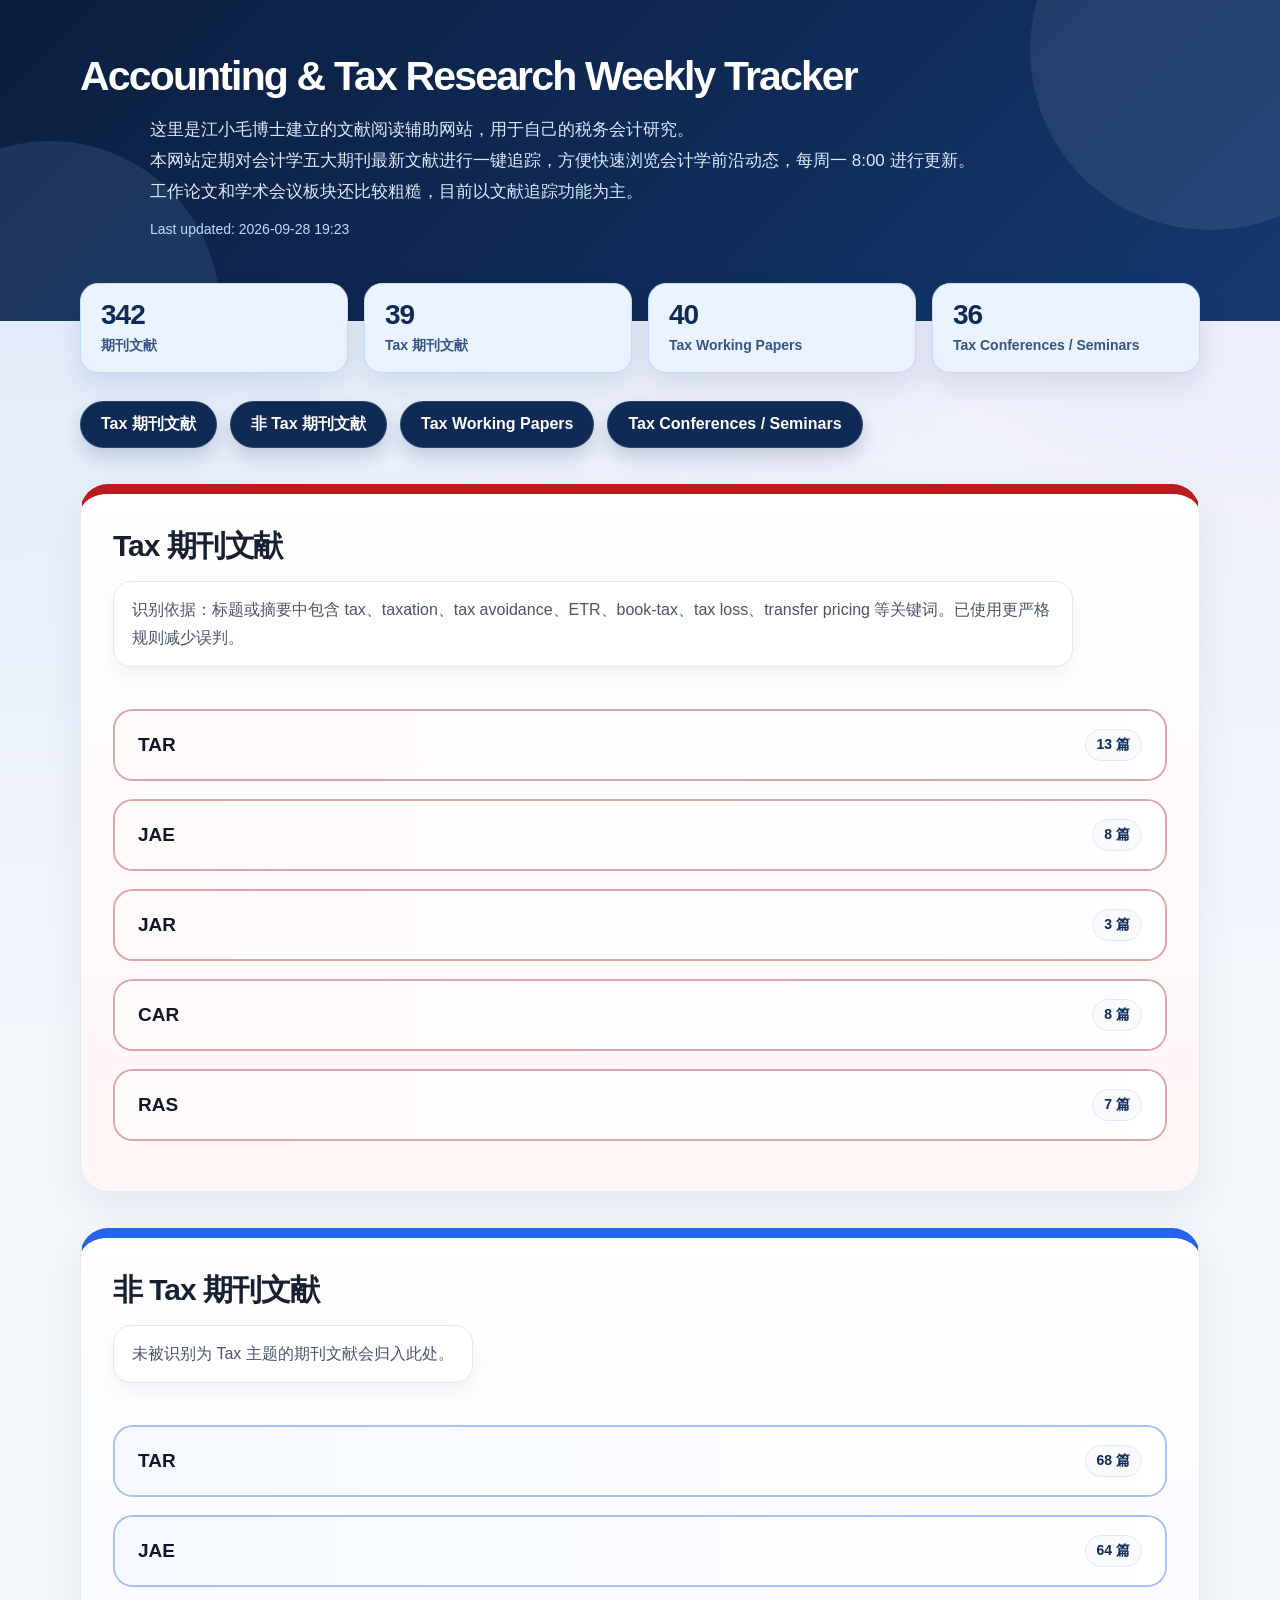
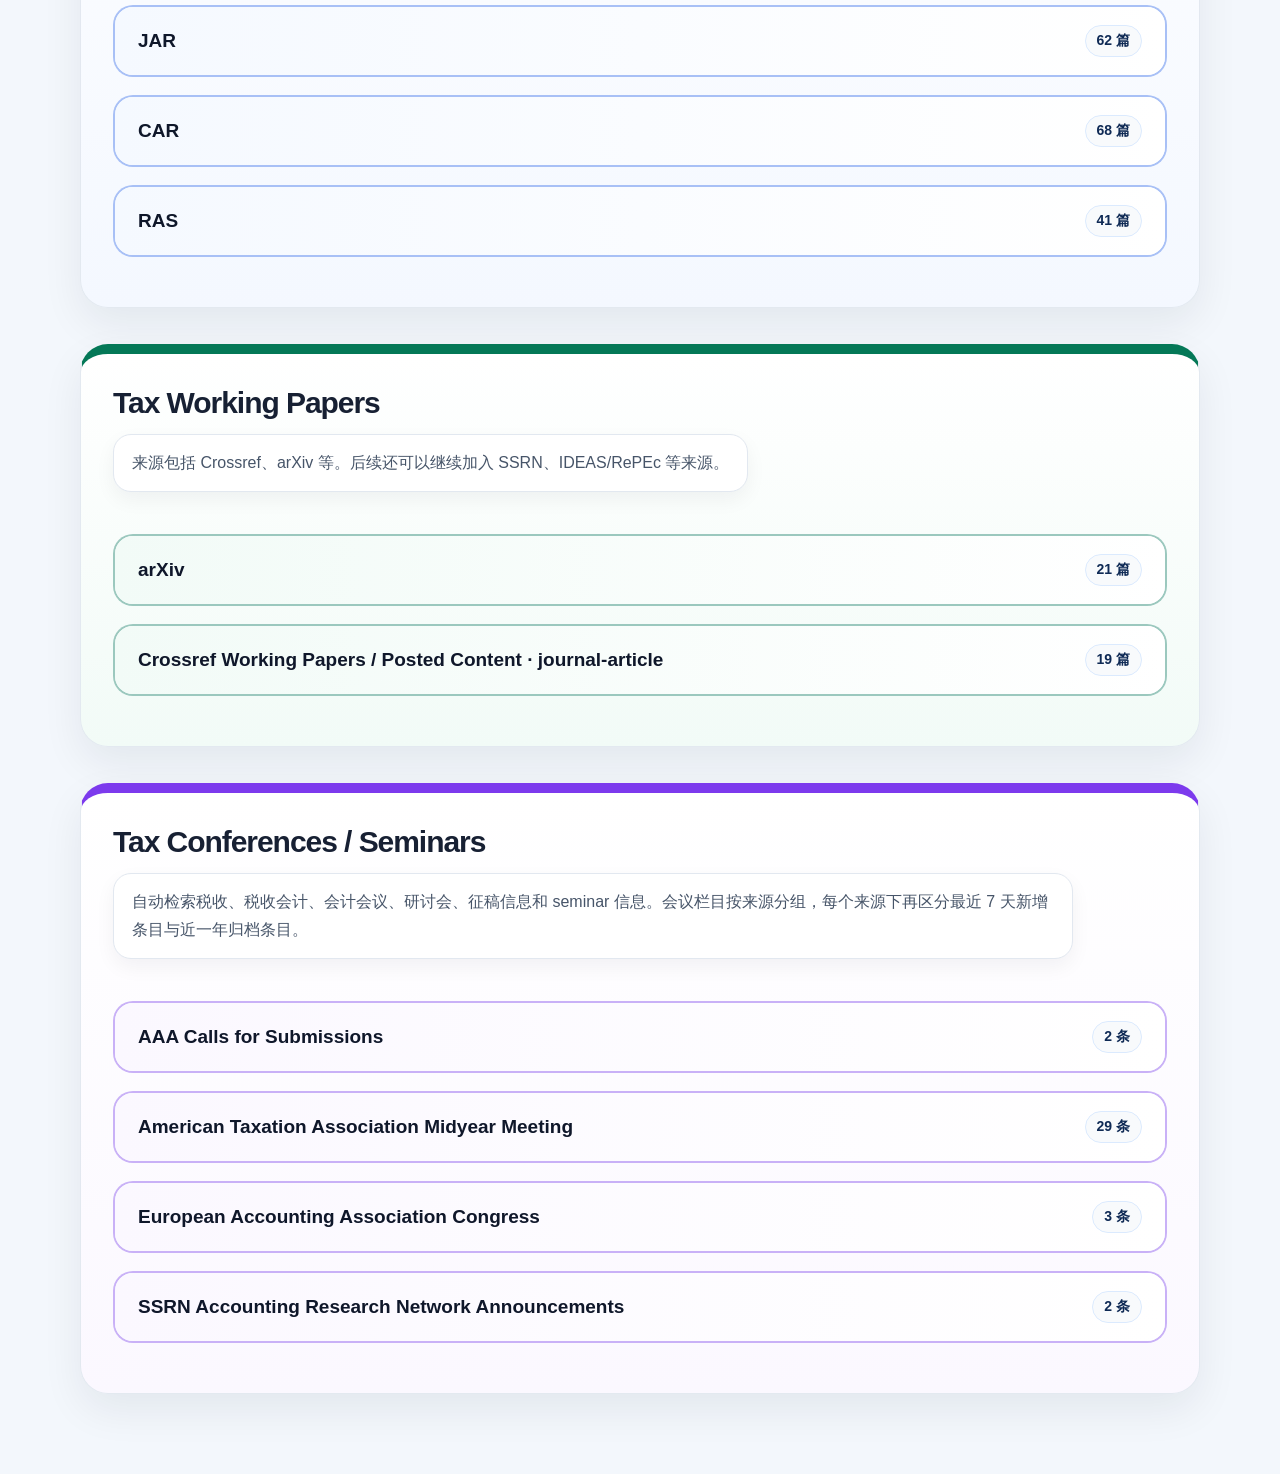
==== docs/index.html @ 23c06424 "Weekly literature update" ====
<!DOCTYPE html>
<html lang="zh-CN">
<head>
  <meta charset="UTF-8">
  <title>Accounting & Tax Research Weekly Tracker</title>
  <link rel="stylesheet" href="style.css">
</head>

<body>
  <header>
    <h1>Accounting & Tax Research Weekly Tracker</h1>
    <p>这里是江小毛博士建立的文献阅读辅助网站，用于自己的税务会计研究。</p>
<p>本网站定期对会计学五大期刊最新文献进行一键追踪，方便快速浏览会计学前沿动态，每周一 8:00 进行更新。</p>
<p>工作论文和学术会议板块还比较粗糙，目前以文献追踪功能为主。</p>
    <p class="updated">Last updated: 2026-09-28 19:23</p>
  </header>

  <main>
    <section class="summary">
      <div>
        <strong>342</strong>
        <span>期刊文献</span>
      </div>
      <div>
        <strong>39</strong>
        <span>Tax 期刊文献</span>
      </div>
      <div>
        <strong>40</strong>
        <span>Tax Working Papers</span>
      </div>
      <div>
        <strong>36</strong>
        <span>Tax Conferences / Seminars</span>
      </div>
    </section>

    <nav class="top-tabs">
      <a href="#tax-section">Tax 期刊文献</a>
      <a href="#non-tax-section">非 Tax 期刊文献</a>
      <a href="#working-paper-section">Tax Working Papers</a>
      <a href="#conference-section">Tax Conferences / Seminars</a>
    </nav>

    <section id="tax-section" class="major-section tax-section">
      <h2>Tax 期刊文献</h2>
      <p class="section-note">
        识别依据：标题或摘要中包含 tax、taxation、tax avoidance、ETR、book-tax、tax loss、transfer pricing 等关键词。已使用更严格规则减少误判。
      </p>

      
        
          
            <details class="journal-block">
              <summary>
                <span>TAR</span>
                <span>13 篇</span>
              </summary>

              
                <div class="section-subgroup">
                  <div class="section-subtitle">
                    <span>Crossref Fallback / Recent Articles</span>
                    <span>13 篇</span>
                  </div>

                  
                    <article class="card tax-card">
                      <div class="meta">
                        The Accounting Review · Crossref Fallback / Recent Articles · 2026-07-30
                      </div>

                      
                        <span class="new-badge">本周新增</span>
                      

                      <h3>
                        <a href="https://doi.org/10.2308/tar-2025-0139" target="_blank">
                          The Rich Get Richer: An Examination of Tax Haven Concentration and the New “Top 7”
                        </a>
                      </h3>

                      <div class="abstract-block">
                        <h4>Abstract</h4>
                        <p>ABSTRACT This study examines how separately analyzing tax haven countries according to country-level heterogeneity can produce different tax policy inferences. We focus on understanding tax havens with the largest impact on the U.S. corporate tax landscape by modernizing Hines and Rice’s (1994) “Big 7” classification, focusing on economic nexus. We identify seven tax havens (“Top 7”) holding a combined 81 percent of all U.S. public corporate tax haven subsidiaries in 2021. Top 7 havens offer a desirable combination of various nontax attributes, for example, strong governance, which signal economic stability and tax planning opportunities. We find the tax savings from tax haven operations are attributable to Top 7 haven use. Separating tax havens unmasks significant post-TCJA tax haven effects in foreign direct investment. Although these havens pose the largest public finance threat, we hope to further inform research to select tax havens according to a priori relevant characteristics. Data Availability: Data used in this study are available from publicly available sources or upon request. JEL Classifications: F3; G38; H20.</p>
                      </div>

                      
                        <div class="source-info">
                          <h4>Source Info</h4>
                          <p>Source: Crossref fallback because publisher page blocked script access.</p>
                        </div>
                      

                      <p class="authors">
                        
                          Authors: Frank Murphy, Mary E. Vernon
                        
                      </p>

                      <p>
                        <span class="tag">Method: Unclassified</span>
                        <span class="tag tax-tag">Tax</span>
                      </p>
                    </article>
                  
                    <article class="card tax-card">
                      <div class="meta">
                        The Accounting Review · Crossref Fallback / Recent Articles · 2026-07-30
                      </div>

                      
                        <span class="new-badge">本周新增</span>
                      

                      <h3>
                        <a href="https://doi.org/10.2308/tar-2024-0328" target="_blank">
                          Market Leaders’ Tax-Motivated Income Shifting and U.S. Domestic Firms’ Investment Efficiency
                        </a>
                      </h3>

                      <div class="abstract-block">
                        <h4>Abstract</h4>
                        <p>ABSTRACT This paper examines whether U.S. domestic firms’ investment decisions are affected by their expectations of market leaders’ tax-motivated income shifting. Market leaders’ financial reports can help peers evaluate industry conditions and potential investment payoffs, but income shifting obscures the geographic source of profits and reduces the informativeness of these disclosures. Thus, when peers expect that leaders shift income, they face greater uncertainty about the outcomes of their own investments. Consistent with the theory of investment under uncertainty, we find that U.S. domestic firms are less responsive to investment opportunities as expectations of leaders’ shifting increase. This reduced responsiveness is concentrated among firms facing higher investment irreversibility and those whose market leaders provide less transparent geographic disclosures. Our findings identify a novel spillover cost of income shifting and suggest that policies enhancing the transparency of multinational firms’ geographic reporting or constraining income shifting could help improve domestic firms’ investment decisions.</p>
                      </div>

                      
                        <div class="source-info">
                          <h4>Source Info</h4>
                          <p>Source: Crossref fallback because publisher page blocked script access.</p>
                        </div>
                      

                      <p class="authors">
                        
                          Authors: Michelle L. Nessa, Xinjie Tang, Ryan J. Wilson
                        
                      </p>

                      <p>
                        <span class="tag">Method: Unclassified</span>
                        <span class="tag tax-tag">Tax</span>
                      </p>
                    </article>
                  
                    <article class="card tax-card">
                      <div class="meta">
                        The Accounting Review · Crossref Fallback / Recent Articles · 2026-08-27
                      </div>

                      
                        <span class="new-badge">本周新增</span>
                      

                      <h3>
                        <a href="https://doi.org/10.2308/tar-2025-0338" target="_blank">
                          Does Anti-Tax Avoidance Regulation Curb Industry Concentration?
                        </a>
                      </h3>

                      <div class="abstract-block">
                        <h4>Abstract</h4>
                        <p>ABSTRACT Policymakers claim that combating tax avoidance can help reduce industry concentration by leveling the playing field between industry leaders and their competitors. We test the validity of this claim by using administrative data on industry concentration and exploiting the staggered introduction of anti-tax avoidance regulations across 17 European countries. Although these regulations significantly reduce tax avoidance, we find no statistically or economically meaningful effect on industry concentration. Further tests indicate that our nonresults stem from a genuine lack of effect rather than a lack of statistical power and that our inferences are robust to multiple research designs. The sole exception is in industries with both high levels of leader tax-avoidance advantages and multinational presence, but even in these industries, effect sizes are modest and fall short of regulatory benchmarks. Overall, our findings cast doubt on the idea that broad-based anti-tax avoidance regulations can materially influence industry concentration. JEL Classifications: D40; H25; M40; M41.</p>
                      </div>

                      
                        <div class="source-info">
                          <h4>Source Info</h4>
                          <p>Source: Crossref fallback because publisher page blocked script access.</p>
                        </div>
                      

                      <p class="authors">
                        
                          Authors: John Gallemore, Martin Jacob, Jesse Marangoni, Christian P. H. Peters
                        
                      </p>

                      <p>
                        <span class="tag">Method: Unclassified</span>
                        <span class="tag tax-tag">Tax</span>
                      </p>
                    </article>
                  
                    <article class="card tax-card">
                      <div class="meta">
                        The Accounting Review · Crossref Fallback / Recent Articles · 2026-08-12
                      </div>

                      
                        <span class="new-badge">本周新增</span>
                      

                      <h3>
                        <a href="https://doi.org/10.2308/tar-2023-0689" target="_blank">
                          Social Tax Discontent and Individual Tax Avoidance
                        </a>
                      </h3>

                      <div class="abstract-block">
                        <h4>Abstract</h4>
                        <p>ABSTRACT This study examines the relation between exposure to social tax discontent—public expressions of frustration about others’ tax avoidance on social media—and individual tax avoidance. Economic and psychological theories predict bidirectional effects: discontent may reduce avoidance by inducing internal sanctions (e.g., shame and guilt) or increase avoidance by normalizing noncompliance through perceived prevalence. Using a novel, large-scale measure of tax discontent derived from geolocated Twitter data and a language classification model, we find that increases in social tax discontent are associated with reductions in estimated tax avoidance. The effect is stronger among high-income groups, in response to tweets targeting wealthy individuals, and in areas with higher political engagement and social media activity. Our results reinforce the importance of taxpayers’ social and behavioral motivations and suggest that jurisdictions’ efforts to manage taxpayer beliefs and leverage social norms can act as a complementary tool to traditional enforcement. Data Availability: The data used in this study are derived from public and third-party sources described in the text: the IRS Statistics of Income, the U.S. Bureau of Labor Statistics (BLS) Quarterly Census of Employment and Wages, the Bureau of Economic Analysis, Google Trends, and the National Neighborhood Data Archive. Twitter/X data were collected via the Twitter Application Programming Interface (API) under its academic-access terms and are subject to Twitter’s/X’s terms of use; they cannot be redistributed by the authors, but the collection and classification procedures are described in Section IV. JEL Classifications: H26; H24; Z13; D91.</p>
                      </div>

                      
                        <div class="source-info">
                          <h4>Source Info</h4>
                          <p>Source: Crossref fallback because publisher page blocked script access.</p>
                        </div>
                      

                      <p class="authors">
                        
                          Authors: Andrew Belnap, Kevin R. Standridge, Jacob R. Thornock, Braden Williams
                        
                      </p>

                      <p>
                        <span class="tag">Method: Analytical / Theory</span>
                        <span class="tag tax-tag">Tax</span>
                      </p>
                    </article>
                  
                    <article class="card tax-card">
                      <div class="meta">
                        The Accounting Review · Crossref Fallback / Recent Articles · 2026-08-17
                      </div>

                      
                        <span class="new-badge">本周新增</span>
                      

                      <h3>
                        <a href="https://doi.org/10.2308/tar-2024-0708" target="_blank">
                          Domestic Product Market Impacts of Politically Motivated Foreign Tariffs
                        </a>
                      </h3>

                      <div class="abstract-block">
                        <h4>Abstract</h4>
                        <p>ABSTRACT We examine how foreign non-income tax shocks affect U.S. product markets. Our setting is the politically motivated tariffs on U.S. whiskey exports levied during the 2018 trade war, which created an exogenous negative foreign demand shock for domestic producers. Using a difference-in-differences design we show that, on average, U.S. whiskey producers decrease U.S. product prices and thus increase domestic sales volume following the export tariffs. However, we find evidence of strategic pricing, as producers increase prices of locally produced products in primary production states (Kentucky and Tennessee) and more significantly decrease prices in states where whiskey consumption is less popular. Further, we show that U.S. whiskey producers implement smaller product price decreases in states with greater tariff-related media exposure and reduce advertising spending nationwide but not in Kentucky and Tennessee. Taken together, these findings provide timely evidence regarding how foreign trade restrictions impact the U.S. product market and consumer outcomes. Data Availability: NielsenIQ Retail Scanner Data are available through the Kilts Center for Marketing at the University of Chicago Booth School of Business (http://research.chicagobooth.edu/nielsen). Kantar Advertising Insights data are available by subscription. GDELT data are available at https://www.gdeltproject.org/. JEL Classifications: M40; M41; F10; F13; F14.</p>
                      </div>

                      
                        <div class="source-info">
                          <h4>Source Info</h4>
                          <p>Source: Crossref fallback because publisher page blocked script access.</p>
                        </div>
                      

                      <p class="authors">
                        
                          Authors: Carlyle S. Burd, Duke Ferguson
                        
                      </p>

                      <p>
                        <span class="tag">Method: Archival empirical</span>
                        <span class="tag tax-tag">Tax</span>
                      </p>
                    </article>
                  
                    <article class="card tax-card">
                      <div class="meta">
                        The Accounting Review · Crossref Fallback / Recent Articles · 2026-09-21
                      </div>

                      
                        <span class="new-badge">本周新增</span>
                      

                      <h3>
                        <a href="https://doi.org/10.2308/tar-2023-0495" target="_blank">
                          Auditor-Employed Tax Experts and Audit Quality
                        </a>
                      </h3>

                      <div class="abstract-block">
                        <h4>Abstract</h4>
                        <p>ABSTRACT Using PCAOB data, we examine variation in auditor-employed tax experts’ involvement to assist the audit team. Tax expert hours average 5 percent of total audit hours and are positively associated with several proxies for the complexity of tax estimates. Greater tax expert involvement correlates with a higher detection rate of tax-related internal control material weaknesses (ICMWs) and a greater frequency of subsequent tax-related restatements. However, earlier tax expert involvement is associated with fewer ICMWs, although it is not significantly associated with subsequent restatements. Overall, our findings provide new evidence on how the timing and intensity of tax expert involvement relate to audit outcomes. Although involving tax experts is a typical response to auditing complex estimates, their involvement alone does not fully mitigate restatement risk. Importantly, timely coordination between the audit team and tax experts plays a critical role in ensuring high audit quality. Data Availability: Audit engagement data from the PCAOB are proprietary; other data are from public sources. JEL Classifications: M4.</p>
                      </div>

                      
                        <div class="source-info">
                          <h4>Source Info</h4>
                          <p>Source: Crossref fallback because publisher page blocked script access.</p>
                        </div>
                      

                      <p class="authors">
                        
                          Authors: Andrew M. Bauer, Miguel Minutti-Meza, Saad Siddiqui, Aleksandra B. Zimmerman
                        
                      </p>

                      <p>
                        <span class="tag">Method: Unclassified</span>
                        <span class="tag tax-tag">Tax</span>
                      </p>
                    </article>
                  
                    <article class="card tax-card">
                      <div class="meta">
                        The Accounting Review · Crossref Fallback / Recent Articles · 2026-09-25
                      </div>

                      
                        <span class="new-badge">本周新增</span>
                      

                      <h3>
                        <a href="https://doi.org/10.2308/tar-2025-0006" target="_blank">
                          CEO Tax Lock-In and Share Pledging
                        </a>
                      </h3>

                      <div class="abstract-block">
                        <h4>Abstract</h4>
                        <p>ABSTRACT We study how CEOs’ personal tax incentives shape their share pledging decisions and firms’ restrictions on the practice. Pledging shares entails using company stock as collateral for personal loans, enabling executives to obtain liquidity without making a taxable sale of appreciated shares. Using pledging data from 2006 to 2024, we find a robust positive relation between CEOs’ unrealized capital gains tax liabilities, or tax burdens, and share pledging. This relation is weaker when interest rates are high, consistent with CEOs’ trading off tax benefits against borrowing costs. After Institutional Shareholder Services discouraged share pledging in 2012, firms with high-tax-burden CEOs were slower to adopt antipledging policies and, when they did adopt, chose less restrictive policies. Firms that adopted strong antipledging policies subsequently increased CEO cash pay and stock awards. Our evidence suggests that share pledging helps executives manage personal tax lock-in and that firms consider this benefit when restricting pledging. Data Availability: Data are available from the public and subscription sources identified in the text, subject to applicable data-use restrictions. JEL Classifications: G30; H24; J33; M52.</p>
                      </div>

                      
                        <div class="source-info">
                          <h4>Source Info</h4>
                          <p>Source: Crossref fallback because publisher page blocked script access.</p>
                        </div>
                      

                      <p class="authors">
                        
                          Authors: Jonathan Underwood, Benjamin P. Yost
                        
                      </p>

                      <p>
                        <span class="tag">Method: Archival empirical</span>
                        <span class="tag tax-tag">Tax</span>
                      </p>
                    </article>
                  
                    <article class="card tax-card">
                      <div class="meta">
                        The Accounting Review · Crossref Fallback / Recent Articles · 2026-09-21
                      </div>

                      
                        <span class="new-badge">本周新增</span>
                      

                      <h3>
                        <a href="https://doi.org/10.2308/tar-2023-0662" target="_blank">
                          Financial Statement Audits of Private Firms and IRS Enforcement Outcomes
                        </a>
                      </h3>

                      <div class="abstract-block">
                        <h4>Abstract</h4>
                        <p>ABSTRACT Using IRS tax return data for private C corporations, we examine the relation between GAAP audits and IRS enforcement outcomes. Among IRS-audited tax returns, we find that those with audited GAAP financial statements have fewer and smaller proposed deficiencies. These effects persist after controlling for tax preparers. Furthermore, we estimate that the explanatory power of audited GAAP financial statements is comparable to that of external debtholders. Audited GAAP financial statements are also associated with a higher likelihood of unagreed proposed deficiencies, more detailed tax return disclosures, and fewer IRS audit hours, all of which are consistent with more defensible tax positions. Tax returns with audited GAAP financial statements exhibit greater initial voluntary compliance and generate smaller proposed deficiencies per IRS audit hour. These results inform private firms as they weigh the costs and benefits of financial statement audits and the IRS as it allocates enforcement resources. Data Availability: The IRS provided confidential tax information to Michele S. Mullaney pursuant to an agreement under the Intergovernmental Personnel Act of 1970 through the Statistics of Income Division’s Joint Statistical Research Program. JEL Classifications: H25; H26; M41; M42; M48.</p>
                      </div>

                      
                        <div class="source-info">
                          <h4>Source Info</h4>
                          <p>Source: Crossref fallback because publisher page blocked script access.</p>
                        </div>
                      

                      <p class="authors">
                        
                          Authors: Michele S. Mullaney, Bridget Stomberg, Brian Williams
                        
                      </p>

                      <p>
                        <span class="tag">Method: Unclassified</span>
                        <span class="tag tax-tag">Tax</span>
                      </p>
                    </article>
                  
                    <article class="card tax-card">
                      <div class="meta">
                        The Accounting Review · Crossref Fallback / Recent Articles · 2026-06-09
                      </div>

                      

                      <h3>
                        <a href="https://doi.org/10.2308/tar-2024-0525" target="_blank">
                          Mandatory Information Exchange, Cross-Border Income Shifting, and the Physical Flow of Tangible Goods
                        </a>
                      </h3>

                      <div class="abstract-block">
                        <h4>Abstract</h4>
                        <p>ABSTRACT We examine whether mandatory tax information exchange agreements between governments have real effects on firms’ physical trade in tangible goods. We posit that some of the physical trade in tangible goods flowing through low-tax jurisdictions is intended to facilitate income shifting. As such, shocks to enforcement via mandatory information exchange agreements could cause firms to change the physical flow of goods. Using firm-level shipping container data, we find that adoption of bilateral tax information exchange agreements (TIEAs) between the U.S. and foreign jurisdictions is associated with significant decreases in the volume of imports by U.S. firms from those jurisdictions. We also find reallocation effects: U.S. firms increase imports from jurisdictions in the same subregion as the treated jurisdiction, resulting in minimal overall change in total imports. To our knowledge, ours is the first study to document a connection among enforcement-related tax disclosure, income shifting, and physical trade flows. Data Availability: The data used in this study are available from the sources cited in the paper. JEL Classifications: F14; F18; F23; H25; H26.</p>
                      </div>

                      
                        <div class="source-info">
                          <h4>Source Info</h4>
                          <p>Source: Crossref fallback because publisher page blocked script access.</p>
                        </div>
                      

                      <p class="authors">
                        
                          Authors: Travis Chow, Edward L. Maydew, Guoman She
                        
                      </p>

                      <p>
                        <span class="tag">Method: Unclassified</span>
                        <span class="tag tax-tag">Tax</span>
                      </p>
                    </article>
                  
                    <article class="card tax-card">
                      <div class="meta">
                        The Accounting Review · Crossref Fallback / Recent Articles · 2026-07-28
                      </div>

                      

                      <h3>
                        <a href="https://doi.org/10.2308/tar-2023-0226" target="_blank">
                          Tax-Induced Shifts in Risk-Taking Incentives and Executive Compensation Design
                        </a>
                      </h3>

                      <div class="abstract-block">
                        <h4>Abstract</h4>
                        <p>ABSTRACT Theory suggests that changes in corporate tax rates can alter the dispersion of after-tax project payoffs, thereby altering the exposure of firm-level risk transmitted to executives through compensation. Using state tax changes, we observe firms shifting away from option-based compensation following state corporate tax rate increases. This result is concentrated in compensation contracts that lack relative performance evaluation (RPE) features, which filter common shocks to performance and influence the type of risk executives are incentivized to take. We also find that firms are more likely to initiate RPE shortly after a state tax rate increase and that firms that adjusted compensation through reductions in equity risk incentives or used RPE were less likely to experience a subsequent increase in systematic risk following a state tax rate increase. Overall, our findings provide novel insight into how taxes can influence CEO compensation design and the transmission of firm-level risk to executives. Data Availability: Data are obtained from public sources identified in the paper. JEL Classifications: G32; H32; J33; J41; L25.</p>
                      </div>

                      
                        <div class="source-info">
                          <h4>Source Info</h4>
                          <p>Source: Crossref fallback because publisher page blocked script access.</p>
                        </div>
                      

                      <p class="authors">
                        
                          Authors: Jennifer L. Blouin, Thomas R. Kubick, John R. Robinson
                        
                      </p>

                      <p>
                        <span class="tag">Method: Unclassified</span>
                        <span class="tag tax-tag">Tax</span>
                      </p>
                    </article>
                  
                    <article class="card tax-card">
                      <div class="meta">
                        The Accounting Review · Crossref Fallback / Recent Articles · 2026-07-28
                      </div>

                      

                      <h3>
                        <a href="https://doi.org/10.2308/tar-2023-0208" target="_blank">
                          The Consequences of Regulating Ownership for Profitable Tax-Exempt Organizations
                        </a>
                      </h3>

                      <div class="abstract-block">
                        <h4>Abstract</h4>
                        <p>ABSTRACT Many tax-exempt hospitals generate substantial profits. At the same time, regulations governing tax-exempt status prohibit these organizations from issuing equity or operating for the benefit of private owners, leaving managers with unusual discretion over retained resources. This combination makes them especially prone to agency problems. Because hospitals play a central role in the U.S. economy, the costs of weak governance extend beyond the sector itself. We find that tax-exempt hospitals spend more on administrative wages and capital investments than comparable taxable hospitals. At the same time, weaker financial performance accompanies greater mission-related activity. A novel, hand-collected measure of additional state-level oversight reveals that stronger oversight disciplines finances without crowding out mission-related activity. Data Availability: The data used in this study are derived from publicly available sources. Hospital financial and operational data are from the Centers for Medicare and Medicaid Services’ Hospital Cost Report Information System (HCRIS). County-level demographic data are from the Area Resource File maintained by the U.S. Department of Health and Human Services. Hospital market definitions are from the Dartmouth Atlas of Health Care. The hand-collected measure of state-level oversight (the O-Score) is described in the manuscript and appendices. JEL Classifications: M12; G30; G34; I18; J30.</p>
                      </div>

                      
                        <div class="source-info">
                          <h4>Source Info</h4>
                          <p>Source: Crossref fallback because publisher page blocked script access.</p>
                        </div>
                      

                      <p class="authors">
                        
                          Authors: Brian D. Cadman, Elena S. Patel
                        
                      </p>

                      <p>
                        <span class="tag">Method: Unclassified</span>
                        <span class="tag tax-tag">Tax</span>
                      </p>
                    </article>
                  
                    <article class="card tax-card">
                      <div class="meta">
                        The Accounting Review · Crossref Fallback / Recent Articles · 2026-06-09
                      </div>

                      

                      <h3>
                        <a href="https://doi.org/10.2308/tar-2024-0408" target="_blank">
                          Income Tax Over-Withholding and Household Investment Decisions
                        </a>
                      </h3>

                      <div class="abstract-block">
                        <h4>Abstract</h4>
                        <p>ABSTRACT Over three-quarters of U.S. taxpayers receive federal tax refunds, largely due to income tax over-withholding. This study explores how over-withholding impacts investments by comparing individuals’ investment behavior following wage receipts and tax refunds. We find a significantly higher marginal propensity to invest out of wages than refunds, suggesting that over-withholding, which alters the labeling and timing of income, meaningfully influences financial decision-making. Our cross-sectional analysis indicates that the differential investment rates are more pronounced for individuals with automatic investment setups and lower financial sophistication. The difference cannot be fully explained by alternative explanations such as lack of awareness, fixed dollar investment goals, timing differences between wages and refunds, uncertainty of refunds, transaction costs, or the perception of refunds as additional windfall income. Our findings underscore the importance of considering behavioral factors in the formulation of tax policies and contribute to the accounting literature that examines taxes and investment behavior.</p>
                      </div>

                      
                        <div class="source-info">
                          <h4>Source Info</h4>
                          <p>Source: Crossref fallback because publisher page blocked script access.</p>
                        </div>
                      

                      <p class="authors">
                        
                          Authors: Xi Chen, Jungbae Kim, Ben Lourie, Chenqi Zhu
                        
                      </p>

                      <p>
                        <span class="tag">Method: Unclassified</span>
                        <span class="tag tax-tag">Tax</span>
                      </p>
                    </article>
                  
                    <article class="card tax-card">
                      <div class="meta">
                        The Accounting Review · Crossref Fallback / Recent Articles · 2026-04-16
                      </div>

                      

                      <h3>
                        <a href="https://doi.org/10.2308/tar-2023-0444" target="_blank">
                          The 2003 U.S. Dividend Tax Cut, Small Business Loan Supply, and the Real Economy
                        </a>
                      </h3>

                      <div class="abstract-block">
                        <h4>Abstract</h4>
                        <p>ABSTRACT This paper examines the credit supply-side effect of the U.S. 2003 dividend tax cut on the real economy through the banking sector. We show that C-corporation banks (treatment group), particularly those capital-constrained, increase the supply of small business loans more than S-subchapter banks (control group) following the tax cut, aligning with the old view of dividend taxation and the supply-side effect rooted in credit rationing. Such an enhanced small business loan supply stemming from the tax cut translates into real effects on the economy. We find that areas with a greater presence of C-corporation banks exhibit more small business formations, employment, and innovations. The positive real effects are concentrated in subsamples when business growth opportunities are more abundant or international trade exposures are higher. Overall, our findings add to the literature on the real effects of the tax cut by showing an important yet unexplored bank credit supply channel.</p>
                      </div>

                      
                        <div class="source-info">
                          <h4>Source Info</h4>
                          <p>Source: Crossref fallback because publisher page blocked script access.</p>
                        </div>
                      

                      <p class="authors">
                        
                          Authors: Oliver Zhen Li, Yupeng Lin, Keyuan Zhang
                        
                      </p>

                      <p>
                        <span class="tag">Method: Archival empirical</span>
                        <span class="tag tax-tag">Tax</span>
                      </p>
                    </article>
                  
                </div>
              
            </details>
          
        
          
            <details class="journal-block">
              <summary>
                <span>JAE</span>
                <span>8 篇</span>
              </summary>

              
                <div class="section-subgroup">
                  <div class="section-subtitle">
                    <span>RSS / Latest Articles</span>
                    <span>8 篇</span>
                  </div>

                  
                    <article class="card tax-card">
                      <div class="meta">
                        Journal of Accounting and Economics · RSS / Latest Articles · August 2026
                      </div>

                      
                        <span class="new-badge">本周新增</span>
                      

                      <h3>
                        <a href="https://www.sciencedirect.com/science/article/pii/S0165410126000169?dgcid=rss_sd_all" target="_blank">
                          Taxes and Competition: Evidence from the airline industry
                        </a>
                      </h3>

                      <div class="abstract-block">
                        <h4>Abstract</h4>
                        <p><p><span>This paper examines whether corporate tax cuts alter product-market competition by differentially affecting firms with high versus low tax burdens. Tax cuts increase after-tax cash flows for profitable firms but provide little immediate benefit to loss-making firms. We study the 1986 Tax Reform Act, which reduced the top corporate tax rate by 12 percentage points and examine route-level price and quantity data from the U.S. airline industry. We find that, in response to the Act, profitable airlines reduce ticket prices by 4.2% relative to their loss-making rivals and gain 3.3 percentage points in market share. These effects are concentrated in routes where loss-making competitors are financially constrained and are accompanied by increased entry by profitable airlines and exit by loss-making airlines. The evidence suggests that taxes can affect competitive outcomes, specifically in our paper by enabling high-tax firms to compete more aggressively with low-tax rivals after tax cuts.</span></p></p>
                      </div>

                      
                        <div class="source-info">
                          <h4>Source Info</h4>
                          <p>Publication date: August 2026 Source: Journal of Accounting and Economics, Volume 82, Issue 1 Author(s): Michelle Hanlon, Nemit Shroff, Rachel Yoon</p>
                        </div>
                      

                      <p class="authors">
                        
                          Authors: Michelle Hanlon, Nemit Shroff, Rachel Yoon
                        
                      </p>

                      <p>
                        <span class="tag">Method: Unclassified</span>
                        <span class="tag tax-tag">Tax</span>
                      </p>
                    </article>
                  
                    <article class="card tax-card">
                      <div class="meta">
                        Journal of Accounting and Economics · RSS / Latest Articles · November 2026
                      </div>

                      
                        <span class="new-badge">本周新增</span>
                      

                      <h3>
                        <a href="https://www.sciencedirect.com/science/article/pii/S0165410126000418?dgcid=rss_sd_all" target="_blank">
                          Consumption tax and corporate product mix decisions
                        </a>
                      </h3>

                      <div class="abstract-block">
                        <h4>Abstract</h4>
                        <p><p><span>This paper examines how consumption taxes</span><span>—</span><span>through the taxation of input goods</span><span>—</span><span>can affect firms’ product mix decisions. We study India’s staggered transition from a sales tax, where there was the risk that intermediate inputs are taxed multiple times along the supply chain, to a value-added tax (VAT) that offered credits for taxes paid on inputs. Using detailed product-level data for manufacturing firms and a stacked difference-in-differences design, we find that firms respond to the VAT adoption by narrowing their product scope through reducing vertical integration. These changes reflect a shift away from internal production of inputs, which was tax-induced under the sales tax system, toward greater specialization in the most profitable outputs. We also document that this vertical disintegration leads to lower manufacturing costs, greater profitability, improved investment efficiency, and higher firm value. Our findings highlight how consumption tax design can affect resource allocation within firms and that reducing tax burdens on input goods enhances operational efficiency.</span></p></p>
                      </div>

                      
                        <div class="source-info">
                          <h4>Source Info</h4>
                          <p>Publication date: November 2026 Source: Journal of Accounting and Economics, Volume 82, Issue 2 Author(s): Pulak Ghosh, Martin Jacob, Ya Kang, Jian Zhang</p>
                        </div>
                      

                      <p class="authors">
                        
                          Authors: Pulak Ghosh, Martin Jacob, Ya Kang, Jian Zhang
                        
                      </p>

                      <p>
                        <span class="tag">Method: Unclassified</span>
                        <span class="tag tax-tag">Tax</span>
                      </p>
                    </article>
                  
                    <article class="card tax-card">
                      <div class="meta">
                        Journal of Accounting and Economics · RSS / Latest Articles · November 2026
                      </div>

                      
                        <span class="new-badge">本周新增</span>
                      

                      <h3>
                        <a href="https://www.sciencedirect.com/science/article/pii/S016541012600042X?dgcid=rss_sd_all" target="_blank">
                          The role of executives in foreign tax planning
                        </a>
                      </h3>

                      <div class="abstract-block">
                        <h4>Abstract</h4>
                        <p>This study investigates to what extent U.S. multinational corporations’ (MNCs) executives affect the tax planning of their foreign subsidiaries. Our results show that parent executives (CEOs and CFOs) do not affect foreign subsidiaries’ tax planning (profit shifting and effective tax rates). Instead, subsidiaries' tax planning is largely explained by time-invariant subsidiary characteristics, and partly by local subsidiary executives when subsidiary managers have more incentives and opportunities to engage in tax planning. Our study sheds new light on the role of executives in international tax planning decisions and contributes to the literature by documenting that tax planning in non-tax haven subsidiaries is shaped by subsidiaries’ characteristics and local management rather than parent executives.</p>
                      </div>

                      
                        <div class="source-info">
                          <h4>Source Info</h4>
                          <p>Publication date: November 2026 Source: Journal of Accounting and Economics, Volume 82, Issue 2 Author(s): Benjamin Osswald, Jochen Pierk</p>
                        </div>
                      

                      <p class="authors">
                        
                          Authors: Benjamin Osswald, Jochen Pierk
                        
                      </p>

                      <p>
                        <span class="tag">Method: Unclassified</span>
                        <span class="tag tax-tag">Tax</span>
                      </p>
                    </article>
                  
                    <article class="card tax-card">
                      <div class="meta">
                        Journal of Accounting and Economics · RSS / Latest Articles · November 2026
                      </div>

                      
                        <span class="new-badge">本周新增</span>
                      

                      <h3>
                        <a href="https://www.sciencedirect.com/science/article/pii/S0165410126000467?dgcid=rss_sd_all" target="_blank">
                          Pay for(eign) performance: CEO pay incentives for foreign tax savings
                        </a>
                      </h3>

                      <div class="abstract-block">
                        <h4>Abstract</h4>
                        <p>This paper investigates the relation between executive compensation and corporate tax policies, with a focus on the Tax Cuts and Jobs Act of 2017 (TCJA). Using a pay-performance sensitivity framework, we analyze the differing compensation rewards associated with domestic and foreign pre-tax incomes. Our findings reveal that, before the TCJA, executives received significantly higher rewards for foreign income, encouraging them to shift income abroad. The TCJA reduced this disparity, bringing rewards for domestic and foreign income into closer alignment. A cross-sectional analysis shows that firms assessing CEO performance based on after-tax income exhibit greater sensitivity to changes in tax policy, establishing the presence of a tax mechanism. Additional tests eliminate alternative nontax explanations related to protectionist trade policies and changes in foreign market growth opportunities. These results highlight the significant impact of executive incentives on corporate tax behavior and the effectiveness of tax policy reforms.&nbsp;</p>
                      </div>

                      
                        <div class="source-info">
                          <h4>Source Info</h4>
                          <p>Publication date: November 2026 Source: Journal of Accounting and Economics, Volume 82, Issue 2 Author(s): Kathleen Boylen, Fabio B. Gaertner, Melissa A. Martin</p>
                        </div>
                      

                      <p class="authors">
                        
                          Authors: Kathleen Boylen, Fabio B. Gaertner, Melissa A. Martin
                        
                      </p>

                      <p>
                        <span class="tag">Method: Unclassified</span>
                        <span class="tag tax-tag">Tax</span>
                      </p>
                    </article>
                  
                    <article class="card tax-card">
                      <div class="meta">
                        Journal of Accounting and Economics · RSS / Latest Articles · November 2026
                      </div>

                      
                        <span class="new-badge">本周新增</span>
                      

                      <h3>
                        <a href="https://www.sciencedirect.com/science/article/pii/S0165410126000534?dgcid=rss_sd_all" target="_blank">
                          The effects of tax clienteles on disclosure: Evidence from the municipal bond market
                        </a>
                      </h3>

                      <div class="abstract-block">
                        <h4>Abstract</h4>
                        <p><span>The municipal bond market has long been criticized for its lack of disclosure, which prior research often attributes to weak regulatory oversight. We offer another explanation: tax clienteles. Most municipal bonds are tax-exempt, and thus primarily attract high-tax retail investors, who may lack the incentive or ability to demand or monitor disclosures. In contrast, taxable bonds attract a broader investor base, including institutional investors who can demand disclosure. We find that issuers provide more continuing disclosures in years with taxable bonds outstanding relative to years without. Issuers also increase disclosures after issuing their first taxable bond and decrease disclosures after calling their last taxable bond. Exploiting a tax law change, we find that disclosures increase following plausibly exogenous increases in taxable bond issuances. Our results suggest that the tax clienteles for municipal bonds affect issuers’ disclosure practices and can inform those concerned with disclosure noncompliance in the municipal bond market.</span></p>
                      </div>

                      
                        <div class="source-info">
                          <h4>Source Info</h4>
                          <p>Publication date: November 2026 Source: Journal of Accounting and Economics, Volume 82, Issue 2 Author(s): Novia Chen, Michelle Hutchens, Junwei Xia</p>
                        </div>
                      

                      <p class="authors">
                        
                          Authors: Novia Chen, Michelle Hutchens, Junwei Xia
                        
                      </p>

                      <p>
                        <span class="tag">Method: Unclassified</span>
                        <span class="tag tax-tag">Tax</span>
                      </p>
                    </article>
                  
                    <article class="card tax-card">
                      <div class="meta">
                        Journal of Accounting and Economics · RSS / Latest Articles · April 2026
                      </div>

                      

                      <h3>
                        <a href="https://www.sciencedirect.com/science/article/pii/S0165410125000680?dgcid=rss_sd_all" target="_blank">
                          Tax administration quality and foreign investment in developing countries: Evidence from participation in tax inspectors without borders
                        </a>
                      </h3>

                      <div class="abstract-block">
                        <h4>Abstract</h4>
                        <p>Recent years have seen a remarkable expansion in economists' ability to measure corruption. This, in turn, has led to a new generation of well-identified, microeconomic studies. We review the evidence on corruption in developing countries in light of these recent advances, focusing on three questions: how much corruption is there, what are the efficiency consequences of corruption, and what determines the level of corruption. We find robust evidence that corruption responds to standard economic incentive theory, but also that effects of anti-corruption policies often attenuate as officials find alternate strategies to pursue rents.</p>
                      </div>

                      
                        <div class="source-info">
                          <h4>Source Info</h4>
                          <p>Publication date: April 2026 Source: Journal of Accounting and Economics, Volume 81, Issue 2 Author(s): Duke Ferguson, Trent J. Krupa, Rick C. Laux</p>
                        </div>
                      

                      <p class="authors">
                        
                          Authors: Duke Ferguson, Trent J. Krupa, Rick C. Laux
                        
                      </p>

                      <p>
                        <span class="tag">Method: Unclassified</span>
                        <span class="tag tax-tag">Tax</span>
                      </p>
                    </article>
                  
                    <article class="card tax-card">
                      <div class="meta">
                        Journal of Accounting and Economics · RSS / Latest Articles · April 2026
                      </div>

                      

                      <h3>
                        <a href="https://www.sciencedirect.com/science/article/pii/S0165410125000746?dgcid=rss_sd_all" target="_blank">
                          Paying your fair share: Perceived fairness and tax compliance
                        </a>
                      </h3>

                      <div class="abstract-block">
                        <h4>Abstract</h4>
                        <p>We provide evidence on the role of fairness for tax compliance: households are willing to pay more in taxes if they believe that other households are contributing their fair share.We conducted an information-disclosure natural field experiment in the context of property taxes in the United States.We induced exogenous shocks to households' perceptions about the average tax rate paid by other households.We find that a higher perceived average tax rate decreases the probability of filing a tax appeal.Translating our estimates into a money metric, we find that for each additional $1 contributed by the average household, a taxpayer is willing to pay an extra $0.43 in his or her own taxes.</p>
                      </div>

                      
                        <div class="source-info">
                          <h4>Source Info</h4>
                          <p>Publication date: April 2026 Source: Journal of Accounting and Economics, Volume 81, Issue 2 Author(s): Brad Nathan, Ricardo Perez-Truglia, Alejandro Zentner</p>
                        </div>
                      

                      <p class="authors">
                        
                          Authors: Brad Nathan, Ricardo Perez-Truglia, Alejandro Zentner
                        
                      </p>

                      <p>
                        <span class="tag">Method: Unclassified</span>
                        <span class="tag tax-tag">Tax</span>
                      </p>
                    </article>
                  
                    <article class="card tax-card">
                      <div class="meta">
                        Journal of Accounting and Economics · RSS / Latest Articles · April 2026
                      </div>

                      

                      <h3>
                        <a href="https://www.sciencedirect.com/science/article/pii/S0165410125000758?dgcid=rss_sd_all" target="_blank">
                          Does taxpayer assistance encourage entrepreneurship?
                        </a>
                      </h3>

                      <div class="abstract-block">
                        <h4>Abstract</h4>
                        <p>This article examines how social capital shapes entrepreneurial activity by analyzing the strength and diversity of social ties across U.S. counties. Drawing on Granovetter’s theory of weak ties, we assess how economic connectedness and social cohesiveness influence entrepreneurship. Using Non-farm Proprietorships from the U.S. Bureau of Economic Analysis as a proxy for entrepreneurship, along with socioeconomic data and Facebook’s Social Capital Atlas, we apply spatial econometrics to reveal patterns of spatial dependence. Results show that economic connectedness—ties across socioeconomic divides—is positively associated with entrepreneurship, while social cohesiveness—dense in-group ties—is negatively related. Our findings support Granovetter’s hypothesis, demonstrating that diverse networks facilitate access to resources and information vital for entrepreneurial activity.</p>
                      </div>

                      
                        <div class="source-info">
                          <h4>Source Info</h4>
                          <p>Publication date: April 2026 Source: Journal of Accounting and Economics, Volume 81, Issue 2 Author(s): Daphne M. Armstrong, Stephen Glaeser</p>
                        </div>
                      

                      <p class="authors">
                        
                          Authors: Daphne M. Armstrong, Stephen Glaeser
                        
                      </p>

                      <p>
                        <span class="tag">Method: Unclassified</span>
                        <span class="tag tax-tag">Tax</span>
                      </p>
                    </article>
                  
                </div>
              
            </details>
          
        
          
            <details class="journal-block">
              <summary>
                <span>JAR</span>
                <span>3 篇</span>
              </summary>

              
                <div class="section-subgroup">
                  <div class="section-subtitle">
                    <span>Most Recent RSS</span>
                    <span>3 篇</span>
                  </div>

                  
                    <article class="card tax-card">
                      <div class="meta">
                        Journal of Accounting Research · Most Recent RSS · Tue, 05 May 2026 06:41:02 -0700
                      </div>

                      
                        <span class="new-badge">本周新增</span>
                      

                      <h3>
                        <a href="https://onlinelibrary.wiley.com/doi/10.1111/1475-679x.70070?af=R" target="_blank">
                          The Value of a Loss: The Impact of Restricting Tax Loss Transfers
                        </a>
                      </h3>

                      <div class="abstract-block">
                        <h4>Abstract</h4>
                        <p>We study the economic consequences of anti-loss trafficking rules, which disallow the use of loss carryforwards as a tax shield after a substantial ownership change. We use staggered changes to these rules in the EU27 Member States, Norway, and the United Kingdom from 1998 to 2019 and find that limiting the transfer of tax losses is related to the number of mergers and acquisitions (M&amp;A) declining by 18%, driven by loss making targets. Turning to broader industry dynamics, we find decreases in survival rates of young companies after tighter regulations. Loosening of regulation is associated with increased firm survival. Tightening (loosening) anti-loss trafficking rules is related to decreased (increased) industry productivity, especially in R&amp;D-intensive industries that are more prone to loss-making. Finally, tighter anti-loss trafficking rules are associated with lower deal synergies and risk-taking. All effects concentrate in strict regimes.</p>
                      </div>

                      

                      <p class="authors">
                        
                          Authors: THERESA BÜHRLE, 
ELISA CASI, 
BARBARA STAGE, 
JOHANNES VOGET
                        
                      </p>

                      <p>
                        <span class="tag">Method: Unclassified</span>
                        <span class="tag tax-tag">Tax</span>
                      </p>
                    </article>
                  
                    <article class="card tax-card">
                      <div class="meta">
                        Journal of Accounting Research · Most Recent RSS · Thu, 23 Jul 2026 00:00:00 -0700
                      </div>

                      
                        <span class="new-badge">本周新增</span>
                      

                      <h3>
                        <a href="https://onlinelibrary.wiley.com/doi/10.1111/1475-679x.70040?af=R" target="_blank">
                          Corporate Tax System Complexity and Investment Sensitivity to Tax Policy Changes
                        </a>
                      </h3>

                      <div class="abstract-block">
                        <h4>Abstract</h4>
                        <p>Effective policymakers must balance the demands of formulating a corporate tax system that raises revenue and spurs economic activity (e.g., investment) while promoting a “level playing field” across firms. Balancing these tradeoffs has likely caused tax systems to become more complex over time, increasing firms’ difficulty in understanding and complying with tax regulations. We investigate the impact of tax system complexity on the responsiveness of firm-level investment to tax policy changes. Exploiting staggered tax rate changes and variation in tax system complexity across countries, we document two key findings. First, firm-level investment is less sensitive to changes in the corporate tax rate when tax system complexity is higher, suggesting that such complexity can undermine the ability of tax policy to affect economic growth. Second, the impact of tax complexity on the sensitivity of investment to tax rate changes varies significantly across firms, with domestic-owned, smaller, and private firms being more affected. These cross-sectional disparities are consistent with tax system complexity potentially reducing tax system parity. Collectively, our findings suggest that corporate tax system complexity can negatively impact the ability of fiscal policy to affect investment and lead to heterogeneous tax policy responses across firms.</p>
                      </div>

                      
                        <div class="source-info">
                          <h4>Source Info</h4>
                          <p>Journal of Accounting Research, Volume 64, Issue 4, Page 1515-1563, September 2026.</p>
                        </div>
                      

                      <p class="authors">
                        
                          Authors: HARALD AMBERGER, 
JOHN GALLEMORE, 
JARON WILDE
                        
                      </p>

                      <p>
                        <span class="tag">Method: Unclassified</span>
                        <span class="tag tax-tag">Tax</span>
                      </p>
                    </article>
                  
                    <article class="card tax-card">
                      <div class="meta">
                        Journal of Accounting Research · Most Recent RSS · Tue, 25 Aug 2026 00:00:00 -0700
                      </div>

                      
                        <span class="new-badge">本周新增</span>
                      

                      <h3>
                        <a href="https://onlinelibrary.wiley.com/doi/10.1111/1475-679x.70084?af=R" target="_blank">
                          Taxes and Investment: Evidence from the “Halloween Massacre” of 2006
                        </a>
                      </h3>

                      <div class="abstract-block">
                        <h4>Abstract</h4>
                        <p>ABSTRACT This study examines the relation between taxes and business investment using the setting of an unexpected and economically significant federal corporate income tax rate increase in Canada known colloquially as the Halloween Massacre of 2006. This tax increase only applies to firms organized as income trusts, but not corporations. Using a difference‐in‐differences design, we find that investment by income trusts decreases about 0.67% for each 1 percentage point increase in the tax rate, translating into over $10 billion in reduced aggregate investment. In decomposing total investment, our results reveal that capital expenditures exhibit an immediate decrease while there is a delayed decrease in acquisition activity. Our results are concentrated in high‐investment income trusts that are most sensitive to the link between investment and taxes. Our study helps resolve conflicting prior results by providing robust evidence that tax increases have an economically significant and negative causal effect on business investment.</p>
                      </div>

                      

                      <p class="authors">
                        
                          Authors: MATTHEW BOLAND, 
KHIN PHYO HLAING, 
PETRO LISOWSKY
                        
                      </p>

                      <p>
                        <span class="tag">Method: Unclassified</span>
                        <span class="tag tax-tag">Tax</span>
                      </p>
                    </article>
                  
                </div>
              
            </details>
          
        
          
            <details class="journal-block">
              <summary>
                <span>CAR</span>
                <span>8 篇</span>
              </summary>

              
                <div class="section-subgroup">
                  <div class="section-subtitle">
                    <span>Most Recent RSS</span>
                    <span>8 篇</span>
                  </div>

                  
                    <article class="card tax-card">
                      <div class="meta">
                        Contemporary Accounting Research · Most Recent RSS · Tue, 22 Sep 2026 05:18:43 -0700
                      </div>

                      
                        <span class="new-badge">本周新增</span>
                      

                      <h3>
                        <a href="https://onlinelibrary.wiley.com/doi/10.1111/1911-3846.70064?af=R" target="_blank">
                          Tax Payments in Loss FirmsPaiements de l'impôt sur les sociétés affichant des pertes
                        </a>
                      </h3>

                      <div class="abstract-block">
                        <h4>Abstract</h4>
                        <p>No abstract available.</p>
                      </div>

                      
                        <div class="source-info">
                          <h4>Source Info</h4>
                          <p>Contemporary Accounting Research, Volume 43, Issue 3, Page 1338-1375, Fall 2026.</p>
                        </div>
                      

                      <p class="authors">
                        
                          Authors: Alexander Edwards, 
Adrian Kubata, 
Terry Shevlin
                        
                      </p>

                      <p>
                        <span class="tag">Method: Unclassified</span>
                        <span class="tag tax-tag">Tax</span>
                      </p>
                    </article>
                  
                    <article class="card tax-card">
                      <div class="meta">
                        Contemporary Accounting Research · Most Recent RSS · Mon, 08 Jun 2026 21:59:20 -0700
                      </div>

                      

                      <h3>
                        <a href="https://onlinelibrary.wiley.com/doi/10.1111/1911-3846.70044?af=R" target="_blank">
                          Debt Concentration and the Tax Sensitivity of LeverageConcentration de la dette et sensibilité fiscale du levier financier
                        </a>
                      </h3>

                      <div class="abstract-block">
                        <h4>Abstract</h4>
                        <p>No abstract available.</p>
                      </div>

                      
                        <div class="source-info">
                          <h4>Source Info</h4>
                          <p>Contemporary Accounting Research, Volume 43, Issue 2, Page 923-954, Summer 2026.</p>
                        </div>
                      

                      <p class="authors">
                        
                          Authors: Xiaoli Hu, 
Yuehua Li, 
Oliver Zhen Li, 
Sha Pei
                        
                      </p>

                      <p>
                        <span class="tag">Method: Unclassified</span>
                        <span class="tag tax-tag">Tax</span>
                      </p>
                    </article>
                  
                    <article class="card tax-card">
                      <div class="meta">
                        Contemporary Accounting Research · Most Recent RSS · Mon, 08 Jun 2026 21:59:20 -0700
                      </div>

                      

                      <h3>
                        <a href="https://onlinelibrary.wiley.com/doi/10.1111/1911-3846.70037?af=R" target="_blank">
                          The Impact of Section 4960 Excise Tax on Nonprofit Executive Compensation and TurnoverLes effets de l'article 4960 relatif à la taxe d'accise sur la rémunération et la rotation des cadres dans les organismes à but non lucratif
                        </a>
                      </h3>

                      <div class="abstract-block">
                        <h4>Abstract</h4>
                        <p>ABSTRACT We examine the impact of Internal Revenue Service (IRS) Code Section 4960 of the Tax Cuts and Jobs Act of 2017 on nonprofit organizations (NPOs). This section imposes a 21% excise tax on nonprofit employee compensation exceeding $1 million per covered individual. As this is an exogenous shock imposing a cost on NPOs with highly paid employees, it leads us to examine whether those employees share the newly added cost via a reduction in their compensation. Using a difference‐in‐differences analysis on data from IRS Form 990 filings for nearly 40,000 nonprofit employee‐year observations from 2015 to 2010, we find that the level of compensation, on average, increases for treated executives in the post–Section 4960 period, but at a slower rate than that of the control group of executives. These results are consistent with highly paid employees being reluctant, on average, to take a pay cut, but being more willing to accept a reduction in their rate of pay growth. Our results are robust to alternative treatment specifications and control samples, such as employees who earn more than $1 million but are not covered under Section 4960 and medical professionals who are specifically exempt from Section 4960. We also find that compensation decreases are more likely for treated employees post–Section 4960 and that replacements for treated CEOs take an even steeper pay cut post–Section 4960. Additionally, we observe increased turnover for treated CEOs post–Section 4960, consistent with Section 4960 leading to conflicts between treated CEOs and their boards regarding the excise tax and who should bear its cost.</p>
                      </div>

                      
                        <div class="source-info">
                          <h4>Source Info</h4>
                          <p>Contemporary Accounting Research, Volume 43, Issue 2, Page 979-1007, Summer 2026.</p>
                        </div>
                      

                      <p class="authors">
                        
                          Authors: Steven Balsam, 
Curtis M. Hall, 
Erica E. Harris, 
Kyle A. Smith
                        
                      </p>

                      <p>
                        <span class="tag">Method: Unclassified</span>
                        <span class="tag tax-tag">Tax</span>
                      </p>
                    </article>
                  
                    <article class="card tax-card">
                      <div class="meta">
                        Contemporary Accounting Research · Most Recent RSS · Mon, 08 Jun 2026 21:59:20 -0700
                      </div>

                      

                      <h3>
                        <a href="https://onlinelibrary.wiley.com/doi/10.1111/1911-3846.70039?af=R" target="_blank">
                          Is State Tax Policy Associated With State‐Level COVID‐19 Restrictions?La politique fiscale des États est‐elle associée aux restrictions introduites pendant la crise de COVID‐19 ?
                        </a>
                      </h3>

                      <div class="abstract-block">
                        <h4>Abstract</h4>
                        <p>During the COVID-19 pandemic, states grappled with the question of whether and to what extent to impose restrictions to slow the spread of COVID-19. We investigate whether state reliance on sales tax revenue, relative to other tax revenue sources, is associated with shorter durations of COVID-19 pandemic state mobility restrictions. We find that sales tax reliance is associated with states imposing shorter durations of stay-home orders, restaurant closures, bar closures, and movie theater closures. Meanwhile, falsification tests in non-taxable settings of elective medical procedures and prison visits yield no association with sales tax reliance. We control for state political preferences in our main tests and partition on state political preferences in a subsequent analysis, detecting evidence of a negative association between sales tax reliance and duration of stay-home orders and restaurant closures in both Democrat- and Republican-leaning states. Finally, we find evidence that European nations’ reliance on consumption taxes was negatively associated with the duration of national stay-home orders. Our study suggests that perceptions of sales tax revenue shortfalls may have influenced states’ COVID-19 responses. These findings provide far-reaching evidence of the role of financial policies in society and, in particular, the “real effects” of state tax policy on state public health policy.</p>
                      </div>

                      
                        <div class="source-info">
                          <h4>Source Info</h4>
                          <p>Contemporary Accounting Research, Volume 43, Issue 2, Page 680-706, Summer 2026.</p>
                        </div>
                      

                      <p class="authors">
                        
                          Authors: Nathan C. Goldman, 
Stephen J. Lusch, 
Luke Watson
                        
                      </p>

                      <p>
                        <span class="tag">Method: Unclassified</span>
                        <span class="tag tax-tag">Tax</span>
                      </p>
                    </article>
                  
                    <article class="card tax-card">
                      <div class="meta">
                        Contemporary Accounting Research · Most Recent RSS · Mon, 08 Jun 2026 21:59:20 -0700
                      </div>

                      

                      <h3>
                        <a href="https://onlinelibrary.wiley.com/doi/10.1111/1911-3846.70029?af=R" target="_blank">
                          Foreign Tax Holiday Participation and US Job and Investment LossCongé fiscal obtenu à l'étranger et perte d'emplois et de placements aux États‐Unis
                        </a>
                      </h3>

                      <div class="abstract-block">
                        <h4>Abstract</h4>
                        <p>ABSTRACT We investigate whether foreign tax holiday participation among US multinational companies is associated with offshoring US jobs and other domestic investment activities. We find that foreign tax holiday participation is associated with (1) an increase in offshoring US jobs and (2) a decrease in domestic investment, as proxied by changes in the number of employees, capital expenditures, and R&D activity. Furthermore, we find evidence suggesting that the association between targeted, temporary tax incentives provided by foreign tax holidays and firms' domestic activities is stronger among firms with a smaller foreign presence and is distinct from the impact of foreign statutory tax rate changes. Overall, the results of this study increase our understanding of the firm‐level consequences of foreign tax holiday participation, the influence of various tax incentive structures on the allocation of firm resources, and the potential consequences of international tax competition.</p>
                      </div>

                      
                        <div class="source-info">
                          <h4>Source Info</h4>
                          <p>Contemporary Accounting Research, Volume 43, Issue 2, Page 817-848, Summer 2026.</p>
                        </div>
                      

                      <p class="authors">
                        
                          Authors: Zackery D. Fox, 
Linda Krull, 
Scott G. Rane
                        
                      </p>

                      <p>
                        <span class="tag">Method: Unclassified</span>
                        <span class="tag tax-tag">Tax</span>
                      </p>
                    </article>
                  
                    <article class="card tax-card">
                      <div class="meta">
                        Contemporary Accounting Research · Most Recent RSS · Sat, 07 Mar 2026 00:00:00 -0800
                      </div>

                      

                      <h3>
                        <a href="https://onlinelibrary.wiley.com/doi/10.1111/1911-3846.70011?af=R" target="_blank">
                          Collective identity and the coalescence of an expert occupational community: The case of the Canadian tax profession
                        </a>
                      </h3>

                      <div class="abstract-block">
                        <h4>Abstract</h4>
                        <p>Abstract Although the community of tax professionals is a key actor in the tax realm, its nature continues to remain elusive in many countries. Using a qualitatively driven mixed‐methods approach that integrates the insights obtained from in‐depth interviews and the results of a survey of practitioners, we examine the Canadian tax field. Although tax work has traditionally been dominated by lawyers and accountants, our study finds that a distinct expert occupation has taken shape, as evidenced by the collective identification of those working full‐time in the area. Theoretically, we show how individuals can effectively generate an occupational community through their collective identification with it and how professions that do not fit the ideal type or that are in the process of emerging may be understood. The concepts of boundary erasure and boundary emergence are introduced as variants of boundary blurring and boundary making to explain how boundaries in a professional field may be reconfigured, allowing for the emergence and informal closure of occupations. Advancing the understanding of occupational groups that have not yet embraced the professional project, our study offers insight into why some forms of expertise might not professionalize in the traditional way. Overall, the findings have implications for research on tax professionals as well as for efforts to govern their work.</p>
                      </div>

                      
                        <div class="source-info">
                          <h4>Source Info</h4>
                          <p>Contemporary Accounting Research, Volume 43, Issue 1, Page 101-135, Spring 2026.</p>
                        </div>
                      

                      <p class="authors">
                        
                          Authors: Till‐Arne Hahn, 
Darlene Himick
                        
                      </p>

                      <p>
                        <span class="tag">Method: Unclassified</span>
                        <span class="tag tax-tag">Tax</span>
                      </p>
                    </article>
                  
                    <article class="card tax-card">
                      <div class="meta">
                        Contemporary Accounting Research · Most Recent RSS · Sat, 07 Mar 2026 00:00:00 -0800
                      </div>

                      

                      <h3>
                        <a href="https://onlinelibrary.wiley.com/doi/10.1111/1911-3846.70023?af=R" target="_blank">
                          Nontax Use of Tax Havens: Evidence From Captive Insurance
                        </a>
                      </h3>

                      <div class="abstract-block">
                        <h4>Abstract</h4>
                        <p>ABSTRACT Corporate tax avoidance is a recurring focus of policy‐makers, the media, activist groups, and researchers. This focus often centers on multinational enterprises' (MNEs) use of tax havens, with a wide body of research utilizing MNEs' tax haven use as evidence of corporate tax avoidance activities. However, the common assumption that MNEs operate in tax havens only for tax avoidance purposes overlooks the role tax havens play as homes for captive insurance entities, which allow firms to secure “self” insurance coverage but do not provide obvious differential federal tax benefits. When we remove the effect of captives on tax haven–based measures, we observe a roughly threefold increase in the magnitude of tax savings specifically associated with haven noncaptive activity. We document that nonfinancial firms' use of captive insurance occurs in approximately 11% of firm‐years and spans nearly all Fama–French 49 industries. We construct a haven captive use determinants model, with strong discriminatory power and compelling out‐of‐sample corroboration tests, that future research can employ to account for firms' use of haven captives. Our findings underscore the importance of separating captive and noncaptive‐related haven activities.</p>
                      </div>

                      
                        <div class="source-info">
                          <h4>Source Info</h4>
                          <p>Contemporary Accounting Research, Volume 43, Issue 1, Page 398-431, Spring 2026.</p>
                        </div>
                      

                      <p class="authors">
                        
                          Authors: Bradford F. Hepfer, 
Jaron H. Wilde, 
Ryan J. Wilson
                        
                      </p>

                      <p>
                        <span class="tag">Method: Unclassified</span>
                        <span class="tag tax-tag">Tax</span>
                      </p>
                    </article>
                  
                    <article class="card tax-card">
                      <div class="meta">
                        Contemporary Accounting Research · Most Recent RSS · Sat, 07 Mar 2026 00:00:00 -0800
                      </div>

                      

                      <h3>
                        <a href="https://onlinelibrary.wiley.com/doi/10.1111/1911-3846.70020?af=R" target="_blank">
                          Public Tax Disclosures and Investor PerceptionsPublications d'informations fiscales et perceptions des investisseurs
                        </a>
                      </h3>

                      <div class="abstract-block">
                        <h4>Abstract</h4>
                        <p>ABSTRACT Regulators are increasingly considering and mandating additional public tax disclosures to enhance transparency and promote scrutiny of corporate tax avoidance. We conducted three experiments to examine how such disclosures influence retail investors' perceptions of firms with identical effective tax rates but different tax avoidance methods. In the first experiment, participants evaluated whether firms were paying their fair share of taxes. We find that additional public tax disclosures reduce retail investors' tendency to differentiate between tax avoidance methods, subsequently affecting their willingness to invest. Specifically, participants use easy‐to‐process summary tax information in the additional public tax disclosure as a heuristic shortcut. The second and third experiments demonstrate that modifying the disclosure format and prompting participants to assess tax aggressiveness rather than fairness can mitigate these adverse effects. However, none of the cases significantly alters participants' perceptions compared to the baseline condition of no public tax disclosure. Overall, our findings provide insights into the design of, and the debate surrounding, additional public tax disclosures.</p>
                      </div>

                      
                        <div class="source-info">
                          <h4>Source Info</h4>
                          <p>Contemporary Accounting Research, Volume 43, Issue 1, Page 461-486, Spring 2026.</p>
                        </div>
                      

                      <p class="authors">
                        
                          Authors: Bart Dierynck, 
Martin Jacob, 
Maximilian A. Müller, 
Christian P. H. Peters, 
Victor van Pelt
                        
                      </p>

                      <p>
                        <span class="tag">Method: Unclassified</span>
                        <span class="tag tax-tag">Tax</span>
                      </p>
                    </article>
                  
                </div>
              
            </details>
          
        
          
            <details class="journal-block">
              <summary>
                <span>RAS</span>
                <span>7 篇</span>
              </summary>

              
                <div class="section-subgroup">
                  <div class="section-subtitle">
                    <span>Latest Articles</span>
                    <span>6 篇</span>
                  </div>

                  
                    <article class="card tax-card">
                      <div class="meta">
                        Review of Accounting Studies · Latest Articles · No date
                      </div>

                      

                      <h3>
                        <a href="https://link.springer.com/article/10.1007/s11142-026-09946-3" target="_blank">
                          Earnings management around the Tax Cuts and Jobs Act of 2017
                        </a>
                      </h3>

                      <div class="abstract-block">
                        <h4>Abstract</h4>
                        <p>This paper examines earnings management in response to changes in tax planning and financial reporting incentives around the corporate income tax rate decrease from 35% to 21% enacted by Tax Cuts and Jobs Act (TCJA) of 2017. Given the higher level of book-tax conformity of real activities manipulation (RAM) relative to accrual-based earnings management (AEM), we hypothesize that firms concertedly use these techniques for different purposes. Specifically, we predict and find that firms use RAM to reduce taxable income prior to the TCJA with firms in our sample saving between $9.1 billion and $11.0 billion in taxes by shifting taxable income from the high-tax to the low-tax period. We also predict and find that firms use AEM, which has lower book-tax conformity than RAM, to simultaneously increase book income in the high-tax period. These results inform policymakers, regulators, and researchers on the economic effects of corporate tax reform.</p>
                      </div>

                      

                      <p class="authors">
                        
                          Authors: No author information available.
                        
                      </p>

                      <p>
                        <span class="tag">Method: Unclassified</span>
                        <span class="tag tax-tag">Tax</span>
                      </p>
                    </article>
                  
                    <article class="card tax-card">
                      <div class="meta">
                        Review of Accounting Studies · Latest Articles · No date
                      </div>

                      

                      <h3>
                        <a href="https://link.springer.com/article/10.1007/s11142-026-09962-3" target="_blank">
                          Tax numbers and ETR forecasting
                        </a>
                      </h3>

                      <div class="abstract-block">
                        <h4>Abstract</h4>
                        <p>This study examines the determinants and implications of the volume of tax-related numbers reported in the financial statements. I document that the volume of tax numbers increases with tax reporting requirements and decreases with the complexity of the tax rate, implying that firms with greater proprietary costs decrease their numeric disclosures once they meet mandatory reporting requirements. With respect to implications, I document that firms reporting more tax numbers improve the transparency of the information environment, reducing the errors and dispersion of analysts’ implied effective tax rate forecasts. In contrast, greater emphasis on narrative tax disclosure does not reduce information frictions, highlighting an important trade-off between numeric detail and strategic narratives. Further investigation suggests that this relationship is driven by more tax numbers in the financial statement footnotes rather than in the face financial statements. These findings suggest firms’ tax information environment improves with a greater volume of numeric tax-related disclosures.</p>
                      </div>

                      

                      <p class="authors">
                        
                          Authors: No author information available.
                        
                      </p>

                      <p>
                        <span class="tag">Method: Unclassified</span>
                        <span class="tag tax-tag">Tax</span>
                      </p>
                    </article>
                  
                    <article class="card tax-card">
                      <div class="meta">
                        Review of Accounting Studies · Latest Articles · No date
                      </div>

                      

                      <h3>
                        <a href="https://link.springer.com/article/10.1007/s11142-026-09940-9" target="_blank">
                          The use of artificial intelligence in decision-making: evidence from the effectiveness of corporate tax strategies
                        </a>
                      </h3>

                      <div class="abstract-block">
                        <h4>Abstract</h4>
                        <p>We examine whether information processing constraints limit managers’ ability to effectively integrate tax planning and core business strategies (i.e., effective tax planning). We propose that artificial intelligence (AI) tools, such as machine learning, can mitigate these constraints by providing enhanced predictive information for key business decisions (e.g., customer demand, supply chain), thereby reducing processing costs. Using a recently developed firm-year measure of investment in AI-related human capital for a broad sample of U.S. nontechnology firms between 2010 and 2018, we find that AI investment is positively associated with tax effectiveness. This effect is concentrated among more complex firms and those where the tax function holds a higher status. Consistent with AI reducing information processing costs, we find that it improves tax effectiveness by enhancing internal information quality and internal capital management. We provide novel evidence that processing constraints hinder effective tax planning and show that AI can mitigate these constraints.</p>
                      </div>

                      

                      <p class="authors">
                        
                          Authors: No author information available.
                        
                      </p>

                      <p>
                        <span class="tag">Method: Unclassified</span>
                        <span class="tag tax-tag">Tax</span>
                      </p>
                    </article>
                  
                    <article class="card tax-card">
                      <div class="meta">
                        Review of Accounting Studies · Latest Articles · No date
                      </div>

                      

                      <h3>
                        <a href="https://link.springer.com/article/10.1007/s11142-026-09945-4" target="_blank">
                          CEO tax effects on corporate misconduct: evidence from CEOs’ capital gains taxes
                        </a>
                      </h3>

                      <div class="abstract-block">
                        <h4>Abstract</h4>
                        <p>This study focuses on CEOs’ capital gains taxes to shed light on how CEOs’ personal tax incentives influence corporate misconduct. We find strong evidence that CEOs’ capital gains tax liabilities are negatively associated with corporate misconduct. The results remain robust after controlling for potential endogenous effects. The effect of CEO capital gains taxes on corporate misconduct is attenuated when more of the CEO’s wealth is outside the firm and is concentrated among firms facing greater ex ante litigation risk. Overall, our findings suggest that CEOs’ capital gains taxes discipline corporate misconduct.</p>
                      </div>

                      

                      <p class="authors">
                        
                          Authors: No author information available.
                        
                      </p>

                      <p>
                        <span class="tag">Method: Unclassified</span>
                        <span class="tag tax-tag">Tax</span>
                      </p>
                    </article>
                  
                    <article class="card tax-card">
                      <div class="meta">
                        Review of Accounting Studies · Latest Articles · No date
                      </div>

                      

                      <h3>
                        <a href="https://link.springer.com/article/10.1007/s11142-025-09914-3" target="_blank">
                          Using narrative disclosures to predict tax outcomes
                        </a>
                      </h3>

                      <div class="abstract-block">
                        <h4>Abstract</h4>
                        <p>We examine whether narrative discussion in financial disclosures can help corporate stakeholders better predict tax outcomes. To measure qualitative discussion, we use topic modeling analysis to create measures of the thematic content of 10-K disclosures. We find that qualitative discussion in financial disclosures can substantially improve prediction of tax outcomes in in- and out-of-sample tests. We also find that prediction-relevant discussion is distributed throughout the 10-K, supporting that disclosures should be analyzed holistically rather than examining only limited pieces of larger disclosures. Further, we find that analysts often do not use this information effectively, resulting in predictable and economically meaningful forecast errors. These findings illustrate the wealth of qualitative information in 10-K disclosures for stakeholders concerned about tax outcomes and offer a practical approach to examining qualitative disclosures and using them to predict tax outcomes.</p>
                      </div>

                      

                      <p class="authors">
                        
                          Authors: No author information available.
                        
                      </p>

                      <p>
                        <span class="tag">Method: Unclassified</span>
                        <span class="tag tax-tag">Tax</span>
                      </p>
                    </article>
                  
                    <article class="card tax-card">
                      <div class="meta">
                        Review of Accounting Studies · Latest Articles · No date
                      </div>

                      

                      <h3>
                        <a href="https://link.springer.com/article/10.1007/s11142-025-09923-2" target="_blank">
                          How do multinational companies respond to destination-based consumption taxes?
                        </a>
                      </h3>

                      <div class="abstract-block">
                        <h4>Abstract</h4>
                        <p>Taxing companies’ goods or services where they are consumed, rather than where companies operate, limits tax avoidance and improves efficiency. However, such destination-based systems are hard to enforce. Therefore, in the European Union, value-added taxes on digital business-to-consumer (B2C) sales were historically based on the seller’s location or origin, allowing multinational companies to route sales through low-VAT countries. We study the impact of a 2015 reform that required multinationals to pay VAT where their consumers are. Difference-in-differences results suggest that they reported disproportionately high digital B2C services sales in low-VAT countries under the previous origin-based system. The introduction of the destination-based system curbed this tax planning behavior. While this baseline finding is consistent with expectations, we also provide novel evidence on potentially unintended or unexpected effects of system changes toward destination-based taxation. Specifically, we find that multinationals also decreased employment in low-VAT countries and increased income tax-motivated profit shifting post reform. In sum, our findings indicate that destination-based taxes curb corporate tax planning for mobile tax bases but that tax system changes have real effects and incentivize tax avoidance for other tax bases taxed at origin.</p>
                      </div>

                      

                      <p class="authors">
                        
                          Authors: No author information available.
                        
                      </p>

                      <p>
                        <span class="tag">Method: Unclassified</span>
                        <span class="tag tax-tag">Tax</span>
                      </p>
                    </article>
                  
                </div>
              
                <div class="section-subgroup">
                  <div class="section-subtitle">
                    <span>Online First</span>
                    <span>1 篇</span>
                  </div>

                  
                    <article class="card tax-card">
                      <div class="meta">
                        Review of Accounting Studies · Online First · No date
                      </div>

                      

                      <h3>
                        <a href="https://link.springer.com/article/10.1007/s11142-025-09890-8" target="_blank">
                          The impact of tax shields on bankruptcy risk and resource allocation
                        </a>
                      </h3>

                      <div class="abstract-block">
                        <h4>Abstract</h4>
                        <p>This paper investigates how tax loss carryforward (LCF) rules influence corporate bankruptcies and market-wide productivity. Analyzing data from 29 European countries, I find that stricter LCF deductibility limits significantly increase bankruptcy likelihoods. This is because stricter LCF deductibility limits lower the present value of net operating losses (NOLs) as tax assets, reducing the incentive to keep struggling firms alive. This effect is especially pronounced for business group firms, which can support struggling affiliates through internal capital markets to strategically exploit NOLs. My results suggest that lenient LCF deductibility limits can sustain unproductive firms, impacting market-wide resource allocation and productivity. These findings highlight the trade-off in tax policy between supporting firm survival and ensuring efficient resource allocation.</p>
                      </div>

                      

                      <p class="authors">
                        
                          Authors: No author information available.
                        
                      </p>

                      <p>
                        <span class="tag">Method: Unclassified</span>
                        <span class="tag tax-tag">Tax</span>
                      </p>
                    </article>
                  
                </div>
              
            </details>
          
        
      
    </section>

    <section id="non-tax-section" class="major-section non-tax-section">
      <h2>非 Tax 期刊文献</h2>
      <p class="section-note">
        未被识别为 Tax 主题的期刊文献会归入此处。
      </p>

      
        
          
            <details class="journal-block">
              <summary>
                <span>TAR</span>
                <span>68 篇</span>
              </summary>

              
                <div class="section-subgroup">
                  <div class="section-subtitle">
                    <span>Crossref Fallback / Recent Articles</span>
                    <span>68 篇</span>
                  </div>

                  
                    <article class="card">
                      <div class="meta">
                        The Accounting Review · Crossref Fallback / Recent Articles · 2026-07-30
                      </div>

                      
                        <span class="new-badge">本周新增</span>
                      

                      <h3>
                        <a href="https://doi.org/10.2308/tar-2023-0638" target="_blank">
                          The Influence of Data Visualizations on Investor Information Processing: Evidence from Earnings Conference Call Slideshows
                        </a>
                      </h3>

                      <div class="abstract-block">
                        <h4>Abstract</h4>
                        <p>ABSTRACT I examine the association between data visualizations in earnings conference call presentations and contemporaneous disclosure processing outcomes. I find that the use of data visualizations in this setting is associated with decreases in abnormal information asymmetry and increases in abnormal market liquidity. In addition, I find that data visualizations help investors process information when investors face greater acquisition and integration costs. Finally, I find that data visualizations are associated with increased trading activity and trade profitability for less-sophisticated investors. Overall, my results suggest that the use of data visualizations in earnings conference calls can reduce investors’ processing costs and improve market outcomes. Data Availability: Data are available from sources identified in the text. JEL Classifications: D83; G14; M41.</p>
                      </div>

                      
                        <div class="source-info">
                          <h4>Source Info</h4>
                          <p>Source: Crossref fallback because publisher page blocked script access.</p>
                        </div>
                      

                      <p class="authors">
                        
                          Authors: Karson E. Fronk
                        
                      </p>

                      <p>
                        <span class="tag">Method: Unclassified</span>
                      </p>
                    </article>
                  
                    <article class="card">
                      <div class="meta">
                        The Accounting Review · Crossref Fallback / Recent Articles · 2026-07-30
                      </div>

                      
                        <span class="new-badge">本周新增</span>
                      

                      <h3>
                        <a href="https://doi.org/10.2308/tar-2024-0289" target="_blank">
                          The Academics of Standard Setting: A Field Study of Financial Reporting Standard Setters’ Engagement with Academic Research
                        </a>
                      </h3>

                      <div class="abstract-block">
                        <h4>Abstract</h4>
                        <p>ABSTRACT Financial reporting standard-setting bodies are expected to include academic research in their decision-making processes. However, little is known about whether, why, and how they engage with research. We interview staff from two major accounting standard-setting bodies and, using the information seeking and communication model as a theoretical lens, identify factors shaping their research engagement. These factors include perceptions of academic research, search difficulties, and challenges with assessing the credibility and utility of academic research. Our findings reveal an unstructured, idiosyncratic approach to information seeking, a reliance on academic papers over direct researcher interaction, a significant lack of two-way communication, and concerns relating to incentive differences between academics and standard setters. These structural issues limit the extent to which academic research can inform standard setting. We provide insights on improving the inclusion of academic research in the standard-setting decision-making process and contribute to broader discussions on research relevance. JEL Classifications: M41; M48.</p>
                      </div>

                      
                        <div class="source-info">
                          <h4>Source Info</h4>
                          <p>Source: Crossref fallback because publisher page blocked script access.</p>
                        </div>
                      

                      <p class="authors">
                        
                          Authors: Shannon Garavaglia, Christie Hayne, Cassie Mongold
                        
                      </p>

                      <p>
                        <span class="tag">Method: Analytical / Theory</span>
                      </p>
                    </article>
                  
                    <article class="card">
                      <div class="meta">
                        The Accounting Review · Crossref Fallback / Recent Articles · 2026-07-30
                      </div>

                      
                        <span class="new-badge">本周新增</span>
                      

                      <h3>
                        <a href="https://doi.org/10.2308/tar-2025-0459" target="_blank">
                          Selling Its Soul? Private Equity and the Commercialization of the Attest Profession
                        </a>
                      </h3>

                      <div class="abstract-block">
                        <h4>Abstract</h4>
                        <p>ABSTRACT The recent influx of deals between accounting and private equity (PE) firms has raised concerns regarding potential implications for the attest profession. We interview 20 attest partners from PE-backed accounting firms, along with four experienced professionals, to examine how these partnerships affect the attest practice. Using Freidson’s (2001) theory of professional autonomy as a theoretical lens, we find that despite independence requirements mandating PE-backed firms separate from their attest function, firms largely retain a one-firm mentality. Moreover, although attest firms retain responsibility for audit execution, PE firms influence attests’ strategic priorities through ROI targets, increased strategic acquisitions, evolved compensation structures, and reevaluated client portfolios. These dynamics underscore a PE-driven shift toward commercialism, potentially eroding—although not eliminating—the attest profession’s professional ideals of public service. This stifling of professionalism raises ethical concerns about PE-driven commercialism amid the growing uncertainty raised by respondents around the future of PE-backed firms. Data Availability: Available upon request. JEL Classifications: M4; M40.</p>
                      </div>

                      
                        <div class="source-info">
                          <h4>Source Info</h4>
                          <p>Source: Crossref fallback because publisher page blocked script access.</p>
                        </div>
                      

                      <p class="authors">
                        
                          Authors: Nicole Donahoo, Christy S. Nielson, Jeffrey Pickerd
                        
                      </p>

                      <p>
                        <span class="tag">Method: Analytical / Theory</span>
                      </p>
                    </article>
                  
                    <article class="card">
                      <div class="meta">
                        The Accounting Review · Crossref Fallback / Recent Articles · 2026-07-30
                      </div>

                      
                        <span class="new-badge">本周新增</span>
                      

                      <h3>
                        <a href="https://doi.org/10.2308/tar-2024-0592" target="_blank">
                          AI-Augmented Design and the Expertise Bias in Subjective Evaluations of Creative Output
                        </a>
                      </h3>

                      <div class="abstract-block">
                        <h4>Abstract</h4>
                        <p>ABSTRACT Results from multiple experiments demonstrate that evaluators more favorably evaluate creative output produced by designers with higher expertise, even when the underlying creativity of the output is held constant (hereafter, expertise bias). We find, however, that this bias is mitigated when evaluators know that Artificial Intelligence (AI) can augment creative design processes, because AI’s capabilities reduce the perceived exclusivity of designers’ domain expertise. We also show that designers can restore the perceived exclusivity of their expertise, reestablishing the expertise bias, by choosing not to use available AI tools. Although prior research focuses on AI’s ability to enhance or inhibit the creativity of output, we highlight that it can enhance the creative process by mitigating a prevalent human bias in the subjective evaluation of this output. We also contribute to a better understanding of why some experienced designers refuse to utilize AI. Data Availability: Data are available upon request. JEL Classifications: L29; M41; M55.</p>
                      </div>

                      
                        <div class="source-info">
                          <h4>Source Info</h4>
                          <p>Source: Crossref fallback because publisher page blocked script access.</p>
                        </div>
                      

                      <p class="authors">
                        
                          Authors: Jordan A. Samet, Michael G. Williamson, Michael A. Yip
                        
                      </p>

                      <p>
                        <span class="tag">Method: Experiment</span>
                      </p>
                    </article>
                  
                    <article class="card">
                      <div class="meta">
                        The Accounting Review · Crossref Fallback / Recent Articles · 2026-07-30
                      </div>

                      
                        <span class="new-badge">本周新增</span>
                      

                      <h3>
                        <a href="https://doi.org/10.2308/tar-2023-0727" target="_blank">
                          Burn It or Return It? The Effects of the Possibility to Return Budget Surplus and the Moderating Role of Uncertainty on Capital Budgeting
                        </a>
                      </h3>

                      <div class="abstract-block">
                        <h4>Abstract</h4>
                        <p>ABSTRACT We conduct two experiments to investigate the effects of giving subordinates the possibility to return budget surplus on capital budgeting processes. We predict and find that when subordinates face low uncertainty when submitting their budget request, the possibility to return budget surplus increases budget requests compared to not having this possibility but that this effect is mitigated under high uncertainty. We also predict and find that subordinates return more budget surplus under high than low uncertainty. Together, these results imply that the possibility to return budget surplus can be particularly beneficial for firms operating under high uncertainty. We contribute to the literature by integrating an important feature of budgeting practice into research, i.e., subordinates’ possibility to return budget surplus and by showing that the effects of implementing such an option may strongly depend on the level of uncertainty a subordinate faces. Data Availability: The data and research instrument are available from the authors upon request. JEL Classifications: D91; M10; M40.</p>
                      </div>

                      
                        <div class="source-info">
                          <h4>Source Info</h4>
                          <p>Source: Crossref fallback because publisher page blocked script access.</p>
                        </div>
                      

                      <p class="authors">
                        
                          Authors: Markus C. Arnold, Kai A. Bauch, Florian Elsinger
                        
                      </p>

                      <p>
                        <span class="tag">Method: Experiment</span>
                      </p>
                    </article>
                  
                    <article class="card">
                      <div class="meta">
                        The Accounting Review · Crossref Fallback / Recent Articles · 2026-07-30
                      </div>

                      
                        <span class="new-badge">本周新增</span>
                      

                      <h3>
                        <a href="https://doi.org/10.2308/tar-2024-0762" target="_blank">
                          Financial Reporting Consequences of Exempting Low-Revenue Issuers from the Internal Control Audit Requirement
                        </a>
                      </h3>

                      <div class="abstract-block">
                        <h4>Abstract</h4>
                        <p>ABSTRACT We examine the consequences of the 2020 amendment to Exchange Act Rule 12b-2, which exempted low-revenue issuers from the ICFR audit requirement and reignited the debate among regulators, issuers, auditors, and academics about the costs and benefits of ICFR audits. We find that exempt issuers rarely obtain ICFR audits voluntarily, indicating they generally do not view such audits as cost beneficial. We also find that exempt issuers report fewer MWs than nonexempt issuers, although this effect is driven by a recent increase in MWs for nonexempt issuers rather than a decline in MW for exempt issuers. We find no evidence that exempt issuers misstate more frequently or that they have less informative control effectiveness disclosures. Overall, our findings suggest that the exemption was welcomed by affected issuers and did not materially impair reporting quality, informing the literature and ongoing policy discussions regarding the appropriate scope of ICFR audit requirements. Data Availability: Data are publicly available from the sources identified in the text. JEL Classifications: M42; M48.</p>
                      </div>

                      
                        <div class="source-info">
                          <h4>Source Info</h4>
                          <p>Source: Crossref fallback because publisher page blocked script access.</p>
                        </div>
                      

                      <p class="authors">
                        
                          Authors: Jennifer McCallen, Roy Schmardebeck, Jonathan Shipman, Robert L. Whited
                        
                      </p>

                      <p>
                        <span class="tag">Method: Archival empirical</span>
                      </p>
                    </article>
                  
                    <article class="card">
                      <div class="meta">
                        The Accounting Review · Crossref Fallback / Recent Articles · 2026-08-13
                      </div>

                      
                        <span class="new-badge">本周新增</span>
                      

                      <h3>
                        <a href="https://doi.org/10.2308/tar-2023-0485" target="_blank">
                          When Companies Choose Their Reporting Standards: Evidence on SASB Adoption and Associated Outcomes
                        </a>
                      </h3>

                      <div class="abstract-block">
                        <h4>Abstract</h4>
                        <p>ABSTRACT We examine companies’ voluntary adoption of sustainability disclosure standards developed by the Sustainability Accounting Standards Board (SASB). Specifically, we study which company characteristics help explain the use of SASB standards and examine whether voluntary use is associated with sustainability-related activities and market outcomes. We find that peer behavior, sustainability-focused institutional ownership, company size, and existing sustainability reporting practices are key determinants associated with SASB adoption. Moreover, SASB adoption appears to be a highly persistent disclosure choice. It is significantly associated with better sustainability performance, such as lower sustainability violations, greenhouse gas emissions, and pollution levels, particularly when the SASB standards identify those issues as financially material for the company's industry. Finally, SASB adoption is associated with more extensive sustainability disclosure and greater price informativeness, consistent with investors getting additional firm-specific information from SASB-based reporting. JEL Classifications: M41; M14; G32; Q56.</p>
                      </div>

                      
                        <div class="source-info">
                          <h4>Source Info</h4>
                          <p>Source: Crossref fallback because publisher page blocked script access.</p>
                        </div>
                      

                      <p class="authors">
                        
                          Authors: Khrystyna Bochkay, Seungju Choi, Jeffrey Hales
                        
                      </p>

                      <p>
                        <span class="tag">Method: Unclassified</span>
                      </p>
                    </article>
                  
                    <article class="card">
                      <div class="meta">
                        The Accounting Review · Crossref Fallback / Recent Articles · 2026-08-28
                      </div>

                      
                        <span class="new-badge">本周新增</span>
                      

                      <h3>
                        <a href="https://doi.org/10.2308/tar-2023-0299" target="_blank">
                          An Empirical Investigation of New and Existing Non-GAAP Exclusion Quality Indicators
                        </a>
                      </h3>

                      <div class="abstract-block">
                        <h4>Abstract</h4>
                        <p>ABSTRACT We examine commonly used indicators of aggressive non-GAAP exclusions and find that the majority perform poorly at identifying low-quality exclusions in terms of decision usefulness for investors. We propose a new firm-quarter-specific indicator that identifies instances in which GAAP earnings quality is high (i.e., when firms have less need to provide non-GAAP metrics) but managers disclose non-GAAP earnings anyway. Our new indicator is easy to calculate, requires minimal data, and performs far better at identifying low-quality exclusions than indicators used in prior research. Using our indicator, we find instances in which managers exclude earnings components that are decision useful, consistent with regulators’ concerns about the quality of some non-GAAP earnings disclosures. Our results are robust to a variety of specification checks. Data Availability: Data are derived from a combination of publicly available sources referenced in the article and third-party subscription data bases. JEL Classifications: M40; M41.</p>
                      </div>

                      
                        <div class="source-info">
                          <h4>Source Info</h4>
                          <p>Source: Crossref fallback because publisher page blocked script access.</p>
                        </div>
                      

                      <p class="authors">
                        
                          Authors: Samuel O. Davidson, Enrique A. Gomez, Frank Heflin, Dana Wallace
                        
                      </p>

                      <p>
                        <span class="tag">Method: Unclassified</span>
                      </p>
                    </article>
                  
                    <article class="card">
                      <div class="meta">
                        The Accounting Review · Crossref Fallback / Recent Articles · 2026-08-18
                      </div>

                      
                        <span class="new-badge">本周新增</span>
                      

                      <h3>
                        <a href="https://doi.org/10.2308/tar-2023-0401" target="_blank">
                          Broker In-House ESG Research
                        </a>
                      </h3>

                      <div class="abstract-block">
                        <h4>Abstract</h4>
                        <p>ABSTRACT This study examines the determinants and consequences of broker in-house ESG research. Using manually collected brokerage ESG research data, we find that the provision of in-house ESG research is positively related to both demand-side factors (client demand, internal demand, and local ESG awareness) and supply-side factors (broker size and coverage of sustainable industries). Regarding the consequences of such research, we find that in-house ESG research is associated with improved earnings forecast accuracy in industries where ESG is more salient. Further, the market reaction to earnings forecast revisions is stronger when equity analysts have access to in-house ESG research. Finally, we observe a consistent pattern suggesting that ESG analysts support equity analysts beyond forecast accuracy, as equity analysts with access to in-house ESG research issue more accurate target prices, more informative recommendation upgrades for ESG-heavy industries, and discuss ESG issues more extensively in their analyst reports. Data Availability Statement: The data used in this study are obtained from publicly available sources identified in the paper, as well as job posting data licensed from Lightcast. Sample construction procedures are described in the paper. Researchers interested in the job posting data should contact Lightcast directly, as access is subject to licensing restrictions. JEL Classifications: G14; G24; M41; M14.</p>
                      </div>

                      
                        <div class="source-info">
                          <h4>Source Info</h4>
                          <p>Source: Crossref fallback because publisher page blocked script access.</p>
                        </div>
                      

                      <p class="authors">
                        
                          Authors: Yixin Wei, Steven F. Cahan, Li Chen
                        
                      </p>

                      <p>
                        <span class="tag">Method: Archival empirical</span>
                      </p>
                    </article>
                  
                    <article class="card">
                      <div class="meta">
                        The Accounting Review · Crossref Fallback / Recent Articles · 2026-08-27
                      </div>

                      
                        <span class="new-badge">本周新增</span>
                      

                      <h3>
                        <a href="https://doi.org/10.2308/tar-2023-0477" target="_blank">
                          The Debt Market Role of Asset Valuation Uncertainty
                        </a>
                      </h3>

                      <div class="abstract-block">
                        <h4>Abstract</h4>
                        <p>ABSTRACT We collect data on ranges of hypothetical asset liquidation values disclosed in U.S. Bankruptcy Court filings. We use this historical information to construct a firm-specific measure, “RecRisk,” which captures asset recovery risk through the uncertainty surrounding asset valuations in liquidation events. We document that higher RecRisk is associated with smaller syndicated loan amounts as a percentage of available collateral, more and tighter performance covenants, and increased loan spreads for borrowers with high credit risk. High RecRisk borrowers also experience lower secondary loan market prices and reduced liquidity for loans with high credit risk. When borrowers become financially distressed, high RecRisk is further associated with declining loan prices and reduced ownership by Collateralized Loan Obligations, the dominant investors in the leveraged loan market. Overall, our results indicate that loan contract terms and prices reflect recovery risk faced by lenders. Data Availability: Data are available from the sources cited in the text. The authors can provide the RecRisk measure at the firm-year level upon request. JEL Classifications: M41; G32; G34; G12; G21; G33.</p>
                      </div>

                      
                        <div class="source-info">
                          <h4>Source Info</h4>
                          <p>Source: Crossref fallback because publisher page blocked script access.</p>
                        </div>
                      

                      <p class="authors">
                        
                          Authors: Aleksander A. Aleszczyk, Florin P. Vasvari, Dushyantkumar Vyas
                        
                      </p>

                      <p>
                        <span class="tag">Method: Archival empirical</span>
                      </p>
                    </article>
                  
                    <article class="card">
                      <div class="meta">
                        The Accounting Review · Crossref Fallback / Recent Articles · 2026-08-17
                      </div>

                      
                        <span class="new-badge">本周新增</span>
                      

                      <h3>
                        <a href="https://doi.org/10.2308/tar-2023-0731" target="_blank">
                          Circuitousness in Disclosure Narratives
                        </a>
                      </h3>

                      <div class="abstract-block">
                        <h4>Abstract</h4>
                        <p>ABSTRACT This paper examines circuitousness, which reflects related information being spread throughout a narrative as opposed to being grouped together. Circuitousness in the MD&A is higher for underperforming firms facing an imminent recovery, a difficult scenario for managers to describe and reconcile. Such firms’ disclosures are accompanied by heightened information processing activity, such as EDGAR downloads and analyst forecast revisions. Additionally, initial return reactions are faster but incomplete, consistent with recoveries and the ensuing circuitousness increasing processing costs that delay price discovery. Changes in institutional ownership are concentrated among quasi-indexers, who rely on public disclosure but rebalance only gradually. Circuitousness is incrementally and more consistently predictive than other textual characteristics that are related but are typically associated with obfuscation, such as the Fog index and repetition. Overall, circuitousness in financial disclosure signals that a turnaround is imminent and corresponds to more costly information processing. JEL Classifications: D83; D84; G14; G30; M40; M41.</p>
                      </div>

                      
                        <div class="source-info">
                          <h4>Source Info</h4>
                          <p>Source: Crossref fallback because publisher page blocked script access.</p>
                        </div>
                      

                      <p class="authors">
                        
                          Authors: Nicholas Guest, Jiawen Yan
                        
                      </p>

                      <p>
                        <span class="tag">Method: Unclassified</span>
                      </p>
                    </article>
                  
                    <article class="card">
                      <div class="meta">
                        The Accounting Review · Crossref Fallback / Recent Articles · 2026-08-12
                      </div>

                      
                        <span class="new-badge">本周新增</span>
                      

                      <h3>
                        <a href="https://doi.org/10.2308/tar-2024-0758" target="_blank">
                          Benefits of Bank-Collateralized Loan Obligation Relationships: Evidence from Bankruptcy and Restructuring Outcomes of Collateralized Loan Obligation-Held Loans
                        </a>
                      </h3>

                      <div class="abstract-block">
                        <h4>Abstract</h4>
                        <p>ABSTRACT Despite persistent academic and regulatory concerns, collateralized loan obligations (CLOs) have consistently demonstrated resiliency over the past two decades. We document that firms whose loans are acquired by CLOs are less likely to experience adverse credit events within 12 months of inclusion in the CLO portfolio, particularly when CLOs maintain institutional-level relationships with originating banks (through repeated transactions) or when individual-level relationships exist (as evidenced by personnel flows between originating banks and CLOs). The effects of these relationships are more pronounced when banks likely possess superior private information about borrowers. Furthermore, conditional upon filing for bankruptcy, borrowers whose loans are held by CLOs with institutional- or individual-level relationships are more likely to successfully reorganize under Chapter 11. Collectively, our findings highlight the dual information channels, both institutional and personnel based, that mitigate information frictions in the leveraged loan market. Data Availability: Data are available from commercial sources cited in the text. JEL Classifications: M41; G32; G34; G12.</p>
                      </div>

                      
                        <div class="source-info">
                          <h4>Source Info</h4>
                          <p>Source: Crossref fallback because publisher page blocked script access.</p>
                        </div>
                      

                      <p class="authors">
                        
                          Authors: Yupeng Lin, Dushyantkumar Vyas, Wanrong Xu
                        
                      </p>

                      <p>
                        <span class="tag">Method: Unclassified</span>
                      </p>
                    </article>
                  
                    <article class="card">
                      <div class="meta">
                        The Accounting Review · Crossref Fallback / Recent Articles · 2026-08-06
                      </div>

                      
                        <span class="new-badge">本周新增</span>
                      

                      <h3>
                        <a href="https://doi.org/10.2308/tar-2023-0699" target="_blank">
                          Managerial Accountants and Investment Efficiency
                        </a>
                      </h3>

                      <div class="abstract-block">
                        <h4>Abstract</h4>
                        <p>ABSTRACT This study explores the relation between a firm’s employment of managerial accountants and the efficiency of its investment decisions. To investigate this, we track the yearly employment levels of managerial accountants within firms and find a positive association with investment efficiency. This positive association persists after controlling for financial accountants and multiple measures of financial reporting quality, suggesting the effect operates through improved internal information. Cross-sectional tests show that the relation is concentrated in firms with greater internal information asymmetry and more complex overhead cost allocation. A staggered difference-in-differences (DiD) design exploiting state implementation of the 150 credit hour CPA rule further alleviates endogeneity concerns. Our study contributes to the investment efficiency literature and highlights an important benefit of employing managerial accountants. The findings are particularly relevant, given the recent shortage of accounting professionals. Data Availability: Data are available from public sources and third-party data providers. JEL Classifications: M41; M51; J21; G31.</p>
                      </div>

                      
                        <div class="source-info">
                          <h4>Source Info</h4>
                          <p>Source: Crossref fallback because publisher page blocked script access.</p>
                        </div>
                      

                      <p class="authors">
                        
                          Authors: Michael Iselin, Jacob Ott, Youli Zou
                        
                      </p>

                      <p>
                        <span class="tag">Method: Archival empirical</span>
                      </p>
                    </article>
                  
                    <article class="card">
                      <div class="meta">
                        The Accounting Review · Crossref Fallback / Recent Articles · 2026-08-10
                      </div>

                      
                        <span class="new-badge">本周新增</span>
                      

                      <h3>
                        <a href="https://doi.org/10.2308/tar-2022-0526" target="_blank">
                          The Market Disciplinary Effect of Asset Write-Off: Theory and Empirical Evidence from Goodwill Impairment
                        </a>
                      </h3>

                      <div class="abstract-block">
                        <h4>Abstract</h4>
                        <p>ABSTRACT We study the effect of subsequent write-off tests on myopic managers’ investment decisions. Write-off tests discipline overinvestment when the likelihood of adverse events is high but can otherwise cause more severe underinvestment. Hence, tightening impairment stringency improves firm value when the likelihood of adverse events is high but destroys firm value when that likelihood is low. With intermediate levels of likelihood, firm value is hump-shaped in impairment stringency. To test the theory, we exploit an increase in goodwill impairment stringency following goodwill-related restatements by peer firms audited by the same auditor office, and we adopt a stacked difference-in-differences (DiD) design to control for any generic effects of peer restatements. Firms facing more stringent goodwill impairment reduce M&As relative to other types of investment, as well as in absolute amounts. The valuation of treated firms improves only during periods of high recession expectations or when facing high distress risk. Data Availability: Data are available from sources identified in the text. JEL Classifications: D82; G31; G34; M41; M42.</p>
                      </div>

                      
                        <div class="source-info">
                          <h4>Source Info</h4>
                          <p>Source: Crossref fallback because publisher page blocked script access.</p>
                        </div>
                      

                      <p class="authors">
                        
                          Authors: Yi Jiang, Yupeng Lin, Wenjie Xue
                        
                      </p>

                      <p>
                        <span class="tag">Method: Archival empirical</span>
                      </p>
                    </article>
                  
                    <article class="card">
                      <div class="meta">
                        The Accounting Review · Crossref Fallback / Recent Articles · 2026-09-24
                      </div>

                      
                        <span class="new-badge">本周新增</span>
                      

                      <h3>
                        <a href="https://doi.org/10.2308/tar-2024-0371" target="_blank">
                          Option Value of Auditing: Evidence from Post-Audit Career Advancement
                        </a>
                      </h3>

                      <div class="abstract-block">
                        <h4>Abstract</h4>
                        <p>ABSTRACT This paper studies the career trajectories of individuals who exit auditing. Using individual-level employment data, I document that ex-auditors transition into a range of positions, especially in accounting and finance, and that ex-auditors who transition into accounting or finance roles are more likely to be promoted than peers in the same roles without an auditing background. These results suggest that auditing experience is not only associated with varied career options but also with advancement in those options. These promotion advantages are more pronounced for ex-auditors who obtained relevant industry or regional exposure through auditing, who were affiliated with Big N audit firms or with audit offices with greater market share or task complexity, who have three to five years of audit tenure, or who transitioned into positions with greater skill overlap with auditing. Together, this paper provides large-sample descriptive evidence that sheds light on the option value of auditing. Data Availability: Data are available from the commercial data providers identified in the paper. JEL Classifications: J24; J62; M42.</p>
                      </div>

                      
                        <div class="source-info">
                          <h4>Source Info</h4>
                          <p>Source: Crossref fallback because publisher page blocked script access.</p>
                        </div>
                      

                      <p class="authors">
                        
                          Authors: Jingwen Yang
                        
                      </p>

                      <p>
                        <span class="tag">Method: Archival empirical</span>
                      </p>
                    </article>
                  
                    <article class="card">
                      <div class="meta">
                        The Accounting Review · Crossref Fallback / Recent Articles · 2026-09-11
                      </div>

                      
                        <span class="new-badge">本周新增</span>
                      

                      <h3>
                        <a href="https://doi.org/10.2308/tar-2024-0518" target="_blank">
                          Stay In Your Own Lane: Navigating the Challenges of Upward Knowledge Sharing in Hierarchical Audit Teams
                        </a>
                      </h3>

                      <div class="abstract-block">
                        <h4>Abstract</h4>
                        <p>ABSTRACT Digitalization is transforming the audit profession. Apprenticeship norms prescribe that knowledge flows down from supervisors to subordinates, but digitalization increasingly positions junior auditors as experts in emerging technology. Consequently, supervisors can learn from subordinates. This reversal challenges long-standing apprenticeship expectations, yet little is known about how it unfolds or the tensions it creates. Against this backdrop, we examine tensions that can arise when subordinate auditors share their knowledge with supervisors. Drawing on 51 semistructured interviews and guided by theory, we identify four recurring roadblocks to upward knowledge sharing: junior auditors' status motives, “same as last year” routines, status insecurity among immediate supervisors, and defensiveness when juniors cross perceived knowledge “lanes.” We also find a rare, countervailing pathway: the emergence of informal champions who legitimize junior auditors' contributions. Our study deepens understanding of how digitalization transforms team learning in audits and shows how historical structures and norms evolve under new conditions. Data Availability: Data were obtained from interviews. JEL Classifications: M41; M42; M51.</p>
                      </div>

                      
                        <div class="source-info">
                          <h4>Source Info</h4>
                          <p>Source: Crossref fallback because publisher page blocked script access.</p>
                        </div>
                      

                      <p class="authors">
                        
                          Authors: Tina D. Carpenter, Margaret H. Christ, Miranda T. Hugie
                        
                      </p>

                      <p>
                        <span class="tag">Method: Survey / Interview</span>
                      </p>
                    </article>
                  
                    <article class="card">
                      <div class="meta">
                        The Accounting Review · Crossref Fallback / Recent Articles · 2026-09-01
                      </div>

                      
                        <span class="new-badge">本周新增</span>
                      

                      <h3>
                        <a href="https://doi.org/10.2308/tar-2025-0350" target="_blank">
                          Academic Freedom as Social Freedom: A Normative Reconstruction and Critique of the Accounting Discipline
                        </a>
                      </h3>

                      <div class="abstract-block">
                        <h4>Abstract</h4>
                        <p>ABSTRACT Academic freedom is often equated with protection from political and economic interference. Authoritative definitions are broader. They combine protection from external interference, peer-based evaluation, and institutional arrangements for scholarly self-governance. Drawing on Honneth’s (2014) theory of democratic institutions, this paper develops the second and third elements and integrates all three within a recognition-theoretical framework that reconceptualizes academic freedom as social freedom. Using accounting as a case, we reconstruct two transformations that shape the discipline today: the theory revolution of the 1960s, which consolidated peer-based epistemic recognition, and the journal ranking revolution of the 1990s, which reorganized recognition around performance metrics and publication hierarchies. We show that academic freedom can be hollowed out from within without being formally revoked and argue that a discipline weakened from within is less able to resist external threats. Defending academic freedom requires attention to architectures of recognition through which scholarly worth and truth are organized. JEL Classifications: M41.</p>
                      </div>

                      
                        <div class="source-info">
                          <h4>Source Info</h4>
                          <p>Source: Crossref fallback because publisher page blocked script access.</p>
                        </div>
                      

                      <p class="authors">
                        
                          Authors: Thomas Ahrens, Jan A. Pfister
                        
                      </p>

                      <p>
                        <span class="tag">Method: Analytical / Theory</span>
                      </p>
                    </article>
                  
                    <article class="card">
                      <div class="meta">
                        The Accounting Review · Crossref Fallback / Recent Articles · 2026-09-08
                      </div>

                      
                        <span class="new-badge">本周新增</span>
                      

                      <h3>
                        <a href="https://doi.org/10.2308/tar-2024-0006" target="_blank">
                          Regulating Financial Advice: Evidence from the Municipal Bond Market
                        </a>
                      </h3>

                      <div class="abstract-block">
                        <h4>Abstract</h4>
                        <p>ABSTRACT We examine how the 2016 Municipal Advisor Regulatory Reform, which professionalized municipal advisors by imposing standards of conduct and minimum competency requirements, affected advisory firms and issuers. Using a difference-in-differences (DiD) research design, we find that the reform improved the quality of financial advice provided by independent municipal advisory firms relative to dealer firms. Specifically, independent municipal advisors assemble higher-quality financing teams and ensure greater financial disclosure compliance and timeliness in the post-reform period. These improvements provide tangible economic benefits to issuers through lower bond issuance costs and smaller underwriter fees. Finally, we document that independent advisory firms gain market share and charge higher fees relative to dealer firms after the reform. Overall, our study provides novel evidence linking the professionalization of financial intermediaries to improvements in the quality of advice, financial transparency, and issuer borrowing costs. Data Availability: Data are available from the commercial and public sources identified in the paper. JEL Classifications: G10; G18; G24; G28; M40; M48.</p>
                      </div>

                      
                        <div class="source-info">
                          <h4>Source Info</h4>
                          <p>Source: Crossref fallback because publisher page blocked script access.</p>
                        </div>
                      

                      <p class="authors">
                        
                          Authors: Jacquelyn Gillette, Gabriel Pündrich, Ari Yezegel
                        
                      </p>

                      <p>
                        <span class="tag">Method: Archival empirical</span>
                      </p>
                    </article>
                  
                    <article class="card">
                      <div class="meta">
                        The Accounting Review · Crossref Fallback / Recent Articles · 2026-09-08
                      </div>

                      
                        <span class="new-badge">本周新增</span>
                      

                      <h3>
                        <a href="https://doi.org/10.2308/tar-2024-0091" target="_blank">
                          Subjective Performance Evaluation in the Presence of a Third Party
                        </a>
                      </h3>

                      <div class="abstract-block">
                        <h4>Abstract</h4>
                        <p>ABSTRACT We show that favoritism biases subjective evaluations and that the presence of a third party can mitigate this bias. Using archival data from professional ski jumping, we find that, controlling for objective performance, judges favor athletes of their own nationality and athletes who have a compatriot on the panel. We predict and provide evidence that in-person observation by an audience is associated with lower levels of favoritism compared with third-party observation via mediated communication. We contribute to the accounting literature by highlighting how in-person observation by a third party can reduce the likelihood that favoritism biases subjective evaluations. Data availability: The data used in this study are publicly available from open-access sources. JEL Classifications: D91; M40; M51; L83; Z20.</p>
                      </div>

                      
                        <div class="source-info">
                          <h4>Source Info</h4>
                          <p>Source: Crossref fallback because publisher page blocked script access.</p>
                        </div>
                      

                      <p class="authors">
                        
                          Authors: Jan Bouwens, Christian Hofmann, Peter Kroos, Christopher Lechner
                        
                      </p>

                      <p>
                        <span class="tag">Method: Unclassified</span>
                      </p>
                    </article>
                  
                    <article class="card">
                      <div class="meta">
                        The Accounting Review · Crossref Fallback / Recent Articles · 2026-09-26
                      </div>

                      
                        <span class="new-badge">本周新增</span>
                      

                      <h3>
                        <a href="https://doi.org/10.2308/tar-2024-0791" target="_blank">
                          The Issuance and Design of Sustainability-Linked Loans
                        </a>
                      </h3>

                      <div class="abstract-block">
                        <h4>Abstract</h4>
                        <p>ABSTRACT We explore the contract design of sustainability-linked loans (SLLs), a rapidly growing form of ESG-labeled debt that ties loan pricing to firms’ sustainability performance. Using a global SLL sample issued between 2017 and 2023, we examine whether SLLs are structured to discipline borrowers with weak ESG performance through stringent sustainability-linked provisions. We find no association between borrower ESG performance and the rigor of SLL provisions, suggesting that SLLs are generally not designed as incentive contracts. Instead, SLL contract design aligns more closely with ESG branding and credit-product-expansion motives: borrowers leverage SLLs to enhance legitimacy and visibility and to attract additional capital, whereas lenders can convey their ESG commitment, cater to investor demand for ESG-labeled debt, and expand their credit product offering. Overall, our evidence suggests that SLLs function primarily as symbolic labels rather than credible mechanisms for driving meaningful improvements in firms’ sustainability outcomes. Data Availability: Data are available from the sources cited in the text. JEL Classifications: M14; M41; G21; G32; Q56.</p>
                      </div>

                      
                        <div class="source-info">
                          <h4>Source Info</h4>
                          <p>Source: Crossref fallback because publisher page blocked script access.</p>
                        </div>
                      

                      <p class="authors">
                        
                          Authors: Aleksander A. Aleszczyk, Maria Loumioti, George Serafeim
                        
                      </p>

                      <p>
                        <span class="tag">Method: Archival empirical</span>
                      </p>
                    </article>
                  
                    <article class="card">
                      <div class="meta">
                        The Accounting Review · Crossref Fallback / Recent Articles · 2026-09-01
                      </div>

                      
                        <span class="new-badge">本周新增</span>
                      

                      <h3>
                        <a href="https://doi.org/10.2308/tar-2024-0189" target="_blank">
                          What Do Inventories Tell about the Future Economy?
                        </a>
                      </h3>

                      <div class="abstract-block">
                        <h4>Abstract</h4>
                        <p>ABSTRACT This paper provides evidence that the mean and dispersion of manufacturers’ inventory growth, as reflected in accounting disclosures, convey valuable information about subsequent changes in economic output growth. At the same time, I find that although government statistical agencies and professional forecasters incorporate mean inventory growth in their estimates or forecasts, they fail to account for its dispersion. I develop and calibrate a heterogeneous-firm model to show that the leading information embedded in macro-level inventory moments arises from firms’ asymmetric responses to news shocks at the micro level. The model also suggests that the failure to incorporate dispersion is likely due to the noise in the dispersion signal used by statistical agencies and forecasters. Data Availability: Data are available from the public sources cited in the text. JEL Classifications: E01; E22; E32; E37; M41.</p>
                      </div>

                      
                        <div class="source-info">
                          <h4>Source Info</h4>
                          <p>Source: Crossref fallback because publisher page blocked script access.</p>
                        </div>
                      

                      <p class="authors">
                        
                          Authors: Yuanzhen Lyu
                        
                      </p>

                      <p>
                        <span class="tag">Method: Analytical / Theory</span>
                      </p>
                    </article>
                  
                    <article class="card">
                      <div class="meta">
                        The Accounting Review · Crossref Fallback / Recent Articles · 2026-09-08
                      </div>

                      
                        <span class="new-badge">本周新增</span>
                      

                      <h3>
                        <a href="https://doi.org/10.2308/tar-2023-0303" target="_blank">
                          Exchange-Traded Fund Flows and Valuation
                        </a>
                      </h3>

                      <div class="abstract-block">
                        <h4>Abstract</h4>
                        <p>ABSTRACT The past two decades have witnessed dramatic growth in passive investing via exchange-traded funds (ETFs). To the extent that ETF flows reflect nonfundamental investor demand, large ETF flows may push the prices of the underlying stocks away from their fundamental values. Consistent with this conjecture, I first find that ETF flows chase past fund performance, suggesting that ETF flows contain a systematic nonfundamental demand component. I then document that ETF flow-induced trading is associated with contemporaneous stock price increases, followed by return reversals. Accounting-based valuation tests show that ETF flow-induced trading is negatively associated with value-to-price (V/P) ratios, consistent with overvaluation. The effect strengthens for specialized ETFs and stocks with high short-selling constraints. Finally, firms with high ETF flow-induced trading behave in ways typically associated with perceived overvaluation. Data Availability: Data are available from the public sources cited in the text. JEL Classifications: G14; G32; G40; M41.</p>
                      </div>

                      
                        <div class="source-info">
                          <h4>Source Info</h4>
                          <p>Source: Crossref fallback because publisher page blocked script access.</p>
                        </div>
                      

                      <p class="authors">
                        
                          Authors: Yuan Zou
                        
                      </p>

                      <p>
                        <span class="tag">Method: Unclassified</span>
                      </p>
                    </article>
                  
                    <article class="card">
                      <div class="meta">
                        The Accounting Review · Crossref Fallback / Recent Articles · 2026-07-30
                      </div>

                      

                      <h3>
                        <a href="https://doi.org/10.2308/tar-2024-0472" target="_blank">
                          Contractual Private Disclosures in Supply Chains and Managerial Learning from Financial Markets
                        </a>
                      </h3>

                      <div class="abstract-block">
                        <h4>Abstract</h4>
                        <p>ABSTRACT I examine whether contracts that require customers to privately share with suppliers forecasts of their future demand for the supplier’s products (“demand forecast contracts,” or “DF contracts”) affect the supplier’s reliance on an alternative information source—stock prices—when making investment decisions. If suppliers find these forecasts a more direct signal of future demand than stock prices, they may reduce their reliance on stock prices to guide investments. Using hand-collected data, I find that suppliers’ investments become significantly less sensitive to stock prices after entering a DF contract for the first time. This effect is stronger when forecasts are more credible, demand more uncertain, and investments more irreversible. Supplier performance, measured by return on assets and cash flow from operations, improves post-DF. Overall, these findings suggest that when a relatively direct information source about future demand becomes available, managers reduce their reliance on stock prices in making real decisions. Data Availability: Data are available from public sources cited in the text. JEL Classifications: G10; G30; G31; L14; M40; M41.</p>
                      </div>

                      
                        <div class="source-info">
                          <h4>Source Info</h4>
                          <p>Source: Crossref fallback because publisher page blocked script access.</p>
                        </div>
                      

                      <p class="authors">
                        
                          Authors: Vivek Pandey
                        
                      </p>

                      <p>
                        <span class="tag">Method: Unclassified</span>
                      </p>
                    </article>
                  
                    <article class="card">
                      <div class="meta">
                        The Accounting Review · Crossref Fallback / Recent Articles · 2026-07-30
                      </div>

                      

                      <h3>
                        <a href="https://doi.org/10.2308/tar-2023-0569" target="_blank">
                          Earnings Pressure and Corporate Product Refocus
                        </a>
                      </h3>

                      <div class="abstract-block">
                        <h4>Abstract</h4>
                        <p>ABSTRACT Facing pressure to meet short-term earnings expectations, corporate managers often take actions that are perceived as value-destroying. Our study provides empirical evidence supporting an alternative view: earnings pressure can discipline managers to undertake value-enhancing actions by refocusing on the firm’s core products. Consistent with this product refocus hypothesis, we find that firms under earnings pressure reduce investment in non-core products, leading to the subsequent underperformance of these non-core products, whereas the performance of core products remains unaffected. As predicted, product refocus is stronger when managers exhibit ex ante high-level agency problems. To strengthen identification, we exploit shocks arising from analyst brokerage mergers and closures. Our study suggests a bright side of earnings pressure—it helps reduce agency-motivated product diversification. JEL Classifications: G10; M11; M41.</p>
                      </div>

                      
                        <div class="source-info">
                          <h4>Source Info</h4>
                          <p>Source: Crossref fallback because publisher page blocked script access.</p>
                        </div>
                      

                      <p class="authors">
                        
                          Authors: Xingyu Shen, Jiawen Yan, P. Eric Yeung
                        
                      </p>

                      <p>
                        <span class="tag">Method: Unclassified</span>
                      </p>
                    </article>
                  
                    <article class="card">
                      <div class="meta">
                        The Accounting Review · Crossref Fallback / Recent Articles · 2026-07-30
                      </div>

                      

                      <h3>
                        <a href="https://doi.org/10.2308/tar-2025-0276" target="_blank">
                          Aggregate Disclosure Incentives: The Role of Supply Market Investments
                        </a>
                      </h3>

                      <div class="abstract-block">
                        <h4>Abstract</h4>
                        <p>ABSTRACT This study advances our understanding of firms’ incentives to disclose aggregate information. In standard product and supply market settings, firms prefer to either provide detailed information or make no disclosure at all. However, this paper shows that the confluence of product market competition and supply market investments creates a distinct ex ante preference for aggregate disclosures. Firm disclosures encourage supply market investments. Supply market decisions are made at the firm level rather than at the product level, implying that aggregate disclosures are sufficient for the supplier’s decisions while simultaneously obfuscating information from rivals. The results highlight how the divergent informational needs of external parties shape firms’ disclosure decisions. Specifically, our analysis shows that when supplier investments are critical and information is industry-specific, firms prefer aggregate disclosures. This preference persists even in industries characterized by private communication between firms and suppliers: aggregation emerges in both public disclosures and private communications. JEL Classifications: D43; D82; L13; M41.</p>
                      </div>

                      
                        <div class="source-info">
                          <h4>Source Info</h4>
                          <p>Source: Crossref fallback because publisher page blocked script access.</p>
                        </div>
                      

                      <p class="authors">
                        
                          Authors: Tyler Atanasov, Rahul Menon
                        
                      </p>

                      <p>
                        <span class="tag">Method: Unclassified</span>
                      </p>
                    </article>
                  
                    <article class="card">
                      <div class="meta">
                        The Accounting Review · Crossref Fallback / Recent Articles · 2026-07-30
                      </div>

                      

                      <h3>
                        <a href="https://doi.org/10.2308/tar-2024-0327" target="_blank">
                          Disclosure Spillovers Through ESG Ratings
                        </a>
                      </h3>

                      <div class="abstract-block">
                        <h4>Abstract</h4>
                        <p>ABSTRACT I examine how mandatory ESG disclosure regulations transmit to unregulated firms through ESG rating agencies’ peer benchmarking. Using the United Kingdom’s 2017 gender pay gap (GPG) disclosure mandate with its expected positive rating consequences for regulated U.K. firms, I show that unregulated firms with similar Refinitiv ESG ratings are significantly more likely to voluntarily disclose GPG information after the mandate. The effect is more pronounced when peers are defined by ESG rating similarity rather than market capitalization and is not driven by industry affiliation alone. Consistent with ESG ratings creating competitive pressures, spillovers are strongest when U.K. peers were initially lower ranked and when unregulated firms can report relatively better GPG performance. Further analyses show that these spillovers extend to other social disclosures and generalize to the European Union’s Non-Financial Reporting Directive. Overall, the paper highlights how ESG rating structures extend the reach of disclosure regulations beyond their formal scope. Data Availability: Data are available from the public sources cited in the text. JEL Classifications: M14; M48; D70.</p>
                      </div>

                      
                        <div class="source-info">
                          <h4>Source Info</h4>
                          <p>Source: Crossref fallback because publisher page blocked script access.</p>
                        </div>
                      

                      <p class="authors">
                        
                          Authors: Tanja Keeve
                        
                      </p>

                      <p>
                        <span class="tag">Method: Unclassified</span>
                      </p>
                    </article>
                  
                    <article class="card">
                      <div class="meta">
                        The Accounting Review · Crossref Fallback / Recent Articles · 2026-07-30
                      </div>

                      

                      <h3>
                        <a href="https://doi.org/10.2308/tar-2022-0542" target="_blank">
                          Modern Privacy Regulation, Internal Information Quality, and Operational Efficiency: Evidence from the General Data Protection Regulation
                        </a>
                      </h3>

                      <div class="abstract-block">
                        <h4>Abstract</h4>
                        <p>ABSTRACT In April 2016, the European Union adopted the General Data Protection Regulation (GDPR), significantly expanding privacy protections for personal data handled by firms. I examine the regulation’s impact on U.S. firms’ internal information quality (IIQ) and operational efficiency. Although privacy regulations target one subset of firms’ information assets (i.e., personal data), they may spur broad improvements in firms’ information governance practices and systems, resulting in higher quality information available for decision-making and, by extension, more efficient operations. Using a difference-in-differences design, I find that U.S. firms with European operations (i.e., treated firms) exhibit improvements in IIQ around the adoption of the GDPR. Furthermore, although the GDPR’s regulatory burden is overall costly to firms, GDPR-induced improvements in IIQ contribute positively to operational efficiency. These findings highlight that privacy regulation can act as a catalyst for firms to improve IIQ, yielding operational benefits that may partially offset the regulation’s costs. Data Availability: All data are available from public sources discussed in the text. JEL Classifications: L51; M40; M41; K24.</p>
                      </div>

                      
                        <div class="source-info">
                          <h4>Source Info</h4>
                          <p>Source: Crossref fallback because publisher page blocked script access.</p>
                        </div>
                      

                      <p class="authors">
                        
                          Authors: Steven A. Maex
                        
                      </p>

                      <p>
                        <span class="tag">Method: Archival empirical</span>
                      </p>
                    </article>
                  
                    <article class="card">
                      <div class="meta">
                        The Accounting Review · Crossref Fallback / Recent Articles · 2026-07-30
                      </div>

                      

                      <h3>
                        <a href="https://doi.org/10.2308/tar-2024-0369" target="_blank">
                          Passed Over for Promotion: Evidence from Middle-Level Managers
                        </a>
                      </h3>

                      <div class="abstract-block">
                        <h4>Abstract</h4>
                        <p>ABSTRACT Using data from a large telecom service provider in China between 2014 and 2019, we examine the impact of being passed over for promotion on subsequent performance for middle managers. Specifically, we find that there is a negative association between high promotion probability and post-pass over performance changes. Such negative association is less pronounced when bonus incentives are stronger and when promotions are more predictable. Our research highlights a hidden cost of promotion incentives and strategies organizations can use to mitigate this unintended negative effect for promotion pass over on high performers. Data Availability: The data used in this study are proprietary. Access to the data may be granted upon request, subject to the approval of the data providers and compliance with confidentiality agreements. JEL Classifications: M41.</p>
                      </div>

                      
                        <div class="source-info">
                          <h4>Source Info</h4>
                          <p>Source: Crossref fallback because publisher page blocked script access.</p>
                        </div>
                      

                      <p class="authors">
                        
                          Authors: Fei Du, Yudan Li, Wei Luo, Yue Ma
                        
                      </p>

                      <p>
                        <span class="tag">Method: Unclassified</span>
                      </p>
                    </article>
                  
                    <article class="card">
                      <div class="meta">
                        The Accounting Review · Crossref Fallback / Recent Articles · 2026-07-30
                      </div>

                      

                      <h3>
                        <a href="https://doi.org/10.2308/tar-2021-0511" target="_blank">
                          Year-to-Year Adjustments of Performance Measure Weights: The Relevance of Prior Target Achievement
                        </a>
                      </h3>

                      <div class="abstract-block">
                        <h4>Abstract</h4>
                        <p>ABSTRACT We examine year-to-year adjustments of performance measure weights in managers’ incentive contracts. Using survey panel data on financial middle managers over four years, we document that higher target achievement on a given measure is associated with an increase in the measure’s relative weight for the subsequent year. We explore three potential explanations for this pattern: retention considerations, managerial influence, and gradual strategic shifts. Consistent with retention considerations, we find that shifts toward better performing measures are stronger for managers who outperform their peers and in firms facing greater labor market competition. Consistent with managerial influence, we find that shifts are also stronger for managers with greater influence on their incentives and in firms with lower incentive design transparency. We find, however, no support for the gradual strategy change explanation, as results do not show that shifts vary with managers’ involvement in strategic decision-making or subsequently observed strategy changes. Data Availability: The survey data used in this project are protected by a nondisclosure agreement. JEL Classifications: J33; M12; M40; M46.</p>
                      </div>

                      
                        <div class="source-info">
                          <h4>Source Info</h4>
                          <p>Source: Crossref fallback because publisher page blocked script access.</p>
                        </div>
                      

                      <p class="authors">
                        
                          Authors: Maximilian Margolin, Matthias D. Mahlendorf, Utz Schäffer
                        
                      </p>

                      <p>
                        <span class="tag">Method: Archival empirical</span>
                      </p>
                    </article>
                  
                    <article class="card">
                      <div class="meta">
                        The Accounting Review · Crossref Fallback / Recent Articles · 2026-07-30
                      </div>

                      

                      <h3>
                        <a href="https://doi.org/10.2308/tar-2024-0705" target="_blank">
                          Transparency and Bank Liability Structure
                        </a>
                      </h3>

                      <div class="abstract-block">
                        <h4>Abstract</h4>
                        <p>ABSTRACT We study the desirability of transparent accounting information for banks depending on their liability structure. In our model, a bank finances a long-term project with both uninsured and insured deposits. Although uninsured deposits increase rollover risk, they may also generate efficient liquidations. Importantly, a transparent regime provides timelier information about the project’s payoff than an opaque regime. We show that the transparent regime is surplus-enhancing when the amount of insured deposits is small, as the bank issues the optimal amount of uninsured deposits and transparency leads to efficient liquidations. Otherwise, when the amount of insured deposits is large, the cost of inefficient liquidations dominates, making the opaque regime optimal. In addition, the bank may favor transparency to reduce its funding cost even when it is surplus-decreasing. Overall, our results show that transparent accounting is not a panacea and provide some support for the “mark-to-funding” accounting rule. JEL Classifications: G20; G28; M41; M48</p>
                      </div>

                      
                        <div class="source-info">
                          <h4>Source Info</h4>
                          <p>Source: Crossref fallback because publisher page blocked script access.</p>
                        </div>
                      

                      <p class="authors">
                        
                          Authors: Xu Jiang, Lucas Mahieux
                        
                      </p>

                      <p>
                        <span class="tag">Method: Analytical / Theory</span>
                      </p>
                    </article>
                  
                    <article class="card">
                      <div class="meta">
                        The Accounting Review · Crossref Fallback / Recent Articles · 2026-07-30
                      </div>

                      

                      <h3>
                        <a href="https://doi.org/10.2308/tar-2023-0649" target="_blank">
                          The Impact of the SEC’s Office of Minority and Women Inclusion: Evidence from the Filing Review Process
                        </a>
                      </h3>

                      <div class="abstract-block">
                        <h4>Abstract</h4>
                        <p>ABSTRACT We examine the impact of the SEC’s Office of Minority and Women Inclusion (OMWI) on the role of employee gender in the Division of Corporation Finance’s filing review process. Gender bias theory suggests that women may work harder to compensate for perceived bias and discrimination. Consistent with this theory, we find that women reviewers issue longer comment letters, raise more issues, ask more accounting-specific questions, reference more authoritative guidance, request more filing amendments, follow up on more issues from prior rounds, and take longer to close the comment letter process. We also find that women are less prevalent in higher paygrades and leadership positions. These gender differences attenuate after the establishment of OMWI in 2011, but significant differences remain. Analyses of SEC employee survey data corroborate our comment letter results. Data Availability: All data are publicly available. JEL Classifications: G18; J16; M48.</p>
                      </div>

                      
                        <div class="source-info">
                          <h4>Source Info</h4>
                          <p>Source: Crossref fallback because publisher page blocked script access.</p>
                        </div>
                      

                      <p class="authors">
                        
                          Authors: Bret A. Johnson, Matthew Kubic, Ling Lei Lisic, Mengmeng Wang
                        
                      </p>

                      <p>
                        <span class="tag">Method: Survey / Interview</span>
                      </p>
                    </article>
                  
                    <article class="card">
                      <div class="meta">
                        The Accounting Review · Crossref Fallback / Recent Articles · 2026-06-09
                      </div>

                      

                      <h3>
                        <a href="https://doi.org/10.2308/tar-2023-0274" target="_blank">
                          Differential Communication and Local Information Advantage: Revelations from Translation Differences
                        </a>
                      </h3>

                      <div class="abstract-block">
                        <h4>Abstract</h4>
                        <p>ABSTRACT We develop an empirical proxy for companies’ differential communication to local and foreign investors using translation differences in public disclosure. We validate our proxy using a field experiment and then use this proxy to document that differential communication is associated with increases in information asymmetry between local and foreign investors. It is also linked to decreases in the relative information quality of foreign analysts, even when foreign demand for information is high and communication costs are low. These and a variety of supporting tests, including those using an alternative artificial intelligence (AI)-based measure of translation differences, suggest that firms engage in differential communication because of a preference for local investors and when responding to incentives to maximize stock price. This study highlights the role of differential communication as one driver of local information advantage in our setting. Data Availability: Most data are available from publicly available sources, as described in the paper. The field experiment data are available upon request. JEL Classifications: G15; G14; M40; M41; G30.</p>
                      </div>

                      
                        <div class="source-info">
                          <h4>Source Info</h4>
                          <p>Source: Crossref fallback because publisher page blocked script access.</p>
                        </div>
                      

                      <p class="authors">
                        
                          Authors: Tina Lang, Lorien Stice-Lawrence, Yu Ting Forester Wong, T. J. Wong
                        
                      </p>

                      <p>
                        <span class="tag">Method: Experiment</span>
                      </p>
                    </article>
                  
                    <article class="card">
                      <div class="meta">
                        The Accounting Review · Crossref Fallback / Recent Articles · 2026-06-09
                      </div>

                      

                      <h3>
                        <a href="https://doi.org/10.2308/tar-2024-0036" target="_blank">
                          Whistleblowing and Internal Communication
                        </a>
                      </h3>

                      <div class="abstract-block">
                        <h4>Abstract</h4>
                        <p>ABSTRACT We investigate how incentives provided by whistleblowing programs affect the likelihood of whistleblowing, firm value, and social welfare in the presence of endogenous internal communication. Specifically, we focus on a myopic manager’s ex post decision on internal communication with the employee. An informed employee plays a dual role: working to fix the defect internally or acting as a whistleblower to expose the misconduct if the manager withholds defect information from the public. We find that, when the whistleblowing reward is relatively small, providing stronger incentives increases the likelihood of whistleblowing and can help improve firm value and social welfare. However, once rewards become excessively large and compromise internal communication, contrary to conventional wisdom, the likelihood of whistleblowing declines and both firm value and social welfare decline too. We also characterize the optimal whistleblowing rewards designed by strategic regulators seeking to maximize firm value or social welfare. JEL Classifications: D83; G30; G34; M40.</p>
                      </div>

                      
                        <div class="source-info">
                          <h4>Source Info</h4>
                          <p>Source: Crossref fallback because publisher page blocked script access.</p>
                        </div>
                      

                      <p class="authors">
                        
                          Authors: Lin Nan, Ronghuo Zheng
                        
                      </p>

                      <p>
                        <span class="tag">Method: Unclassified</span>
                      </p>
                    </article>
                  
                    <article class="card">
                      <div class="meta">
                        The Accounting Review · Crossref Fallback / Recent Articles · 2026-06-09
                      </div>

                      

                      <h3>
                        <a href="https://doi.org/10.2308/tar-2023-0247" target="_blank">
                          Effects of Mandatory Carbon Reporting on Greenwashing
                        </a>
                      </h3>

                      <div class="abstract-block">
                        <h4>Abstract</h4>
                        <p>ABSTRACT We study the effects of mandatory environmental reporting on greenwashing. Our setting is a regulation in the United Kingdom requiring firms to report carbon emissions, or mandatory carbon reporting (MCR). Measuring greenwashing as the discrepancy between companies’ external carbon-related discussions in corporate social responsibility (CSR) reports and their underlying carbon performance, we find MCR leads to a decline in three types of greenwashing: excessive length, over-optimism, and vague commitments, relative to performance. MCR also curtails greenwashing in other (noncarbon) environmental disclosures, suggesting a spillover from MCR to firms’ broader environmental reporting. Drivers are shown to include higher expected reputational and regulatory risks for noncarbon issues after MCR, and a governance spillover, where the governance resources allocated to MCR also benefit noncarbon reporting. Data Availability: Data are publicly available from sources indicated in the text. JEL Classifications: M41; Q56; G38; Q54.</p>
                      </div>

                      
                        <div class="source-info">
                          <h4>Source Info</h4>
                          <p>Source: Crossref fallback because publisher page blocked script access.</p>
                        </div>
                      

                      <p class="authors">
                        
                          Authors: Jody Grewal, Gordon Richardson, Jingjing Wang
                        
                      </p>

                      <p>
                        <span class="tag">Method: Unclassified</span>
                      </p>
                    </article>
                  
                    <article class="card">
                      <div class="meta">
                        The Accounting Review · Crossref Fallback / Recent Articles · 2026-06-09
                      </div>

                      

                      <h3>
                        <a href="https://doi.org/10.2308/tar-2025-0486" target="_blank">
                          Disclosure Incentives for Firms in Light of Cross-Ownership
                        </a>
                      </h3>

                      <div class="abstract-block">
                        <h4>Abstract</h4>
                        <p>ABSTRACT We model two competing firms, each operating through their controlled subsidiaries while also holding a minority financial stake in their rival’s subsidiary. Under such cross-ownership, we derive the firms’ optimal disclosure policies, showing how they are affected by technological spillovers, competitive intensity, and the nature of product markets. The results demonstrate that cross-ownership induces more disclosures, benefiting the firm because disclosures promote the profit of its subsidiary (at low spillover values) or the rival’s subsidiary (at high spillover values). The increased transparency under cross-ownership can generate Pareto gains, improving consumer surplus and firm profits relative to separate ownership. This unifying finding holds under quantity and price competition, challenging the view that cross-ownership leads firms to collude, harming consumers. Additionally, with cross-ownership, high-spillover disclosures occur more under price than quantity competition. Thus, price competition can generate Pareto gains, contradicting the view that it favors consumers at the expense of firms. JEL Classifications: D43; D60; D82.</p>
                      </div>

                      
                        <div class="source-info">
                          <h4>Source Info</h4>
                          <p>Source: Crossref fallback because publisher page blocked script access.</p>
                        </div>
                      

                      <p class="authors">
                        
                          Authors: Anil Arya, Thomas Pfeiffer
                        
                      </p>

                      <p>
                        <span class="tag">Method: Analytical / Theory</span>
                      </p>
                    </article>
                  
                    <article class="card">
                      <div class="meta">
                        The Accounting Review · Crossref Fallback / Recent Articles · 2026-06-09
                      </div>

                      

                      <h3>
                        <a href="https://doi.org/10.2308/tar-2024-0178" target="_blank">
                          Cross-Border Impact of the ESG Disclosure Mandate: Evidence from Foreign Government Procurement Contracts
                        </a>
                      </h3>

                      <div class="abstract-block">
                        <h4>Abstract</h4>
                        <p>ABSTRACT This study examines whether and how mandating environmental, social, and governance (ESG) disclosure affects firms’ competitiveness for foreign government procurement contracts. Exploiting staggered enactment of ESG disclosure mandates across countries, we find that firms attain more and larger contracts from foreign governments after their home countries mandate ESG disclosure. We show that the ESG disclosure mandate affects the global allocation of government procurements through two channels: increased transparency of ESG information and enhanced ESG performance. The mandate’s effect is more pronounced when government customers are more conscious of ESG, when the procurement process has ESG-related requirements, when government customers have a larger pool of potential suppliers, when the mandate is more strictly enforced, and when bidders significantly improve their ESG transparency following the mandate. Overall, our findings provide novel insight into the cross-border impact of mandatory ESG disclosure. Data Availability: Data used in this study are available from public sources identified in the paper. JEL Classifications: G14; G15; K22; M14; M41; M48.</p>
                      </div>

                      
                        <div class="source-info">
                          <h4>Source Info</h4>
                          <p>Source: Crossref fallback because publisher page blocked script access.</p>
                        </div>
                      

                      <p class="authors">
                        
                          Authors: Yongtae Kim, Chengzhu Sun, Yi Xiang, Cheng Zeng
                        
                      </p>

                      <p>
                        <span class="tag">Method: Unclassified</span>
                      </p>
                    </article>
                  
                    <article class="card">
                      <div class="meta">
                        The Accounting Review · Crossref Fallback / Recent Articles · 2026-06-09
                      </div>

                      

                      <h3>
                        <a href="https://doi.org/10.2308/tar-2023-0162" target="_blank">
                          Accounting Enforcement and Bank Transparency under Hierarchical Supervision in a Banking Union
                        </a>
                      </h3>

                      <div class="abstract-block">
                        <h4>Abstract</h4>
                        <p>ABSTRACT Banks often adjust their financial reporting in response to supervisory intervention. However, many banks operate under multiple supervisors with varying preferences. We examine how banks respond to such conflicting oversight within the European Banking Union, where the European Central Bank (ECB) is the central authority. The ECB’s Asset Quality Review revealed that its preferred asset valuations diverged from many banks’ IFRS-compliant practices that were previously accepted by local supervisors. Banks voluntarily aligned their reporting with the nonbinding preferences of the new central supervisor, although the adjustments varied across jurisdictions. Alignment was weaker when central and local supervisory objectives conflicted and stronger when joint supervision mitigated regulatory capture. Overall, these adjustments enhanced the informativeness of loan loss provisioning. With aligned reporting preferences across supervisory layers, the introduction of a central supervisor can thus significantly improve bank reporting and transparency, even without formal enforcement. Data Availability: The data used in this study are available from the sources identified in the manuscript. JEL Classifications: M41; M48; G20; G21; G28.</p>
                      </div>

                      
                        <div class="source-info">
                          <h4>Source Info</h4>
                          <p>Source: Crossref fallback because publisher page blocked script access.</p>
                        </div>
                      

                      <p class="authors">
                        
                          Authors: Jannis Bischof, Ferdinand Elfers, Nicolas Rudolf
                        
                      </p>

                      <p>
                        <span class="tag">Method: Unclassified</span>
                      </p>
                    </article>
                  
                    <article class="card">
                      <div class="meta">
                        The Accounting Review · Crossref Fallback / Recent Articles · 2026-06-09
                      </div>

                      

                      <h3>
                        <a href="https://doi.org/10.2308/tar-2024-0710" target="_blank">
                          Financial Reporting and Detection of Labor Union Misconduct
                        </a>
                      </h3>

                      <div class="abstract-block">
                        <h4>Abstract</h4>
                        <p>ABSTRACT Labor unions are central to promoting worker protection and fairness, yet misconduct can undermine their ability to advocate. Despite over 60 years of regulations requiring unions to file financial reports, debate persists about those rules’ effectiveness. Proponents argue that transparency exposes wrongdoing, whereas critics question whether reporting constrains misconduct. Accounting research shows that financial information can uncover fraud in public firms, but its generalizability to unions is unclear. Using a hand-collected dataset, I examine the role of financial reporting in detecting and disciplining union misconduct. Results show that reporting information can reveal misconduct and that detection and discipline increase for unions subject to enhanced reporting requirements following a 2004 regulatory change. Further analysis indicates that union stakeholders, including members, employers, media, and antiunion organizations, use this information to help reveal misconduct. Overall, the findings suggest that financial reporting plays a significant role in promoting accountability within labor unions. Data Availability: Data are publicly available from the sources identified in the text. JEL Classifications: M41; M48; J51; K14.</p>
                      </div>

                      
                        <div class="source-info">
                          <h4>Source Info</h4>
                          <p>Source: Crossref fallback because publisher page blocked script access.</p>
                        </div>
                      

                      <p class="authors">
                        
                          Authors: Danye Wang
                        
                      </p>

                      <p>
                        <span class="tag">Method: Unclassified</span>
                      </p>
                    </article>
                  
                    <article class="card">
                      <div class="meta">
                        The Accounting Review · Crossref Fallback / Recent Articles · 2026-06-09
                      </div>

                      

                      <h3>
                        <a href="https://doi.org/10.2308/tar-2023-0360" target="_blank">
                          The Economics of U.S. Multinational Group Audits: Evidence from PCAOB Data
                        </a>
                      </h3>

                      <div class="abstract-block">
                        <h4>Abstract</h4>
                        <p>ABSTRACT Macroeconomic forces are challenging the ability of audit firms to sustain engagement profitability. Although one available strategy for multinational clients is to employ non-U.S. firms as component auditors (CAs), the impacts of this choice are unclear. We investigate the influence of CAs on engagement economics in Big 6 audits from 2012 to 2022, a period of increasing non-U.S. labor use. Results show that global hours increase with CA participation, suggesting that additional CA labor is needed to substitute for each U.S. hour. Global billing rates decline, implying that principal auditors share savings from lower cost labor with clients. However, U.S. lead team realizations rise with increasing substitution of non-U.S. labor, incentivizing more extensive CA use. Further analysis shows that these impacts are concentrated in engagements with high CA participation in countries with low wages and low English proficiency. Audit quality is not reduced by greater substitution of non-U.S. labor. JEL Classifications: M40; M42; M48; F66.</p>
                      </div>

                      
                        <div class="source-info">
                          <h4>Source Info</h4>
                          <p>Source: Crossref fallback because publisher page blocked script access.</p>
                        </div>
                      

                      <p class="authors">
                        
                          Authors: Denise Hanes Downey, Andrew R. Kitto, Jean C. Bedard
                        
                      </p>

                      <p>
                        <span class="tag">Method: Unclassified</span>
                      </p>
                    </article>
                  
                    <article class="card">
                      <div class="meta">
                        The Accounting Review · Crossref Fallback / Recent Articles · 2026-06-09
                      </div>

                      

                      <h3>
                        <a href="https://doi.org/10.2308/tar-2024-0309" target="_blank">
                          When Large Employers Come to Town: Labor Market Entry and Corporate Disclosure
                        </a>
                      </h3>

                      <div class="abstract-block">
                        <h4>Abstract</h4>
                        <p>ABSTRACT This paper examines how incumbent firms adjust their disclosure behavior in response to heightened labor market competition. Using announcements of large employer entries into local labor markets, I find that incumbent firms located in the affected counties increase the disclosure of positive, forward-looking information. This response is concentrated among incumbent firms that compete more directly with entrant firms for similar workers and is strongest in local labor markets where employee retention pressures are likely to be more severe. Additional analyses show that the response extends to qualitative disclosure, particularly job-related and reputation-enhancing press releases, is associated with more favorable subsequent employment outcomes, and is unlikely to be explained by alternative motives related to productivity spillovers, supply-chain linkages, product market competition, or capital market considerations. Overall, the evidence supports the view that firms use public disclosure to shape employee perceptions and mitigate turnover risk when competition for talent intensifies. Data Availability: Data are available from the public and commercial sources cited in the paper. JEL Classifications: M41; D22; J23; J63.</p>
                      </div>

                      
                        <div class="source-info">
                          <h4>Source Info</h4>
                          <p>Source: Crossref fallback because publisher page blocked script access.</p>
                        </div>
                      

                      <p class="authors">
                        
                          Authors: Yongoh Roh
                        
                      </p>

                      <p>
                        <span class="tag">Method: Unclassified</span>
                      </p>
                    </article>
                  
                    <article class="card">
                      <div class="meta">
                        The Accounting Review · Crossref Fallback / Recent Articles · 2026-07-23
                      </div>

                      

                      <h3>
                        <a href="https://doi.org/10.2308/tar-2025-0280" target="_blank">
                          The Evolving Make-or-Buy Decision: Strategic Concurrent Sourcing and Capacity Choice
                        </a>
                      </h3>

                      <div class="abstract-block">
                        <h4>Abstract</h4>
                        <p>ABSTRACT The once binary make-or-buy choice in firms’ sourcing has evolved in recent years into what is often a make-and-buy decision where the same input is both produced internally and procured externally. This paper presents a novel explanation for concurrent sourcing, one rooted in firms’ strategic positioning and intrinsically tied to their capacity choices. In our setting, a firm that chooses solely to make internally maximizes cost savings but prices away efficiency gains via intense retail competition. A firm that chooses solely to buy externally tempers competitive tendencies but finds input prices excessive. By choosing concurrent sourcing, a firm keeps average costs low (relying on external supply sparingly) while also credibly committing to reining in aggressive retail pricing due to the modestly higher marginal costs associated with outsourcing. This optimal middle ground is achieved by the firm strategically limiting its installed capacity. JEL Classifications: D43; L13; L23; M41.</p>
                      </div>

                      
                        <div class="source-info">
                          <h4>Source Info</h4>
                          <p>Source: Crossref fallback because publisher page blocked script access.</p>
                        </div>
                      

                      <p class="authors">
                        
                          Authors: Anil Arya, Ram N. V. Ramanan
                        
                      </p>

                      <p>
                        <span class="tag">Method: Unclassified</span>
                      </p>
                    </article>
                  
                    <article class="card">
                      <div class="meta">
                        The Accounting Review · Crossref Fallback / Recent Articles · 2026-07-30
                      </div>

                      

                      <h3>
                        <a href="https://doi.org/10.2308/tar-2024-0166" target="_blank">
                          Employee-Level Real Activities Management, Employee Performance, and Managerial Target Setting
                        </a>
                      </h3>

                      <div class="abstract-block">
                        <h4>Abstract</h4>
                        <p>ABSTRACT This study investigates how real activities management (RAM) by employees to meet internal targets set by managers affects their performance, and how managers’ awareness of employees’ opportunity to engage in RAM moderates this effect. Using two experiments, we predict and find that when managers are unaware of employees’ RAM opportunity, employees who face miscalibrated targets use RAM to restore their own incentives to work hard, resulting in increased employee performance. Counter to conventional wisdom, we also predict and find that making managers aware of employees’ RAM opportunity hurts employee performance. Such managers overestimate employees’ RAM and adjust targets aggressively such that they become more difficult to achieve, leading to lower employee motivation and less trusting employee-manager relations. Overall, our findings show that the opportunity to engage in RAM can have the indirect benefits of motivating higher employee performance, but increasing managers’ awareness of this has negative performance and relational effects. Data Availability: The data and research instrument are available from the authors upon request. JEL Classifications: D91; M10; M40.</p>
                      </div>

                      
                        <div class="source-info">
                          <h4>Source Info</h4>
                          <p>Source: Crossref fallback because publisher page blocked script access.</p>
                        </div>
                      

                      <p class="authors">
                        
                          Authors: Markus C. Arnold, Kai A. Bauch, Eric W. Chan
                        
                      </p>

                      <p>
                        <span class="tag">Method: Experiment</span>
                      </p>
                    </article>
                  
                    <article class="card">
                      <div class="meta">
                        The Accounting Review · Crossref Fallback / Recent Articles · 2026-07-21
                      </div>

                      

                      <h3>
                        <a href="https://doi.org/10.2308/tar-2019-0605" target="_blank">
                          Government-Brokerage Analysts and Market Stabilization: Evidence from China
                        </a>
                      </h3>

                      <div class="abstract-block">
                        <h4>Abstract</h4>
                        <p>ABSTRACT Government-controlled brokerage analysts serve as a market stabilization tool in China. Examining the 2005–2019 period, we show these analysts issue relatively more optimistic—yet less accurate and timely—forecasts during market rescue periods, supporting stock prices. During market booms, they issue comparatively pessimistic but more accurate and timely forecasts, tempering excessive optimism. These patterns are stronger for large firms and state-owned enterprises, and at the most government-influenced brokerages. Markets appear to respond to these forecasts: stocks with greater government-brokerage coverage experience higher liquidity during downturns but lower liquidity during hot markets, with corresponding post-earnings price adjustments. Our findings match Brunnermeier, Sockin, and Xiong’s (2022) theoretical predictions: state interventions can erode information efficiency under intensive intervention while maintaining it under moderate intervention. Collectively, these results underscore that analysts can serve a dual role—as information providers and policy instruments shaping market expectations and stability—in a coordinated economy. Data Availability: The data used in this study were obtained from the China Stock Market & Accounting Research (CSMAR) database under a commercial license and cannot be redistributed by the authors. Researchers can obtain equivalent data through institutional access to CSMAR. JEL Classifications: G14; G24; G28; O16.</p>
                      </div>

                      
                        <div class="source-info">
                          <h4>Source Info</h4>
                          <p>Source: Crossref fallback because publisher page blocked script access.</p>
                        </div>
                      

                      <p class="authors">
                        
                          Authors: Sheng Cao, Xianjie He, Charles C. Y. Wang, Huifang Yin
                        
                      </p>

                      <p>
                        <span class="tag">Method: Analytical / Theory</span>
                      </p>
                    </article>
                  
                    <article class="card">
                      <div class="meta">
                        The Accounting Review · Crossref Fallback / Recent Articles · 2026-07-07
                      </div>

                      

                      <h3>
                        <a href="https://doi.org/10.2308/tar-2024-0095" target="_blank">
                          A New Wave of Talent: Big 4 Response to New Partner Qualification Requirements in China
                        </a>
                      </h3>

                      <div class="abstract-block">
                        <h4>Abstract</h4>
                        <p>ABSTRACT We examine how the Big 4 responded to evolving partner qualification requirements in China. By 2017, at least 80 percent of the Big 4 partners were required to hold CICPA qualifications, a requirement that did not apply to local firms. Using data from a 14-year window around the reform, we document that the Big 4 expanded their partnership and primarily complied through internal promotion of locally licensed auditors, often into junior signing roles and serving new clients. Our analyses of audit outcomes yield mixed and time-varying evidence: although we observe relative increases in restatements in selected periods, the triangulated evidence does not suggest a pervasive deterioration in audit quality. However, we find a decline in the Big 4’s market share and audit fee premium. Overall, our findings shed light on how regulatory interventions targeting auditor qualifications reshape audit firms and market competition. Data Availability: Data are available from the public sources cited in the text. JEL Classifications: M4; M40; M41; M42; M49.</p>
                      </div>

                      
                        <div class="source-info">
                          <h4>Source Info</h4>
                          <p>Source: Crossref fallback because publisher page blocked script access.</p>
                        </div>
                      

                      <p class="authors">
                        
                          Authors: Pietro A. Bianchi, Lin Liao, Miguel Minutti-Meza, Yini Wang
                        
                      </p>

                      <p>
                        <span class="tag">Method: Archival empirical</span>
                      </p>
                    </article>
                  
                    <article class="card">
                      <div class="meta">
                        The Accounting Review · Crossref Fallback / Recent Articles · 2026-07-16
                      </div>

                      

                      <h3>
                        <a href="https://doi.org/10.2308/tar-2024-0427" target="_blank">
                          Auditing in the Digital Age: Determinants and Consequences of Technology Investment
                        </a>
                      </h3>

                      <div class="abstract-block">
                        <h4>Abstract</h4>
                        <p>ABSTRACT Technological advances are reshaping the business landscape, yet their use in financial reporting has been slow. We develop a model in which auditors and companies make technology investment decisions and examine their impact on audit fees and outcomes. Our analysis shows that auditors and companies may fail to invest in mutually beneficial technology that would enhance audit quality, resulting in coordination failure. We also demonstrate how legal liability, client business risk, and auditor pricing power affect the conditions under which such coordination failure occurs. Furthermore, technology investments can either increase or decrease audit fees. When companies can choose among projects with varying risk levels, technology investments can increase audit failure risk while improving welfare by enabling them to pursue riskier but more profitable projects. Our results provide a rationale for regulatory intervention to facilitate technology investments in the financial reporting environment and offer empirical predictions. JEL Classifications: M41; M42; M48.</p>
                      </div>

                      
                        <div class="source-info">
                          <h4>Source Info</h4>
                          <p>Source: Crossref fallback because publisher page blocked script access.</p>
                        </div>
                      

                      <p class="authors">
                        
                          Authors: Hyun Hwang, Eunhee Kim, Minlei Ye
                        
                      </p>

                      <p>
                        <span class="tag">Method: Analytical / Theory</span>
                      </p>
                    </article>
                  
                    <article class="card">
                      <div class="meta">
                        The Accounting Review · Crossref Fallback / Recent Articles · 2026-07-11
                      </div>

                      

                      <h3>
                        <a href="https://doi.org/10.2308/tar-2025-0068" target="_blank">
                          Inequality Grows in Silence: The Impact of Newspaper Closures on CEO-Worker Pay Disparity
                        </a>
                      </h3>

                      <div class="abstract-block">
                        <h4>Abstract</h4>
                        <p>ABSTRACT Addressing income inequality is crucial for ensuring equitable and prosperous societies. This study examines the impact of the local press on intrafirm pay disparity. By using recently mandated disclosures of CEO-worker pay ratios and analyzing the staggered shutdown of local newspapers, we find that within-firm pay disparity increases by 8.2 percent following local newspaper closures. Further analysis suggests that this post-closure increase in pay disparity ratio is unlikely to be driven by either CEO compensation or worker pay alone or underlying economic conditions but instead reflects reduced concerns over reputational damage. Overall, our findings are consistent with local newspapers’ playing an important role in disseminating CEO-worker pay ratios and amplifying their reputational effects, thereby shaping and monitoring within-firm pay disparity. Data Availability: Data used in this study are available from public sources identified in the paper. JEL Classifications: G38; J31; M12; L82.</p>
                      </div>

                      
                        <div class="source-info">
                          <h4>Source Info</h4>
                          <p>Source: Crossref fallback because publisher page blocked script access.</p>
                        </div>
                      

                      <p class="authors">
                        
                          Authors: Jie Chen, Yang Gao, Cheng Zeng
                        
                      </p>

                      <p>
                        <span class="tag">Method: Unclassified</span>
                      </p>
                    </article>
                  
                    <article class="card">
                      <div class="meta">
                        The Accounting Review · Crossref Fallback / Recent Articles · 2026-06-09
                      </div>

                      

                      <h3>
                        <a href="https://doi.org/10.2308/tar-2023-0399" target="_blank">
                          An Accounting-Based Measure of Valuation Uncertainty
                        </a>
                      </h3>

                      <div class="abstract-block">
                        <h4>Abstract</h4>
                        <p>ABSTRACT Existing measures of valuation uncertainty are indirect or available for limited samples. We use an accounting-based valuation model to estimate a set of hypothetical intrinsic equity values and measure uncertainty by their spread. We show that our measure reflects both cash flow and discount rate uncertainty, explains price ranges in IPO prospectuses and M&A fairness opinions, and incrementally predicts various future outcomes indicative of uncertainty. An application of our measure to a popular asset pricing context yields new insights into the properties of the value premium. Overall, our paper demonstrates how accounting information can be used to summarize uncertainty about intrinsic equity value. Data Availability: Data used in the article are available from public sources cited in the text. JEL Classifications: M41; G12; G14.</p>
                      </div>

                      
                        <div class="source-info">
                          <h4>Source Info</h4>
                          <p>Source: Crossref fallback because publisher page blocked script access.</p>
                        </div>
                      

                      <p class="authors">
                        
                          Authors: Andrey Golubov, Theodosia Konstantinidi
                        
                      </p>

                      <p>
                        <span class="tag">Method: Archival empirical</span>
                      </p>
                    </article>
                  
                    <article class="card">
                      <div class="meta">
                        The Accounting Review · Crossref Fallback / Recent Articles · 2026-06-09
                      </div>

                      

                      <h3>
                        <a href="https://doi.org/10.2308/tar-2024-0070" target="_blank">
                          Do School Alma Mater Ties Between Engagement and Review Partners Threaten Audit Firm Quality Control? Evidence from Audit Adjustments
                        </a>
                      </h3>

                      <div class="abstract-block">
                        <h4>Abstract</h4>
                        <p>ABSTRACT Although audit regulators worldwide concur that the rigor of audit firms’ internal engagement quality reviews (EQRs) is paramount to an audit firm’s audit quality, they are concerned that relationships between audit engagement partner (AEP) and engagement review partner (ERP) working in the same firm can undermine these reviews. We utilize confidential proprietary ERP and audit adjustment data to investigate how school alma mater ties between AEPs and ERPs affect audit adjustments in China. Our results reveal that audit adjustments are significantly lower when an AEP and ERP share school ties. This effect is more pronounced when the ERP is less competent than and lacks authority over the AEP, when the ERP and AEP perform mutual reviews or previously coaudited a client, and when the AEP’s work is flawed. Finally, semistructured partner interviews corroborate our empirical findings and strengthen our practical and policy implications. Data Availability: These proprietary data were provided to us with the understanding that it would be used only for independent academic research. Our research team is obligated under nondisclosure and confidentiality conditions to not disclose or share the confidential information which includes all of the data received from the data providers of the Chinese government and not to report information in any article or presentation that would inadvertently reveal (including any potential link) the identity of the partners, firms, their characteristics, and the audit adjustment data. No other restrictions were imposed by the data providers regarding the use of the data purely for academic research purposes and in communicating the research findings. Other data not subject to this confidentiality nondisclosure are available from sources identified in the text. JEL Classifications: M40; M41; M42.</p>
                      </div>

                      
                        <div class="source-info">
                          <h4>Source Info</h4>
                          <p>Source: Crossref fallback because publisher page blocked script access.</p>
                        </div>
                      

                      <p class="authors">
                        
                          Authors: Divesh S. Sharma, Liansheng Wu, Qiuhang Xing
                        
                      </p>

                      <p>
                        <span class="tag">Method: Survey / Interview</span>
                      </p>
                    </article>
                  
                    <article class="card">
                      <div class="meta">
                        The Accounting Review · Crossref Fallback / Recent Articles · 2026-06-09
                      </div>

                      

                      <h3>
                        <a href="https://doi.org/10.2308/tar-2024-0165" target="_blank">
                          How Do Amounts, Composition, and Quality of Accruals Differ for Physical versus Knowledge Firms?
                        </a>
                      </h3>

                      <div class="abstract-block">
                        <h4>Abstract</h4>
                        <p>ABSTRACT We examine whether accrual accounting loses relevance with the rise of knowledge firms. Investigating a large sample of U.S. firms from 1990 to 2022, we compare magnitudes, components, quality, and pricing of accruals across knowledge- and physical-asset firms. Knowledge firms report lower accruals and poorer accrual quality, but the gap is concentrated in small knowledge firms. Their low-quality accruals reflect largely innate, volatile, uncertain, early-stage operations, not discretionary reporting. As these firms scale, their accrual magnitudes and quality converge to those of similarly sized physical firms. These life-cycle dynamics reconcile the 1990s decline and post-2000 improvement in aggregate accrual quality through offsetting “new-list” and “maturation” effects. Accrual accounting remains decision-useful in a knowledge economy, as the market prices, and thus seems to recognize, the information risk emanating from poor accrual quality, especially for knowledge firms. JEL Classifications: M13; M41.</p>
                      </div>

                      
                        <div class="source-info">
                          <h4>Source Info</h4>
                          <p>Source: Crossref fallback because publisher page blocked script access.</p>
                        </div>
                      

                      <p class="authors">
                        
                          Authors: Aneel Iqbal, Anup Srivastava
                        
                      </p>

                      <p>
                        <span class="tag">Method: Archival empirical</span>
                      </p>
                    </article>
                  
                    <article class="card">
                      <div class="meta">
                        The Accounting Review · Crossref Fallback / Recent Articles · 2026-06-09
                      </div>

                      

                      <h3>
                        <a href="https://doi.org/10.2308/tar-2024-0698" target="_blank">
                          Metering Problems and Resource Allocation
                        </a>
                      </h3>

                      <div class="abstract-block">
                        <h4>Abstract</h4>
                        <p>ABSTRACT Why do seemingly similar firms show such different productivity? We argue that unresolved measurement problems, i.e., the persistent incongruity between economic transactions and their accounting representation, affect resource allocation. Our metric quantifies technical accounting terminology in firm disclosures to capture these unresolved measurement problems, UMPs, using over 90,000 10-Ks. A one standard deviation increase in UMP is associated with lower capital investment (6 percent), R&D (5 percent), and hiring growth (30 percent). We also find a reduction in total factor productivity (5 percent) and Tobin’s q (4 percent). Further, CEO compensation sensitivity to accounting performance decreases with UMP, whereas stock-based sensitivity remains unaffected. Our inferences continue to hold when we use a Bartik instrument, which exploits differential exposure to GAAP changes to isolate accounting-driven variation from the firm’s underlying economics. The results suggest unresolved measurement problems are a significant friction in resource allocation. Data Availability: The UMP dataset is available upon request. Please contact the first author. JEL Classifications: D22; D23; D24; G12; J23; M40.</p>
                      </div>

                      
                        <div class="source-info">
                          <h4>Source Info</h4>
                          <p>Source: Crossref fallback because publisher page blocked script access.</p>
                        </div>
                      

                      <p class="authors">
                        
                          Authors: Ionela Andreicovici, Valeri Nikolaev, Laurence van Lent, Ruishen Zhang
                        
                      </p>

                      <p>
                        <span class="tag">Method: Unclassified</span>
                      </p>
                    </article>
                  
                    <article class="card">
                      <div class="meta">
                        The Accounting Review · Crossref Fallback / Recent Articles · 2026-06-09
                      </div>

                      

                      <h3>
                        <a href="https://doi.org/10.2308/tar-2025-0077" target="_blank">
                          R&D Disclosure and Short-Term Investors: Evidence from Mandated Patent Disclosure
                        </a>
                      </h3>

                      <div class="abstract-block">
                        <h4>Abstract</h4>
                        <p>ABSTRACT We examine how the prospect of research and development (R&D) disclosure affects a firm’s institutional investor base. Difference-in-differences (DiD) regressions around the enactment of the American Inventors Protection Act (AIPA), which mandated the public disclosure of patent applications within 18 months of filing, show that short-term institutional investors increase their holdings before public information is released, whereas long-term investors do not adjust their positions. This anticipatory shift is consistent with theoretical predictions that expected disclosure strengthens short-horizon investors’ incentives to acquire and trade on private information. We further document that stock prices reflect more firm-specific information leading up to disclosure and that improved liquidity at disclosure enables short-term investors to partially unwind their positions. Our paper offers novel evidence on how increases in the expected likelihood of disclosure shape investor behavior and the composition of firms’ investor bases.</p>
                      </div>

                      
                        <div class="source-info">
                          <h4>Source Info</h4>
                          <p>Source: Crossref fallback because publisher page blocked script access.</p>
                        </div>
                      

                      <p class="authors">
                        
                          Authors: Iván Blanco, Sergio J. García, David Wehrheim
                        
                      </p>

                      <p>
                        <span class="tag">Method: Archival empirical</span>
                      </p>
                    </article>
                  
                    <article class="card">
                      <div class="meta">
                        The Accounting Review · Crossref Fallback / Recent Articles · 2026-06-09
                      </div>

                      

                      <h3>
                        <a href="https://doi.org/10.2308/tar-2024-0800" target="_blank">
                          Competing for Talent: Addressing the “Biggest is Best” Assumptions Through Small Accounting Firms’ Recruiting Practices
                        </a>
                      </h3>

                      <div class="abstract-block">
                        <h4>Abstract</h4>
                        <p>ABSTRACT Recruiting talent is a major issue for the accounting profession and is especially salient for small firms with limited resources and brand recognition. In this study, we examine the challenges small accounting firms face when recruiting from universities and the strategies they use to overcome them. Drawing on interviews with 34 stakeholders (primarily recruiting specialists and human resource managers), we develop a process model of small-firm recruiting and present evidence related to each phase: (1) targeting certain universities and students, (2) engaging in university recruiting activities, (3) extending offers, and (4) aiming to evaluate recruiting outcomes. Guided by theory, our findings reveal that small accounting firms develop organizational familiarity and image with students while navigating fatalism and balancing imitation and differentiation in their recruiting strategies. We conclude with a call to reconsider the “biggest is best” assumptions that dominate mainstream accounting research and provide suggestions for future research. Data Availability: Data were obtained from interviews. JEL Classifications: M41; M42; M51.</p>
                      </div>

                      
                        <div class="source-info">
                          <h4>Source Info</h4>
                          <p>Source: Crossref fallback because publisher page blocked script access.</p>
                        </div>
                      

                      <p class="authors">
                        
                          Authors: Kenneth L. Bills, Christie Hayne, Sarah E. Stein
                        
                      </p>

                      <p>
                        <span class="tag">Method: Analytical / Theory</span>
                      </p>
                    </article>
                  
                    <article class="card">
                      <div class="meta">
                        The Accounting Review · Crossref Fallback / Recent Articles · 2026-04-16
                      </div>

                      

                      <h3>
                        <a href="https://doi.org/10.2308/tar-2022-0684" target="_blank">
                          Analyst Rational Inattention: Evidence from CEO Turnover Events
                        </a>
                      </h3>

                      <div class="abstract-block">
                        <h4>Abstract</h4>
                        <p>ABSTRACT We consider the dynamics of analyst inattention by investigating how analysts allocate their attention when a firm in their portfolio experiences CEO turnover. Our analysis shows that analysts tend to divert their attention toward firms that experience such events, resulting in less attention and a corresponding reduction in forecasting accuracy for nonevent firms. Furthermore, this reduction in accuracy varies with factors related to the costs and benefits of rationally allocating attention to firms that have experienced CEO turnover. Collectively, our analysis responds to the call for research on rational inattention among analysts and illustrates the specific intraportfolio events that alter attention allocation and information. JEL Classifications: G10; G11; G17; G14; M12; M40; M41.</p>
                      </div>

                      
                        <div class="source-info">
                          <h4>Source Info</h4>
                          <p>Source: Crossref fallback because publisher page blocked script access.</p>
                        </div>
                      

                      <p class="authors">
                        
                          Authors: R. Thomas Godwin, Theodore H. Goodman, R. Christopher Small
                        
                      </p>

                      <p>
                        <span class="tag">Method: Unclassified</span>
                      </p>
                    </article>
                  
                    <article class="card">
                      <div class="meta">
                        The Accounting Review · Crossref Fallback / Recent Articles · 2026-04-16
                      </div>

                      

                      <h3>
                        <a href="https://doi.org/10.2308/tar-2023-0242" target="_blank">
                          Conflicted Regulators: Indirect Revolving-Door Connections in SEC Filing Reviews
                        </a>
                      </h3>

                      <div class="abstract-block">
                        <h4>Abstract</h4>
                        <p>ABSTRACT We investigate whether prior employment connections influence the strictness of the Securities and Exchange Commission (SEC) filing review process. Using novel data on over 250 accountants at the SEC, we define connected examiners as accountants reviewing financial statements audited by their former employer. We find that SEC review teams with a higher percentage of connected examiners are less likely to detect financial statement errors, raise fewer substantive issues, and are less likely to push back on registrants’ responses to comment letters. Our estimates also indicate that the effect of examiners’ prior employment connections is strongest earlier in their SEC tenure and attenuates with time. Our findings provide important practical insights on the boundaries of the revolving door between regulators and the regulated, suggesting that even indirect connections can impact oversight. JEL Classifications: G18; M41; M48.</p>
                      </div>

                      
                        <div class="source-info">
                          <h4>Source Info</h4>
                          <p>Source: Crossref fallback because publisher page blocked script access.</p>
                        </div>
                      

                      <p class="authors">
                        
                          Authors: Matthew Kubic, Rui Silva, Sara Toynbee
                        
                      </p>

                      <p>
                        <span class="tag">Method: Unclassified</span>
                      </p>
                    </article>
                  
                    <article class="card">
                      <div class="meta">
                        The Accounting Review · Crossref Fallback / Recent Articles · 2026-04-16
                      </div>

                      

                      <h3>
                        <a href="https://doi.org/10.2308/tar-2024-0009" target="_blank">
                          How Good Is Goodwill Accounting? Comparative Evidence on Post-FAS 141(R) Acquired Intangibles Accounting
                        </a>
                      </h3>

                      <div class="abstract-block">
                        <h4>Abstract</h4>
                        <p>ABSTRACT Concerns that goodwill impairments unresponsiveness to declining performance produces inflated goodwill led standard-setters to reconsider post-acquisition impairment-only accounting. We use granular large-scale data to provide institutionally relevant novel descriptive evidence motivated by this hotly debated accounting standard. Comparing goodwill versus other acquired intangibles growth rates for firms reporting goodwill throughout the 2010–2020 post-FAS 141(R) period provides no evidence of runaway goodwill inflation concerns. For firms with goodwill anytime during 2010–2020 we use Shapley values to explore the explanatory power of performance factors affecting goodwill impairments. Consistent with standard-setters’ intent, single-segment market performance explains 81 percent of goodwill impairment incidence variation (controlling for Fama-French-38 industry and time fixed-effects). Limited evidence of reduced impairment incidence after incorporating FASB sanctioned control premia or alternative market values provides little support for discretionary impairment avoidance. Conversely, higher impairment incidence when book values incorporate IFRS (2020) proposed off-balance-sheet headroom or market-to-book decreases supports discretionary impairment recognition. Data Availability: The data used in this study are obtained from commercial sources, including Compustat, Calcbench, I/B/E/S, FactSet Mergerstat/BVR, and Peters and Taylor's intangible capital dataset. JEL Classifications: M41; M48; G34.</p>
                      </div>

                      
                        <div class="source-info">
                          <h4>Source Info</h4>
                          <p>Source: Crossref fallback because publisher page blocked script access.</p>
                        </div>
                      

                      <p class="authors">
                        
                          Authors: Anne Beatty, Scott Liao, Joseph P. Weber
                        
                      </p>

                      <p>
                        <span class="tag">Method: Archival empirical</span>
                      </p>
                    </article>
                  
                    <article class="card">
                      <div class="meta">
                        The Accounting Review · Crossref Fallback / Recent Articles · 2026-04-16
                      </div>

                      

                      <h3>
                        <a href="https://doi.org/10.2308/tar-2021-0569" target="_blank">
                          The Evolution of Performance Measurement, Career Development, and Compensation for Audit Partners in the Context of Public Scrutiny
                        </a>
                      </h3>

                      <div class="abstract-block">
                        <h4>Abstract</h4>
                        <p>ABSTRACT We examine how audit firms changed their policies regarding audit partner performance measurement, career development, and compensation during a period of heightened public scrutiny of audit quality (2007 to 2017). We theorize how implementing policy changes requires a delicate transition in the organizational design and internal processes of the firms and may not effectively translate into their day-to-day practices. Our access to proprietary performance management policies and individual partner performance and compensation data from the eight largest Dutch audit firms allows us to gain an in-depth understanding of the evolution of performance management for audit partners. We find that most of the policy changes have real consequences. For example, audit quality becomes more consequential to career development, whereas profit sharing becomes better linked to quality and long-term performance. We conclude that audit firms appear effectively responsive to public scrutiny, increasingly aligning partner incentives with societal expectations of audit quality.</p>
                      </div>

                      
                        <div class="source-info">
                          <h4>Source Info</h4>
                          <p>Source: Crossref fallback because publisher page blocked script access.</p>
                        </div>
                      

                      <p class="authors">
                        
                          Authors: Olof Bik, Jan Bouwens, W. Robert Knechel, Yuxia Zou
                        
                      </p>

                      <p>
                        <span class="tag">Method: Unclassified</span>
                      </p>
                    </article>
                  
                    <article class="card">
                      <div class="meta">
                        The Accounting Review · Crossref Fallback / Recent Articles · 2026-04-16
                      </div>

                      

                      <h3>
                        <a href="https://doi.org/10.2308/tar-2023-0716" target="_blank">
                          Using GPT to Measure Business Complexity
                        </a>
                      </h3>

                      <div class="abstract-block">
                        <h4>Abstract</h4>
                        <p>ABSTRACT Business complexity involves important tradeoffs for managers and investors, but empirical evidence is limited by measurement issues. We construct and validate a measure of business complexity using a GPT model fine-tuned on narrative disclosures and inline XBRL tags. We first show that our measure is associated with slower price formation in capital markets, consistent with complexity increasing processing costs. Next, we apply our measure to study the complexity of debt, an economically important topic that encompasses a wide range of features. The results show that nonstandard debt features such as call and convertibility provisions underlie debt complexity. We also find that debt complexity correlates with more persistent interest expense and better performance when lending conditions worsen, suggesting it is in part an adaptive response to manage financial risk. Overall, our study underscores the tradeoffs of business complexity and provides a flexible measure of complexity for future research. Data Availability: Contact authors for data, model weights, and measure. JEL Classifications: D82; D83; G14; G30; M40; M41.</p>
                      </div>

                      
                        <div class="source-info">
                          <h4>Source Info</h4>
                          <p>Source: Crossref fallback because publisher page blocked script access.</p>
                        </div>
                      

                      <p class="authors">
                        
                          Authors: Darren Bernard, Elizabeth Blankespoor, Ties de Kok, Sara Toynbee
                        
                      </p>

                      <p>
                        <span class="tag">Method: Analytical / Theory</span>
                      </p>
                    </article>
                  
                    <article class="card">
                      <div class="meta">
                        The Accounting Review · Crossref Fallback / Recent Articles · 2026-04-16
                      </div>

                      

                      <h3>
                        <a href="https://doi.org/10.2308/tar-2022-0532" target="_blank">
                          “Trying to Get Out from under Water”: Paradox and Power in the Audit Senior Associate Role
                        </a>
                      </h3>

                      <div class="abstract-block">
                        <h4>Abstract</h4>
                        <p>ABSTRACT Audit senior associates are essential to audit production, yet we know little about how they experience their organizational role. We interview 45 U.S.-based audit seniors and find they experience persistent paradoxical tensions between contradictory yet interrelated objectives, stemming from their middle hierarchical position as both experienced associates and novice executives. Applying Paradox Theory, we find seniors sometimes work around paradox by attending to one paradoxical objective to temporarily alleviate tension but leave the other paradoxical objective neglected. Other times, seniors work through paradox by dynamically engaging with both paradoxical objectives, particularly when empowered by perceiving adequate resources—time, information, and social capital. Our study reconceptualizes seniors as self-directed fledgling leaders whose capabilities are forged through navigating paradoxical tensions, expanding the conventional academic view of seniors as experienced associates. We discuss how audit firm-level tensions revealed through seniors’ experiences offer insights for human capital development and audit quality.</p>
                      </div>

                      
                        <div class="source-info">
                          <h4>Source Info</h4>
                          <p>Source: Crossref fallback because publisher page blocked script access.</p>
                        </div>
                      

                      <p class="authors">
                        
                          Authors: Emily S. Blum, Kris Hoang
                        
                      </p>

                      <p>
                        <span class="tag">Method: Survey / Interview</span>
                      </p>
                    </article>
                  
                    <article class="card">
                      <div class="meta">
                        The Accounting Review · Crossref Fallback / Recent Articles · 2026-04-16
                      </div>

                      

                      <h3>
                        <a href="https://doi.org/10.2308/tar-2023-0359" target="_blank">
                          Political Corruption and CEO Compensation Design
                        </a>
                      </h3>

                      <div class="abstract-block">
                        <h4>Abstract</h4>
                        <p>ABSTRACT This study examines the impact of political corruption on the provision of CEO risk-taking incentives. We hypothesize that firms adjust their CEO’s risk-taking incentives to reflect the influence of local political corruption on the firms’ desired level of risk-taking. Using U.S. Department of Justice data on local political corruption, we find that the sensitivity of CEO wealth to stock volatility (vega) is lower in firms located in high-corruption districts. The negative impact of corruption on vega is more pronounced among (1) firms operating in industries that are more dependent on government procurement, (2) firms operating in more innovative industries, and (3) firms without political connections. Our study offers new insights into how the institutional environment shapes executive compensation design. Data Availability: Data are available from the public sources cited in the text. JEL Classifications: G32; G38; J33; J41; M52.</p>
                      </div>

                      
                        <div class="source-info">
                          <h4>Source Info</h4>
                          <p>Source: Crossref fallback because publisher page blocked script access.</p>
                        </div>
                      

                      <p class="authors">
                        
                          Authors: Jingyu Yang, Yangxin Yu, Liu Zheng
                        
                      </p>

                      <p>
                        <span class="tag">Method: Unclassified</span>
                      </p>
                    </article>
                  
                    <article class="card">
                      <div class="meta">
                        The Accounting Review · Crossref Fallback / Recent Articles · 2026-04-16
                      </div>

                      

                      <h3>
                        <a href="https://doi.org/10.2308/tar-2023-0610" target="_blank">
                          Tough Ratings, Tougher Sell: How Different Types of Adjustment Affect Managers’ Asymmetric Algorithm Use in Performance Evaluation Judgments
                        </a>
                      </h3>

                      <div class="abstract-block">
                        <h4>Abstract</h4>
                        <p>ABSTRACT Despite the potential of algorithms to improve judgment quality, recent research suggests that individuals may be averse to algorithmic use. We experimentally examine whether and how managers’ use of an algorithm-advised performance rating is influenced by rating valence and the decision rights managers have to adjust the algorithm. We find that managers are less willing to use an algorithm to evaluate subordinate performance when it advises a low, rather than high, rating. We further show that when the algorithm-advised rating is low, allowing managers to adjust how the algorithm computes the rating, compared with adjusting the rating itself or not allowing any adjustment, increases algorithmic use. Further analyses show this effect to be consistent with managers’ increased understanding of an algorithm when involved in its computation. Our findings inform organizations’ implementation of performance evaluation algorithms by showing how rating valence and decision rights jointly influence managers’ use of the algorithms.</p>
                      </div>

                      
                        <div class="source-info">
                          <h4>Source Info</h4>
                          <p>Source: Crossref fallback because publisher page blocked script access.</p>
                        </div>
                      

                      <p class="authors">
                        
                          Authors: Fangbin Lin, Mandy M. Cheng, Kerry A. Humphreys
                        
                      </p>

                      <p>
                        <span class="tag">Method: Experiment</span>
                      </p>
                    </article>
                  
                    <article class="card">
                      <div class="meta">
                        The Accounting Review · Crossref Fallback / Recent Articles · 2026-04-16
                      </div>

                      

                      <h3>
                        <a href="https://doi.org/10.2308/tar-2025-0315" target="_blank">
                          Constructing Carbon Abatement Cost Curves
                        </a>
                      </h3>

                      <div class="abstract-block">
                        <h4>Abstract</h4>
                        <p>ABSTRACT Companies across industries face increasing pressure to assess the costs of decarbonizing their operations. This paper develops a generic model for constructing abatement cost curves in connection with carbon dioxide emissions. The resulting abatement cost curves provide a planning tool for companies seeking to project their decarbonization pathways and to determine optimal abatement levels in response to environmental regulations such as carbon pricing. We calibrate our model in the context of European cement producers that are required to obtain emission permits under the European Emissions Trading System. We find that a price of €85 per ton of carbon dioxide, as observed on average in 2023, incentivizes firms to reduce their annual direct emissions by about one-third relative to the status quo. Yet, this incentive increases sharply when prices rise above the benchmark of €100 per ton of carbon dioxide. Data Availability: Data used in this study are referenced in the paper and the Appendix. Data underlying the plots are provided in a supplemental material file Constructing Abatement Cost Curves - Supplementary Data.xlsx. Additional information is available upon request to the first and third authors. JEL Classifications: M41; M48; Q54; Q56.</p>
                      </div>

                      
                        <div class="source-info">
                          <h4>Source Info</h4>
                          <p>Source: Crossref fallback because publisher page blocked script access.</p>
                        </div>
                      

                      <p class="authors">
                        
                          Authors: Gunther Glenk, Rebecca Meier, Stefan Reichelstein
                        
                      </p>

                      <p>
                        <span class="tag">Method: Analytical / Theory</span>
                      </p>
                    </article>
                  
                    <article class="card">
                      <div class="meta">
                        The Accounting Review · Crossref Fallback / Recent Articles · 2026-04-16
                      </div>

                      

                      <h3>
                        <a href="https://doi.org/10.2308/tar-2022-0572" target="_blank">
                          Do Consulting Services Affect Audit Quality? Evidence from the Workforce
                        </a>
                      </h3>

                      <div class="abstract-block">
                        <h4>Abstract</h4>
                        <p><p><span>This paper investigates how consulting services affect audit quality, from the perspective of knowledge and expertise sharing between employees. Semi-structured interviews with 16 audit partners reveal that consulting expertise is used in 60%-80% of <i>audit</i> engagements, and that the main rationale for such collaboration is knowledge sharing and improved audit quality. We leverage a comprehensive office-level dataset of employment profiles covering 86% of all employees at large U.S. public accounting firms to systematically investigate the effect of consulting employees on audit quality. We document that a one-standard-deviation increase in the share of consulting employees in an office results in a 2.6 percentage point reduction in restatements (a decrease of 19% relative to the baseline). This effect is strongest when consulting employees have skills complimentary to auditors, such as technical and HR skills, and in cases when consultants have specific-industry expertise in the same industry as the audit client.&nbsp;</span></p></p>
                      </div>

                      
                        <div class="source-info">
                          <h4>Source Info</h4>
                          <p>Source: Crossref fallback because publisher page blocked script access.</p>
                        </div>
                      

                      <p class="authors">
                        
                          Authors: Anastassia Fedyk, Tatiana Fedyk, James Hodson, Natalya Khimich
                        
                      </p>

                      <p>
                        <span class="tag">Method: Survey / Interview</span>
                      </p>
                    </article>
                  
                    <article class="card">
                      <div class="meta">
                        The Accounting Review · Crossref Fallback / Recent Articles · 2026-04-16
                      </div>

                      

                      <h3>
                        <a href="https://doi.org/10.2308/tar-2024-0397" target="_blank">
                          The Importance of Conscientiousness to Audit Quality: Engagement Partner Graduate Thesis Typos and Audit Adjustments
                        </a>
                      </h3>

                      <div class="abstract-block">
                        <h4>Abstract</h4>
                        <p>ABSTRACT Relying on the frequency of typos in engagement partners’ graduate theses to measure their conscientiousness, we find that more conscientious partners conduct higher-quality audits, evident in that they are more likely to require an audit adjustment. Our core results hold for both upward and downward adjustments, implying that being conscientious is not equivalent to being overly conservative. Consistent with DeAngelo’s (1981) theory, cross-sectional evidence suggests that the role that partner conscientiousness plays in audit quality comes through both the auditor competence and independence channels. Additionally, we find that the frequency of partner thesis typos is negatively associated with auditor effort. Collectively, our evidence implies that engagement partner conscientiousness plays a major role in shaping audit outcomes. Data Availability: Data are available from the public sources cited in the text. JEL Classifications: M42.</p>
                      </div>

                      
                        <div class="source-info">
                          <h4>Source Info</h4>
                          <p>Source: Crossref fallback because publisher page blocked script access.</p>
                        </div>
                      

                      <p class="authors">
                        
                          Authors: Xianjie He, Jeffrey Pittman, Shuwei Sun, Zili Zhuang
                        
                      </p>

                      <p>
                        <span class="tag">Method: Unclassified</span>
                      </p>
                    </article>
                  
                    <article class="card">
                      <div class="meta">
                        The Accounting Review · Crossref Fallback / Recent Articles · 2026-04-16
                      </div>

                      

                      <h3>
                        <a href="https://doi.org/10.2308/tar-2022-0314" target="_blank">
                          Current Expected Credit Losses (CECL) Standard and Banks’ Information Production
                        </a>
                      </h3>

                      <div class="abstract-block">
                        <h4>Abstract</h4>
                        <p>ABSTRACT We examine whether the adoption of the current expected credit losses (CECL) model, which incorporates forward-looking information in loan loss provisions (LLPs), enhances banks’ information production. Consistent with better information production, we document significant changes in both financial reporting and operational outcomes following CECL adoption. First, CECL banks’ LLPs become timelier and better reflect future local economic conditions. Second, CECL banks experience lower rates of loan defaults. These improvements are more pronounced among banks that invest more in CECL-related information systems and human capital, and are especially salient for larger banks. Our findings suggest that forward-looking accounting standards can enhance banks’ information environments. JEL Classifications: E32; G2; G28; M4; M48.</p>
                      </div>

                      
                        <div class="source-info">
                          <h4>Source Info</h4>
                          <p>Source: Crossref fallback because publisher page blocked script access.</p>
                        </div>
                      

                      <p class="authors">
                        
                          Authors: Sehwa Kim, Seil Kim, Anya Kleymenova, Rongchen Li
                        
                      </p>

                      <p>
                        <span class="tag">Method: Analytical / Theory</span>
                      </p>
                    </article>
                  
                    <article class="card">
                      <div class="meta">
                        The Accounting Review · Crossref Fallback / Recent Articles · 2026-04-16
                      </div>

                      

                      <h3>
                        <a href="https://doi.org/10.2308/tar-2025-0007" target="_blank">
                          Economic Consequences of Political Polarization: Evidence from an SEC Shutdown and Its Effect on Insider Trading
                        </a>
                      </h3>

                      <div class="abstract-block">
                        <h4>Abstract</h4>
                        <p>ABSTRACT We exploit a one-month period when SEC activity largely stopped during a U.S. government shutdown to examine whether variation in SEC scrutiny affects its ability to enforce insider trading. Difference-in-differences analyses suggest insiders earn abnormal profits during the shutdown, and the findings are robust to using different control periods and groups. We estimate that it takes roughly one week before the abnormally profitable trading begins, consistent with insiders updating their beliefs regarding the duration and disruption of the shutdown. Supporting the claim that SEC regulatory activity drops with the shutdown and does not fully recover afterward, we find a decline in the frequency of insider trading enforcement releases, investigations, and comment letter issuances after the SEC resumes operations. Our study speaks to the SEC insider trading enforcement literature and economic consequences of a regulatory discontinuity in a divisive political climate. Data Availability: All data are available from public sources. JEL Classifications: G14; G30; M41; M48.</p>
                      </div>

                      
                        <div class="source-info">
                          <h4>Source Info</h4>
                          <p>Source: Crossref fallback because publisher page blocked script access.</p>
                        </div>
                      

                      <p class="authors">
                        
                          Authors: Daniel A. Bens, Gavin Cassar, Ying Huang, Thomas Keusch
                        
                      </p>

                      <p>
                        <span class="tag">Method: Archival empirical</span>
                      </p>
                    </article>
                  
                    <article class="card">
                      <div class="meta">
                        The Accounting Review · Crossref Fallback / Recent Articles · 2026-04-16
                      </div>

                      

                      <h3>
                        <a href="https://doi.org/10.2308/tar-2023-0611" target="_blank">
                          Mandatory Disclosure and Takeovers: Evidence from Private Banks
                        </a>
                      </h3>

                      <div class="abstract-block">
                        <h4>Abstract</h4>
                        <p>ABSTRACT Public financial information plays a critical role in the takeover market by helping acquirers search for and value potential targets. Using a difference-in-differences research design around a regulatory disclosure mandate that changed the granularity of financial disclosure for certain privately held banks, we find that banks with reduced disclosure are less likely to be targeted in M&A transactions. Acquirers adapt to information frictions arising from reduced disclosures by bidding for geographically proximate target banks and increasing the proportion of stock in their bids. We also find that serial acquirers are less affected by the reduced financial disclosures of targets. Furthermore, banks that reduced disclosure while earning nonbanking income or engaging in intracompany transactions were affected more severely. Overall, we highlight the critical role of mandatory financial reporting in the takeover market and its nuanced implications for bank owners, regulators, and policymakers. Data Availability: Data are available from sources noted in the manuscript. JEL Classifications: D83; G21; G28; M41.</p>
                      </div>

                      
                        <div class="source-info">
                          <h4>Source Info</h4>
                          <p>Source: Crossref fallback because publisher page blocked script access.</p>
                        </div>
                      

                      <p class="authors">
                        
                          Authors: Urooj Khan, Doron Nissim, Jing Wen
                        
                      </p>

                      <p>
                        <span class="tag">Method: Archival empirical</span>
                      </p>
                    </article>
                  
                    <article class="card">
                      <div class="meta">
                        The Accounting Review · Crossref Fallback / Recent Articles · 2026-04-16
                      </div>

                      

                      <h3>
                        <a href="https://doi.org/10.2308/tar-2023-0545" target="_blank">
                          Income Statement Expense Disaggregation
                        </a>
                      </h3>

                      <div class="abstract-block">
                        <h4>Abstract</h4>
                        <p>ABSTRACT The FASB recently issued ASU 2024-03, which requires disaggregation of significant expenses, like cost of goods sold (COGS) and selling, general, and administrative (SG&A) expenses. Proponents argue disaggregation will improve decision usefulness, whereas opponents suggest the information will be costly and provide little value. We provide large-sample evidence on the pre-ASU state of expense disaggregation, analyze whether it appears to provide decision-useful information, and explore differences across disaggregation components. Our findings suggest that disaggregation is relatively common, increasing over time, and correlated with demand for disclosure, disclosure incentives, and firm economics. Further, our evidence is consistent with COGS, but not SG&A, disaggregation providing decision-useful information for investors and analysts, and these benefits accrue via improved processing of expense-related news. Overall, our evidence suggests that not all disaggregation is equal. We also identify novel, large-sample expense disaggregation measures for U.S. firms, which are likely useful for evaluating other implications of disaggregation. Data Availability: Data are available from the public sources cited in the text. JEL Classifications: G18; M41; M48.</p>
                      </div>

                      
                        <div class="source-info">
                          <h4>Source Info</h4>
                          <p>Source: Crossref fallback because publisher page blocked script access.</p>
                        </div>
                      

                      <p class="authors">
                        
                          Authors: James J. Blann, James R. Moon
                        
                      </p>

                      <p>
                        <span class="tag">Method: Archival empirical</span>
                      </p>
                    </article>
                  
                    <article class="card">
                      <div class="meta">
                        The Accounting Review · Crossref Fallback / Recent Articles · 2026-04-16
                      </div>

                      

                      <h3>
                        <a href="https://doi.org/10.2308/tar-2022-0298" target="_blank">
                          Principal-versus-Agent Considerations in Revenue Recognition Under ASC 606 and Compliance Risk
                        </a>
                      </h3>

                      <div class="abstract-block">
                        <h4>Abstract</h4>
                        <p>ABSTRACT Using a dataset constructed through textual analysis and manual data collection, we show that, prior to ASC 606, firms with principal-versus-agent (PA) exposure face heightened GAAP compliance risk, reflected in a greater likelihood of receiving revenue-related SEC comment letters and higher audit fees. Following the adoption of ASC 606, these differences decline, consistent with the standard’s stated goal of simplifying PA assessments and reducing implementation challenges. Overall, our findings provide the first large-sample evidence on PA considerations and show that ASC 606 mitigates compliance risk, although further analyses suggest additional disclosure may be needed to mitigate information challenges associated with PA assessments. Data Availability: Data are available from the public sources cited in the text. JEL Classifications: L86; M41; M42; M48.</p>
                      </div>

                      
                        <div class="source-info">
                          <h4>Source Info</h4>
                          <p>Source: Crossref fallback because publisher page blocked script access.</p>
                        </div>
                      

                      <p class="authors">
                        
                          Authors: Kai Du, Henock Louis, Brent A. Schmidt, Shuyang Wang
                        
                      </p>

                      <p>
                        <span class="tag">Method: Archival empirical</span>
                      </p>
                    </article>
                  
                </div>
              
            </details>
          
        
          
            <details class="journal-block">
              <summary>
                <span>JAE</span>
                <span>64 篇</span>
              </summary>

              
                <div class="section-subgroup">
                  <div class="section-subtitle">
                    <span>RSS / Latest Articles</span>
                    <span>64 篇</span>
                  </div>

                  
                    <article class="card">
                      <div class="meta">
                        Journal of Accounting and Economics · RSS / Latest Articles · Available online 6 July 2026
                      </div>

                      
                        <span class="new-badge">本周新增</span>
                      

                      <h3>
                        <a href="https://www.sciencedirect.com/science/article/pii/S016541012600056X?dgcid=rss_sd_all" target="_blank">
                          How does product market competition affect disclosure of management forecasts? Evidence from China imports
                        </a>
                      </h3>

                      <div class="abstract-block">
                        <h4>Abstract</h4>
                        <p>Prior research investigates the relation between product market competition and management forecast decisions under the proprietary cost framework. We reexamine this relation through information demand and uncertainty channels, using Chinese imports as a largely exogenous measure of competition. We hypothesize that competition alters the intertemporal nature of management forecasts by raising investor and analyst demand for information about firms’ performance, especially short-term performance, while making it more difficult for managers to provide accurate long-horizon forecasts. Consistent with our predictions, competition increases the issuance of short-horizon forecasts, particularly for firms with greater information demand or higher uncertainty. Conversely, competition decreases the issuance of long-horizon forecasts, with this effect attenuated by information demand but amplified by uncertainty. Additional analyses indicate that our results are inconsistent with alternative explanations based on proprietary costs, outsourcing to China, expectation management, or bad-news hoarding. Our study offers new insights into how competition influences management forecast decisions.</p>
                      </div>

                      
                        <div class="source-info">
                          <h4>Source Info</h4>
                          <p>Publication date: Available online 6 July 2026 Source: Journal of Accounting and Economics Author(s): Zhihong Chen, Charles Hsu, Ruichao Zhu</p>
                        </div>
                      

                      <p class="authors">
                        
                          Authors: Zhihong Chen, Charles Hsu, Ruichao Zhu
                        
                      </p>

                      <p>
                        <span class="tag">Method: Unclassified</span>
                      </p>
                    </article>
                  
                    <article class="card">
                      <div class="meta">
                        Journal of Accounting and Economics · RSS / Latest Articles · Available online 10 July 2026
                      </div>

                      
                        <span class="new-badge">本周新增</span>
                      

                      <h3>
                        <a href="https://www.sciencedirect.com/science/article/pii/S0165410126000546?dgcid=rss_sd_all" target="_blank">
                          Auditing smart contracts
                        </a>
                      </h3>

                      <div class="abstract-block">
                        <h4>Abstract</h4>
                        <p>Blockchain-based smart contracts are emerging as a disruptive force that may change the way financial statement audits are performed and delivered. With their potential ability to autonomously execute audit procedures on behalf of the auditor and disclose the results of these audit procedures, blockchain-based smart contracts have the potential to improve audit quality and meet the information demands of various vested parties for more timely and transparent audit reporting. This paper proposes the application of smart contracts to auditing as an enabler for improved audit data analytics and close to real-time audit reporting.</p>
                      </div>

                      
                        <div class="source-info">
                          <h4>Source Info</h4>
                          <p>Publication date: Available online 10 July 2026 Source: Journal of Accounting and Economics Author(s): Wayne Landsman, Evgeny Lyandres, Edward Maydew, Daniel Rabetti, Che Zhang</p>
                        </div>
                      

                      <p class="authors">
                        
                          Authors: Wayne Landsman, Evgeny Lyandres, Edward Maydew, Daniel Rabetti, Che Zhang
                        
                      </p>

                      <p>
                        <span class="tag">Method: Unclassified</span>
                      </p>
                    </article>
                  
                    <article class="card">
                      <div class="meta">
                        Journal of Accounting and Economics · RSS / Latest Articles · Available online 14 July 2026
                      </div>

                      
                        <span class="new-badge">本周新增</span>
                      

                      <h3>
                        <a href="https://www.sciencedirect.com/science/article/pii/S0165410126000571?dgcid=rss_sd_all" target="_blank">
                          The sound of uncertainty: Examining managerial acoustic uncertainty in conference calls
                        </a>
                      </h3>

                      <div class="abstract-block">
                        <h4>Abstract</h4>
                        <p><p>Building on the literature showing that speech disfluency conveys information about the speaker's uncertainty, we create a measure of firm uncertainty based on disfluency of managerial speech in earnings conference calls and examine its impact on analysts. We show that, when managers exhibit greater disfluency (which we label "managerial acoustic uncertainty") in their responses to analyst questions, analyst forecast dispersion increases, even after accounting for characteristics of the language being used by managers and analysts. Furthermore, we find that the positive association between acoustic uncertainty and analyst forecast dispersion is concentrated in conference calls in which the managerial responses exhibit more specificity and forward-looking information, and for firms with more negative earnings news and weaker information environments. Our findings are consistent with uncertainty expressed in the acoustic features of managerial speech affecting market participants, and suggest that our measure captures a unique aspect of firm uncertainty.</p></p>
                      </div>

                      
                        <div class="source-info">
                          <h4>Source Info</h4>
                          <p>Publication date: Available online 14 July 2026 Source: Journal of Accounting and Economics Author(s): Daniela De la Parra, John Gallemore</p>
                        </div>
                      

                      <p class="authors">
                        
                          Authors: Daniela De la Parra, John Gallemore
                        
                      </p>

                      <p>
                        <span class="tag">Method: Unclassified</span>
                      </p>
                    </article>
                  
                    <article class="card">
                      <div class="meta">
                        Journal of Accounting and Economics · RSS / Latest Articles · Available online 17 July 2026
                      </div>

                      
                        <span class="new-badge">本周新增</span>
                      

                      <h3>
                        <a href="https://www.sciencedirect.com/science/article/pii/S0165410126000595?dgcid=rss_sd_all" target="_blank">
                          Independence at what cost? Regulation, accounting careers, and human capital
                        </a>
                      </h3>

                      <div class="abstract-block">
                        <h4>Abstract</h4>
                        <p>The purpose of this research is to deal with the human capital disclosure issue of present accounting systems. Many companies nowadays derive their competitive advantages mainly from human capital. However, under generally accepted accounting principles, all human‐related expenditures are treated as expenses, which are deductions of revenues, thus misleading decision‐makers into inappropriate judgments. This paper provides an alternative way of measurement and disclosure of human capital items in financial statements. The paper defines and classifies the human capital of a company in line with a theoretical framework provided by the authors, sorts out company's human capital investments according to cost development stages in human resources, isolates human capital from expenses and finally suggests disclosure in financial statements.</p>
                      </div>

                      
                        <div class="source-info">
                          <h4>Source Info</h4>
                          <p>Publication date: Available online 17 July 2026 Source: Journal of Accounting and Economics Author(s): Vivek Pandey, Xingyu Shen, Joanna S. Wu, Xixi Xiao</p>
                        </div>
                      

                      <p class="authors">
                        
                          Authors: Vivek Pandey, Xingyu Shen, Joanna S. Wu, Xixi Xiao
                        
                      </p>

                      <p>
                        <span class="tag">Method: Unclassified</span>
                      </p>
                    </article>
                  
                    <article class="card">
                      <div class="meta">
                        Journal of Accounting and Economics · RSS / Latest Articles · Available online 17 July 2026
                      </div>

                      
                        <span class="new-badge">本周新增</span>
                      

                      <h3>
                        <a href="https://www.sciencedirect.com/science/article/pii/S016541012600073X?dgcid=rss_sd_all" target="_blank">
                          Imperfect expectations in loan loss forecasts
                        </a>
                      </h3>

                      <div class="abstract-block">
                        <h4>Abstract</h4>
                        <p>Bhojraj, Kleymenova, Liu, Lu, and Sengupta (2026) provide novel evidence that systemically large banks' internal loan loss forecasts systematically overreact to new information and that this overreaction is economically meaningful for loan loss provisioning. Our discussion focuses on whether the evidence identifies representativeness bias, as opposed to a broader set of behavioral, institutional, and economic mechanisms. We argue that the paper more convincingly documents overreaction than it isolates representativeness as the underlying mechanism. We revisit the role of bank information environment, data generating process, COVID-era uncertainty, endogenous bank responses, regulatory influences, and the interpretation of the CECL (Current Expected Credit Losses) results relative to subsidiaries of IFRS 9 adopters. While several additional analyses are supportive of biased expectations, others suggest a more cautious reading of the mechanism. Our overall takeaway is that the paper's central contribution would be strengthened by framing the evidence more directly around overreaction in bank expectations formation and its implications for provisioning, while leaving greater room for multiple coexisting mechanisms and future research on how behavioral forces enter bank forecasting environments. Acknowledgment: We thank Anne Beatty and Beth Blankespoor (the Editor) for their valuable comments.</p>
                      </div>

                      
                        <div class="source-info">
                          <h4>Source Info</h4>
                          <p>Publication date: Available online 17 July 2026 Source: Journal of Accounting and Economics Author(s): Sanjeev Bhojraj, Anya Kleymenova, Miao Liu, Yao Lu, Partha Sengupta</p>
                        </div>
                      

                      <p class="authors">
                        
                          Authors: Sanjeev Bhojraj, Anya Kleymenova, Miao Liu, Yao Lu, Partha Sengupta
                        
                      </p>

                      <p>
                        <span class="tag">Method: Unclassified</span>
                      </p>
                    </article>
                  
                    <article class="card">
                      <div class="meta">
                        Journal of Accounting and Economics · RSS / Latest Articles · Available online 18 July 2026
                      </div>

                      
                        <span class="new-badge">本周新增</span>
                      

                      <h3>
                        <a href="https://www.sciencedirect.com/science/article/pii/S0165410126000728?dgcid=rss_sd_all" target="_blank">
                          Private firms and the economic role of accounting: A review of empirical research
                        </a>
                      </h3>

                      <div class="abstract-block">
                        <h4>Abstract</h4>
                        <p><span>We review the empirical accounting literature on private firms. Recent advances in data gathering provide new openings to examine private firms which, despite driving half of private sector economic activity, have historically been challenging to study. We provide a conceptual framework to organize the literature, centering on information production, information verification, and information dissemination. Four key takeaways emerge from our review. First, private firm settings offer unique advantages for understanding the economic role of accounting. Because private firms face less regulation than public firms, their accounting choices can shed light on economic tradeoffs that public firm choices cannot. Second, there is limited descriptive evidence on many fundamental accounting choices, including the extent to which private firms follow US GAAP, obtain an audit, or use various management accounting practices. Third, studies jointly modeling private and public firms provide more complete, robust analyses of the economy, regulation in particular. Fourth, private and public firms differ on many central dimensions, which raises difficulties related to conducting empirical analysis and assessing generalizability.&nbsp;</span></p>
                      </div>

                      
                        <div class="source-info">
                          <h4>Source Info</h4>
                          <p>Publication date: Available online 18 July 2026 Source: Journal of Accounting and Economics Author(s): Darren Bernard, Andrew G. Sutherland</p>
                        </div>
                      

                      <p class="authors">
                        
                          Authors: Darren Bernard, Andrew G. Sutherland
                        
                      </p>

                      <p>
                        <span class="tag">Method: Unclassified</span>
                      </p>
                    </article>
                  
                    <article class="card">
                      <div class="meta">
                        Journal of Accounting and Economics · RSS / Latest Articles · Available online 20 July 2026
                      </div>

                      
                        <span class="new-badge">本周新增</span>
                      

                      <h3>
                        <a href="https://www.sciencedirect.com/science/article/pii/S0165410126000716?dgcid=rss_sd_all" target="_blank">
                          Discussion of 'Private firms and the economic role of accounting: A review of empirical research'
                        </a>
                      </h3>

                      <div class="abstract-block">
                        <h4>Abstract</h4>
                        <p>This discussion reviews and reflects on Bernard and Sutherland's (2026) survey of empirical research on private firms and the economic role of accounting. It traces the emergence of large-sample private-firm research, highlights persistent challenges related to data availability, firm heterogeneity, and causal identification, and questions the applicability of listed-firm conceptions of what constitutes a financial report to smaller private firms. I urge a shift in research toward studying how private firms generate accounting information and select which accounting items to include in their financial reports, and offer conjectures on the determinants of such accounting choices. The discussion also highlights the weaker and more heterogeneous nature of accounting regulation and enforcement across private firms and concludes with a call for broader, more descriptive, and institutionally grounded research on accounting's economic role beyond that in public firms.&nbsp;</p>
                      </div>

                      
                        <div class="source-info">
                          <h4>Source Info</h4>
                          <p>Publication date: Available online 20 July 2026 Source: Journal of Accounting and Economics Author(s): Lakshmanan Shivakumar</p>
                        </div>
                      

                      <p class="authors">
                        
                          Authors: Lakshmanan Shivakumar
                        
                      </p>

                      <p>
                        <span class="tag">Method: Unclassified</span>
                      </p>
                    </article>
                  
                    <article class="card">
                      <div class="meta">
                        Journal of Accounting and Economics · RSS / Latest Articles · Available online 22 July 2026
                      </div>

                      
                        <span class="new-badge">本周新增</span>
                      

                      <h3>
                        <a href="https://www.sciencedirect.com/science/article/pii/S0165410126000601?dgcid=rss_sd_all" target="_blank">
                          Auditor independence and human capital: Complements, not substitutes
                        </a>
                      </h3>

                      <div class="abstract-block">
                        <h4>Abstract</h4>
                        <p>Pandey et al. (2026) examine whether the auditor independence provisions of Sarbanes-Oxley (SOX) impact accounting careers and human-capital development. I discuss how the paper shows that independence regulation affects not just the economic ties of auditors and clients, but also the organization of work through which auditors develop human capital. I interpret the evidence as identifying both intended and unintended consequences of independence rules on accountants' learning, networks, and mobility. The paper adds an important labor-market cost dimension to the evaluation of SOX, but I argue it should be read as informing independence regulation rather than making a case against it. The broader implication is that auditor independence and human capital are complementary inputs into audit quality, which creates a regulatory design problem of protecting auditor objectivity while sustaining expertise.</p>
                      </div>

                      
                        <div class="source-info">
                          <h4>Source Info</h4>
                          <p>Publication date: Available online 22 July 2026 Source: Journal of Accounting and Economics Author(s): Joshua T. White</p>
                        </div>
                      

                      <p class="authors">
                        
                          Authors: Joshua T. White
                        
                      </p>

                      <p>
                        <span class="tag">Method: Unclassified</span>
                      </p>
                    </article>
                  
                    <article class="card">
                      <div class="meta">
                        Journal of Accounting and Economics · RSS / Latest Articles · Available online 23 July 2026
                      </div>

                      
                        <span class="new-badge">本周新增</span>
                      

                      <h3>
                        <a href="https://www.sciencedirect.com/science/article/pii/S0165410126000686?dgcid=rss_sd_all" target="_blank">
                          Discussion of “Auditing smart contracts”: Assurance in the world of decentralized finance
                        </a>
                      </h3>

                      <div class="abstract-block">
                        <h4>Abstract</h4>
                        <p>Smart contracts implement financial logic on public blockchains, and external code audits are a primary means of providing assurance about their security. This paper discusses Landsman, Lyandres, Maydew, Rabetti, and Zhang (Journal of Accounting and Economics, forthcoming), who describe and analyze the market for smart contract audits. I provide a brief primer on blockchains and smart contracts, explain what distinguishes blockchainbased finance from traditional finance, outline why no audit can guarantee security in an open, permissionless environment, and discuss how Landsman et al.s findings relate to financial auditing. A central result in their paper is that pre-launch audits do not predict fewer breaches, which is noteworthy and consistent with the view that a smart contract audit, like a financial audit, is a snapshot, not a shield. Beyond the conceptual and methodological parallels between smart contract and financial audits, two distinctive features merit the attention of accounting scholars: open code forking, which creates networks of common-code exposure and correlated systemic risk, and bug bounty programs, which provide a crowdsourced and potentially continuous form of assurance.</p>
                      </div>

                      
                        <div class="source-info">
                          <h4>Source Info</h4>
                          <p>Publication date: Available online 23 July 2026 Source: Journal of Accounting and Economics Author(s): Andreas Park</p>
                        </div>
                      

                      <p class="authors">
                        
                          Authors: Andreas Park
                        
                      </p>

                      <p>
                        <span class="tag">Method: Unclassified</span>
                      </p>
                    </article>
                  
                    <article class="card">
                      <div class="meta">
                        Journal of Accounting and Economics · RSS / Latest Articles · Available online 25 July 2026
                      </div>

                      
                        <span class="new-badge">本周新增</span>
                      

                      <h3>
                        <a href="https://www.sciencedirect.com/science/article/pii/S0165410126000765?dgcid=rss_sd_all" target="_blank">
                          Insider trading after the 2022 Rule 10b5-1 amendment
                        </a>
                      </h3>

                      <div class="abstract-block">
                        <h4>Abstract</h4>
                        <p>Abstract Rule 10b5-1 enables insiders to preplan future trades before becoming informed. Within a strategic rational expectations equilibrium framework, I characterize an insider’s unique optimal trading plan, which balances portfolio diversification against exploitation of the rule’s selective termination option. Because the rule reduces adverse selection and provides insurance against bad outcomes, the rule generally improves welfare for both the insider, who later becomes informed, and uninformed outsiders, provided there exists a sufficient degree of information asymmetry. Eliminating the rule’s selective termination option results in an even greater welfare improvement under a large subset of parametric conditions. Received March 9, 2018; editorial decision January 11, 2019 by Editor Wei Jiang.</p>
                      </div>

                      
                        <div class="source-info">
                          <h4>Source Info</h4>
                          <p>Publication date: Available online 25 July 2026 Source: Journal of Accounting and Economics Author(s): Sehwa Kim, Seil Kim, Shiva Rajgopal</p>
                        </div>
                      

                      <p class="authors">
                        
                          Authors: Sehwa Kim, Seil Kim, Shiva Rajgopal
                        
                      </p>

                      <p>
                        <span class="tag">Method: Unclassified</span>
                      </p>
                    </article>
                  
                    <article class="card">
                      <div class="meta">
                        Journal of Accounting and Economics · RSS / Latest Articles · Available online 27 July 2026
                      </div>

                      
                        <span class="new-badge">本周新增</span>
                      

                      <h3>
                        <a href="https://www.sciencedirect.com/science/article/pii/S0165410126000698?dgcid=rss_sd_all" target="_blank">
                          Earnings management in private equity portfolio firms during fundraising
                        </a>
                      </h3>

                      <div class="abstract-block">
                        <h4>Abstract</h4>
                        <p>I study whether private equity (PE) investors’ fundraising periods are associated with increased earnings management (EM) among portfolio firms. Using a novel matched sample of European buyout funds and private firm financials, I find that EM intensifies during fundraising periods among portfolio firms backed by a predictable subset of PE investors. Specifically, I find the effects appear mostly in portfolio firms backed by low reputation PE investors rather than across the entire sample. These effects are economically meaningful, consistent with qualitative evidence from interviews with PE professionals. Cross-sectional analyses show that EM increases when investors have stronger incentives and greater ability to influence reporting and where institutional guardrails are weaker. I also document that certain forms of EM are associated with longer future portfolio firm holding periods and worse exit outcomes. Together, the results reveal how investor reputation and fundraising incentives can shape private firm reporting in opaque markets.</p>
                      </div>

                      
                        <div class="source-info">
                          <h4>Source Info</h4>
                          <p>Publication date: Available online 27 July 2026 Source: Journal of Accounting and Economics Author(s): Brian K. Baik</p>
                        </div>
                      

                      <p class="authors">
                        
                          Authors: Brian K. Baik
                        
                      </p>

                      <p>
                        <span class="tag">Method: Unclassified</span>
                      </p>
                    </article>
                  
                    <article class="card">
                      <div class="meta">
                        Journal of Accounting and Economics · RSS / Latest Articles · Available online 30 July 2026
                      </div>

                      
                        <span class="new-badge">本周新增</span>
                      

                      <h3>
                        <a href="https://www.sciencedirect.com/science/article/pii/S0165410126000704?dgcid=rss_sd_all" target="_blank">
                          Accounting and the informal economy: A review and discussion
                        </a>
                      </h3>

                      <div class="abstract-block">
                        <h4>Abstract</h4>
                        <p>This paper discusses Aguilar, Lind, and Ramesh's study of accounting practices in the informal economy. Using survey data from the International Labour Organization (ILO), the authors document that a substantial fraction of informal microenterprises in Central America voluntarily maintain accounting records, and that accounting quality is associated with owner characteristics, financing choices, access to credit, and business expansion plans. I situate these findings within the broader literature on informality and on the role of accounting in economic development, and argue that the paper opens up a promising agenda for accounting research in developing economies. I also outline directions for future work, including the need for research that can identify the causal effect of accounting on economic development.</p>
                      </div>

                      
                        <div class="source-info">
                          <h4>Source Info</h4>
                          <p>Publication date: Available online 30 July 2026 Source: Journal of Accounting and Economics Author(s): Rimmy E. Tomy</p>
                        </div>
                      

                      <p class="authors">
                        
                          Authors: Rimmy E. Tomy
                        
                      </p>

                      <p>
                        <span class="tag">Method: Unclassified</span>
                      </p>
                    </article>
                  
                    <article class="card">
                      <div class="meta">
                        Journal of Accounting and Economics · RSS / Latest Articles · August 2026
                      </div>

                      
                        <span class="new-badge">本周新增</span>
                      

                      <h3>
                        <a href="https://www.sciencedirect.com/science/article/pii/S0165410126000650?dgcid=rss_sd_all" target="_blank">
                          Editorial Board
                        </a>
                      </h3>

                      <div class="abstract-block">
                        <h4>Abstract</h4>
                        <p>No abstract available.</p>
                      </div>

                      
                        <div class="source-info">
                          <h4>Source Info</h4>
                          <p>Publication date: August 2026 Source: Journal of Accounting and Economics, Volume 82, Issue 1 Author(s):</p>
                        </div>
                      

                      <p class="authors">
                        
                          Authors: No author information available.
                        
                      </p>

                      <p>
                        <span class="tag">Method: Unclassified</span>
                      </p>
                    </article>
                  
                    <article class="card">
                      <div class="meta">
                        Journal of Accounting and Economics · RSS / Latest Articles · August 2026
                      </div>

                      
                        <span class="new-badge">本周新增</span>
                      

                      <h3>
                        <a href="https://www.sciencedirect.com/science/article/pii/S0165410126000583?dgcid=rss_sd_all" target="_blank">
                          Editorial data
                        </a>
                      </h3>

                      <div class="abstract-block">
                        <h4>Abstract</h4>
                        <p>We address key questions related to the explosion of interest in the emerging fields of big data, analytics, and data science. We discuss the novelty of the fields and whether the underlying questions are fundamentally different, the strengths that the information systems (IS) community brings to this discourse, interesting research questions for IS scholars, the role of predictive and explanatory modeling, and how research in this emerging area should be evaluated for contribution and significance.</p>
                      </div>

                      
                        <div class="source-info">
                          <h4>Source Info</h4>
                          <p>Publication date: August 2026 Source: Journal of Accounting and Economics, Volume 82, Issue 1 Author(s): Elizabeth Blankespoor, Ed deHaan, Wayne Guay, Mark Lang, Nemit Shroff, Kevin Smith, Joanna Wu</p>
                        </div>
                      

                      <p class="authors">
                        
                          Authors: Elizabeth Blankespoor, Ed deHaan, Wayne Guay, Mark Lang, Nemit Shroff, Kevin Smith, Joanna Wu
                        
                      </p>

                      <p>
                        <span class="tag">Method: Unclassified</span>
                      </p>
                    </article>
                  
                    <article class="card">
                      <div class="meta">
                        Journal of Accounting and Economics · RSS / Latest Articles · August 2026
                      </div>

                      
                        <span class="new-badge">本周新增</span>
                      

                      <h3>
                        <a href="https://www.sciencedirect.com/science/article/pii/S0165410126000078?dgcid=rss_sd_all" target="_blank">
                          Mandatory carbon disclosure and new business creation
                        </a>
                      </h3>

                      <div class="abstract-block">
                        <h4>Abstract</h4>
                        <p>Under increased pressure to report environmental impacts, some firms selectively disclose relatively benign impacts, creating an impression of transparency while masking their true performance. We theorize circumstances under which firms are less likely to engage in such selective disclosure, focusing on organizational and institutional factors that intensify scrutiny and expectations of transparency and that foster civil society mobilization. We test our hypotheses using a novel panel data set of 4,750 public companies across many industries that are headquartered in 45 countries during 2004–2007. Results show that firms that are more environmentally damaging, particularly those in countries where they are more exposed to scrutiny and global norms, are less likely to engage in selective disclosure. We discuss contributions to research on institutional theory, strategic management, and information disclosure.</p>
                      </div>

                      
                        <div class="source-info">
                          <h4>Source Info</h4>
                          <p>Publication date: August 2026 Source: Journal of Accounting and Economics, Volume 82, Issue 1 Author(s): Raphael Duguay, Chenchen Li, Frank Zhang</p>
                        </div>
                      

                      <p class="authors">
                        
                          Authors: Raphael Duguay, Chenchen Li, Frank Zhang
                        
                      </p>

                      <p>
                        <span class="tag">Method: Unclassified</span>
                      </p>
                    </article>
                  
                    <article class="card">
                      <div class="meta">
                        Journal of Accounting and Economics · RSS / Latest Articles · August 2026
                      </div>

                      
                        <span class="new-badge">本周新增</span>
                      

                      <h3>
                        <a href="https://www.sciencedirect.com/science/article/pii/S016541012600008X?dgcid=rss_sd_all" target="_blank">
                          Audit centralization and audit quality: Evidence from Chinese cities
                        </a>
                      </h3>

                      <div class="abstract-block">
                        <h4>Abstract</h4>
                        <p>ABSTRACT In this article, I analyze the social processes of performance audits in a variety of cases in China, other postsocialist nations, and a U.S. workplace with Chinese immigrant employees. Although the processes share many commonalities, the ideological evaluations of them by the people involved are often diametrically opposed to those by anthropological analysts. For example, the Chinese workers often describe the performance audits as “socialist,” whereas the anthropological analysts tend to see them as a form of “neoliberal” governmentality. I use these contradictory evaluations to develop a critique of Nikolas Rose's conceptualization of “neoliberal governmentality,” especially when it is used as an explanation for contemporary processes of governing. Building on the comparative analysis of the performance audit cases, I conclude with a call for a classic anthropological approach to the study of audit cultures. [governmentality, audit cultures, China, socialism, neoliberalism]</p>
                      </div>

                      
                        <div class="source-info">
                          <h4>Source Info</h4>
                          <p>Publication date: August 2026 Source: Journal of Accounting and Economics, Volume 82, Issue 1 Author(s): Jian Chu, Raymond Fisman, Yongxiang Wang, Maoliang Ye</p>
                        </div>
                      

                      <p class="authors">
                        
                          Authors: Jian Chu, Raymond Fisman, Yongxiang Wang, Maoliang Ye
                        
                      </p>

                      <p>
                        <span class="tag">Method: Unclassified</span>
                      </p>
                    </article>
                  
                    <article class="card">
                      <div class="meta">
                        Journal of Accounting and Economics · RSS / Latest Articles · August 2026
                      </div>

                      
                        <span class="new-badge">本周新增</span>
                      

                      <h3>
                        <a href="https://www.sciencedirect.com/science/article/pii/S0165410126000157?dgcid=rss_sd_all" target="_blank">
                          Audit partners’ cultural trust and audit outcomes
                        </a>
                      </h3>

                      <div class="abstract-block">
                        <h4>Abstract</h4>
                        <p>SUMMARY We examine whether increases in co-working experience between the lead and concurring audit partners affect engagement audit quality and audit efficiency. We define co-working experience as the lead and concurring audit partners having worked together in these roles on previous audit engagements for clients other than the focal client. A priori, increases in co-working experience could increase or decrease audit quality, but are expected to increase audit efficiency. Using data from Taiwan, where the identities of lead and concurring audit partners are known, we find that co-working experience is positively associated with audit quality and audit efficiency. Further, the effects of co-working experience on audit quality and audit efficiency are more pronounced when co-working experience is more intensive, the two partners are more accessible to each other, the audit firm is less experienced with the client or less knowledgeable about the client's industry, or client audit risks are higher. Data Availability: Data are available from the sources cited in the text. JEL Classifications: M4; M42.</p>
                      </div>

                      
                        <div class="source-info">
                          <h4>Source Info</h4>
                          <p>Publication date: August 2026 Source: Journal of Accounting and Economics, Volume 82, Issue 1 Author(s): Inder K. Khurana, Bing Li, Kelvin Yeung, Elisha J. Yu</p>
                        </div>
                      

                      <p class="authors">
                        
                          Authors: Inder K. Khurana, Bing Li, Kelvin Yeung, Elisha J. Yu
                        
                      </p>

                      <p>
                        <span class="tag">Method: Unclassified</span>
                      </p>
                    </article>
                  
                    <article class="card">
                      <div class="meta">
                        Journal of Accounting and Economics · RSS / Latest Articles · August 2026
                      </div>

                      
                        <span class="new-badge">本周新增</span>
                      

                      <h3>
                        <a href="https://www.sciencedirect.com/science/article/pii/S0165410126000194?dgcid=rss_sd_all" target="_blank">
                          Information flows in trading networks
                        </a>
                      </h3>

                      <div class="abstract-block">
                        <h4>Abstract</h4>
                        <p>We study the informational value of trading networks in over-the-counter (OTC) markets. Using detailed transaction-level data from the corporate bond market, we show that investors with larger dealer networks make superior trading decisions before changes in credit fundamentals, resulting in better risk-adjusted performance. We trace these investors' superior trading decisions to trading connections where dealers are most likely to have access to novel credit-relevant information, supporting the interpretation that these investors obtain private information through their trading networks. Collectively, our evidence highlights the importance of trading relationships for investors' private information acquisition.</p>
                      </div>

                      
                        <div class="source-info">
                          <h4>Source Info</h4>
                          <p>Publication date: August 2026 Source: Journal of Accounting and Economics, Volume 82, Issue 1 Author(s): Stefan J. Huber, Edward M. Watts, Christina Zhu</p>
                        </div>
                      

                      <p class="authors">
                        
                          Authors: Stefan J. Huber, Edward M. Watts, Christina Zhu
                        
                      </p>

                      <p>
                        <span class="tag">Method: Unclassified</span>
                      </p>
                    </article>
                  
                    <article class="card">
                      <div class="meta">
                        Journal of Accounting and Economics · RSS / Latest Articles · August 2026
                      </div>

                      
                        <span class="new-badge">本周新增</span>
                      

                      <h3>
                        <a href="https://www.sciencedirect.com/science/article/pii/S0165410126000261?dgcid=rss_sd_all" target="_blank">
                          Supply chain washing: Strategic disclosure of corporate suppliers
                        </a>
                      </h3>

                      <div class="abstract-block">
                        <h4>Abstract</h4>
                        <p>ABSTRACT In this study, the effects of supply chain digitization (SCD) on corporate carbon disclosure within the framework of transaction cost and institutional isomorphism theory are examined. We show that SCD improves corporate carbon disclosure level (i.e., width, depth and breadth). The pivotal mechanism is reduced transaction costs, which are achieved through reducing information asymmetry, increasing risk‐taking capacity and facilitating upstream and downstream collaboration. The effect is pronounced for non‐SOEs, firms with stronger levels of supplier competition, and firms with higher levels of customer dependence. Our study innovatively incorporates breadth, depth and width into the carbon disclosure level and highlights the role of SCD in facilitating carbon management along the supply chain.</p>
                      </div>

                      
                        <div class="source-info">
                          <h4>Source Info</h4>
                          <p>Publication date: August 2026 Source: Journal of Accounting and Economics, Volume 82, Issue 1 Author(s): Yilin Shi, Jing Wu, Yu Zhang, Yuqing Zhou</p>
                        </div>
                      

                      <p class="authors">
                        
                          Authors: Yilin Shi, Jing Wu, Yu Zhang, Yuqing Zhou
                        
                      </p>

                      <p>
                        <span class="tag">Method: Unclassified</span>
                      </p>
                    </article>
                  
                    <article class="card">
                      <div class="meta">
                        Journal of Accounting and Economics · RSS / Latest Articles · August 2026
                      </div>

                      
                        <span class="new-badge">本周新增</span>
                      

                      <h3>
                        <a href="https://www.sciencedirect.com/science/article/pii/S0165410126000273?dgcid=rss_sd_all" target="_blank">
                          Antitrust risk and voluntary M&A disclosure
                        </a>
                      </h3>

                      <div class="abstract-block">
                        <h4>Abstract</h4>
                        <p>I examine how antitrust risk affects firms’ voluntary disclosure of mergers and acquisitions (M&amp;As). I hypothesize that firms face a trade-off between the benefits of disclosing M&amp;As to capital markets—namely, incorporating product market benefits into stock prices in a timely manner—and the potential antitrust scrutiny such disclosure can invite, which increases the likelihood of agencies challenging the M&amp;A. Using two quasi-exogenous sources of variations in antitrust enforcement that affect the level of antitrust risk, I find a negative relation between antitrust risk and voluntary M&amp;A disclosures in deal press releases, periodic SEC filings, and quarterly earnings conference calls. The effects are concentrated among managers with short-term horizons, where the trade-off is most salient. Further analysis suggests that media coverage is one mechanism through which voluntary M&amp;A disclosure poses antitrust risk. Collectively, my findings establish antitrust risk as a significant determinant of firms’ voluntary disclosure.</p>
                      </div>

                      
                        <div class="source-info">
                          <h4>Source Info</h4>
                          <p>Publication date: August 2026 Source: Journal of Accounting and Economics, Volume 82, Issue 1 Author(s): Jun Oh</p>
                        </div>
                      

                      <p class="authors">
                        
                          Authors: Jun Oh
                        
                      </p>

                      <p>
                        <span class="tag">Method: Unclassified</span>
                      </p>
                    </article>
                  
                    <article class="card">
                      <div class="meta">
                        Journal of Accounting and Economics · RSS / Latest Articles · August 2026
                      </div>

                      
                        <span class="new-badge">本周新增</span>
                      

                      <h3>
                        <a href="https://www.sciencedirect.com/science/article/pii/S0165410126000285?dgcid=rss_sd_all" target="_blank">
                          Website cookies and voluntary disclosure
                        </a>
                      </h3>

                      <div class="abstract-block">
                        <h4>Abstract</h4>
                        <p>Using website cookie information from U.S. firms' websites, I measure consumer data collected through cookies and examine how such data affect firms' accounting information environments. Cookies provide granular and real-time consumer data to firms' internal information environments and may improve the quality of internal information that managers rely on for external reporting. I find that firms with more cookies issue management sales forecasts more frequently and devote a larger share of disclosures in 10-K filings to customer, marketing, and product topics. The effects are stronger when cookie-collected data are more relevant or larger in volume and when firms have better data analytic technology. However, proprietary costs and data privacy protection mechanisms attenuate these effects. Using the California Consumer Privacy Act as a quasi-natural experiment, I provide causal evidence linking cookie-collected data to voluntary disclosure. Overall, the study highlights the role of firm-collected consumer data in shaping accounting information environments.</p>
                      </div>

                      
                        <div class="source-info">
                          <h4>Source Info</h4>
                          <p>Publication date: August 2026 Source: Journal of Accounting and Economics, Volume 82, Issue 1 Author(s): Junhao Liu</p>
                        </div>
                      

                      <p class="authors">
                        
                          Authors: Junhao Liu
                        
                      </p>

                      <p>
                        <span class="tag">Method: Unclassified</span>
                      </p>
                    </article>
                  
                    <article class="card">
                      <div class="meta">
                        Journal of Accounting and Economics · RSS / Latest Articles · August 2026
                      </div>

                      
                        <span class="new-badge">本周新增</span>
                      

                      <h3>
                        <a href="https://www.sciencedirect.com/science/article/pii/S0165410126000376?dgcid=rss_sd_all" target="_blank">
                          Internal information quality and performance metric selection
                        </a>
                      </h3>

                      <div class="abstract-block">
                        <h4>Abstract</h4>
                        <p>We examine the role of firms’ internal information quality (IIQ) in designing executive incentive contracts. We find that higher IIQ is associated with a greater number of performance metrics and increased dissimilarity from peer firms’ contracts, particularly along non-financial dimensions. These relations hold when we examine changes in IIQ that are likely induced by plausibly exogenous shifts in two financial accounting standards. We further find that incorporating more numerous and more dissimilar non-financial metrics is positively associated with future profitability, but only when IIQ is high. Our results are consistent with the hypothesis that the quality of a firm’s internal information is a friction in performance metric selection.</p>
                      </div>

                      
                        <div class="source-info">
                          <h4>Source Info</h4>
                          <p>Publication date: August 2026 Source: Journal of Accounting and Economics, Volume 82, Issue 1 Author(s): Wayne Guay, Chongho Kim, Oscar Timmermans</p>
                        </div>
                      

                      <p class="authors">
                        
                          Authors: Wayne Guay, Chongho Kim, Oscar Timmermans
                        
                      </p>

                      <p>
                        <span class="tag">Method: Unclassified</span>
                      </p>
                    </article>
                  
                    <article class="card">
                      <div class="meta">
                        Journal of Accounting and Economics · RSS / Latest Articles · August 2026
                      </div>

                      
                        <span class="new-badge">本周新增</span>
                      

                      <h3>
                        <a href="https://www.sciencedirect.com/science/article/pii/S0165410126000388?dgcid=rss_sd_all" target="_blank">
                          Estimation precision and robust inference in archival research
                        </a>
                      </h3>

                      <div class="abstract-block">
                        <h4>Abstract</h4>
                        <p>OLS estimates of linear regression models become imprecise when distributional assumptions about the regression errors are not strictly met. Such situations frequently arise in applied research due to the heavy-tailed distributions of dependent variables. Using simulated data and replication settings, we show how robust regression estimation can produce more policy-relevant inferences by increasing the precision of estimates, improving test power, and tightening confidence intervals. We provide guidance to researchers on when and how to apply robust estimation as alternative to OLS and how to combine robust regression estimators with fixed effects and clustered standard errors. Given the non-random nature of observations typically downweighted by robust regression estimators, we also illustrate the importance of inspecting the robust regression weights and discuss how these weights can provide useful insights about heterogeneity in treatment effects or relations of interest.</p>
                      </div>

                      
                        <div class="source-info">
                          <h4>Source Info</h4>
                          <p>Publication date: August 2026 Source: Journal of Accounting and Economics, Volume 82, Issue 1 Author(s): Joachim Gassen, David Veenman</p>
                        </div>
                      

                      <p class="authors">
                        
                          Authors: Joachim Gassen, David Veenman
                        
                      </p>

                      <p>
                        <span class="tag">Method: Unclassified</span>
                      </p>
                    </article>
                  
                    <article class="card">
                      <div class="meta">
                        Journal of Accounting and Economics · RSS / Latest Articles · August 2026
                      </div>

                      
                        <span class="new-badge">本周新增</span>
                      

                      <h3>
                        <a href="https://www.sciencedirect.com/science/article/pii/S016541012600039X?dgcid=rss_sd_all" target="_blank">
                          Profit-fueled corporate cynicism
                        </a>
                      </h3>

                      <div class="abstract-block">
                        <h4>Abstract</h4>
                        <p>We introduce the new concept of embodied energy injustices in order to encourage integrative, systemic, transboundary assessment of the global implications and responsibility of energy-policy decisions. Embodied energy injustices reframe considerations of energy justice to explicitly consider hidden and distant injustices (upstream or downstream) arising from the extraction, processing, transportation and disposal of energy resources. We assess the embodied energy injustices connected to the decision to decommission a coal-fired power plant in Salem, Massachusetts, US, and its replacement with a natural-gas-fired power station. Cerrejón open-pit coalmine in La Guajira, Colombia, powered the Salem plant for over a decade. Fracked gas from Pennsylvania now supplies fuel for the new power station. Comparing the extraction of these two very different fuels reveals multiple parallel injustices. But the regulatory environment fails to account for the different constituencies, jurisdictions and effects that fall outside the formal remit of existing impact assessments. We therefore call for mandatory transboundary impact assessments of large-scale energy-related projects, which explicitly integrate previously unrecognized social-environmental harms and injustices. Expanding energy law and policy discussions to incorporate embodied energy injustices can enhance sustainable energy governance and enable corporate accountability for the transboundary harms of fossil fuel extraction and use. Linking chains of energy injustice —by revealing their interconnected positions along fossil-fuel supply chains—may help generate and unite powerful trans-local solidarity movements, which politicize local struggles within wider national, regional and global energy politics.</p>
                      </div>

                      
                        <div class="source-info">
                          <h4>Source Info</h4>
                          <p>Publication date: August 2026 Source: Journal of Accounting and Economics, Volume 82, Issue 1 Author(s): Leonardo P. Barcellos, Scott A. Emett</p>
                        </div>
                      

                      <p class="authors">
                        
                          Authors: Leonardo P. Barcellos, Scott A. Emett
                        
                      </p>

                      <p>
                        <span class="tag">Method: Unclassified</span>
                      </p>
                    </article>
                  
                    <article class="card">
                      <div class="meta">
                        Journal of Accounting and Economics · RSS / Latest Articles · August 2026
                      </div>

                      
                        <span class="new-badge">本周新增</span>
                      

                      <h3>
                        <a href="https://www.sciencedirect.com/science/article/pii/S0165410126000406?dgcid=rss_sd_all" target="_blank">
                          Do investor preferences affect analyst research? Evidence from Chinese dual-listed shares
                        </a>
                      </h3>

                      <div class="abstract-block">
                        <h4>Abstract</h4>
                        <p><span>We examine whether brokerages cater to investors’ preferences and beliefs when producing analyst reports. We leverage a unique feature of the Chinese market — firms whose shares are dual-listed on a Chinese stock exchange (A-shares) as well as on the Hong Kong stock exchange (H-shares). We rely on the segmented nature of these two markets — with A-shares primarily traded by Chinese investors and H-shares by foreign investors — and the assumption that Chinese and foreign investors have divergent preferences and beliefs. We find that A-share analyst reports discuss more government-related issues, less valuation-related information, and have more positive tone and more optimistic recommendations relative to H-share reports, within the same firm-year-month and holding constant the brokerage firm. We find consistent evidence when examining differences between analyst reports written in Chinese versus English within the same share market. Overall, this paper presents evidence supporting a catering theory for the production of analyst research.</span></p>
                      </div>

                      
                        <div class="source-info">
                          <h4>Source Info</h4>
                          <p>Publication date: August 2026 Source: Journal of Accounting and Economics, Volume 82, Issue 1 Author(s): Dawn Matsumoto, Jenny Li Zhang, Yuxiang Zheng</p>
                        </div>
                      

                      <p class="authors">
                        
                          Authors: Dawn Matsumoto, Jenny Li Zhang, Yuxiang Zheng
                        
                      </p>

                      <p>
                        <span class="tag">Method: Unclassified</span>
                      </p>
                    </article>
                  
                    <article class="card">
                      <div class="meta">
                        Journal of Accounting and Economics · RSS / Latest Articles · Available online 2 August 2026
                      </div>

                      
                        <span class="new-badge">本周新增</span>
                      

                      <h3>
                        <a href="https://www.sciencedirect.com/science/article/pii/S0165410126000777?dgcid=rss_sd_all" target="_blank">
                          Interpreting the effects of rule 10b5-1 reform
                        </a>
                      </h3>

                      <div class="abstract-block">
                        <h4>Abstract</h4>
                        <p><p>We analyze the market impact of the SEC’s 2023 amendments to Rule 10b5-1, which introduced cooling-off periods, restrictions on overlapping plans, and enhanced disclosure requirements. We show that insider trading decreases significantly after the reform, particularly among firms with high insider trading levels prior to the amendments. Simultaneously, price impact, quoted spreads, and effective spreads decrease, market depths increase, and price efficiency improves. Instrumental-variable estimates confirm that declines in insider trading lead to better liquidity and efficiency. The evidence indicates that the amendments significantly reduced opportunistic insider trading and improved overall market quality.</p></p>
                      </div>

                      
                        <div class="source-info">
                          <h4>Source Info</h4>
                          <p>Publication date: Available online 2 August 2026 Source: Journal of Accounting and Economics Author(s): Colleen Honigsberg, Robert J. Jackson</p>
                        </div>
                      

                      <p class="authors">
                        
                          Authors: Colleen Honigsberg, Robert J. Jackson
                        
                      </p>

                      <p>
                        <span class="tag">Method: Unclassified</span>
                      </p>
                    </article>
                  
                    <article class="card">
                      <div class="meta">
                        Journal of Accounting and Economics · RSS / Latest Articles · Available online 8 August 2026
                      </div>

                      
                        <span class="new-badge">本周新增</span>
                      

                      <h3>
                        <a href="https://www.sciencedirect.com/science/article/pii/S0165410126000790?dgcid=rss_sd_all" target="_blank">
                          Knowledge is power: A field experiment in the Chinese and US stock markets
                        </a>
                      </h3>

                      <div class="abstract-block">
                        <h4>Abstract</h4>
                        <p>This study examines the causal effect of financial knowledge on stock pricing efficiency. Leveraging a specially designed investor education website, we conduct a field experiment, sharing insights on the pricing of accounting accruals with investors across China and the US on social media. We find that the treatment stocks experience a reduction in accrual mispricing relative to the control stocks. This effect is particularly pronounced when knowledge that enhances the conceptual understanding of accruals is paired with knowledge that aids in the quantitative application of accruals. Furthermore, the treatment effect is strengthened among stocks with investors who engage more deeply with the educational content yet possess lower financial sophistication.</p>
                      </div>

                      
                        <div class="source-info">
                          <h4>Source Info</h4>
                          <p>Publication date: Available online 8 August 2026 Source: Journal of Accounting and Economics Author(s): Sonia Man-Lai Wong, Yuan Xue, Bohui Zhang, Xiaofeng Zhao</p>
                        </div>
                      

                      <p class="authors">
                        
                          Authors: Sonia Man-Lai Wong, Yuan Xue, Bohui Zhang, Xiaofeng Zhao
                        
                      </p>

                      <p>
                        <span class="tag">Method: Experiment</span>
                      </p>
                    </article>
                  
                    <article class="card">
                      <div class="meta">
                        Journal of Accounting and Economics · RSS / Latest Articles · Available online 10 August 2026
                      </div>

                      
                        <span class="new-badge">本周新增</span>
                      

                      <h3>
                        <a href="https://www.sciencedirect.com/science/article/pii/S0165410126000789?dgcid=rss_sd_all" target="_blank">
                          The role of accounting in the informal economy
                        </a>
                      </h3>

                      <div class="abstract-block">
                        <h4>Abstract</h4>
                        <p><div> <p>Using novel survey data from 1,426 firms in Guatemala, Honduras, and El Salvador, we examine the voluntary adoption of accounting systems by microenterprises operating in the informal economy and its association with access to credit and business growth. Despite the absence of regulatory mandates, 44 percent of informal microbusinesses maintain systematic financial records, with roughly three-quarters of those using notebooks and one-quarter using digital records. Accounting quality is closely linked to the owner’s startup motivation, financial stake, and management capabilities. Informal firms that rely on larger suppliers, extend customer installment credit, engage in marketing promotions, or employ more formal organizational structures are also more likely to adopt structured recordkeeping systems, highlighting accounting’s role as a managerial tool rather than as a compliance function or as a precursor to entering the formal economy. Informal firms that maintain notebooks separating business and personal accounts are significantly more likely to apply for and obtain bank loans. Our inferences for access to credit also extend to microenterprises in the Dominican Republic. In addition, accounting quality appears to support lender due diligence even among informal firms, particularly when lenders are more sophisticated. Using a broader measure of credit market status, we find that accounting quality rises monotonically across credit tiers. Finally, we find that entrepreneurs with higher-quality accounting systems are more likely to plan for business expansion. By illuminating the motivations behind accounting choices in low-enforcement settings, this study deepens our understanding of the foundational role accounting plays in early-stage business development in emerging markets.</p> </div></p>
                      </div>

                      
                        <div class="source-info">
                          <h4>Source Info</h4>
                          <p>Publication date: Available online 10 August 2026 Source: Journal of Accounting and Economics Author(s): Marcela Aguilar, Gary Lind, K. Ramesh</p>
                        </div>
                      

                      <p class="authors">
                        
                          Authors: Marcela Aguilar, Gary Lind, K. Ramesh
                        
                      </p>

                      <p>
                        <span class="tag">Method: Unclassified</span>
                      </p>
                    </article>
                  
                    <article class="card">
                      <div class="meta">
                        Journal of Accounting and Economics · RSS / Latest Articles · Available online 14 August 2026
                      </div>

                      
                        <span class="new-badge">本周新增</span>
                      

                      <h3>
                        <a href="https://www.sciencedirect.com/science/article/pii/S0165410126000807?dgcid=rss_sd_all" target="_blank">
                          What drives banks’ overreaction to loan loss information? Discussion of imperfect expectations in loan loss forecasts
                        </a>
                      </h3>

                      <div class="abstract-block">
                        <h4>Abstract</h4>
                        <p>Bhojraj, Kleymenova, Liu, Lu, and Sengupta (2026) provide novel evidence that systemically large banks' internal loan loss forecasts systematically overreact to new information and that this overreaction is economically meaningful for loan loss provisioning. Our discussion focuses on whether the evidence identifies representativeness bias, as opposed to a broader set of behavioral, institutional, and economic mechanisms. We argue that the paper more convincingly documents overreaction than it isolates representativeness as the underlying mechanism. We revisit the role of bank information environment, data generating process, COVID-era uncertainty, endogenous bank responses, regulatory influences, and the interpretation of the CECL (Current Expected Credit Losses) results relative to subsidiaries of IFRS 9 adopters. While several additional analyses are supportive of biased expectations, others suggest a more cautious reading of the mechanism. Our overall takeaway is that the paper's central contribution would be strengthened by framing the evidence more directly around overreaction in bank expectations formation and its implications for provisioning, while leaving greater room for multiple coexisting mechanisms and future research on how behavioral forces enter bank forecasting environments. Acknowledgment: We thank Anne Beatty and Beth Blankespoor (the Editor) for their valuable comments.</p>
                      </div>

                      
                        <div class="source-info">
                          <h4>Source Info</h4>
                          <p>Publication date: Available online 14 August 2026 Source: Journal of Accounting and Economics Author(s): Scott Liao, Brent A. Schmidt</p>
                        </div>
                      

                      <p class="authors">
                        
                          Authors: Scott Liao, Brent A. Schmidt
                        
                      </p>

                      <p>
                        <span class="tag">Method: Unclassified</span>
                      </p>
                    </article>
                  
                    <article class="card">
                      <div class="meta">
                        Journal of Accounting and Economics · RSS / Latest Articles · Available online 22 August 2026
                      </div>

                      
                        <span class="new-badge">本周新增</span>
                      

                      <h3>
                        <a href="https://www.sciencedirect.com/science/article/pii/S0165410126000820?dgcid=rss_sd_all" target="_blank">
                          Regulating via social media: Deterrence effects of the SEC's use of Twitter
                        </a>
                      </h3>

                      <div class="abstract-block">
                        <h4>Abstract</h4>
                        <p>We study whether misconduct by firms and investment advisers declines around a quasi-natural experiment created by the staggered launch of Twitter accounts by regional offices of the U.S. Securities and Exchange Commission (SEC). Even though the tweets repackage information available on the SEC’s website, we find a reduction in opportunistic insider trading and financial misreporting for firms, and a reduction in customer complaints against investment advisers. Consistent with the tweets making enforcement actions more salient and widely disseminated, we find the decline in misconduct to be cross-sectionally related to Twitter following and engagement, the fraction of retail clients, tweet content, and investment in compliance. In addition, we find Twitter adoption expands press coverage of the SEC’s work and increases stock market reactions to SEC enforcement actions. Our results suggest that regulators’ use of social media, a relatively low-cost intervention, deters misconduct.</p>
                      </div>

                      
                        <div class="source-info">
                          <h4>Source Info</h4>
                          <p>Publication date: Available online 22 August 2026 Source: Journal of Accounting and Economics Author(s): Raphael Duguay, Jinjie Lin, Jake Thomas, Laiyi Yin</p>
                        </div>
                      

                      <p class="authors">
                        
                          Authors: Raphael Duguay, Jinjie Lin, Jake Thomas, Laiyi Yin
                        
                      </p>

                      <p>
                        <span class="tag">Method: Unclassified</span>
                      </p>
                    </article>
                  
                    <article class="card">
                      <div class="meta">
                        Journal of Accounting and Economics · RSS / Latest Articles · Available online 27 August 2026
                      </div>

                      
                        <span class="new-badge">本周新增</span>
                      

                      <h3>
                        <a href="https://www.sciencedirect.com/science/article/pii/S0165410126000819?dgcid=rss_sd_all" target="_blank">
                          Measurement error when estimating covenant slack and violations
                        </a>
                      </h3>

                      <div class="abstract-block">
                        <h4>Abstract</h4>
                        <p><p><span>We hand collect true covenant thresholds and realizations from SEC filings and show that estimating covenant slack using data from commercial databases induces large and frequent measurement error, and frequently overestimates but rarely underestimates covenant violations. This asymmetric measurement error, largely driven by differences between true and estimated realizations, meaningfully affects prior research, particularly research that relies on the precise measurement of covenant realizations around a threshold. We show that true violations, but not estimated violations, are associated with stock market reactions and renegotiations. Finally, we investigate ways to reduce measurement error.</span></p> <div> <span><br></span> </div></p>
                      </div>

                      
                        <div class="source-info">
                          <h4>Source Info</h4>
                          <p>Publication date: Available online 27 August 2026 Source: Journal of Accounting and Economics Author(s): Scott Dyreng, Elia Ferracuti, Robert Hills, Matthew Kubic</p>
                        </div>
                      

                      <p class="authors">
                        
                          Authors: Scott Dyreng, Elia Ferracuti, Robert Hills, Matthew Kubic
                        
                      </p>

                      <p>
                        <span class="tag">Method: Unclassified</span>
                      </p>
                    </article>
                  
                    <article class="card">
                      <div class="meta">
                        Journal of Accounting and Economics · RSS / Latest Articles · Available online 23 September 2026
                      </div>

                      
                        <span class="new-badge">本周新增</span>
                      

                      <h3>
                        <a href="https://www.sciencedirect.com/science/article/pii/S0165410126000960?dgcid=rss_sd_all" target="_blank">
                          Navigating new accounting standards: Implications for firms and their auditors
                        </a>
                      </h3>

                      <div class="abstract-block">
                        <h4>Abstract</h4>
                        <p><p><span>I conduct multi-method analysis to shed light on the process and consequences of implementing new accounting standards on financial reporting quality. While prior research suggests that standards generally achieve their regulatory objectives, recent studies combined with interview evidence motivate the need to explore the broader consequences of accounting standards adoption on financial reporting quality. To gain insights into the implementation process, I conduct semi-structured interviews with financial statement preparers and audit partners, who indicate that auditors play an important role in the implementation of new accounting standards. Interviewees note that new standards present challenges to preparing financial statements and requires significant effort from preparers and auditors. I then empirically investigate the financial reporting and audit consequences of implementing new standards. Using a novel AI-based approach to identify firms affected by new accounting standards, I find a temporary decrease in financial reporting quality when firms implement new standards. Evidence suggests the impaired financial reporting quality is in accounting areas unrelated to the new standards, suggesting a distraction effect. Results are more pronounced in firms with concurrent accounting events, accounting standards are more complex, and when auditors have resource constraints. These findings provide evidence of the unintended consequences of new accounting standards and shed light on potential ways to mitigate these costs.&nbsp;</span></p></p>
                      </div>

                      
                        <div class="source-info">
                          <h4>Source Info</h4>
                          <p>Publication date: Available online 23 September 2026 Source: Journal of Accounting and Economics Author(s): Will Anding</p>
                        </div>
                      

                      <p class="authors">
                        
                          Authors: Will Anding
                        
                      </p>

                      <p>
                        <span class="tag">Method: Unclassified</span>
                      </p>
                    </article>
                  
                    <article class="card">
                      <div class="meta">
                        Journal of Accounting and Economics · RSS / Latest Articles · Available online 24 September 2026
                      </div>

                      
                        <span class="new-badge">本周新增</span>
                      

                      <h3>
                        <a href="https://www.sciencedirect.com/science/article/pii/S0165410126000947?dgcid=rss_sd_all" target="_blank">
                          Direct and Indirect Effects of Transparency Regulation
                        </a>
                      </h3>

                      <div class="abstract-block">
                        <h4>Abstract</h4>
                        <p>We examine the direct and indirect effects of transparency regulation on economic activity. Using two distinct sources of regulatory variation-the varying extent of financial-reporting requirements and the staggered introduction of electronic business registers in Europe-, we find that direct exposure to transparency regulation tends to hurt focal firms' economic activity (e.g., production and employment). By contrast, we find that indirect exposure to transparency regulation imposed on other related firms tends to help focal firms' economic activity. In terms of relative magnitudes, we find that the negative direct and positive indirect effects tend to be of similar size, almost perfectly offsetting each other. Collectively, our evidence suggests that transparency regulation appears to primarily reallocate economic activity from more toward less regulated markets rather than help or hurt aggregate economic activity.</p>
                      </div>

                      
                        <div class="source-info">
                          <h4>Source Info</h4>
                          <p>Publication date: Available online 24 September 2026 Source: Journal of Accounting and Economics Author(s): Matthias Breuer, Patricia Breuer</p>
                        </div>
                      

                      <p class="authors">
                        
                          Authors: Matthias Breuer, Patricia Breuer
                        
                      </p>

                      <p>
                        <span class="tag">Method: Unclassified</span>
                      </p>
                    </article>
                  
                    <article class="card">
                      <div class="meta">
                        Journal of Accounting and Economics · RSS / Latest Articles · November 2026
                      </div>

                      
                        <span class="new-badge">本周新增</span>
                      

                      <h3>
                        <a href="https://www.sciencedirect.com/science/article/pii/S016541012600087X?dgcid=rss_sd_all" target="_blank">
                          Editorial Board
                        </a>
                      </h3>

                      <div class="abstract-block">
                        <h4>Abstract</h4>
                        <p>No abstract available.</p>
                      </div>

                      
                        <div class="source-info">
                          <h4>Source Info</h4>
                          <p>Publication date: November 2026 Source: Journal of Accounting and Economics, Volume 82, Issue 2 Author(s):</p>
                        </div>
                      

                      <p class="authors">
                        
                          Authors: No author information available.
                        
                      </p>

                      <p>
                        <span class="tag">Method: Unclassified</span>
                      </p>
                    </article>
                  
                    <article class="card">
                      <div class="meta">
                        Journal of Accounting and Economics · RSS / Latest Articles · November 2026
                      </div>

                      
                        <span class="new-badge">本周新增</span>
                      

                      <h3>
                        <a href="https://www.sciencedirect.com/science/article/pii/S0165410126000832?dgcid=rss_sd_all" target="_blank">
                          Editorial data
                        </a>
                      </h3>

                      <div class="abstract-block">
                        <h4>Abstract</h4>
                        <p>We address key questions related to the explosion of interest in the emerging fields of big data, analytics, and data science. We discuss the novelty of the fields and whether the underlying questions are fundamentally different, the strengths that the information systems (IS) community brings to this discourse, interesting research questions for IS scholars, the role of predictive and explanatory modeling, and how research in this emerging area should be evaluated for contribution and significance.</p>
                      </div>

                      
                        <div class="source-info">
                          <h4>Source Info</h4>
                          <p>Publication date: November 2026 Source: Journal of Accounting and Economics, Volume 82, Issue 2 Author(s):</p>
                        </div>
                      

                      <p class="authors">
                        
                          Authors: No author information available.
                        
                      </p>

                      <p>
                        <span class="tag">Method: Unclassified</span>
                      </p>
                    </article>
                  
                    <article class="card">
                      <div class="meta">
                        Journal of Accounting and Economics · RSS / Latest Articles · November 2026
                      </div>

                      
                        <span class="new-badge">本周新增</span>
                      

                      <h3>
                        <a href="https://www.sciencedirect.com/science/article/pii/S0165410126000431?dgcid=rss_sd_all" target="_blank">
                          An examination of direct and spillover effects of accounting standards on firms’ information environments
                        </a>
                      </h3>

                      <div class="abstract-block">
                        <h4>Abstract</h4>
                        <p><p><span>A growing literature suggests that accounting standards not only affect public information but also improve the information environment within a firm, leading to operational changes. In this paper, we examine one mechanism for the informational improvements brought by accounting standards. We present a model that demonstrates myopic incentives driven by short-term price pressure can endogenously lead to underinvestment in information. However, imposing an accounting standard that mandates a minimum level of information quality increases acquisition of decision-relevant information for activities the standard targets and untargeted but related activities. The resulting improvements in reporting quality accentuate investors’ reliance on the accounting report, which incentivizes the manager to put forth more effort. Collectively, the improvements in information quality and increase in effort improve the firm’s subsequent profitability. Using archival data in the context of the revenue recognition standard (ASC 606), we find evidence consistent with the primary conclusions of the modeled environment.&nbsp;</span></p></p>
                      </div>

                      
                        <div class="source-info">
                          <h4>Source Info</h4>
                          <p>Publication date: November 2026 Source: Journal of Accounting and Economics, Volume 82, Issue 2 Author(s): Derek Christensen, Brian Mittendorf, Clay Partridge</p>
                        </div>
                      

                      <p class="authors">
                        
                          Authors: Derek Christensen, Brian Mittendorf, Clay Partridge
                        
                      </p>

                      <p>
                        <span class="tag">Method: Unclassified</span>
                      </p>
                    </article>
                  
                    <article class="card">
                      <div class="meta">
                        Journal of Accounting and Economics · RSS / Latest Articles · November 2026
                      </div>

                      
                        <span class="new-badge">本周新增</span>
                      

                      <h3>
                        <a href="https://www.sciencedirect.com/science/article/pii/S0165410126000443?dgcid=rss_sd_all" target="_blank">
                          Do financial disclosures affect corporate sustainability practices?
                        </a>
                      </h3>

                      <div class="abstract-block">
                        <h4>Abstract</h4>
                        <p>We examine whether financial disclosures affect firm sustainability practices. Using mandatory segment reporting in the United States as the setting, we find that disclosing financial information about previously hidden segments in polluting industries reduces toxic emissions from firm plants. This effect is consistent with the notion that segment disclosures enhance monitoring of firm pollution by highlighting the financial materiality of polluting segments and drawing stakeholders’ attention to their environmental impact. The effect is stronger when the newly disclosed segments are more polluting. Disclosing firms achieve this reduction by implementing better pollution prevention practices, reducing waste generation, and increasing green innovation. Overall, our study highlights the role of mandatory financial disclosures in shaping corporate practices beyond the scope of the disclosed information.</p>
                      </div>

                      
                        <div class="source-info">
                          <h4>Source Info</h4>
                          <p>Publication date: November 2026 Source: Journal of Accounting and Economics, Volume 82, Issue 2 Author(s): Chenxing Jing, Bin Xu, Luo Zuo</p>
                        </div>
                      

                      <p class="authors">
                        
                          Authors: Chenxing Jing, Bin Xu, Luo Zuo
                        
                      </p>

                      <p>
                        <span class="tag">Method: Unclassified</span>
                      </p>
                    </article>
                  
                    <article class="card">
                      <div class="meta">
                        Journal of Accounting and Economics · RSS / Latest Articles · November 2026
                      </div>

                      
                        <span class="new-badge">本周新增</span>
                      

                      <h3>
                        <a href="https://www.sciencedirect.com/science/article/pii/S0165410126000455?dgcid=rss_sd_all" target="_blank">
                          The role of federal agency accounting quality in federal budget allocation: Evidence from audit opinions
                        </a>
                      </h3>

                      <div class="abstract-block">
                        <h4>Abstract</h4>
                        <p><p><span>This study examines the role of the accounting quality of U.S. federal agencies, measured with audit opinions, in federal budget allocations to those agencies. We find that, when an agency receives a modified audit opinion, the president proposes and Congress enacts a lower budget for the agency, and the budgetary disagreement between them increases. These effects strengthen when the president and Congress have stronger incentives to demonstrate spending accountability to taxpayers. Exploiting the enactment of the Department of Homeland Security (DHS) Audit Requirement Target Act, which required the DHS to end its longstanding modified audit opinions, we find that following the act’s implementation, the president proposed higher budgets for the DHS and the budgetary disagreement over the DHS diminished. These findings suggest that high-quality federal agency accounting influences budgetary decisions by reducing agencies’ information asymmetry with politicians (the president and Congress) and taxpayers, facilitating the evaluation of agencies’ spending accountability.&nbsp;</span></p></p>
                      </div>

                      
                        <div class="source-info">
                          <h4>Source Info</h4>
                          <p>Publication date: November 2026 Source: Journal of Accounting and Economics, Volume 82, Issue 2 Author(s): Jiapeng He, Ningzhong Li</p>
                        </div>
                      

                      <p class="authors">
                        
                          Authors: Jiapeng He, Ningzhong Li
                        
                      </p>

                      <p>
                        <span class="tag">Method: Unclassified</span>
                      </p>
                    </article>
                  
                    <article class="card">
                      <div class="meta">
                        Journal of Accounting and Economics · RSS / Latest Articles · November 2026
                      </div>

                      
                        <span class="new-badge">本周新增</span>
                      

                      <h3>
                        <a href="https://www.sciencedirect.com/science/article/pii/S0165410126000479?dgcid=rss_sd_all" target="_blank">
                          Whispering progress: Fear of automation and voluntary disclosure
                        </a>
                      </h3>

                      <div class="abstract-block">
                        <h4>Abstract</h4>
                        <p>We examine how employee fears of automation-driven job displacement influence corporate disclosure of automation plans. Using a novel measure of local automation fear constructed from cable news transcripts, we document a robust negative relation between automation fear and firms’ propensity to provide forward-looking disclosure about automation strategies. This effect strengthens when disclosure conveys incremental information, when automation substitutes for labor, and when firms face greater union exposure or political costs. To strengthen identification, we exploit quasi-natural experiments that induce increases in automation fear, expected union resistance, and political costs, respectively. We also find suggestive evidence that firms increase private communication with investors to compensate for the reduction in public information provision. Overall, our findings shed light on the tradeoffs between maintaining transparency and mitigating adverse employee and politician responses in the era of rapid technological advancement.</p>
                      </div>

                      
                        <div class="source-info">
                          <h4>Source Info</h4>
                          <p>Publication date: November 2026 Source: Journal of Accounting and Economics, Volume 82, Issue 2 Author(s): Jun Oh, Guoman She</p>
                        </div>
                      

                      <p class="authors">
                        
                          Authors: Jun Oh, Guoman She
                        
                      </p>

                      <p>
                        <span class="tag">Method: Unclassified</span>
                      </p>
                    </article>
                  
                    <article class="card">
                      <div class="meta">
                        Journal of Accounting and Economics · RSS / Latest Articles · November 2026
                      </div>

                      
                        <span class="new-badge">本周新增</span>
                      

                      <h3>
                        <a href="https://www.sciencedirect.com/science/article/pii/S0165410126000480?dgcid=rss_sd_all" target="_blank">
                          Re-doing the audit
                        </a>
                      </h3>

                      <div class="abstract-block">
                        <h4>Abstract</h4>
                        <p><p><span>This study investigates the practice of re-audits—where an incoming audit firm re-audits the prior year’s financial statements previously examined by a predecessor audit firm. We examine the costs and benefits of such re-audits. We find that re-audits are more likely when the risks of misstatement are high and when incoming auditors can expect to win more clients by identifying material misstatements overlooked by predecessor auditors. Our results show that incoming auditors who perform re-audits are more successful in winning new clients from predecessor auditors. Moreover, re-audits result in significantly more restatements. However, consistent with the resource-intensive nature of re-audits, we also find that they are associated with longer audit delays and higher audit fees. Overall, we conclude that re-audits have important consequences for financial statement users, incoming auditors, and predecessor auditors.&nbsp;</span></p></p>
                      </div>

                      
                        <div class="source-info">
                          <h4>Source Info</h4>
                          <p>Publication date: November 2026 Source: Journal of Accounting and Economics, Volume 82, Issue 2 Author(s): Isabel J. Cho, Clive Lennox, Xiangyu Li</p>
                        </div>
                      

                      <p class="authors">
                        
                          Authors: Isabel J. Cho, Clive Lennox, Xiangyu Li
                        
                      </p>

                      <p>
                        <span class="tag">Method: Unclassified</span>
                      </p>
                    </article>
                  
                    <article class="card">
                      <div class="meta">
                        Journal of Accounting and Economics · RSS / Latest Articles · November 2026
                      </div>

                      
                        <span class="new-badge">本周新增</span>
                      

                      <h3>
                        <a href="https://www.sciencedirect.com/science/article/pii/S0165410126000492?dgcid=rss_sd_all" target="_blank">
                          Managers’ understanding of macroeconomic news, competitor influence, and firm performance: Evidence from consumer sentiment news
                        </a>
                      </h3>

                      <div class="abstract-block">
                        <h4>Abstract</h4>
                        <p>Abstract This study collates potential economic effects of mandated disclosure and reporting standards for corporate social responsibility (CSR) and sustainability topics. We first outline key features of CSR reporting. Next, we draw on relevant academic literatures in accounting, finance, economics, and management to discuss and evaluate the potential economic consequences of a requirement for CSR and sustainability reporting for U.S. firms, including effects in capital markets, on stakeholders other than investors, and on firm behavior. We also discuss issues related to the implementation and enforcement of CSR and sustainability reporting standards as well as two approaches to sustainability reporting that differ in their overarching goals and materiality standards. Our analysis yields a number of insights that are relevant for the current debate on mandatory CSR and sustainability reporting. It also points scholars to avenues for future research.</p>
                      </div>

                      
                        <div class="source-info">
                          <h4>Source Info</h4>
                          <p>Publication date: November 2026 Source: Journal of Accounting and Economics, Volume 82, Issue 2 Author(s): Mei Feng, Lian Fen Lee, Benda Yin</p>
                        </div>
                      

                      <p class="authors">
                        
                          Authors: Mei Feng, Lian Fen Lee, Benda Yin
                        
                      </p>

                      <p>
                        <span class="tag">Method: Unclassified</span>
                      </p>
                    </article>
                  
                    <article class="card">
                      <div class="meta">
                        Journal of Accounting and Economics · RSS / Latest Articles · November 2026
                      </div>

                      
                        <span class="new-badge">本周新增</span>
                      

                      <h3>
                        <a href="https://www.sciencedirect.com/science/article/pii/S0165410126000509?dgcid=rss_sd_all" target="_blank">
                          Tracing investors' minds: Investors’ inquiries and key audit matter reporting
                        </a>
                      </h3>

                      <div class="abstract-block">
                        <h4>Abstract</h4>
                        <p>This study investigates whether auditors incorporate investor information demand when determining key audit matter (KAM) disclosures. We measure investor information demand using a unique dataset of investor inquiries submitted through investor interactive platforms (IIPs) established by China's major stock exchanges. At the topic level, we find that auditors are more likely to disclose a given topic as a KAM when investors raise more inquiries on that topic. At the aggregate level, a higher proportion of inquiries devoted to accounting issues is associated with both a greater number of KAMs and longer KAM disclosures. Importantly, following the introduction of KAM reporting, managers’ footnote disclosures become more aligned with heightened investor inquiries, reinforcing our interpretation that the documented effects reflect auditors’ responses to investor inquiries rather than merely mirroring managerial disclosure changes. Overall, our findings suggest that auditors incorporate investor information demand into KAM disclosures.&nbsp;</p>
                      </div>

                      
                        <div class="source-info">
                          <h4>Source Info</h4>
                          <p>Publication date: November 2026 Source: Journal of Accounting and Economics, Volume 82, Issue 2 Author(s): Songsheng Chen, Chan Li, Lili Sun, Xiren Zhang</p>
                        </div>
                      

                      <p class="authors">
                        
                          Authors: Songsheng Chen, Chan Li, Lili Sun, Xiren Zhang
                        
                      </p>

                      <p>
                        <span class="tag">Method: Unclassified</span>
                      </p>
                    </article>
                  
                    <article class="card">
                      <div class="meta">
                        Journal of Accounting and Economics · RSS / Latest Articles · November 2026
                      </div>

                      
                        <span class="new-badge">本周新增</span>
                      

                      <h3>
                        <a href="https://www.sciencedirect.com/science/article/pii/S0165410126000510?dgcid=rss_sd_all" target="_blank">
                          Generative AI and investor processing of financial information
                        </a>
                      </h3>

                      <div class="abstract-block">
                        <h4>Abstract</h4>
                        <p>We examine how AI-generated summaries in financial news influence investor information processing. Exploiting The Wall Street Journal’s rollout of AI summaries, we find that articles featuring these summaries elicit stronger immediate market reactions, including higher trading volume and amplified price responses. Additional analyses show that the increased trading is concentrated in the content summarized by AI, but not in the content not summarized by AI. We investigate the underlying mechanism using a controlled experiment. Contrary to the concern that AI summaries encourage skimming, we find they increase both perceived confidence and objective recall of the full article text. These findings suggest that AI summaries do not substitute for reading but rather serve as interpretive cues, enhancing overall comprehension while directing investor attention toward highlighted elements. Cross-sectional analyses show that the effects of AI-generated summaries are strongest in settings with greater information frictions. Finally, articles with AI-generated summaries are associated with significantly greater subsequent information search by both retail and institutional investors. Overall, our study documents how the integration of AI in financial media reshapes the consumption of firm news.</p>
                      </div>

                      
                        <div class="source-info">
                          <h4>Source Info</h4>
                          <p>Publication date: November 2026 Source: Journal of Accounting and Economics, Volume 82, Issue 2 Author(s): Elizabeth Blankespoor, Joe Croom, Stephanie M. Grant</p>
                        </div>
                      

                      <p class="authors">
                        
                          Authors: Elizabeth Blankespoor, Joe Croom, Stephanie M. Grant
                        
                      </p>

                      <p>
                        <span class="tag">Method: Unclassified</span>
                      </p>
                    </article>
                  
                    <article class="card">
                      <div class="meta">
                        Journal of Accounting and Economics · RSS / Latest Articles · November 2026
                      </div>

                      
                        <span class="new-badge">本周新增</span>
                      

                      <h3>
                        <a href="https://www.sciencedirect.com/science/article/pii/S0165410126000522?dgcid=rss_sd_all" target="_blank">
                          Ideology-driven social media opinions and capital markets: Evidence from polarizing boycotts
                        </a>
                      </h3>

                      <div class="abstract-block">
                        <h4>Abstract</h4>
                        <p>Investors increasingly turn to social media as a source of information, even as many platforms have become saturated with ideologically charged opinions in an era of political polarization. This paper examines whether ideology-driven social media opinions affect stock market responses to polarizing firm news, using boycotts of firms’ perceived stances on ideologically polarizing issues as the empirical setting. On average, polarizing boycotts are associated with a 1% (2.3%) drop in equity value over the 7 (60) trading days after gaining social media traction. Consistent with ideology-driven social media posts affecting market responses, the immediate price reaction is more negative when social media discussions are dominated by users ideologically aligned with the boycotters, particularly when their opinions are visible and financially relevant. Mediation analysis suggests that this negative association operates indirectly through overall social media sentiment towards the boycotted firms. I also find that trading volume and daily return volatility following boycotts increase when the ideological beliefs of social media users are more diverse. Together, these results suggest that ideology-driven social media opinions could influence how investors respond to polarizing firm news.</p>
                      </div>

                      
                        <div class="source-info">
                          <h4>Source Info</h4>
                          <p>Publication date: November 2026 Source: Journal of Accounting and Economics, Volume 82, Issue 2 Author(s): Xue Li</p>
                        </div>
                      

                      <p class="authors">
                        
                          Authors: Xue Li
                        
                      </p>

                      <p>
                        <span class="tag">Method: Unclassified</span>
                      </p>
                    </article>
                  
                    <article class="card">
                      <div class="meta">
                        Journal of Accounting and Economics · RSS / Latest Articles · November 2026
                      </div>

                      
                        <span class="new-badge">本周新增</span>
                      

                      <h3>
                        <a href="https://www.sciencedirect.com/science/article/pii/S0165410126000558?dgcid=rss_sd_all" target="_blank">
                          Technological investment and accounting: A demand-side perspective on labor markets and enrollments
                        </a>
                      </h3>

                      <div class="abstract-block">
                        <h4>Abstract</h4>
                        <p><div> Since 2011, there has been a substantial decline in the number of students graduating from college with accounting majors. We help explain this decline by empirically showing that technological advancement is associated with lower relative demand from employers for accounting majors compared to other business majors, especially finance. Specifically, corporate software investment is associated with lower relative wages and employment for accounting majors. Cross-sectional tests point to these findings resulting from differences in demand for human capital associated with specific college majors. As the wage gap between finance and accounting majors widens, fewer students subsequently choose an accounting major and more choose a finance major, consistent with selection models going back to Roy (1951).&nbsp;Our findings illustrate the utility of incorporating human capital demand factors into analyses of accounting labor markets and their connection to college major choice. </div></p>
                      </div>

                      
                        <div class="source-info">
                          <h4>Source Info</h4>
                          <p>Publication date: November 2026 Source: Journal of Accounting and Economics, Volume 82, Issue 2 Author(s): Henry Friedman, Andrew G. Sutherland, Felix W. Vetter</p>
                        </div>
                      

                      <p class="authors">
                        
                          Authors: Henry Friedman, Andrew G. Sutherland, Felix W. Vetter
                        
                      </p>

                      <p>
                        <span class="tag">Method: Unclassified</span>
                      </p>
                    </article>
                  
                    <article class="card">
                      <div class="meta">
                        Journal of Accounting and Economics · RSS / Latest Articles · November 2026
                      </div>

                      
                        <span class="new-badge">本周新增</span>
                      

                      <h3>
                        <a href="https://www.sciencedirect.com/science/article/pii/S0165410126000753?dgcid=rss_sd_all" target="_blank">
                          Retraction notice to “Lost in standardization: Effects of financial statement database discrepancies on inference” [J. Account. Econ. 76/1 (2023) 101573]
                        </a>
                      </h3>

                      <div class="abstract-block">
                        <h4>Abstract</h4>
                        <p>SEC-mandated, machine-readable structured filings are an alternative source to Compustat for companies’ accounting data. Discrepancies between as-filed and Compustat data, potentially a result of Compustat’s standardizations, are more pronounced for firms with complex financial reporting. We show that these data discrepancies affect inferences in four research settings: (i) properties of accrual accounting, including accruals-cash flow relationships and abnormal accruals; (ii) real earnings management; (iii) the existence and magnitude of six of 21 accounting-based anomalies examined, including the accruals anomaly; and (iv) disclosure quality assessments based on the hierarchical structure of financial statement items. FactSet data also exhibit significant and often larger discrepancies from as-filed data. Our findings demonstrate the importance of these data discrepancies for the interpretation of empirical tests.</p>
                      </div>

                      
                        <div class="source-info">
                          <h4>Source Info</h4>
                          <p>Publication date: November 2026 Source: Journal of Accounting and Economics, Volume 82, Issue 2 Author(s): Kai Du, Steven Huddart, Xin Daniel Jiang</p>
                        </div>
                      

                      <p class="authors">
                        
                          Authors: Kai Du, Steven Huddart, Xin Daniel Jiang
                        
                      </p>

                      <p>
                        <span class="tag">Method: Unclassified</span>
                      </p>
                    </article>
                  
                    <article class="card">
                      <div class="meta">
                        Journal of Accounting and Economics · RSS / Latest Articles · May 2026
                      </div>

                      

                      <h3>
                        <a href="https://www.sciencedirect.com/science/article/pii/S0165410126000340?dgcid=rss_sd_all" target="_blank">
                          Editorial Board
                        </a>
                      </h3>

                      <div class="abstract-block">
                        <h4>Abstract</h4>
                        <p>No abstract available.</p>
                      </div>

                      
                        <div class="source-info">
                          <h4>Source Info</h4>
                          <p>Publication date: May 2026 Source: Journal of Accounting and Economics, Volume 81, Issue 3 Author(s):</p>
                        </div>
                      

                      <p class="authors">
                        
                          Authors: No author information available.
                        
                      </p>

                      <p>
                        <span class="tag">Method: Unclassified</span>
                      </p>
                    </article>
                  
                    <article class="card">
                      <div class="meta">
                        Journal of Accounting and Economics · RSS / Latest Articles · May 2026
                      </div>

                      

                      <h3>
                        <a href="https://www.sciencedirect.com/science/article/pii/S0165410126000297?dgcid=rss_sd_all" target="_blank">
                          Editorial data
                        </a>
                      </h3>

                      <div class="abstract-block">
                        <h4>Abstract</h4>
                        <p>We address key questions related to the explosion of interest in the emerging fields of big data, analytics, and data science. We discuss the novelty of the fields and whether the underlying questions are fundamentally different, the strengths that the information systems (IS) community brings to this discourse, interesting research questions for IS scholars, the role of predictive and explanatory modeling, and how research in this emerging area should be evaluated for contribution and significance.</p>
                      </div>

                      
                        <div class="source-info">
                          <h4>Source Info</h4>
                          <p>Publication date: May 2026 Source: Journal of Accounting and Economics, Volume 81, Issue 3 Author(s): Elizabeth Blankespoor, Ed deHaan, Wayne Guay, Mark Lang, Nemit Shroff, Joanna Wu</p>
                        </div>
                      

                      <p class="authors">
                        
                          Authors: Elizabeth Blankespoor, Ed deHaan, Wayne Guay, Mark Lang, Nemit Shroff, Joanna Wu
                        
                      </p>

                      <p>
                        <span class="tag">Method: Unclassified</span>
                      </p>
                    </article>
                  
                    <article class="card">
                      <div class="meta">
                        Journal of Accounting and Economics · RSS / Latest Articles · May 2026
                      </div>

                      

                      <h3>
                        <a href="https://www.sciencedirect.com/science/article/pii/S0165410125000886?dgcid=rss_sd_all" target="_blank">
                          Do designated market makers facilitate earnings news discovery?
                        </a>
                      </h3>

                      <div class="abstract-block">
                        <h4>Abstract</h4>
                        <p>We study the trading activity of designated market makers (DMMs) in a electronic market based on a unique dataset with audit-trail information on trader classification. We test competing theories about the liquidity provision of DMMs in a sample of extreme price movements, where stocks sold off. DMMs may (or may not) stick to their market making agreement and offer immediacy in the wake of heavy selling pressure. They may even decide to lean-with-the-wind in an attempt to profit from private information. We show that DMMs provide liquidity when the selling pressure is concentrated to a single stock, but they consume liquidity when several stocks are affected. In the latter case, the role of liquidity providers is assumed by slow traders.</p>
                      </div>

                      
                        <div class="source-info">
                          <h4>Source Info</h4>
                          <p>Publication date: May 2026 Source: Journal of Accounting and Economics, Volume 81, Issue 3 Author(s): Nilabhra Bhattacharya, Bidisha Chakrabarty, Matthew Ma, Jing Pan</p>
                        </div>
                      

                      <p class="authors">
                        
                          Authors: Nilabhra Bhattacharya, Bidisha Chakrabarty, Matthew Ma, Jing Pan
                        
                      </p>

                      <p>
                        <span class="tag">Method: Unclassified</span>
                      </p>
                    </article>
                  
                    <article class="card">
                      <div class="meta">
                        Journal of Accounting and Economics · RSS / Latest Articles · May 2026
                      </div>

                      

                      <h3>
                        <a href="https://www.sciencedirect.com/science/article/pii/S0165410125000898?dgcid=rss_sd_all" target="_blank">
                          Earnings targets, strategic patent sales, and patent trolls
                        </a>
                      </h3>

                      <div class="abstract-block">
                        <h4>Abstract</h4>
                        <p><p><span>Innovative public firms sell significantly more patents in the last month of their fiscal year compared to earlier in the year. Consistent with reporting incentives driving these sales, final month patent sales are disproportionately internally generated, non-core patents with high potential accounting gains. Strategic patent sales are more pronounced among firms with strong incentives to meet earnings expectations – especially in periods when firms just narrowly meet or beat expectations and when executive incentives predominate. </span><span>Consistent with these incentives, managers engage in abnormally high insider equity sales following strategic patent sales. In contrast, final month patent sales are less likely for private firms and no abnormal patent sales pattern is observed for firms with financial constraints. Patents sold in the last month are litigated more frequently because they are disproportionately sold to “patent trolls”, who opportunistically acquire patents to engage in litigation. We highlight a novel consequence </span><span>and externality </span><span>of corporate reporting incentives: its contribution to strategic patent sales, which in turn </span><span>significantly </span><span>impacts the market for innovation and litigation</span><span>.</span></p></p>
                      </div>

                      
                        <div class="source-info">
                          <h4>Source Info</h4>
                          <p>Publication date: May 2026 Source: Journal of Accounting and Economics, Volume 81, Issue 3 Author(s): Jinhwan Kim, Kristen Valentine</p>
                        </div>
                      

                      <p class="authors">
                        
                          Authors: Jinhwan Kim, Kristen Valentine
                        
                      </p>

                      <p>
                        <span class="tag">Method: Unclassified</span>
                      </p>
                    </article>
                  
                    <article class="card">
                      <div class="meta">
                        Journal of Accounting and Economics · RSS / Latest Articles · May 2026
                      </div>

                      

                      <h3>
                        <a href="https://www.sciencedirect.com/science/article/pii/S0165410125000904?dgcid=rss_sd_all" target="_blank">
                          Seasonal variation in cash flows and the timing role of accruals
                        </a>
                      </h3>

                      <div class="abstract-block">
                        <h4>Abstract</h4>
                        <p>This paper examines the function of accruals in measuring quarterly firm performance. We show that operating accruals play a pronounced role in offsetting quarterly cash flow fluctuations and that this timing role is much stronger than concluded based on annual measurements in the recent literature. A fundamental driver of this timing role of accruals is the significant seasonal variation in operating cash flows, which is determined by the interaction between sales seasonality and working capital policies. We further find that the seasonality in cash flows and the offsetting role of accruals have declined over time. We link this trend to international diversification, trends in the importance and seasonality of retail sales, zero-inventory firms, market power, and the rise in supply chain finance.</p>
                      </div>

                      
                        <div class="source-info">
                          <h4>Source Info</h4>
                          <p>Publication date: May 2026 Source: Journal of Accounting and Economics, Volume 81, Issue 3 Author(s): Martin Kapons, David Veenman</p>
                        </div>
                      

                      <p class="authors">
                        
                          Authors: Martin Kapons, David Veenman
                        
                      </p>

                      <p>
                        <span class="tag">Method: Unclassified</span>
                      </p>
                    </article>
                  
                    <article class="card">
                      <div class="meta">
                        Journal of Accounting and Economics · RSS / Latest Articles · May 2026
                      </div>

                      

                      <h3>
                        <a href="https://www.sciencedirect.com/science/article/pii/S0165410125000916?dgcid=rss_sd_all" target="_blank">
                          SEC scrutiny and corporate risk-taking
                        </a>
                      </h3>

                      <div class="abstract-block">
                        <h4>Abstract</h4>
                        <p><p>We examine whether heightened SEC scrutiny of financial reporting affects corporate risk-taking. Because managers are risk-averse, tightened regulatory oversight could increase risk-taking by strengthening accounting’s governance role, or reduce it by constraining managers’ ability to shield themselves from risky outcomes through earnings management. In 2007, the SEC elevated six district offices to the regional level, expanding their authority and enforcement resources. Using this reorganization in a difference-in-differences design, we find that treatment&nbsp; firms in the jurisdictions of the newly elevated offices experience declines in idiosyncratic stock return volatility, R&amp;D expenditures, and innovation relative to control firms, consistent with reduced risk-taking. Treatment firms also exhibit lower earnings management. The effects of heightened scrutiny are concentrated among firms where managers face greater career concerns and where earnings management declines most. Overall, our results suggest that increased regulatory scrutiny can dampen corporate risk-taking by constraining managerial reporting discretion and intensifying risk-related agency frictions.</p></p>
                      </div>

                      
                        <div class="source-info">
                          <h4>Source Info</h4>
                          <p>Publication date: May 2026 Source: Journal of Accounting and Economics, Volume 81, Issue 3 Author(s): David P. Weber, Nina Xu, Kangkang Zhang</p>
                        </div>
                      

                      <p class="authors">
                        
                          Authors: David P. Weber, Nina Xu, Kangkang Zhang
                        
                      </p>

                      <p>
                        <span class="tag">Method: Unclassified</span>
                      </p>
                    </article>
                  
                    <article class="card">
                      <div class="meta">
                        Journal of Accounting and Economics · RSS / Latest Articles · May 2026
                      </div>

                      

                      <h3>
                        <a href="https://www.sciencedirect.com/science/article/pii/S0165410125000928?dgcid=rss_sd_all" target="_blank">
                          Weak capital, weak provisions—Credit risk provisioning under IFRS 9
                        </a>
                      </h3>

                      <div class="abstract-block">
                        <h4>Abstract</h4>
                        <p>We analyse the impact of the adoption of expected credit loss accounting (IFRS 9) on the timeliness and potential procyclicality of banks’ loan loss provisioning. We use granular loan-level data from the euro area’s credit register and investigate both firm-level credit events and macroeconomic shocks (2020 COVID-19 pandemic, 2022 energy price shock). We find that provisions under the new standard are higher before default and more responsive to shocks. However, the majority of provisioning still occurs at the time of default and the dynamics around default events are similar to pre-existing national standards. Additionally, banks with a larger capital headroom provision significantly more, particularly for loans using IFRS 9. This suggests a higher risk of underprovisioning for less capitalized banks.</p>
                      </div>

                      
                        <div class="source-info">
                          <h4>Source Info</h4>
                          <p>Publication date: May 2026 Source: Journal of Accounting and Economics, Volume 81, Issue 3 Author(s): Markus Behn, Cyril Couaillier</p>
                        </div>
                      

                      <p class="authors">
                        
                          Authors: Markus Behn, Cyril Couaillier
                        
                      </p>

                      <p>
                        <span class="tag">Method: Unclassified</span>
                      </p>
                    </article>
                  
                    <article class="card">
                      <div class="meta">
                        Journal of Accounting and Economics · RSS / Latest Articles · May 2026
                      </div>

                      

                      <h3>
                        <a href="https://www.sciencedirect.com/science/article/pii/S016541012500093X?dgcid=rss_sd_all" target="_blank">
                          The spillover effect of public firm audit regulation on private firm auditing: Evidence from common partners
                        </a>
                      </h3>

                      <div class="abstract-block">
                        <h4>Abstract</h4>
                        <p>Abstract We examine whether private firm disclosure affects the price that public firms pay for their bank loans. Using global data on syndicated loans, we find that private firm disclosure significantly reduces public firms’ loan spreads. This finding supports a positive information externalities view whereby private firm disclosure helps banks evaluate public borrowers’ credit risk within the industry context and reduces information asymmetry between banks and borrowers. Consistent with this mechanism, we find larger reductions in public firms’ loan spreads when banks have less information about the borrower or lower expected monitoring intensity, when public-firm borrowers are more informationally opaque, when private firms have greater economic importance in the industry, when private and public firms are more economically similar, or when a larger share of private firms in an industry have audited financial statements. We show that private firm disclosure generates positive externalities for the loan market by reducing information asymmetry.</p>
                      </div>

                      
                        <div class="source-info">
                          <h4>Source Info</h4>
                          <p>Publication date: May 2026 Source: Journal of Accounting and Economics, Volume 81, Issue 3 Author(s): Lisa Yao Liu, Lijing Tong</p>
                        </div>
                      

                      <p class="authors">
                        
                          Authors: Lisa Yao Liu, Lijing Tong
                        
                      </p>

                      <p>
                        <span class="tag">Method: Unclassified</span>
                      </p>
                    </article>
                  
                    <article class="card">
                      <div class="meta">
                        Journal of Accounting and Economics · RSS / Latest Articles · May 2026
                      </div>

                      

                      <h3>
                        <a href="https://www.sciencedirect.com/science/article/pii/S0165410126000030?dgcid=rss_sd_all" target="_blank">
                          Political costs and strategic corporate communication
                        </a>
                      </h3>

                      <div class="abstract-block">
                        <h4>Abstract</h4>
                        <p><div> <div> <div> <p><span>When subject to public scrutiny, do firms strategically use advertising to reduce expected political costs? Advertising can ease public concerns, thereby reducing the pressure on politicians to act harshly against scrutinized firms and their industries. We use repeated congressional testimony by industry members as a novel way to identify political scrutiny. Our central finding is that scrutinized industries increase their advertising spending 132 percent more in the electorates of politicians overseeing the hearings than in the electorates of other politicians. Further, strategic advertising is complementary to income-decreasing accounting choices and a substitute for lobbying. Overall, our study sheds light on a previously undocumented mechanism through which firms attempt to manage expected political costs.</span></p> </div> </div> </div></p>
                      </div>

                      
                        <div class="source-info">
                          <h4>Source Info</h4>
                          <p>Publication date: May 2026 Source: Journal of Accounting and Economics, Volume 81, Issue 3 Author(s): Christine Cuny, Jungbae Kim, Mihir N. Mehta</p>
                        </div>
                      

                      <p class="authors">
                        
                          Authors: Christine Cuny, Jungbae Kim, Mihir N. Mehta
                        
                      </p>

                      <p>
                        <span class="tag">Method: Unclassified</span>
                      </p>
                    </article>
                  
                    <article class="card">
                      <div class="meta">
                        Journal of Accounting and Economics · RSS / Latest Articles · May 2026
                      </div>

                      

                      <h3>
                        <a href="https://www.sciencedirect.com/science/article/pii/S0165410126000042?dgcid=rss_sd_all" target="_blank">
                          Social media livestreaming: Investor information or persuasion?
                        </a>
                      </h3>

                      <div class="abstract-block">
                        <h4>Abstract</h4>
                        <p>No abstract available.</p>
                      </div>

                      
                        <div class="source-info">
                          <h4>Source Info</h4>
                          <p>Publication date: May 2026 Source: Journal of Accounting and Economics, Volume 81, Issue 3 Author(s): Ed deHaan, Allen H. Huang, Srijith Kannan, Lu Qiu</p>
                        </div>
                      

                      <p class="authors">
                        
                          Authors: Ed deHaan, Allen H. Huang, Srijith Kannan, Lu Qiu
                        
                      </p>

                      <p>
                        <span class="tag">Method: Unclassified</span>
                      </p>
                    </article>
                  
                    <article class="card">
                      <div class="meta">
                        Journal of Accounting and Economics · RSS / Latest Articles · April 2026
                      </div>

                      

                      <h3>
                        <a href="https://www.sciencedirect.com/science/article/pii/S0165410126000236?dgcid=rss_sd_all" target="_blank">
                          Editorial Board
                        </a>
                      </h3>

                      <div class="abstract-block">
                        <h4>Abstract</h4>
                        <p>Carbapenem-resistant Gram-negative bacteria, in particular the Acinetobacter baumannii-calcoaceticus complex and Enterobacteriaceae, are escalating global public health threats. We review the epidemiology and prevalence of these carbapenem-resistant Gram-negative bacteria among countries in South and Southeast Asia, where the rates of resistance are some of the highest in the world. These countries house more than a third of the world's population, and several are also major medical tourism destinations. There are significant data gaps, and the almost universal lack of comprehensive surveillance programs that include molecular epidemiologic testing has made it difficult to understand the origins and extent of the problem in depth. A complex combination of factors such as inappropriate prescription of antibiotics, overstretched health systems, and international travel (including the phenomenon of medical tourism) probably led to the rapid rise and spread of these bacteria in hospitals in South and Southeast Asia. In India, Pakistan, and Vietnam, carbapenem-resistant Enterobacteriaceae have also been found in the environment and community, likely as a consequence of poor environmental hygiene and sanitation. Considerable political will and effort, including from countries outside these regions, are vital in order to reduce the prevalence of such bacteria in South and Southeast Asia and prevent their global spread.</p>
                      </div>

                      
                        <div class="source-info">
                          <h4>Source Info</h4>
                          <p>Publication date: April 2026 Source: Journal of Accounting and Economics, Volume 81, Issue 2 Author(s):</p>
                        </div>
                      

                      <p class="authors">
                        
                          Authors: No author information available.
                        
                      </p>

                      <p>
                        <span class="tag">Method: Unclassified</span>
                      </p>
                    </article>
                  
                    <article class="card">
                      <div class="meta">
                        Journal of Accounting and Economics · RSS / Latest Articles · April 2026
                      </div>

                      

                      <h3>
                        <a href="https://www.sciencedirect.com/science/article/pii/S0165410126000182?dgcid=rss_sd_all" target="_blank">
                          Editorial data
                        </a>
                      </h3>

                      <div class="abstract-block">
                        <h4>Abstract</h4>
                        <p>article Share on Editorial: special issue on learning from imbalanced data sets Authors: Nitesh V. Chawla Retail Risk Management, CIBC, Toronto, ON, Canada Retail Risk Management, CIBC, Toronto, ON, CanadaView Profile , Nathalie Japkowicz University of Ottawa, ON, Canada University of Ottawa, ON, CanadaView Profile , Aleksander Kotcz AOL, Inc., Dulles, VA AOL, Inc., Dulles, VAView Profile Authors Info & Claims ACM SIGKDD Explorations NewsletterVolume 6Issue 1June 2004pp 1–6https://doi.org/10.1145/1007730.1007733Published:01 June 2004Publication History 1,584citation10,437DownloadsMetricsTotal Citations1,584Total Downloads10,437Last 12 Months454Last 6 weeks41 Get Citation AlertsNew Citation Alert added!This alert has been successfully added and will be sent to:You will be notified whenever a record that you have chosen has been cited.To manage your alert preferences, click on the button below.Manage my AlertsNew Citation Alert!Please log in to your account Save to BinderSave to BinderCreate a New BinderNameCancelCreateExport CitationPublisher SiteGet Access</p>
                      </div>

                      
                        <div class="source-info">
                          <h4>Source Info</h4>
                          <p>Publication date: April 2026 Source: Journal of Accounting and Economics, Volume 81, Issue 2 Author(s): Elizabeth Blankespoor, Ed deHaan, Wayne Guay, Mark Lang, Nemit Shroff, Joanna Wu</p>
                        </div>
                      

                      <p class="authors">
                        
                          Authors: Elizabeth Blankespoor, Ed deHaan, Wayne Guay, Mark Lang, Nemit Shroff, Joanna Wu
                        
                      </p>

                      <p>
                        <span class="tag">Method: Unclassified</span>
                      </p>
                    </article>
                  
                    <article class="card">
                      <div class="meta">
                        Journal of Accounting and Economics · RSS / Latest Articles · April 2026
                      </div>

                      

                      <h3>
                        <a href="https://www.sciencedirect.com/science/article/pii/S0165410125000679?dgcid=rss_sd_all" target="_blank">
                          Do auditors understand the implications of ESG issues for their audits? Evidence from financially material negative ESG incidents
                        </a>
                      </h3>

                      <div class="abstract-block">
                        <h4>Abstract</h4>
                        <p><p>We exploit a unique dataset to examine how effectively auditors integrate financially material environmental, social, and governance (ESG) issues into their audits, particularly following the introduction of the Sustainability Accounting Standards Board (SASB) and the 2013 Committee of Sponsoring Organizations (COSO) frameworks, which highlighted the link between ESG and clients’ internal control over financial reporting (ICFR). We find that auditors tend to exhibit excessive optimism when evaluating ICFR effectiveness in the presence of material ESG incidents. Specifically, auditors often fail to detect material weaknesses in ICFR when clients experience negative ESG incidents, which leads clients to restate their financial statements. These results are driven by the post-SASB and 2013 COSO period, and are the strongest when ESG incidents are severe, illegal, repetitive, and occur well before the fiscal year-end. Furthermore, the results are amplified when client firms are perceived to have strong ESG expertise and auditors face business growth pressure and heightened competition. Overall, audit firms do not seem to fully understand the implications of material ESG issues from an ICFR standpoint and make incorrect assessments.</p></p>
                      </div>

                      
                        <div class="source-info">
                          <h4>Source Info</h4>
                          <p>Publication date: April 2026 Source: Journal of Accounting and Economics, Volume 81, Issue 2 Author(s): Daniel Aobdia, Aaron Yoon</p>
                        </div>
                      

                      <p class="authors">
                        
                          Authors: Daniel Aobdia, Aaron Yoon
                        
                      </p>

                      <p>
                        <span class="tag">Method: Unclassified</span>
                      </p>
                    </article>
                  
                    <article class="card">
                      <div class="meta">
                        Journal of Accounting and Economics · RSS / Latest Articles · April 2026
                      </div>

                      

                      <h3>
                        <a href="https://www.sciencedirect.com/science/article/pii/S0165410125000692?dgcid=rss_sd_all" target="_blank">
                          Supply chain shocks and firm productivity: The role of reporting quality
                        </a>
                      </h3>

                      <div class="abstract-block">
                        <h4>Abstract</h4>
                        <p>Many countries strive to attract foreign direct investment (FDI) in the hope that knowledge brought by multinationals will spill over to domestic industries and increase their productivity. In contrast with earlier literature that failed to find positive intra-industry spillovers from FDI, this study focuses on effects operating across industries. The analysis, based on a firm-level panel data set from Lithuania, produces evidence consistent with positive productivity spillovers from FDI taking place through contacts between foreign affiliates and their local suppliers in upstream sectors. The data indicate that such spillovers are associated with projects with shared domestic and foreign ownership but not with fully owned foreign investments. There is no indication of spillovers occurring within the same industry or through domestic firms sourcing inputs from multinationals.</p>
                      </div>

                      
                        <div class="source-info">
                          <h4>Source Info</h4>
                          <p>Publication date: April 2026 Source: Journal of Accounting and Economics, Volume 81, Issue 2 Author(s): Philip G. Berger, Rimmy E. Tomy</p>
                        </div>
                      

                      <p class="authors">
                        
                          Authors: Philip G. Berger, Rimmy E. Tomy
                        
                      </p>

                      <p>
                        <span class="tag">Method: Unclassified</span>
                      </p>
                    </article>
                  
                    <article class="card">
                      <div class="meta">
                        Journal of Accounting and Economics · RSS / Latest Articles · April 2026
                      </div>

                      

                      <h3>
                        <a href="https://www.sciencedirect.com/science/article/pii/S0165410125000709?dgcid=rss_sd_all" target="_blank">
                          Critical audit matters and internal control quality: The disciplining role of CAM reporting
                        </a>
                      </h3>

                      <div class="abstract-block">
                        <h4>Abstract</h4>
                        <p>The spread of the principles and techniques of financial accounting into new systems for measuring, ranking, and auditing performance represents one of the most important and defining features of contemporary governance. Audit procedures are redefining accountability, transparency, and good governance and reshaping the way organizations and individuals have to operate. They also undermine professional autonomy and have unanticipated and dysfunctional consequences. Taking up the concept of audit culture as an analytical framework, we examine the origins, spread, and rationality driving these new financialized techniques of governance, not least through the work of the Big Four accountancy firms, and trace their impact across a number of fields, from administration and the military to business corporations and universities. We ask, what new kinds of ethics of accountability does audit produce? Building on Mitchell (1999), Strathern (2000a), Trouillot (2001), and Merry (2011), we identify how the techniques and logics of financial accountancy have five audit effects. These are “domaining,” “classificatory,” “individualizing and totalizing,” “governance,” and “perverse” effects. We conclude by reflecting on the problems of audit culture and suggest ways to reclaim the professional values and democratic spaces that are being eroded by these new systems of governing by numbers.</p>
                      </div>

                      
                        <div class="source-info">
                          <h4>Source Info</h4>
                          <p>Publication date: April 2026 Source: Journal of Accounting and Economics, Volume 81, Issue 2 Author(s): Carol Callaway Dee, Bing Luo, Elaine Wang, Jing Zhang</p>
                        </div>
                      

                      <p class="authors">
                        
                          Authors: Carol Callaway Dee, Bing Luo, Elaine Wang, Jing Zhang
                        
                      </p>

                      <p>
                        <span class="tag">Method: Unclassified</span>
                      </p>
                    </article>
                  
                    <article class="card">
                      <div class="meta">
                        Journal of Accounting and Economics · RSS / Latest Articles · April 2026
                      </div>

                      

                      <h3>
                        <a href="https://www.sciencedirect.com/science/article/pii/S0165410125000710?dgcid=rss_sd_all" target="_blank">
                          News management, moral hazard, and the properties of earnings, prices, and compensation
                        </a>
                      </h3>

                      <div class="abstract-block">
                        <h4>Abstract</h4>
                        <p>This paper analyzes executive compensation in a setting where managers may take a costly action to manipulate corporate performance, and whether managers do so is stochastic. We show that an increase in the possibility of manipulation actually calls for executive pay to be more responsive to reported performance. In addition, regulatory reforms that increase the cost involved in manipulation may lead to reduced pay-forperformance sensitivities. The time-series and cross-sectional variations of executive compensation lend support to our model.</p>
                      </div>

                      
                        <div class="source-info">
                          <h4>Source Info</h4>
                          <p>Publication date: April 2026 Source: Journal of Accounting and Economics, Volume 81, Issue 2 Author(s): Jonathan Bonham</p>
                        </div>
                      

                      <p class="authors">
                        
                          Authors: Jonathan Bonham
                        
                      </p>

                      <p>
                        <span class="tag">Method: Unclassified</span>
                      </p>
                    </article>
                  
                    <article class="card">
                      <div class="meta">
                        Journal of Accounting and Economics · RSS / Latest Articles · April 2026
                      </div>

                      

                      <h3>
                        <a href="https://www.sciencedirect.com/science/article/pii/S0165410125000850?dgcid=rss_sd_all" target="_blank">
                          Carbon accounting quality: Measurement and the role of assurance
                        </a>
                      </h3>

                      <div class="abstract-block">
                        <h4>Abstract</h4>
                        <p>We examine whether external assurance improves the quality of firms’ carbon accounting. We develop a measure of carbon accounting quality based on the deviation of reported emissions from a model-based expected level and supplement it with two survey-based measures. We show that assurance is associated with higher carbon accounting quality. This association is stronger when firms have weaker pre-existing carbon accounting systems and when assurance is more thorough. Consistent with assurance enhancing quality, assurance relates to the identification of issues in a firm’s carbon accounting system, along with fewer omissions and more revisions of prior disclosures. Exploiting mandated assurance for non-financial reporting in three E.U. countries, we show that firms experience post-regulation increases in carbon accounting quality. Together, the findings highlight the importance of assurance for reporting firms that are improving their carbon accounting quality.</p>
                      </div>

                      
                        <div class="source-info">
                          <h4>Source Info</h4>
                          <p>Publication date: April 2026 Source: Journal of Accounting and Economics, Volume 81, Issue 2 Author(s): Brandon Gipper, Fiona Sequeira, Shawn X. Shi</p>
                        </div>
                      

                      <p class="authors">
                        
                          Authors: Brandon Gipper, Fiona Sequeira, Shawn X. Shi
                        
                      </p>

                      <p>
                        <span class="tag">Method: Unclassified</span>
                      </p>
                    </article>
                  
                    <article class="card">
                      <div class="meta">
                        Journal of Accounting and Economics · RSS / Latest Articles · April 2026
                      </div>

                      

                      <h3>
                        <a href="https://www.sciencedirect.com/science/article/pii/S0165410126000017?dgcid=rss_sd_all" target="_blank">
                          On the economics of accounting and contracting in firms
                        </a>
                      </h3>

                      <div class="abstract-block">
                        <h4>Abstract</h4>
                        <p>This paper analyzes compensation schemes which pay according to an individual's ordinal rank in an organization rather than his output level. When workers are risk neutral, it is shown that wages based upon rank induce the same efficient allocation of resources as an incentive reward scheme based on individual output levels. Under some circumstances, risk-averse workers actually prefer to be paid on the basis of rank. In addition, if workers are heterogeneous inability, low-quality workers attempt to contaminate high-quality firms, resulting in adverse selection. However, if ability is known in advance, a competitive handicapping structure exists which allows all workers to compete efficiently in the same organization.</p>
                      </div>

                      
                        <div class="source-info">
                          <h4>Source Info</h4>
                          <p>Publication date: April 2026 Source: Journal of Accounting and Economics, Volume 81, Issue 2 Author(s): Ray Ball</p>
                        </div>
                      

                      <p class="authors">
                        
                          Authors: Ray Ball
                        
                      </p>

                      <p>
                        <span class="tag">Method: Unclassified</span>
                      </p>
                    </article>
                  
                </div>
              
            </details>
          
        
          
            <details class="journal-block">
              <summary>
                <span>JAR</span>
                <span>62 篇</span>
              </summary>

              
                <div class="section-subgroup">
                  <div class="section-subtitle">
                    <span>Most Recent RSS</span>
                    <span>62 篇</span>
                  </div>

                  
                    <article class="card">
                      <div class="meta">
                        Journal of Accounting Research · Most Recent RSS · Wed, 18 Dec 2024 00:00:00 -0800
                      </div>

                      
                        <span class="new-badge">本周新增</span>
                      

                      <h3>
                        <a href="https://onlinelibrary.wiley.com/doi/10.1111/1475-679X.12593?af=R" target="_blank">
                          RETRACTED: Context‐Based Interpretation of Financial Information
                        </a>
                      </h3>

                      <div class="abstract-block">
                        <h4>Abstract</h4>
                        <p>ABSTRACT To what extent does the narrative context surrounding the numbers in financial statements alter the informativeness of these numbers, that is, contextualize them? Answering this question empirically presents a methodological challenge. Leveraging recent advances in deep learning, we propose a method to uncover the value of contextual information learned from the (deep) interactions between numeric and narrative disclosures. We show that the contextualization of accounting numbers makes them substantially more informative in shaping beliefs about a firm's future, especially when numeric data are less reliable. In fact, the informational value of interactions dominates the direct informational value of the narrative context. We corroborate this finding by showing that stock markets and financial analysts incorporate the interactions between narrative and numeric information when making forecasts. We also demonstrate the value of our approach by identifying rich firm‐year–specific heterogeneity in earnings persistence. We discuss a number of avenues for future research.</p>
                      </div>

                      

                      <p class="authors">
                        
                          Authors: ALEX G. KIM, 
VALERI V. NIKOLAEV
                        
                      </p>

                      <p>
                        <span class="tag">Method: Unclassified</span>
                      </p>
                    </article>
                  
                    <article class="card">
                      <div class="meta">
                        Journal of Accounting Research · Most Recent RSS · Mon, 02 Mar 2026 20:11:09 -0800
                      </div>

                      
                        <span class="new-badge">本周新增</span>
                      

                      <h3>
                        <a href="https://onlinelibrary.wiley.com/doi/10.1111/1475-679x.70045?af=R" target="_blank">
                          Real Effects of Subjectivity in Measuring Fair Values
                        </a>
                      </h3>

                      <div class="abstract-block">
                        <h4>Abstract</h4>
                        <p><div> This study examines how the subjectivity in measuring fair values of assets without readily observable market prices affects investment efficiency and shareholder value. When fair values are objective measures of asset value, they facilitate efficient investment decisions that align with shareholder interests. In contrast, firms' reliance on subjective valuation inputs causes underinvestment in long-term projects. If fair values are highly subjective, they may lead firms to favor less profitable short-term projects with objectively measurable fair values. When project returns are positively correlated, subjectivity in valuing long-term projects induces overinvestment in short-term projects with objective fair values. Regardless of these distortions, fair value measurement can add shareholder value. Not measuring fair values altogether leads to underinvestment, which moderately subjective fair values can alleviate. </div></p>
                      </div>

                      

                      <p class="authors">
                        
                          Authors: VERENA BRAUN, 
ROBERT F. GÖX, 
FELIX P. NIGGEMANN, 
ULRICH SCHÄFER
                        
                      </p>

                      <p>
                        <span class="tag">Method: Unclassified</span>
                      </p>
                    </article>
                  
                    <article class="card">
                      <div class="meta">
                        Journal of Accounting Research · Most Recent RSS · Thu, 02 Apr 2026 00:00:00 -0700
                      </div>

                      
                        <span class="new-badge">本周新增</span>
                      

                      <h3>
                        <a href="https://onlinelibrary.wiley.com/doi/10.1111/1475-679x.70049?af=R" target="_blank">
                          Fixed Pay for Output or Time? Implications for Work Speed and Quality
                        </a>
                      </h3>

                      <div class="abstract-block">
                        <h4>Abstract</h4>
                        <p>ABSTRACT This paper explores the influence of two fixed payment arrangements—time‐based and output‐based wages—on worker behavior and performance in a multidimensional task setting. We examine how these wages affect the time workers spend on individual units of a task and their work quality. We contend that fixed compensation schemes can implicitly communicate standards of acceptable work. Our empirical evidence from MTurk experiments and a laboratory experiment indicates that workers on output‐based wages deliver higher quality and spend more time on individual units than their time‐based counterparts. These findings are consistent with output‐based wages, implying a standard of acceptable quality—without a conflicting standard of speed—to which workers respond. Our results emphasize the power of implicit cues from fixed compensation schemes and offer insights for employers, suggesting the choice between output‐ and time‐based wages should be informed by whether quality or turnaround time is valued more.</p>
                      </div>

                      

                      <p class="authors">
                        
                          Authors: CAROLYN DELLER, 
SANTIAGO GALLINO
                        
                      </p>

                      <p>
                        <span class="tag">Method: Unclassified</span>
                      </p>
                    </article>
                  
                    <article class="card">
                      <div class="meta">
                        Journal of Accounting Research · Most Recent RSS · Wed, 08 Apr 2026 22:22:14 -0700
                      </div>

                      
                        <span class="new-badge">本周新增</span>
                      

                      <h3>
                        <a href="https://onlinelibrary.wiley.com/doi/10.1111/1475-679x.70055?af=R" target="_blank">
                          Monitoring Quality of Mafia‐Connected Accountants
                        </a>
                      </h3>

                      <div class="abstract-block">
                        <h4>Abstract</h4>
                        <p>ABSTRACT We investigate the monitoring quality of accountants with ties to the Mafia in their role as auditors for “clean” firms—those with no known ties to organized crime. Using a proprietary government database, we identify Italian firms with alleged ties to the Mafia through their executives, directors, or shareholders. We define “suspect accountants” as those who serve as auditors for these Mafia‐connected firms, acknowledging their potential associations with criminal entities. We predict and find evidence that “clean” clients (treatment group) monitored by suspect accountants are more likely to engage in earnings management practices that reduce taxable income, compared with a control sample of “clean” firms monitored by accountants with no known Mafia ties (control group). Our findings suggest that accountants with ties to the Mafia act as low‐quality monitors in the “clean” economy.</p>
                      </div>

                      

                      <p class="authors">
                        
                          Authors: Pietro A. Bianchi, 
Jere R. Francis, 
Antonio Marra, 
Nicola Pecchiari
                        
                      </p>

                      <p>
                        <span class="tag">Method: Unclassified</span>
                      </p>
                    </article>
                  
                    <article class="card">
                      <div class="meta">
                        Journal of Accounting Research · Most Recent RSS · Thu, 16 Apr 2026 09:00:13 -0700
                      </div>

                      
                        <span class="new-badge">本周新增</span>
                      

                      <h3>
                        <a href="https://onlinelibrary.wiley.com/doi/10.1111/1475-679x.70059?af=R" target="_blank">
                          Quid Pro Quo? Private Information Flows in Shareholder Activism: Evidence from Mutual Fund Families
                        </a>
                      </h3>

                      <div class="abstract-block">
                        <h4>Abstract</h4>
                        <p>This paper hypothesizes a flow of information from firms to large shareholders during activist campaigns and its consequences. Focusing on actively managed mutual fund families, we find that informed trading by large-holding fund families increases during activist campaigns relative to smaller-holding fund families invested in the same firms. The effect is stronger for firms that attend more invitation-only investor events, face greater threats from activist campaigns, and are harder to value. Consistent with information flowing from management to large-holding fund families, the effect strengthens when Regulation Fair Disclosure enforcement is lax and when the information is favorable to the firm. Furthermore, the increased information advantage is associated with more management-friendly voting behavior by these investors and a higher likelihood of target firms winning activist campaigns and retaining board seats. Overall, our findings are consistent with a potential quid pro quo in which investors' access to information from management is associated with more pro-management behavior.</p>
                      </div>

                      

                      <p class="authors">
                        
                          Authors: EUNJEE KIM, 
HAI PHAM
                        
                      </p>

                      <p>
                        <span class="tag">Method: Unclassified</span>
                      </p>
                    </article>
                  
                    <article class="card">
                      <div class="meta">
                        Journal of Accounting Research · Most Recent RSS · Thu, 16 Apr 2026 09:05:35 -0700
                      </div>

                      
                        <span class="new-badge">本周新增</span>
                      

                      <h3>
                        <a href="https://onlinelibrary.wiley.com/doi/10.1111/1475-679x.70060?af=R" target="_blank">
                          Do Engagement Quality Reviewers’ Workplace Ties with Engagement Partners Influence Audit Quality?
                        </a>
                      </h3>

                      <div class="abstract-block">
                        <h4>Abstract</h4>
                        <p>ABSTRACT The engagement quality review is a key component of an audit firm's quality control system. This study leverages unique data on individual engagement quality reviewers (EQRs) to examine how previous shared working experience between EQRs and engagement partners affects audit quality. While prior research suggests that within‐firm network ties between predecessor and successor partners facilitate knowledge transfer, we find that prior shared working experience between EQRs and engagement partners is associated with lower audit quality. Mechanism tests indicate that such experience is associated with a higher likelihood of regulatory enforcement actions related to deficiencies in audit procedures, insufficient evidence, and a lack of professional skepticism. We also find that such experience corresponds with higher materiality thresholds, suggesting reduced scrutiny during audit planning and execution. Additional analyses reveal that these adverse effects primarily arise when previous shared working relationships did not produce adverse outcomes, when EQRs are not audit industry leaders, and when they face lower reputational risk. These findings are especially salient given that EQRs’ previous shared working experience with engagement partners appears to weigh heavily in EQR assignments. Overall, our study provides important insights into the implications of EQR independence and the determinants of engagement quality review effectiveness.</p>
                      </div>

                      

                      <p class="authors">
                        
                          Authors: Yue Qi, 
Timothy A. Seidel, 
Joseph H. Zhang, 
Junsheng Zhang
                        
                      </p>

                      <p>
                        <span class="tag">Method: Unclassified</span>
                      </p>
                    </article>
                  
                    <article class="card">
                      <div class="meta">
                        Journal of Accounting Research · Most Recent RSS · Mon, 20 Apr 2026 02:57:04 -0700
                      </div>

                      
                        <span class="new-badge">本周新增</span>
                      

                      <h3>
                        <a href="https://onlinelibrary.wiley.com/doi/10.1111/1475-679x.70056?af=R" target="_blank">
                          The Impact of Financial Reporting Mandates on Labor Unions
                        </a>
                      </h3>

                      <div class="abstract-block">
                        <h4>Abstract</h4>
                        <p>ABSTRACT Labor unions in the United States are subject to financial reporting mandates. This study examines how these mandates affect unions and their members. Using several regulation‐based empirical designs, we document that more granular reporting requirements adversely affect unions' election outcomes. Supplemental analyses suggest that these findings are consistent with the strategic use of unions' disclosed information by parties such as employers and their consultants. We find mixed evidence on whether the mandates materially improve oversight of unions. Lastly, we find that the mandate reduces employees' average pay without clear benefits for employers, aside from reallocating investment from labor to capital. Collectively, our results suggest that more fine‐grained financial reporting requirements impose costs on unions and weaken their ability to represent employees, resulting in worse employment outcomes.</p>
                      </div>

                      

                      <p class="authors">
                        
                          Authors: QINGKAI DONG, 
ANTHONY LE
                        
                      </p>

                      <p>
                        <span class="tag">Method: Unclassified</span>
                      </p>
                    </article>
                  
                    <article class="card">
                      <div class="meta">
                        Journal of Accounting Research · Most Recent RSS · Mon, 27 Apr 2026 07:00:50 -0700
                      </div>

                      
                        <span class="new-badge">本周新增</span>
                      

                      <h3>
                        <a href="https://onlinelibrary.wiley.com/doi/10.1111/1475-679x.70062?af=R" target="_blank">
                          Using Unconscious Thought to Improve Evaluations of Complex Accounting Estimates
                        </a>
                      </h3>

                      <div class="abstract-block">
                        <h4>Abstract</h4>
                        <p>Complex accounting estimates are becoming increasingly important to financial statements. Yet, such estimates create ample opportunities for bias. Although both management and independent auditors are tasked with ensuring these estimates are free from error and bias, evaluating the appropriateness of these measures can be quite difficult. Drawing on Unconscious Thought Theory, we predict and find across three experiments that engaging in unconscious thought can improve accounting practitioners' evaluations of accounting estimates. In Experiment 1, we use practicing auditors as participants and find that unconscious thought improves less-experienced auditors' ability to recognize income-decreasing patterns of bias. In contrast, more-experienced auditors respond similarly to both incoming-increasing and income-decreasing bias, regardless of whether they use conscious or unconscious processing. In Experiments 2 and 3, we provide evidence that prompting managers to engage in unconscious thought also improves their recognition of patterns of bias within estimates. Overall, our findings demonstrate how unconscious processing can be intentionally prompted to improve accounting professionals' ability to recognize subtle patterns of bias that they might otherwise overlook.</p>
                      </div>

                      

                      <p class="authors">
                        
                          Authors: Blake Holman, 
Benjamin P. Commerford, 
Finn Kinserdal
                        
                      </p>

                      <p>
                        <span class="tag">Method: Unclassified</span>
                      </p>
                    </article>
                  
                    <article class="card">
                      <div class="meta">
                        Journal of Accounting Research · Most Recent RSS · Mon, 27 Apr 2026 09:03:55 -0700
                      </div>

                      
                        <span class="new-badge">本周新增</span>
                      

                      <h3>
                        <a href="https://onlinelibrary.wiley.com/doi/10.1111/1475-679x.70064?af=R" target="_blank">
                          Do Investors Value Auditor Involvement in Non‐GAAP Reporting?
                        </a>
                      </h3>

                      <div class="abstract-block">
                        <h4>Abstract</h4>
                        <p>ABSTRACT This paper examines investors’ perceptions of auditor involvement in non‐GAAP reporting as captured by non‐GAAP disclosures in 10‐K filings. We find that firm‐years with auditor involvement in non‐GAAP reporting have higher CARs, lower bid–ask spreads, lower stock volatility, and lower abnormal trading volume on 10‐K filing dates. To sharpen identification of auditor involvement, we hand‐collect non‐GAAP measures and reconciliations for S&P 500 firms and identify which exclusions reconcile directly to the audited financial statements. As the percentage of exclusions that reconcile directly to the audited financial statements increases, bid–ask spreads and stock volatility on 10‐K filing dates decrease. We find that the results are not driven by strategic reporting or managers’ responses to perceived litigation risk. This study provides new insights into non‐GAAP disclosures outside of earnings announcements, which have been largely ignored in prior literature. Collectively, our results suggest investors value auditor involvement in non‐GAAP reporting and inform policymakers and standard setters considering the usefulness of assurance over non‐GAAP measures.</p>
                      </div>

                      

                      <p class="authors">
                        
                          Authors: Phillip T. Lamoreaux, 
Lauren Matkaluk, 
Amy G. Sheneman
                        
                      </p>

                      <p>
                        <span class="tag">Method: Unclassified</span>
                      </p>
                    </article>
                  
                    <article class="card">
                      <div class="meta">
                        Journal of Accounting Research · Most Recent RSS · Wed, 29 Apr 2026 20:39:08 -0700
                      </div>

                      
                        <span class="new-badge">本周新增</span>
                      

                      <h3>
                        <a href="https://onlinelibrary.wiley.com/doi/10.1111/1475-679x.70057?af=R" target="_blank">
                          RETRACTION: Context‐Based Interpretation of Financial Information
                        </a>
                      </h3>

                      <div class="abstract-block">
                        <h4>Abstract</h4>
                        <p>To what extent does the narrative context surrounding the numbers in financial statements alter the informativeness of these numbers, i.e., contextualize them? Answering this question empirically presents a methodological challenge. Leveraging recent advances in deep learning, we propose a method to uncover the value of contextual information learned from the (deep) interactions between numeric and narrative disclosures. We show that the contextualization of accounting numbers makes them substantially more informative in shaping beliefs about a firm's future, especially when numeric data is less reliable. In fact, the informational value of interactions dominates the direct informational value of the narrative context. We corroborate this finding by showing that stock markets and financial analysts incorporate the interactions between narrative and numeric information when making forecasts. We also demonstrate the value of our approach by identifying rich firm-year-specific heterogeneity in earnings persistence. We discuss a number of avenues for future research.</p>
                      </div>

                      

                      <p class="authors">
                        
                          Authors: No author information available.
                        
                      </p>

                      <p>
                        <span class="tag">Method: Unclassified</span>
                      </p>
                    </article>
                  
                    <article class="card">
                      <div class="meta">
                        Journal of Accounting Research · Most Recent RSS · Sun, 03 May 2026 21:40:03 -0700
                      </div>

                      
                        <span class="new-badge">本周新增</span>
                      

                      <h3>
                        <a href="https://onlinelibrary.wiley.com/doi/10.1111/1475-679x.70069?af=R" target="_blank">
                          A Tale of Two Market Disciplines: How Does Bank Financial Misconduct Affect Peer Banks in the Local Deposit Market
                        </a>
                      </h3>

                      <div class="abstract-block">
                        <h4>Abstract</h4>
                        <p>ABSTRACT This study examines the spillover effect of bank financial misconduct on the uninsured deposits of peer banks within local markets. We first validate that misconduct banks experience an increase in deposit spreads and a corresponding outflow of deposits following the misconduct. We then show local peer banks exhibit divergent deposit responses, contingent on how misconduct is perceived by information recipients in different economic contexts. During normal periods, depositors receiving a negative signal about bank misconduct reallocate their funds from misconduct banks to local peers, a local reallocation effect that decreases deposit spreads and increases deposit inflows for peer banks. Cross‐sectional analysis further reveals that this local reallocation effect is more pronounced for financially sophisticated depositors, amplified when peer banks have strong fundamentals, but attenuated when misconduct banks are financially sound. During financial crisis periods, however, bank misconduct leads to withdrawals from both misconduct banks and their peer banks, a local contagion effect whereby local peer banks face increased deposit spreads and deposit outflows following the misconduct.</p>
                      </div>

                      

                      <p class="authors">
                        
                          Authors: Ya Kang, 
Yupeng Lin, 
Yang Qiu
                        
                      </p>

                      <p>
                        <span class="tag">Method: Unclassified</span>
                      </p>
                    </article>
                  
                    <article class="card">
                      <div class="meta">
                        Journal of Accounting Research · Most Recent RSS · Mon, 11 May 2026 08:50:39 -0700
                      </div>

                      
                        <span class="new-badge">本周新增</span>
                      

                      <h3>
                        <a href="https://onlinelibrary.wiley.com/doi/10.1111/1475-679x.70071?af=R" target="_blank">
                          Incidence, Risk, and Disclosure of Corporate Litigation: Insights from Federal Court Filings
                        </a>
                      </h3>

                      <div class="abstract-block">
                        <h4>Abstract</h4>
                        <p>We collect a sample of 178,334 lawsuits filed against 222,913 lawsuit-defendants (representing 5,533 unique public companies) in federal district court from 2006 through 2021. These lawsuits involve an array of allegations, including product liability, civil rights discrimination, cybersecurity breaches, improper compensation and labor practices, antitrust violations, corruption, securities violations, pollution, and intellectual property infringement. Less than 0.6% of these cases stem from securities class action claims. The remaining cases exhibit rich variation in legal exposure across firms, industries, and time that reflects firm activities as well as social, political, and regulatory trends. Our findings indicate that materiality, public and private enforcement, the richness of firms’ information environments (including the desire to control the narrative surrounding the lawsuit), and firm characteristics factor into managers’ decisions to disclose these claims. Subsequent tests link aggregate legal exposure to return volatility, suggesting value in taking a holistic view when considering how litigation shapes firms’ risk. Collectively, our findings establish the foundation to further study the adequacy and strategic nature of the disclosure of contingent liabilities, and to explore alleged corporate misbehavior in myriad present-day contexts. In so doing, they highlight the importance of taking a context-specific view when assessing legal exposure.</p>
                      </div>

                      

                      <p class="authors">
                        
                          Authors: MARY BROOKE BILLINGS, 
ROBERT W. HOLTHAUSEN, 
CHRISTINE PETROVITS, 
DANYE WANG
                        
                      </p>

                      <p>
                        <span class="tag">Method: Unclassified</span>
                      </p>
                    </article>
                  
                    <article class="card">
                      <div class="meta">
                        Journal of Accounting Research · Most Recent RSS · Tue, 12 May 2026 06:54:33 -0700
                      </div>

                      
                        <span class="new-badge">本周新增</span>
                      

                      <h3>
                        <a href="https://onlinelibrary.wiley.com/doi/10.1111/1475-679x.70068?af=R" target="_blank">
                          Revenue Recognition Comparability and Analysts’ Disclosure Processing Costs
                        </a>
                      </h3>

                      <div class="abstract-block">
                        <h4>Abstract</h4>
                        <p>ABSTRACT I examine whether the FASB's revenue recognition guidance under ASC 606 influences revenue comparability across firms and industries and whether revenue comparability reduces analysts’ disclosure processing costs. I extract firms’ revenue policy disclosures from 10‐K filings to measure their textual similarity and compare revenue policies across firms and industries. I find an increase in revenue comparability for firms in different industries with similar revenue‐generating transactions upon adoption of ASC 606. In contrast, I find a decrease in revenue comparability for firms in the same industry with similar revenue‐generating transactions. Further, though I find that analysts are more likely to forecast revenues when firms have higher revenue comparability, this benefit of revenue comparability is less pronounced under ASC 606. This finding suggests the ASC 606‐related changes to revenue comparability impose disclosure processing costs on analysts.</p>
                      </div>

                      

                      <p class="authors">
                        
                          Authors: ANDREA TILLET
                        
                      </p>

                      <p>
                        <span class="tag">Method: Unclassified</span>
                      </p>
                    </article>
                  
                    <article class="card">
                      <div class="meta">
                        Journal of Accounting Research · Most Recent RSS · Mon, 08 Jun 2026 23:43:01 -0700
                      </div>

                      
                        <span class="new-badge">本周新增</span>
                      

                      <h3>
                        <a href="https://onlinelibrary.wiley.com/doi/10.1111/1475-679x.70073?af=R" target="_blank">
                          Measuring Organizational Capital
                        </a>
                      </h3>

                      <div class="abstract-block">
                        <h4>Abstract</h4>
                        <p>ABSTRACT Prior research has pointed to differences in organizational capital as a reason for the persistent performance discrepancies among otherwise similar firms. In this paper, we develop and validate a new measure of organizational capital. Based on over a million crowd‐sourced employee reviews scraped from Glassdoor, we construct the measure of organizational capital at the firm‐year level using the word embedding model and ChatGPT‐generated synthetic reviews. Our measure varies over time in accordance with macro trends, and differs both across and within firms, reflecting firm heterogeneity and major internal changes. We validate our measure by testing empirical predictions of the properties of organizational capital discussed in prior literature. Our findings suggest that this measure captures a slowly evolving intangible asset that is significantly associated with firm performance and top management's influence, aligning with the conceptualization of organizational capital by Dessein and Prat. We further showcase applications of our measure in accounting, economics, finance, and management literature. Taken together, the paper provides implications for various stakeholders who are interested in assessing and managing firms' organizational capital.</p>
                      </div>

                      

                      <p class="authors">
                        
                          Authors: WEI CAI, 
ANDREA PRAT, 
JIEHANG YU
                        
                      </p>

                      <p>
                        <span class="tag">Method: Unclassified</span>
                      </p>
                    </article>
                  
                    <article class="card">
                      <div class="meta">
                        Journal of Accounting Research · Most Recent RSS · Tue, 09 Jun 2026 21:56:24 -0700
                      </div>

                      
                        <span class="new-badge">本周新增</span>
                      

                      <h3>
                        <a href="https://onlinelibrary.wiley.com/doi/10.1111/1475-679x.70074?af=R" target="_blank">
                          Textual Analysis by Hedge Funds
                        </a>
                      </h3>

                      <div class="abstract-block">
                        <h4>Abstract</h4>
                        <p>Combining hedge fund quarterly position information with their access records on the SEC's EDGAR server, we explore whether hedge funds proactively gather and analyze the textual information within 10-K filings that correspond to their stock holdings, and how these behaviors might affect their positions. We show that hedge funds adjust their positions according to the text of the annual reports they download. Meanwhile, analyzing textual information in annual reports helps hedge funds generate excess returns. Overall, our evidence supports that the textual content within annual reports harbors crucial company insights, prompting a subset of hedge funds engaged in bulk downloads from the SEC's website to execute trades grounded in diligent analysis of this textual information present in 10-K filings.</p>
                      </div>

                      

                      <p class="authors">
                        
                          Authors: SIPENG ZENG, 
KUO ZHOU
                        
                      </p>

                      <p>
                        <span class="tag">Method: Unclassified</span>
                      </p>
                    </article>
                  
                    <article class="card">
                      <div class="meta">
                        Journal of Accounting Research · Most Recent RSS · Wed, 17 Jun 2026 20:29:19 -0700
                      </div>

                      
                        <span class="new-badge">本周新增</span>
                      

                      <h3>
                        <a href="https://onlinelibrary.wiley.com/doi/10.1111/1475-679x.70072?af=R" target="_blank">
                          Consensus? An Examination of Differences in Earnings Information Across Forecast Data Providers
                        </a>
                      </h3>

                      <div class="abstract-block">
                        <h4>Abstract</h4>
                        <p><p><span>We compare the earnings information produced by the five largest forecast data providers (FDPs) – Bloomberg, Capital IQ, FactSet, I/B/E/S, and Zacks – and observe substantial differences across FDPs in both forecasted and actual street earnings values, and thus the earnings surprise, for the same firm-quarter. We provide evidence that differences in the earnings surprise across FDPs for the same firm-quarter (i.e., “FDP differences”) have economically meaningful implications for price responsiveness and liquidity around earnings announcements. We also find that, for announcements where FDPs disagree about whether the announcing firm missed or beat earnings expectations, investors are more likely to side with higher quality FDPs but may not fully impound the implications of FDP quality differences during the announcement window. On average, relative to the other FDPs, I/B/E/S ranks highly in our measure of FDP quality, such that investor reactions are likely to align with I/B/E/S earnings information, validating its use as a representative FDP in academic research. Taken together, our results are consistent with FDPs pursuing differentiated information production strategies that generate capital market frictions when these strategies lead to material FDP differences.</span></p></p>
                      </div>

                      

                      <p class="authors">
                        
                          Authors: Stephannie Larocque, 
Jessica Watkins, 
Eric Weisbrod
                        
                      </p>

                      <p>
                        <span class="tag">Method: Unclassified</span>
                      </p>
                    </article>
                  
                    <article class="card">
                      <div class="meta">
                        Journal of Accounting Research · Most Recent RSS · Mon, 06 Jul 2026 20:34:13 -0700
                      </div>

                      
                        <span class="new-badge">本周新增</span>
                      

                      <h3>
                        <a href="https://onlinelibrary.wiley.com/doi/10.1111/1475-679x.70075?af=R" target="_blank">
                          The Economic Consequences of CEO Compensation Lawsuits
                        </a>
                      </h3>

                      <div class="abstract-block">
                        <h4>Abstract</h4>
                        <p>ABSTRACT This paper studies shareholder derivative lawsuits related to CEO compensation. We document that compensation lawsuits are more likely to be filed against firms with higher CEO pay, especially in the presence of poor firm performance. Firms reduce the level of CEO compensation after lawsuits, which leads to CEO departures and declines in CEO effort provisions, and consequently, results in deteriorated firm performance. Interestingly, compensation lawsuits accompanied by low support in the preceding Say‐on‐Pay votes, which likely capture the quality of pay practices, are associated with even higher pay cuts, but do not harm firm performance or lead to departures of talented CEOs, supporting the idea that suboptimal pay and deteriorated performance after compensation lawsuits are driven by the lack of a sophisticated understanding of CEO pay by plaintiff shareholders.</p>
                      </div>

                      

                      <p class="authors">
                        
                          Authors: XIANGNIAN KONG, 
KE NA
                        
                      </p>

                      <p>
                        <span class="tag">Method: Unclassified</span>
                      </p>
                    </article>
                  
                    <article class="card">
                      <div class="meta">
                        Journal of Accounting Research · Most Recent RSS · Thu, 23 Jul 2026 00:00:00 -0700
                      </div>

                      
                        <span class="new-badge">本周新增</span>
                      

                      <h3>
                        <a href="https://onlinelibrary.wiley.com/doi/10.1111/1475-679x.70078?af=R" target="_blank">
                          Issue Information
                        </a>
                      </h3>

                      <div class="abstract-block">
                        <h4>Abstract</h4>
                        <p>The increased deployment of new technologies such as smart mobile devices and social networks and the growing importance of in-store technological solutions create new opportunities and challenges for retailers. As the line between online and physical channels is blurred, a new approach to channel integration is emerging—the omnichannel, which aims to deliver a seamless customer experience regardless of the channel. This introduction presents the results of focus group discussions on the role of information technology in retail, new business models, and the future role of traditional stores as e-commerce advances. Key issues that emerged from the discussion include the need for channel integration, the impact of mobile technologies, the growing role of social media, the changing role of physical brick-and-mortar stores, the need to respond to diverse customer requirements, the balance between personalization and privacy, and, finally, supply chain redesign. The four papers in this Special Issue explore these themes further.</p>
                      </div>

                      
                        <div class="source-info">
                          <h4>Source Info</h4>
                          <p>Journal of Accounting Research, Volume 64, Issue 4, Page 1453-1453, September 2026.</p>
                        </div>
                      

                      <p class="authors">
                        
                          Authors: No author information available.
                        
                      </p>

                      <p>
                        <span class="tag">Method: Unclassified</span>
                      </p>
                    </article>
                  
                    <article class="card">
                      <div class="meta">
                        Journal of Accounting Research · Most Recent RSS · Thu, 23 Jul 2026 00:00:00 -0700
                      </div>

                      
                        <span class="new-badge">本周新增</span>
                      

                      <h3>
                        <a href="https://onlinelibrary.wiley.com/doi/10.1111/1475-679x.70077?af=R" target="_blank">
                          Issue Information ‐ Standing Call for Proposals for
                        </a>
                      </h3>

                      <div class="abstract-block">
                        <h4>Abstract</h4>
                        <p>Class-tested and coherent, this textbook teaches classical and web information retrieval, including web search and the related areas of text classification and text clustering from basic concepts. It gives an up-to-date treatment of all aspects of the design and implementation of systems for gathering, indexing, and searching documents; methods for evaluating systems; and an introduction to the use of machine learning methods on text collections. All the important ideas are explained using examples and figures, making it perfect for introductory courses in information retrieval for advanced undergraduates and graduate students in computer science. Based on feedback from extensive classroom experience, the book has been carefully structured in order to make teaching more natural and effective. Slides and additional exercises (with solutions for lecturers) are also available through the book's supporting website to help course instructors prepare their lectures.</p>
                      </div>

                      
                        <div class="source-info">
                          <h4>Source Info</h4>
                          <p>Journal of Accounting Research, Volume 64, Issue 4, Page 1455-1455, September 2026.</p>
                        </div>
                      

                      <p class="authors">
                        
                          Authors: No author information available.
                        
                      </p>

                      <p>
                        <span class="tag">Method: Unclassified</span>
                      </p>
                    </article>
                  
                    <article class="card">
                      <div class="meta">
                        Journal of Accounting Research · Most Recent RSS · Thu, 23 Jul 2026 00:00:00 -0700
                      </div>

                      
                        <span class="new-badge">本周新增</span>
                      

                      <h3>
                        <a href="https://onlinelibrary.wiley.com/doi/10.1111/1475-679x.70076?af=R" target="_blank">
                          Issue Information ‐ Request for Papers
                        </a>
                      </h3>

                      <div class="abstract-block">
                        <h4>Abstract</h4>
                        <p>A new approach to the problem of multimodality medical image registration is proposed, using a basic concept from information theory, mutual information (MI), or relative entropy, as a new matching criterion. The method presented in this paper applies MI to measure the statistical dependence or information redundancy between the image intensities of corresponding voxels in both images, which is assumed to be maximal if the images are geometrically aligned. Maximization of MI is a very general and powerful criterion, because no assumptions are made regarding the nature of this dependence and no limiting constraints are imposed on the image content of the modalities involved. The accuracy of the MI criterion is validated for rigid body registration of computed tomography (CT), magnetic resonance (MR), and photon emission tomography (PET) images by comparison with the stereotactic registration solution, while robustness is evaluated with respect to implementation issues, such as interpolation and optimization, and image content, including partial overlap and image degradation. Our results demonstrate that subvoxel accuracy with respect to the stereotactic reference solution can be achieved completely automatically and without any prior segmentation, feature extraction, or other preprocessing steps which makes this method very well suited for clinical applications.</p>
                      </div>

                      
                        <div class="source-info">
                          <h4>Source Info</h4>
                          <p>Journal of Accounting Research, Volume 64, Issue 4, Page 1454-1454, September 2026.</p>
                        </div>
                      

                      <p class="authors">
                        
                          Authors: No author information available.
                        
                      </p>

                      <p>
                        <span class="tag">Method: Unclassified</span>
                      </p>
                    </article>
                  
                    <article class="card">
                      <div class="meta">
                        Journal of Accounting Research · Most Recent RSS · Thu, 23 Jul 2026 00:00:00 -0700
                      </div>

                      
                        <span class="new-badge">本周新增</span>
                      

                      <h3>
                        <a href="https://onlinelibrary.wiley.com/doi/10.1111/1475-679X.70030?af=R" target="_blank">
                          A Tale of Two Banks: When Credit Loss Models Meet Economic Crises
                        </a>
                      </h3>

                      <div class="abstract-block">
                        <h4>Abstract</h4>
                        <p>Policymakers and researchers are concerned that the expected credit loss (ECL) approach may exacerbate procyclicality. Using administrative loan-level and firm-level data in China, we find that banks adopting the ECL model reduced their credit supply and became more prudent in lending decisions after the onset of the COVID-19 pandemic, compared to banks using the incurred credit loss (ICL) approach. Our findings are more pronounced for banks that experienced greater loan loss provisions induced by ECL and for firms with higher credit risk. The credit contraction persisted throughout our sample period. We further document that firms more exposed to ECL banks experienced larger reductions in loans, assets, liabilities, and revenue after the pandemic began than those more exposed to ICL banks. These findings support the conjecture that the ECL approach may exacerbate procyclicality.</p>
                      </div>

                      
                        <div class="source-info">
                          <h4>Source Info</h4>
                          <p>Journal of Accounting Research, Volume 64, Issue 4, Page 1645-1684, September 2026.</p>
                        </div>
                      

                      <p class="authors">
                        
                          Authors: CHEN CHEN, 
DIFANG HUANG
                        
                      </p>

                      <p>
                        <span class="tag">Method: Analytical / Theory</span>
                      </p>
                    </article>
                  
                    <article class="card">
                      <div class="meta">
                        Journal of Accounting Research · Most Recent RSS · Thu, 23 Jul 2026 00:00:00 -0700
                      </div>

                      
                        <span class="new-badge">本周新增</span>
                      

                      <h3>
                        <a href="https://onlinelibrary.wiley.com/doi/10.1111/1475-679x.70043?af=R" target="_blank">
                          Accounting Rules and the Labor Market for Accountants
                        </a>
                      </h3>

                      <div class="abstract-block">
                        <h4>Abstract</h4>
                        <p>ABSTRACT In this study, I explore how accounting rules—in particular the restrictiveness of GAAP—have impacted the labor market for accountants. I find that when the rules become more restrictive, there are fewer students majoring in accounting and fewer accountants and auditors overall. The overall number of accounting positions that firms recruit for does not decrease when the rules become more restrictive; however, the nature of accountants' work changes. There is less focus on tasks such as applying judgment, thinking creatively, and thinking critically and more focus on determining compliance. Despite the decrease in accountants, earnings for accountants do not increase, and the wage distribution becomes more compressed. I supplement these analyses with a survey‐based field experiment and find that the salience of restrictiveness heightens students' views of accounting as a profession where they are unable to use creative and critical thinking. Overall, the findings suggest that restrictive regulation can shift the task content of occupations and reduce the pool of individuals interested in the profession.</p>
                      </div>

                      
                        <div class="source-info">
                          <h4>Source Info</h4>
                          <p>Journal of Accounting Research, Volume 64, Issue 4, Page 1457-1513, September 2026.</p>
                        </div>
                      

                      <p class="authors">
                        
                          Authors: ANTHONY LE
                        
                      </p>

                      <p>
                        <span class="tag">Method: Unclassified</span>
                      </p>
                    </article>
                  
                    <article class="card">
                      <div class="meta">
                        Journal of Accounting Research · Most Recent RSS · Thu, 23 Jul 2026 00:00:00 -0700
                      </div>

                      
                        <span class="new-badge">本周新增</span>
                      

                      <h3>
                        <a href="https://onlinelibrary.wiley.com/doi/10.1111/1475-679x.70036?af=R" target="_blank">
                          Human Capital Disclosure and Labor Market Outcomes: Evidence from Regulation S‐K
                        </a>
                      </h3>

                      <div class="abstract-block">
                        <h4>Abstract</h4>
                        <p><span><span>We examine the labor market consequences of the 2020 Regulation S-K requiring human capital disclosure in 10K filings. Using large-sample job-level data and a </span></span><span>Generative </span><span><span>Large Language Model (GLLM), we observe that public firms subject to the regulation increase their disclosure of diversity, equity, and inclusion (DEI) information in job postings relative to a matched sample of large private firms. The increase in job-posting disclosure is more pronounced among firms facing greater external pressure </span></span><span>to increase their </span><span><span>workforce </span></span><span>diversity</span><span><span>. These findings suggest a shift in demand for diverse candidates by public firms following the regulation. Yet, consistent with short-term inelastic labor supply, this demand shift lengthens the recruitment period, with noticeable increases in workplace gender diversity emerging one year after the regulation, particularly among firms that demonstrate a credible commitment to DEI. Our study documents how securities regulations can impact labor market practices and underscores the challenges involved in shaping workforce diversity.</span></span><span></span></p>
                      </div>

                      
                        <div class="source-info">
                          <h4>Source Info</h4>
                          <p>Journal of Accounting Research, Volume 64, Issue 4, Page 1685-1731, September 2026.</p>
                        </div>
                      

                      <p class="authors">
                        
                          Authors: Jung Ho Choi, 
Dan Li, 
Daniele Macciocchi
                        
                      </p>

                      <p>
                        <span class="tag">Method: Unclassified</span>
                      </p>
                    </article>
                  
                    <article class="card">
                      <div class="meta">
                        Journal of Accounting Research · Most Recent RSS · Thu, 23 Jul 2026 00:00:00 -0700
                      </div>

                      
                        <span class="new-badge">本周新增</span>
                      

                      <h3>
                        <a href="https://onlinelibrary.wiley.com/doi/10.1111/1475-679x.70035?af=R" target="_blank">
                          The Assignment of Intellectual Property Rights and Innovation
                        </a>
                      </h3>

                      <div class="abstract-block">
                        <h4>Abstract</h4>
                        <p><div> We study how the assignment of intellectual property rights between inventors and their employers affects innovation. Incomplete contracting theories predict that stronger employer property rightsreduce the threat that employee inventors hold up their employers, thereby affecting inventor and invention outcomes. We test these predictions using a U.S. appellate court ruling that shifted the assignment of property rights from inventors to their employers. Within-employer-year analyses demonstrate that affected inventors are less likely to self-assign patents, assign patents to new employers, or leave their current employer, all consistent with reduced inventor ability to hold up their employers. Due to the reduced possibility of hold-up, affected inventors’ innovations are revealed more promptly when disclosed, draw from a broader set of prior patents, and spread more to subsequent patents. If affected inventors do leave their employer, they are more likely to relocate to unaffected states. Furthermore, employers affected by the ruling are more likely to locate their inventors in agglomeration economies and alter their innovation strategy by reallocating activity across states and expanding their innovation portfolios. Our collective evidence suggests that shifting intellectual property rights to employers affects inventor and invention outcomes by reducing the threat of employee hold-up from the employer’s perspective.&nbsp; </div></p>
                      </div>

                      
                        <div class="source-info">
                          <h4>Source Info</h4>
                          <p>Journal of Accounting Research, Volume 64, Issue 4, Page 1565-1602, September 2026.</p>
                        </div>
                      

                      <p class="authors">
                        
                          Authors: Christopher Armstrong, 
Stephen Glaeser, 
Stella Yeayeun Park, 
Oscar Timmermans
                        
                      </p>

                      <p>
                        <span class="tag">Method: Unclassified</span>
                      </p>
                    </article>
                  
                    <article class="card">
                      <div class="meta">
                        Journal of Accounting Research · Most Recent RSS · Thu, 23 Jul 2026 00:00:00 -0700
                      </div>

                      
                        <span class="new-badge">本周新增</span>
                      

                      <h3>
                        <a href="https://onlinelibrary.wiley.com/doi/10.1111/1475-679x.70034?af=R" target="_blank">
                          Do Consumers Vote with Their Feet in Response to Negative ESG News? Evidence from Foot Traffic to Retail Locations
                        </a>
                      </h3>

                      <div class="abstract-block">
                        <h4>Abstract</h4>
                        <p>ABSTRACT We examine whether and, if so, how retail consumers change their shopping in response to firm‐specific negative environmental, social, and governance (ESG) news. Using an event study methodology, we do not find significant changes in consumer foot traffic in response to negative ESG news, on average. However, the average consumer reacts negatively when such news is covered by national or global media outlets, which elevates consumer awareness. In addition, we provide evidence of the heterogeneity in responses to negative ESG news across consumer groups. Consumers in more ESG‐conscious counties, as measured by county ESG preferences, income, education, and political ideology, reduce store visits in response to negative ESG news. In contrast, consumers in the least ESG‐conscious counties increase their visits in response to negative ESG news. These opposing reactions explain the insignificant average consumer response to negative ESG news. Furthermore, the ESG‐conscious consumers' negative reaction is, at most, modest, dissipating within six weeks. Overall, our findings suggest that firms face divergent responses to ESG activities from different consumer groups, underscoring the divisive nature of ESG issues.</p>
                      </div>

                      
                        <div class="source-info">
                          <h4>Source Info</h4>
                          <p>Journal of Accounting Research, Volume 64, Issue 4, Page 1819-1865, September 2026.</p>
                        </div>
                      

                      <p class="authors">
                        
                          Authors: SVENJA DUBE, 
HYE SEUNG (GRACE) LEE, 
DANYE WANG
                        
                      </p>

                      <p>
                        <span class="tag">Method: Unclassified</span>
                      </p>
                    </article>
                  
                    <article class="card">
                      <div class="meta">
                        Journal of Accounting Research · Most Recent RSS · Thu, 23 Jul 2026 00:00:00 -0700
                      </div>

                      
                        <span class="new-badge">本周新增</span>
                      

                      <h3>
                        <a href="https://onlinelibrary.wiley.com/doi/10.1111/1475-679x.70033?af=R" target="_blank">
                          Do Nature‐Loving CEOs Make the World Greener?
                        </a>
                      </h3>

                      <div class="abstract-block">
                        <h4>Abstract</h4>
                        <p>ABSTRACT This study examines the relation between CEOs’ preferences for environmental protection (“nature‐loving preferences”) and corporate environmental actions. Drawing on social ecology research, I develop a proxy for CEOs’ nature‐loving preferences based on their childhood exposure to greenspace and validate it using their positive discussions of nature during earnings conference calls. Findings show a significant positive association between CEOs’ nature‐loving preferences and their firms’ participation in Clean Development Mechanism projects. This effect remains robust after addressing firm–CEO matching and omitted variable concerns. Cross‐sectional tests reveal stronger effects when local environmental demands are high and when CEOs have greater decision‐making power. Further analyses suggest that these CEOs are associated with greater corporate carbon reduction, while market reactions to their appointments remain neutral. The study highlights the link between CEOs’ personal environmental preferences and firms’ environmental actions, offering new insights into individual‐level factors behind corporate social responsibility.</p>
                      </div>

                      
                        <div class="source-info">
                          <h4>Source Info</h4>
                          <p>Journal of Accounting Research, Volume 64, Issue 4, Page 1935-1983, September 2026.</p>
                        </div>
                      

                      <p class="authors">
                        
                          Authors: WEIJIA ZHI
                        
                      </p>

                      <p>
                        <span class="tag">Method: Unclassified</span>
                      </p>
                    </article>
                  
                    <article class="card">
                      <div class="meta">
                        Journal of Accounting Research · Most Recent RSS · Thu, 23 Jul 2026 00:00:00 -0700
                      </div>

                      
                        <span class="new-badge">本周新增</span>
                      

                      <h3>
                        <a href="https://onlinelibrary.wiley.com/doi/10.1111/1475-679x.70032?af=R" target="_blank">
                          Informed Trade of Earnings Announcements
                        </a>
                      </h3>

                      <div class="abstract-block">
                        <h4>Abstract</h4>
                        <p>ABSTRACT This paper examines how market participants trade on private information about firm fundamentals using the largest known case of informed trade of earnings announcements. From 2011 to 2015, a cartel of sophisticated traders illegally obtained early access to and traded on over 1,000 firm earnings announcements. Using this setting, I identify the information in earnings announcements that these market participants found most price relevant. The informed traders preferred announcements with larger earnings and sales surprises relative to forecasts, quantitative managerial guidance, and more extreme news sentiment. Despite their perfect foresight, the traders performed, perhaps surprisingly, poorly relative to hypothetical trading strategies based on comparable foresight. Frictions that limited their performance include price impact, risk aversion, and information processing costs. The trading performance of these informed traders implies that information about firm fundamentals explains little of the cross‐sectional variation in earnings announcement returns, even for sophisticated market participants.</p>
                      </div>

                      
                        <div class="source-info">
                          <h4>Source Info</h4>
                          <p>Journal of Accounting Research, Volume 64, Issue 4, Page 1905-1933, September 2026.</p>
                        </div>
                      

                      <p class="authors">
                        
                          Authors: CHLOE XIE
                        
                      </p>

                      <p>
                        <span class="tag">Method: Unclassified</span>
                      </p>
                    </article>
                  
                    <article class="card">
                      <div class="meta">
                        Journal of Accounting Research · Most Recent RSS · Thu, 23 Jul 2026 00:00:00 -0700
                      </div>

                      
                        <span class="new-badge">本周新增</span>
                      

                      <h3>
                        <a href="https://onlinelibrary.wiley.com/doi/10.1111/1475-679x.70044?af=R" target="_blank">
                          Beyond Old Boys' Clubs: Financial Analysts' Utilization of Professional Connections
                        </a>
                      </h3>

                      <div class="abstract-block">
                        <h4>Abstract</h4>
                        <p>ABSTRACT Women often lack the opportunity to join exclusive social clubs, limiting the benefits they derive from their social networks. We investigate whether, when given the opportunity to interact with the right people in a professional setting, women gain greater advantages from these connections for career performance and advancement compared to men. Using a unique data set that documents when, where, and with whom financial analysts interact at investor conferences, we find that female analysts show greater improvement in earnings forecast accuracy than their male counterparts after interacting with a firm's executives. Further evidence suggests that female analysts overcome homophily in conference interactions with executives and that they sustain their gains, enhancing forecast accuracy for up to three years. In addition, both the capital and labor markets recognize women's superior gains from conference connections. Our findings suggest that women capitalize on professional connections, highlighting the importance of promoting structured networking opportunities for women in professional environments.</p>
                      </div>

                      
                        <div class="source-info">
                          <h4>Source Info</h4>
                          <p>Journal of Accounting Research, Volume 64, Issue 4, Page 1771-1817, September 2026.</p>
                        </div>
                      

                      <p class="authors">
                        
                          Authors: MENGQIAO DU, 
RACHEL XI ZHANG
                        
                      </p>

                      <p>
                        <span class="tag">Method: Unclassified</span>
                      </p>
                    </article>
                  
                    <article class="card">
                      <div class="meta">
                        Journal of Accounting Research · Most Recent RSS · Thu, 23 Jul 2026 00:00:00 -0700
                      </div>

                      
                        <span class="new-badge">本周新增</span>
                      

                      <h3>
                        <a href="https://onlinelibrary.wiley.com/doi/10.1111/1475-679x.70041?af=R" target="_blank">
                          Partisan Cities: How State‐Local Political Alignment Shapes Credit Risk and Information Processing in the Municipal Bond Market
                        </a>
                      </h3>

                      <div class="abstract-block">
                        <h4>Abstract</h4>
                        <p>ABSTRACT This paper studies how partisan alignment between city leaders and state governors shapes information processing and bond pricing in the municipal bond market. Using a novel data set on 1,045 U.S. cities from 2005 to 2019, we show that cities with the same political affiliation as the state governor face 9 basis points lower borrowing costs than misaligned cities. The effect is stronger for riskier bonds, in states where governors hold greater authority, and for fiscally dependent cities. Aligned cities also receive more aid during fiscal distress. Partisan alignment shapes how investors interpret and respond to financial information: Nondisclosure and adverse audit findings raise borrowing costs primarily for misaligned cities, while penalties for aligned cities are markedly smaller.</p>
                      </div>

                      
                        <div class="source-info">
                          <h4>Source Info</h4>
                          <p>Journal of Accounting Research, Volume 64, Issue 4, Page 1733-1770, September 2026.</p>
                        </div>
                      

                      <p class="authors">
                        
                          Authors: RAMONA DAGOSTINO, 
ANYA NAKHMURINA
                        
                      </p>

                      <p>
                        <span class="tag">Method: Unclassified</span>
                      </p>
                    </article>
                  
                    <article class="card">
                      <div class="meta">
                        Journal of Accounting Research · Most Recent RSS · Thu, 23 Jul 2026 00:00:00 -0700
                      </div>

                      
                        <span class="new-badge">本周新增</span>
                      

                      <h3>
                        <a href="https://onlinelibrary.wiley.com/doi/10.1111/1475-679X.70031?af=R" target="_blank">
                          Public Information, Relative Overconfidence, and Capital Flows
                        </a>
                      </h3>

                      <div class="abstract-block">
                        <h4>Abstract</h4>
                        <p>ABSTRACT Capital flows increase in response to new public information. Conventional explanations typically conclude that this reflects a rational response to reduced risk. However, investors may also be overconfident in their ability to benefit from new information, even when it is publicly available and does not provide a relative advantage. We exploit two complementary settings to examine how this “better‐than‐average” mechanism affects capital flows. Archival evidence from horse race betting markets shows capital flows increase following the public provision of a summary measure of horse performance, even though more total parimutuel wagering necessarily implies a greater wealth transfer from bettors to tracks. A controlled lab experiment provides direct causal evidence of our proposed mechanism. Combined, our results suggest that new public information can increase capital flows due to investors’ overconfidence in their ability to benefit from information relative to others. Our findings inform regulators seeking to understand the consequences of expanding the public information available to individual investors.</p>
                      </div>

                      
                        <div class="source-info">
                          <h4>Source Info</h4>
                          <p>Journal of Accounting Research, Volume 64, Issue 4, Page 1603-1643, September 2026.</p>
                        </div>
                      

                      <p class="authors">
                        
                          Authors: Karthik Balakrishnan, 
Darren Bernard, 
Kristina M. Rennekamp, 
Blake Steenhoven
                        
                      </p>

                      <p>
                        <span class="tag">Method: Unclassified</span>
                      </p>
                    </article>
                  
                    <article class="card">
                      <div class="meta">
                        Journal of Accounting Research · Most Recent RSS · Thu, 23 Jul 2026 00:00:00 -0700
                      </div>

                      
                        <span class="new-badge">本周新增</span>
                      

                      <h3>
                        <a href="https://onlinelibrary.wiley.com/doi/10.1111/1475-679x.70042?af=R" target="_blank">
                          Financial Climate‐Risk Measurement, Impact Funds, and Green Transitions
                        </a>
                      </h3>

                      <div class="abstract-block">
                        <h4>Abstract</h4>
                        <p>Regulators are contemplating or mandating precise measurement of financial climate-risk exposure to promote sustainable investments. We show that such mandates can be counterproductive in the presence of social funds that catalyze change by subsidizing the adoption of cleaner production technologies. Firms can exploit a social fund's impact motive by measuring their climate-risk exposure imprecisely. This strategic imprecision prevents the fund from distinguishing between firms that require subsidies and those that would switch to clean technologies for financial reasons alone, thereby increasing the ex ante subsidies firms can extract. A by-product of this rent-seeking behavior is that firms adopt clean technologies more frequently than would be jointly efficient under precise measurement. Our analysis suggests that the regulatory push for precise climate-risk measurement can reduce social funds' impact and the frequency of green transitions.</p>
                      </div>

                      
                        <div class="source-info">
                          <h4>Source Info</h4>
                          <p>Journal of Accounting Research, Volume 64, Issue 4, Page 1867-1903, September 2026.</p>
                        </div>
                      

                      <p class="authors">
                        
                          Authors: VOLKER LAUX, 
LUCAS MAHIEUX
                        
                      </p>

                      <p>
                        <span class="tag">Method: Unclassified</span>
                      </p>
                    </article>
                  
                    <article class="card">
                      <div class="meta">
                        Journal of Accounting Research · Most Recent RSS · Wed, 29 Jul 2026 01:59:35 -0700
                      </div>

                      
                        <span class="new-badge">本周新增</span>
                      

                      <h3>
                        <a href="https://onlinelibrary.wiley.com/doi/10.1111/1475-679x.70079?af=R" target="_blank">
                          “Megadeal” Subsidies, Local Spillovers, and Corporate Innovation
                        </a>
                      </h3>

                      <div class="abstract-block">
                        <h4>Abstract</h4>
                        <p><p><span>We examine whether the largest place-based, firm-specific corporate subsidies (“Megadeals”) awarded by state and local governments affect local firms’ innovation. First, we document that 1) subsidy firms innovate in the subsidized county and 2) subsidy firms bring inventors from other counties into the subsidized county, consistent with subsidy firms generating new knowledge locally. In our main test, we use a stacked cohort design with stringent fixed effects to document that local firms increase patenting following a Megadeal. Cross-sectionally, effects are increasing 1) in subsidy firm innovativeness, 2) in the technological closeness of subsidy firms and local firms, 3) when subsidy and local firms share an industry and 4) when the subsidized location has a heavy college presence. Additionally, we document that following a Megadeal, local firms increasingly make citations to subsidy firm patents and that the patent similarity of local and subsidy firms increases. We document that subsidy firm inventors are more likely to move to local firms following a Megadeal. We also find that subsidies for labs, headquarters and high-tech manufacturing plants drive our main results. These results are consistent with knowledge spillovers being one channel through which we observe an increase in local firm patenting following Megadeals.</span></p></p>
                      </div>

                      

                      <p class="authors">
                        
                          Authors: Yoojin Lee, 
Shaphan Ng, 
Aruhn Venkat
                        
                      </p>

                      <p>
                        <span class="tag">Method: Unclassified</span>
                      </p>
                    </article>
                  
                    <article class="card">
                      <div class="meta">
                        Journal of Accounting Research · Most Recent RSS · Thu, 06 Aug 2026 23:45:44 -0700
                      </div>

                      
                        <span class="new-badge">本周新增</span>
                      

                      <h3>
                        <a href="https://onlinelibrary.wiley.com/doi/10.1111/1475-679x.70081?af=R" target="_blank">
                          Disaggregating Cash Flows: The Effect of Linking and Labeling on Investors’ Understanding of the Statement of Cash Flows
                        </a>
                      </h3>

                      <div class="abstract-block">
                        <h4>Abstract</h4>
                        <p>ABSTRACT Operating cash flows are a critical input to valuation activities. Research and practice indicate that the most common method of presenting operating cash flows, the indirect method, is viewed as overly complex. We experimentally examine whether two theoretically motivated factors represent shortcomings of the indirect method: (1) inadequate linking of related components of net income and changes in working capital accounts, and (2) inconsistent income statement labeling between components of net income and their corresponding working capital changes. Drawing on causal reasoning theory, we predict and find that these factors hinder the decision usefulness of the operating section of the statement of cash flows. The results of our study are informative to the academic literature and standard setters, as we examine underlying reasons why the indirect method may be viewed unfavorably.</p>
                      </div>

                      

                      <p class="authors">
                        
                          Authors: Richard Crandall, 
Shannon Garavaglia, 
Cassie Mongold
                        
                      </p>

                      <p>
                        <span class="tag">Method: Unclassified</span>
                      </p>
                    </article>
                  
                    <article class="card">
                      <div class="meta">
                        Journal of Accounting Research · Most Recent RSS · Sun, 16 Aug 2026 22:04:30 -0700
                      </div>

                      
                        <span class="new-badge">本周新增</span>
                      

                      <h3>
                        <a href="https://onlinelibrary.wiley.com/doi/10.1111/1475-679x.70080?af=R" target="_blank">
                          Non‐Fundamental Loan Renegotiations
                        </a>
                      </h3>

                      <div class="abstract-block">
                        <h4>Abstract</h4>
                        <p>ABSTRACT Prior studies predominantly examine fundamental performance‐driven explanations of loan renegotiations. We contrast with this work by investigating the improvement in secondary loan market trading conditions as a non‐fundamental driver of loan renegotiation. Exploiting a regression discontinuity design around the LSTA 100 Index reconstitution, we find that index‐included loans are around five times more likely to receive interest‐rate–reducing amendments than comparable loans just below the index inclusion threshold. Within‐loan‐package tests confirm that these renegotiations are not driven by changes in the borrower's fundamental performance. The threat of refinancing likely drives this effect, as the results are more pronounced when such threats are more credible.</p>
                      </div>

                      

                      <p class="authors">
                        
                          Authors: AJ YUAN CHEN, 
MATTHEW A. PHILLIPS, 
REGINA WITTENBERG‐MOERMAN, 
TIANGE YE
                        
                      </p>

                      <p>
                        <span class="tag">Method: Unclassified</span>
                      </p>
                    </article>
                  
                    <article class="card">
                      <div class="meta">
                        Journal of Accounting Research · Most Recent RSS · Sun, 16 Aug 2026 22:10:03 -0700
                      </div>

                      
                        <span class="new-badge">本周新增</span>
                      

                      <h3>
                        <a href="https://onlinelibrary.wiley.com/doi/10.1111/1475-679x.70082?af=R" target="_blank">
                          Informing Entrepreneurs? Initial Public Offerings and New Business Formation
                        </a>
                      </h3>

                      <div class="abstract-block">
                        <h4>Abstract</h4>
                        <p>ABSTRACT We examine the spillover effects of local initial public offerings (IPOs) on new business formation. An IPO in a local area is associated with a 1%–4% increase in new business registrations, and this effect is particularly pronounced in counties facing higher economic uncertainty. New business registrations are significantly influenced by the extent of EDGAR downloads related to the IPO firm's public disclosures and the information in the IPO firm's S‐1 disclosure. The findings highlight the role of IPOs in conveying crucial information through signaling of potential success prospects and additional provision of information through disclosures. A field survey of 503 entrepreneurs further supports these conclusions.</p>
                      </div>

                      

                      <p class="authors">
                        
                          Authors: John M. Barrios, 
Jung Ho Choi, 
Yael V. Hochberg, 
Jinhwan Kim, 
Miao Liu
                        
                      </p>

                      <p>
                        <span class="tag">Method: Unclassified</span>
                      </p>
                    </article>
                  
                    <article class="card">
                      <div class="meta">
                        Journal of Accounting Research · Most Recent RSS · Wed, 19 Aug 2026 23:03:41 -0700
                      </div>

                      
                        <span class="new-badge">本周新增</span>
                      

                      <h3>
                        <a href="https://onlinelibrary.wiley.com/doi/10.1111/1475-679x.70083?af=R" target="_blank">
                          Beyond Automation: AI and the Human Value of Sell‐Side Analysts
                        </a>
                      </h3>

                      <div class="abstract-block">
                        <h4>Abstract</h4>
                        <p>ABSTRACT We examine how analysts’ information acquisition and processing differ when analysts have access to AI resources, focusing on investment banks’ AI investments. We propose and test a two‐step framework, which is informed by in‐depth interviews with analysts. First, consistent with AI facilitating automation‐assisted public information processing, we show that AI investments are associated with more timely earnings forecasts following 10‐K filings, particularly after the implementation of iXBRL, which increases the machine readability of filings. Second, we show that analysts reallocate the time and capacity freed by automation toward acquiring and incorporating private information, supported by several sets of evidence: AI investments (1) are associated with higher quality and bolder earnings forecasts, particularly when private information is more important and accessible to analysts; (2) are associated with an expansion of analyst coverage to new firms and industries; and (3) are associated with higher information‐seeking efforts, particularly greater participation in earnings conference calls. Additionally, exploiting the launch of AskResearchGPT at Morgan Stanley, an in‐house generative AI designed for research, we find results consistent with our main analyses. Overall, our study provides insights into the potential for AI to reshape the human value of sell‐side analysts.</p>
                      </div>

                      

                      <p class="authors">
                        
                          Authors: Devin Shanthikumar, 
Il Sun Yoo
                        
                      </p>

                      <p>
                        <span class="tag">Method: Unclassified</span>
                      </p>
                    </article>
                  
                    <article class="card">
                      <div class="meta">
                        Journal of Accounting Research · Most Recent RSS · Sun, 20 Sep 2026 21:16:01 -0700
                      </div>

                      
                        <span class="new-badge">本周新增</span>
                      

                      <h3>
                        <a href="https://onlinelibrary.wiley.com/doi/10.1111/1475-679x.70085?af=R" target="_blank">
                          When Is It Fairer to Allocate Resources for Training to Lower Performing Versus Higher Performing Employees?
                        </a>
                      </h3>

                      <div class="abstract-block">
                        <h4>Abstract</h4>
                        <p>ABSTRACT Professional development and training are essential for organizational growth and success, but resource constraints often force managers into a dilemma: Should they train their lower performing or higher performing employees? While lower performers with greater skill gaps can benefit more from training than higher performers, managers must also consider employees’ fairness concerns. Using an interactive experiment, we predict and find that how employees react to their manager's allocation of training resources depends on the prevailing fairness norms in the work environment. When egalitarian norms dominate, such as when employees have little control over their job tasks, lower performers take the receipt of resources for training for granted and react negatively when the manager allocates those resources to higher performers instead. In contrast, when meritocratic norms dominate, such as when employees have more control over their job tasks, higher performers react more negatively than lower performers to not receiving training resources. Additional experiments suggest that these fairness‐norm–dependent reactions are most pronounced under tournament incentives and may disappear under individual performance‐based pay. Overall, our study highlights the importance for managers to consider both employee productivity and the prevailing fairness norms of the work environment when allocating scarce training resources.</p>
                      </div>

                      

                      <p class="authors">
                        
                          Authors: ERIC W. CHAN, 
MACKENZIE K. FEINBERG, 
MARTIN WIERNSPERGER
                        
                      </p>

                      <p>
                        <span class="tag">Method: Unclassified</span>
                      </p>
                    </article>
                  
                    <article class="card">
                      <div class="meta">
                        Journal of Accounting Research · Most Recent RSS · Tue, 26 May 2026 00:00:00 -0700
                      </div>

                      

                      <h3>
                        <a href="https://onlinelibrary.wiley.com/doi/10.1111/1475-679x.70067?af=R" target="_blank">
                          Issue Information ‐ TOC
                        </a>
                      </h3>

                      <div class="abstract-block">
                        <h4>Abstract</h4>
                        <p>No abstract available.</p>
                      </div>

                      
                        <div class="source-info">
                          <h4>Source Info</h4>
                          <p>Journal of Accounting Research, Volume 64, Issue 3, Page 1133-1133, June 2026.</p>
                        </div>
                      

                      <p class="authors">
                        
                          Authors: No author information available.
                        
                      </p>

                      <p>
                        <span class="tag">Method: Unclassified</span>
                      </p>
                    </article>
                  
                    <article class="card">
                      <div class="meta">
                        Journal of Accounting Research · Most Recent RSS · Tue, 26 May 2026 00:00:00 -0700
                      </div>

                      

                      <h3>
                        <a href="https://onlinelibrary.wiley.com/doi/10.1111/1475-679x.70066?af=R" target="_blank">
                          Issue Information ‐ Standing Call for Proposals for
                        </a>
                      </h3>

                      <div class="abstract-block">
                        <h4>Abstract</h4>
                        <p>T HE HISTOLOGIC categorization of lymphoma has been a source of frustration for many years for both clinicians and pathologists.In the last 10 years, much new information has become available about the lymphomas, resulting in recognition of new entities and refinement of previously recognized disease categories, raising the question of whether it is time for a new lymphoma classification.In this paper we report the result of an international review of lymphomas, which we hope may clarify some of the confusion surrounding this topic.This review was conducted at a meeting of 19 hematopathologists with particular interest and experience in lymphomas (the International Lymphoma Study Group) in Berlin, Germany, in April 1993.At previous meetings in Europe and the United States, we had come to believe that, despite the variety of classification schemes used, many hematopathologists appeared to agree on a rather large number of distinct lymphoma entities that they recognize and diagnose in daily practice.We believed that we could provide a useful service to both pathologists and clinicians struggling with the classification of lymphomas by attempting to arrive at a consensus regarding the categories of lymphoid neoplasia that can be reliably recognized at present.What emerged from this meeting was, first, that each of us had independently evolved ways of viewing these diseases that were essentially identical.Surprisingly, there was little divergence between European and US participants.Second, it was evident that, while many of these lymphoma entities are recognized in the Kiel Classification,"6 the Lukes-Collins Classification,' and the Working Formulation,* they often go by different names in different publications and may have variable criteria for diagno~is.~Furthermore, we found that many of us had doubts about both the practical feasibility and the scientific validity of distinguishing certain subtypes in these systems.We also found that while some lymphoma categories are easy to recognize, others are disturbingly prone to subjective variability.This feature of lymphoma diagnosis has not been emphasized in previous schemes for classification, which imply that all categories are equally easy for the pathologist to recognize.Ideally lymphomas, like most other tumors, should be classified according to their presumed normal counterpart, to the extent possible.This should provide the best information about disease biology, natural history, and response to treatment.However, despite extensive study, the definition of lymphoid compartments in humans and movement of cells between these compartments still contains many uncertainties.Furthermore, there are difficulties in defining the full extent of the neoplastic clone in individual cases of lymphoma, and some well-defined lymphoma types lack obvious normal counterparts.Consequently, although differentiation schemes provide useful conceptual frameworks for</p>
                      </div>

                      
                        <div class="source-info">
                          <h4>Source Info</h4>
                          <p>Journal of Accounting Research, Volume 64, Issue 3, Page 1135-1135, June 2026.</p>
                        </div>
                      

                      <p class="authors">
                        
                          Authors: No author information available.
                        
                      </p>

                      <p>
                        <span class="tag">Method: Unclassified</span>
                      </p>
                    </article>
                  
                    <article class="card">
                      <div class="meta">
                        Journal of Accounting Research · Most Recent RSS · Tue, 26 May 2026 00:00:00 -0700
                      </div>

                      

                      <h3>
                        <a href="https://onlinelibrary.wiley.com/doi/10.1111/1475-679x.70065?af=R" target="_blank">
                          Issue Information ‐ Request for Papers
                        </a>
                      </h3>

                      <div class="abstract-block">
                        <h4>Abstract</h4>
                        <p>Most R novices will start with Appendix A [A sample session], page 80.This should give some familiarity with the style of R sessions and more importantly some instant feedback on what actually happens.Many users will come to R mainly for its graphical facilities.</p>
                      </div>

                      
                        <div class="source-info">
                          <h4>Source Info</h4>
                          <p>Journal of Accounting Research, Volume 64, Issue 3, Page 1134-1134, June 2026.</p>
                        </div>
                      

                      <p class="authors">
                        
                          Authors: No author information available.
                        
                      </p>

                      <p>
                        <span class="tag">Method: Unclassified</span>
                      </p>
                    </article>
                  
                    <article class="card">
                      <div class="meta">
                        Journal of Accounting Research · Most Recent RSS · Tue, 26 May 2026 00:00:00 -0700
                      </div>

                      

                      <h3>
                        <a href="https://onlinelibrary.wiley.com/doi/10.1111/1475-679x.70063?af=R" target="_blank">
                          AI Democratization and Trading Inequality
                        </a>
                      </h3>

                      <div class="abstract-block">
                        <h4>Abstract</h4>
                        <p>ABSTRACT We are among the first to investigate how Generative AI (GenAI) shapes investors' trading activities. Using an AI‐sentiment measure extracted from earnings‐call transcripts to proxy for textual signals, we find notable shifts in trading behaviors around earnings calls. Before the wide deployment of ChatGPT, short selling was aligned with AI‐sentiment, whereas retail trading was not. However, following ChatGPT's deployment, the alignment of retail traders with AI‐sentiment significantly increases, while the alignment of short sellers weakens, albeit insignificantly. Stocks with higher information processing costs exhibit a more pronounced increase in retail trading alignment, scenarios where retail investors are likely to benefit more from AI. Using retail‐AI alignment as a proxy for the extent to which retail investors trade based on AI signals, we show that information asymmetry declines and retail investors' trading profitability improves, whereas short sale profitability declines in high retail‐AI alignment stocks. Exogenous outages reduce the alignment between retail trading and AI‐sentiment, allowing us to draw causal inferences. Collectively, this study suggests that AI is a promising technology for narrowing the information gap in the trading of complex textual financial disclosures between investor classes with clear disparities in the ability to process public disclosures.</p>
                      </div>

                      
                        <div class="source-info">
                          <h4>Source Info</h4>
                          <p>Journal of Accounting Research, Volume 64, Issue 3, Page 1287-1331, June 2026.</p>
                        </div>
                      

                      <p class="authors">
                        
                          Authors: ANNE YANRU CHANG, 
XI DONG, 
XIUMIN MARTIN, 
CHANGYUN ZHOU
                        
                      </p>

                      <p>
                        <span class="tag">Method: Unclassified</span>
                      </p>
                    </article>
                  
                    <article class="card">
                      <div class="meta">
                        Journal of Accounting Research · Most Recent RSS · Tue, 26 May 2026 00:00:00 -0700
                      </div>

                      

                      <h3>
                        <a href="https://onlinelibrary.wiley.com/doi/10.1111/1475-679x.70061?af=R" target="_blank">
                          Generative AI in Capital Markets: Information Production, Dissemination, and Processing
                        </a>
                      </h3>

                      <div class="abstract-block">
                        <h4>Abstract</h4>
                        <p>We synthesize evidence from six papers presented at the 2025 Journal of Accounting Research Conference on how generative artificial intelligence (GenAI) is reshaping capital-market information flows. Our discussion is organized around an economic framework with three layers: information production by firms and accounting professionals, information dissemination through intermediaries, and information processing by investors. Across these layers, the conference papers show that GenAI can lower preparation costs, improve intermediary productivity, and reduce investors’ processing costs. At the same time, they point to a common constraint: whether GenAI improves the information environment depends critically on information verification costs. We also highlight gaps in current evidence and outline future research opportunities within and across the three layers.</p>
                      </div>

                      
                        <div class="source-info">
                          <h4>Source Info</h4>
                          <p>Journal of Accounting Research, Volume 64, Issue 3, Page 1427-1450, June 2026.</p>
                        </div>
                      

                      <p class="authors">
                        
                          Authors: Sean Shun Cao, 
Wilbur Xinyuan Chen, 
Guang Ma, 
Suraj Srinivasan
                        
                      </p>

                      <p>
                        <span class="tag">Method: Unclassified</span>
                      </p>
                    </article>
                  
                    <article class="card">
                      <div class="meta">
                        Journal of Accounting Research · Most Recent RSS · Tue, 26 May 2026 00:00:00 -0700
                      </div>

                      

                      <h3>
                        <a href="https://onlinelibrary.wiley.com/doi/10.1111/1475-679x.70053?af=R" target="_blank">
                          Generative AI Use by Capital Market Information Intermediaries: Evidence from Seeking Alpha
                        </a>
                      </h3>

                      <div class="abstract-block">
                        <h4>Abstract</h4>
                        <p>ABSTRACT We study the use of generative AI for firm‐specific financial analysis on the Seeking Alpha platform. After the initial launch of ChatGPT in November 2022, the share of AI‐generated articles rose sharply to 13.5% of all articles, then declined in late 2023 after Seeking Alpha equated the use of AI to plagiarism and announced a prohibition on its use. We organize our study around two questions: (1) Does AI use increase author productivity? and (2) does AI use have capital market consequences and ultimately affect the informational landscape? We find that authors who adopt AI become more productive, publishing more articles and covering more new firms than non‐adopters. Findings on AI article informativeness are more nuanced. On average, AI articles are less informative than human‐written articles, eliciting smaller trading volume and abnormal return responses. However, AI use leads to increased firm coverage and in turn to improved liquidity and faster price discovery. Our findings suggest that, while AI‐generated articles are currently perceived as less informative than human‐written articles, their comparatively low cost enables increased firm coverage and thereby improves the overall informational landscape.</p>
                      </div>

                      
                        <div class="source-info">
                          <h4>Source Info</h4>
                          <p>Journal of Accounting Research, Volume 64, Issue 3, Page 1233-1286, June 2026.</p>
                        </div>
                      

                      <p class="authors">
                        
                          Authors: Mark T. Bradshaw, 
Chenyang Ma, 
Benjamin P. Yost, 
Yuan Zou
                        
                      </p>

                      <p>
                        <span class="tag">Method: Unclassified</span>
                      </p>
                    </article>
                  
                    <article class="card">
                      <div class="meta">
                        Journal of Accounting Research · Most Recent RSS · Tue, 26 May 2026 00:00:00 -0700
                      </div>

                      

                      <h3>
                        <a href="https://onlinelibrary.wiley.com/doi/10.1111/1475-679x.70052?af=R" target="_blank">
                          Human + AI in Accounting: Early Evidence from the Field
                        </a>
                      </h3>

                      <div class="abstract-block">
                        <h4>Abstract</h4>
                        <p>ABSTRACT This paper provides early evidence on the integration and impact of generative artificial intelligence (GenAI) in accounting at the accountant and task levels. Using survey data from 277 professional accountants, we document substantial heterogeneity in adoption patterns, perceived benefits, and concerns about GenAI. Using proprietary field data from an AI‐enabled accounting platform serving 79 small‐ and medium‐sized enterprises, we analyze over 200,000 transaction‐level records. We document that GenAI adoption is associated with significant productivity gains and systematic reallocation of effort away from routine data entry toward business communication and quality assurance tasks. GenAI use is also associated with improvements to financial reporting quality, evidenced by more granular ledgers and faster month‐end closing. Examining human–AI interaction, we find that accountants selectively intervene when AI confidence scores are low, consistent with complementarity between professional expertise and AI. A framed field experiment further shows that while AI assistance improves classification accuracy on average, reliance on non‐consensus AI recommendations can increase the risk of error. Overall, our findings highlight both the promise and the risks of GenAI in accounting and suggest that, in practice, AI is most effective as a tool that augments—rather than replaces—professional judgment.</p>
                      </div>

                      
                        <div class="source-info">
                          <h4>Source Info</h4>
                          <p>Journal of Accounting Research, Volume 64, Issue 3, Page 1333-1373, June 2026.</p>
                        </div>
                      

                      <p class="authors">
                        
                          Authors: Jung Ho Choi, 
Chloe L. Xie
                        
                      </p>

                      <p>
                        <span class="tag">Method: Unclassified</span>
                      </p>
                    </article>
                  
                    <article class="card">
                      <div class="meta">
                        Journal of Accounting Research · Most Recent RSS · Tue, 26 May 2026 00:00:00 -0700
                      </div>

                      

                      <h3>
                        <a href="https://onlinelibrary.wiley.com/doi/10.1111/1475-679x.70051?af=R" target="_blank">
                          How Stock Market Participants Use Generative Artificial Intelligence: Evidence from User‐Platform Interaction Data
                        </a>
                      </h3>

                      <div class="abstract-block">
                        <h4>Abstract</h4>
                        <p>ABSTRACT This paper provides descriptive evidence on how stock market participants use Generative Artificial Intelligence (GenAI) to process investment‐related information. Using a data set of 1.7 million stock‐related queries from one of China's largest GenAI platforms during the first half of 2024, we document that user queries address a wide range of topics and tasks and vary systematically with usage intensity and financial sophistication. Query activity increases around corporate disclosure events, but these increases largely track contemporaneous media coverage. We also find evidence consistent with a substitution between the informativeness of voluntary managerial disclosures and investors' reliance on GenAI. Continued platform engagement more likely follows answers that are concise and contain directionally accurate trading signals. Over time, users' subsequent queries increasingly reflect the specificity and financial terminology present in earlier GenAI answers. At the market level, GenAI usage is associated with higher measures of informed trading and lower liquidity, while aggregated sentiment in GenAI‐generated answers correlates with same‐day abnormal returns, particularly when user feedback is positive. Overall, our findings offer insights into early‐stage GenAI adoption by retail investors and inform discussions on how GenAI shapes information processing in financial markets.</p>
                      </div>

                      
                        <div class="source-info">
                          <h4>Source Info</h4>
                          <p>Journal of Accounting Research, Volume 64, Issue 3, Page 1375-1426, June 2026.</p>
                        </div>
                      

                      <p class="authors">
                        
                          Authors: FRANK ECKER, 
XITONG LI, 
YILAN LI, 
FAN WU
                        
                      </p>

                      <p>
                        <span class="tag">Method: Experiment</span>
                      </p>
                    </article>
                  
                    <article class="card">
                      <div class="meta">
                        Journal of Accounting Research · Most Recent RSS · Tue, 26 May 2026 00:00:00 -0700
                      </div>

                      

                      <h3>
                        <a href="https://onlinelibrary.wiley.com/doi/10.1111/1475-679x.70050?af=R" target="_blank">
                          Generative AI in Financial Reporting
                        </a>
                      </h3>

                      <div class="abstract-block">
                        <h4>Abstract</h4>
                        <p>ABSTRACT Generative artificial intelligence (GAI) will likely alter many aspects of the financial reporting process and spawn a deep stream of academic research. We take an early step by examining the extent to which firms have begun using GAI in one important part of the reporting process: writing disclosures. We begin by evaluating a commercial tool's ability to detect GAI writing in disclosures, and we find that it reliably identifies even very small amounts of GAI usage in realistic samples. We then examine firms’ actual earnings press releases, conference call prepared remarks, risk factors, MD&As, and IPO filings through 2024 and find statistically significant GAI usage in all five disclosure types, with up to 4.5% of new text written by GAI in 2024. Usage is predictably higher in the cross‐section, and filings with higher GAI have systematically different linguistic properties. Our study provides early insights into the use and effects of GAI in financial reporting, and it motivates future research in this evolving area.</p>
                      </div>

                      
                        <div class="source-info">
                          <h4>Source Info</h4>
                          <p>Journal of Accounting Research, Volume 64, Issue 3, Page 1189-1232, June 2026.</p>
                        </div>
                      

                      <p class="authors">
                        
                          Authors: ELIZABETH BLANKESPOOR, 
ED DEHAAN, 
QIANQIAN LI
                        
                      </p>

                      <p>
                        <span class="tag">Method: Unclassified</span>
                      </p>
                    </article>
                  
                    <article class="card">
                      <div class="meta">
                        Journal of Accounting Research · Most Recent RSS · Tue, 26 May 2026 00:00:00 -0700
                      </div>

                      

                      <h3>
                        <a href="https://onlinelibrary.wiley.com/doi/10.1111/1475-679x.70058?af=R" target="_blank">
                          Caution Ahead: Numerical Reasoning and Look‐Ahead Bias in AI Models
                        </a>
                      </h3>

                      <div class="abstract-block">
                        <h4>Abstract</h4>
                        <p>ABSTRACT Recent work within accounting and finance has highlighted that modern AI systems exhibit superhuman performance on a variety of foundational activities within these fields. However, the literature often does not provide economic rationale for why AI models seem to outperform, largely because these models are a black box. Through a series of experiments, I set out to open the black box and provide direct evidence on how and why AI models appear to perform so well on accounting and finance‐related tasks. I show that much of the superior performance of AI models can be attributed to artifacts of the modeling itself, rather than to mechanisms grounded in economics. Focusing on two key components of AI models, which may bias inferences in papers that rely on them, I first show that Large Language Model (LLMs) exhibit extremely poor numerical reasoning and thus application in these settings should proceed with caution. Second, I highlight that commercial LLMs suffer from significant look‐ahead bias, which may explain a large portion of their predictive ability in various settings.</p>
                      </div>

                      
                        <div class="source-info">
                          <h4>Source Info</h4>
                          <p>Journal of Accounting Research, Volume 64, Issue 3, Page 1139-1188, June 2026.</p>
                        </div>
                      

                      <p class="authors">
                        
                          Authors: BRADFORD LEVY
                        
                      </p>

                      <p>
                        <span class="tag">Method: Analytical / Theory</span>
                      </p>
                    </article>
                  
                    <article class="card">
                      <div class="meta">
                        Journal of Accounting Research · Most Recent RSS · Tue, 26 May 2026 00:00:00 -0700
                      </div>

                      

                      <h3>
                        <a href="https://onlinelibrary.wiley.com/doi/10.1111/1475-679x.70054?af=R" target="_blank">
                          2025 Excellence in Refereeing
                        </a>
                      </h3>

                      <div class="abstract-block">
                        <h4>Abstract</h4>
                        <p>We live in a fast changing and highly complex world in which stability, predictability, order, prosperity, and harmonies are almost equally matched by disorder, conflict, contradictions, unpredictability, chaos, crises, poverty and despair, wars, and threats of catastrophic nuclear annihilation.The shadows of a constant threat of global nuclear annihilation seem to have consciously and unconsciously penetrated into and paralyzed the minds of billions of people, young as well as old, in developed as well as in developing countries of the world.The world has seen its horrors before, yet there still are those either ignorant or arrogant or both in positions of power with access to the buttons of destroying the entire planet (with its outer space) keep threatening the world with such annihilation.Indeed, we live in an age of madness.But, madness is not made by nature; it is the human actors who create and commit madness.The tyranny of survival is as invasive and powerful as the hope and aspiration to overcome and defeat it in public and private life.This is a powerful dialectical challenge of modern time, our time and our children's future time, indeed the humanity's time.The only way to meet this dialectical challenge, and to overcome it, is to educate ourselves and our children, to expand the realms and scope of knowledge and spread the forces of enlightenment and hope worldwide deep into remote areas where it was impossible to reach until a few decades ago.Today, information and communication technologies are blessing tools that enable such possibility of reaching out to billions of current and future generations so they can learn the contraststhe good, the bad, and the uglyof what we human beings are capable of and have indeed done and can do it again.These tools help spread and disseminate knowledge, and knowledge is power, and power makes things happen or break things in place.Every human being with the power of knowledge has a moral and ethical as well as rational obligation to help in overcoming the evils of tyranny, exploitation, and repression, and to contribute to the enlightening dialectical forces of critical thinking, hope, empowerment, and humanity.In the realms of public administration, public policy, governance, and management, knowledge and information is paramount to rational and ethical functioning at the community, local, national, and global/international levels.Men and women of wisdom (both theoretical and practical) and expertise in modern organizations of governance, public administration, policy making and implementation, and management, and those outside with counterbalancing v advice and prescriptions or influences, have a much more serious obligationcompared to ordinary citizens; their professional obligation is to not only rationally but also ethically and normatively enhance the forces of enlightenment, reason, wisdom, humanity, and civilization, and against the forces of evil, tyranny, deception, and oppression.Public administrators, managers, policy specialists, and advisers have the utmost important role in promoting common good, serving and promoting human empowerment, and serving not only the human civilizations but also the environment, the biosphere with all living creatures and plants that comprise our living planet earth with the space world that covers us from above.In a world full of predators of all kinds feeding to the energies of evil, tyranny, abuse, madness, mismanagement, corruption, and maladministration, advancing knowledge and expanding the horizons of possibilities, hopes, prosperity, and excellence in governance and management is not only a required necessity, but also a prescription for survival of all.While philosopher kings are scarce in number, the power of sound administrators, governors, managers, and policy specialists armed with the knowledge of rationality, ethical character, and principled professionalism can be and should be enhanced by education and training worldwide.Knowledge and skills in public administration, governance and government, management, and public policy areas are "specialized knowledge," professional knowledge with standards of excellence and responsibility.Some of these professionals may occasionally turn into philosopher kings, but all of them have an ethical and professional role to temper down extremity and moderate the villainous tyrants, individuals with little or no regards for wisdom and rationality.Knowledge plays the pivotal role in maintaining and improving the integrity of the global systems, and producing and disseminating specialized knowledge is an even more important role in promoting the forces of rationality, character, wisdom, and fairness in this age of heightened complexities, contradictions, chaos, and madness.The aim and purpose of this global encyclopedia is to produce firsthand specialized knowledge in the areas of public administration, public policy, governance, and management for the entire world.It is the world's largest of its kind, the most comprehensive, and an all-encompassing inclusive professional knowledge publication on the above tree fields with over 2000 entry essays or chapters of short, medium, and long sizes.The purpose is to disseminate and expand the specialized knowledge in the above areas for more sound decisions and implementation to serve public good, and for tempering and moderating the extremes in politics, military, and business organizations.Therefore, graduate and undergraduate students as well as instructors teaching courses and conducting research in public administration, public policy, governance, political science, sociology, and business management will find a wealth of information and knowledge in this global encyclopedia.Actually, the encyclopedia is not just for the people of specialized knowledge; it is for everyone, the general public and those interested in knowing how governments and public administration and policy processes work and should work.There are in the market a few large handbooks and small encyclopedias of public administration and public policy, but none, none-whatsoever, comes even close to the magnitude of this huge or rather gigantic knowledge project in either scope or vi Preface size as well as the sheer depth and number of contributing entry chapters presented in this publication.The scope and features of the project is wide open and unlimited, with diversity in perspectives, depth, standard, and quality that characterize the content of this global knowledge project.While digested knowledge is a key word in this encyclopedia, analytical, empirical, descriptive, and theoretical approaches and methods used in the preparation of the entries are enlightening to readers.Diversity in content and standardized structural uniformity are key features of the publication.The first edition of this publication covers just over 1000 entriesshort, medium, and long sizesin 2018 in both print [in 6214 pages and 8 hard cover print bound volumes] and electronic version online.This publication serves as a vibrant, up-to-date, most valuably reliable source of global knowledge in the fields of public administration, public policy, governance, and management.This global encyclopedia has a history starting in 2015.It has gone through stages with an enormous amount of efforts by everyone involved: the authors, section/associate editors, and the publishing staff who have been working nonstop, day and night, to help accomplish the objectives of this project.It is the product of a genuine teamwork of collaboration and communication on a large global scale.It is amazing and honoring to see how huge projects like this encyclopedia can and do get accomplished through teamwork, collaboration, and unpaid contributions of thousands of scholars and practitioners across the world.We all are delighted to see the first edition of this publication out.Organization: As expected, all entry titles are organized alphabetically, and in the case of some specific countries or regions, titles are followed with a comma and name of the country.For the purpose of organization and acquisition of contributing entries, the entire encyclopedia was designed with sections and section editors in mind; it was organized into the main areas and subareas of each of the three fields of public administration, public policy, and governance.All major areas and subareas of public administration were structured under, for example, comparative and development public and administration, public personnel/human resource management, public sector labor relations, organization theory and behavior, budgeting and financial management, accounting and financial management, social policy, economic policy, and so on.Certain countries and regions as well as some crosscutting issues like globalization or science and technology have been treated as separate areas to have a focus on.These areas and their subareas have been organized into sections with each section assigned to and carried out by section editors serving as associate editors in charge of specific sections, with some covering multiple sections like ethics and leadership.Each section covered a range of 50-200 entries, with entries that include a range of short (2000-3000 words), medium (3000-5000 words), and long (5000-10000 words) essays or chapters.While entries are digested knowledge with clear structural and expected quality contents, they all have had to follow structural standards.The overall average length of entries for all three categories is about 15 pages, double spaced, long.The process has involved stages starting with generation of over 2200 tentative topics, then identification and recruitment of associate editors who then Preface vii recruited contributing authors, followed by endless email communications with authors and the publishing staff at Springer, reviews and revisions of entry chapters, and eventual production and immediate publication of the en</p>
                      </div>

                      
                        <div class="source-info">
                          <h4>Source Info</h4>
                          <p>Journal of Accounting Research, Volume 64, Issue 3, Page 1137-1137, June 2026.</p>
                        </div>
                      

                      <p class="authors">
                        
                          Authors: No author information available.
                        
                      </p>

                      <p>
                        <span class="tag">Method: Unclassified</span>
                      </p>
                    </article>
                  
                    <article class="card">
                      <div class="meta">
                        Journal of Accounting Research · Most Recent RSS · Wed, 25 Mar 2026 07:19:07 -0700
                      </div>

                      

                      <h3>
                        <a href="https://onlinelibrary.wiley.com/doi/10.1111/1475-679X.70020?af=R" target="_blank">
                          Macroeconomic Information Acquisition Around Earnings Clusters
                        </a>
                      </h3>

                      <div class="abstract-block">
                        <h4>Abstract</h4>
                        <p>ABSTRACT Research shows that investors acquire and process less firm‐specific information on days when many firms announce earnings (hereafter earnings clusters). We show that investors gather more macroeconomic information during earnings clusters, that this behavior is amplified during negative economic shocks and concurrent macroeconomic announcements, and that these information acquisition patterns have implications for equity valuations. Our findings are consistent with the benefit of extracting macroeconomic information from earnings announcements increasing during earnings clusters, which we confirm empirically. Thus, our results help explain why investors focus less on individual firm news during earnings clusters: They rationally redirect their attention to the most beneficial information.</p>
                      </div>

                      
                        <div class="source-info">
                          <h4>Source Info</h4>
                          <p>Journal of Accounting Research, Volume 64, Issue 2, Page 721-761, May 2026.</p>
                        </div>
                      

                      <p class="authors">
                        
                          Authors: ELIA FERRACUTI, 
GARY LIND
                        
                      </p>

                      <p>
                        <span class="tag">Method: Unclassified</span>
                      </p>
                    </article>
                  
                    <article class="card">
                      <div class="meta">
                        Journal of Accounting Research · Most Recent RSS · Wed, 25 Mar 2026 07:19:07 -0700
                      </div>

                      

                      <h3>
                        <a href="https://onlinelibrary.wiley.com/doi/10.1111/1475-679X.70021?af=R" target="_blank">
                          Corporate Litigation, Governance, and the Role of Law Firms
                        </a>
                      </h3>

                      <div class="abstract-block">
                        <h4>Abstract</h4>
                        <p>ABSTRACT We study plaintiff law firms in corporate litigation, focusing on “star” firms that dominate settlement outcomes. Stars are associated with larger settlements; however, much of this effect is predicted by the defendant's litigation insurance coverage, suggesting assortative matching of stars with lawsuits that have ex ante larger expected payoffs. Moreover, stars charge higher fees for a given settlement size. Additional tests suggest that visibility and information asymmetry vis‐à‐vis less sophisticated plaintiffs help sustain the stars’ market share. These findings advance our understanding of corporate litigation and the agency relationship between plaintiff law firms and their clients.</p>
                      </div>

                      
                        <div class="source-info">
                          <h4>Source Info</h4>
                          <p>Journal of Accounting Research, Volume 64, Issue 2, Page 763-830, May 2026.</p>
                        </div>
                      

                      <p class="authors">
                        
                          Authors: FRANK ALLEN FERRELL, 
ALBERTO MANCONI, 
EKATERINA NERETINA, 
WILLIAM POWLEY, 
LUC RENNEBOOG
                        
                      </p>

                      <p>
                        <span class="tag">Method: Unclassified</span>
                      </p>
                    </article>
                  
                    <article class="card">
                      <div class="meta">
                        Journal of Accounting Research · Most Recent RSS · Wed, 25 Mar 2026 07:19:07 -0700
                      </div>

                      

                      <h3>
                        <a href="https://onlinelibrary.wiley.com/doi/10.1111/1475-679X.70025?af=R" target="_blank">
                          Reporting Regulation and Private Firms' Bank Credit
                        </a>
                      </h3>

                      <div class="abstract-block">
                        <h4>Abstract</h4>
                        <p>ABSTRACT This paper studies the effect of reporting regulation on private firms' bank credit and its economic consequences. I exploit the Spanish institutional setting, which provides a unique combination of confidential loan data and regulatory features that generate quasi‐exogenous variation in reporting regulation. Using a regression discontinuity design, I find that firms subject to incremental reporting regulation obtain more bank credit primarily through cash flow–based lending, term loans, and long‐term debt, without higher interest rates. These findings are explained by stronger banking competition and greater reliance on financial statement data. However, firms do not expand their net financial position, as bank credit substitutes for other liabilities, and exhibit weaker performance consistent with the costs of reporting regulation. This evidence from a different setting offers new insights into how reporting regulation influences credit contracting for private firms and strengthens the empirical basis for policy‐making.</p>
                      </div>

                      
                        <div class="source-info">
                          <h4>Source Info</h4>
                          <p>Journal of Accounting Research, Volume 64, Issue 2, Page 1021-1086, May 2026.</p>
                        </div>
                      

                      <p class="authors">
                        
                          Authors: ANTONIO MORETA
                        
                      </p>

                      <p>
                        <span class="tag">Method: Unclassified</span>
                      </p>
                    </article>
                  
                    <article class="card">
                      <div class="meta">
                        Journal of Accounting Research · Most Recent RSS · Wed, 25 Mar 2026 07:19:07 -0700
                      </div>

                      

                      <h3>
                        <a href="https://onlinelibrary.wiley.com/doi/10.1111/1475-679X.70026?af=R" target="_blank">
                          Aggregated Compensation Peer Group Disclosure and Managerial Labor Market Competition: A Network Analysis
                        </a>
                      </h3>

                      <div class="abstract-block">
                        <h4>Abstract</h4>
                        <p>ABSTRACT In this paper, we develop novel measures of managerial labor market classification and competition by constructing networks of compensation benchmarking peers disclosed in proxy statements. These networks represent firms’ relative positions within the managerial labor market. Our classifications strongly predict executive moves across firms, outperforming a comprehensive set of predictors in the literature. Subsequent tests further demonstrate the strength of our methodology in capturing the multidimensional and dynamic features of the managerial labor market. We also validate our competition measures by showing that they are associated with retention tools, such as higher equity pay and longer pay duration. Finally, we apply our measures to test two theoretical predictions. First, we find that labor market competition could explain controversial pay practices. Second, we demonstrate that the labor market provides managers with tournament incentives to deliver superior future performance.</p>
                      </div>

                      
                        <div class="source-info">
                          <h4>Source Info</h4>
                          <p>Journal of Accounting Research, Volume 64, Issue 2, Page 831-884, May 2026.</p>
                        </div>
                      

                      <p class="authors">
                        
                          Authors: RAY RUI GAO, 
YIFEI LU
                        
                      </p>

                      <p>
                        <span class="tag">Method: Unclassified</span>
                      </p>
                    </article>
                  
                    <article class="card">
                      <div class="meta">
                        Journal of Accounting Research · Most Recent RSS · Wed, 25 Mar 2026 07:19:07 -0700
                      </div>

                      

                      <h3>
                        <a href="https://onlinelibrary.wiley.com/doi/10.1111/1475-679X.70027?af=R" target="_blank">
                          Do Earnings Announcements Affect Employee Spending? Evidence from Transaction Data*
                        </a>
                      </h3>

                      <div class="abstract-block">
                        <h4>Abstract</h4>
                        <p>ABSTRACT Leveraging micro‐level data on individual employees’ bank and credit card transactions, we examine the impact of earnings announcement (EA) news on employee spending. Utilizing an event study methodology, we find strong evidence that EA news elicits significant reactions in employee spending. These reactions are stronger for employees located in the firm's headquarters state, with longer tenure, possessing investment experience, or earning higher wages, consistent with these employees being more likely to attend to their firm's EAs. The reactions are also stronger for the fourth fiscal quarter than interim quarters, suggesting that year‐end results garner greater employee attention. Furthermore, consistent with media facilitating employee processing of EA news, the reactions are stronger for EAs covered by a larger number of news articles. Finally, in line with the notion that EAs contain information about employees’ future cash flows, we find that EA news predicts changes in employee wages and that employees with higher past wage‐to‐EA news sensitivity exhibit stronger spending reactions. Overall, our findings provide evidence of the role of financial reporting in employees’ spending decisions.</p>
                      </div>

                      
                        <div class="source-info">
                          <h4>Source Info</h4>
                          <p>Journal of Accounting Research, Volume 64, Issue 2, Page 979-1020, May 2026.</p>
                        </div>
                      

                      <p class="authors">
                        
                          Authors: Ben Lourie, 
Alexander Nekrasov, 
Phong Truong, 
Chenqi Zhu
                        
                      </p>

                      <p>
                        <span class="tag">Method: Unclassified</span>
                      </p>
                    </article>
                  
                    <article class="card">
                      <div class="meta">
                        Journal of Accounting Research · Most Recent RSS · Wed, 25 Mar 2026 07:19:07 -0700
                      </div>

                      

                      <h3>
                        <a href="https://onlinelibrary.wiley.com/doi/10.1111/1475-679X.70028?af=R" target="_blank">
                          Family Matters: Exploring the Link Between Parental and Executive Financial Misconduct
                        </a>
                      </h3>

                      <div class="abstract-block">
                        <h4>Abstract</h4>
                        <p>ABSTRACT Using a novel data set of misconduct records for Finnish CEOs and directors and their parents, we explore whether corporate executives’ financial misconduct is associated with similar behavior by their parents. Controlling for various other factors of executive financial misconduct, we find that executives are significantly more likely to engage in financial misconduct, including accounting, tax, and other financial offenses, if their parents have a history of financial misconduct. This intergenerational association is stronger when the parental misconduct is more severe. Additional findings reveal that growing up in high‐misconduct municipalities and cohabiting with spouses who engage in financial misconduct are also associated with a higher likelihood of executive misconduct, indicating that such behaviors may be shaped by broader socialization processes that extend beyond the immediate family. Although our analyses do not establish causal relationships, the collective evidence presented in this study offers insights into why some corporate executives engage in misconduct while others do not.</p>
                      </div>

                      
                        <div class="source-info">
                          <h4>Source Info</h4>
                          <p>Journal of Accounting Research, Volume 64, Issue 2, Page 561-632, May 2026.</p>
                        </div>
                      

                      <p class="authors">
                        
                          Authors: JENNI KALLUNKI, 
JUHA‐PEKKA KALLUNKI, 
WAYNE LANDSMAN, 
EMMA‐RIIKKA MYLLYMÄKI, 
LASSE NIEMI
                        
                      </p>

                      <p>
                        <span class="tag">Method: Unclassified</span>
                      </p>
                    </article>
                  
                    <article class="card">
                      <div class="meta">
                        Journal of Accounting Research · Most Recent RSS · Wed, 25 Mar 2026 07:19:07 -0700
                      </div>

                      

                      <h3>
                        <a href="https://onlinelibrary.wiley.com/doi/10.1111/1475-679X.70029?af=R" target="_blank">
                          Profit Persistence in the U.S. Audit Market
                        </a>
                      </h3>

                      <div class="abstract-block">
                        <h4>Abstract</h4>
                        <p>ABSTRACT This study investigates the relation between audit competition, audit quality, and auditor labor hours. Using proprietary data on auditor realization rates, we construct new measures of competition based on theory predicting that abnormal profits will quickly disappear when competition is high but persist over multiple periods when competition is low. We find consistent evidence of persistent abnormal profits among U.S. Big 4 engagements and that individual offices earn persistent abnormal returns, suggesting that the market is not perfectly competitive. Examining the consequences of lower competition, we find that profit persistence is negatively related to audit hours and positively related to audit quality. Although we are cautious about inferring causality, our findings suggest that lower competition is associated with more efficient and effective audits.</p>
                      </div>

                      
                        <div class="source-info">
                          <h4>Source Info</h4>
                          <p>Journal of Accounting Research, Volume 64, Issue 2, Page 633-679, May 2026.</p>
                        </div>
                      

                      <p class="authors">
                        
                          Authors: WILLIAM A. CICONTE III, 
ANDREW R. KITTO
                        
                      </p>

                      <p>
                        <span class="tag">Method: Unclassified</span>
                      </p>
                    </article>
                  
                    <article class="card">
                      <div class="meta">
                        Journal of Accounting Research · Most Recent RSS · Wed, 25 Mar 2026 07:19:07 -0700
                      </div>

                      

                      <h3>
                        <a href="https://onlinelibrary.wiley.com/doi/10.1111/1475-679X.70013?af=R" target="_blank">
                          Strategic (Inconsistent) Disclosures and Sophisticated Investors: Evidence from Hedge Funds
                        </a>
                      </h3>

                      <div class="abstract-block">
                        <h4>Abstract</h4>
                        <p>ABSTRACT Recent SEC regulations require that qualified hedge fund advisers provide their investors with narrative disclosures of their business and operations. We find that 40% of these disclosures omit or de‐emphasize information regarding advisers' operational and investment risks when compared to other sources of public information. Funds with such “inconsistencies” are associated with predictably lower fund performance but do not differ in their fund flows, flow‐performance relation, ownership structure, or management fees. These results are consistent with investors being subject to limited strategic thinking, which prevents them from fully unraveling the implications of strategic omissions. This, in turn, contributes to advisers' successful use of discretion to de‐emphasize information with adverse performance implications. Our findings suggest that information processing frictions can facilitate nondisclosure, even in markets with sophisticated investors.</p>
                      </div>

                      
                        <div class="source-info">
                          <h4>Source Info</h4>
                          <p>Journal of Accounting Research, Volume 64, Issue 2, Page 923-978, May 2026.</p>
                        </div>
                      

                      <p class="authors">
                        
                          Authors: YICHANG LIU, 
JOSHUA MADSEN, 
FRANK S. ZHOU
                        
                      </p>

                      <p>
                        <span class="tag">Method: Unclassified</span>
                      </p>
                    </article>
                  
                    <article class="card">
                      <div class="meta">
                        Journal of Accounting Research · Most Recent RSS · Wed, 25 Mar 2026 07:19:07 -0700
                      </div>

                      

                      <h3>
                        <a href="https://onlinelibrary.wiley.com/doi/10.1111/1475-679X.70017?af=R" target="_blank">
                          Interactivity and Illusions of Ability: How Using Generative AI Affects Investor Judgments
                        </a>
                      </h3>

                      <div class="abstract-block">
                        <h4>Abstract</h4>
                        <p>ABSTRACT I use the setting of generative AI (GenAI) to examine how processing tool interactivity affects investors’ self‐assessments of ability and willingness to invest. Although GenAI can help investors process financial information, I theorize that the interactive nature of GenAI blurs the boundaries between investors’ own abilities and those of GenAI, prompting investors to discount their reliance on GenAI and misattribute its abilities to themselves. I rely on the advantages of a laboratory setting to disentangle the interactive element of GenAI from the mere presence of GenAI assistance. Across three experiments, I find that the interactivity underpinning GenAI heightens investors’ self‐assessments of their own abilities and increases their willingness to invest, despite this interactivity not improving, and in fact hindering, their actual processing of information provided by GenAI. My study thus highlights one potential cost of using GenAI and other highly interactive processing tools.</p>
                      </div>

                      
                        <div class="source-info">
                          <h4>Source Info</h4>
                          <p>Journal of Accounting Research, Volume 64, Issue 2, Page 681-719, May 2026.</p>
                        </div>
                      

                      <p class="authors">
                        
                          Authors: Joe Croom
                        
                      </p>

                      <p>
                        <span class="tag">Method: Unclassified</span>
                      </p>
                    </article>
                  
                    <article class="card">
                      <div class="meta">
                        Journal of Accounting Research · Most Recent RSS · Wed, 25 Mar 2026 07:19:07 -0700
                      </div>

                      

                      <h3>
                        <a href="https://onlinelibrary.wiley.com/doi/10.1111/1475-679X.70014?af=R" target="_blank">
                          Inheriting Versus Developing Data Analytic Tests and Auditors’ Professional Skepticism
                        </a>
                      </h3>

                      <div class="abstract-block">
                        <h4>Abstract</h4>
                        <p>ABSTRACT As the use of audit data analytic tests (ADA) becomes increasingly established in practice, auditors will often confront situations in which they inherit ADA developed by others, as opposed to developing the ADA themselves. Despite the potential benefits of ADA, inheriting ADA could decrease auditors’ skeptical actions by diminishing their psychological ownership of the ADA. In an experiment where an ADA identifies a fraud red flag, we find that auditors who inherited the ADA are less likely to exercise skeptical actions than those who were personally involved in its development. We then provide evidence that informing auditors who inherit an ADA about the test development activities (e.g., a brief memorandum documenting the ADA's development) mitigates the negative effect of inheriting the ADA. Evidence from mediation analyses suggests that these effects are driven by decreased psychological ownership when auditors inherit the ADA.</p>
                      </div>

                      
                        <div class="source-info">
                          <h4>Source Info</h4>
                          <p>Journal of Accounting Research, Volume 64, Issue 2, Page 885-922, May 2026.</p>
                        </div>
                      

                      <p class="authors">
                        
                          Authors: XIAOXING LI, 
JOSEPH F. BRAZEL, 
ANNA GOLD, 
JUSTIN LEIBY
                        
                      </p>

                      <p>
                        <span class="tag">Method: Unclassified</span>
                      </p>
                    </article>
                  
                    <article class="card">
                      <div class="meta">
                        Journal of Accounting Research · Most Recent RSS · Wed, 25 Mar 2026 07:19:07 -0700
                      </div>

                      

                      <h3>
                        <a href="https://onlinelibrary.wiley.com/doi/10.1111/1475-679X.70016?af=R" target="_blank">
                          The Determinants of ESG Ratings: Rater Ownership Matters
                        </a>
                      </h3>

                      <div class="abstract-block">
                        <h4>Abstract</h4>
                        <p>ABSTRACT We examine whether and how common ownership affects Environmental, Social, and Governance (ESG) ratings—an important research question given the increasing use of these ratings in investment decisions and corporate evaluations. We find that companies with major shareholders in common with the rating agency (“sister firms”) tend to receive higher ESG ratings. When a company becomes a sister firm through a change in the rating agency's ownership structure, its rating from that agency is subsequently upgraded, whereas its ESG ratings from other agencies remain unchanged. Sister firms exhibit greater rating disagreements across agencies than other firms. The higher ESG ratings for sister firms are partly attributable to the transfer of immaterial positive ESG information through common owners. The common ownership effect is more pronounced when the owner can exert a greater influence on the rating agency. Moreover, sister firms with initially elevated ratings demonstrate poorer future ESG performance. Overall, our findings suggest that owners can affect ESG ratings of their portfolio companies in a way consistent with their influence and interest.</p>
                      </div>

                      
                        <div class="source-info">
                          <h4>Source Info</h4>
                          <p>Journal of Accounting Research, Volume 64, Issue 2, Page 1087-1130, May 2026.</p>
                        </div>
                      

                      <p class="authors">
                        
                          Authors: Dragon Yongjun Tang, 
Jiali Yan, 
Yaqiong Yao
                        
                      </p>

                      <p>
                        <span class="tag">Method: Unclassified</span>
                      </p>
                    </article>
                  
                    <article class="card">
                      <div class="meta">
                        Journal of Accounting Research · Most Recent RSS · Wed, 25 Mar 2026 07:19:07 -0700
                      </div>

                      

                      <h3>
                        <a href="https://onlinelibrary.wiley.com/doi/10.1111/1475-679x.70046?af=R" target="_blank">
                          Issue Information ‐ TOC
                        </a>
                      </h3>

                      <div class="abstract-block">
                        <h4>Abstract</h4>
                        <p>No abstract available.</p>
                      </div>

                      
                        <div class="source-info">
                          <h4>Source Info</h4>
                          <p>Journal of Accounting Research, Volume 64, Issue 2, Page 557-557, May 2026.</p>
                        </div>
                      

                      <p class="authors">
                        
                          Authors: No author information available.
                        
                      </p>

                      <p>
                        <span class="tag">Method: Unclassified</span>
                      </p>
                    </article>
                  
                    <article class="card">
                      <div class="meta">
                        Journal of Accounting Research · Most Recent RSS · Wed, 25 Mar 2026 07:19:07 -0700
                      </div>

                      

                      <h3>
                        <a href="https://onlinelibrary.wiley.com/doi/10.1111/1475-679x.70047?af=R" target="_blank">
                          Issue Information ‐ Request for Papers
                        </a>
                      </h3>

                      <div class="abstract-block">
                        <h4>Abstract</h4>
                        <p>Academia and Clinic18 August 2009Preferred Reporting Items for Systematic Reviews and Meta-Analyses: The PRISMA StatementFREEDavid Moher, PhD, Alessandro Liberati, MD, DrPH, Jennifer Tetzlaff, BSc, and Douglas G. Altman, DSc, the PRISMA Group*David Moher, PhDFrom Ottawa Methods Centre, Ottawa Hospital Research Institute, University of Ottawa, Ottawa, Ontario, Canada; Università di Modena e Reggio Emilia, Modena, Italy; Centro Cochrane Italiano, Istituto Ricerche Farmacologiche Mario Negri, Milan, Italy; and Centre for Statistics in Medicine, University of Oxford, Oxford, United Kingdom.Search for more papers by this author, Alessandro Liberati, MD, DrPHFrom Ottawa Methods Centre, Ottawa Hospital Research Institute, University of Ottawa, Ottawa, Ontario, Canada; Università di Modena e Reggio Emilia, Modena, Italy; Centro Cochrane Italiano, Istituto Ricerche Farmacologiche Mario Negri, Milan, Italy; and Centre for Statistics in Medicine, University of Oxford, Oxford, United Kingdom.Search for more papers by this author, Jennifer Tetzlaff, BScFrom Ottawa Methods Centre, Ottawa Hospital Research Institute, University of Ottawa, Ottawa, Ontario, Canada; Università di Modena e Reggio Emilia, Modena, Italy; Centro Cochrane Italiano, Istituto Ricerche Farmacologiche Mario Negri, Milan, Italy; and Centre for Statistics in Medicine, University of Oxford, Oxford, United Kingdom.Search for more papers by this author, and Douglas G. Altman, DScFrom Ottawa Methods Centre, Ottawa Hospital Research Institute, University of Ottawa, Ottawa, Ontario, Canada; Università di Modena e Reggio Emilia, Modena, Italy; Centro Cochrane Italiano, Istituto Ricerche Farmacologiche Mario Negri, Milan, Italy; and Centre for Statistics in Medicine, University of Oxford, Oxford, United Kingdom.Search for more papers by this author, the PRISMA Group*Search for more papers by this authorAuthor, Article, and Disclosure Informationhttps://doi.org/10.7326/0003-4819-151-4-200908180-00135 SectionsSupplemental MaterialAboutVisual AbstractPDF ToolsAdd to favoritesDownload CitationsTrack CitationsPermissions ShareFacebookTwitterLinkedInRedditEmail Editor's Note: In order to encourage dissemination of the PRISMA Statement, this article is freely accessible on the Annals of Internal Medicine Web site (www.annals.org) and will be also published in PLOS Medicine, BMJ, Journal of Clinical Epidemiology, and Open Medicine. The authors jointly hold the copyright of this article. For details on further use, see the PRISMA Web site (www.prisma-statement.org).Systematic reviews and meta-analyses have become increasingly important in health care. Clinicians read them to keep up to date with their field (1, 2), and they are often used as a starting point for developing clinical practice guidelines. Granting agencies may require a systematic review to ensure there is justification for further research (3), and some health care journals are moving in this direction (4). As with all research, the value of a systematic review depends on what was done, what was found, and the clarity of reporting. As with other publications, the reporting quality of systematic reviews varies, limiting readers' ability to assess the strengths and weaknesses of those reviews.Several early studies evaluated the quality of review reports. In 1987, Mulrow examined 50 review articles published in four leading medical journals in 1985 and 1986 and found that none met all eight explicit scientific criteria, such as a quality assessment of included studies (5). In 1987, Sacks and colleagues (6) evaluated the adequacy of reporting of 83 meta-analyses on 23 characteristics in six domains. Reporting was generally poor; between one and 14 characteristics were adequately reported (mean = 7.7; standard deviation = 2.7). A 1996 update of this study found little improvement (7).In 1996, to address the suboptimal reporting of meta-analyses, an international group developed a guidance called the QUOROM Statement (QUality Of Reporting Of Meta-analyses), which focused on the reporting of meta-analyses of randomized, controlled trials (8). In this article, we summarize a revision of these guidelines, renamed PRISMA (Preferred Reporting Items for Systematic reviews and Meta-Analyses), which have been updated to address several conceptual and practical advances in the science of systematic reviews (Box 1).Box 1. Conceptual Issues in the Evolution From QUOROM to PRISMA Download figure Download PowerPoint TerminologyThe terminology used to describe a systematic review and meta-analysis has evolved over time. One reason for changing the name from QUOROM to PRISMA was the desire to encompass both systematic reviews and meta-analyses. We have adopted the definitions used by the Cochrane Collaboration (9). A systematic review is a review of a clearly formulated question that uses systematic and explicit methods to identify, select, and critically appraise relevant research, and to collect and analyze data from the studies that are included in the review. Statistical methods (meta-analysis) may or may not be used to analyze and summarize the results of the included studies. Meta-analysis refers to the use of statistical techniques in a systematic review to integrate the results of included studies.Developing the PRISMA StatementA three-day meeting was held in Ottawa, Ontario, Canada, in June 2005 with 29 participants, including review authors, methodologists, clinicians, medical editors, and a consumer. The objective of the Ottawa meeting was to revise and expand the QUOROM checklist and flow diagram, as needed.The executive committee completed the following tasks, prior to the meeting: a systematic review of studies examining the quality of reporting of systematic reviews, and a comprehensive literature search to identify methodological and other articles that might inform the meeting, especially in relation to modifying checklist items. An international survey of review authors, consumers, and groups commissioning or using systematic reviews and meta-analyses was completed, including the International Network of Agencies for Health Technology Assessment (INAHTA) and the Guidelines International Network (GIN). The survey aimed to ascertain views of QUOROM, including the merits of the existing checklist items. The results of these activities were presented during the meeting and are summarized on the PRISMA Web site (www.prisma-statement.org).Only items deemed essential were retained or added to the checklist. Some additional items are nevertheless desirable, and review authors should include these, if relevant (10). For example, it is useful to indicate whether the systematic review is an update (11) of a previous review, and to describe any changes in procedures from those described in the original protocol.Shortly after the meeting a draft of the PRISMA checklist was circulated to the group, including those invited to the meeting but unable to attend. A disposition file was created containing comments and revisions from each respondent, and the checklist was subsequently revised 11 times. The group approved the checklist, flow diagram, and this summary paper.Although no direct evidence was found to support retaining or adding some items, evidence from other domains was believed to be relevant. For example, Item 5 asks authors to provide registration information about the systematic review, including a registration number, if available. Although systematic review registration is not yet widely available (12, 13), the participating journals of the International Committee of Medical Journal Editors (ICMJE) (14) now require all clinical trials to be registered in an effort to increase transparency and accountability (15). Those aspects are also likely to benefit systematic reviewers, possibly reducing the risk of an excessive number of reviews addressing the same question (16, 17) and providing greater transparency when updating systematic reviews.The PRISMA StatementThe PRISMA Statement consists of a 27-item checklist (Table 1; see also Table S1, for a downloadable Word template for researchers to re-use) and a four-phase flow diagram (Figure 1; see also Figure S1, for a downloadable Word template for researchers to re-use). The aim of the PRISMA Statement is to help authors improve the reporting of systematic reviews and meta-analyses. We have focused on randomized trials, but PRISMA can also be used as a basis for reporting systematic reviews of other types of research, particularly evaluations of interventions. PRISMA may also be useful for critical appraisal of published systematic reviews. However, the PRISMA checklist is not a quality assessment instrument to gauge the quality of a systematic review.Table 1. Checklist of Items to Include When Reporting a Systematic Review or Meta-AnalysisFigure 1. Flow of information through the different phases of a systematic review. Download figure Download PowerPoint From QUOROM to PRISMAThe new PRISMA checklist differs in several respects from the QUOROM checklist, and the substantive specific changes are highlighted in Table 2. Generally, the PRISMA checklist “decouples” several items present in the QUOROM checklist and, where applicable, several checklist items are linked to improve consistency across the systematic review report.Table 2. Substantive Specific Changes Between the QUOROM Checklist and the PRISMA ChecklistThe flow diagram has also been modified. Before including studies and providing reasons for excluding others, the review team must first search the literature. This search results in records. Once these records have been screened and eligibility criteria applied, a smaller number of articles will remain. The number of included articles might be smaller (or larger) than the number of studies, because articles may report on multiple studies and results from a particular study may be published in several articles. To capture this information, the PRISMA flow diagram now requests information on these phases of the review process.EndorsementThe PRISMA Statement should replace the QUOROM Statement for those journals that have endorsed QUOROM. We hope that other journals will support PRISMA; they can do so by registering on the PRISMA Web site. To underscore to authors, and others, the importance of transparent reporting of systematic reviews, we encourage supporting journals to reference the PRISMA Statement and include the PRISMA Web address in their instructions to authors. We also invite editorial organizations to consider endorsing PRISMA and encourage authors to adhere to its principles.The PRISMA Explanation and Elaboration PaperIn addition to the PRISMA Statement, a supporting Explanation and Elaboration document has been produced (18) following the style used for other reporting guidelines (19–21). The process of completing this document included developing a large database of exemplars to highlight how best to report each checklist item, and identifying a comprehensive evidence base to support the inclusion of each checklist item. The Explanation and Elaboration document was completed after several face-to-face meetings and numerous iterations among several meeting participants, after which it was shared with the whole group for additional revisions and final approval. Finally, the group formed a dissemination subcommittee to help disseminate and implement PRISMA.DiscussionThe quality of reporting of systematic reviews is still not optimal (22–27). In a recent review of 300 systematic reviews, few authors reported assessing possible publication bias (22), even though there is overwhelming evidence both for its existence (28) and its impact on the results of systematic reviews (29). Even when the possibility of publication bias is assessed, there is no guarantee that systematic reviewers have assessed or interpreted it appropriately (30). Although the absence of reporting such an assessment does not necessarily indicate that it was not done, reporting an assessment of possible publication bias is likely to be a marker of the thoroughness of the conduct of the systematic review.Several approaches have been developed to conduct systematic reviews on a broader array of questions. For example, systematic reviews are now conducted to investigate cost-effectiveness (31), diagnostic (32) or prognostic questions (33), genetic associations (34), and policy making (35). The general concepts and topics covered by PRISMA are all relevant to any systematic review, not just those whose objective is to summarize the benefits and harms of a health care intervention. However, some modifications of the checklist items or flow diagram will be necessary in particular circumstances. For example, assessing the risk of bias is a key concept, but the items used to assess this in a diagnostic review are likely to focus on issues such as the spectrum of patients and the verification of disease status, which differ from reviews of interventions. The flow diagram will also need adjustments when reporting individual patient data meta-analysis (36).We have developed an explanatory document (18) to increase the usefulness of PRISMA. For each checklist item, this document contains an example of good reporting, a rationale for its inclusion, and supporting evidence, including references, whenever possible. We believe this document will also serve as a useful resource for those teaching systematic review methodology. We encourage journals to include reference to the explanatory document in their Instructions to Authors.Like any evidence-based endeavor, PRISMA is a living document. To this end we invite readers to comment on the revised version, particularly the new checklist and flow diagram, through the PRISMA Web site. We will use such information to inform PRISMA's continued development.References1. Oxman AD, Cook DJ, Guyatt GH. Users' guides to the medical literature. VI. How to use an overview. Evidence-Based Medicine Working Group. JAMA. 1994;272:1367-71. [PMID: 7933399] CrossrefMedlineGoogle Scholar2. Swingler GH, Volmink J, Ioannidis JP. Number of published systematic reviews and global burden of disease: database analysis. BMJ. 2003;327:1083-4. [PMID: 14604930] CrossrefMedlineGoogle Scholar3. Canadian Institutes of Health Research. Randomized controlled trials registration/application checklist. December 2006. Accessed at www.cihr-irsc.gc.ca/e/documents/rct_reg_e.pdf on 19 May 2009. Google Scholar4. Young C, Horton R. Putting clinical trials into context. Lancet. 2005;366:107-8. [PMID: 16005318] CrossrefMedlineGoogle Scholar5. Mulrow CD. The medical review article: state of the science. Ann Intern Med. 1987;106:485-8. [PMID: 3813259] LinkGoogle Scholar6. Sacks HS, Berrier J, Reitman D, Ancona-Berk VA, Chalmers TC. Meta-analyses of randomized controlled trials. N Engl J Med. 1987;316:450-5. [PMID: 3807986] CrossrefMedlineGoogle Scholar7. Sacks HS, Reitman D, Pagano D, Kupelnick B. Meta-analysis: an update. Mt Sinai J Med. 1996;63:216-24. [PMID: 8692168] MedlineGoogle Scholar8. Moher D, Cook DJ, Eastwood S, Olkin I, Rennie D, Stroup DF. Improving the quality of reports of meta-analyses of randomised controlled trials: the QUOROM statement. Quality of Reporting of Meta-analyses. Lancet. 1999;354:1896-900. [PMID: 10584742] CrossrefMedlineGoogle Scholar9. Green S, Higgins J, eds. Glossary. In: Cochrane Handbook for Systematic Reviews of Interventions 4.2.5. The Cochrane Collaboration; 2005. Accessed at www.cochrane.org/resources/glossary.htm on 19 May 2009. Google Scholar10. Strech D, Tilburt J. Value judgments in the analysis and synthesis of evidence. J Clin Epidemiol. 2008;61:521-4. [PMID: 18471654] CrossrefMedlineGoogle Scholar11. Moher D, Tsertsvadze A. Systematic reviews: when is an update an update? Lancet. 2006;367:881-3. [PMID: 16546523] CrossrefMedlineGoogle Scholar12. University of York Centre for Reviews and Dissemination. 2009. Accessed at www.york.ac.uk/inst/crd/ on 19 May 2009. Google Scholar13. The Joanna Briggs Institute protocols & work in progress. 2009. Accessed at www.joannabriggs.edu.au/pubs/systematic_reviews_prot.php on 19 May 2009. Google Scholar14. De Angelis C, Drazen JM, Frizelle FA, Haug C, Hoey J, Horton R, et al; International Committee of Medical Journal Editors. Clinical trial registration: a statement from the International Committee of Medical Journal Editors [Editorial]. CMAJ. 2004;171:606-7. [PMID: 15367465] CrossrefMedlineGoogle Scholar15. Whittington CJ, Kendall T, Fonagy P, Cottrell D, Cotgrove A, Boddington E. Selective serotonin reuptake inhibitors in childhood depression: systematic review of published versus unpublished data. Lancet. 2004;363:1341-5. [PMID: 15110490] CrossrefMedlineGoogle Scholar16. Bagshaw SM, McAlister FA, Manns BJ, Ghali WA. Acetylcysteine in the prevention of contrast-induced nephropathy: a case study of the pitfalls in the evolution of evidence. Arch Intern Med. 2006;166:161-6. [PMID: 16432083] CrossrefMedlineGoogle Scholar17. Biondi-Zoccai GG, Lotrionte M, Abbate A, Testa L, Remigi E, Burzotta F, et al. Compliance with QUOROM and quality of reporting of overlapping meta-analyses on the role of acetylcysteine in the prevention of contrast associated nephropathy: case study. BMJ. 2006;332:202-9. [PMID: 16415336] CrossrefMedlineGoogle Scholar18. Liberati A, Altman DG, Tetzlaff J, Mulrow C, Gøtzsche P, Ioannidis JP, et al. The PRISMA statement for reporting systematic reviews and meta-analyses of studies that evaluate health care interventions: explanation and elaboration. Ann Intern Med. 2009;151:W-65-94. LinkGoogle Scholar19. Altman DG, Schulz KF, Moher D, Egger M, Davidoff F, Elbourne D, et al; CONSORT GROUP (Consolidated Standards of Reporting Trials). The revised CONSORT statement for reporting randomized trials: explanation and elaboration. Ann Intern Med. 2001;134:663-94. [PMID: 11304107] LinkGoogle Scholar20. Bossuyt PM, Reitsma JB, Bruns DE, Gatsonis CA, Glasziou PP, Irwig LM, et al; Standards for Reporting of Diagnostic Accuracy. The STARD statement for reporting studies of diagnostic accuracy: explanation and elaboration. Ann Intern Med. 2003;138:W1-12. [PMID: 12513067] LinkGoogle Scholar21. Vandenbroucke JP, von Elm E, Altman DG, Gøtzsche PC, Mulrow CD, Pocock SJ, et al; STROBE Initiative. Strengthening the Reporting of Observational Studies in Epidemiology (STROBE): explanation and elaboration. Ann Intern Med. 2007;147:W163-94. [PMID: 17938389] LinkGoogle Scholar22. Moher D, Tetzlaff J, Tricco AC, Sampson M, Altman DG. Epidemiology and reporting characteristics of systematic reviews. PLoS Med. 2007;4:78. [PMID: 17388659] CrossrefMedlineGoogle Scholar23. Bhandari M, Morrow F, Kulkarni AV, Tornetta P. Meta-analyses in orthopaedic surgery. A systematic review of their methodologies. J Bone Joint Surg Am. 2001;83-A:15-24. [PMID: 11205853] CrossrefMedlineGoogle Scholar24. Kelly KD, Travers A, Dorgan M, Slater L, Rowe BH. Evaluating the quality of systematic reviews in the emergency medicine literature. Ann Emerg Med. 2001;38:518-26. [PMID: 11679863] CrossrefMedlineGoogle Scholar25. Richards D. The quality of systematic reviews in dentistry. Evid Based Dent. 2004;5:17. [PMID: 15238972] CrossrefMedlineGoogle Scholar26. Choi PT, Halpern SH, Malik N, Jadad AR, Tramèr MR, Walder B. Examining the evidence in anesthesia literature: a critical appraisal of systematic reviews. Anesth Analg. 2001;92:700-9. [PMID: 11226105] CrossrefMedlineGoogle Scholar27. Delaney A, Bagshaw SM, Ferland A, Manns B, Laupland KB, Doig CJ. A systematic evaluation of the quality of meta-analyses in the critical care literature. Crit Care. 2005;9:R575-82. [PMID: 16277721] CrossrefMedlineGoogle Scholar28. Dickersin K. Publication bias: recognizing the problem, understanding its origins and scope, and preventing harm.. In: Rothstein HR, Sutton AJ, Borenstein M, eds. Publication Bias in Meta-Analysis—Prevention, Assessment and Adjustments. Chichester, UK: J Wiley; 2005:11-33. Google Scholar29. Sutton AJ. Evidence concerning the consequences of publication and related biases.. In: Rothstein HR, Sutton AJ, Borenstein M, eds. Publication Bias in Meta-Analysis—Prevention, Assessment and Adjustments. Chichester, UK: J Wiley; 2005:175-92. Google Scholar30. Lau J, Ioannidis JP, Terrin N, Schmid CH, Olkin I. The case of the misleading funnel plot. BMJ. 2006;333:597-600. [PMID: 16974018] CrossrefMedlineGoogle Scholar31. Ladabaum U, Chopra CL, Huang G, Scheiman JM, Chernew ME, Fendrick AM. Aspirin as an adjunct to screening for prevention of sporadic colorectal cancer. A cost-effectiveness analysis. Ann Intern Med. 2001;135:769-81. [PMID: 11694102] LinkGoogle Scholar32. Deeks JJ. Systematic reviews in health care: Systematic reviews of evaluations of diagnostic and screening tests. BMJ. 2001;323:157-62. [PMID: 11463691] CrossrefMedlineGoogle Scholar33. Altman DG. Systematic reviews of evaluations of prognostic variables. BMJ. 2001;323:224-8. [PMID: 11473921] CrossrefMedlineGoogle Scholar34. Ioannidis JP, Ntzani EE, Trikalinos TA, Contopoulos-Ioannidis DG. Replication validity of genetic association studies. Nat Genet. 2001;29:306-9. [PMID: 11600885] CrossrefMedlineGoogle J, Oxman A, E. systematic reviews that inform health care and J Health [PMID: CrossrefMedlineGoogle of meta-analyses using updated individual patient data. Cochrane Working Group. Med. [PMID: CrossrefMedlineGoogle E, R, I, L, Liberati A. Assessment of methodological quality of studies by systematic reviews: results of the study. BMJ. [PMID: CrossrefMedlineGoogle Guyatt GH, Oxman AD, R, P, et al; Working Group. an on quality of evidence and of BMJ. [PMID: CrossrefMedlineGoogle R, Cook DJ, A, et al; and An the quality of evidence and of in guidelines and J Crit Med. [PMID: CrossrefMedlineGoogle A, Gøtzsche PC, Altman DG. evidence for reporting of in randomized trials: of protocols to published articles. JAMA. [PMID: CrossrefMedlineGoogle Schmid I, Altman DG. reporting bias in randomized trials by the Canadian Institutes of Health Research. CMAJ. [PMID: CrossrefMedlineGoogle CA, P, protocols of systematic reviews: what was to what was JAMA. [PMID: CrossrefMedlineGoogle In to A Article, and Disclosure From Ottawa Methods Centre, Ottawa Hospital Research Institute, University of Ottawa, Ottawa, Ontario, Canada; Università di Modena e Reggio Emilia, Modena, Italy; Centro Cochrane Italiano, Istituto Ricerche Farmacologiche Mario Negri, Milan, Italy; and Centre for Statistics in Medicine, University of Oxford, Oxford, United The following to the PRISMA Altman, DSc, Centre for Statistics in Medicine United PhD, University Hospital MD, Health Research & Health PLoS Medicine United PhD, Hospital of Ontario, A. & Research and PhD, PLoS Medicine the of United PhD, Cochrane Centre United and of and MD, of Medicine, Clinical Epidemiology and University Ontario, PhD, Università di Modena e Reggio and Centro Cochrane Italiano, Istituto Ricerche Farmacologiche Mario J. PhD, University of United MD, PhD, of Medicine, Clinical Epidemiology and University Ontario, PhD, of Health MD, of and Medicine, University of MD, PhD, Medical United MD, The Cochrane Centre PhD, Ottawa Hospital Research Institute Ontario, MD, of Medicine, Clinical Epidemiology and University Ontario, PhD, United MD, University of MD, PhD, Systematic Reviews United and for Health and University of the and Alessandro Liberati, MD, Università di Modena e Reggio and Centro Cochrane Italiano, Istituto Ricerche Farmacologiche Mario MD, Centre for the of the of Health PhD, The United MD, Centro Cochrane Italiano, Istituto Ricerche Farmacologiche Mario Moher, PhD, Ottawa Methods Centre, Ottawa Hospital Research Institute Ontario, MD, Annals of Internal Medicine for Medical MD, Health Research Centre Health and Technology Assessment Ontario, Canada; at the of the first meeting of the group, Ontario, MD, University of Hospital of Ontario, PhD, Health International G. MD, PhD, Evidence-Based Jennifer Tetzlaff, BSc, Ottawa Methods Centre, Ottawa Hospital Research Institute Ontario, The Cochrane Cochrane Collaboration United at the of the first meeting of the group, United and MD, Institute of University of Ottawa Ontario, PRISMA was by the Canadian Institutes of Health Università di Modena e Reggio Emilia, Italy; Research Clinical Evidence The Cochrane Collaboration; and Liberati is in through of the of University and Altman is by Research Moher is by a University of Ottawa Research of the any in the or of the PRISMA no a role in the Moher, PhD, Ottawa Methods Centre, Ottawa Hospital Research Institute, The Ottawa Ottawa, Canada; Moher and Ottawa Methods Centre, Ottawa Hospital Research Institute, The Ottawa Ottawa, Università di Modena e Reggio and Centro Cochrane Italiano, Istituto Ricerche Farmacologiche Mario Negri, Milan, Centre for Statistics in Medicine, University of Oxford, United of the PRISMA is in the PRISMA Statement for Reporting Systematic Reviews and of Studies Health Explanation and Elaboration Alessandro Liberati Douglas G. Altman Jennifer</p>
                      </div>

                      
                        <div class="source-info">
                          <h4>Source Info</h4>
                          <p>Journal of Accounting Research, Volume 64, Issue 2, Page 558-558, May 2026.</p>
                        </div>
                      

                      <p class="authors">
                        
                          Authors: No author information available.
                        
                      </p>

                      <p>
                        <span class="tag">Method: Unclassified</span>
                      </p>
                    </article>
                  
                    <article class="card">
                      <div class="meta">
                        Journal of Accounting Research · Most Recent RSS · Wed, 25 Mar 2026 07:19:07 -0700
                      </div>

                      

                      <h3>
                        <a href="https://onlinelibrary.wiley.com/doi/10.1111/1475-679x.70048?af=R" target="_blank">
                          Issue Information ‐ Standing Call for Proposals for
                        </a>
                      </h3>

                      <div class="abstract-block">
                        <h4>Abstract</h4>
                        <p>Surveys can aid scholars by expanding their knowledge and understanding of an area of inquiry.They also help policy makers, regulators and other audiences in assessing the state of knowledge in a research area.We particularly encourage survey proposals that not only summarize and review an existing set of studies, but that build a framework for understanding and interpreting the extant work.They should also provide thoughtful guidance to readers about gaps in the existing literature and</p>
                      </div>

                      
                        <div class="source-info">
                          <h4>Source Info</h4>
                          <p>Journal of Accounting Research, Volume 64, Issue 2, Page 559-559, May 2026.</p>
                        </div>
                      

                      <p class="authors">
                        
                          Authors: No author information available.
                        
                      </p>

                      <p>
                        <span class="tag">Method: Unclassified</span>
                      </p>
                    </article>
                  
                </div>
              
            </details>
          
        
          
            <details class="journal-block">
              <summary>
                <span>CAR</span>
                <span>68 篇</span>
              </summary>

              
                <div class="section-subgroup">
                  <div class="section-subtitle">
                    <span>Most Recent RSS</span>
                    <span>68 篇</span>
                  </div>

                  
                    <article class="card">
                      <div class="meta">
                        Contemporary Accounting Research · Most Recent RSS · Tue, 18 Aug 2026 21:22:33 -0700
                      </div>

                      
                        <span class="new-badge">本周新增</span>
                      

                      <h3>
                        <a href="https://onlinelibrary.wiley.com/doi/10.1111/1911-3846.70079?af=R" target="_blank">
                          Profits Lost in the Haze: Evidence From Wildfire SmokeBénéfices perdus dans la brume : données issues de la fumée des feux de forêt
                        </a>
                      </h3>

                      <div class="abstract-block">
                        <h4>Abstract</h4>
                        <p>ABSTRACT Whereas prior studies primarily examine how environmental shocks affect manufacturing, distribution, and supply chains, we examine a distinct and understudied channel: the effect of wildfire smoke on human capital operating from firm headquarters. Using satellite‐based smoke plume measures, we show that wildfire smoke exposure in a firm's headquarters county is associated with lower operating income, with effects strengthening as smoke becomes more frequent and severe. Exposure is associated with increased employee health concerns, higher employee turnover, and shorter tenure. The negative association is stronger for firms that rely more heavily on skilled employees, and it is concentrated in higher operating costs. Collectively, these findings are consistent with wildfire smoke impairing workforce stability and productivity. Our study points to the need for enhanced climate‐risk and human‐capital disclosures. It also informs HR managers' planning for absenteeism and employee well‐being, and helps investors, audit committees, and auditors better assess smoke‐related operating risks.</p>
                      </div>

                      

                      <p class="authors">
                        
                          Authors: Jing Kong, 
Harlow Loch, 
Michael Shen
                        
                      </p>

                      <p>
                        <span class="tag">Method: Unclassified</span>
                      </p>
                    </article>
                  
                    <article class="card">
                      <div class="meta">
                        Contemporary Accounting Research · Most Recent RSS · Wed, 19 Aug 2026 06:57:37 -0700
                      </div>

                      
                        <span class="new-badge">本周新增</span>
                      

                      <h3>
                        <a href="https://onlinelibrary.wiley.com/doi/10.1111/1911-3846.70075?af=R" target="_blank">
                          Lending Relationships Along Ownership Lines: Institutional Cross‐Ownership and Bank Loan ContractsRelations de prêt selon les structures de propriété : propriété croisée institutionnelle et contrats de prêt bancaire
                        </a>
                      </h3>

                      <div class="abstract-block">
                        <h4>Abstract</h4>
                        <p>ABSTRACT We find that banking relationships built through institutional cross‐ownership influence the granting of loans as well as loan contract terms. Firms that are newly added to institutional cross‐owners' portfolios are more likely to borrow from banks that previously issued loans to other firms within the same portfolio. These related banks charge lower loan interest spreads and offer greater loan amounts than other banks issuing loans to the same borrower. However, such loans also are more likely to include capital covenants in the presence of high shareholder–debtholder conflicts. Thus, lenders appear to value the benefits of common institutional ownership while still protecting themselves against potential risk shifting. The interest spread effect is stronger for borrowers with high information asymmetry, low accounting quality, more financial distress risk, and dedicated institutional common owners. These results are consistent with either direct information flows or indirect signaling effects and are robust to different fixed effects specifications as well as to an identification strategy that exploits common ownership stemming from financial institution mergers. Overall, our study provides evidence that investor networks play a beneficial role in the production and dissemination of contracting‐relevant information and highlights cross‐ownership as a favorable determinant for contracting efficiency beyond traditional accounting measures.</p>
                      </div>

                      

                      <p class="authors">
                        
                          Authors: Zhiming Ma, 
Edward Owens, 
Derrald Stice, 
Danye Wang
                        
                      </p>

                      <p>
                        <span class="tag">Method: Unclassified</span>
                      </p>
                    </article>
                  
                    <article class="card">
                      <div class="meta">
                        Contemporary Accounting Research · Most Recent RSS · Thu, 20 Aug 2026 06:20:10 -0700
                      </div>

                      
                        <span class="new-badge">本周新增</span>
                      

                      <h3>
                        <a href="https://onlinelibrary.wiley.com/doi/10.1111/1911-3846.70068?af=R" target="_blank">
                          Employee Non‐Disclosure Agreements and Corporate NewsEntentes de non‐divulgation des employés et actualités de l'entreprise
                        </a>
                      </h3>

                      <div class="abstract-block">
                        <h4>Abstract</h4>
                        <p>This study examines whether weakening employee non-disclosure agreements (NDAs) affects the flow of information to capital markets via the business press. After state laws weakened NDAs related to misconduct, treated firms exhibit a significant increase in corporate news relative to control firms. The increase is driven by non-financial news, particularly articles about legal issues and corporate social responsibility, and is concentrated among firms with large workforces and those operating in highly competitive industries. We find that articles become significantly more negative in tone, and these articles generate stronger market reactions, indicating that employees increasingly share negative information with journalists that is informative to capital markets. Using textual analysis, we document direct evidence of increased interactions between employees and journalists, with more articles citing employees as sources, particularly in news about legal issues. Taken together, our findings illustrate that the business press serves as an important channel through which employee information reaches capital markets, and that employment NDAs can impede this channel.</p>
                      </div>

                      

                      <p class="authors">
                        
                          Authors: Cameron Holstead, 
June Huang, 
Jedson Pinto
                        
                      </p>

                      <p>
                        <span class="tag">Method: Unclassified</span>
                      </p>
                    </article>
                  
                    <article class="card">
                      <div class="meta">
                        Contemporary Accounting Research · Most Recent RSS · Thu, 20 Aug 2026 22:40:46 -0700
                      </div>

                      
                        <span class="new-badge">本周新增</span>
                      

                      <h3>
                        <a href="https://onlinelibrary.wiley.com/doi/10.1111/1911-3846.70073?af=R" target="_blank">
                          Firm Investments in Employee‐Led Entrepreneurial VenturesInvestissements des entreprises dans des initiatives entrepreneuriales dirigées par des employés
                        </a>
                      </h3>

                      <div class="abstract-block">
                        <h4>Abstract</h4>
                        <p>ABSTRACT Firms increasingly support employee‐led startups by providing funding in exchange for equity. These investments create a dual role for employees, who pursue their entrepreneurial ventures as shared residual claimants while continuing to work on core tasks under incomplete fixed‐pay contracts. Although the investments align incentives within the startup, their effects on employees' effort in their core roles remain unclear. Using an experimental economics approach, I examine how a firm's investment decision affects employees' effort on core tasks. To isolate what is unique about equity investments, I use a non‐equity gift of equal monetary value as the baseline. The results show that employees reduce effort more when the firm denies a non‐equity gift than when it denies an equity investment. This difference arises because employees view a denied equity investment as the firm's business judgment based on risk and expected return, rather than as a failure to act generously. When funding in either form is provided, employees reciprocate positively, resulting in similarly high effort. Overall, the findings suggest that equity‐based entrepreneurship programs can help motivate effort on both startups and core tasks while mitigating the harm of rejecting employees' proposals.</p>
                      </div>

                      

                      <p class="authors">
                        
                          Authors: Martin Wiernsperger
                        
                      </p>

                      <p>
                        <span class="tag">Method: Unclassified</span>
                      </p>
                    </article>
                  
                    <article class="card">
                      <div class="meta">
                        Contemporary Accounting Research · Most Recent RSS · Tue, 25 Aug 2026 06:59:56 -0700
                      </div>

                      
                        <span class="new-badge">本周新增</span>
                      

                      <h3>
                        <a href="https://onlinelibrary.wiley.com/doi/10.1111/1911-3846.70081?af=R" target="_blank">
                          Staffing Leverage at the Audit Office and Audit QualityL'influence de la dotation en personnel des bureaux d'audit sur la qualité des audits
                        </a>
                      </h3>

                      <div class="abstract-block">
                        <h4>Abstract</h4>
                        <p>ABSTRACT The PCAOB posits that audit partner and manager involvement, primarily through greater supervision and review (“oversight”) of audit engagements, is an important determinant and indicator of audit quality. We test this notion by empirically examining the link between staffing leverage, as measured by an office's ratio of audit partners and managers to audit employees, and audit outcomes from 2008 to 2022. We find staffing leverage is associated with lower rates of client misstatements, comment letters, and PCAOB inspection deficiencies, suggesting higher audit quality. When disaggregated, the association pertains to both partners and nonpartner managers. This relation is stronger for more complex clients and for offices with better management. We also find that staffing leverage measured at the firm level predicts audit quality, and that both office‐ and firm‐level staffing leverage are incrementally informative of audit quality, suggesting disclosing audit oversight metrics at multiple levels could be beneficial. However, the association between firm‐level staffing leverage and audit quality is statistically detected only within Big 4 audits. These findings suggest that audit committees, investors, and regulators can use audit‐office partner‐staffing and manager‐staffing leverage as an informative indicator of audit quality, particularly for complex engagements.</p>
                      </div>

                      

                      <p class="authors">
                        
                          Authors: Joshua A. Khavis, 
Mengtian Li, 
Brandon Szerwo
                        
                      </p>

                      <p>
                        <span class="tag">Method: Unclassified</span>
                      </p>
                    </article>
                  
                    <article class="card">
                      <div class="meta">
                        Contemporary Accounting Research · Most Recent RSS · Fri, 04 Sep 2026 22:30:24 -0700
                      </div>

                      
                        <span class="new-badge">本周新增</span>
                      

                      <h3>
                        <a href="https://onlinelibrary.wiley.com/doi/10.1111/1911-3846.70074?af=R" target="_blank">
                          Performance Manipulation as a Reaction to the Prevalence of Gossip: The Role of the Self‐Monitoring TraitManipulation du rendement en réaction à la prévalence des commérages : rôle du trait d'autosurveillance
                        </a>
                      </h3>

                      <div class="abstract-block">
                        <h4>Abstract</h4>
                        <p>ABSTRACT We examine how the prevalence of gossip about peers' performance (peer performance gossip), a form of informal communication, influences employees' performance manipulation. Gossip is often viewed as a mechanism that disciplines behavior and deters misconduct. Yet, it may also serve as a salient cue of social evaluation, heightening employees' concerns about appearing incompetent to others. We predict that the prevalence of peer performance gossip increases employees' fear of negative social evaluation, which in turn leads them to inflate their reported performance to protect their social image. We further predict that this effect is weaker for employees with higher self‐monitoring, as they are more adept at tailoring their behavior to social cues and managing impressions. Data from two field surveys and an experiment support our predictions. Peer performance gossip increases performance manipulation by heightening social image concerns, particularly among employees with lower self‐monitoring. We contribute to the accounting literature by uncovering a social motive for performance manipulation and highlighting how informal social dynamics can shape reporting behavior beyond formal control systems. Accordingly, leaders should explicitly consider gossip when designing compensation systems, training programs, and internal communication practices. If left unaddressed, gossip may encourage performance manipulation and distort performance evaluations.</p>
                      </div>

                      

                      <p class="authors">
                        
                          Authors: Sabra Khajehnejad, 
Stefan Linder, 
Nicolai J. Foss
                        
                      </p>

                      <p>
                        <span class="tag">Method: Unclassified</span>
                      </p>
                    </article>
                  
                    <article class="card">
                      <div class="meta">
                        Contemporary Accounting Research · Most Recent RSS · Fri, 04 Sep 2026 22:36:33 -0700
                      </div>

                      
                        <span class="new-badge">本周新增</span>
                      

                      <h3>
                        <a href="https://onlinelibrary.wiley.com/doi/10.1111/1911-3846.70082?af=R" target="_blank">
                          Voluntary Disclosure Through the Prominence of Risk Factors in the 10‐KInformation facultative par le biais de la mise en avant des facteurs de risque dans le formulaire 10‐K
                        </a>
                      </h3>

                      <div class="abstract-block">
                        <h4>Abstract</h4>
                        <p>ABSTRACT Prior research finds that the textual content of Item 1A risk factor disclosures in 10‐K filings provides valuable information about firm risk. However, less is known about whether the ordering of these disclosures conveys useful information. We examine whether the relative prominence of individual risk factors within Item 1A reflects firms' exposure to the underlying risks and predicts future adverse outcomes. Focusing on credit and goodwill risk disclosures, we find that risk factor prominence is associated with proxies for the underlying risks and predicts credit rating downgrades, bankruptcy filings, and goodwill impairments. We further find that prominence is more informative during periods of high information uncertainty, when the benefits of risk disclosure are predicted to be greater. Overall, our findings suggest that risk factor prominence offers a valuable signal of firm risk that complements the textual disclosures in Item 1A. Accordingly, investors, analysts, lenders, auditors, boards, and regulators should consider both the level of, and changes in, risk factor prominence when evaluating firm risk.</p>
                      </div>

                      

                      <p class="authors">
                        
                          Authors: Michael Chin, 
Yue Liu, 
Kevin Moffitt
                        
                      </p>

                      <p>
                        <span class="tag">Method: Unclassified</span>
                      </p>
                    </article>
                  
                    <article class="card">
                      <div class="meta">
                        Contemporary Accounting Research · Most Recent RSS · Mon, 07 Sep 2026 07:24:43 -0700
                      </div>

                      
                        <span class="new-badge">本周新增</span>
                      

                      <h3>
                        <a href="https://onlinelibrary.wiley.com/doi/10.1111/1911-3846.70076?af=R" target="_blank">
                          Intense Scrutiny of ICFR and Regulatory Compliance: Evidence From FDA‐Regulated FirmsSurveillance rigoureuse du CIRF et conformité réglementaire : observations sur les entreprises soumises à la LAD
                        </a>
                      </h3>

                      <div class="abstract-block">
                        <h4>Abstract</h4>
                        <p>ABSTRACT Mandatory audits of internal controls over financial reporting (ICFR), intended to strengthen financial reporting processes, may also have implications for broader organizational compliance systems. Increased scrutiny of financial controls could either enhance overall control quality, yielding benefits for nonfinancial controls, or induce firms to reallocate resources away from those areas. We exploit quasi‐exogenous variation in financial control scrutiny arising from (1) the initial implementation of ICFR audits, (2) the subsequent relaxation of ICFR auditing standards, and (3) the introduction of management assessments of financial controls absent concurrent ICFR audits, to examine how changes in external scrutiny affect Food and Drug Administration (FDA) inspection findings, an important form of regulatory noncompliance with direct public health implications. Our results show that the introduction of ICFR audits is associated with a reduction in FDA inspection findings; however, these benefits reverse when ICFR audit scrutiny declines. Mechanism analyses suggest that remediation of control deficiencies, investments in information systems, and expanded internal audit functions facilitate spillovers to compliance controls. Importantly, we find limited evidence that management assessments alone, without concurrent ICFR audits, generate similar spillover effects. Overall, our findings suggest that internal control systems operate as integrated organizational processes rather than isolated financial reporting mechanisms and that external scrutiny plays a critical role in enabling spillovers across control domains. These insights have implications for audit committees, auditors, regulators, and other stakeholders.</p>
                      </div>

                      

                      <p class="authors">
                        
                          Authors: Andrea K. Down, 
Joseph H. Schroeder, 
Marcy L. Shepardson
                        
                      </p>

                      <p>
                        <span class="tag">Method: Unclassified</span>
                      </p>
                    </article>
                  
                    <article class="card">
                      <div class="meta">
                        Contemporary Accounting Research · Most Recent RSS · Tue, 15 Sep 2026 22:51:07 -0700
                      </div>

                      
                        <span class="new-badge">本周新增</span>
                      

                      <h3>
                        <a href="https://onlinelibrary.wiley.com/doi/10.1111/1911-3846.70080?af=R" target="_blank">
                          The Virtual Pivot: Adaptive Investor Relations in the Face of DisruptionLe virage virtuel : le caractère adaptatif des relations avec les investisseurs face aux perturbations
                        </a>
                      </h3>

                      <div class="abstract-block">
                        <h4>Abstract</h4>
                        <p>ABSTRACT The capacity of firms to communicate effectively with investors during periods of disruption is a critical but understudied dimension of corporate adaptability. The COVID‐19 pandemic offers a rare empirical setting to observe such adaptability: It eliminated in‐person investor events almost overnight, forcing firms to either withdraw from investor engagement or pivot to virtual formats amid extreme uncertainty. Using hand‐collected data on investor relations (IR) events from 2019 to 2024, we examine who adapted to virtual IR, when they adapted, and the capital market consequences of that adaptation. We find that firms with higher digital readiness and more gender‐diverse boards were early and sustained adopters of virtual IR, that the informational benefits of virtual formats are concentrated in periods of heightened uncertainty, and that visibility benefits persist as conditions normalize. The findings imply that disclosure adaptability during a crisis hinges on organizational and digital capabilities built ex ante and suggest that virtual and in‐person formats serve distinct functions as conditions stabilize. Our study has practical implications: CEOs, CFOs, and IR teams may benefit from maintaining virtual IR as a crisis‐ready capability that broadens investor reach and preserves communication during disruption, while continuing to draw on in‐person engagement for richer interactions, credibility assessment, and deeper discussions.</p>
                      </div>

                      

                      <p class="authors">
                        
                          Authors: Andrea K. Down, 
Nayana Reiter, 
Aida Sijamic Wahid
                        
                      </p>

                      <p>
                        <span class="tag">Method: Unclassified</span>
                      </p>
                    </article>
                  
                    <article class="card">
                      <div class="meta">
                        Contemporary Accounting Research · Most Recent RSS · Thu, 17 Sep 2026 03:23:49 -0700
                      </div>

                      
                        <span class="new-badge">本周新增</span>
                      

                      <h3>
                        <a href="https://onlinelibrary.wiley.com/doi/10.1111/1911-3846.70078?af=R" target="_blank">
                          Strategic Reporting Through Counterpoised Disclosure: Evidence From the Biopharma IndustryStratégie de divulgation basée sur la communication d'information compensatoire : données issues de l'industrie biopharmaceutique
                        </a>
                      </h3>

                      <div class="abstract-block">
                        <h4>Abstract</h4>
                        <p>ABSTRACT This paper examines managers' strategic use of counterpoised disclosure, defined as the concurrent dissemination of product information to mitigate the expected impact of a material negative disclosure about another product. We focus on the biopharmaceutical industry, where individual drug outcomes have significant valuation implications. As such, investors rely heavily on product‐level disclosures in this industry, which is characterized by high uncertainty, information asymmetry, and limited traditional financial metrics. Using 8‐K filings and press releases (8‐Ks/PRs) reporting drug development milestones, we empirically support three predictions. First, managers are more likely to provide counterpoised disclosures in 8‐Ks/PRs revealing negative news (e.g., Food and Drug Administration [FDA] rejections) than those revealing positive news (e.g., FDA approvals). Second, we confirm that such disclosures attenuate negative market reactions. Last, we document that counterpoised drugs are more likely to progress through subsequent FDA approvals as compared with those that do not receive counterpoised disclosure. Combined, our findings suggest counterpoised disclosure reflects a strategic managerial disclosure mechanism used to assist investors in assessing the valuation implications of a negative product signal within the firm's broader drug development portfolio.</p>
                      </div>

                      

                      <p class="authors">
                        
                          Authors: Luminita Enache, 
Lynn Li, 
Edward J. Riedl, 
Scarlett (Xiaotong) Song
                        
                      </p>

                      <p>
                        <span class="tag">Method: Unclassified</span>
                      </p>
                    </article>
                  
                    <article class="card">
                      <div class="meta">
                        Contemporary Accounting Research · Most Recent RSS · Thu, 17 Sep 2026 22:44:43 -0700
                      </div>

                      
                        <span class="new-badge">本周新增</span>
                      

                      <h3>
                        <a href="https://onlinelibrary.wiley.com/doi/10.1111/1911-3846.70085?af=R" target="_blank">
                          Black Accountants' Pursuit of PartnershipLa quête de l'accession au statut d'associé des comptables de race noire
                        </a>
                      </h3>

                      <div class="abstract-block">
                        <h4>Abstract</h4>
                        <p>Dans cet article est présentée l’analyse de plus de 200 écrits de jeunes placés par l’Aide sociale à l’enfance ou par la Protection judiciaire de la jeunesse demandant une poursuite de leur prise en charge durant leur majorité (de leurs 18 ans à 21 ans maximum). Ces lettres datent des années 70 jusqu’à aujourd’hui. Elles reflètent dans leur épaisseur et surtout dans leur contenu (termes employés, sujets valorisés, présentation de soi) à la fois les nouvelles pratiques de rationalisation mises en place dans l’accompagnement social (par le projet individuel, par la contractualisation des mesures d’assistance) ainsi que d’autres pratiques laissant une large marge de manœuvre à la subjectivité des acteurs (l’importance donnée à la relation individuelle entre usager et intervenant).</p>
                      </div>

                      

                      <p class="authors">
                        
                          Authors: Jennifer Joe, 
Eldar Maksymov, 
Kerri‐Ann Sanderson
                        
                      </p>

                      <p>
                        <span class="tag">Method: Unclassified</span>
                      </p>
                    </article>
                  
                    <article class="card">
                      <div class="meta">
                        Contemporary Accounting Research · Most Recent RSS · Fri, 18 Sep 2026 07:37:57 -0700
                      </div>

                      
                        <span class="new-badge">本周新增</span>
                      

                      <h3>
                        <a href="https://onlinelibrary.wiley.com/doi/10.1111/1911-3846.70089?af=R" target="_blank">
                          Users' Solicitation of Disclosure When Accounting Standards Restrict Managers' Discretion Over Financial Reporting: Evidence From Conference CallsDemandes de divulgation par les utilisateurs lorsque les normes comptables limitent le pouvoir discrétionnaire des dirigeants en matière de communication d'information financière : données probantes tirées de conférences téléphoniques
                        </a>
                      </h3>

                      <div class="abstract-block">
                        <h4>Abstract</h4>
                        <p>ABSTRACT We examine how GAAP‐based restrictions on managers' discretion over financial reporting influence financial statement users' efforts to acquire disclosure from management. During the question‐and‐answer part of a firm's conference call, we find that GAAP‐based restrictions are associated with more “account‐specific” questions by analysts (i.e., questions related to specific financial statement accounts). Managers appear to adjust current and future disclosure in response to analysts' questions, particularly when GAAP is restrictive: When an analyst asks a question about a particular account, managers are more likely to provide corresponding account‐specific information in their very next comment during the current call and in the presentation part of the next quarter's call. Furthermore, our tests suggest that when managers answer analysts' account‐specific questions, analysts' forecast quality is higher. Our study sheds light on the dynamic nature of the disclosure process between the constraints that managers face when preparing financial reports, users' efforts to acquire more financial statement information, and managers' provision of additional information. Overall, our findings suggest that users play an important role in triggering management disclosures and identifying the disclosures that are useful. Our analyses inform (1) standard setters, by showing that restrictions of reporting discretion shape not only mandatory reports but also the voluntary disclosure that emerges through manager–user interactions, and that restrictive GAAP may impose information acquisition costs on financial statement users; (2) managers, by showing that they can preempt the information deficiency created by restrictive GAAP through supplemental disclosure; and (3) analysts, by showing that they can achieve higher quality forecasts by actively soliciting information about accounts for which GAAP constrains what financial statements convey.</p>
                      </div>

                      

                      <p class="authors">
                        
                          Authors: Musaib Ashraf, 
Gus De Franco, 
R. Christopher Small, 
Spencer Young
                        
                      </p>

                      <p>
                        <span class="tag">Method: Unclassified</span>
                      </p>
                    </article>
                  
                    <article class="card">
                      <div class="meta">
                        Contemporary Accounting Research · Most Recent RSS · Tue, 22 Sep 2026 05:18:43 -0700
                      </div>

                      
                        <span class="new-badge">本周新增</span>
                      

                      <h3>
                        <a href="https://onlinelibrary.wiley.com/doi/10.1111/1911-3846.70058?af=R" target="_blank">
                          Analysts' Cultural Long‐Term Orientation and Their Information ProductionOrientation culturelle à long terme des analystes et production d'information
                        </a>
                      </h3>

                      <div class="abstract-block">
                        <h4>Abstract</h4>
                        <p>ABSTRACT We study how analysts' inherited cultural attitudes to time orientation affect their production of long‐term information and the profitability of their stock recommendations. We find that analysts from long‐term‐oriented cultures exhibit a longer forecast horizon and issue more long‐term forecasts. They also produce more accurate long‐term forecasts and ask more long‐term‐focused questions during conference calls, eliciting greater long‐term disclosure from managers. In addition, they are more likely to use discounted valuation models that explicitly incorporate expectations about firms' long‐term prospects. Further, their stock recommendations are more profitable, consistent with their production of long‐term information enhancing valuation. Our findings highlight the role of cultural long‐term orientation in shaping analysts' information production in capital markets.</p>
                      </div>

                      
                        <div class="source-info">
                          <h4>Source Info</h4>
                          <p>Contemporary Accounting Research, Volume 43, Issue 3, Page 1474-1503, Fall 2026.</p>
                        </div>
                      

                      <p class="authors">
                        
                          Authors: Shuping Chen, 
Jay Heon Jung, 
Sonya S. Lim, 
Yong Yu
                        
                      </p>

                      <p>
                        <span class="tag">Method: Unclassified</span>
                      </p>
                    </article>
                  
                    <article class="card">
                      <div class="meta">
                        Contemporary Accounting Research · Most Recent RSS · Tue, 22 Sep 2026 05:18:43 -0700
                      </div>

                      
                        <span class="new-badge">本周新增</span>
                      

                      <h3>
                        <a href="https://onlinelibrary.wiley.com/doi/10.1111/1911-3846.70072?af=R" target="_blank">
                          Do Key Audit Matters in Hong Kong and Mainland China Provide Incremental Information and Improve Audit Quality?Les questions clés de l'audit à Hong Kong et en Chine continentale fournissent‐elles des renseignements supplémentaires et améliorent‐elles la qualité de l'audit?
                        </a>
                      </h3>

                      <div class="abstract-block">
                        <h4>Abstract</h4>
                        <p>ABSTRACT We examine the adoption of expanded audit reports that include key audit matters (KAMs) in Hong Kong (2016) and mainland China (2017). These jurisdictions are highly integrated and together constitute one of the largest economies to adopt the IAASB's reporting standards in a staggered fashion, while also differing in investor protection and legal enforcement. Using matched samples, pre‐post tests, and staggered difference‐in‐differences analyses with company fixed effects, we do not find compelling evidence that expanded audit reports affect market reactions or audit quality. These findings suggest a substantial gap between regulatory intent and implementation—on average, in these markets, KAMs do not appear to meet investors' demand for incremental information or to improve audit quality substantially. At the same time, our cross‐sectional evidence on KAM characteristics is more nuanced. A higher number of KAMs and the presence of novel or transaction‐specific KAMs are associated with stronger pricing of fundamentals, consistent with investors perceiving the related financial statements as better vetted. Yet a higher number of KAMs and novel KAMs are also associated with lower profitability persistence, consistent with these disclosures reflecting company risk and volatility. In contrast, industry‐common KAMs appear less relevant for valuation, consistent with investors discounting routine disclosures, even though they are associated with more persistent performance likely reflecting more stable industry conditions. Overall, our evidence suggests that mandating expanded audit reports alone may be of limited value, whereas better tailored KAM disclosures may still serve as signals of firm fundamentals and future performance.</p>
                      </div>

                      
                        <div class="source-info">
                          <h4>Source Info</h4>
                          <p>Contemporary Accounting Research, Volume 43, Issue 3, Page 1439-1473, Fall 2026.</p>
                        </div>
                      

                      <p class="authors">
                        
                          Authors: Lin Liao, 
Miguel Minutti‐Meza, 
Valbona Sulcaj, 
Yun Zhang, 
Youli Zou
                        
                      </p>

                      <p>
                        <span class="tag">Method: Unclassified</span>
                      </p>
                    </article>
                  
                    <article class="card">
                      <div class="meta">
                        Contemporary Accounting Research · Most Recent RSS · Tue, 22 Sep 2026 05:18:43 -0700
                      </div>

                      
                        <span class="new-badge">本周新增</span>
                      

                      <h3>
                        <a href="https://onlinelibrary.wiley.com/doi/10.1111/1911-3846.70070?af=R" target="_blank">
                          Black Representation Through the University to Audit Firm PipelineReprésentation des personnes noires dans le parcours universitaire menant aux cabinets d'audit
                        </a>
                      </h3>

                      <div class="abstract-block">
                        <h4>Abstract</h4>
                        <p>ABSTRACT This study evaluates the auditing profession's diversity outcomes by comparing diversity along the university to job pipeline for auditing and other comparison disciplines. My tests show consistently anomalous outcomes for Black people in the audit labor pipeline, and therefore, I focus the study on them. I find that, among college freshmen planning to major in accounting, Black college freshmen are significantly overrepresented relative to freshmen planning to major in other business disciplines or nonbusiness disciplines. I find evidence of Black underrepresentation in the audit labor pipeline at every subsequent point: among accounting bachelor's and master's degree recipients, in the audit firm recruiting process, and among young professional auditors. My evidence of especially sharp Black attrition from accounting degree programs is, to my knowledge, novel. Although I lack sufficient data to pinpoint the mechanisms causing this sharp Black attrition from accounting degree programs, my findings are inconsistent with the popular theory that Black college students are distinctively uninterested in pursuing accounting education. It is not yet possible to make well‐targeted and data‐driven policy prescriptions to counter Black attrition from accounting degree programs because its causes are not well understood. Universities could contribute to the diagnosis process by systematically collecting and distributing data characterizing when and why students select away from accounting. My findings on audit firm recruiting are inconsistent with popular theories that Black underrepresentation in audit firms is attributable to overtly racially biased recruiters or lower interest among Black accounting graduates in pursuing careers in audit firms. Rather, my findings conform best with unintentionally biased recruiting by audit firms, which appear to make recruiting investments using outdated definitions of school quality. My evidence suggests that campus‐recruiting leaders within audit firms have the opportunity to hire more Black auditors without reducing the quality of the schools from which they recruit.</p>
                      </div>

                      
                        <div class="source-info">
                          <h4>Source Info</h4>
                          <p>Contemporary Accounting Research, Volume 43, Issue 3, Page 1804-1838, Fall 2026.</p>
                        </div>
                      

                      <p class="authors">
                        
                          Authors: Paul E. Madsen
                        
                      </p>

                      <p>
                        <span class="tag">Method: Unclassified</span>
                      </p>
                    </article>
                  
                    <article class="card">
                      <div class="meta">
                        Contemporary Accounting Research · Most Recent RSS · Tue, 22 Sep 2026 05:18:43 -0700
                      </div>

                      
                        <span class="new-badge">本周新增</span>
                      

                      <h3>
                        <a href="https://onlinelibrary.wiley.com/doi/10.1111/1911-3846.70069?af=R" target="_blank">
                          The Falling Roe and Relocation of Skilled WomenLa remise en cause de l'arrêt Roe et le déplacement des femmes qualifiées
                        </a>
                      </h3>

                      <div class="abstract-block">
                        <h4>Abstract</h4>
                        <p>ABSTRACT We examine the impact of abortion restrictions on the geographic mobility of college‐educated skilled women. Exploiting the staggered adoption of Targeted Regulation of Abortion Providers (TRAP) laws across US states that restrict women's access to abortion, we find that skilled women who relocate exhibit a greater propensity to move to states without TRAP laws (non‐TRAP states) than they did prior to the TRAP law adoption. This pattern is stronger among women in more liberal and less religious areas than among women in more conservative and more religious areas. These findings are consistent with the view that relocation decisions are often driven by the alignment between personal values and the local policy environment. We use the audit industry as a specific setting to address the implications for employer performance. We find that TRAP law adoption increases female auditor turnover at local offices relative to same‐firm offices in non‐TRAP states, and the resulting loss of human capital lowers audit quality.</p>
                      </div>

                      
                        <div class="source-info">
                          <h4>Source Info</h4>
                          <p>Contemporary Accounting Research, Volume 43, Issue 3, Page 1682-1712, Fall 2026.</p>
                        </div>
                      

                      <p class="authors">
                        
                          Authors: Yupeng Lin, 
Michael Shen, 
Rui Shi, 
Jean (Jieyin) Zeng
                        
                      </p>

                      <p>
                        <span class="tag">Method: Unclassified</span>
                      </p>
                    </article>
                  
                    <article class="card">
                      <div class="meta">
                        Contemporary Accounting Research · Most Recent RSS · Tue, 22 Sep 2026 05:18:43 -0700
                      </div>

                      
                        <span class="new-badge">本周新增</span>
                      

                      <h3>
                        <a href="https://onlinelibrary.wiley.com/doi/10.1111/1911-3846.70067?af=R" target="_blank">
                          From Words to Actions: The Impact of Specificity and Causality in Narrative Feedback on Employee Performance ImprovementDes paroles aux actes : incidence de la spécificité et de la causalité dans la rétroaction narrative sur l'amélioration du rendement des employés
                        </a>
                      </h3>

                      <div class="abstract-block">
                        <h4>Abstract</h4>
                        <p>With the widespread use of narrative feedback in companies, understanding how such feedback can be valuable for employee performance improvement is important. Drawing on proprietary data from an e-commerce company, we investigate the role of specificity and causality—two key language characteristics for self-regulation and learning. Our findings suggest that neither specificity nor causality is always beneficial; instead, their effects depend on whether the feedback refers to strengths or weaknesses. Specifically, employees are more likely to improve when they receive more specific narrative feedback on their strengths, consistent with employees engaging in more systematic exploration when feedback provides concrete references to desirable behaviors. In contrast, we find that increases in the specificity of narrative feedback on weaknesses can have negative performance consequences, as employees who are confronted with many specific examples of undesirable behaviors may attempt too many behavioral changes at once, undermining learning and improvement. Furthermore, employees are more likely to improve when feedback on their weaknesses uses more causal language, suggesting that explanations of why certain behaviors were ineffective help employees understand and correct those behaviors. Our study informs HR leaders, supervisors, and experts responsible for designing management control systems by showing that narrative feedback should be specific when describing strengths, but more selective and richer in causal explanations when addressing weaknesses.</p>
                      </div>

                      
                        <div class="source-info">
                          <h4>Source Info</h4>
                          <p>Contemporary Accounting Research, Volume 43, Issue 3, Page 1777-1803, Fall 2026.</p>
                        </div>
                      

                      <p class="authors">
                        
                          Authors: Jan Lampe, 
Utz Schäffer, 
Daniel Schaupp
                        
                      </p>

                      <p>
                        <span class="tag">Method: Unclassified</span>
                      </p>
                    </article>
                  
                    <article class="card">
                      <div class="meta">
                        Contemporary Accounting Research · Most Recent RSS · Tue, 22 Sep 2026 05:18:43 -0700
                      </div>

                      
                        <span class="new-badge">本周新增</span>
                      

                      <h3>
                        <a href="https://onlinelibrary.wiley.com/doi/10.1111/1911-3846.70066?af=R" target="_blank">
                          Behind Closed Doors: Interaction Rituals and the Building of Social Ties in Private Company‐Investor MeetingsÀ huis clos : rituels d'interaction et construction de liens sociaux lors des réunions privées entre sociétés et investisseurs
                        </a>
                      </h3>

                      <div class="abstract-block">
                        <h4>Abstract</h4>
                        <p>ABSTRACT This paper examines private meetings between company managers and institutional investors as part of the broader financial reporting environment. Using direct observations of 39 such meetings across four large, listed companies—complemented with the study of preparatory work and internal documents—the paper investigates how these meetings help build and maintain relationships between companies and investors. The analysis shows that the importance of these meetings lies not primarily in the exchange of new information but in the creation of familiarity, focused engagement, and exclusivity, which strengthen social ties and reinforce participants' positions in the capital market. Drawing on interaction ritual theory, the paper identifies three forms of ritual work through which these outcomes are produced: assembly work, conversational work, and bodily work. The study contributes to research on the social embeddedness of capital markets and suggests that private reporting meetings should be understood not only as informational events but also as relational mechanisms that shape access, trust, and network persistence.</p>
                      </div>

                      
                        <div class="source-info">
                          <h4>Source Info</h4>
                          <p>Contemporary Accounting Research, Volume 43, Issue 3, Page 1713-1741, Fall 2026.</p>
                        </div>
                      

                      <p class="authors">
                        
                          Authors: Per Ahblom, 
Carl Henning Christner, 
Andrea Mennicken
                        
                      </p>

                      <p>
                        <span class="tag">Method: Unclassified</span>
                      </p>
                    </article>
                  
                    <article class="card">
                      <div class="meta">
                        Contemporary Accounting Research · Most Recent RSS · Tue, 22 Sep 2026 05:18:43 -0700
                      </div>

                      
                        <span class="new-badge">本周新增</span>
                      

                      <h3>
                        <a href="https://onlinelibrary.wiley.com/doi/10.1111/1911-3846.70065?af=R" target="_blank">
                          L'envolée épistémique de la recherche comptable en économie financière : une étude historique sur la conception de l'utilité de la comptabilitéThe Epistemic Rise of Accounting Research in Financial Economics: A Historical Study on the Conception of the Usefulness of Accounting
                        </a>
                      </h3>

                      <div class="abstract-block">
                        <h4>Abstract</h4>
                        <p>RÉSUMÉ L'étude publiée par Ball et Brown en 1968 (ci‐après « BB68 ») est principalement reconnue pour son affirmation selon laquelle la comptabilité de l'époque était utile pour les investisseurs, s'inscrivant alors en contradiction avec la littérature comptable normative faisant office d'autorité. Or, une telle affirmation n'allait pas de soi. Notre manuscrit vise à mieux comprendre comment l'affirmation initialement proposée dans BB68 en est venue à s'imposer au sein d'une branche importante de la littérature académique en comptabilité, à savoir la recherche comptable « empirique » en économie financière. Ainsi, nous réalisons une étude historique mobilisant certains concepts issus de la « sociologie de la traduction » pour examiner l'envolée de la recherche comptable en économie financière qui s'est déployée au fil des différentes réinterprétations de la notion d'utilité, où l'on est passé de l'évaluation boursière à l'encadrement de clauses contractuelles, en passant par la découverte des anomalies de marché. Nos analyses mettent en exergue, d'une part, le processus social entourant la naissance et le développement de la recherche comptable en économie financière et, d'autre part, la fragilité et le flou des prémisses sur lesquelles ce type de recherche s'est construit. Contrairement à la prétention selon laquelle la recherche comptable en économie financière s'est naturellement imposée en raison de sa supériorité sur le plan des connaissances, nous proposons que cette fragilité et ce flou, plutôt que de miner la crédibilité de ladite perspective, ont pu favoriser l'établissement d'un climat d'ambiguïté conceptuelle propice à sa prolifération. Cette ambiguïté s'articule sur deux plans : la mobilisation ambiguë de l'hypothèse de l'efficience des marchés et l'ambiguïté sémantique quant à la conception de l'utilité de l'information comptable. De façon plus générale, notre manuscrit alimente la discussion sur le cheminement des idées et le contrôle des frontières entourant certaines idées établies.</p>
                      </div>

                      
                        <div class="source-info">
                          <h4>Source Info</h4>
                          <p>Contemporary Accounting Research, Volume 43, Issue 3, Page 1283-1337, Fall 2026.</p>
                        </div>
                      

                      <p class="authors">
                        
                          Authors: Pier‐Luc Lajoie, 
Yves Gendron
                        
                      </p>

                      <p>
                        <span class="tag">Method: Unclassified</span>
                      </p>
                    </article>
                  
                    <article class="card">
                      <div class="meta">
                        Contemporary Accounting Research · Most Recent RSS · Tue, 22 Sep 2026 05:18:43 -0700
                      </div>

                      
                        <span class="new-badge">本周新增</span>
                      

                      <h3>
                        <a href="https://onlinelibrary.wiley.com/doi/10.1111/1911-3846.70062?af=R" target="_blank">
                          Does Mobile Communication Technology Have Capital Market Consequences? Evidence From Worldwide Launches of 3G NetworksLa technologie cellulaire a‐t‐elle des incidences sur les marchés financiers? Données issues du déploiement mondial des réseaux 3G
                        </a>
                      </h3>

                      <div class="abstract-block">
                        <h4>Abstract</h4>
                        <p><p><span><span>Exploiting the staggered rollout of third generation (3G) mobile broadband networks across 40 countries between 1999 and 2012, we examine how technological progress affects capital markets. We find that the introduction of 3G networks is followed by a reduction in bid-ask spreads and an increase in price informativeness. These effects are&nbsp;</span></span><span>more pronounced among firms with lower institutional ownership, indicating that information access through mobile broadband networks disproportionally benefits retail investors<span>. We further show that&nbsp;</span>these effects are concentrated<span>&nbsp;in countries with well-functioning markets as characterized by transparent accounting information,&nbsp;</span>broad<span>&nbsp;investor participation, and strong legal protections for investors</span><span>. Taken together, our findings suggest that mobile broadband connectivity reduces information frictions and improves price informativeness.</span>&nbsp;They further highlight the institutional conditions under which these benefits materialize.&nbsp;<span></span></span></p></p>
                      </div>

                      
                        <div class="source-info">
                          <h4>Source Info</h4>
                          <p>Contemporary Accounting Research, Volume 43, Issue 3, Page 1406-1438, Fall 2026.</p>
                        </div>
                      

                      <p class="authors">
                        
                          Authors: Jinshuai Hu, 
Yongtae Kim, 
Siqi Li, 
Yibing Wu
                        
                      </p>

                      <p>
                        <span class="tag">Method: Unclassified</span>
                      </p>
                    </article>
                  
                    <article class="card">
                      <div class="meta">
                        Contemporary Accounting Research · Most Recent RSS · Tue, 22 Sep 2026 05:18:43 -0700
                      </div>

                      
                        <span class="new-badge">本周新增</span>
                      

                      <h3>
                        <a href="https://onlinelibrary.wiley.com/doi/10.1111/1911-3846.70061?af=R" target="_blank">
                          Cost Information, Insider Trading, and Product Market EquilibriumRenseignements sur les coûts, opération d'initié et équilibre du marché des produits
                        </a>
                      </h3>

                      <div class="abstract-block">
                        <h4>Abstract</h4>
                        <p>We study how insider trading based on private cost information affects product market outcomes when firms differ in cost variance. In our model, managers exploit firm-specific cost information to pursue short-term trading gains, leading them to adjust output decisions and reshape product market competition. We show that trading opportunities have heterogeneous effects on firms' production and value: firms with high cost variance overproduce, whereas those with low cost variance underproduce; correspondingly, the value of firms with high cost variance rises, while that of firms with low cost variance declines. These results demonstrate how heterogeneous costs and private cost information create real economic consequences by linking insider trading incentives to distortions in product market competition and firm value.</p>
                      </div>

                      
                        <div class="source-info">
                          <h4>Source Info</h4>
                          <p>Contemporary Accounting Research, Volume 43, Issue 3, Page 1628-1650, Fall 2026.</p>
                        </div>
                      

                      <p class="authors">
                        
                          Authors: Dingwei Gu, 
Hanwen Sun
                        
                      </p>

                      <p>
                        <span class="tag">Method: Analytical / Theory</span>
                      </p>
                    </article>
                  
                    <article class="card">
                      <div class="meta">
                        Contemporary Accounting Research · Most Recent RSS · Tue, 22 Sep 2026 05:18:43 -0700
                      </div>

                      
                        <span class="new-badge">本周新增</span>
                      

                      <h3>
                        <a href="https://onlinelibrary.wiley.com/doi/10.1111/1911-3846.70059?af=R" target="_blank">
                          Product Market Threats: Implications for Future Performance and Use by Market ParticipantsMenaces sur le marché des produits : incidences sur le rendement futur et utilisation par les participants au marché
                        </a>
                      </h3>

                      <div class="abstract-block">
                        <h4>Abstract</h4>
                        <p>L’influence stratégique de l’endettement sur le comportement de marché des firmes a été analysée par Brander et Lewis [1986]. Ils montrent que l’endettement accroît le niveau de concurrence dans l’industrie. Cependant, un nombre croissant de banques fondent leur politique de prêt sur une évaluation de la capacité de remboursement de l’emprunteur et donc de son risque de non-remboursement. L’objectif de cet article est de revisiter la littérature développée en économie industrielle axée sur la fonction stratégique de l’endettement en reconnaissant une fonction stratégique non pas au montant de dette à rembourser en fin de période mais au risque de défaut de l’entreprise débitrice. On montre que l’utilisation stratégique du risque de défaut exerce un effet pro-concurrentiel plus marqué que l’utilisation stratégique de la dette.</p>
                      </div>

                      
                        <div class="source-info">
                          <h4>Source Info</h4>
                          <p>Contemporary Accounting Research, Volume 43, Issue 3, Page 1528-1561, Fall 2026.</p>
                        </div>
                      

                      <p class="authors">
                        
                          Authors: Marcus Kirk, 
Zhenhao (Jeffery) Piao, 
Diana L. Weng
                        
                      </p>

                      <p>
                        <span class="tag">Method: Experiment</span>
                      </p>
                    </article>
                  
                    <article class="card">
                      <div class="meta">
                        Contemporary Accounting Research · Most Recent RSS · Tue, 22 Sep 2026 05:18:43 -0700
                      </div>

                      
                        <span class="new-badge">本周新增</span>
                      

                      <h3>
                        <a href="https://onlinelibrary.wiley.com/doi/10.1111/1911-3846.70057?af=R" target="_blank">
                          SEC Attention, A to ZL'attention de la SEC, de A à Z
                        </a>
                      </h3>

                      <div class="abstract-block">
                        <h4>Abstract</h4>
                        <p>ABSTRACT I use downloads of regulatory filings by SEC employees as a measure of SEC attention and find that SEC employees are disproportionately less likely to review the filings of firms with names later in the alphabet. Additional tests show that alphabetical order determines a firm's priority when the SEC follows up on common shocks among peer firms and that the strength of the SEC's alphabetical bias does not vary with the intensity of resource constraints. Further, the SEC appears to be more surprised by the restatements of end‐of‐the‐alphabet firms. These results are consistent with a cognitive bias that leads SEC employees to pay more attention to firms at the top of alphabetically sorted lists. Last, using shocks to alphabetical order caused by firm name changes, I find that alphabetically induced increases in SEC attention are linked with lower future noncompliance, suggesting that the regulatory effects of alphabetical order are material. Overall, this study highlights the “human” element of regulatory attention.</p>
                      </div>

                      
                        <div class="source-info">
                          <h4>Source Info</h4>
                          <p>Contemporary Accounting Research, Volume 43, Issue 3, Page 1594-1627, Fall 2026.</p>
                        </div>
                      

                      <p class="authors">
                        
                          Authors: Lorien Stice‐Lawrence
                        
                      </p>

                      <p>
                        <span class="tag">Method: Unclassified</span>
                      </p>
                    </article>
                  
                    <article class="card">
                      <div class="meta">
                        Contemporary Accounting Research · Most Recent RSS · Tue, 22 Sep 2026 05:18:43 -0700
                      </div>

                      
                        <span class="new-badge">本周新增</span>
                      

                      <h3>
                        <a href="https://onlinelibrary.wiley.com/doi/10.1111/1911-3846.70056?af=R" target="_blank">
                          Regulatory Intermediation in Times of Crisis: The Impact of Independent Oversight on the Functioning of Professional Accounting BodiesIntermédiation réglementaire en temps de crise : incidence de la surveillance indépendante sur le fonctionnement des organismes comptables professionnels
                        </a>
                      </h3>

                      <div class="abstract-block">
                        <h4>Abstract</h4>
                        <p>ABSTRACT The rise of independent oversight of the accounting profession has attracted considerable research attention. Much of this research has studied how professional accounting bodies and the Big 4 firms have shaped the mandate and capabilities of independent oversight bodies. Less is known about how independent oversight has affected the workings of professional accounting bodies, particularly their capacity to simultaneously govern and represent their members. This paper advances our understanding of this dynamic through a longitudinal, interpretive case study of how the Dutch professional accounting body, the NBA (the Royal Netherlands Institute of Chartered Accountants), adapted and developed its regulatory intermediary role during a lengthy period of intense oversight by the Dutch regulator, the AFM (the Authority for the Financial Markets), and shifting levels of Big 4 firm discord. Drawing on extensive archival materials and insights gained from in‐depth interviews with key participants, the study advances existing theorizations of the work of regulatory intermediaries by highlighting both their functional variability and fragility. In responding to recurring crises and critique, the NBA's intermediary role shifted from facilitation to curation and ultimately to orchestrating the Big 4 firms' regulatory response. Such shifts were neither smooth nor predictable—characterized by a sense of “role limbo” as the NBA battled to bolster its identity and authority when sidelined by the AFM or dictated to or impeded by the Big 4 firms. In examining such shifting intermediation and contesting levels of influence, the NBA's governance and representation functions emerge as more symbiotic than oppositional, with the NBA using its fulfillment of one as a means of strengthening its execution of the other. Overall, the paper's analysis uncovers the functional fragility of the NBA, which questions whether repeated calls for professional accounting bodies to rediscover their public interest mandate have adequately appreciated the complex, contested nature of the regulatory environment in which they operate.</p>
                      </div>

                      
                        <div class="source-info">
                          <h4>Source Info</h4>
                          <p>Contemporary Accounting Research, Volume 43, Issue 3, Page 1562-1593, Fall 2026.</p>
                        </div>
                      

                      <p class="authors">
                        
                          Authors: Brendan O'Dwyer, 
Roel Boomsma, 
Chris Humphrey
                        
                      </p>

                      <p>
                        <span class="tag">Method: Unclassified</span>
                      </p>
                    </article>
                  
                    <article class="card">
                      <div class="meta">
                        Contemporary Accounting Research · Most Recent RSS · Tue, 22 Sep 2026 05:18:43 -0700
                      </div>

                      
                        <span class="new-badge">本周新增</span>
                      

                      <h3>
                        <a href="https://onlinelibrary.wiley.com/doi/10.1111/1911-3846.70049?af=R" target="_blank">
                          Prosocial CEOs and Accounting ManipulationLe comportement prosocial des PDG et la manipulation comptable
                        </a>
                      </h3>

                      <div class="abstract-block">
                        <h4>Abstract</h4>
                        <p>ABSTRACT This paper examines the association between CEOs' prosocial tendency and their firms' likelihood of accounting manipulation. We measure CEOs' prosocial tendency based on their involvement with charitable organizations. We find that prosocial CEOs are less likely to engage in accounting manipulation, as proxied by material non‐reliance restatements and SEC or US Department of Justice enforcement actions. The effect is more pronounced when CEOs are involved with charities that directly aim to improve the welfare of others and when they face stronger incentives to misreport. These results continue to hold in analyses of changes in CEOs' prosocial tendency around turnover events. Taken together, our findings suggest that CEOs' prosocial tendency, a fundamental personal trait, plays a significant role in shaping the quality of accounting information.</p>
                      </div>

                      
                        <div class="source-info">
                          <h4>Source Info</h4>
                          <p>Contemporary Accounting Research, Volume 43, Issue 3, Page 1253-1282, Fall 2026.</p>
                        </div>
                      

                      <p class="authors">
                        
                          Authors: Mei Feng, 
Weili Ge, 
Zhejia Ling, 
Wei Ting Loh
                        
                      </p>

                      <p>
                        <span class="tag">Method: Unclassified</span>
                      </p>
                    </article>
                  
                    <article class="card">
                      <div class="meta">
                        Contemporary Accounting Research · Most Recent RSS · Tue, 22 Sep 2026 05:18:43 -0700
                      </div>

                      
                        <span class="new-badge">本周新增</span>
                      

                      <h3>
                        <a href="https://onlinelibrary.wiley.com/doi/10.1111/1911-3846.70060?af=R" target="_blank">
                          The Questioning of Special Items During Conference Calls: High Quality or Highly Questionable?Réexaminer des éléments exceptionnels lors des conférences téléphoniques : une pratique d'excellence ou très contestable?
                        </a>
                      </h3>

                      <div class="abstract-block">
                        <h4>Abstract</h4>
                        <p>ABSTRACT Accounting standards require firms to distinguish recurring revenues and expenses from nonrecurring gains and losses, which are often referred to as special items. However, not all special items are genuinely nonrecurring. Exploiting the setting of earnings conference calls, we explore whether analysts can identify opportunistic special items, as evidenced by asking for more information about them. We find evidence that managers' discussions of special items more often relate to predicted special items, whereas analysts have more questions about potentially opportunistic special items. Managers adopt a relatively more negative tone and use more words when answering questions about potentially opportunistic special items. Finally, we find that analysts who question potentially opportunistic special items have fewer opportunities to speak in the subsequent call, consistent with managerial retaliation.</p>
                      </div>

                      
                        <div class="source-info">
                          <h4>Source Info</h4>
                          <p>Contemporary Accounting Research, Volume 43, Issue 3, Page 1651-1681, Fall 2026.</p>
                        </div>
                      

                      <p class="authors">
                        
                          Authors: Jiajia Fu, 
Yuan Ji, 
James Potepa
                        
                      </p>

                      <p>
                        <span class="tag">Method: Unclassified</span>
                      </p>
                    </article>
                  
                    <article class="card">
                      <div class="meta">
                        Contemporary Accounting Research · Most Recent RSS · Tue, 22 Sep 2026 05:18:43 -0700
                      </div>

                      
                        <span class="new-badge">本周新增</span>
                      

                      <h3>
                        <a href="https://onlinelibrary.wiley.com/doi/10.1111/1911-3846.70046?af=R" target="_blank">
                          A Survey of the Archival Audit LiteratureUne revue de la littérature en matière d'audit fondée sur les données archivales
                        </a>
                      </h3>

                      <div class="abstract-block">
                        <h4>Abstract</h4>
                        <p>De plus en plus de personnes utilisent quotidiennement la technologie pour communiquer et accéder à l’information, y compris les personnes âgées et les personnes handicapées. Les technologies d’assistance, aussi appelées aides techniques, sont des ressources d’accessibilité et d’inclusion qui offrent un plus grand degré d’autonomie et d’aide aux personnes qui ont un certain degré de difficulté à utiliser les ressources dans leur contact avec des environnements réels et virtuels. Le but de cette étude est d’étudier les perceptions sur l’évaluation heuristique de l’accessibilité dans les logiciels en entreprenant une revue systématique de la littérature qui couvre les 5 dernières années. Cela a commencé avec un total de 8548 articles publiés qui sont indexés dans les bases de données Scopus et Web of Science. Douze questions de recherche pertinentes ont été rédigées et ont reçu une réponse conforme aux résultats trouvés dans la série finale d’articles. Deux groupes de mots-clés ont été créés pour faciliter la recherche d’articles et un processus de filtrage a été appliqué aux résultats des recherches. La recherche montre, au moyen de chiffres et de tableaux, des preuves de la croissance des articles scientifiques dans le domaine. Les auteurs principaux et les revues qui publient sur l’évaluation de l’accessibilité des logiciels sont énumérés, de même que les réponses aux questions sur les modèles d’évaluation, les heuristiques, les mesures, les limites, les technologies d’assistance et les publics cibles les plus cités dans les articles publiés. Cette étude analyse également la co-citation des références et des couples sources bibliographiques. La recherche a montré qu’il n’y a pas de consensus général sur l’utilisation d’un modèle unique pour évaluer l’accessibilité, mais que les directives WCAG du W3C sont les sources les plus utilisées pour référencer les heuristiques et les métriques dans les études de ce type. Il a également été remarqué que la plupart des études ne se concentrent pas sur les technologies d’assistance, mais sont largement utilisées pour appuyer les décisions sur les sites Web.</p>
                      </div>

                      
                        <div class="source-info">
                          <h4>Source Info</h4>
                          <p>Contemporary Accounting Research, Volume 43, Issue 3, Page 1179-1252, Fall 2026.</p>
                        </div>
                      

                      <p class="authors">
                        
                          Authors: Clive Lennox, 
Chan Li, 
Yiqian Wang
                        
                      </p>

                      <p>
                        <span class="tag">Method: Survey / Interview</span>
                      </p>
                    </article>
                  
                    <article class="card">
                      <div class="meta">
                        Contemporary Accounting Research · Most Recent RSS · Tue, 22 Sep 2026 05:18:43 -0700
                      </div>

                      
                        <span class="new-badge">本周新增</span>
                      

                      <h3>
                        <a href="https://onlinelibrary.wiley.com/doi/10.1111/1911-3846.70055?af=R" target="_blank">
                          Common Ownership and Auditor SharingPropriété commune et service d'audit partagé
                        </a>
                      </h3>

                      <div class="abstract-block">
                        <h4>Abstract</h4>
                        <p>ABSTRACT This study examines whether common ownership by institutional investors is associated with auditor sharing among their investee companies. Auditor sharing can enhance audit quality through facilitated monitoring and improve financial reporting comparability—two benefits that enable common owners to internalize externalities across their portfolio firms (i.e., to reduce negative spillovers from audit failures and to capture positive spillovers from improved comparability across commonly owned peer investees). Using same‐industry company pairs in the United States, I find that common ownership is positively associated with the likelihood of sharing the same audit firm, and this association is stronger when co‐owners have longer investment horizons or more aligned incentives. A quasi‐experimental test leveraging BlackRock's acquisition of Barclays provides consistent evidence. Additional analyses indicate that shared board members serve as a potential channel through which auditor sharing arises. Finally, commonly owned, auditor‐sharing companies exhibit higher audit quality and are more likely to collectively dismiss auditors following revealed failures, consistent with improved oversight. These findings contribute to the literature on shared auditors, auditor choice, and common ownership by showing how a noncontractual relationship induced by common ownership shapes auditor sharing across companies and influences the shared auditor's incentives.</p>
                      </div>

                      
                        <div class="source-info">
                          <h4>Source Info</h4>
                          <p>Contemporary Accounting Research, Volume 43, Issue 3, Page 1839-1874, Fall 2026.</p>
                        </div>
                      

                      <p class="authors">
                        
                          Authors: Young Hoon Kim
                        
                      </p>

                      <p>
                        <span class="tag">Method: Unclassified</span>
                      </p>
                    </article>
                  
                    <article class="card">
                      <div class="meta">
                        Contemporary Accounting Research · Most Recent RSS · Tue, 22 Sep 2026 05:18:43 -0700
                      </div>

                      
                        <span class="new-badge">本周新增</span>
                      

                      <h3>
                        <a href="https://onlinelibrary.wiley.com/doi/10.1111/1911-3846.70054?af=R" target="_blank">
                          Seek and Ye Might Not Find: The Effects of Contract Framing on Knowledge Sharing and Knowledge SeekingQui cherche ne trouve pas toujours : les effets liés à la formulation des contrats sur le partage et la recherche de renseignements
                        </a>
                      </h3>

                      <div class="abstract-block">
                        <h4>Abstract</h4>
                        <p>ABSTRACT We conduct two experiments to examine whether and how the framing (bonus vs. penalty) of a target‐based incentive contract affects knowledge sharing and knowledge seeking. In the first experiment, we predict and find that penalty‐framed contracts increase employees' stress due to the fear of potential loss, which in turn reduces their willingness to share knowledge. Additionally, consistent with loss aversion, employees under penalty‐framed contracts are more likely to seek knowledge than those under bonus‐framed contracts. The second experiment corroborates our theoretical arguments by demonstrating the crucial role of stress in reducing knowledge‐sharing behavior. The results show that, when stress is alleviated through an informal control mechanism, penalty‐framed contracts no longer reduce knowledge sharing. The implications of our findings for research and practice are discussed.</p>
                      </div>

                      
                        <div class="source-info">
                          <h4>Source Info</h4>
                          <p>Contemporary Accounting Research, Volume 43, Issue 3, Page 1504-1527, Fall 2026.</p>
                        </div>
                      

                      <p class="authors">
                        
                          Authors: Ta‐Tung (Stephanie) Cheng, 
Xi (Jason) Kuang, 
Brian Vansant, 
Suyun (Sue) Wu
                        
                      </p>

                      <p>
                        <span class="tag">Method: Unclassified</span>
                      </p>
                    </article>
                  
                    <article class="card">
                      <div class="meta">
                        Contemporary Accounting Research · Most Recent RSS · Tue, 22 Sep 2026 05:18:43 -0700
                      </div>

                      
                        <span class="new-badge">本周新增</span>
                      

                      <h3>
                        <a href="https://onlinelibrary.wiley.com/doi/10.1111/1911-3846.70053?af=R" target="_blank">
                          Analyst IntegrityL'intégrité des analystes
                        </a>
                      </h3>

                      <div class="abstract-block">
                        <h4>Abstract</h4>
                        <p>Résumé Appliquant aux problèmes cliniques une conception actuelle du processus analytique ­ basée sur un regard bifocal qui inclut le point de vue transformationnel et le point de vue archéologique ­, l’auteur de cet article examine la question de la création d’analysants : cas d’indication d’analyse, proposition d’analyse, recommandation et négociation relatives à l’intensification de la fréquence des séances de psychothérapie analytique. L’accent est essentiellement mis sur le rôle du psychisme et sur l’identité analytique de l’analyste, y compris sur sa capacité à maintenir un cadre analytique interne et une attitude analytique dès la première rencontre avec le patient et tout au long du traitement, sur la confiance de l’analyste et sa conviction de l’utilité de l’analyse pour une dyade 2 analytique donnée, ainsi que sur le rôle de la théorie de l’analyste. Elle devrait être suffisamment étendue et étoffée pour lui permettre de sentir qu’il fonctionne sur un mode analytique, qu’il ait à faire à des structures non névrotiques (états psychiques où les représentations font défaut) ou névrotiques.</p>
                      </div>

                      
                        <div class="source-info">
                          <h4>Source Info</h4>
                          <p>Contemporary Accounting Research, Volume 43, Issue 3, Page 1742-1776, Fall 2026.</p>
                        </div>
                      

                      <p class="authors">
                        
                          Authors: Zhaoyang Gu, 
Rubin Hao, 
Jing Xue, 
Chunqiu Zhang
                        
                      </p>

                      <p>
                        <span class="tag">Method: Unclassified</span>
                      </p>
                    </article>
                  
                    <article class="card">
                      <div class="meta">
                        Contemporary Accounting Research · Most Recent RSS · Tue, 22 Sep 2026 05:18:43 -0700
                      </div>

                      
                        <span class="new-badge">本周新增</span>
                      

                      <h3>
                        <a href="https://onlinelibrary.wiley.com/doi/10.1111/1911-3846.70051?af=R" target="_blank">
                          Out of the Office: Market Impacts of Institutional Investor DistractionAbsence du bureau : la distraction des grands investisseurs et ses impacts sur le marché
                        </a>
                      </h3>

                      <div class="abstract-block">
                        <h4>Abstract</h4>
                        <p>ABSTRACT Research has long recognized that institutional investors possess significant information processing advantages. Yet even these investors face limited‐attention constraints, implying that periods of distraction may attenuate their advantage. We examine the effects of a plausibly exogenous shock to institutional attention arising from the annual buy‐side‐focused Equity Research and Valuation (ERV) conference for Chartered Financial Analysts on institutions' information processing at earnings announcements. Validation tests using conference call data indicate that fewer buy‐side analysts are present on earnings calls during ERV conferences and that questions are shorter, consistent with the presence of substitute or backup analysts. In our main analyses, we find that buy‐side analyst inattention reduces information asymmetry among investors and improves liquidity at these earnings announcements, consistent with theory, and observe similar results for non–earnings announcement events. In additional tests, we document slower price formation, but also more profitable retail trading, during these periods. Collectively, we provide novel evidence on the market consequences of institutional inattention during key information events.</p>
                      </div>

                      
                        <div class="source-info">
                          <h4>Source Info</h4>
                          <p>Contemporary Accounting Research, Volume 43, Issue 3, Page 1376-1405, Fall 2026.</p>
                        </div>
                      

                      <p class="authors">
                        
                          Authors: S. Owen Davidson, 
Michael S. Drake, 
James R. Moon Jr., 
James D. Warren
                        
                      </p>

                      <p>
                        <span class="tag">Method: Unclassified</span>
                      </p>
                    </article>
                  
                    <article class="card">
                      <div class="meta">
                        Contemporary Accounting Research · Most Recent RSS · Tue, 22 Sep 2026 05:18:43 -0700
                      </div>

                      
                        <span class="new-badge">本周新增</span>
                      

                      <h3>
                        <a href="https://onlinelibrary.wiley.com/doi/10.1111/1911-3846.70086?af=R" target="_blank">
                          Issue Information
                        </a>
                      </h3>

                      <div class="abstract-block">
                        <h4>Abstract</h4>
                        <p>The increased deployment of new technologies such as smart mobile devices and social networks and the growing importance of in-store technological solutions create new opportunities and challenges for retailers. As the line between online and physical channels is blurred, a new approach to channel integration is emerging—the omnichannel, which aims to deliver a seamless customer experience regardless of the channel. This introduction presents the results of focus group discussions on the role of information technology in retail, new business models, and the future role of traditional stores as e-commerce advances. Key issues that emerged from the discussion include the need for channel integration, the impact of mobile technologies, the growing role of social media, the changing role of physical brick-and-mortar stores, the need to respond to diverse customer requirements, the balance between personalization and privacy, and, finally, supply chain redesign. The four papers in this Special Issue explore these themes further.</p>
                      </div>

                      
                        <div class="source-info">
                          <h4>Source Info</h4>
                          <p>Contemporary Accounting Research, Volume 43, Issue 3, Page 1173-1178, Fall 2026.</p>
                        </div>
                      

                      <p class="authors">
                        
                          Authors: No author information available.
                        
                      </p>

                      <p>
                        <span class="tag">Method: Unclassified</span>
                      </p>
                    </article>
                  
                    <article class="card">
                      <div class="meta">
                        Contemporary Accounting Research · Most Recent RSS · Tue, 22 Sep 2026 22:27:52 -0700
                      </div>

                      
                        <span class="new-badge">本周新增</span>
                      

                      <h3>
                        <a href="https://onlinelibrary.wiley.com/doi/10.1111/1911-3846.70090?af=R" target="_blank">
                          How Do Forward‐Looking Estimates of Credit Losses Affect the Judgments of Financial Statement Users?Comment les estimations prospectives des pertes sur créances influencent‐elles les jugements des utilisateurs des états financiers?
                        </a>
                      </h3>

                      <div class="abstract-block">
                        <h4>Abstract</h4>
                        <p><p><a rel="nofollow"><span>Financial accounting standard setters recently changed the accounting for certain estimates—namely, those involving credit risk. The change shifted the accounting from an incurred-loss model (ILM), which is based on credit-risk conditions that exist at the time of the estimate, to a model based on expected credit losses over the life of the asset in question (ELM), which considers expectations of future conditions. Our paper is based on the theoretical premise that ELM will reduce surprise via its Day 1 forewarning which, in turn, should lessen the potential for hindsight bias (i.e., Monday-morning quarterbacking) and judging management as having made a poor quality lending decision if an actual credit loss later occurs. Three experiments support this premise, revealing when ELM accounting should have a differential impact over the prior accounting.&nbsp;</span></a></p></p>
                      </div>

                      

                      <p class="authors">
                        
                          Authors: Lisa Koonce, 
Cassie Mongold, 
Laura Quaid, 
Jennifer Winchel
                        
                      </p>

                      <p>
                        <span class="tag">Method: Unclassified</span>
                      </p>
                    </article>
                  
                    <article class="card">
                      <div class="meta">
                        Contemporary Accounting Research · Most Recent RSS · Mon, 08 Jun 2026 21:59:20 -0700
                      </div>

                      

                      <h3>
                        <a href="https://onlinelibrary.wiley.com/doi/10.1111/1911-3846.70052?af=R" target="_blank">
                          Collaborating Across Boundaries: Toward an Integrated Cyber Risk Assessment by Internal Auditors and Cybersecurity ProfessionalsCollaboration interprofessionnelle : vers une évaluation intégrée des cyberrisques par les auditeurs internes et les spécialistes en cybersécurité
                        </a>
                      </h3>

                      <div class="abstract-block">
                        <h4>Abstract</h4>
                        <p>ABSTRACT Although cyber risk is widely recognized as a critical organizational threat, how firms configure internal roles and practices to address it remains poorly understood. This study offers insights into that question. In practice, two professional roles share the job of cyber risk assessment and assurance: cybersecurity specialists, who focus on the technical side of assurance, and internal auditors, who focus on governance, processes, and compliance. Drawing on 36 interviews across a range of organizations, we explain how these professional roles collaborate, when collaboration breaks down, and why working together is often difficult. We identify five common patterns of working across professional boundaries, ranging from rival parallel assessments to genuinely integrated work. As exposure to cyber threats rises because of regulation, critical operations, or greater digital dependence, accountability pressures increase, and managers and professionals spanning across the two professional roles act as connectors and engage in coordination across domains. We also show how standard risk‐management templates and reporting tools can shift from being symbolic checklists to becoming practical coordination mechanisms. Overall, the study offers a framework for building more integrated cyber risk assessment and assurance, with relevance for other emerging risks that demand cross‐functional expertise.</p>
                      </div>

                      
                        <div class="source-info">
                          <h4>Source Info</h4>
                          <p>Contemporary Accounting Research, Volume 43, Issue 2, Page 1034-1063, Summer 2026.</p>
                        </div>
                      

                      <p class="authors">
                        
                          Authors: Sergeja Slapničar, 
Tina Vuko, 
Marko Čular, 
Matej Drašček
                        
                      </p>

                      <p>
                        <span class="tag">Method: Unclassified</span>
                      </p>
                    </article>
                  
                    <article class="card">
                      <div class="meta">
                        Contemporary Accounting Research · Most Recent RSS · Mon, 08 Jun 2026 21:59:20 -0700
                      </div>

                      

                      <h3>
                        <a href="https://onlinelibrary.wiley.com/doi/10.1111/1911-3846.70050?af=R" target="_blank">
                          Loan Contracting and Changes to the Accounting for Leases: Implications of Accounting Standards Codification 842Contrats de prêt et changements en matière de comptabilisation des contrats de location : incidences de la norme ASC 842
                        </a>
                      </h3>

                      <div class="abstract-block">
                        <h4>Abstract</h4>
                        <p>ABSTRACT This study investigates the adoption and implications of Accounting Standards Codification (ASC) 842 lease accounting standards in private loan contracts. Analyzing a comprehensive sample of material loan contracts from 2011 to 2023, we document a pervasive reluctance to adopt ASC 842. Specifically, we find that for loans issued prior to, but maturing after, the standard effective date, only 41% of loans adopt the standard. For loans issued after the standard effective date, only 46% of loans adopt the standard. Our determinants analyses reveal that for loans issued prior to the effective date, the reluctance to adopt ASC 842 is associated with (1) a preference for using consistent lease classifications over time, (2) concerns about borrower opportunism, and (3) the costs of negotiating or renegotiating lease‐related loan terms within lending syndicates. In contrast, for loans issued after the effective date, only negotiation costs are associated with the reluctance to adopt. Our findings suggest that the costs of adopting ASC 842 in private loan contracts often outweigh the benefits and that contracting parties prefer a stable accounting standard environment.</p>
                      </div>

                      
                        <div class="source-info">
                          <h4>Source Info</h4>
                          <p>Contemporary Accounting Research, Volume 43, Issue 2, Page 1091-1118, Summer 2026.</p>
                        </div>
                      

                      <p class="authors">
                        
                          Authors: Lin Cheng, 
Jacob Jaggi, 
Mark Yuzhi Yan, 
Spencer Young
                        
                      </p>

                      <p>
                        <span class="tag">Method: Unclassified</span>
                      </p>
                    </article>
                  
                    <article class="card">
                      <div class="meta">
                        Contemporary Accounting Research · Most Recent RSS · Mon, 08 Jun 2026 21:59:20 -0700
                      </div>

                      

                      <h3>
                        <a href="https://onlinelibrary.wiley.com/doi/10.1111/1911-3846.70048?af=R" target="_blank">
                          Motive Forces: Accountants' Distinctive Values and Their Attitudes Toward Social ReformsForces motrices : les valeurs distinctives des comptables et leurs positions à l'égard des réformes sociales
                        </a>
                      </h3>

                      <div class="abstract-block">
                        <h4>Abstract</h4>
                        <p>ABSTRACT We use theory from identity economics, which synthesizes research characterizing how personal identity shapes decisions in domains such as education and career selection, to predict that the process by which people sort into accounting careers produces a population of accountants with a distinctive set of values. Specifically, we hypothesize that two kinds of personal values, called conservation values and self‐enhancement values, are overrepresented among accountants because they are associated with the decision to work as an accountant. Using data from 38 countries in the European Social Survey, we find support for both hypotheses. Given this evidence that accountants' values prioritize stability over change and concern for self over concern for others, we further hypothesize that, motivated by these values, accountants will be relatively skeptical about contemporary targets of social reforms, including those pursued by prominent accounting organizations. We test this prediction using attitudes about climate change and tolerance for minorities and find support for it. Based on our findings, we derive recommendations for an effective design of social reforms in the accounting profession. Our findings are relevant for accounting elites tasked with leading the profession into a dynamic future and contribute to the new and growing literature on accounting's human capital.</p>
                      </div>

                      
                        <div class="source-info">
                          <h4>Source Info</h4>
                          <p>Contemporary Accounting Research, Volume 43, Issue 2, Page 707-744, Summer 2026.</p>
                        </div>
                      

                      <p class="authors">
                        
                          Authors: Paul E. Madsen, 
Kevin Munch, 
Marvin Nipper
                        
                      </p>

                      <p>
                        <span class="tag">Method: Unclassified</span>
                      </p>
                    </article>
                  
                    <article class="card">
                      <div class="meta">
                        Contemporary Accounting Research · Most Recent RSS · Mon, 08 Jun 2026 21:59:20 -0700
                      </div>

                      

                      <h3>
                        <a href="https://onlinelibrary.wiley.com/doi/10.1111/1911-3846.70041?af=R" target="_blank">
                          Sustainability Controls as Technologies of Actorhood: Constructing the Responsible Supplier in Global Supply ChainsLe contrôle de la durabilité comme technologie d'actorialité : façonner le fournisseur responsable dans les chaînes d'approvisionnement mondiales
                        </a>
                      </h3>

                      <div class="abstract-block">
                        <h4>Abstract</h4>
                        <p>ABSTRACT This paper examines how accounting and control practices constitute and distribute agency and responsibility for sustainability in global supply chains. Drawing on a field study in the fashion industry, we describe the sustainability control practices used by a major buyer firm vis‐à‐vis its suppliers and trace their evolution from a “compliance‐based” to a more “collaborative” regime. We find that these controls did not simply guide, monitor, or assess supplier firms; they responsibilized them in a more fundamental sense, namely by virtue of scripting the suppliers' actorhood . We show how such scripting evolved in ways that enabled the buyer to progressively distance itself from certain sustainability and control problems, as emergent controls produced the legitimate supplier as an actor who can, and should, address sustainability in an increasingly autonomous and entrepreneurial manner. A key argument that we therefore develop is that sustainability control practices operate as technologies of actorhood that not only address sustainability problems but also redistribute locales of moral authority and responsibility in interorganizational settings—not only among actors but also into the invisible hand of the market. We further show how such constitution of organizational actorhood relies on, and triggers, processes of subjectivation at the individual level, as members come to embody their organization's imagined actorhood.</p>
                      </div>

                      
                        <div class="source-info">
                          <h4>Source Info</h4>
                          <p>Contemporary Accounting Research, Volume 43, Issue 2, Page 1119-1144, Summer 2026.</p>
                        </div>
                      

                      <p class="authors">
                        
                          Authors: Martin Messner, 
Marek Reuter, 
Torkel Strömsten
                        
                      </p>

                      <p>
                        <span class="tag">Method: Unclassified</span>
                      </p>
                    </article>
                  
                    <article class="card">
                      <div class="meta">
                        Contemporary Accounting Research · Most Recent RSS · Mon, 08 Jun 2026 21:59:20 -0700
                      </div>

                      

                      <h3>
                        <a href="https://onlinelibrary.wiley.com/doi/10.1111/1911-3846.70035?af=R" target="_blank">
                          Accounting for Expected Cost Savings and Synergy Gains: The Role of Lenders’ Risk PreferencesComptabilisation des économies de coûts et des gains de synergie attendus : le rôle des préférences des prêteurs en matière de risque
                        </a>
                      </h3>

                      <div class="abstract-block">
                        <h4>Abstract</h4>
                        <p>Le sentiment d’insécurité vis à vis de son emploi, en tant que facteur de stress, influence négativement le comportement lié au travail des employés. Dans cette recherche, nous nous sommes intéressés à la relation entre l’insécurité de l’emploi et le comportement innovateur des employés, étant donné que cette dernière n’a été pas étudiée dans la littérature. Le but de notre recherche est de savoir dans quelle mesure l’insécurité de l’emploi diminue le comportement innovateur des employés.Pour répondre à cette question, nous avons formulé l’hypothèse fondamentale que l’insécurité de l’emploi diminue les motivations d’un employé à innover et par conséquent diminue son comportement innovateur. La motivation d’un employé à innover a été analysée sous l’angle des attentes en matières de performance et d’image : un employé est motivé à innover lorsqu’il cherche à accroitre ses gains en matière de performance ou à améliorer son image dans l’organisation. À contrario, un employé s’abstient d’innover lorsqu’il perçoit qu’elle risque d’influencer négativement son image.Nous avons testé notre hypothèse sur un échantillon de 343 employés de différentes industries situées en France. Le résultat de notre recherche a montré que le sentiment d’insécurité de l’emploi est effectivement lié négativement au comportement innovateur des employés, au sens où cette insécurité diminue ses gains perçus en matière de performance et d’image. Que ce soit au plan académique ou au plan du management des organisations, l’apport de notre recherche consiste à proposer l’insécurité de l’emploi comme un nouvel antécédent du comportement innovateur des employés.</p>
                      </div>

                      
                        <div class="source-info">
                          <h4>Source Info</h4>
                          <p>Contemporary Accounting Research, Volume 43, Issue 2, Page 893-922, Summer 2026.</p>
                        </div>
                      

                      <p class="authors">
                        
                          Authors: Shushu Jiang
                        
                      </p>

                      <p>
                        <span class="tag">Method: Unclassified</span>
                      </p>
                    </article>
                  
                    <article class="card">
                      <div class="meta">
                        Contemporary Accounting Research · Most Recent RSS · Mon, 08 Jun 2026 21:59:20 -0700
                      </div>

                      

                      <h3>
                        <a href="https://onlinelibrary.wiley.com/doi/10.1111/1911-3846.70034?af=R" target="_blank">
                          Auditor Task PrioritizationHiérarchisation des tâches d’audit
                        </a>
                      </h3>

                      <div class="abstract-block">
                        <h4>Abstract</h4>
                        <p>Quoique l'évaluation des tâches soit une technique de plus en plus utilisée dans nos entreprises, il n'en demeure pas moins qu'elle est souvent peu comprise de ceux qui l'appliquent, la défendent ou la combattent. De plus, bien des systèmes ont mal fonctionné ou tout simplement échoué parce qu'on attendait d'eux des résultats qu'ils ne pouvaient ou ne devaient pas produire.</p>
                      </div>

                      
                        <div class="source-info">
                          <h4>Source Info</h4>
                          <p>Contemporary Accounting Research, Volume 43, Issue 2, Page 849-867, Summer 2026.</p>
                        </div>
                      

                      <p class="authors">
                        
                          Authors: Bart Dierynck, 
Christian P. H. Peters
                        
                      </p>

                      <p>
                        <span class="tag">Method: Unclassified</span>
                      </p>
                    </article>
                  
                    <article class="card">
                      <div class="meta">
                        Contemporary Accounting Research · Most Recent RSS · Mon, 08 Jun 2026 21:59:20 -0700
                      </div>

                      

                      <h3>
                        <a href="https://onlinelibrary.wiley.com/doi/10.1111/1911-3846.70032?af=R" target="_blank">
                          Knowledge Is Power: The Importance of Public Accounting Experience for Mutual Fund Managers' MonitoringLa connaissance est source de pouvoir : l'importance de l'expérience en comptabilité publique pour le contrôle des gestionnaires de fond commun de placement
                        </a>
                      </h3>

                      <div class="abstract-block">
                        <h4>Abstract</h4>
                        <p>ABSTRACT We document that firms held by mutual fund managers who have public accounting experience earlier in their careers exhibit higher‐quality financial reporting, as evidenced by a lower likelihood of financial statement restatements. Additional evidence shows that fund managers with public accounting experience are more likely to conduct site visits to their portfolio firms and discuss accounting policy–related topics during those visits. Moreover, the restatement likelihood falls after fund managers' site visits, particularly when they raise accounting policy–related issues during their visits. In cross‐sectional results consistent with expectations, we find that the role that fund manager public accounting experience plays is amplified when the firm suffers more severe agency problems, firm information asymmetry is worse, fund managers are more risk averse, fund managers have prior work experience at larger accounting firms, fund managers hold a larger proportion of the firm's shares, or there is coordination among mutual funds. Collectively, our evidence suggests that fund managers with public accounting experience impose stricter external monitoring on their portfolio firms' financial reporting choices.</p>
                      </div>

                      
                        <div class="source-info">
                          <h4>Source Info</h4>
                          <p>Contemporary Accounting Research, Volume 43, Issue 2, Page 745-778, Summer 2026.</p>
                        </div>
                      

                      <p class="authors">
                        
                          Authors: Yangyang Chen, 
Jun Huang, 
Ting Li, 
Jeffrey Pittman
                        
                      </p>

                      <p>
                        <span class="tag">Method: Unclassified</span>
                      </p>
                    </article>
                  
                    <article class="card">
                      <div class="meta">
                        Contemporary Accounting Research · Most Recent RSS · Mon, 08 Jun 2026 21:59:20 -0700
                      </div>

                      

                      <h3>
                        <a href="https://onlinelibrary.wiley.com/doi/10.1111/1911-3846.70031?af=R" target="_blank">
                          The Value of Values: Does Focusing on Sustainability Provide a Competitive Advantage in Forecasting Earnings?La valeur des valeurs : mettre l'accent sur la durabilité confère‐t‐il un avantage concurrentiel dans la prévision des résultats ?
                        </a>
                      </h3>

                      <div class="abstract-block">
                        <h4>Abstract</h4>
                        <p>ABSTRACT We identify sustainability‐focused analysts using recent advances in machine learning combined with conference call transcripts. Sustainability‐focused analysts issue more accurate earnings forecasts, and the stock market reacts more strongly to their revisions. The forecasting advantage of sustainability‐focused analysts is amplified for material sustainability issues, small firms, and growth firms. Consistent with a learning curve in understanding how sustainability issues relate to future performance, we find that less experienced analysts are less likely to focus on sustainability and that they reap fewer benefits in forecast accuracy when they do so. Our results suggest that far from being an inefficient use of time and resources, focusing on sustainability provides a competitive advantage in one of the most pivotal steps in valuation: forecasting earnings.</p>
                      </div>

                      
                        <div class="source-info">
                          <h4>Source Info</h4>
                          <p>Contemporary Accounting Research, Volume 43, Issue 2, Page 779-816, Summer 2026.</p>
                        </div>
                      

                      <p class="authors">
                        
                          Authors: Salman Arif, 
Nargess M. Golshan
                        
                      </p>

                      <p>
                        <span class="tag">Method: Unclassified</span>
                      </p>
                    </article>
                  
                    <article class="card">
                      <div class="meta">
                        Contemporary Accounting Research · Most Recent RSS · Mon, 08 Jun 2026 21:59:20 -0700
                      </div>

                      

                      <h3>
                        <a href="https://onlinelibrary.wiley.com/doi/10.1111/1911-3846.70027?af=R" target="_blank">
                          Preventing Defaults in Response to Deteriorating Bank Health: The Prompt Corrective Action ApproachPrévenir les défaillances en réponse à la détérioration du système bancaire : une approche fondée sur des mesures correctives rapides
                        </a>
                      </h3>

                      <div class="abstract-block">
                        <h4>Abstract</h4>
                        <p>ABSTRACT Prior research shows that borrowers are more likely to default when their banks are financially distressed, particularly where contract enforcement is weak. We examine whether regulatory intervention in the form of Prompt Corrective Action (PCA), which seeks to improve bank health through enhanced monitoring, reverses such defaults. To address this question, we exploit the bright‐line entry thresholds in India's PCA regime using a regression discontinuity framework. We first show that such defaults exist in India. Our main result is that PCA intervention significantly reduces such defaults. The result is robust to variation in methodology and alternative definitions of bank health. Our evidence suggests that PCA reduces such defaults by credibly signaling to borrowers the likely restoration of bank health and continuity of lending relationships. Its effectiveness was reinforced by an earlier regulatory reform that improved the timeliness of loan‐loss provisioning, enhancing the credibility of enforcement. Overall, our findings suggest that PCA, when underpinned by credible financial reporting, can serve as an effective policy tool to curb strategic defaults.</p>
                      </div>

                      
                        <div class="source-info">
                          <h4>Source Info</h4>
                          <p>Contemporary Accounting Research, Volume 43, Issue 2, Page 868-892, Summer 2026.</p>
                        </div>
                      

                      <p class="authors">
                        
                          Authors: Nishant Kashyap, 
Sriniwas Mahapatro, 
Prasanna Tantri
                        
                      </p>

                      <p>
                        <span class="tag">Method: Unclassified</span>
                      </p>
                    </article>
                  
                    <article class="card">
                      <div class="meta">
                        Contemporary Accounting Research · Most Recent RSS · Mon, 08 Jun 2026 21:59:20 -0700
                      </div>

                      

                      <h3>
                        <a href="https://onlinelibrary.wiley.com/doi/10.1111/1911-3846.70047?af=R" target="_blank">
                          Beyond Accuracy: Do Analyst Site Visits Boost the Precision of Management Earnings Range Guidance?Au‐delà de l'exactitude : les visites des lieux effectuées par les analystes améliorent‐elles la précision relative à la fourchette de prévisions de résultats de la direction?
                        </a>
                      </h3>

                      <div class="abstract-block">
                        <h4>Abstract</h4>
                        <p>ABSTRACT Prior literature extensively documents that financial analysts obtain information from interactions with firm managers; however, the reciprocal information flow from financial analysts to firm managers during these interactions remains underexplored. This paper examines whether managers learn from face‐to‐face interactions with analysts to increase the precision of management earnings range guidance. Using a unique dataset of analyst site visits in China, we find that firms hosting more analyst site visits issue more precise management earnings range guidance. This effect is stronger among firms with greater uncertainty, which is consistent with the concept of managerial learning. Importantly, our evidence contradicts the arguments of social transmission bias and firm managers' impression management. We further demonstrate that firm managers can learn from interactions with both buy‐side analysts and sell‐side analysts to improve their guidance precision. Overall, this study provides robust evidence that firm managers can acquire valuable insights from interactions with financial analysts to issue more precise earnings range guidance to market participants.</p>
                      </div>

                      
                        <div class="source-info">
                          <h4>Source Info</h4>
                          <p>Contemporary Accounting Research, Volume 43, Issue 2, Page 1145-1171, Summer 2026.</p>
                        </div>
                      

                      <p class="authors">
                        
                          Authors: Mengjia Li, 
Wenjie Ding, 
Qingwei Wang, 
Jason Zezhong Xiao
                        
                      </p>

                      <p>
                        <span class="tag">Method: Field study</span>
                      </p>
                    </article>
                  
                    <article class="card">
                      <div class="meta">
                        Contemporary Accounting Research · Most Recent RSS · Mon, 08 Jun 2026 21:59:20 -0700
                      </div>

                      

                      <h3>
                        <a href="https://onlinelibrary.wiley.com/doi/10.1111/1911-3846.70043?af=R" target="_blank">
                          Emergence of the Food Balance Sheet: A History of A Traveling IdeaL'émergence du bilan alimentaire : histoire d’une idée voyageuse
                        </a>
                      </h3>

                      <div class="abstract-block">
                        <h4>Abstract</h4>
                        <p>ABSTRACT This article explores how accounting ideas travel to unfamiliar environments and instigate new modes of calculation therein. The empirical focus is on the food balance sheet, a key calculative technology in the realm of food security. Drawing on Said's four‐stage schema for analyzing the movement of theories and ideas, this investigation traces the journeying of the balance sheet to the field of food security from the First World War, culminating in the institutionalization of the food balance sheet as a standardized and universal practice from the late 1940s. The study reveals the conditions that facilitated acceptance of the balance sheet idea in a new field—specifically, its alignment to the problem of managing the national and global supply of food, as well as the presence of individual actants who recognized its utility for communicating and addressing the problem of food insecurity during periods of global conflict and humanitarian crisis. These key individuals emanated from the United States, the dominant power in an age of internationalism. It is shown that conceptual traveling involved the jettisoning of core elements of the accounting construction of the balance sheet, but also their selective reimportation once the balance sheet became domesticated in its new location. The article offers original insights to the forces that generate calculative innovations in epistemic communities beyond accounting.</p>
                      </div>

                      
                        <div class="source-info">
                          <h4>Source Info</h4>
                          <p>Contemporary Accounting Research, Volume 43, Issue 2, Page 1064-1090, Summer 2026.</p>
                        </div>
                      

                      <p class="authors">
                        
                          Authors: Stephen P. Walker, 
Massimo Sargiacomo
                        
                      </p>

                      <p>
                        <span class="tag">Method: Unclassified</span>
                      </p>
                    </article>
                  
                    <article class="card">
                      <div class="meta">
                        Contemporary Accounting Research · Most Recent RSS · Mon, 08 Jun 2026 21:59:20 -0700
                      </div>

                      

                      <h3>
                        <a href="https://onlinelibrary.wiley.com/doi/10.1111/1911-3846.70042?af=R" target="_blank">
                          When Is an Audit “Good Enough”? Professional Ambiguity and Strategic Sensemaking During an Audit Oversight InspectionQuand un audit est‐il « assez réussi » ? Ambiguïté professionnelle et construction stratégique de sens lors d'une surveillance des audits
                        </a>
                      </h3>

                      <div class="abstract-block">
                        <h4>Abstract</h4>
                        <p>ABSTRACT This paper draws on the social control and sensemaking literatures to study how a Big 4 audit firm in the Netherlands sought to contest the national oversight body's inspection findings on one of its audit engagements. Our case study leads us to develop the concept of professional ambiguity to capture the multiple, coexisting meanings and interpretations of audit evidence and professional judgment inherent in audit work. We show how professional ambiguity creates a space for discursive struggles between auditors and inspectors, enabling audit firms to engage in strategic sensemaking aimed at contesting looming inspection findings. In our case, this process entailed the mobilization of senior firm actors who reinterpreted the focal engagement as broadly acceptable—or “good enough.” Yet, when enacting this pragmatic reframing, the firm ultimately failed to overturn the oversight body's findings. Despite this outcome, we argue that audit firms seek to mobilize professional ambiguity and engage in strategic sensemaking to reshape oversight bodies' interpretations of audit engagements in inspection processes.</p>
                      </div>

                      
                        <div class="source-info">
                          <h4>Source Info</h4>
                          <p>Contemporary Accounting Research, Volume 43, Issue 2, Page 1008-1033, Summer 2026.</p>
                        </div>
                      

                      <p class="authors">
                        
                          Authors: Wendy Groot, 
Dominic Detzen, 
Anna Gold
                        
                      </p>

                      <p>
                        <span class="tag">Method: Unclassified</span>
                      </p>
                    </article>
                  
                    <article class="card">
                      <div class="meta">
                        Contemporary Accounting Research · Most Recent RSS · Mon, 08 Jun 2026 21:59:20 -0700
                      </div>

                      

                      <h3>
                        <a href="https://onlinelibrary.wiley.com/doi/10.1111/1911-3846.70040?af=R" target="_blank">
                          Coping With Changing Skill Requirements: Does Disaffirmation Versus Affirmation Affect Auditors' Reliance on AI‐Supported Advice From Specialists?Composer avec l'évolution des aptitudes requises : la dévalorisation (par rapport à l'affirmation) influence‐t‐elle le recours des auditeurs aux conseils de spécialistes qui s'appuient sur l'IA ?
                        </a>
                      </h3>

                      <div class="abstract-block">
                        <h4>Abstract</h4>
                        <p>ABSTRACT The digital evolution in auditing has triggered a rapid shift in auditors' required skill sets, with audit firms heavily investing in and extolling advanced data analytics and artificial intelligence (AI) capabilities. However, this strong emphasis on newly required digital skills can lead many experienced auditors, who perceive these competencies as their weaker areas, to feel disaffirmed in their abilities. We predict and find, across two experiments, that auditors who feel disaffirmed in their digital skills more defensively discount specialist advice that places higher versus lower reliance on AI, but that an intervention in which auditors affirm their traditional audit skills mitigates this defensive reaction. Absent self‐affirmation, higher specialist reliance on AI results in auditors denigrating the competence and quality of advice that specialists provide. These findings suggest that disaffirmation escalates AI aversion, offering important insights into how audit firms can foster less defensive decision‐making in the rapidly evolving audit environment.</p>
                      </div>

                      
                        <div class="source-info">
                          <h4>Source Info</h4>
                          <p>Contemporary Accounting Research, Volume 43, Issue 2, Page 659-679, Summer 2026.</p>
                        </div>
                      

                      <p class="authors">
                        
                          Authors: Mark E. Peecher, 
Christian P. R. Pietsch, 
Sebastian Stirnkorb, 
Isaac L. Yamoah
                        
                      </p>

                      <p>
                        <span class="tag">Method: Unclassified</span>
                      </p>
                    </article>
                  
                    <article class="card">
                      <div class="meta">
                        Contemporary Accounting Research · Most Recent RSS · Mon, 08 Jun 2026 21:59:20 -0700
                      </div>

                      

                      <h3>
                        <a href="https://onlinelibrary.wiley.com/doi/10.1111/1911-3846.70038?af=R" target="_blank">
                          Does the All‐Star Award Affect Chinese Analysts' Performance? Evidence From a Regression Discontinuity Design and the FieldLe prix All‐Star influence‐t‐il le rendement des analystes chinois? Données probantes issues d'une régression sur discontinuité et du terrain
                        </a>
                      </h3>

                      <div class="abstract-block">
                        <h4>Abstract</h4>
                        <p>This paper examines the effect of the All-Star award on the performance of Chinese financial analysts. Leveraging unique voting data from 2007 to 2016 and a regression discontinuity design (RDD), we find that the All-Star award significantly enhances recipients' fundamental analysis. Awarded analysts issue more accurate earnings forecasts, and their stock recommendations convey greater information content for firms with higher information asymmetry. RDD results also indicate that award recipients gain increased resources and greater flexibility in reallocating time and effort. Post award, analysts concentrate on fewer industries, cover more firms within each industry, issue forecasts more frequently, expand their teams, and conduct more site visits. Surveys of analysts and institutional investors corroborate these findings, highlighting increases in site visits and roadshows following the award. Overall, the results suggest that the All-Star award boosts analyst performance by fostering more concentrated coverage and improving access to both internal and external resources.</p>
                      </div>

                      
                        <div class="source-info">
                          <h4>Source Info</h4>
                          <p>Contemporary Accounting Research, Volume 43, Issue 2, Page 607-631, Summer 2026.</p>
                        </div>
                      

                      <p class="authors">
                        
                          Authors: Congcong Li, 
Shaokun Li, 
Hai Lu
                        
                      </p>

                      <p>
                        <span class="tag">Method: Archival empirical</span>
                      </p>
                    </article>
                  
                    <article class="card">
                      <div class="meta">
                        Contemporary Accounting Research · Most Recent RSS · Mon, 08 Jun 2026 21:59:20 -0700
                      </div>

                      

                      <h3>
                        <a href="https://onlinelibrary.wiley.com/doi/10.1111/1911-3846.70036?af=R" target="_blank">
                          Timing Isn't Everything: How Public Service and Self‐Serving Goals Influence Auditor Voice TacticsLe calendrier n'est pas tout : influence des buts désintéressés et intéressés sur les stratégies axées sur la voix des auditeurs
                        </a>
                      </h3>

                      <div class="abstract-block">
                        <h4>Abstract</h4>
                        <p>ABSTRACT Auditors are required to raise potential audit issues to their supervisor's attention (i.e., to speak up). Speaking up allows supervisors to adjust audit procedures as needed to protect audit quality. We argue that the act of speaking up may not always be sufficient to protect audit quality— how auditors speak up is critical. Drawing on audit voice theory (AVT), which focuses on whether auditors speak up, we consider the impact of auditors' salient goals on the tactics that auditors use when raising issues. Using a survey, multiple experiments, and an association study, we find that staff auditors with salient public service (vs. self‐serving) goals choose more quality‐enhancing voice tactics when speaking up. Importantly, however, we find that the voice‐related decisions of auditors with salient self‐serving (but not public service) goals respond to rewards for more quality‐enhancing tactics. These results support our theory that auditors approach voice differently depending on their salient goals, and they imply that supervisors can help auditors choose quality‐enhancing voice tactics even when self‐serving goals are salient. Overall, our findings test and extend AVT, identify a potential shortcoming of current audit standards, and suggest ways that firms can improve team communication and audit quality via recruitment strategies, team management practices, and training.</p>
                      </div>

                      
                        <div class="source-info">
                          <h4>Source Info</h4>
                          <p>Contemporary Accounting Research, Volume 43, Issue 2, Page 632-658, Summer 2026.</p>
                        </div>
                      

                      <p class="authors">
                        
                          Authors: Kathryn Kadous, 
Chad A. Proell, 
Michael A. Ricci
                        
                      </p>

                      <p>
                        <span class="tag">Method: Unclassified</span>
                      </p>
                    </article>
                  
                    <article class="card">
                      <div class="meta">
                        Contemporary Accounting Research · Most Recent RSS · Mon, 08 Jun 2026 21:59:20 -0700
                      </div>

                      

                      <h3>
                        <a href="https://onlinelibrary.wiley.com/doi/10.1111/1911-3846.70033?af=R" target="_blank">
                          Audit Risk Disclosures, Targeted Inspections, and Audit QualityInformation obligatoire sur les risques d'audit, inspections ciblées et qualité des audits
                        </a>
                      </h3>

                      <div class="abstract-block">
                        <h4>Abstract</h4>
                        <p>ABSTRACT This article studies how the mandatory disclosure of audit risk and targeted regulatory inspections influence audit quality. We develop a model in which the auditor tests a firm's internal control over financial reporting before auditing the financial report and must issue an opinion on both. Due to higher regulatory scrutiny received by audits with weak internal control opinions, we show that targeted inspections generate countervailing effects: they reduce the auditor's internal control audit effort while increasing substantive testing effort. We show that a positive level of targeted inspections can improve audit quality when the level of random inspections is high. Furthermore, we show that targeted inspections are not always consistent with risk‐based inspections, due to the auditor's strategic response to the oversight measures. Nevertheless, such targeting can still result in higher audit quality. Our results suggest the need to exercise caution when using audit risk disclosures as a basis for enforcement.</p>
                      </div>

                      
                        <div class="source-info">
                          <h4>Source Info</h4>
                          <p>Contemporary Accounting Research, Volume 43, Issue 2, Page 955-978, Summer 2026.</p>
                        </div>
                      

                      <p class="authors">
                        
                          Authors: Kyungha Lee, 
Rahul Menon
                        
                      </p>

                      <p>
                        <span class="tag">Method: Unclassified</span>
                      </p>
                    </article>
                  
                    <article class="card">
                      <div class="meta">
                        Contemporary Accounting Research · Most Recent RSS · Mon, 08 Jun 2026 21:59:20 -0700
                      </div>

                      

                      <h3>
                        <a href="https://onlinelibrary.wiley.com/doi/10.1111/1911-3846.70063?af=R" target="_blank">
                          Issue Information
                        </a>
                      </h3>

                      <div class="abstract-block">
                        <h4>Abstract</h4>
                        <p>The increased deployment of new technologies such as smart mobile devices and social networks and the growing importance of in-store technological solutions create new opportunities and challenges for retailers. As the line between online and physical channels is blurred, a new approach to channel integration is emerging—the omnichannel, which aims to deliver a seamless customer experience regardless of the channel. This introduction presents the results of focus group discussions on the role of information technology in retail, new business models, and the future role of traditional stores as e-commerce advances. Key issues that emerged from the discussion include the need for channel integration, the impact of mobile technologies, the growing role of social media, the changing role of physical brick-and-mortar stores, the need to respond to diverse customer requirements, the balance between personalization and privacy, and, finally, supply chain redesign. The four papers in this Special Issue explore these themes further.</p>
                      </div>

                      
                        <div class="source-info">
                          <h4>Source Info</h4>
                          <p>Contemporary Accounting Research, Volume 43, Issue 2, Page 601-606, Summer 2026.</p>
                        </div>
                      

                      <p class="authors">
                        
                          Authors: No author information available.
                        
                      </p>

                      <p>
                        <span class="tag">Method: Unclassified</span>
                      </p>
                    </article>
                  
                    <article class="card">
                      <div class="meta">
                        Contemporary Accounting Research · Most Recent RSS · Sat, 07 Mar 2026 00:00:00 -0800
                      </div>

                      

                      <h3>
                        <a href="https://onlinelibrary.wiley.com/doi/10.1111/1911-3846.70007?af=R" target="_blank">
                          Downside risk similarity and M&As
                        </a>
                      </h3>

                      <div class="abstract-block">
                        <h4>Abstract</h4>
                        <p>Abstract Downside risks are ubiquitous and can profoundly impact firm operations and valuation. Failure to adequately assess and manage target firms' downside risks hinders acquirers' ability to integrate and manage these businesses. This article introduces a novel measure of firms' downside risk similarity (DRS) based on risk factor descriptions and examines its implications for mergers and acquisitions (M&A) outcomes. We first validate that the measure is distinct from existing similarity measures and that it captures similarity in firms' potential significant downside. Using the new measure, we find that the market reacts more positively to deals in which acquirers and targets share more downside risks. Additional analyses show that this beneficial effect of DRS is driven primarily by risks that are idiosyncratic or firm‐specific, consistent with these risks requiring acquirers' relevant expertise to manage. Last, we document that in deals with more similar downside risks, the acquirers experience fewer risk profile changes and are less likely to suffer from adverse outcomes, such as deal‐specific goodwill impairment, divestitures, and significant profitability declines. Overall, we conclude that DRS plays a significant role in the M&A process.</p>
                      </div>

                      
                        <div class="source-info">
                          <h4>Source Info</h4>
                          <p>Contemporary Accounting Research, Volume 43, Issue 1, Page 7-38, Spring 2026.</p>
                        </div>
                      

                      <p class="authors">
                        
                          Authors: Lei Chen, 
Allen H. Huang, 
Xinlu Wang, 
Liang Xu
                        
                      </p>

                      <p>
                        <span class="tag">Method: Unclassified</span>
                      </p>
                    </article>
                  
                    <article class="card">
                      <div class="meta">
                        Contemporary Accounting Research · Most Recent RSS · Sat, 07 Mar 2026 00:00:00 -0800
                      </div>

                      

                      <h3>
                        <a href="https://onlinelibrary.wiley.com/doi/10.1111/1911-3846.70028?af=R" target="_blank">
                          Losing Control: The Erosion of Disciplinary and Pastoral Power in Accounting Firms
                        </a>
                      </h3>

                      <div class="abstract-block">
                        <h4>Abstract</h4>
                        <p>ABSTRACT Accounting firms have traditionally operated as both elite and reinventive institutions that offer a structured and prestigious career path and enforce a deeply transformative socialization process for auditors. However, recent labor market shifts and evolving work preferences are challenging this regime of power, with significant implications for firms and their employees. Drawing on 31 semistructured interviews with auditors in Canada, our study examines how these changes are reshaping power dynamics within accounting firms. First, we find that firms are increasingly struggling to define and produce the ideal auditor. Instead, as we highlight, they are experiencing the emergence of the default auditor , a professional shaped more by labor market constraints and transactional engagement than by traditional firm‐driven selection and disciplinary mechanisms. Second, we analyze the erosion of pastoral power (i.e., power rooted in guidance and care) within firms, as staff auditors prioritize the care of the self, while partners and managers (P&Ms) increasingly struggle to establish and sustain pastoral relationships with their subordinates. As a result of this erosion, P&Ms fluctuate between self‐sacrifice (i.e., taking on additional responsibilities to compensate for auditors' disengagement) and a growing sense of inequity (i.e., feeling they are giving too much while receiving too little in return). To capture this growing impasse, we develop the concept of disciplinary and pastoral paralysis , a state in which P&Ms can no longer rely on traditional mechanisms of discipline and punishment to enforce norms of professional conduct but also struggle to reinvent new forms of pastoral power. We examine the implications of this loss of control, questioning whether it represents a temporary shift or a more permanent transformation. Finally, we discuss the broader consequences of accounting firms becoming less like normalizing institutions and more like “ normal ” organizations.</p>
                      </div>

                      
                        <div class="source-info">
                          <h4>Source Info</h4>
                          <p>Contemporary Accounting Research, Volume 43, Issue 1, Page 510-533, Spring 2026.</p>
                        </div>
                      

                      <p class="authors">
                        
                          Authors: Oriane Couchoux, 
Laurence Daoust, 
Bertrand Malsch
                        
                      </p>

                      <p>
                        <span class="tag">Method: Unclassified</span>
                      </p>
                    </article>
                  
                    <article class="card">
                      <div class="meta">
                        Contemporary Accounting Research · Most Recent RSS · Sat, 07 Mar 2026 00:00:00 -0800
                      </div>

                      

                      <h3>
                        <a href="https://onlinelibrary.wiley.com/doi/10.1111/1911-3846.70018?af=R" target="_blank">
                          The Impact of Disclosure on Diversity: Evidence From the Canada Business Corporations Act
                        </a>
                      </h3>

                      <div class="abstract-block">
                        <h4>Abstract</h4>
                        <p>ABSTRACT We examine the impact of a 2020 “comply‐or‐explain” disclosure mandate implemented in Canada. This regulation imposed the first disclosure mandate extending beyond gender diversity to include racial diversity. Using federally registered public firms as a treatment group and provincially registered public firms as a control group, we establish two main findings. First, racial diversity increased among directors of firms subject to the disclosure mandate. Gender diversity also increased, but only for firms not subject to an earlier rule pertaining only to gender diversity. Second, the impact of the disclosure mandate is plausibly driven by shareholder monitoring, notably through director elections. Overall, our findings contribute to the policy debate on the effects of disclosure mandates on social dimensions.</p>
                      </div>

                      
                        <div class="source-info">
                          <h4>Source Info</h4>
                          <p>Contemporary Accounting Research, Volume 43, Issue 1, Page 314-340, Spring 2026.</p>
                        </div>
                      

                      <p class="authors">
                        
                          Authors: Thomas Bourveau, 
Xingchao Gao, 
Ole‐Kristian Hope
                        
                      </p>

                      <p>
                        <span class="tag">Method: Unclassified</span>
                      </p>
                    </article>
                  
                    <article class="card">
                      <div class="meta">
                        Contemporary Accounting Research · Most Recent RSS · Sat, 07 Mar 2026 00:00:00 -0800
                      </div>

                      

                      <h3>
                        <a href="https://onlinelibrary.wiley.com/doi/10.1111/1911-3846.70017?af=R" target="_blank">
                          A Theory of Investors' Disclosure
                        </a>
                      </h3>

                      <div class="abstract-block">
                        <h4>Abstract</h4>
                        <p>ABSTRACT We investigate investors' voluntary disclosure decisions under uncertainty about their information endowment. In our model, an investor may receive initial evidence about a target firm. Conditional on learning the initial evidence, the investor may receive additional evidence that helps them interpret the initial evidence. The investor takes a position in the firm's stock, then voluntarily discloses some or all of their findings, and finally closes their position after the disclosure. We present two main findings. First, the investor will always disclose the initial evidence, even though the market is uncertain about whether the investor possesses such evidence. Second, the investor's disclosure strategy of the additional evidence increases stock price volatility: they disclose extreme news and withhold moderate news. Due to the withholding of the additional evidence, misleading disclosure arises as an equilibrium outcome, where the investor's report decreases (increases) price despite their news being good (bad). These results remain robust when considering the target firm's endogenous response to the investor's report.</p>
                      </div>

                      
                        <div class="source-info">
                          <h4>Source Info</h4>
                          <p>Contemporary Accounting Research, Volume 43, Issue 1, Page 266-289, Spring 2026.</p>
                        </div>
                      

                      <p class="authors">
                        
                          Authors: Pingyang Gao, 
Jinzhi Lu
                        
                      </p>

                      <p>
                        <span class="tag">Method: Unclassified</span>
                      </p>
                    </article>
                  
                    <article class="card">
                      <div class="meta">
                        Contemporary Accounting Research · Most Recent RSS · Sat, 07 Mar 2026 00:00:00 -0800
                      </div>

                      

                      <h3>
                        <a href="https://onlinelibrary.wiley.com/doi/10.1111/1911-3846.70016?af=R" target="_blank">
                          Turnover experiences in public accounting and alumni's decisions to “give back”
                        </a>
                      </h3>

                      <div class="abstract-block">
                        <h4>Abstract</h4>
                        <p>Abstract This study examines turnover experiences in public accounting, including the exit phase (from public accountants' initial thoughts of leaving to their exit) and the post‐exit phase (from their exit to the present moment) of the turnover process. Drawing on social exchange theory and organizational support theory, we also investigate the relationship between these phases by exploring how turnover characteristics within the exit phase impact alumni's decisions to engage in post‐employment citizenship in the post‐exit phase (e.g., recommending the firm's services to others). Using the experiential questionnaire method, we rely upon two separate surveys to investigate the turnover process from the perspective of 284 firm alumni (“leavers”) and 83 experienced public accountants (“stayers”). Our process‐based research method allows us to gather a large and rich data set that provides multiple perspectives on the turnover experience in public accounting. Our results not only provide insights into the underlying factors influencing turnover but also indicate several places in the turnover decision process where firms can strategically intervene. Finally, our results show that several turnover characteristics within the exit phase impact post‐employment citizenship behaviors in the post‐exit phase. Consequently, our results demonstrate that the characteristics that drive employees' decisions to leave the firm also play a significant role in shaping their post‐employment citizenship behaviors following their departure.</p>
                      </div>

                      
                        <div class="source-info">
                          <h4>Source Info</h4>
                          <p>Contemporary Accounting Research, Volume 43, Issue 1, Page 201-235, Spring 2026.</p>
                        </div>
                      

                      <p class="authors">
                        
                          Authors: Lindsay M. Andiola, 
Derek W. Dalton, 
Nancy L. Harp
                        
                      </p>

                      <p>
                        <span class="tag">Method: Unclassified</span>
                      </p>
                    </article>
                  
                    <article class="card">
                      <div class="meta">
                        Contemporary Accounting Research · Most Recent RSS · Sat, 07 Mar 2026 00:00:00 -0800
                      </div>

                      

                      <h3>
                        <a href="https://onlinelibrary.wiley.com/doi/10.1111/1911-3846.70015?af=R" target="_blank">
                          Does analyst participation in earnings conference calls curb real activities earnings management?
                        </a>
                      </h3>

                      <div class="abstract-block">
                        <h4>Abstract</h4>
                        <p>Abstract Sell‐side equity analysts serve as external monitors, yet evidence on how they fulfill this monitoring role remains limited. We examine whether analysts utilize earnings conference calls to monitor firms suspected of real earnings management and assess the implications of such monitoring. Our findings reveal that analysts are more likely to ask about discretionary expenses during conference calls of firms suspected of lowering these expenses to meet or narrowly beat analysts' expectations. These questions are associated with lower subsequent EPS forecast revisions, indicating a potential cost to managers. Moreover, analysts' questions on discretionary expenses to suspect firms are linked to subsequent increases in discretionary expenses and a lower likelihood of meeting or narrowly beating analysts' earnings expectations in the following 2 years. Overall, our results suggest that analysts' active participation in earnings conference calls potentially discourages managers from engaging in real earnings management.</p>
                      </div>

                      
                        <div class="source-info">
                          <h4>Source Info</h4>
                          <p>Contemporary Accounting Research, Volume 43, Issue 1, Page 169-200, Spring 2026.</p>
                        </div>
                      

                      <p class="authors">
                        
                          Authors: Yuan Ji, 
Oded Rozenbaum
                        
                      </p>

                      <p>
                        <span class="tag">Method: Unclassified</span>
                      </p>
                    </article>
                  
                    <article class="card">
                      <div class="meta">
                        Contemporary Accounting Research · Most Recent RSS · Sat, 07 Mar 2026 00:00:00 -0800
                      </div>

                      

                      <h3>
                        <a href="https://onlinelibrary.wiley.com/doi/10.1111/1911-3846.70014?af=R" target="_blank">
                          Can individual auditors' career advancements predict audit partner quality?
                        </a>
                      </h3>

                      <div class="abstract-block">
                        <h4>Abstract</h4>
                        <p>Abstract This mixed‐methods study investigates whether individual auditors' career advancements to more prestigious audit firms can predict their audit quality. Using hand‐collected data on more than 2,000 audit partners from professional networking website profiles, I identify audit partners with advancements from less to more prestigious audit firms and empirically test whether these upward trajectories predict audit partner quality. I find that these audit partners provide higher‐quality audits, as evidenced by discretionary accruals and going‐concern opinions. These results are robust to audit partner changes, entropy balancing, and other sensitivity analyses. Moreover, clients of these partners report more conservative financial statements. The qualitative results from 10 semistructured audit partner interviews indicate that audit partners enter the auditing labor market at less prestigious firms due to both internal factors (e.g., late entry into the job market, location preferences) and external factors (e.g., poor market conditions/recessions or lack of Big N recruitment). In fact, their choice to make upward advancements results from both work considerations, such as limited growth opportunities, feeling unchallenged in their previous roles, and the desire to specialize, alongside nonwork considerations, such as audit firm culture and reducing commute/travel time for client work. Taken together, the evidence suggests that these significant upward career transitions represent market corrections of initial auditing labor markets and that such transitions may be of interest to investors, regulators, audit committees, and academics.</p>
                      </div>

                      
                        <div class="source-info">
                          <h4>Source Info</h4>
                          <p>Contemporary Accounting Research, Volume 43, Issue 1, Page 136-168, Spring 2026.</p>
                        </div>
                      

                      <p class="authors">
                        
                          Authors: Joseph A. Micale
                        
                      </p>

                      <p>
                        <span class="tag">Method: Unclassified</span>
                      </p>
                    </article>
                  
                    <article class="card">
                      <div class="meta">
                        Contemporary Accounting Research · Most Recent RSS · Sat, 07 Mar 2026 00:00:00 -0800
                      </div>

                      

                      <h3>
                        <a href="https://onlinelibrary.wiley.com/doi/10.1111/1911-3846.70013?af=R" target="_blank">
                          The informativeness of consolidated and parent‐only earnings to investors: Evidence from India
                        </a>
                      </h3>

                      <div class="abstract-block">
                        <h4>Abstract</h4>
                        <p>Abstract We examine whether earnings from parent‐only financial statements are incrementally informative to those from consolidated financial statements. We use a unique mandate in India that requires firms to provide both consolidated and parent‐level financial statements, since currently neither US GAAP nor IFRS mandates this level of disaggregation. While disaggregation provides additional information, it also imposes costs, raising the empirical question of whether its benefits outweigh the costs. Our analyses reveal that disaggregated quarterly earnings components inform investors, with investors placing more weight on parent‐level unexpected earnings than on subsidiaries' unexpected earnings. We do not find evidence of mispricing associated with disaggregation; rather, the higher weight on the parent's earnings reflects higher persistence, consistent with semi‐strong market efficiency. Moreover, parent earnings provide incremental informativeness, especially in the context of poor earnings quality and high mergers and acquisitions intensity. Our results endure when we examine annual parent‐ and subsidiary‐level earnings, where available, in 98 countries around the world. Our results contribute to the literature on disaggregation in accounting and earnings informativeness in equity markets, offering insights that may influence regulatory considerations on the usefulness of financial statement disaggregation.</p>
                      </div>

                      
                        <div class="source-info">
                          <h4>Source Info</h4>
                          <p>Contemporary Accounting Research, Volume 43, Issue 1, Page 236-265, Spring 2026.</p>
                        </div>
                      

                      <p class="authors">
                        
                          Authors: Sudhakar V. Balachandran, 
Sudershan Kuntluru, 
Hariom Manchiraju, 
Sumeet Rajput
                        
                      </p>

                      <p>
                        <span class="tag">Method: Unclassified</span>
                      </p>
                    </article>
                  
                    <article class="card">
                      <div class="meta">
                        Contemporary Accounting Research · Most Recent RSS · Sat, 07 Mar 2026 00:00:00 -0800
                      </div>

                      

                      <h3>
                        <a href="https://onlinelibrary.wiley.com/doi/10.1111/1911-3846.70012?af=R" target="_blank">
                          Audit partner achievement drive and audit quality
                        </a>
                      </h3>

                      <div class="abstract-block">
                        <h4>Abstract</h4>
                        <p>Abstract In this study, we examine how achievement‐related tendencies are expressed in the professional auditing context, particularly through the interplay between the CEO and the audit partner. We use the facial width‐to‐height ratio (fWHR), a stable morphological trait widely applied in prior research, as a proxy for achievement drive. Using a sample of US audit partners from 2016 to 2019, we find that higher achievement drive is associated with enhanced audit quality, evidenced by fewer restatements and lower abnormal accruals. Auditors with higher achievement drive are also more likely to become industry experts, attain leadership positions, and achieve partnership status more quickly. Importantly, we find that high‐achievement‐drive audit partners are more inclined to assert dominance in negotiations, particularly when working with equally driven CEOs, leading to improved audit quality. Overall, our findings suggest that, when activated in auditing contexts, achievement‐oriented tendencies, as proxied by fWHR, are linked to higher audit quality.</p>
                      </div>

                      
                        <div class="source-info">
                          <h4>Source Info</h4>
                          <p>Contemporary Accounting Research, Volume 43, Issue 1, Page 69-100, Spring 2026.</p>
                        </div>
                      

                      <p class="authors">
                        
                          Authors: Peter Clarkson, 
Ru (Tina) Gao, 
Fang Hu, 
Yi Xiang
                        
                      </p>

                      <p>
                        <span class="tag">Method: Unclassified</span>
                      </p>
                    </article>
                  
                    <article class="card">
                      <div class="meta">
                        Contemporary Accounting Research · Most Recent RSS · Sat, 07 Mar 2026 00:00:00 -0800
                      </div>

                      

                      <h3>
                        <a href="https://onlinelibrary.wiley.com/doi/10.1111/1911-3846.70010?af=R" target="_blank">
                          On the valuation implications of unbundled disclosure
                        </a>
                      </h3>

                      <div class="abstract-block">
                        <h4>Abstract</h4>
                        <p>Abstract Firms with multiple pieces of information can disclose the information concurrently (bundled disclosure) or sequentially (unbundled disclosure). This paper examines the pricing implications of (un)bundled disclosure in a rational expectations equilibrium model. The model considers a firm whose liquidating cash flow consists of two components. Some investors possess private information about one component (e.g., earnings) and all investors are uninformed about the other component (e.g., unexpected events). We analyze three disclosure policies. In bundled disclosure, both cash flow components are disclosed concurrently; in unbundled disclosure, the informed cash flow component is disclosed early, and the uninformed component is disclosed later; and in alternative unbundled disclosure, the uninformed component is disclosed early, and the informed component later. We find that the disclosure policy influences the cost of capital prior to any disclosure through a risk allocation effect and a price informativeness effect. Unbundled disclosure results in a lower cost of capital compared to bundled disclosure, as it improves risk allocation and enhances the informativeness of the stock price prior to any disclosure. However, for alternative unbundled disclosure, the cost of capital can be higher or lower than that of the other disclosure policies. This is because late disclosure of the informed cash flow component alters investors' risk exposure to the noisy supply of shares, thereby influencing the risk allocation and price informativeness effects.</p>
                      </div>

                      
                        <div class="source-info">
                          <h4>Source Info</h4>
                          <p>Contemporary Accounting Research, Volume 43, Issue 1, Page 39-68, Spring 2026.</p>
                        </div>
                      

                      <p class="authors">
                        
                          Authors: Xue Jia, 
Jeroen Suijs
                        
                      </p>

                      <p>
                        <span class="tag">Method: Unclassified</span>
                      </p>
                    </article>
                  
                    <article class="card">
                      <div class="meta">
                        Contemporary Accounting Research · Most Recent RSS · Sat, 07 Mar 2026 00:00:00 -0800
                      </div>

                      

                      <h3>
                        <a href="https://onlinelibrary.wiley.com/doi/10.1111/1911-3846.70030?af=R" target="_blank">
                          The Tacit Pull of Fit: Accounting’s Mundane Objects and the Everyday Aesthetics of Mediation
                        </a>
                      </h3>

                      <div class="abstract-block">
                        <h4>Abstract</h4>
                        <p>ABSTRACT Accounting is often thought of in terms of numbers and abstract models, yet it is sustained in practice by a host of ordinary objects. This paper demonstrates how seemingly mundane items—blackboards, cue cards, flipcharts, sticky notes, envelopes, and boxes—can play quiet yet decisive roles in extending and connecting accounting into new settings. Borrowing from literature on everyday surface aesthetics, we introduce the notion of geometric mediation to denote how certain arrangements of mundane objects can draw us in, appearing so compelling that they invite us to connect the abstract logics associated with them. We illustrate this process through a study of the Logical Framework, a performance tool for nongovernmental organizations, and its transformation when adopted by a German development agency in the 1970s. Although the tool initially met resistance from an agency whose logics conflicted with the use of managerial devices, the simple materials used to operationalize the tool helped these differences feel less stark. Their shapes and arrangements made the framework look naturally compatible with other approaches, leading to a new version of the tool, known as ZOPP. Our study contributes in two ways. First, it shows how everyday aesthetics can quietly help accounting spread and adapt. Second, it offers a new view of how accounting brings together competing aspirations, not only through explicit negotiation or compromise, but also through subtle, often unnoticed material connections that make things feel “right” before they are fully thought about.</p>
                      </div>

                      
                        <div class="source-info">
                          <h4>Source Info</h4>
                          <p>Contemporary Accounting Research, Volume 43, Issue 1, Page 575-599, Spring 2026.</p>
                        </div>
                      

                      <p class="authors">
                        
                          Authors: David Crvelin, 
Daniel Martinez
                        
                      </p>

                      <p>
                        <span class="tag">Method: Unclassified</span>
                      </p>
                    </article>
                  
                    <article class="card">
                      <div class="meta">
                        Contemporary Accounting Research · Most Recent RSS · Sat, 07 Mar 2026 00:00:00 -0800
                      </div>

                      

                      <h3>
                        <a href="https://onlinelibrary.wiley.com/doi/10.1111/1911-3846.70026?af=R" target="_blank">
                          Do Audit Partner and Audit Committee Member Ideologies Influence Engagement Partner Selection and Financial Reporting Oversight Effectiveness?
                        </a>
                      </h3>

                      <div class="abstract-block">
                        <h4>Abstract</h4>
                        <p>ABSTRACT This study examines whether the ideological orientation of the audit partner and audit committee members—defined as their personal belief systems and inclinations, including their attitude toward risk, ambiguity, and novelty—has an impact on engagement partner selection and the effectiveness of oversight in the financial reporting process. Drawing on prior evidence that the two main US political parties reflect different ideologies, we hand‐collect political donation data to construct ideological scores for audit partners and audit committee members. Our findings highlight several intriguing relationships. First, audit committees are more likely to select an ideologically dissimilar partner. Second, greater ideological dissimilarity between these two key monitors is associated with higher financial reporting quality. The effects of financial reporting quality are most pronounced among more effective audit committees and when audit partners have longer tenure with the client. These effects are incremental to both social connections between the audit partner and audit committee and to ideological differences between these parties and the CEO and CFO. Overall, the results support the notion that ideological dissimilarity between audit partners and audit committees can foster effective oversight of the financial reporting process. Moreover, ideological dissimilarity appears to be a useful and rational cue in audit partner selection decisions.</p>
                      </div>

                      
                        <div class="source-info">
                          <h4>Source Info</h4>
                          <p>Contemporary Accounting Research, Volume 43, Issue 1, Page 432-460, Spring 2026.</p>
                        </div>
                      

                      <p class="authors">
                        
                          Authors: Robert Felix, 
Sattar Mansi, 
Mikhail Pevzner, 
Timothy Seidel
                        
                      </p>

                      <p>
                        <span class="tag">Method: Unclassified</span>
                      </p>
                    </article>
                  
                    <article class="card">
                      <div class="meta">
                        Contemporary Accounting Research · Most Recent RSS · Sat, 07 Mar 2026 00:00:00 -0800
                      </div>

                      

                      <h3>
                        <a href="https://onlinelibrary.wiley.com/doi/10.1111/1911-3846.70025?af=R" target="_blank">
                          Who Gets Stitches? The Effects of Rewarding Whistleblowers and Protecting Their Identity on Subsequent Willingness to Work With Others
                        </a>
                      </h3>

                      <div class="abstract-block">
                        <h4>Abstract</h4>
                        <p>ABSTRACT Companies are strongly encouraged to implement whistleblowing programs to help detect and deter misconduct in organizations, but whistleblowers often face ostracism, as their coworkers are less willing to work with them (the whistleblower effect). Rewarding the whistleblower and protecting the whistleblower's identity are two highly recommended features of whistleblowing programs that aim to encourage reporting. Across two experiments, I examine the spillover effects of these whistleblowing program features on how willing employees are to work with their coworkers after reporting occurs. I find that providing a reward to the whistleblower exacerbates the whistleblower effect, leading employees to work even less with the whistleblower (the reward effect). I also find that protecting the whistleblower's identity removes the reward effect but does not remove the whistleblower effect. Instead, the whistleblower effect is extended to neutral coworkers. As a result, when employees do not know the identity of the whistleblower, they view their coworkers less as separate individuals and are less willing to work with everyone in their group.</p>
                      </div>

                      
                        <div class="source-info">
                          <h4>Source Info</h4>
                          <p>Contemporary Accounting Research, Volume 43, Issue 1, Page 487-509, Spring 2026.</p>
                        </div>
                      

                      <p class="authors">
                        
                          Authors: Ryan D. Sommerfeldt
                        
                      </p>

                      <p>
                        <span class="tag">Method: Unclassified</span>
                      </p>
                    </article>
                  
                    <article class="card">
                      <div class="meta">
                        Contemporary Accounting Research · Most Recent RSS · Sat, 07 Mar 2026 00:00:00 -0800
                      </div>

                      

                      <h3>
                        <a href="https://onlinelibrary.wiley.com/doi/10.1111/1911-3846.70024?af=R" target="_blank">
                          Differential Inflationary Pressures on Low‐ and High‐Income Groups: Individuals, Firms, and Rising Inequality
                        </a>
                      </h3>

                      <div class="abstract-block">
                        <h4>Abstract</h4>
                        <p>ABSTRACT We study the implications of inflation heterogeneity for individuals and firms through the lens of accounting research, applying measurement frameworks to the national accounting measurement of inflation. We first examine the systematic exposure of individuals in low‐income households to higher inflation relative to those in high‐income households. We show that this “inflation gap” is linked with future rising inequality in the form of widening gaps in healthcare insurance, education, homeownership, and credit card debt, as well as in a higher frequency of property crimes. We also provide an economic mechanism connecting the inflation gap with rising inequality, empirically demonstrating the role of basic goods in reducing the ability of individuals in the low‐income group to attain the social and economic implications that we study. In addition, we show a channel that connects the inflation gap to firms' profitability. Indeed, consistent with the inflation gap disadvantaging low‐income households mainly through basic goods, the inflation gap fluctuations are especially strongly connected to the profitability of firms operating in the energy and consumer staples sectors. Finally, we find that market power plays a role in this connection, where this link is even stronger for firms with high market power. Taking its findings together, the paper shows that differential inflation pressures have major implications for household well‐being and corporate profitability.</p>
                      </div>

                      
                        <div class="source-info">
                          <h4>Source Info</h4>
                          <p>Contemporary Accounting Research, Volume 43, Issue 1, Page 534-574, Spring 2026.</p>
                        </div>
                      

                      <p class="authors">
                        
                          Authors: Byung Hyun Ahn, 
Scott Joslin, 
Yaniv Konchitchki
                        
                      </p>

                      <p>
                        <span class="tag">Method: Unclassified</span>
                      </p>
                    </article>
                  
                    <article class="card">
                      <div class="meta">
                        Contemporary Accounting Research · Most Recent RSS · Sat, 07 Mar 2026 00:00:00 -0800
                      </div>

                      

                      <h3>
                        <a href="https://onlinelibrary.wiley.com/doi/10.1111/1911-3846.70022?af=R" target="_blank">
                          Lost in Evaluation: The Intricacies of First‐ and Second‐Order Evaluations in Auditors' Promotion Committees in the Big 4 Audit Firms
                        </a>
                      </h3>

                      <div class="abstract-block">
                        <h4>Abstract</h4>
                        <p>ABSTRACT The evaluation of auditors in the Big 4 audit firms has largely remained a “black box” in accounting and audit research. Little is known about how these processes operate within audit firms or how they relate to promotion decisions. This study addresses this gap by providing direct insight into promotion committee decision‐making. Drawing on the sociology of evaluation, we develop an analytical model to map this process, highlighting the role of collective deliberation, the interplay between first‐ and second‐order evaluations, and the feedback effects of evaluation. Empirically, we rely on a unique multi‐method qualitative data set that focuses on the micro‐level dynamics of auditor evaluation and promotion. Our data includes non‐participant observation of two promotion committees in the Paris office of a Big 4 firm, complemented by 61 interviews. The findings show that auditors' evaluations are not solely based on pre‐assessments made by their direct supervisors but emerge through collective negotiation. This negotiation produces second‐order judgments that determine the auditors' final rankings. In these deliberations, the supervisor's voice and the political dynamics among supervisors carry significant weight. We conclude that the evaluation process hinges less on auditors' intrinsic professional qualities than on how managers' evaluative judgments are themselves assessed. These findings generate both empirical and theoretical contributions to the literature on auditing as a profession and on social evaluation.</p>
                      </div>

                      
                        <div class="source-info">
                          <h4>Source Info</h4>
                          <p>Contemporary Accounting Research, Volume 43, Issue 1, Page 370-397, Spring 2026.</p>
                        </div>
                      

                      <p class="authors">
                        
                          Authors: Claire Garnier, 
Sébastien Stenger, 
Thomas Roulet
                        
                      </p>

                      <p>
                        <span class="tag">Method: Unclassified</span>
                      </p>
                    </article>
                  
                    <article class="card">
                      <div class="meta">
                        Contemporary Accounting Research · Most Recent RSS · Sat, 07 Mar 2026 00:00:00 -0800
                      </div>

                      

                      <h3>
                        <a href="https://onlinelibrary.wiley.com/doi/10.1111/1911-3846.70021?af=R" target="_blank">
                          The Unintended Effects of the TCJA's Interest Deduction Limitation on the Supply Chain
                        </a>
                      </h3>

                      <div class="abstract-block">
                        <h4>Abstract</h4>
                        <p>ABSTRACT We examine the effects of the 2017 Tax Cuts and Jobs Act's (TCJA) interest deduction limitation on suppliers. Using a difference‐in‐differences design, we find that suppliers with customers subject to the limitation (“affected suppliers”) report increased accounts receivable of between 11.2% and 14.9% relative to their pre‐TCJA average accounts receivable. Using a triple differences design, we provide more granular evidence by documenting that the limitation's effects on affected suppliers' accounts receivable are driven by suppliers with customers that report increased trade credit use (i.e., higher accounts payable). In cross‐sectional analyses, we find that the effects are stronger when suppliers are smaller, have higher peer product similarity, operate in industries with low entry barriers, or are in the early stage of their life cycle, consistent with suppliers with weaker bargaining power providing more trade credit to customers compared to other suppliers. Turning to supplier consequences of increased accounts receivable, we find that affected suppliers' days sales outstanding and operating cycles increase. Next, we use path analyses to find that affected suppliers experience lower cash flows and higher risks due to their increased accounts receivable. Overall, our study provides evidence that the interest deduction limitation yielded externalities on affected firms' supply chains.</p>
                      </div>

                      
                        <div class="source-info">
                          <h4>Source Info</h4>
                          <p>Contemporary Accounting Research, Volume 43, Issue 1, Page 341-369, Spring 2026.</p>
                        </div>
                      

                      <p class="authors">
                        
                          Authors: Terry Shevlin, 
Aruhn Venkat, 
Il Sun Yoo
                        
                      </p>

                      <p>
                        <span class="tag">Method: Unclassified</span>
                      </p>
                    </article>
                  
                    <article class="card">
                      <div class="meta">
                        Contemporary Accounting Research · Most Recent RSS · Sat, 07 Mar 2026 00:00:00 -0800
                      </div>

                      

                      <h3>
                        <a href="https://onlinelibrary.wiley.com/doi/10.1111/1911-3846.70019?af=R" target="_blank">
                          An Explanation of Path Analysis and Recommendations for Best Practice
                        </a>
                      </h3>

                      <div class="abstract-block">
                        <h4>Abstract</h4>
                        <p>ABSTRACT Path analysis has become increasingly popular, but many studies do not show a deep understanding of how path analysis works or the assumptions on which it relies. In this paper, we explain that path analysis is statistically equivalent to either OLS when the researcher assumes uncorrelated errors, or instrumental variable (IV) estimation when the researcher allows correlated errors and obtains identification using exclusion restrictions. We then identify two problems with the way path analysis is used. First, studies claim that they use path analysis to provide evidence on the causal process, but they assume away endogeneity by imposing the unrealistic assumption of uncorrelated errors. Second, many studies do not explicitly disclose their key assumptions, including the assumptions of uncorrelated errors or exclusion restrictions. This nondisclosure makes it difficult for a reader to determine whether endogeneity is assumed away or whether the study is attempting to address endogeneity. We conclude with detailed guidance for researchers who are considering whether to use path analysis in their research.</p>
                      </div>

                      
                        <div class="source-info">
                          <h4>Source Info</h4>
                          <p>Contemporary Accounting Research, Volume 43, Issue 1, Page 290-313, Spring 2026.</p>
                        </div>
                      

                      <p class="authors">
                        
                          Authors: Clive Lennox, 
Carmen Payne‐Mann
                        
                      </p>

                      <p>
                        <span class="tag">Method: Unclassified</span>
                      </p>
                    </article>
                  
                    <article class="card">
                      <div class="meta">
                        Contemporary Accounting Research · Most Recent RSS · Sat, 07 Mar 2026 00:00:00 -0800
                      </div>

                      

                      <h3>
                        <a href="https://onlinelibrary.wiley.com/doi/10.1111/1911-3846.70045?af=R" target="_blank">
                          Issue Information
                        </a>
                      </h3>

                      <div class="abstract-block">
                        <h4>Abstract</h4>
                        <p>Abstract The increased deployment of new technologies such as smart mobile devices and social networks and the growing importance of in-store technological solutions create new opportunities and challenges for retailers. As the line between online and physical channels is blurred, a new approach to channel integration is emerging—the omnichannel, which aims to deliver a seamless customer experience regardless of the channel. This introduction presents the results of focus group discussions on the role of information technology in retail, new business models, and the future role of traditional stores as e-commerce advances. Key issues that emerged from the discussion include the need for channel integration, the impact of mobile technologies, the growing role of social media, the changing role of physical brick-and-mortar stores, the need to respond to diverse customer requirements, the balance between personalization and privacy, and, finally, supply chain redesign. The four papers in this Special Issue explore these themes further. Keywords: Cross-channele-tailin-store retailmobile salesmultichannelonline sellingsocial networkssupply chain</p>
                      </div>

                      
                        <div class="source-info">
                          <h4>Source Info</h4>
                          <p>Contemporary Accounting Research, Volume 43, Issue 1, Page 1-6, Spring 2026.</p>
                        </div>
                      

                      <p class="authors">
                        
                          Authors: No author information available.
                        
                      </p>

                      <p>
                        <span class="tag">Method: Unclassified</span>
                      </p>
                    </article>
                  
                </div>
              
            </details>
          
        
          
            <details class="journal-block">
              <summary>
                <span>RAS</span>
                <span>41 篇</span>
              </summary>

              
                <div class="section-subgroup">
                  <div class="section-subtitle">
                    <span>Latest Articles</span>
                    <span>40 篇</span>
                  </div>

                  
                    <article class="card">
                      <div class="meta">
                        Review of Accounting Studies · Latest Articles · No date
                      </div>

                      

                      <h3>
                        <a href="https://link.springer.com/journal/11142/ethics-and-disclosures" target="_blank">
                          Ethics and disclosures
                        </a>
                      </h3>

                      <div class="abstract-block">
                        <h4>Abstract</h4>
                        <p>Patients should not always receive hard data about the risks and benefits of a medical intervention. That information should always be available to patients who expressly ask for it, but it should be part of standard disclosure only sometimes, and only for some patients. And even then, we need to think about how to offer it.</p>
                      </div>

                      

                      <p class="authors">
                        
                          Authors: No author information available.
                        
                      </p>

                      <p>
                        <span class="tag">Method: Unclassified</span>
                      </p>
                    </article>
                  
                    <article class="card">
                      <div class="meta">
                        Review of Accounting Studies · Latest Articles · No date
                      </div>

                      

                      <h3>
                        <a href="https://link.springer.com/article/10.1007/s11142-026-09937-4" target="_blank">
                          Conference calls and information spillover: the role of analyst participation
                        </a>
                      </h3>

                      <div class="abstract-block">
                        <h4>Abstract</h4>
                        <p>We examine the role of conference calls in creating information spillover within firms. We find that analyst participation in conference calls is positively associated with subsequent revisions in management forecasts, consistent with analysts’ questions prompting managers to collect additional information. We find that this effect strengthens when analysts pose more questions on new topics and when they ask questions with abnormally positive or negative tones. We also find that analyst participation has greater effects when analysts have more experience and higher forecasting ability. Further analyses demonstrate that analyst participation is associated with higher accuracy in subsequently revised forecasts. Overall, our results illuminate how conference calls contribute to firms’ internal information environment.</p>
                      </div>

                      

                      <p class="authors">
                        
                          Authors: No author information available.
                        
                      </p>

                      <p>
                        <span class="tag">Method: Unclassified</span>
                      </p>
                    </article>
                  
                    <article class="card">
                      <div class="meta">
                        Review of Accounting Studies · Latest Articles · No date
                      </div>

                      

                      <h3>
                        <a href="https://link.springer.com/article/10.1007/s11142-025-09930-3" target="_blank">
                          Post-litigation reporting conservatism
                        </a>
                      </h3>

                      <div class="abstract-block">
                        <h4>Abstract</h4>
                        <p>We investigate changes in financial reporting conservatism arising from shareholder lawsuits. We find that sued firms respond to 10b-5 litigation with increased accounting conservatism. Consistent with a spillover effect, we also find that non-sued peer firms that share an auditor increase accounting conservatism following litigation. Despite the FASB having eliminated conservatism as an essential qualitative characteristic from the conceptual framework in 2010, we find the post-suit increase in conservatism persists after 2010, suggesting a capital market demand for conservatism even without regulator intervention. Our results, which support the notion that litigation can induce accounting conservatism, extend studies examining the disclosure effects of litigation into the accounting choice effects of litigation.</p>
                      </div>

                      

                      <p class="authors">
                        
                          Authors: No author information available.
                        
                      </p>

                      <p>
                        <span class="tag">Method: Unclassified</span>
                      </p>
                    </article>
                  
                    <article class="card">
                      <div class="meta">
                        Review of Accounting Studies · Latest Articles · No date
                      </div>

                      

                      <h3>
                        <a href="https://link.springer.com/article/10.1007/s11142-026-09948-1" target="_blank">
                          Beyond disclosure: Can firms be forced to spend their way to social responsibility?
                        </a>
                      </h3>

                      <div class="abstract-block">
                        <h4>Abstract</h4>
                        <p>We study India’s regulation requiring firms to create board-level CSR committees and spend 2% of profits on CSR initiatives targeting environmental sustainability and local socioeconomic development. We examine whether such a mandate can meaningfully enhance corporate social responsibility. We find significant improvements in environmental and social ratings of Indian firms relative to matched global peers, particularly in community engagement and natural resource stewardship. Outcome-based measures, such as waste and resource use, also indicate real effects. Notably, improvements occur only in firms that substantially increase CSR spending and establish independent, expert committees; firms that merely comply superficially show muted effects. Our findings suggest that, despite criticisms of mandated CSR as paradoxical or potentially rent-seeking, such regulations can effectively promote socially responsible business practices when implemented with sufficient commitment and oversight.</p>
                      </div>

                      

                      <p class="authors">
                        
                          Authors: No author information available.
                        
                      </p>

                      <p>
                        <span class="tag">Method: Unclassified</span>
                      </p>
                    </article>
                  
                    <article class="card">
                      <div class="meta">
                        Review of Accounting Studies · Latest Articles · No date
                      </div>

                      

                      <h3>
                        <a href="https://link.springer.com/article/10.1007/s11142-026-09943-6" target="_blank">
                          The impact of auditor reputation impairments on private-client market share
                        </a>
                      </h3>

                      <div class="abstract-block">
                        <h4>Abstract</h4>
                        <p>We examine the impact of auditors’ reputation impairments on their private-client market share to explore how conducting low-quality audits affects auditors’ broader client portfolios. Prior evidence implies that an audit office loses public-client market share after a client announces a restatement. However, auditors’ private clients may be less concerned about auditor reputation and quality, given that they have lower agency costs and their financial statement users are often creditors that can rely on direct monitoring to narrow information asymmetry. Also, differences between public and private company audits cast doubt on whether public-client restatements are relevant to private clients. We find that the private-client market share of a Big Four audit office falls by, on average, 5 percent the year after a public client announces a restatement. This evidence suggests that Big Four offices cannot simply replace lost public-client revenue with private-client revenue after suffering reputation damage.</p>
                      </div>

                      

                      <p class="authors">
                        
                          Authors: No author information available.
                        
                      </p>

                      <p>
                        <span class="tag">Method: Unclassified</span>
                      </p>
                    </article>
                  
                    <article class="card">
                      <div class="meta">
                        Review of Accounting Studies · Latest Articles · No date
                      </div>

                      

                      <h3>
                        <a href="https://link.springer.com/article/10.1007/s11142-026-09944-5" target="_blank">
                          Green patenting and voluntary innovation disclosure
                        </a>
                      </h3>

                      <div class="abstract-block">
                        <h4>Abstract</h4>
                        <p>We investigate whether green innovators voluntarily provide innovation disclosure to reduce processing costs for stakeholders and gain green-specific disclosure benefits. We observe that green patenting firms provide more innovation disclosure in conference calls than do other innovating peers, controlling for patent value. Using a patent-call unit of analysis, we also provide within-firm evidence that managers highlight their green inventions more on conference calls relative to their other inventions. Green innovators provide more innovation disclosure when the costs of processing patent information are higher and anticipated disclosure benefits are greater. We find some evidence that innovation disclosure is positively associated with green fund ownership and stronger market responses to conference calls as well as proxies for ESG-related reputation. Our findings highlight both capital market and social capital benefits as motivating forces for voluntary innovation disclosure and suggest the nature of a firm’s innovations can impact its information environment.</p>
                      </div>

                      

                      <p class="authors">
                        
                          Authors: No author information available.
                        
                      </p>

                      <p>
                        <span class="tag">Method: Unclassified</span>
                      </p>
                    </article>
                  
                    <article class="card">
                      <div class="meta">
                        Review of Accounting Studies · Latest Articles · No date
                      </div>

                      

                      <h3>
                        <a href="https://link.springer.com/article/10.1007/s11142-026-09952-5" target="_blank">
                          Controlling the narrative: managers’ topic-shifting behavior in conference calls
                        </a>
                      </h3>

                      <div class="abstract-block">
                        <h4>Abstract</h4>
                        <p>This study implements topical analysis to identify the extent to which managers shift their responses from analysts’ questions in earnings conference calls. We refer to this behavior as managerial topic-shifting. Using a sample of conference calls from 2002 to 2017, we find that managers in firms with better performance, more powerful CEOs, and a weaker information environment shift more from the topics of analysts’ inquiries. Managers are also more likely to shift topics when analysts’ questions display a more positive tone or lower specificity. Moreover, we find that managerial topic-shifting provides incremental information to capital markets by facilitating the incorporation of earnings information into stock prices. Our study documents a previously unexplored dimension of managerial disclosure strategy.</p>
                      </div>

                      

                      <p class="authors">
                        
                          Authors: No author information available.
                        
                      </p>

                      <p>
                        <span class="tag">Method: Unclassified</span>
                      </p>
                    </article>
                  
                    <article class="card">
                      <div class="meta">
                        Review of Accounting Studies · Latest Articles · No date
                      </div>

                      

                      <h3>
                        <a href="https://link.springer.com/article/10.1007/s11142-026-09938-3" target="_blank">
                          Why do critical audit matters lack teeth? Insights from auditors’ implementation experiences
                        </a>
                      </h3>

                      <div class="abstract-block">
                        <h4>Abstract</h4>
                        <p>The PCAOB adopted critical audit matters (CAMs) to meet public demand for informative audit disclosure, but stakeholders are concerned this goal has not been achieved. We explore this disconnect via interviews with 30 highly experienced auditors. We find that audit firms expended considerable resources to implement CAM best practices. However, overwhelming institutional pressure gave rise to informal rules of thumb that prioritize symbolic comfort over substantive change. The first is don’t be an outlier, so auditors defer to the national office to ensure conformity and avoid PCAOB scrutiny. The second is report the “right” number of CAMs by never reporting zero and reporting at least one recurring CAM. The third is avoid surprises by communicating with the client to ensure that CAMs do not contain original information and allowing management to preempt auditor disclosures. Collectively, these rules yield CAMs that comply with PCAOB standards but do not provide new information and instead maintain the status quo.</p>
                      </div>

                      

                      <p class="authors">
                        
                          Authors: No author information available.
                        
                      </p>

                      <p>
                        <span class="tag">Method: Unclassified</span>
                      </p>
                    </article>
                  
                    <article class="card">
                      <div class="meta">
                        Review of Accounting Studies · Latest Articles · No date
                      </div>

                      

                      <h3>
                        <a href="https://link.springer.com/article/10.1007/s11142-026-09934-7" target="_blank">
                          Sell-side analysts with accounting experience
                        </a>
                      </h3>

                      <div class="abstract-block">
                        <h4>Abstract</h4>
                        <p>This study documents the performance and career outcomes of sell-side analysts with prior accounting education or experience. Analysts with accounting work experience—especially former auditors—issue more accurate earnings forecasts and more profitable sell recommendations. In contrast, analysts with only accounting education or CPA credentials do not outperform. Former auditors also ask more accounting-focused questions during earnings calls, and the firms they cover exhibit higher earnings quality and more conservative reporting, consistent with improved monitoring. In terms of labor market outcomes, these analysts have longer tenures, are marginally more likely to attain all-star recognition, and are more often assigned to firms with complex financial reporting and greater analyst competition, suggesting strategic deployment. Overall, our findings highlight the value—but also the limits—of accounting expertise in sell-side research, particularly as it relates to information processing, capital market intermediation, and professional advancement.</p>
                      </div>

                      

                      <p class="authors">
                        
                          Authors: No author information available.
                        
                      </p>

                      <p>
                        <span class="tag">Method: Unclassified</span>
                      </p>
                    </article>
                  
                    <article class="card">
                      <div class="meta">
                        Review of Accounting Studies · Latest Articles · No date
                      </div>

                      

                      <h3>
                        <a href="https://link.springer.com/article/10.1007/s11142-026-09954-3" target="_blank">
                          Algorithmic trading and intra-industry information transfer
                        </a>
                      </h3>

                      <div class="abstract-block">
                        <h4>Abstract</h4>
                        <p>We examine the role of algorithmic trading in transmitting intra-industry information. Using a comprehensive U.S. sample, we find that algorithmic trading amplifies the stock price reactions of non-announcing firms to the earnings announcements of industry peers that report earlier in the same fiscal quarter. Further analyses reveal that sector exchange-traded funds serve as an important channel through which algorithmic trading facilitates the diffusion of industry information. Moreover, the effect of algorithmic trading strengthens when peers’ information is more relevant to the focal firm and of higher reporting quality. Finally, our evidence suggests that these effects reflect enhanced price discovery rather than temporary overreaction. Overall, our findings illuminate the informational role of algorithmic trading and its implications for market efficiency.</p>
                      </div>

                      

                      <p class="authors">
                        
                          Authors: No author information available.
                        
                      </p>

                      <p>
                        <span class="tag">Method: Unclassified</span>
                      </p>
                    </article>
                  
                    <article class="card">
                      <div class="meta">
                        Review of Accounting Studies · Latest Articles · No date
                      </div>

                      

                      <h3>
                        <a href="https://link.springer.com/article/10.1007/s11142-026-09957-0" target="_blank">
                          What do public company audit clients want from their auditor?
                        </a>
                      </h3>

                      <div class="abstract-block">
                        <h4>Abstract</h4>
                        <p>We survey public company executives and directors to understand what audit clients want from their auditor in today’s regulated environment. Our results provide at least three important takeaways. First, executives and directors view elements of auditors’ service quality (e.g., timeliness of communications) as at least as important as auditors’ technical competence. Second, we find no evidence that stakeholders’ preferences for service quality replaces their expectation for technical competence. Third, we find that 57% of executives and 67% of directors feel they can very accurately assess audit quality after an audit’s completion, but we are unable to identify clear determinants of participants’ self-reported ability to assess quality. Our results highlight the challenges facing auditors as they attempt to please clients, protect shareholders, and comply with regulations, all while offering a product whose quality is inherently challenging for others to assess. Our findings motivate future research and inform regulatory efforts.</p>
                      </div>

                      

                      <p class="authors">
                        
                          Authors: No author information available.
                        
                      </p>

                      <p>
                        <span class="tag">Method: Unclassified</span>
                      </p>
                    </article>
                  
                    <article class="card">
                      <div class="meta">
                        Review of Accounting Studies · Latest Articles · No date
                      </div>

                      

                      <h3>
                        <a href="https://link.springer.com/article/10.1007/s11142-026-09959-y" target="_blank">
                          Firm–specific information processing and the delayed discovery of macroeconomic news: evidence from earnings announcement returns
                        </a>
                      </h3>

                      <div class="abstract-block">
                        <h4>Abstract</h4>
                        <p>Analyzing a panel of earnings announcers from 1998–2022, we document that the aggregate market return on quarterly earnings announcement dates is positively associated with the announcing firm’s subsequent three-day abnormal returns. This phenomenon is strongest for firms with extreme earnings surprises and dissipates by day seven, indicating a short-lived delay in incorporating the aggregate news. We also document a sluggish return response to same-day macro news disclosures, especially when earnings surprises are extreme. Effects strengthen when investors exert more effort in acquiring announcing firm information, measured by SEC EDGAR filing downloads, when macronews has a larger impact on a firm’s stock returns, when firms are smaller, and when investors’ attention and processing capacity are more constrained, proxied by retail trading. Overall, the findings support the notion that investors have finite information processing capacity and that intensive efforts to acquire firm earnings news delay the incorporation of macroeconomic news into prices.</p>
                      </div>

                      

                      <p class="authors">
                        
                          Authors: No author information available.
                        
                      </p>

                      <p>
                        <span class="tag">Method: Unclassified</span>
                      </p>
                    </article>
                  
                    <article class="card">
                      <div class="meta">
                        Review of Accounting Studies · Latest Articles · No date
                      </div>

                      

                      <h3>
                        <a href="https://link.springer.com/article/10.1007/s11142-026-09961-4" target="_blank">
                          Individual investors’ paid news subscriptions
                        </a>
                      </h3>

                      <div class="abstract-block">
                        <h4>Abstract</h4>
                        <p>We study individual investors’ paid news subscriptions. Among individual investors, only 4% of individual-quarters include a news subscription, and 1.2% include a financial news subscription. These low rates mask substantial variation across news sources and over time. Within financial news, approximately 30% of aggregate subscription dollars are spent on crowdsourced news, with the remaining 70% spent on traditional financial news. Subscription dollars vary over time, with crowdsourced news at times matching or exceeding traditional financial news. We also find that subscriptions are correlated with capital market activity. Aggregated payments for subscriptions, particularly for crowdsourced news, are correlated with stock market valuation, trading volume, and investment. Similarly, within individuals, the association between subscriptions and investment is driven primarily by crowdsourced news: subscribing is associated with a $280 increase in quarterly investment. Overall, our findings highlight variation in individual investors’ news subscriptions and their correlated investment activities.</p>
                      </div>

                      

                      <p class="authors">
                        
                          Authors: No author information available.
                        
                      </p>

                      <p>
                        <span class="tag">Method: Unclassified</span>
                      </p>
                    </article>
                  
                    <article class="card">
                      <div class="meta">
                        Review of Accounting Studies · Latest Articles · No date
                      </div>

                      

                      <h3>
                        <a href="https://link.springer.com/article/10.1007/s11142-026-09970-3" target="_blank">
                          Attention to detail: how do information users process exhibits in Form 10-K?
                        </a>
                      </h3>

                      <div class="abstract-block">
                        <h4>Abstract</h4>
                        <p>Form 10-K offers a setting for studying how users process complex, multi-layered disclosures: managerial narratives in the main file alongside separate exhibits, such as contracts and certifications, that provide unfiltered detail. Drawing on rational inattention theory, we investigate how users allocate limited attention across these components. Users typically begin with the main file and selectively access exhibits when the main file appears shorter, less readable, or less confident, indicating higher perceived information loss. This pattern strengthens for exhibits that offer more detail on topics discussed in the main file and among institutional investors and time-constrained users. Exhibit access persists beyond the initial filing window and increases around subsequent firm events, especially when external monitoring strengthens and event-related information asymmetry grows. Collectively, our findings underscore the active, discerning nature of user attention in navigating multi-layered disclosures and reveal the often-overlooked informational value of exhibits in Form 10-K.</p>
                      </div>

                      

                      <p class="authors">
                        
                          Authors: No author information available.
                        
                      </p>

                      <p>
                        <span class="tag">Method: Unclassified</span>
                      </p>
                    </article>
                  
                    <article class="card">
                      <div class="meta">
                        Review of Accounting Studies · Latest Articles · No date
                      </div>

                      

                      <h3>
                        <a href="https://link.springer.com/article/10.1007/s11142-026-09978-9" target="_blank">
                          Capital market regulation and human capital investment: evidence from SOX and accounting major choice
                        </a>
                      </h3>

                      <div class="abstract-block">
                        <h4>Abstract</h4>
                        <p>This paper analyzes the impact of the Sarbanes–Oxley (SOX) Act on individuals’ decisions to invest their human capital in regulatory compliance. Exploiting geographic variation in SOX-induced growth in the demand for accounting labor and rich survey data on college students, we find that freshmen from regions with greater public company presence exhibit a more marked increase in the propensity to major in accounting after the enactment of SOX. Consistent with the financial incentives mechanism, we find that students respond more to SOX when they have stronger pecuniary preferences, when they are better positioned to seize the financial rewards of accounting, and when they have better access to information about SOX-induced changes in monetary returns to the accounting major. Finally, regions with greater public company presence exhibit larger increases in local wages and employment in the accounting industry.</p>
                      </div>

                      

                      <p class="authors">
                        
                          Authors: No author information available.
                        
                      </p>

                      <p>
                        <span class="tag">Method: Unclassified</span>
                      </p>
                    </article>
                  
                    <article class="card">
                      <div class="meta">
                        Review of Accounting Studies · Latest Articles · No date
                      </div>

                      

                      <h3>
                        <a href="https://link.springer.com/article/10.1007/s11142-026-09964-1" target="_blank">
                          The spillover effect of private firm disclosure on public firms’ loan pricing
                        </a>
                      </h3>

                      <div class="abstract-block">
                        <h4>Abstract</h4>
                        <p>We examine whether private firm disclosure affects the price that public firms pay for their bank loans. Using global data on syndicated loans, we find that private firm disclosure significantly reduces public firms’ loan spreads. This finding supports a positive information externalities view whereby private firm disclosure helps banks evaluate public borrowers’ credit risk within the industry context and reduces information asymmetry between banks and borrowers. Consistent with this mechanism, we find larger reductions in public firms’ loan spreads when banks have less information about the borrower or lower expected monitoring intensity, when public-firm borrowers are more informationally opaque, when private firms have greater economic importance in the industry, when private and public firms are more economically similar, or when a larger share of private firms in an industry have audited financial statements. We show that private firm disclosure generates positive externalities for the loan market by reducing information asymmetry.</p>
                      </div>

                      

                      <p class="authors">
                        
                          Authors: No author information available.
                        
                      </p>

                      <p>
                        <span class="tag">Method: Unclassified</span>
                      </p>
                    </article>
                  
                    <article class="card">
                      <div class="meta">
                        Review of Accounting Studies · Latest Articles · No date
                      </div>

                      

                      <h3>
                        <a href="https://link.springer.com/article/10.1007/s11142-026-09960-5" target="_blank">
                          Sound analysis? Investing podcasts and investor information processing
                        </a>
                      </h3>

                      <div class="abstract-block">
                        <h4>Abstract</h4>
                        <p>Despite the rapid growth of podcasts as a source of investment information, we know little about their potential capital market effects. We find that the release of podcasts that provide listeners with firm-specific investment analysis is associated with significant increases in trading activity, particularly among retail investors. When released following earnings announcements, investing podcasts appear to provide information to less-informed investors that helps them better process the news, as podcast discussion is associated with reductions in information asymmetry. This effect is stronger for podcasts that include guests, have greater narrative distinctiveness across speakers, convey information more rapidly, and focus more on fundamental analysis. Podcast discussion is also associated with faster price formation and heightened earnings response coefficients, with no evidence of return reversals. Overall, our results are consistent with investing podcasts helping investors to better process information and provide novel evidence on how this emerging technology impacts capital markets.</p>
                      </div>

                      

                      <p class="authors">
                        
                          Authors: No author information available.
                        
                      </p>

                      <p>
                        <span class="tag">Method: Unclassified</span>
                      </p>
                    </article>
                  
                    <article class="card">
                      <div class="meta">
                        Review of Accounting Studies · Latest Articles · No date
                      </div>

                      

                      <h3>
                        <a href="https://link.springer.com/article/10.1007/s11142-026-09963-2" target="_blank">
                          Private firm information dissemination and analysts’ public firm forecast accuracy
                        </a>
                      </h3>

                      <div class="abstract-block">
                        <h4>Abstract</h4>
                        <p>We examine the effect of private firm information dissemination on analysts’ forecast accuracy for public firms, utilizing the mandatory adoption of electronic business registers in EU countries as a (plausibly) exogenous shock. Our findings reveal a significant improvement in analysts’ earnings forecast accuracy following the registers’ implementation that enhanced private firms’ information dissemination, indicating positive information spillovers to public firms. This effect strengthens (i) when private firm disclosures are timelier within the context of the focal public firm’s fiscal year and (ii) when the focal public firm has private firm suppliers, customers, or competitors. However, increased transparency of private firms also reduces analysts’ incentives to cover public firms, as investor attention shifts from public to private firms. This countervailing force negatively impacts analyst forecast accuracy, partially offsetting the positive effects from information spillovers.</p>
                      </div>

                      

                      <p class="authors">
                        
                          Authors: No author information available.
                        
                      </p>

                      <p>
                        <span class="tag">Method: Unclassified</span>
                      </p>
                    </article>
                  
                    <article class="card">
                      <div class="meta">
                        Review of Accounting Studies · Latest Articles · No date
                      </div>

                      

                      <h3>
                        <a href="https://link.springer.com/article/10.1007/s11142-026-09966-z" target="_blank">
                          Intangible-intensive firms and performance reporting
                        </a>
                      </h3>

                      <div class="abstract-block">
                        <h4>Abstract</h4>
                        <p>US GAAP requires most intangible investments to be expensed as incurred, potentially distorting performance measurement. We examine whether voluntary non-GAAP disclosures mitigate these distortions for intangible-intensive firms. We find that intangible-intensive firms are more likely to report non-GAAP performance metrics when GAAP earnings lack relevance and that the resulting exclusions are of higher quality. Challenging the prevailing view that high-quality exclusions are limited to transitory items, we demonstrate that non-GAAP disclosures can also enhance performance measurement by excluding investment expenditures. Consistent with this mechanism, we find that intangible-intensive firms are more likely to exclude investment-related expenditures, that their non-GAAP disclosures are associated with higher returns to intangible investments, and that removing R&D enhances the predictive relevance of the performance metric. These effects are unique to firms that expense, rather than capitalize, intangible assets, highlighting the role of non-GAAP reporting in mitigating distortions arising from the mandatory expensing of intangible investments.</p>
                      </div>

                      

                      <p class="authors">
                        
                          Authors: No author information available.
                        
                      </p>

                      <p>
                        <span class="tag">Method: Unclassified</span>
                      </p>
                    </article>
                  
                    <article class="card">
                      <div class="meta">
                        Review of Accounting Studies · Latest Articles · No date
                      </div>

                      

                      <h3>
                        <a href="https://link.springer.com/article/10.1007/s11142-026-09972-1" target="_blank">
                          Mandatory disclosure and corporate green innovation
                        </a>
                      </h3>

                      <div class="abstract-block">
                        <h4>Abstract</h4>
                        <p>We examine the relation between mandatory environmental disclosure and corporate green innovation. Adopting a difference-in-differences research design, we find that the adoption of state-level greenhouse gas emissions disclosure mandates is associated with an increase in the quantity of patents related to climate change mitigation/adaptation technologies (i.e., “green innovations”). This increase is stronger among firms with more environmental investors, suggesting investor preferences influence this relation. We also document a positive association between these mandates and firms’ future environmental performance ratings, suggesting a positive externality. However, we find that these mandates are associated with a reduction in future financial performance for some firms, suggesting a potential negative effect on shareholder welfare. Collectively, our results provide new evidence on the real effects of mandatory environmental disclosure and the determinants of green innovation and contribute to the literature on the motivations for green innovation and the literature on corporate disclosure and investment decisions.</p>
                      </div>

                      

                      <p class="authors">
                        
                          Authors: No author information available.
                        
                      </p>

                      <p>
                        <span class="tag">Method: Unclassified</span>
                      </p>
                    </article>
                  
                    <article class="card">
                      <div class="meta">
                        Review of Accounting Studies · Latest Articles · No date
                      </div>

                      

                      <h3>
                        <a href="https://link.springer.com/article/10.1007/s11142-026-09973-0" target="_blank">
                          Mandatory patient surveys and hospital resource allocation
                        </a>
                      </h3>

                      <div class="abstract-block">
                        <h4>Abstract</h4>
                        <p>We exploit the introduction of the Hospital Consumer Assessment of Healthcare Providers and Systems (HCAHPS) survey to examine whether mandatory patient-experience reporting alters U.S. hospitals’ resource allocation. Using a difference-in-differences design, we find that hospitals subject to the mandate reduce the share of spending devoted to clinical care, implying a 0.6% decline in clinical spending share. This equates to approximately $1 million annually for a mid-sized hospital. Consistent with multitasking theory, greater emphasis on patient experience induces a reallocation of financial resources and managerial attention away from clinical care. Clinical spending per discharge also declines, indicating reduced clinical intensity. Treated hospitals subsequently exhibit worse inpatient mortality outcomes, 0.15–0.25 percentage points relative to a 2.3% baseline rate, representing a 7%–10% deterioration compared to unaffected hospitals. Mediation and cross-sectional analyses link resource reallocation to inpatient mortality. These effects emerge prior to public disclosure, suggesting responses to measurement and anticipated reporting.</p>
                      </div>

                      

                      <p class="authors">
                        
                          Authors: No author information available.
                        
                      </p>

                      <p>
                        <span class="tag">Method: Survey / Interview</span>
                      </p>
                    </article>
                  
                    <article class="card">
                      <div class="meta">
                        Review of Accounting Studies · Latest Articles · No date
                      </div>

                      

                      <h3>
                        <a href="https://link.springer.com/article/10.1007/s11142-026-09976-x" target="_blank">
                          Gender bias and female analyst performance: evidence from the #MeToo movement
                        </a>
                      </h3>

                      <div class="abstract-block">
                        <h4>Abstract</h4>
                        <p>This study investigates the impact of changing gender bias on the career advancement and forecasting performance of female analysts. By using the #MeToo movement as a shock to the prevailing gender-based discrimination, we find that women experience improvements in participation and promotion in the equity research profession. #MeToo has fostered a more gender-inclusive environment both in the brokerages where analysts work and the firms they cover, as evidenced by more performance based promotion assessments and improved access to management for female analysts. Female analysts’ forecast performance improves significantly after #MeToo, in terms of accuracy, frequency, timeliness, depth, and breadth. The improvement is more pronounced when the movement triggers heightened awareness of gender bias. Collectively, this study demonstrates how the #MeToo movement reduces gender bias in equity research profession and enhances female analyst performance.</p>
                      </div>

                      

                      <p class="authors">
                        
                          Authors: No author information available.
                        
                      </p>

                      <p>
                        <span class="tag">Method: Unclassified</span>
                      </p>
                    </article>
                  
                    <article class="card">
                      <div class="meta">
                        Review of Accounting Studies · Latest Articles · No date
                      </div>

                      

                      <h3>
                        <a href="https://link.springer.com/article/10.1007/s11142-026-09979-8" target="_blank">
                          Do restatements generate contagion? A re-examination
                        </a>
                      </h3>

                      <div class="abstract-block">
                        <h4>Abstract</h4>
                        <p>Studies provide conflicting evidence on what accounting restatements reveal about industry peers. Gleason et al. (2008) suggest that restatements reflect contemporaneous earnings management, while Kedia et al. (2015) argue that restatements induce peers to begin misstating earnings. We re-examine peers’ reporting responses to restatements and find that the results of Kedia et al. (2015) are sensitive to design choices that affect the measurement of key variables. When this measurement error is minimized, we find no evidence that peers begin misstating following restatements. Using nonrestatement-based measures, we find that peers exhibit less aggressive reporting, especially when prior accrual use is high and when peers share the same auditor office. Overall, industry peers do not appear to increase earnings management following restatements. Instead, restatements primarily reflect contemporaneous misreporting and, in some cases, lead to less aggressive reporting by peers.</p>
                      </div>

                      

                      <p class="authors">
                        
                          Authors: No author information available.
                        
                      </p>

                      <p>
                        <span class="tag">Method: Unclassified</span>
                      </p>
                    </article>
                  
                    <article class="card">
                      <div class="meta">
                        Review of Accounting Studies · Latest Articles · No date
                      </div>

                      

                      <h3>
                        <a href="https://link.springer.com/article/10.1007/s11142-026-09974-z" target="_blank">
                          Mandatory climate risk disclosure, housing prices, and credit supply
                        </a>
                      </h3>

                      <div class="abstract-block">
                        <h4>Abstract</h4>
                        <p>This paper examines how climate risk transparency influences house prices and credit supply. I contend that inadequate property-level climate risk disclosures induce homebuyers to demand a risk aversion discount on house prices, creating a potential market for lemons. Employing a stacked difference-in-differences design, I find that flood risk disclosure laws, by enhancing dwelling-specific flood risk transparency, raise house prices on average by 7.6%. Results strengthen in states with stricter disclosure requirements. Exploiting within-state heterogeneity and controlling for housing market trends, I find that the effects persist and intensify in regions with higher aggregate exposure to flood risk, greater information frictions, and more attention to climate risks. Conversely, the effectiveness of flood risk disclosure laws attenuates in regions where households are less concerned about climate change. Additionally, less sophisticated lenders extend credit to financially constrained borrowers in response to the laws but experience lower profitability.</p>
                      </div>

                      

                      <p class="authors">
                        
                          Authors: No author information available.
                        
                      </p>

                      <p>
                        <span class="tag">Method: Unclassified</span>
                      </p>
                    </article>
                  
                    <article class="card">
                      <div class="meta">
                        Review of Accounting Studies · Latest Articles · No date
                      </div>

                      

                      <h3>
                        <a href="https://link.springer.com/article/10.1007/s11142-026-09975-y" target="_blank">
                          “Show Me!” The Informativeness of images in firms’ annual reports
                        </a>
                      </h3>

                      <div class="abstract-block">
                        <h4>Abstract</h4>
                        <p>We consider how images (i.e., photos but not graphs, charts, or infographics) in annual reports provide users with information and use machine-learning algorithms to assess their informativeness. We develop a metric of content reinforcement, defined as the degree to which information investors extract from images complements and reinforces details in textual narratives. We find that firms are more likely to use images when they experience greater asset growth, have greater business complexity, and provide less readable textual disclosures—suggesting images are used more often when information processing costs are high. Our main results indicate that increases in visual prevalence and the extent to which images reinforce text are associated with greater analyst forecast accuracy and lower dispersion, suggesting that images improve users’ information processing. Firms also increase image use after an exogenous decline in analyst coverage. Overall, firms use images when their information environment is poorer, and visual informativeness facilitates information assimilation.</p>
                      </div>

                      

                      <p class="authors">
                        
                          Authors: No author information available.
                        
                      </p>

                      <p>
                        <span class="tag">Method: Unclassified</span>
                      </p>
                    </article>
                  
                    <article class="card">
                      <div class="meta">
                        Review of Accounting Studies · Latest Articles · No date
                      </div>

                      

                      <h3>
                        <a href="https://link.springer.com/article/10.1007/s11142-026-09971-2" target="_blank">
                          Beyond earnings quality: evaluating the quality of corporate disclosure practices
                        </a>
                      </h3>

                      <div class="abstract-block">
                        <h4>Abstract</h4>
                        <p>We propose a framework to assess the decision-usefulness of heterogeneous disclosure practices that managers use to convey information to market participants. We illustrate an application of our framework to non-GAAP earnings, management earnings guidance, and earnings conference calls. We first identify key quality attributes for each disclosure practice and then develop a list of quality metrics that we apply to a small pilot sample. We focus on metrics that are easily measured in real time and discuss the practical challenges of conducting assessments of disclosure quality at the firm-quarter-disclosure level. Our descriptive analysis provides preliminary insights into whether and how voluntary disclosure quality varies across firms and highlights the interconnectedness of these disclosure practices. We discuss future research opportunities to expand and fine-tune the application of the framework to develop a comprehensive disclosure quality assessment.</p>
                      </div>

                      

                      <p class="authors">
                        
                          Authors: No author information available.
                        
                      </p>

                      <p>
                        <span class="tag">Method: Unclassified</span>
                      </p>
                    </article>
                  
                    <article class="card">
                      <div class="meta">
                        Review of Accounting Studies · Latest Articles · No date
                      </div>

                      

                      <h3>
                        <a href="https://link.springer.com/article/10.1007/s11142-026-09982-z" target="_blank">
                          Role of environmental disclosure policy on access to finance: evidence from crowdfunding
                        </a>
                      </h3>

                      <div class="abstract-block">
                        <h4>Abstract</h4>
                        <p>We study the impact of an online market’s policy (environmental policy) offering entrepreneurs the option to disclose their environmental engagement on entrepreneurship outcomes, using Kickstarter as a laboratory. Following the policy’s implementation, 32.4% of entrepreneurs opted to disclose their environmental commitments. Using the passage of the environmental policy as an instrument, we show that environmental commitment improves funding outcomes, with the funding success rate increasing by 13.2% and the pledged funding ratio by 8.7%. Environmental commitment also attracts more environmentally conscious backers and brings in new backers, which likely contributes to these improved outcomes. However, environmental commitment does not have a material impact on the ultimate project success rate and significantly delays project delivery. Overall, the evidence suggests that Kickstarter’s nudge policy encourages entrepreneurs’ environmental engagement and helps them expand access to environmentally conscious backers by internalizing backers’ environmental preferences.</p>
                      </div>

                      

                      <p class="authors">
                        
                          Authors: No author information available.
                        
                      </p>

                      <p>
                        <span class="tag">Method: Unclassified</span>
                      </p>
                    </article>
                  
                    <article class="card">
                      <div class="meta">
                        Review of Accounting Studies · Latest Articles · No date
                      </div>

                      

                      <h3>
                        <a href="https://link.springer.com/journal/11142" target="_blank">
                          Review of Accounting Studies
                        </a>
                      </h3>

                      <div class="abstract-block">
                        <h4>Abstract</h4>
                        <p>The Preferred Reporting Items for Systematic reviews and Meta-Analyses (PRISMA) statement, published in 2009, was designed to help systematic reviewers transparently report why the review was done, what the authors did, and what they found. Over the past decade, advances in systematic review methodology and terminology have necessitated an update to the guideline. The PRISMA 2020 statement replaces the 2009 statement and includes new reporting guidance that reflects advances in methods to identify, select, appraise, and synthesise studies. The structure and presentation of the items have been modified to facilitate implementation. In this article, we present the PRISMA 2020 27-item checklist, an expanded checklist that details reporting recommendations for each item, the PRISMA 2020 abstract checklist, and the revised flow diagrams for original and updated reviews.</p>
                      </div>

                      

                      <p class="authors">
                        
                          Authors: No author information available.
                        
                      </p>

                      <p>
                        <span class="tag">Method: Unclassified</span>
                      </p>
                    </article>
                  
                    <article class="card">
                      <div class="meta">
                        Review of Accounting Studies · Latest Articles · No date
                      </div>

                      

                      <h3>
                        <a href="https://link.springer.com/article/10.1007/s11142-026-09950-7" target="_blank">
                          Investor distraction and multi-dimensional financial narrative
                        </a>
                      </h3>

                      <div class="abstract-block">
                        <h4>Abstract</h4>
                        <p>This paper investigates how institutional investor distraction affects the assimilation of narrative content in the MD&A section of the 10-K filing. We introduce the Aggregate Attribute Index (AAI) and an alternative formulation (AltAAI), which capture linguistic features beyond tone to provide a broader measure of corporate narrative richness. Using machine learning and natural language processing, we analyze U.S. firms that follow a staggered reporting strategy, releasing quantitative results before full narrative disclosures. This design isolates the incremental effects of complex language when other portfolio events distract investors. We find that narrative complexity does not trigger short-term return responses but significantly affects stock prices over longer horizons. Complexity moderates how and when attention-constrained investors adjust prices. These effects are not captured by dictionary-based tone or readability metrics, underscoring the distinct role of multi-dimensional attributes in shaping delayed market reactions and price discovery.</p>
                      </div>

                      

                      <p class="authors">
                        
                          Authors: No author information available.
                        
                      </p>

                      <p>
                        <span class="tag">Method: Unclassified</span>
                      </p>
                    </article>
                  
                    <article class="card">
                      <div class="meta">
                        Review of Accounting Studies · Latest Articles · No date
                      </div>

                      

                      <h3>
                        <a href="https://link.springer.com/article/10.1007/s11142-026-09947-2" target="_blank">
                          Labor unionization and non-GAAP reporting
                        </a>
                      </h3>

                      <div class="abstract-block">
                        <h4>Abstract</h4>
                        <p>We examine the influence of labor unions on non-GAAP reporting. We find managers are less likely to provide non-GAAP earnings disclosures after employees unionize. This relation arises because non-GAAP earnings metrics typically exclude expenses/losses and thus are higher than GAAP earnings. We also find some evidence that managers are more likely to disclose non-GAAP earnings metrics that are lower than GAAP earnings following unionization than they were prior to unionization. Additionally, we find decreased non-GAAP disclosure around unionization is associated with lower employee-related expenses and greater analyst forecast errors and dispersion. Overall, our results suggest managers modify their non-GAAP reporting to increase leverage in union negotiations, and these disclosure choices have real consequences. Our study extends the literature by examining managers’ strategic use of voluntary disclosure to present a negative outlook to unions. We also add to the literature by providing novel evidence on non-executive employee influence over non-GAAP disclosure.</p>
                      </div>

                      

                      <p class="authors">
                        
                          Authors: No author information available.
                        
                      </p>

                      <p>
                        <span class="tag">Method: Unclassified</span>
                      </p>
                    </article>
                  
                    <article class="card">
                      <div class="meta">
                        Review of Accounting Studies · Latest Articles · No date
                      </div>

                      

                      <h3>
                        <a href="https://link.springer.com/article/10.1007/s11142-025-09921-4" target="_blank">
                          The role of identity in corporate governance: evidence from gender differences in the audit committee chair-chief financial officer dyad
                        </a>
                      </h3>

                      <div class="abstract-block">
                        <h4>Abstract</h4>
                        <p>We examine the role of identity in corporate governance, focusing on an important dyad: audit committee chair and chief financial officer. Drawing on identity theory, which argues that people have lower trust in those they perceive to be different from themselves, we posit that the audit committee chair’s trust in the chief financial officer is lower when the two are different genders. We find that a gender difference between the two is associated with greater monitoring by the chair, consistent with lower trust. This effect is attenuated when a firm has value-based controls that promote diversity tolerance or when a chief financial officer seems more trustworthy. We find no evidence that the increased monitoring improves financial reporting. However, we find evidence that the increased monitoring generates negative externalities by distracting the chief financial officer, as proxied by lower operational performance. Our findings underscore the importance of identity in corporate governance.</p>
                      </div>

                      

                      <p class="authors">
                        
                          Authors: No author information available.
                        
                      </p>

                      <p>
                        <span class="tag">Method: Unclassified</span>
                      </p>
                    </article>
                  
                    <article class="card">
                      <div class="meta">
                        Review of Accounting Studies · Latest Articles · No date
                      </div>

                      

                      <h3>
                        <a href="https://link.springer.com/article/10.1007/s11142-025-09924-1" target="_blank">
                          Does gender composition of audit teams matter? An examination of audit quality and audit cost
                        </a>
                      </h3>

                      <div class="abstract-block">
                        <h4>Abstract</h4>
                        <p>We examine the relation between the gender composition of audit teams and two important audit outcomes—audit quality and audit fees. We identify gender composition across auditor ranks with novel audit-office level data for 20 large U.S. public accounting firms from 2010 to 2018. We find engagements of audit offices with more female auditors are associated with higher audit quality and lower audit fees. We find the association between gender composition and audit outcomes is strongest at the staff level, and among audit seniors in particular. The results also strengthen in offices with more supportive workplace environments. Overall, our large-scale evidence provides important insights on the role of gender composition of audit teams.</p>
                      </div>

                      

                      <p class="authors">
                        
                          Authors: No author information available.
                        
                      </p>

                      <p>
                        <span class="tag">Method: Unclassified</span>
                      </p>
                    </article>
                  
                    <article class="card">
                      <div class="meta">
                        Review of Accounting Studies · Latest Articles · No date
                      </div>

                      

                      <h3>
                        <a href="https://link.springer.com/article/10.1007/s11142-025-09931-2" target="_blank">
                          Are disasters extraordinary? Reporting nonrecurring items in the government setting
                        </a>
                      </h3>

                      <div class="abstract-block">
                        <h4>Abstract</h4>
                        <p>We explore reporting nonrecurring gains and losses (extraordinary and special items) among municipalities. We begin by documenting the nature, type, and frequency of reporting, finding that surprisingly few municipalities report items, including those with FEMA disasters and despite GASB standards. Results suggest municipalities with CPA-finance directors are significantly more likely to report items, while less likely reported among those led by unelected bureaucrats (council-manager political governance). Moreover, nonrecurring items are systematically associated with surpluses and deficits in a manner suggesting strategic reporting. Specifically, our evidence suggests officials report income-increasing nonrecurring items to reduce or avoid reporting deficits, and income-decreasing items to reduce surpluses. Strategic reporting is generally magnified when state laws allow direct voter initiatives and reduced when state laws mandate GAAP accounting or external audits. Overall, we conclude that accounting expertise and political governance structures are significant determinants of reporting nonrecurring items, and that some officials strategically report them.</p>
                      </div>

                      

                      <p class="authors">
                        
                          Authors: No author information available.
                        
                      </p>

                      <p>
                        <span class="tag">Method: Unclassified</span>
                      </p>
                    </article>
                  
                    <article class="card">
                      <div class="meta">
                        Review of Accounting Studies · Latest Articles · No date
                      </div>

                      

                      <h3>
                        <a href="https://link.springer.com/article/10.1007/s11142-025-09927-y" target="_blank">
                          Horizon problems in the implementation of bank reporting regulation: evidence from China
                        </a>
                      </h3>

                      <div class="abstract-block">
                        <h4>Abstract</h4>
                        <p>We investigate the role of politicians’ horizon incentives in banks’ response to a forward-looking provisioning model. We argue that horizon incentives, defined as the tendency of politicians to focus on short-term performance in the late stage of an official term, motivate banks to use the discretion of provisioning to obfuscate reporting. Using the mandatory shift to the expected credit loss model in China, we find that the increases in the magnitudes and timeliness of loan loss provisions following the mandatory shift are smaller for state-owned banks with late-term local governors than for other state-owned banks. Further, while the mandate reduces lending pro-cyclicality during the COVID-19 recession for state-owned banks without late-term governors prior to the recession, it has little impact on other state-owned banks. Overall, our findings suggest that politicians’ horizon incentives lead to opportunistic underreporting of provisions and damp the effectiveness of financial reporting regulation in reducing lending pro-cyclicality.</p>
                      </div>

                      

                      <p class="authors">
                        
                          Authors: No author information available.
                        
                      </p>

                      <p>
                        <span class="tag">Method: Unclassified</span>
                      </p>
                    </article>
                  
                    <article class="card">
                      <div class="meta">
                        Review of Accounting Studies · Latest Articles · No date
                      </div>

                      

                      <h3>
                        <a href="https://link.springer.com/article/10.1007/s11142-026-09939-2" target="_blank">
                          The effect of auditors’ informal communication on manager behavior
                        </a>
                      </h3>

                      <div class="abstract-block">
                        <h4>Abstract</h4>
                        <p>Auditors informally communicate with both client managers and fellow audit team members throughout an audit. I examine the separate effects of these informal communications on managers’ strategic behavior using a laboratory experiment in which participants in the roles of auditors and managers interact in a stylized audit setting. I find that informal auditor-manager communication strengthens managers’ social bonds with auditors, which results in fewer aggressive accounting choices by the manager. Moreover, these stronger social bonds result in greater honesty about aggressive accounting choices when they do occur. While informal communication causes auditors to reduce audit effort, I show that the auditors’ choice is appropriate because of the positive influence the managers’ social bonds have on manager behavior, ultimately reducing instances of audit failure. My study demonstrates that auditors can strategically use informal communication with managers to strengthen auditor-manager social bonds that in turn benefit the audit through preferable manager behaviors.</p>
                      </div>

                      

                      <p class="authors">
                        
                          Authors: No author information available.
                        
                      </p>

                      <p>
                        <span class="tag">Method: Unclassified</span>
                      </p>
                    </article>
                  
                    <article class="card">
                      <div class="meta">
                        Review of Accounting Studies · Latest Articles · No date
                      </div>

                      

                      <h3>
                        <a href="https://link.springer.com/article/10.1007/s11142-025-09925-0" target="_blank">
                          When do corporate penalties for financial misreporting enhance long-term firm value?
                        </a>
                      </h3>

                      <div class="abstract-block">
                        <h4>Abstract</h4>
                        <p>Securities regulators frequently punish firms for their managers’ misreporting. They argue that this would enhance firms’ long-term value by mitigating underinvestment in compliance mechanisms, such as internal controls over financial reporting. Opponents of corporate penalties argue that the penalties would harm the very same investors already harmed by misreporting. We evaluate these arguments in a model with a capital market-oriented misreporting manager and a board of directors that invests in internal control quality. We identify governance transparency and board dependence as key factors that moderate the firm-value effects of corporate penalties. Internal control underinvestment occurs only if the board is severely dependent and if its choice of internal controls is opaque. Then corporate penalties curb internal control underinvestment, but they only improve long-term firm value if, additionally, internal control costs are sufficiently small (e.g., in small and less complex firms). Overall, our differentiated results have implications for regulatory enforcement policies and empirical studies on the firm-value effects of public enforcement.</p>
                      </div>

                      

                      <p class="authors">
                        
                          Authors: No author information available.
                        
                      </p>

                      <p>
                        <span class="tag">Method: Unclassified</span>
                      </p>
                    </article>
                  
                    <article class="card">
                      <div class="meta">
                        Review of Accounting Studies · Latest Articles · No date
                      </div>

                      

                      <h3>
                        <a href="https://link.springer.com/article/10.1007/s11142-025-09917-0" target="_blank">
                          Mistaking bad news for good news: investor optimism and mispricing of strategic alternatives announcements
                        </a>
                      </h3>

                      <div class="abstract-block">
                        <h4>Abstract</h4>
                        <p>Companies’ strategic alternatives announcements lead to negative future stock returns. First, we investigate whether this anomaly exists. We demonstrate that it is significant and pervasive across years, industries, firm size, and information environments and that it is not driven by confounding variables nor risk. We then investigate why the market misprices the announcements and find that investors appear overly optimistic about a potential merger or acquisition and do not fully incorporate the negative fundamental news conveyed by the announcement. Meanwhile, short sellers exploit the mispricing. We also evaluate market frictions as limits to arbitrage. This study’s contributions are (i) evaluating behavioral and risk explanations for an event that causes extreme stock returns, (ii) challenging investors’ widely held belief that such announcements reflect good news, and (iii) warning investors and analysts about a behavioral bias they might unknowingly adopt.</p>
                      </div>

                      

                      <p class="authors">
                        
                          Authors: No author information available.
                        
                      </p>

                      <p>
                        <span class="tag">Method: Unclassified</span>
                      </p>
                    </article>
                  
                    <article class="card">
                      <div class="meta">
                        Review of Accounting Studies · Latest Articles · No date
                      </div>

                      

                      <h3>
                        <a href="https://link.springer.com/article/10.1007/s11142-025-09912-5" target="_blank">
                          Do sustainability reports contain financially material information?
                        </a>
                      </h3>

                      <div class="abstract-block">
                        <h4>Abstract</h4>
                        <p>Recent years have witnessed significant growth in corporate sustainability reporting. Yet existing research provides mixed evidence on the information content of these reports for investors. We examine the stock market reaction to the announcement of a sample of US corporate sustainability reports incorporating Sustainability Accounting Standards Board metrics that are intended to provide financially material information to investors. Using standard measures of information content, we cannot find compelling evidence that these reports provide a significant amount of new information to investors. Further analysis of a subset of common metrics indicates that they are either financially immaterial or preempted by traditional financial disclosures. Finally, we show that most firms target their sustainability reports at a broad set of sustainability-oriented stakeholders rather than a narrow set of financially oriented investors.</p>
                      </div>

                      

                      <p class="authors">
                        
                          Authors: No author information available.
                        
                      </p>

                      <p>
                        <span class="tag">Method: Unclassified</span>
                      </p>
                    </article>
                  
                    <article class="card">
                      <div class="meta">
                        Review of Accounting Studies · Latest Articles · No date
                      </div>

                      

                      <h3>
                        <a href="https://link.springer.com/article/10.1007/s11142-025-09920-5" target="_blank">
                          The changing macroeconomic information content of aggregate earnings
                        </a>
                      </h3>

                      <div class="abstract-block">
                        <h4>Abstract</h4>
                        <p>We examine the dynamic nature of the information content of aggregate earnings. Specifically, we examine how changes in supply elasticity affect the relation between aggregate earnings and future inflation. Using total capacity utilization to capture supply elasticity, we find that aggregate earnings are more informative about inflation when the supply is inelastic. This finding aligns with the investment demand hypothesis—higher aggregate earnings drive increased investment, pushing inflation higher, when supply is relatively inelastic. Furthermore, when we consider market outcomes such as three-month Treasury yields and aggregate stock returns, the role of supply elasticity pervades. That is, we find that aggregate earnings are more informative for market outcomes primarily when supply is inelastic. Finally, the relation between aggregate earnings and gross domestic product (GDP) also varies with the economy’s supply elasticity. Our findings highlight supply elasticity as a critical factor in interpreting the macroeconomic signals in aggregate earnings.</p>
                      </div>

                      

                      <p class="authors">
                        
                          Authors: No author information available.
                        
                      </p>

                      <p>
                        <span class="tag">Method: Unclassified</span>
                      </p>
                    </article>
                  
                    <article class="card">
                      <div class="meta">
                        Review of Accounting Studies · Latest Articles · No date
                      </div>

                      

                      <h3>
                        <a href="https://link.springer.com/article/10.1007/s11142-025-09918-z" target="_blank">
                          Climate-related disclosure commitment of the lenders, credit rationing, and borrower environmental performance
                        </a>
                      </h3>

                      <div class="abstract-block">
                        <h4>Abstract</h4>
                        <p>U sing lenders who become members of the Task Force on Climate-Related Financial Disclosures (TCFD) as an exogenous shock, we examine whether and how lenders’ commitment to transparent climate-related disclosures affects borrowers’ environmental performance. We find that borrowers of TCFD-member lenders, relative to control firms, significantly improve their environmental performance after the TCFD launch. Lenders’ disclosure commitments influence borrowers through credit rationing and monitoring. Specifically, polluting borrowers face higher borrowing costs, reduced access to credit, and greater incorporation of environmental action covenants in loan agreements. Additionally, polluting borrowers of TCFD-member lenders experience heightened financial constraints. Finally, borrowers of TCFD-member lenders are more likely to adopt the TCFD framework for climate-related disclosure after the TCFD establishment. Together, these findings illuminate the role of lenders in driving corporate environmental performance improvement through their commitment to transparent climate-related disclosures.</p>
                      </div>

                      

                      <p class="authors">
                        
                          Authors: No author information available.
                        
                      </p>

                      <p>
                        <span class="tag">Method: Unclassified</span>
                      </p>
                    </article>
                  
                </div>
              
                <div class="section-subgroup">
                  <div class="section-subtitle">
                    <span>Online First</span>
                    <span>1 篇</span>
                  </div>

                  
                    <article class="card">
                      <div class="meta">
                        Review of Accounting Studies · Online First · No date
                      </div>

                      

                      <h3>
                        <a href="https://link.springer.com/article/10.1007/s11142-026-09935-6" target="_blank">
                          Revolving door at financial intermediaries: evidence from fraud allegations against IPO clients
                        </a>
                      </h3>

                      <div class="abstract-block">
                        <h4>Abstract</h4>
                        <p>This study examines whether the revolving-door phenomenon at financial intermediaries, specifically institutions sponsoring initial public offerings (IPOs), affects fraud allegations against their IPO clients in the Chinese market. We find that when sponsor institutions employ former China Securities Regulatory Commission (CSRC) regulators as board members or top managers, the CSRC is less likely to allege fraud against their clients. Evidence shows that this effect is caused more by a reduced probability of fraud detection than by a lower propensity to commit fraud, and that former regulators’ CSRC connections are more likely to drive this effect than their regulation expertise. Additional analyses show that former regulators also help sanctioned clients obtain lighter sanctions. Sponsor institutions benefit from employing former CSRC regulators by charging higher service fees, whereas the former regulators benefit from greater compensation. Finally, we find that while institutional investors see through the revolving-door phenomenon, retail investors do not.</p>
                      </div>

                      

                      <p class="authors">
                        
                          Authors: No author information available.
                        
                      </p>

                      <p>
                        <span class="tag">Method: Unclassified</span>
                      </p>
                    </article>
                  
                </div>
              
            </details>
          
        
      
    </section>

    <section id="working-paper-section" class="major-section working-section">
      <h2>Tax Working Papers</h2>
      <p class="section-note">
        来源包括 Crossref、arXiv 等。后续还可以继续加入 SSRN、IDEAS/RePEc 等来源。
      </p>

      
        
          <details class="journal-block">
            <summary>
              <span>arXiv</span>
              <span>21 篇</span>
            </summary>

            
              <article class="card working-card">
                <div class="meta">
                  arXiv · 2015-09-01T04:42:30Z
                </div>

                
                  <span class="new-badge">本周新增</span>
                

                <h3>
                  <a href="https://arxiv.org/abs/1509.00136v1" target="_blank">
                    The effect of stock market indexing on corporate tax avoidance
                  </a>
                </h3>

                <div class="abstract-block">
                  <h4>Abstract</h4>
                  <p>Membership in the Russell 1000 and 2000 Indices is based on a ranking of market capitalization in May. Each index is separately value weighted such that firms just inside the Russell 2000 are comparable in size to firms just outside (i.e. at the bottom of the Russell 1000) but have much higher index weights. These features allow for the the annual reconstitution of these indices to be used as part of a regression discontinuity design to identify the effect of stock market indexing. Using this design, I investigate whether stock market indexing affects corporate tax avoidance. I find no evidence that firms just inside the Russell 2000 have significantly different effective tax rates than firms just outside.</p>
                </div>

                <p class="authors">
                  
                    Authors: Alex Young
                  
                </p>

                <p>
                  <span class="tag tax-tag">Tax Working Paper</span>
                </p>
              </article>
            
              <article class="card working-card">
                <div class="meta">
                  arXiv · 2017-03-08T20:02:05Z
                </div>

                
                  <span class="new-badge">本周新增</span>
                

                <h3>
                  <a href="https://arxiv.org/abs/1703.03016v2" target="_blank">
                    Uncovering Offshore Financial Centers: Conduits and Sinks in the Global Corporate Ownership Network
                  </a>
                </h3>

                <div class="abstract-block">
                  <h4>Abstract</h4>
                  <p>Multinational corporations use highly complex structures of parents and subsidiaries to organize their operations and ownership. Offshore Financial Centers (OFCs) facilitate these structures through low taxation and lenient regulation, but are increasingly under scrutiny, for instance for enabling tax avoidance. Therefore, the identification of OFC jurisdictions has become a politicized and contested issue. We introduce a novel data-driven approach for identifying OFCs based on the global corporate ownership network, in which over 98 million firms (nodes) are connected through 71 million ownership relations. This granular firm-level network data uniquely allows identifying both sink-OFCs and conduit-OFCs. Sink-OFCs attract and retain foreign capital while conduit-OFCs are attractive intermediate destinations in the routing of international investments and enable the transfer of capital without taxation. We identify 24 sink-OFCs. In addition, a small set of five countries -- the Netherlands, the United Kingdom, Ireland, Singapore and Switzerland -- canalize the majority of corporate offshore investment as conduit-OFCs. Each conduit jurisdiction is specialized in a geographical area and there is significant specialization based on industrial sectors. Against the idea of OFCs as exotic small islands that cannot be regulated, we show that many sink and conduit-OFCs are highly developed countries.</p>
                </div>

                <p class="authors">
                  
                    Authors: Javier Garcia-Bernardo, Jan Fichtner, Eelke M. Heemskerk, Frank W. Takes
                  
                </p>

                <p>
                  <span class="tag tax-tag">Tax Working Paper</span>
                </p>
              </article>
            
              <article class="card working-card">
                <div class="meta">
                  arXiv · 2019-04-19T12:30:34Z
                </div>

                
                  <span class="new-badge">本周新增</span>
                

                <h3>
                  <a href="https://arxiv.org/abs/1904.09165v1" target="_blank">
                    Location-Sector Analysis of International Profit Shifting on a Multilayer Ownership-Tax Network
                  </a>
                </h3>

                <div class="abstract-block">
                  <h4>Abstract</h4>
                  <p>Currently all countries including developing countries are expected to utilize their own tax revenues and carry out their own development for solving poverty in their countries. However, developing countries cannot earn tax revenues like developed countries partly because they do not have effective countermeasures against international tax avoidance. Our analysis focuses on treaty shopping among various ways to conduct international tax avoidance because tax revenues of developing countries have been heavily damaged through treaty shopping. To analyze the location and sector of conduit firms likely to be used for treaty shopping, we constructed a multilayer ownership-tax network and proposed multilayer centrality. Because multilayer centrality can consider not only the value owing in the ownership network but also the withholding tax rate, it is expected to grasp precisely the locations and sectors of conduit firms established for the purpose of treaty shopping. Our analysis shows that firms in the sectors of Finance & Insurance and Wholesale & Retail trade etc. are involved with treaty shopping. We suggest that developing countries make a clause focusing on these sectors in the tax treaties they conclude.</p>
                </div>

                <p class="authors">
                  
                    Authors: Tembo Nakamoto, Odile Rouhban, Yuichi Ikeda
                  
                </p>

                <p>
                  <span class="tag tax-tag">Tax Working Paper</span>
                </p>
              </article>
            
              <article class="card working-card">
                <div class="meta">
                  arXiv · 2019-04-28T23:31:29Z
                </div>

                
                  <span class="new-badge">本周新增</span>
                

                <h3>
                  <a href="https://arxiv.org/abs/1904.12397v1" target="_blank">
                    Identification of Key Companies for International Profit Shifting in the Global Ownership Network
                  </a>
                </h3>

                <div class="abstract-block">
                  <h4>Abstract</h4>
                  <p>In the global economy, the intermediate companies owned by multinational corporations are becoming an important policy issue as they are likely to cause international profit shifting and diversion of foreign direct investments. The purpose of this analysis is to call the intermediate companies with high risk of international profit shifting as key firms and to identifying and clarify them. For this aim, we propose a model that focuses on each affiliate's position on the ownership structure of each multinational corporation. Based on the information contained in the Orbis database, we constructed the Global Ownership Network, reflecting the relationship that can give significant influence to a firm, and analyzed for large multinational corporations listed in Fortune Global 500. In this analysis, first, we confirmed the validity of this model by identifying affiliates playing an important role in international tax avoidance at a certain degree. Secondly, intermediate companies are mainly found in the Netherlands and the United Kingdom, etc., and tended to be located in jurisdictions favorable to treaty shopping. And it was found that such key firms are concentrated on the IN component of the bow-tie structure that the giant weakly connected component of the Global Ownership Network consist of. Therefore, it clarifies that the key firms are geographically located in specific jurisdictions, and concentrates on specific components in the Global Ownership Network. The location of key firms are related with the ease of treaty shopping, and there is a difference in the jurisdiction where key firms are located depending on the location of the multinational corporations.</p>
                </div>

                <p class="authors">
                  
                    Authors: Tembo Nakamoto, Abhijit Chakraborty, Yuichi Ikeda
                  
                </p>

                <p>
                  <span class="tag tax-tag">Tax Working Paper</span>
                </p>
              </article>
            
              <article class="card working-card">
                <div class="meta">
                  arXiv · 2019-12-08T23:16:29Z
                </div>

                
                  <span class="new-badge">本周新增</span>
                

                <h3>
                  <a href="https://arxiv.org/abs/1912.03781v3" target="_blank">
                    VAT tax gap prediction: a 2-steps Gradient Boosting approach
                  </a>
                </h3>

                <div class="abstract-block">
                  <h4>Abstract</h4>
                  <p>Tax evasion is the illegal evasion of taxes by individuals, corporations, and trusts. The revenue loss from tax avoidance can undermine the effectiveness and equity of the government policies. A standard measure of tax evasion is the tax gap, that can be estimated as the difference between the total amounts of tax theoretically collectable and the total amounts of tax actually collected in a given period. This paper presents an original contribution to bottom-up approach, based on results from fiscal audits, through the use of Machine Learning. The major disadvantage of bottom-up approaches is represented by selection bias when audited taxpayers are not randomly selected, as in the case of audits performed by the Italian Revenue Agency. Our proposal, based on a 2-steps Gradient Boosting model, produces a robust tax gap estimate and, embeds a solution to correct for the selection bias which do not require any assumptions on the underlying data distribution. The 2-steps Gradient Boosting approach is used to estimate the Italian Value-added tax (VAT) gap on individual firms on the basis of fiscal and administrative data income tax returns gathered from Tax Administration Data Base, for the fiscal year 2011. The proposed method significantly boost the performance in predicting with respect to the classical parametric approaches.</p>
                </div>

                <p class="authors">
                  
                    Authors: Giovanna Tagliaferri, Daria Scacciatelli, Pierfrancesco Alaimo Di Loro
                  
                </p>

                <p>
                  <span class="tag tax-tag">Tax Working Paper</span>
                </p>
              </article>
            
              <article class="card working-card">
                <div class="meta">
                  arXiv · 2025-09-10T09:47:53Z
                </div>

                
                  <span class="new-badge">本周新增</span>
                

                <h3>
                  <a href="https://arxiv.org/abs/2509.08450v1" target="_blank">
                    Environmental Performance, Financial Constraint and Tax Avoidance Practices: Insights from FTSE All-Share Companies
                  </a>
                </h3>

                <div class="abstract-block">
                  <h4>Abstract</h4>
                  <p>Through its initiative known as the Climate Change Act (2008), the Government of the United Kingdom encourages corporations to enhance their environmental performance with the significant aim of reducing targeted greenhouse gas emissions by the year 2050. Previous research has predominantly assessed this encouragement favourably, suggesting that improved environmental performance bolsters governmental efforts to protect the environment and fosters commendable corporate governance practices among companies. Studies indicate that organisations exhibiting strong corporate social responsibility (CSR), environmental, social, and governance (ESG) criteria, or high levels of environmental performance often engage in lower occurrences of tax avoidance. However, our findings suggest that an increase in environmental performance may paradoxically lead to a rise in tax avoidance activities. Using a sample of 567 firms listed on the FTSE All Share from 2014 to 2022, our study finds that firms associated with higher environmental performance are more likely to avoid taxation. The study further documents that the effect is more pronounced for firms facing financial constraints. Entropy balancing, propensity score matching analysis, the instrumental variable method, and the Heckman test are employed in our study to address potential endogeneity concerns. Collectively, the findings of our study suggest that better environmental performance helps explain the variation in firms tax avoidance practices.</p>
                </div>

                <p class="authors">
                  
                    Authors: Probowo Erawan Sastroredjo, Marcel Ausloos, Polina Khrennikova
                  
                </p>

                <p>
                  <span class="tag tax-tag">Tax Working Paper</span>
                </p>
              </article>
            
              <article class="card working-card">
                <div class="meta">
                  arXiv · 2025-09-11T12:52:51Z
                </div>

                
                  <span class="new-badge">本周新增</span>
                

                <h3>
                  <a href="https://arxiv.org/abs/2509.09415v1" target="_blank">
                    Note on pre-taxation reported data by UK FTSE-listed companies. A search for Benford's laws compatibility
                  </a>
                </h3>

                <div class="abstract-block">
                  <h4>Abstract</h4>
                  <p>Pre-taxation analysis plays a crucial role in ensuring the fairness of public revenue collection. It can also serve as a tool to reduce the risk of tax avoidance, one of the UK government's concerns. Our report utilises pre-tax income ($PI$) and total assets ($TA$) data from 567 companies listed on the FTSE All-Share index, gathered from the Refinitiv EIKON database, covering 14 years, i.e., the period from 2009 to 2022. We also derive the $PI/TA$ ratio, and distinguish between positive and negative $PI$ cases. We test the conformity of such data to Benford's Laws,- specifically studying the first significant digit ($Fd$), the second significant digit ($Sd$), and the first and second significant digits ($FSd$). We use and justify two pertinent tests, the $χ^2$ and the Mean Absolute Deviation (MAD). We find that both tests are not leading to conclusions in complete agreement with each other, - in particular the MAD test entirely rejects the Benford's Laws conformity of the reported financial data. From the mere accounting point of view, we conclude that the findings not only cast some doubt on the reported financial data, but also suggest that many more investigations be envisaged on closely related matters. On the other hand, the study of a ratio, like $PI/TA$, of variables which are (or not) Benford's Laws compliant add to the literature debating whether such indirect variables should (or not) be Benford's Laws compliant.</p>
                </div>

                <p class="authors">
                  
                    Authors: Marcel Ausloos, Probowo Erawan Sastroredjo, Polina Khrennikova
                  
                </p>

                <p>
                  <span class="tag tax-tag">Tax Working Paper</span>
                </p>
              </article>
            
              <article class="card working-card">
                <div class="meta">
                  arXiv · 2025-11-06T06:13:53Z
                </div>

                
                  <span class="new-badge">本周新增</span>
                

                <h3>
                  <a href="https://arxiv.org/abs/2511.04094v1" target="_blank">
                    KoTaP: A Panel Dataset for Corporate Tax Avoidance, Performance, and Governance in Korea
                  </a>
                </h3>

                <div class="abstract-block">
                  <h4>Abstract</h4>
                  <p>This study introduces the Korean Tax Avoidance Panel (KoTaP), a long-term panel dataset of non-financial firms listed on KOSPI and KOSDAQ between 2011 and 2024. After excluding financial firms, firms with non-December fiscal year ends, capital impairment, and negative pre-tax income, the final dataset consists of 12,653 firm-year observations from 1,754 firms. KoTaP is designed to treat corporate tax avoidance as a predictor variable and link it to multiple domains, including earnings management (accrual- and activity-based), profitability (ROA, ROE, CFO, LOSS), stability (LEV, CUR, SIZE, PPE, AGE, INVREC), growth (GRW, MB, TQ), and governance (BIG4, FORN, OWN). Tax avoidance itself is measured using complementary indicators cash effective tax rate (CETR), GAAP effective tax rate (GETR), and book-tax difference measures (TSTA, TSDA) with adjustments to ensure interpretability. A key strength of KoTaP is its balanced panel structure with standardized variables and its consistency with international literature on the distribution and correlation of core indicators. At the same time, it reflects distinctive institutional features of Korean firms, such as concentrated ownership, high foreign shareholding, and elevated liquidity ratios, providing both international comparability and contextual uniqueness. KoTaP enables applications in benchmarking econometric and deep learning models, external validity checks, and explainable AI analyses. It further supports policy evaluation, audit planning, and investment analysis, making it a critical open resource for accounting, finance, and interdisciplinary research.</p>
                </div>

                <p class="authors">
                  
                    Authors: Hyungjong Na, Wonho Song, Seungyong Han, Donghyeon Jo, Sejin Myung, Hyungjoon Kim
                  
                </p>

                <p>
                  <span class="tag tax-tag">Tax Working Paper</span>
                </p>
              </article>
            
              <article class="card working-card">
                <div class="meta">
                  arXiv · 2026-07-24T07:00:53Z
                </div>

                
                  <span class="new-badge">本周新增</span>
                

                <h3>
                  <a href="https://arxiv.org/abs/2609.20177v1" target="_blank">
                    PaGNet: A Panel-Aware GBDT--Neural Network for Multi-Target Corporate Tax Avoidance Proxy Forecasting
                  </a>
                </h3>

                <div class="abstract-block">
                  <h4>Abstract</h4>
                  <p>Forecasting corporate tax avoidance proxies from firm--year panel data is challenging because predictive signals are distributed across short firm histories and related targets, while screening-oriented use requires transparent model behavior. We propose PaGNet (Panel-Aware GBDT--Neural Network), a two-branch hybrid that combines a LightGBM branch using panel-temporal summaries with a Panel-MLP branch using attention-pooled temporal aggregation and shared-trunk multi-task learning. A per-target validation-optimal blender produces both the final prediction and a compact branch-reliance diagnostic without trainable fusion parameters. On the KoTaP panel of 1{,}754 Korean listed firms from 2011--2024, PaGNet is evaluated under a leakage-free, shared-hyperparameter protocol across four feature regimes. In the direct-proxy-lag-excluded FS1 regime and the tax-history-augmented FS2 regime, accrual targets (TSTA, TSDA) route stably to the LightGBM branch, where PaGNet raises explained variance over the strongest of six baselines by roughly $0.08$--$0.11$ on the primary split. GETR often leans toward the neural branch, while CETR exposes a validation--test branch-selection mismatch rather than a stable branch assignment. A panel-flatten control shows that most accrual gains come from observed multi-year base-panel values, with PaGNet's panel-aware representation adding a smaller but directionally consistent refinement. Rolling-origin analysis confirms stable accrual routing, bounds ETR diagnostics to split-specific behavior, and identifies a far-horizon split where supervised models underperform naive persistence. PaGNet is therefore best viewed not as a universally superior tabular learner, but as a proxy-aware panel model that combines competitive forecasting with explicit per-target branch-reliance reporting.</p>
                </div>

                <p class="authors">
                  
                    Authors: Wonho Song, Hyungjoon Kim
                  
                </p>

                <p>
                  <span class="tag tax-tag">Tax Working Paper</span>
                </p>
              </article>
            
              <article class="card working-card">
                <div class="meta">
                  arXiv · 2018-08-05T18:26:34Z
                </div>

                
                  <span class="new-badge">本周新增</span>
                

                <h3>
                  <a href="https://arxiv.org/abs/1808.01666v1" target="_blank">
                    On Robot Revolution and Taxation
                  </a>
                </h3>

                <div class="abstract-block">
                  <h4>Abstract</h4>
                  <p>Advances in artificial intelligence are resulting in the rapid automation of the work force. The tools that are used to automate are called robots. Bill Gates proposed that in order to deal with the problem of the loss of jobs and reduction of the tax revenue we ought to tax the robots. The problem with taxing the robots is that it is not easy to know what a robot is. This article studies the definition of a robot and the implication of advances in robotics on taxation. It is evident from this article that it is a difficult task to establish what a robot is and what is not a robot. It concludes that taxing robots is the same as increasing corporate tax.</p>
                </div>

                <p class="authors">
                  
                    Authors: Tshilidzi Marwala
                  
                </p>

                <p>
                  <span class="tag tax-tag">Tax Working Paper</span>
                </p>
              </article>
            
              <article class="card working-card">
                <div class="meta">
                  arXiv · 2021-06-21T04:16:25Z
                </div>

                
                  <span class="new-badge">本周新增</span>
                

                <h3>
                  <a href="https://arxiv.org/abs/2106.10844v1" target="_blank">
                    Output, Employment, and Price Effects of U.S. Narrative Tax Changes: A Factor-Augmented Vector Autoregression Approach
                  </a>
                </h3>

                <div class="abstract-block">
                  <h4>Abstract</h4>
                  <p>This paper examines the short- and long-run effects of U.S. federal personal income and corporate income tax cuts on a wide array of economic policy variables in a data-rich environment. Using a panel of U.S. macroeconomic data set, made up of 132 quarterly macroeconomic series for 1959-2018, the study estimates factor-augmented vector autoregression (FAVARs) models where an extended narrative tax changes dataset combined with unobserved factors. The narrative approach classifies if tax changes are exogenous or endogenous. This paper identifies narrative tax shocks in the vector autoregression model using the sign restrictions with Uhlig's (2005) penalty function. Empirical findings show a significant expansionary effect of tax cuts on the macroeconomic variables. Cuts in personal and corporate income taxes cause a rise in output, investment, employment, and consumption; however, cuts in personal taxes appear to be a more effective fiscal policy tool than the cut in corporate income taxes. Real GDP, employment, investment, and industrial production increase significantly and reach their maximum response values two years after personal income tax cuts. The effects of corporate tax cuts have relatively smaller effects on output and consumption but show immediate and higher effects on fixed investment and price levels.</p>
                </div>

                <p class="authors">
                  
                    Authors: Masud Alam
                  
                </p>

                <p>
                  <span class="tag tax-tag">Tax Working Paper</span>
                </p>
              </article>
            
              <article class="card working-card">
                <div class="meta">
                  arXiv · 2021-11-24T21:10:50Z
                </div>

                
                  <span class="new-badge">本周新增</span>
                

                <h3>
                  <a href="https://arxiv.org/abs/2111.12799v2" target="_blank">
                    The Macroeconomic Effects of Corporate Tax Reforms
                  </a>
                </h3>

                <div class="abstract-block">
                  <h4>Abstract</h4>
                  <p>Using aggregate, sectoral, and firm-level data, this paper examines the effects of two major U.S. corporate tax cuts. The Tax Cuts and Jobs Act (TCJA-17) led to large shareholder payouts but modest aggregate stimulus, while Kennedy's 1960s tax cuts stimulated output and investment with minimal payout impact. To explain this divergence, I incorporate tax depreciation policy and a pass-through business sector into a neoclassical growth model. The model suggests that accelerated depreciation and a large pass-through share dampen stimulus from corporate tax rate reductions, and that Kennedy's cuts boosted output four times more per dollar of lost revenue than the TCJA-17.</p>
                </div>

                <p class="authors">
                  
                    Authors: Francesco Furno
                  
                </p>

                <p>
                  <span class="tag tax-tag">Tax Working Paper</span>
                </p>
              </article>
            
              <article class="card working-card">
                <div class="meta">
                  arXiv · 2022-01-09T03:55:09Z
                </div>

                
                  <span class="new-badge">本周新增</span>
                

                <h3>
                  <a href="https://arxiv.org/abs/2201.02919v4" target="_blank">
                    Economic Integration and Agglomeration of Multinational Production with Transfer Pricing
                  </a>
                </h3>

                <div class="abstract-block">
                  <h4>Abstract</h4>
                  <p>Do low corporate taxes always favor multinational production over economic integration? We propose a two-country model in which multinationals choose the locations of production plants and foreign distribution affiliates and shift profits between them through transfer prices. With high trade costs, plants are concentrated in the low-tax country; surprisingly, this pattern reverses with low trade costs. Indeed, economic integration has a non-monotonic impact: falling trade costs first decrease and then increase the plant share in the high-tax country, which we empirically confirm. Moreover, allowing for transfer pricing makes tax competition tougher and international coordination on transfer-pricing regulation can be beneficial.</p>
                </div>

                <p class="authors">
                  
                    Authors: Hayato Kato, Hirofumi Okoshi
                  
                </p>

                <p>
                  <span class="tag tax-tag">Tax Working Paper</span>
                </p>
              </article>
            
              <article class="card working-card">
                <div class="meta">
                  arXiv · 2022-02-02T01:25:27Z
                </div>

                
                  <span class="new-badge">本周新增</span>
                

                <h3>
                  <a href="https://arxiv.org/abs/2202.00839v3" target="_blank">
                    Minimum Wages and Optimal Redistribution
                  </a>
                </h3>

                <div class="abstract-block">
                  <h4>Abstract</h4>
                  <p>This paper analyzes whether a minimum wage should be used for redistribution on top of taxes and transfers. I characterize optimal redistribution for a government with three policy instruments -- labor income taxes and transfers, corporate income taxes, and a minimum wage -- using an empirically grounded model of the labor market with positive firm profits. A minimum wage can increase social welfare when it increases the average post-tax wages of low-skill labor market participants and when corporate profit incidence is large. When chosen together with taxes, the minimum wage can help the government redistribute efficiently to low-skill workers by preventing firms from capturing low-wage income subsidies such as the EITC and from enjoying high profits that cannot be redistributed via corporate taxes due to capital mobility in unaffected industries. Event studies show that the average US state-level minimum wage reform over the last two decades increased average post-tax wages of low-skilled labor market participants and reduced corporate profits in affected industries, namely low-skill labor-intensive services. A sufficient statistics analysis implies that US minimum wages typically remain below their optimum under the current tax and transfer system.</p>
                </div>

                <p class="authors">
                  
                    Authors: Damián Vergara
                  
                </p>

                <p>
                  <span class="tag tax-tag">Tax Working Paper</span>
                </p>
              </article>
            
              <article class="card working-card">
                <div class="meta">
                  arXiv · 2022-10-27T21:18:21Z
                </div>

                
                  <span class="new-badge">本周新增</span>
                

                <h3>
                  <a href="https://arxiv.org/abs/2210.15776v1" target="_blank">
                    The Unequal Incidence of Payroll Taxes with Imperfect Competition: Theory and Evidence
                  </a>
                </h3>

                <div class="abstract-block">
                  <h4>Abstract</h4>
                  <p>This paper provides a comprehensive examination of a Brazilian corporate tax reform targeted at the sector and product level. Difference-in-differences estimates instrumented by sector eligibility show that a 20 percentage point cut on payroll tax rates caused a 9% employment increase at the firm level, mostly driven by small firms. This expansion is not driven by formalization of existing workers, and it is explained by reduction on separations rather than additional hires. In terms of earnings, there is a significant 4% earnings increase in the long run, which is concentrated at leadership positions. The unequal pass-through worsen within-firm wage inequality. I exploit the exogenous variation on labor cost to document substantial labor market power in Brazil, where wages are marked down by 36%. Consistent with the empirical findings, I develop a model of factor demand with imperfect competition in the goods and labor market to shed light on the mechanism through which imperfect competition drives corporate tax incidence. The model is identified by the reduced form elasticities, and allows me to structurally estimate the capital-labor elasticity of substitution, which differs from the benchmark case of perfect competition.</p>
                </div>

                <p class="authors">
                  
                    Authors: Felipe Lobel
                  
                </p>

                <p>
                  <span class="tag tax-tag">Tax Working Paper</span>
                </p>
              </article>
            
              <article class="card working-card">
                <div class="meta">
                  arXiv · 2023-06-15T00:56:03Z
                </div>

                
                  <span class="new-badge">本周新增</span>
                

                <h3>
                  <a href="https://arxiv.org/abs/2306.08797v1" target="_blank">
                    Local Labor Market Effects of Mergers and Acquisitions in Developing Countries: Evidence from Brazil
                  </a>
                </h3>

                <div class="abstract-block">
                  <h4>Abstract</h4>
                  <p>I use matched employer-employee records merged with corporate tax information from 2003 to 2017 to estimate labor market-wide effects of mergers and acquisitions in Brazil. Labor markets are defined by pairs of commuting zone and industry sector. In the following year of a merger, market size falls by 10.8%. The employment adjustment is concentrated in merging firms. For the firms not involved in M&As, I estimate a 1.07% decline in workers earnings and a positive, although not significant, increase in their size. Most mergers have a predicted impact of zero points in concentration, measured by the Herfindahl-Hirschman Index (HHI). I spillover firms, earnings decline similarly for mergers with high and low predicted changes in HHI. Contrary to the recent literature on market concentration in developed economies, I find no evidence of oligopsonistic behavior in Brazilian labor markets.</p>
                </div>

                <p class="authors">
                  
                    Authors: Vitor Costa
                  
                </p>

                <p>
                  <span class="tag tax-tag">Tax Working Paper</span>
                </p>
              </article>
            
              <article class="card working-card">
                <div class="meta">
                  arXiv · 2023-12-22T04:51:39Z
                </div>

                
                  <span class="new-badge">本周新增</span>
                

                <h3>
                  <a href="https://arxiv.org/abs/2401.13686v1" target="_blank">
                    Capturing the Tax-Revenue Bracketing System via a predator-prey model: Evidence from South Africa
                  </a>
                </h3>

                <div class="abstract-block">
                  <h4>Abstract</h4>
                  <p>Revenues obtained from the corporate tax heads play significant roles in any economy as they can be prioritized for producing public goods and employment creations, among others. As such, corporate tax revenue should be paid enough attention. This study, therefore, explores the tax-revenue harvesting system of an economy where we focused on the corporate tax head. The system comprises three players; the government and formal and informal firms. We applied the predator-prey model to model the effect of the government-gazetted tax rate on corporate survivability. It is a new approach to modeling economic system relations and games. Critical combinatory points are derived, with stability analysis provided after that. Dynamics associated with the tax-revenue system are established and critically analyzed. Lastly, we provide the mathematical way the system can be optimized for the government to harvest as much Revenue as possible, including optimal conditions.</p>
                </div>

                <p class="authors">
                  
                    Authors: Leonard Mushunje
                  
                </p>

                <p>
                  <span class="tag tax-tag">Tax Working Paper</span>
                </p>
              </article>
            
              <article class="card working-card">
                <div class="meta">
                  arXiv · 2025-09-28T13:08:09Z
                </div>

                
                  <span class="new-badge">本周新增</span>
                

                <h3>
                  <a href="https://arxiv.org/abs/2509.23862v1" target="_blank">
                    A Hybrid DNN Transformer AE Framework for Corporate Tax Risk Supervision and Risk Level Assessment
                  </a>
                </h3>

                <div class="abstract-block">
                  <h4>Abstract</h4>
                  <p>Tax risk supervision has become a critical component of modern financial governance, as irregular tax behaviors and hidden compliance risks pose significant challenges to regulatory authorities and enterprises alike. Traditional rule-based methods often struggle to capture complex and dynamic tax-related anomalies in large-scale enterprise data. To address this issue, this paper proposes a hybrid deep learning framework (DNN-Transformer-Autoencoder) for corporate tax risk supervision and risk level assessment. The framework integrates three complementary modules: a Deep Neural Network (DNN) for modeling static enterprise attributes, a Transformer-based architecture for capturing long-term dependencies in historical financial time series, and an Autoencoder (AE) for unsupervised detection of anomalous tax behaviors. The outputs of these modules are fused to generate a comprehensive risk score, which is further mapped into discrete risk levels (high, medium, low). Experimental evaluations on a real-world enterprise tax dataset demonstrate the effectiveness of the proposed framework, achieving an accuracy of 0.91 and a Macro F1-score of 0.88. These results indicate that the hybrid model not only improves classification performance but also enhances interpretability and applicability in practical tax regulation scenarios. This study provides both methodological innovation and regulatory implications for intelligent tax risk management.</p>
                </div>

                <p class="authors">
                  
                    Authors: Zhenzhen Song, Nanxi Wang, Hongji Li
                  
                </p>

                <p>
                  <span class="tag tax-tag">Tax Working Paper</span>
                </p>
              </article>
            
              <article class="card working-card">
                <div class="meta">
                  arXiv · 2026-02-06T20:51:13Z
                </div>

                
                  <span class="new-badge">本周新增</span>
                

                <h3>
                  <a href="https://arxiv.org/abs/2602.07190v1" target="_blank">
                    Long-Context Long-Form Question Answering for Legal Domain
                  </a>
                </h3>

                <div class="abstract-block">
                  <h4>Abstract</h4>
                  <p>Legal documents have complex document layouts involving multiple nested sections, lengthy footnotes and further use specialized linguistic devices like intricate syntax and domain-specific vocabulary to ensure precision and authority. These inherent characteristics of legal documents make question answering challenging, and particularly so when the answer to the question spans several pages (i.e. requires long-context) and is required to be comprehensive (i.e. a long-form answer). In this paper, we address the challenges of long-context question answering in context of long-form answers given the idiosyncrasies of legal documents. We propose a question answering system that can (a) deconstruct domain-specific vocabulary for better retrieval from source documents, (b) parse complex document layouts while isolating sections and footnotes and linking them appropriately, (c) generate comprehensive answers using precise domain-specific vocabulary. We also introduce a coverage metric that classifies the performance into recall-based coverage categories allowing human users to evaluate the recall with ease. We curate a QA dataset by leveraging the expertise of professionals from fields such as law and corporate tax. Through comprehensive experiments and ablation studies, we demonstrate the usability and merit of the proposed system.</p>
                </div>

                <p class="authors">
                  
                    Authors: Anagha Kulkarni, Parin Rajesh Jhaveri, Prasha Shrestha, Yu Tong Han, Reza Amini, Behrouz Madahian
                  
                </p>

                <p>
                  <span class="tag tax-tag">Tax Working Paper</span>
                </p>
              </article>
            
              <article class="card working-card">
                <div class="meta">
                  arXiv · 2026-03-16T22:44:27Z
                </div>

                
                  <span class="new-badge">本周新增</span>
                

                <h3>
                  <a href="https://arxiv.org/abs/2603.15974v2" target="_blank">
                    Flow Taxes, Stock Taxes, and Portfolio Choice: A Generalised Neutrality Result
                  </a>
                </h3>

                <div class="abstract-block">
                  <h4>Abstract</h4>
                  <p>A proportional wealth tax - a levy on the stock of wealth - preserves portfolio neutrality by acting as a uniform drift shift in the Fokker-Planck equation for wealth dynamics. We extend this result to the full system of ownership taxes (eierkostnader) that a shareholder faces: a corporate tax on gross profits, a capital income tax on the risk-free return, a dividend and capital gains tax on the excess return, and a wealth tax on net assets. Each tax modifies the drift of the wealth process in a distinct way - multiplicative rescaling, constant shift, or regime-dependent compression - while leaving the diffusion coefficient unchanged. We show that the combined system preserves portfolio neutrality under three conditions: (i) the capital income tax rate equals the corporate tax rate, (ii) the shielding rate equals the risk-free rate, and (iii) the wealth tax assessment is uniform across assets. When these conditions hold, the after-tax excess return is a uniform rescaling of the pre-tax excess return by the factor $(1-τ_c)(1-τ_d)$, and the drift-shift symmetry of the wealth-tax-only case generalises to a drift-shift-and-rescale symmetry. We classify the distortions that arise when each condition fails and show that flow-tax distortions and stock-tax distortions are additively separable: they do not interact. The shielding deduction - a feature of several real-world tax systems, including the Norwegian aksjonaermodellen - emerges as the mechanism that restores the symmetry between equity and debt taxation within this framework. Calibrated to the Norwegian dual income tax, conditions (i) and (ii) hold by institutional design; the only binding distortion is non-uniform wealth tax assessment, which generates portfolio tilts roughly 300 times larger than any residual flow-tax channel.</p>
                </div>

                <p class="authors">
                  
                    Authors: Anders G Frøseth
                  
                </p>

                <p>
                  <span class="tag tax-tag">Tax Working Paper</span>
                </p>
              </article>
            
              <article class="card working-card">
                <div class="meta">
                  arXiv · 2026-09-08T08:54:27Z
                </div>

                
                  <span class="new-badge">本周新增</span>
                

                <h3>
                  <a href="https://arxiv.org/abs/2609.08454v1" target="_blank">
                    Wasserstein Stability and Free Boundaries in Measure-Parameterized Bilevel Obstacle Problems
                  </a>
                </h3>

                <div class="abstract-block">
                  <h4>Abstract</h4>
                  <p>We study obstacle-constrained variational problems whose reduced energies depend on a probability law through a lower-level optimizer. Uniform strong convexity yields a single-valued Lipschitz follower response, while convexity and a Poincare inequality give a unique upper-level policy. A type-Lipschitz reduced marginal then implies Lipschitz continuity of the policy map from the 1-Wasserstein metric to the energy space. In a one-dimensional linear-obstacle subclass, the policy derivative is the positive part of a cumulative forcing. Single crossing makes the coincidence set an interval. An algebraic crossing of order m gives a $W_1^{1/m}$ modulus for its endpoint; odd-power examples show that this exponent is sharp, while a transversal crossing recovers Lipschitz stability. For empirical laws on compact subsets of $\mathbb{R}^k$, dimension-dependent Wasserstein bounds yield finite-sample rates for policies and thresholds. At a transversal population root, the empirical threshold is asymptotically linear, with an explicit influence function and central limit theorem. For higher-dimensional regular patches, a conditional level-set argument gives local Hausdorff stability when a nondegenerate switching function is available. An explicit quadratic firm response produces a nonlinear corporate-tax schedule with an endogenous zero-tax region and a Wasserstein-stable threshold. The tax illustration is analytic and uses no empirical calibration.</p>
                </div>

                <p class="authors">
                  
                    Authors: Kun Huang
                  
                </p>

                <p>
                  <span class="tag tax-tag">Tax Working Paper</span>
                </p>
              </article>
            
          </details>
        
          <details class="journal-block">
            <summary>
              <span>Crossref Working Papers / Posted Content · journal-article</span>
              <span>19 篇</span>
            </summary>

            
              <article class="card working-card">
                <div class="meta">
                  Crossref Working Papers / Posted Content · journal-article · 2027
                </div>

                
                  <span class="new-badge">本周新增</span>
                

                <h3>
                  <a href="https://doi.org/10.61838/jhrlp.207" target="_blank">
                    An Analysis of the Effects of Tax Exemptions on Taxpayers and the Government
                  </a>
                </h3>

                <div class="abstract-block">
                  <h4>Abstract</h4>
                  <p>Tax exemptions are widely used as fiscal policy instruments to promote economic growth, support specific sectors, and advance social justice objectives. Within Iran’s legal and economic system, exemptions have become an integral yet controversial component of taxation policy. This article examines tax exemptions as a legal–economic mechanism and critically analyzes their effects on both taxpayers and the government. The study is grounded in a doctrinal analysis of tax law combined with economic reasoning, aiming to assess whether tax exemptions in Iran achieve efficiency, equity, and fiscal sustainability. The analysis demonstrates that tax exemptions generate mixed and often contradictory outcomes. On the taxpayer side, exemptions influence perceptions of tax equity and distributive justice, shape compliance behavior, and affect investment decisions. While certain exemptions may alleviate financial pressure on individuals or encourage productive activities, many disproportionately benefit legal entities and economically powerful actors, thereby weakening horizontal and vertical equity. Complex and fragmented exemption regimes also incentivize tax avoidance and undermine long-term confidence in the tax system. From the government’s perspective, tax exemptions produce significant short-term revenue losses and contribute to long-term fiscal imbalance. Persistent erosion of the tax base constrains public budgets, complicates fiscal planning, and limits the state’s capacity to provide essential public services. Moreover, extensive and poorly coordinated exemptions weaken economic governance and reduce policy credibility, increasing vulnerability to macroeconomic instability. The findings suggest that the challenges associated with tax exemptions in Iran are systemic rather than incidental. Tax exemptions often fail not because of isolated design flaws, but due to weak legal clarity, insufficient oversight, policy fragmentation, and misalignment with development priorities. The article concludes that tax exemptions should be treated as exceptional and conditional instruments, subject to strict legal justification, transparency, and periodic evaluation. Only within a coherent legal and fiscal framework can tax exemptions contribute to public welfare without undermining equity, efficiency, and fiscal sustainability.</p>
                </div>

                <p class="authors">
                  
                    Authors: Ali Dakhili, Abdolreza Barzegar, Amir Mohammad Sediqian
                  
                </p>

                <p>
                  <span class="tag tax-tag">Tax Working Paper</span>
                </p>
              </article>
            
              <article class="card working-card">
                <div class="meta">
                  Crossref Working Papers / Posted Content · journal-article · 2027-01
                </div>

                
                  <span class="new-badge">本周新增</span>
                

                <h3>
                  <a href="https://doi.org/10.1016/j.jbusres.2026.116493" target="_blank">
                    The e-CNY and corporate tax avoidance: Evidence from China
                  </a>
                </h3>

                <div class="abstract-block">
                  <h4>Abstract</h4>
                  <p>No abstract available.</p>
                </div>

                <p class="authors">
                  
                    Authors: Yi Qiao, Yikai Han, Yanchen Liu, Jinxuan Li
                  
                </p>

                <p>
                  <span class="tag tax-tag">Tax Working Paper</span>
                </p>
              </article>
            
              <article class="card working-card">
                <div class="meta">
                  Crossref Working Papers / Posted Content · journal-article · 2027
                </div>

                
                  <span class="new-badge">本周新增</span>
                

                <h3>
                  <a href="https://doi.org/10.1504/ijmfa.2027.10070040" target="_blank">
                    The effect of adopting IFRS on tax avoidance considering the moderating role of managerial and financial factors and firm size
                  </a>
                </h3>

                <div class="abstract-block">
                  <h4>Abstract</h4>
                  <p>No abstract available.</p>
                </div>

                <p class="authors">
                  
                    Authors: Nasrin Gharibi, Mohammad Ebrahimi
                  
                </p>

                <p>
                  <span class="tag tax-tag">Tax Working Paper</span>
                </p>
              </article>
            
              <article class="card working-card">
                <div class="meta">
                  Crossref Working Papers / Posted Content · journal-article · 2026-12
                </div>

                

                <h3>
                  <a href="https://doi.org/10.1016/j.intaccaudtax.2026.100787" target="_blank">
                    Beyond borders: Investigating how country progressiveness and governance shape the interconnection between corporate social responsibility and tax avoidance in European countries
                  </a>
                </h3>

                <div class="abstract-block">
                  <h4>Abstract</h4>
                  <p>No abstract available.</p>
                </div>

                <p class="authors">
                  
                    Authors: Hesham Yousef, Lorenzo Lucianetti, Ahmed Elsayed Awad Bakry
                  
                </p>

                <p>
                  <span class="tag tax-tag">Tax Working Paper</span>
                </p>
              </article>
            
              <article class="card working-card">
                <div class="meta">
                  Crossref Working Papers / Posted Content · journal-article · 2026-12
                </div>

                

                <h3>
                  <a href="https://doi.org/10.1016/j.jbusres.2026.116426" target="_blank">
                    Measuring corporate political identity and its impact on tax compliance behaviour: evidence from China
                  </a>
                </h3>

                <div class="abstract-block">
                  <h4>Abstract</h4>
                  <p>No abstract available.</p>
                </div>

                <p class="authors">
                  
                    Authors: Huang Lianghua, Tang Xiaoyan, Lin Le
                  
                </p>

                <p>
                  <span class="tag tax-tag">Tax Working Paper</span>
                </p>
              </article>
            
              <article class="card working-card">
                <div class="meta">
                  Crossref Working Papers / Posted Content · journal-article · 2026-12
                </div>

                

                <h3>
                  <a href="https://doi.org/10.1016/j.ssaho.2026.103361" target="_blank">
                    Trust and power in digital tax compliance: Evidence from E-commerce
                  </a>
                </h3>

                <div class="abstract-block">
                  <h4>Abstract</h4>
                  <p>No abstract available.</p>
                </div>

                <p class="authors">
                  
                    Authors: Fany Inasius, Agner Lim Miarty, Faradillah Muhammad
                  
                </p>

                <p>
                  <span class="tag tax-tag">Tax Working Paper</span>
                </p>
              </article>
            
              <article class="card working-card">
                <div class="meta">
                  Crossref Working Papers / Posted Content · journal-article · 2026-12
                </div>

                

                <h3>
                  <a href="https://doi.org/10.1016/j.ssaho.2026.103043" target="_blank">
                    Reciprocal effect of earnings quality and tax compliance on green manufacturing's transformation for establishing investment portfolio “maximum” returns
                  </a>
                </h3>

                <div class="abstract-block">
                  <h4>Abstract</h4>
                  <p>No abstract available.</p>
                </div>

                <p class="authors">
                  
                    Authors: Muljanto Siladjaja
                  
                </p>

                <p>
                  <span class="tag tax-tag">Tax Working Paper</span>
                </p>
              </article>
            
              <article class="card working-card">
                <div class="meta">
                  Crossref Working Papers / Posted Content · journal-article · 2026-12
                </div>

                

                <h3>
                  <a href="https://doi.org/10.1016/j.ecolecon.2026.109168" target="_blank">
                    Tax-financed green policies and income inequality in an agent-based model
                  </a>
                </h3>

                <div class="abstract-block">
                  <h4>Abstract</h4>
                  <p>No abstract available.</p>
                </div>

                <p class="authors">
                  
                    Authors: Lucca Gustafson Rodrigues, Gilberto Tadeu Lima, Pedro Romero Marques
                  
                </p>

                <p>
                  <span class="tag tax-tag">Tax Working Paper</span>
                </p>
              </article>
            
              <article class="card working-card">
                <div class="meta">
                  Crossref Working Papers / Posted Content · journal-article · 2026-12
                </div>

                

                <h3>
                  <a href="https://doi.org/10.1016/j.intaccaudtax.2026.100771" target="_blank">
                    How do tax courts affect tax compliance and tax audits? A game-theoretic analysis
                  </a>
                </h3>

                <div class="abstract-block">
                  <h4>Abstract</h4>
                  <p>No abstract available.</p>
                </div>

                <p class="authors">
                  
                    Authors: Thomas Kourouxous, Peter Krenn, Rainer Niemann
                  
                </p>

                <p>
                  <span class="tag tax-tag">Tax Working Paper</span>
                </p>
              </article>
            
              <article class="card working-card">
                <div class="meta">
                  Crossref Working Papers / Posted Content · journal-article · 2026-12
                </div>

                

                <h3>
                  <a href="https://doi.org/10.1016/j.intaccaudtax.2026.100777" target="_blank">
                    Rethinking tax avoidance: Introducing a novel metric for assessing tax compliance
                  </a>
                </h3>

                <div class="abstract-block">
                  <h4>Abstract</h4>
                  <p>No abstract available.</p>
                </div>

                <p class="authors">
                  
                    Authors: Tomas Baco, Vanda Lieskovska, Peter Nemec
                  
                </p>

                <p>
                  <span class="tag tax-tag">Tax Working Paper</span>
                </p>
              </article>
            
              <article class="card working-card">
                <div class="meta">
                  Crossref Working Papers / Posted Content · journal-article · 2026-10
                </div>

                

                <h3>
                  <a href="https://doi.org/10.1016/j.econmod.2026.107722" target="_blank">
                    Making paper pay: Commercial paper trading facilitation and corporate tax avoidance
                  </a>
                </h3>

                <div class="abstract-block">
                  <h4>Abstract</h4>
                  <p>No abstract available.</p>
                </div>

                <p class="authors">
                  
                    Authors: Ling Zhao, Manli Li, Hao Huang
                  
                </p>

                <p>
                  <span class="tag tax-tag">Tax Working Paper</span>
                </p>
              </article>
            
              <article class="card working-card">
                <div class="meta">
                  Crossref Working Papers / Posted Content · journal-article · 2029-10-01
                </div>

                

                <h3>
                  <a href="https://doi.org/10.30852/sb.2025.2889" target="_blank">
                    Socio-ecological approaches in the science of pricing ecosystem services: A perception-based study in some wetlands of Asia and the Pacific
                  </a>
                </h3>

                <div class="abstract-block">
                  <h4>Abstract</h4>
                  <p>Ecosystem services are natural benefits that support the lives and livelihoods of humans and are classified as use and non-use types, for provisioning, regulatory, supportive and cultural features. For the valuation and pricing of intangible non-use ecosystem services, several methods have been proposed, including accounting for loss and damage, or compensating opportunity costs. This study attempts to value and price three distinct wetland ecosystem services, using perception-based contingency valuation methods, in the Asia-Pacific, namely Monkey’s Cheek in Thailand, an urban wetland, East Kolkata peri-urban wetland in India and the Tangaur Haor in rural Bangladesh, with contrasting socio-ecologies and economies. The perception of marginalised wetland inhabitants was collected by randomised sampling using Likert’s attitude-scaling tool. Results show that respondents mostly recognise ecosystem services as a direct influencer of cash flow. Sociometry and vulnerability indexing in 350 households showed that 73.67% of inhabitants of Tangaur Haor lye below the poverty mark, East Kolkata wetland inhabitants (index mark 64.86), are environmentally vulnerable, whereas urban inhabitants of Monkey’s Cheek are most resilient and recognise provisioning services strongly. In the other two wetlands, the regulatory services and supportive services are better recognised, owing to their dependence on the same. The present study also reveals that both in the urban and rural settings of Thailand and Bangladesh, respectively, the ‘willingness to pay’ (WTP) for recognisable ecosystem services depends on the income of the respondent, whereas household size or acquired non-fiscal resources (such as livestock, land or pond) do not determine the mindsets of users regarding their willingness to pay. However, the perceptions and vulnerabilities of the respondents change across socio-ecologies, and the pricing of ecosystem services mostly aligns with their household incomes. This study recommends strong awareness and capacity building among stakeholders in recognising ecosystem services, in the context of broader perspectives related to the given climate milieu.</p>
                </div>

                <p class="authors">
                  
                    Authors: Dipayan Dey, Joyashree Roy, Rafiqul Islam, Malancha Dey
                  
                </p>

                <p>
                  <span class="tag tax-tag">Tax Working Paper</span>
                </p>
              </article>
            
              <article class="card working-card">
                <div class="meta">
                  Crossref Working Papers / Posted Content · journal-article · 2026-12-26
                </div>

                

                <h3>
                  <a href="https://doi.org/10.47363/jdrr/2026(8)209" target="_blank">
                    Efficacy and Safety of Glucagon-Like Peptide-1 Receptor Agonists for Weight Loss and Cardiovascular Protection in Obesity and Type 2 Diabetes: A Systematic Review and Meta-Analysis
                  </a>
                </h3>

                <div class="abstract-block">
                  <h4>Abstract</h4>
                  <p>Glucagon-like peptide-1 receptor agonists (GLP-1 RAs) are increasingly recognised as dual-action therapies for obesity and type 2 diabetes, with emerging evidence of cardiovascular protection. Despite widespread use, uncertainty remains regarding long-term efficacy, safety, and potential publication bias across trials. We conducted a systematic review and meta-analysis of major randomised controlled trials, including weight-loss studies and cardiovascular outcome trials (CVOTs). Data were pooled for weight reduction, major adverse cardiovascular events (MACE), and treatment discontinuation due to adverse events. Subgroup and sensitivity analyses assessed the influence of trial design, dose, and sponsorship. Publication bias was evaluated using funnel plots and Egger’s tests. GLP-1 RAs produced substantial and durable weight reduction, particularly at higher doses and with longer treatment durations. Consistent reductions in MACE were observed across diverse populations, reinforcing their cardioprotective role. Gastrointestinal adverse events were the primary driver of treatment discontinuation, but serious adverse events were not consistently increased. Safety concerns regarding pancreatitis, thyroid cancer, or neoplasia were not supported by current evidence, though gallbladder events were more frequent in select trials. Funnel plots suggested modest asymmetry in weight-loss studies, largely reflecting small-study effects; however, sensitivity analyses excluding high-risk or industry-sponsored trials confirmed the robustness of findings. GLP-1 RAs provide a favourable benefit–risk profile, combining clinically meaningful weight loss with cardiovascular protection. Their integration into clinical practice has transformative potential for obesity and diabetes management. Future research should clarify long-term safety signals, optimise dosing strategies, and evaluate real-world effectiveness to guide equitable access and sustainable implementation.</p>
                </div>

                <p class="authors">
                  
                    Authors: Ishtiaq Ahmad
                  
                </p>

                <p>
                  <span class="tag tax-tag">Tax Working Paper</span>
                </p>
              </article>
            
              <article class="card working-card">
                <div class="meta">
                  Crossref Working Papers / Posted Content · journal-article · 2026-08
                </div>

                

                <h3>
                  <a href="https://doi.org/10.1016/j.jcae.2026.100557" target="_blank">
                    Negative social media attention and corporate tax avoidance: Corporate governance or loss compensation?
                  </a>
                </h3>

                <div class="abstract-block">
                  <h4>Abstract</h4>
                  <p>No abstract available.</p>
                </div>

                <p class="authors">
                  
                    Authors: Gengxi Xu, Siqi Lin, Xiaozhen Pan
                  
                </p>

                <p>
                  <span class="tag tax-tag">Tax Working Paper</span>
                </p>
              </article>
            
              <article class="card working-card">
                <div class="meta">
                  Crossref Working Papers / Posted Content · journal-article · 2026-08
                </div>

                

                <h3>
                  <a href="https://doi.org/10.1016/j.jbusres.2026.116213" target="_blank">
                    Product-harm crises and corporate tax reporting
                  </a>
                </h3>

                <div class="abstract-block">
                  <h4>Abstract</h4>
                  <p>No abstract available.</p>
                </div>

                <p class="authors">
                  
                    Authors: Yifei Chen, Dan Palmon, An Qin, Dan Ding
                  
                </p>

                <p>
                  <span class="tag tax-tag">Tax Working Paper</span>
                </p>
              </article>
            
              <article class="card working-card">
                <div class="meta">
                  Crossref Working Papers / Posted Content · journal-article · 2026-07
                </div>

                

                <h3>
                  <a href="https://doi.org/10.1016/j.ribaf.2026.103418" target="_blank">
                    Managers' tax administration experience and firms' direct investment in tax havens: Empirical evidence from China
                  </a>
                </h3>

                <div class="abstract-block">
                  <h4>Abstract</h4>
                  <p>No abstract available.</p>
                </div>

                <p class="authors">
                  
                    Authors: Xiaozhen Pan, Lijuan Cai
                  
                </p>

                <p>
                  <span class="tag tax-tag">Tax Working Paper</span>
                </p>
              </article>
            
              <article class="card working-card">
                <div class="meta">
                  Crossref Working Papers / Posted Content · journal-article · 2027
                </div>

                

                <h3>
                  <a href="https://doi.org/10.1504/ijmfa.2027.10070059" target="_blank">
                    Bibliometric insights into green accounting research: analysing trends, impact, and theoretical foundations
                  </a>
                </h3>

                <div class="abstract-block">
                  <h4>Abstract</h4>
                  <p>No abstract available.</p>
                </div>

                <p class="authors">
                  
                    Authors: Alexios Kythreotis, Shi Yang
                  
                </p>

                <p>
                  <span class="tag tax-tag">Tax Working Paper</span>
                </p>
              </article>
            
              <article class="card working-card">
                <div class="meta">
                  Crossref Working Papers / Posted Content · journal-article · 2027
                </div>

                

                <h3>
                  <a href="https://doi.org/10.1504/ijte.2027.10075119" target="_blank">
                    Purchase Intention in New Technology-Based Firms: The Influence of Social Media Networks and Brand Loyalty
                  </a>
                </h3>

                <div class="abstract-block">
                  <h4>Abstract</h4>
                  <p>No abstract available.</p>
                </div>

                <p class="authors">
                  
                    Authors: Aidin Salamzadeh, Ramo Palalic, Yasaman Yazdanpanah, Niloofar Rastgoo, Ognjen Ridic, Morteza Hadizadeh
                  
                </p>

                <p>
                  <span class="tag tax-tag">Tax Working Paper</span>
                </p>
              </article>
            
              <article class="card working-card">
                <div class="meta">
                  Crossref Working Papers / Posted Content · journal-article · 2026-12-30
                </div>

                

                <h3>
                  <a href="https://doi.org/10.59463/rjvs.2025.4.38" target="_blank">
                    The audit in white meat slaughtering units: ensuring compliance with food safety and animal welfare regulations in the context of technological advancements
                  </a>
                </h3>

                <div class="abstract-block">
                  <h4>Abstract</h4>
                  <p>The audit of poultry slaughterhouses represents a fundamental component of modern food safety systems, and its role has become increasingly important in the context of strict regulatory requirements, rising consumer expectations and the need for transparent, well-documented production processes. This article examines the audit process within white meat slaughter units by placing it in the broader framework of hygiene management, hazard prevention and legislative compliance, with the purpose of demonstrating how systematic verification contributes to operational integrity and product safety. The study applies an analytical approach centered on the evaluation of technological stages, structural and functional control points, and critical hygiene operations, using document review, observational analysis and conformity assessment as the main methodological tools for understanding how audits identify deficiencies and verify the correct implementation of procedures. The results of the analysis indicate that audits serve not only as instruments for detecting non-compliances but also as mechanisms that improve process efficiency, strengthen biosecurity measures and reinforce the proper application of prerequisite programs such as sanitation, equipment maintenance, personnel hygiene and welfare standards for poultry during handling and slaughter. Furthermore, the findings highlight that well-conducted audits support the reliability of HACCP systems by ensuring that monitoring activities, corrective actions and record-keeping practices are consistently applied and fully aligned with legal expectations. The conclusions drawn from this work emphasize that continuous auditing enhances food safety performance, reduces contamination risks, supports regulatory conformity and promotes a culture of responsibility within slaughterhouses. When integrated into routine operations, audits contribute to the early detection of deviations, the optimization of workflows and the establishment of a preventive approach that ultimately ensures the delivery of safe, high-quality poultry meat to consumers.</p>
                </div>

                <p class="authors">
                  
                    Authors: Oana Raluca Rusu, Adriana-Valentina Trandaf, Gheorghiță Vlad, Aida Albu
                  
                </p>

                <p>
                  <span class="tag tax-tag">Tax Working Paper</span>
                </p>
              </article>
            
          </details>
        
      
    </section>

    <section id="conference-section" class="major-section conference-section">
      <h2>Tax Conferences / Seminars</h2>
      <p class="section-note">
        自动检索税收、税收会计、会计会议、研讨会、征稿信息和 seminar 信息。会议栏目按来源分组，每个来源下再区分最近 7 天新增条目与近一年归档条目。
      </p>

      
        
          <details class="journal-block">
            <summary>
              <span>AAA Calls for Submissions</span>
              <span>2 条</span>
            </summary>

            <div class="conference-split">
              <h3>This Week’s New Items</h3>
              <p class="mini-note">最近 7 天首次抓取到的会议、讲座、征稿或相关链接。</p>

              
                <p class="empty">最近 7 天暂无新增条目。</p>
              
            </div>

            <div class="conference-split archive-split">
              <h3>Past-Year Archive</h3>
              <p class="mini-note">过去一年内已检索到、但不属于最近 7 天新增的会议、讲座、征稿或相关链接。</p>

              
                
                  <article class="card conference-card">
                    <div class="meta">
                      Call for Papers · 2026
                    </div>

                    

                    <h3>
                      <a href="https://aaahq.org/Research/Calls-for-Submissions" target="_blank">
                        Calls for Submissions | American Accounting Association
                      </a>
                    </h3>

                    <div class="abstract-block">
                      <h4>Details</h4>
                      <p>Calls for Submissions | American Accounting Association Skip to main content Digital Library Journals Career Center People Directory Member Portal Contact FAQs 🌙 Dark American Accounting Association A Global Community for Career Advancement About About AAA Our Story & Mission Value of Membership Mission & Vision History & Heritage The Accounting Hall of Fame AAA Foundation Impact Hub Ijiri Lecture Series AAA Archive Accounting Faculty Directory Leadership Board of Directors Council Management Te...</p>
                    </div>

                    <p class="authors">
                      First seen: 2026-05-12
                      
                        · Last seen: 2026-09-28
                      
                    </p>

                    <p>
                      <span class="tag conference-tag">Call for Papers</span>
                      <span class="tag">Archive</span>
                      <span class="tag">Score: 38</span>
                    </p>
                  </article>
                
                  <article class="card conference-card">
                    <div class="meta">
                      Call for Papers · No date
                    </div>

                    

                    <h3>
                      <a href="https://aaahq.org/portals/0/documents/calls/2027/Call_for_Papers_27.pdf" target="_blank">
                        The University of North Carolina’s Thirtieth Anniversary Tax Symposium: Call for Papers
                      </a>
                    </h3>

                    <div class="abstract-block">
                      <h4>Details</h4>
                      <p>No detailed description available. Only title/link was detected.</p>
                    </div>

                    <p class="authors">
                      First seen: 2026-08-31
                      
                        · Last seen: 2026-09-28
                      
                    </p>

                    <p>
                      <span class="tag conference-tag">Call for Papers</span>
                      <span class="tag">Archive</span>
                      <span class="tag">Score: 11</span>
                    </p>
                  </article>
                
              
            </div>
          </details>
        
          <details class="journal-block">
            <summary>
              <span>American Taxation Association Midyear Meeting</span>
              <span>29 条</span>
            </summary>

            <div class="conference-split">
              <h3>This Week’s New Items</h3>
              <p class="mini-note">最近 7 天首次抓取到的会议、讲座、征稿或相关链接。</p>

              
                <p class="empty">最近 7 天暂无新增条目。</p>
              
            </div>

            <div class="conference-split archive-split">
              <h3>Past-Year Archive</h3>
              <p class="mini-note">过去一年内已检索到、但不属于最近 7 天新增的会议、讲座、征稿或相关链接。</p>

              
                
                  <article class="card conference-card">
                    <div class="meta">
                      Conference · May 20 2026
                    </div>

                    

                    <h3>
                      <a href="#main-content" target="_blank">
                        Skip to main content
                      </a>
                    </h3>

                    <div class="abstract-block">
                      <h4>Details</h4>
                      <p>Skip to main content Digital Library Journals Career Center People Directory Member Portal Contact 🌙 Dark American Accounting Association A Global Community for Career Advancement About About AAA Our Story & Mission Value of Membership Mission & Vision History & Heritage The Accounting Hall of Fame AAA Foundation Impact Hub Ijiri Lecture Series AAA Archive Leadership Board of Directors Council Management Team Past Presidents Staff Directory Directory Archive Governance Bylaws & Policies Committe...</p>
                    </div>

                    <p class="authors">
                      First seen: 2026-05-12
                      
                        · Last seen: 2026-05-12
                      
                    </p>

                    <p>
                      <span class="tag conference-tag">Conference</span>
                      <span class="tag">Archive</span>
                      <span class="tag">Score: 38</span>
                    </p>
                  </article>
                
                  <article class="card conference-card">
                    <div class="meta">
                      Conference · February 19, 2026
                    </div>

                    

                    <h3>
                      <a href="https://aaahq.org/Meetings/2026/ATA-Midyear-Meeting" target="_blank">
                        2026 American Taxation Association Midyear Meeting | American Accounting Association
                      </a>
                    </h3>

                    <div class="abstract-block">
                      <h4>Details</h4>
                      <p>2026 American Taxation Association Midyear Meeting | American Accounting Association Skip to main content Digital Library Journals Career Center People Directory Member Portal Contact FAQs 🌙 Dark American Accounting Association A Global Community for Career Advancement About About AAA Our Story & Mission Value of Membership Mission & Vision History & Heritage The Accounting Hall of Fame AAA Foundation Impact Hub Ijiri Lecture Series AAA Archive Accounting Faculty Directory Leadership Board of Di...</p>
                    </div>

                    <p class="authors">
                      First seen: 2026-05-12
                      
                        · Last seen: 2026-09-28
                      
                    </p>

                    <p>
                      <span class="tag conference-tag">Conference</span>
                      <span class="tag">Archive</span>
                      <span class="tag">Score: 38</span>
                    </p>
                  </article>
                
                  <article class="card conference-card">
                    <div class="meta">
                      Conference · No date
                    </div>

                    

                    <h3>
                      <a href="https://publications.aaahq.org/jata" target="_blank">
                        Journal of the American Taxation Association (JATA)
                      </a>
                    </h3>

                    <div class="abstract-block">
                      <h4>Details</h4>
                      <p>No detailed description available. Only title/link was detected.</p>
                    </div>

                    <p class="authors">
                      First seen: 2026-05-12
                      
                        · Last seen: 2026-09-28
                      
                    </p>

                    <p>
                      <span class="tag conference-tag">Conference</span>
                      <span class="tag">Archive</span>
                      <span class="tag">Score: 18</span>
                    </p>
                  </article>
                
                  <article class="card conference-card">
                    <div class="meta">
                      Conference · No date
                    </div>

                    

                    <h3>
                      <a href="https://publications.aaahq.org/atajltr" target="_blank">
                        Journal of the American Taxation Association (JATA)
                      </a>
                    </h3>

                    <div class="abstract-block">
                      <h4>Details</h4>
                      <p>No detailed description available. Only title/link was detected.</p>
                    </div>

                    <p class="authors">
                      First seen: 2026-05-12
                      
                        · Last seen: 2026-09-28
                      
                    </p>

                    <p>
                      <span class="tag conference-tag">Conference</span>
                      <span class="tag">Archive</span>
                      <span class="tag">Score: 18</span>
                    </p>
                  </article>
                
                  <article class="card conference-card">
                    <div class="meta">
                      Conference · No date
                    </div>

                    

                    <h3>
                      <a href="https://aaahq.org/Sections" target="_blank">
                        Sections
                      </a>
                    </h3>

                    <div class="abstract-block">
                      <h4>Details</h4>
                      <p>Sections All Sections | Sections are AAA's Special-interest chapters Academy of Accounting Historians (AAH) Accounting Behavior & Organizations (ABO) Accounting Information Systems (AIS) American Taxation Association (ATA) Auditing (AUD) Sections continued Engagement, Access & Community (EAC) Financial Accounting & Reporting (FARS) Forensic Accounting (FAS) Gender Issues & Worklife Balance (GIWB) Sections continued Government & Nonprofit (GNP) International Accounting (IA) Leadership in Accounti...</p>
                    </div>

                    <p class="authors">
                      First seen: 2026-05-12
                      
                        · Last seen: 2026-09-28
                      
                    </p>

                    <p>
                      <span class="tag conference-tag">Conference</span>
                      <span class="tag">Archive</span>
                      <span class="tag">Score: 18</span>
                    </p>
                  </article>
                
                  <article class="card conference-card">
                    <div class="meta">
                      Conference · No date
                    </div>

                    

                    <h3>
                      <a href="https://aaahq.org/ATA" target="_blank">
                        American Taxation Association (ATA)
                      </a>
                    </h3>

                    <div class="abstract-block">
                      <h4>Details</h4>
                      <p>No detailed description available. Only title/link was detected.</p>
                    </div>

                    <p class="authors">
                      First seen: 2026-05-12
                      
                        · Last seen: 2026-09-28
                      
                    </p>

                    <p>
                      <span class="tag conference-tag">Conference</span>
                      <span class="tag">Archive</span>
                      <span class="tag">Score: 18</span>
                    </p>
                  </article>
                
                  <article class="card conference-card">
                    <div class="meta">
                      Conference · No date
                    </div>

                    

                    <h3>
                      <a href="https://aaahq.org/Education" target="_blank">
                        Education
                      </a>
                    </h3>

                    <div class="abstract-block">
                      <h4>Details</h4>
                      <p>Education For Educators Teaching Resources Accounting Pipeline Best Practices COSO Resources Pathways Commission LMS: Learning Management Member Resource Library For Students Future Accountants Site Thinking of a PhD? AAA Career Center Student Membership Member Resource Library Paper Competitions Webinars & CPE weARE Webinar Series Pipeline Webinar Series All Webinars On-Demand CPE 30+ Free CPE Hours (Member Benefit) Online Learning Recognition Awards AAA / J. Michael & Mary Anne Cook / Deloitte...</p>
                    </div>

                    <p class="authors">
                      First seen: 2026-05-12
                      
                        · Last seen: 2026-09-28
                      
                    </p>

                    <p>
                      <span class="tag conference-tag">Conference</span>
                      <span class="tag">Archive</span>
                      <span class="tag">Score: 12</span>
                    </p>
                  </article>
                
                  <article class="card conference-card">
                    <div class="meta">
                      Conference · No date
                    </div>

                    

                    <h3>
                      <a href="https://aaahq.org/Meetings/2026/AAA-Global-Connect" target="_blank">
                        AAA Global Connect (formerly Annual Meeting)
                      </a>
                    </h3>

                    <div class="abstract-block">
                      <h4>Details</h4>
                      <p>No detailed description available. Only title/link was detected.</p>
                    </div>

                    <p class="authors">
                      First seen: 2026-05-12
                      
                        · Last seen: 2026-09-14
                      
                    </p>

                    <p>
                      <span class="tag conference-tag">Conference</span>
                      <span class="tag">Archive</span>
                      <span class="tag">Score: 12</span>
                    </p>
                  </article>
                
                  <article class="card conference-card">
                    <div class="meta">
                      Conference · No date
                    </div>

                    

                    <h3>
                      <a href="https://aaahq.org/meetings/2026/SET%252520Transformative%252520Technologies" target="_blank">
                        Oct 09 2026 SET Transformative Technologies Virtual Workshop Virtual
                      </a>
                    </h3>

                    <div class="abstract-block">
                      <h4>Details</h4>
                      <p>No detailed description available. Only title/link was detected.</p>
                    </div>

                    <p class="authors">
                      First seen: 2026-08-24
                      
                        · Last seen: 2026-09-28
                      
                    </p>

                    <p>
                      <span class="tag conference-tag">Conference</span>
                      <span class="tag">Archive</span>
                      <span class="tag">Score: 10</span>
                    </p>
                  </article>
                
                  <article class="card conference-card">
                    <div class="meta">
                      Conference · No date
                    </div>

                    

                    <h3>
                      <a href="https://aaahq.org/meetings/2026/Journal-of-Information-Systems-Conference" target="_blank">
                        Jun 16 5th International Conference of the Journal of Information Systems Gangneung, Korea
                      </a>
                    </h3>

                    <div class="abstract-block">
                      <h4>Details</h4>
                      <p>No detailed description available. Only title/link was detected.</p>
                    </div>

                    <p class="authors">
                      First seen: 2026-06-08
                      
                        · Last seen: 2026-06-15
                      
                    </p>

                    <p>
                      <span class="tag conference-tag">Conference</span>
                      <span class="tag">Archive</span>
                      <span class="tag">Score: 10</span>
                    </p>
                  </article>
                
                  <article class="card conference-card">
                    <div class="meta">
                      Conference · No date
                    </div>

                    

                    <h3>
                      <a href="https://aaahq.org/Meetings/2026/MAS-IMA-Teaching-Case-Conference" target="_blank">
                        Jun 12 2026 MAS/IMA Teaching Case Conference Tampa, FL
                      </a>
                    </h3>

                    <div class="abstract-block">
                      <h4>Details</h4>
                      <p>No detailed description available. Only title/link was detected.</p>
                    </div>

                    <p class="authors">
                      First seen: 2026-06-04
                      
                        · Last seen: 2026-06-08
                      
                    </p>

                    <p>
                      <span class="tag conference-tag">Conference</span>
                      <span class="tag">Archive</span>
                      <span class="tag">Score: 10</span>
                    </p>
                  </article>
                
                  <article class="card conference-card">
                    <div class="meta">
                      Conference · No date
                    </div>

                    

                    <h3>
                      <a href="https://aaahq.org/Meetings/2026/ATA-Midyear-Meeting/TCC" target="_blank">
                        ATA Teaching and Curriculum Conference
                      </a>
                    </h3>

                    <div class="abstract-block">
                      <h4>Details</h4>
                      <p>No detailed description available. Only title/link was detected.</p>
                    </div>

                    <p class="authors">
                      First seen: 2026-05-12
                      
                        · Last seen: 2026-09-28
                      
                    </p>

                    <p>
                      <span class="tag conference-tag">Conference</span>
                      <span class="tag">Archive</span>
                      <span class="tag">Score: 10</span>
                    </p>
                  </article>
                
                  <article class="card conference-card">
                    <div class="meta">
                      Conference · No date
                    </div>

                    

                    <h3>
                      <a href="#" target="_blank">
                        Collapse Journals
                      </a>
                    </h3>

                    <div class="abstract-block">
                      <h4>Details</h4>
                      <p>Association Journals The Accounting Review Accounting Horizons Issues in Accounting Education Resources Digital Library Author Guidelines Manuscript Preparation Guide Call for Submissions Awards Collapse Journals</p>
                    </div>

                    <p class="authors">
                      First seen: 2026-05-12
                      
                        · Last seen: 2026-05-12
                      
                    </p>

                    <p>
                      <span class="tag conference-tag">Conference</span>
                      <span class="tag">Archive</span>
                      <span class="tag">Score: 10</span>
                    </p>
                  </article>
                
                  <article class="card conference-card">
                    <div class="meta">
                      Conference · No date
                    </div>

                    

                    <h3>
                      <a href="https://aaahq.org/AMSubmissions" target="_blank">
                        Submission Portal (Global Connect)
                      </a>
                    </h3>

                    <div class="abstract-block">
                      <h4>Details</h4>
                      <p>No detailed description available. Only title/link was detected.</p>
                    </div>

                    <p class="authors">
                      First seen: 2026-05-12
                      
                        · Last seen: 2026-09-28
                      
                    </p>

                    <p>
                      <span class="tag conference-tag">Conference</span>
                      <span class="tag">Archive</span>
                      <span class="tag">Score: 10</span>
                    </p>
                  </article>
                
                  <article class="card conference-card">
                    <div class="meta">
                      Conference · No date
                    </div>

                    

                    <h3>
                      <a href="https://aaahq.org/Submissions" target="_blank">
                        Submission Portal (All Others)
                      </a>
                    </h3>

                    <div class="abstract-block">
                      <h4>Details</h4>
                      <p>No detailed description available. Only title/link was detected.</p>
                    </div>

                    <p class="authors">
                      First seen: 2026-05-12
                      
                        · Last seen: 2026-09-28
                      
                    </p>

                    <p>
                      <span class="tag conference-tag">Conference</span>
                      <span class="tag">Archive</span>
                      <span class="tag">Score: 10</span>
                    </p>
                  </article>
                
                  <article class="card conference-card">
                    <div class="meta">
                      Conference · No date
                    </div>

                    

                    <h3>
                      <a href="https://aaahq.org/Meetings/Section-Meetings" target="_blank">
                        Section Midyear Meetings
                      </a>
                    </h3>

                    <div class="abstract-block">
                      <h4>Details</h4>
                      <p>No detailed description available. Only title/link was detected.</p>
                    </div>

                    <p class="authors">
                      First seen: 2026-05-12
                      
                        · Last seen: 2026-09-28
                      
                    </p>

                    <p>
                      <span class="tag conference-tag">Conference</span>
                      <span class="tag">Archive</span>
                      <span class="tag">Score: 10</span>
                    </p>
                  </article>
                
                  <article class="card conference-card">
                    <div class="meta">
                      Conference · No date
                    </div>

                    

                    <h3>
                      <a href="https://aaahq.org/Meetings/2026/Spark" target="_blank">
                        Jun 01 2026 Spark Meeting Virtual Meeting
                      </a>
                    </h3>

                    <div class="abstract-block">
                      <h4>Details</h4>
                      <p>No detailed description available. Only title/link was detected.</p>
                    </div>

                    <p class="authors">
                      First seen: 2026-05-12
                      
                        · Last seen: 2026-06-04
                      
                    </p>

                    <p>
                      <span class="tag conference-tag">Conference</span>
                      <span class="tag">Archive</span>
                      <span class="tag">Score: 10</span>
                    </p>
                  </article>
                
                  <article class="card conference-card">
                    <div class="meta">
                      Conference · No date
                    </div>

                    

                    <h3>
                      <a href="https://aaahq.org/Meetings/2026/ATA-Midyear-Meeting/Doctoral-Consortium" target="_blank">
                        Doctoral Consortium
                      </a>
                    </h3>

                    <div class="abstract-block">
                      <h4>Details</h4>
                      <p>No detailed description available. Only title/link was detected.</p>
                    </div>

                    <p class="authors">
                      First seen: 2026-06-04
                      
                        · Last seen: 2026-09-28
                      
                    </p>

                    <p>
                      <span class="tag conference-tag">Conference</span>
                      <span class="tag">Archive</span>
                      <span class="tag">Score: 8</span>
                    </p>
                  </article>
                
                  <article class="card conference-card">
                    <div class="meta">
                      Conference · No date
                    </div>

                    

                    <h3>
                      <a href="https://aaahq.org/Meetings/2026/ATA-Midyear-Meeting/Submissions" target="_blank">
                        Submissions
                      </a>
                    </h3>

                    <div class="abstract-block">
                      <h4>Details</h4>
                      <p>No detailed description available. Only title/link was detected.</p>
                    </div>

                    <p class="authors">
                      First seen: 2026-05-12
                      
                        · Last seen: 2026-09-28
                      
                    </p>

                    <p>
                      <span class="tag conference-tag">Conference</span>
                      <span class="tag">Archive</span>
                      <span class="tag">Score: 8</span>
                    </p>
                  </article>
                
                  <article class="card conference-card">
                    <div class="meta">
                      Conference · No date
                    </div>

                    

                    <h3>
                      <a href="https://aaahq.org/Meetings/2026/ATA-Midyear-Meeting/Pipeline-Program" target="_blank">
                        Pipeline Program
                      </a>
                    </h3>

                    <div class="abstract-block">
                      <h4>Details</h4>
                      <p>No detailed description available. Only title/link was detected.</p>
                    </div>

                    <p class="authors">
                      First seen: 2026-05-12
                      
                        · Last seen: 2026-09-28
                      
                    </p>

                    <p>
                      <span class="tag conference-tag">Conference</span>
                      <span class="tag">Archive</span>
                      <span class="tag">Score: 8</span>
                    </p>
                  </article>
                
                  <article class="card conference-card">
                    <div class="meta">
                      Conference · No date
                    </div>

                    

                    <h3>
                      <a href="https://aaahq.org/Meetings" target="_blank">
                        All Meetings
                      </a>
                    </h3>

                    <div class="abstract-block">
                      <h4>Details</h4>
                      <p>No detailed description available. Only title/link was detected.</p>
                    </div>

                    <p class="authors">
                      First seen: 2026-05-12
                      
                        · Last seen: 2026-09-28
                      
                    </p>

                    <p>
                      <span class="tag conference-tag">Conference</span>
                      <span class="tag">Archive</span>
                      <span class="tag">Score: 8</span>
                    </p>
                  </article>
                
                  <article class="card conference-card">
                    <div class="meta">
                      Conference · No date
                    </div>

                    

                    <h3>
                      <a href="https://aaahq.org/Pipeline-Webinar-Series" target="_blank">
                        Pipeline Webinar Series
                      </a>
                    </h3>

                    <div class="abstract-block">
                      <h4>Details</h4>
                      <p>No detailed description available. Only title/link was detected.</p>
                    </div>

                    <p class="authors">
                      First seen: 2026-05-12
                      
                        · Last seen: 2026-09-28
                      
                    </p>

                    <p>
                      <span class="tag conference-tag">Conference</span>
                      <span class="tag">Archive</span>
                      <span class="tag">Score: 8</span>
                    </p>
                  </article>
                
                  <article class="card conference-card">
                    <div class="meta">
                      Conference · No date
                    </div>

                    

                    <h3>
                      <a href="https://aaahq.org/Education/Webinars" target="_blank">
                        All Webinars
                      </a>
                    </h3>

                    <div class="abstract-block">
                      <h4>Details</h4>
                      <p>No detailed description available. Only title/link was detected.</p>
                    </div>

                    <p class="authors">
                      First seen: 2026-05-12
                      
                        · Last seen: 2026-09-28
                      
                    </p>

                    <p>
                      <span class="tag conference-tag">Conference</span>
                      <span class="tag">Archive</span>
                      <span class="tag">Score: 8</span>
                    </p>
                  </article>
                
                  <article class="card conference-card">
                    <div class="meta">
                      Conference · No date
                    </div>

                    

                    <h3>
                      <a href="https://aaahq.org/Meetings/Shareables" target="_blank">
                        Meeting Social Shareables
                      </a>
                    </h3>

                    <div class="abstract-block">
                      <h4>Details</h4>
                      <p>No detailed description available. Only title/link was detected.</p>
                    </div>

                    <p class="authors">
                      First seen: 2026-05-12
                      
                        · Last seen: 2026-09-28
                      
                    </p>

                    <p>
                      <span class="tag conference-tag">Conference</span>
                      <span class="tag">Archive</span>
                      <span class="tag">Score: 8</span>
                    </p>
                  </article>
                
                  <article class="card conference-card">
                    <div class="meta">
                      Conference · No date
                    </div>

                    

                    <h3>
                      <a href="https://aaahq.org/Meetings/Archive" target="_blank">
                        Meetings Archive
                      </a>
                    </h3>

                    <div class="abstract-block">
                      <h4>Details</h4>
                      <p>No detailed description available. Only title/link was detected.</p>
                    </div>

                    <p class="authors">
                      First seen: 2026-05-12
                      
                        · Last seen: 2026-09-28
                      
                    </p>

                    <p>
                      <span class="tag conference-tag">Conference</span>
                      <span class="tag">Archive</span>
                      <span class="tag">Score: 8</span>
                    </p>
                  </article>
                
                  <article class="card conference-card">
                    <div class="meta">
                      Conference · No date
                    </div>

                    

                    <h3>
                      <a href="https://aaahq.org/Education/Resources/Online" target="_blank">
                        weARE Webinars
                      </a>
                    </h3>

                    <div class="abstract-block">
                      <h4>Details</h4>
                      <p>No detailed description available. Only title/link was detected.</p>
                    </div>

                    <p class="authors">
                      First seen: 2026-05-12
                      
                        · Last seen: 2026-09-28
                      
                    </p>

                    <p>
                      <span class="tag conference-tag">Conference</span>
                      <span class="tag">Archive</span>
                      <span class="tag">Score: 8</span>
                    </p>
                  </article>
                
                  <article class="card conference-card">
                    <div class="meta">
                      Conference · No date
                    </div>

                    

                    <h3>
                      <a href="https://aaahq.org/Meetings/" target="_blank">
                        All Meetings
                      </a>
                    </h3>

                    <div class="abstract-block">
                      <h4>Details</h4>
                      <p>No detailed description available. Only title/link was detected.</p>
                    </div>

                    <p class="authors">
                      First seen: 2026-05-12
                      
                        · Last seen: 2026-09-28
                      
                    </p>

                    <p>
                      <span class="tag conference-tag">Conference</span>
                      <span class="tag">Archive</span>
                      <span class="tag">Score: 8</span>
                    </p>
                  </article>
                
                  <article class="card conference-card">
                    <div class="meta">
                      Conference · No date
                    </div>

                    

                    <h3>
                      <a href="https://aaahq.org/Meetings/AAA-Meetings" target="_blank">
                        Meeting Discounts
                      </a>
                    </h3>

                    <div class="abstract-block">
                      <h4>Details</h4>
                      <p>No detailed description available. Only title/link was detected.</p>
                    </div>

                    <p class="authors">
                      First seen: 2026-05-12
                      
                        · Last seen: 2026-09-28
                      
                    </p>

                    <p>
                      <span class="tag conference-tag">Conference</span>
                      <span class="tag">Archive</span>
                      <span class="tag">Score: 8</span>
                    </p>
                  </article>
                
                  <article class="card conference-card">
                    <div class="meta">
                      Conference · No date
                    </div>

                    

                    <h3>
                      <a href="https://aaahq.org/Ijiri-Lecture" target="_blank">
                        Ijiri Lecture Series
                      </a>
                    </h3>

                    <div class="abstract-block">
                      <h4>Details</h4>
                      <p>No detailed description available. Only title/link was detected.</p>
                    </div>

                    <p class="authors">
                      First seen: 2026-05-12
                      
                        · Last seen: 2026-09-28
                      
                    </p>

                    <p>
                      <span class="tag conference-tag">Conference</span>
                      <span class="tag">Archive</span>
                      <span class="tag">Score: 8</span>
                    </p>
                  </article>
                
              
            </div>
          </details>
        
          <details class="journal-block">
            <summary>
              <span>European Accounting Association Congress</span>
              <span>3 条</span>
            </summary>

            <div class="conference-split">
              <h3>This Week’s New Items</h3>
              <p class="mini-note">最近 7 天首次抓取到的会议、讲座、征稿或相关链接。</p>

              
                <p class="empty">最近 7 天暂无新增条目。</p>
              
            </div>

            <div class="conference-split archive-split">
              <h3>Past-Year Archive</h3>
              <p class="mini-note">过去一年内已检索到、但不属于最近 7 天新增的会议、讲座、征稿或相关链接。</p>

              
                
                  <article class="card conference-card">
                    <div class="meta">
                      Conference · 2026
                    </div>

                    

                    <h3>
                      <a href="https://eaa-online.org/congress-2026/" target="_blank">
                        Homepage - Congress 2026
                      </a>
                    </h3>

                    <div class="abstract-block">
                      <h4>Details</h4>
                      <p>Homepage - Congress 2026 Search Open menu Home Photogallery Registration Key Dates Registration and Fees Register Online paper submission Programme & Papers Programme Outline in Brief Doctoral Colloquium 2026 Hackathon education workshop PhD Forum 2026 IFRS Foundation Events Scientific Programme Symposia Programme Classroom Session Host Programme Plagiarism, Policy and Ethics Standing Scientific Committee Submission Rules Submission Guidelines Submission/Review Process General Information About ...</p>
                    </div>

                    <p class="authors">
                      First seen: 2026-05-12
                      
                        · Last seen: 2026-09-28
                      
                    </p>

                    <p>
                      <span class="tag conference-tag">Conference</span>
                      <span class="tag">Archive</span>
                      <span class="tag">Score: 34</span>
                    </p>
                  </article>
                
                  <article class="card conference-card">
                    <div class="meta">
                      Conference · 2026
                    </div>

                    

                    <h3>
                      <a href="https://eaa-online.org/congress-2026/photogallery/" target="_blank">
                        Photogallery
                      </a>
                    </h3>

                    <div class="abstract-block">
                      <h4>Details</h4>
                      <p>Home Photogallery Registration Key Dates Registration and Fees Register Online paper submission Programme & Papers Programme Outline in Brief Doctoral Colloquium 2026 Hackathon education workshop PhD Forum 2026 IFRS Foundation Events Scientific Programme Symposia Programme Classroom Session Host Programme Plagiarism, Policy and Ethics Standing Scientific Committee Submission Rules Submission Guidelines Submission/Review Process General Information About Czech Republic About Prague About VŠE Cong...</p>
                    </div>

                    <p class="authors">
                      First seen: 2026-06-04
                      
                        · Last seen: 2026-09-28
                      
                    </p>

                    <p>
                      <span class="tag conference-tag">Conference</span>
                      <span class="tag">Archive</span>
                      <span class="tag">Score: 17</span>
                    </p>
                  </article>
                
                  <article class="card conference-card">
                    <div class="meta">
                      Conference · No date
                    </div>

                    

                    <h3>
                      <a href="https://eaa-online.org/congress-2026/the-first-eaa-annual-congress-social-run/" target="_blank">
                        The first EAA Annual Congress Social Run
                      </a>
                    </h3>

                    <div class="abstract-block">
                      <h4>Details</h4>
                      <p>No detailed description available. Only title/link was detected.</p>
                    </div>

                    <p class="authors">
                      First seen: 2026-06-04
                      
                        · Last seen: 2026-09-28
                      
                    </p>

                    <p>
                      <span class="tag conference-tag">Conference</span>
                      <span class="tag">Archive</span>
                      <span class="tag">Score: 9</span>
                    </p>
                  </article>
                
              
            </div>
          </details>
        
          <details class="journal-block">
            <summary>
              <span>SSRN Accounting Research Network Announcements</span>
              <span>2 条</span>
            </summary>

            <div class="conference-split">
              <h3>This Week’s New Items</h3>
              <p class="mini-note">最近 7 天首次抓取到的会议、讲座、征稿或相关链接。</p>

              
                <p class="empty">最近 7 天暂无新增条目。</p>
              
            </div>

            <div class="conference-split archive-split">
              <h3>Past-Year Archive</h3>
              <p class="mini-note">过去一年内已检索到、但不属于最近 7 天新增的会议、讲座、征稿或相关链接。</p>

              
                
                  <article class="card conference-card">
                    <div class="meta">
                      Announcement · 27 May 2026
                    </div>

                    

                    <h3>
                      <a href="https://www.ssrn.com/index.cfm/en/janda/professional-announcements/?annsNet=204" target="_blank">
                        professional-announcements :: SSRN
                      </a>
                    </h3>

                    <div class="abstract-block">
                      <h4>Details</h4>
                      <p>professional-announcements :: SSRN Feedback to SSRN Feedback (required) Email (required) Submit Skip to main content Research Networks: Select Network Accounting ARN Agricultural Science AgriSciRN Anthropology & Archaeology AARN Architecture ArchRN Biochemistry BiochemRN Biology BioRN Business History & Nonprofit Organizations BHNP Chemistry ChemRN Classics CRN Cognitive Science CSN Communication Studies CommRN Computer Science CompSciRN Corporate Governance CGN Corporate Strategy & Business Pol...</p>
                    </div>

                    <p class="authors">
                      First seen: 2026-05-12
                      
                        · Last seen: 2026-08-03
                      
                    </p>

                    <p>
                      <span class="tag conference-tag">Announcement</span>
                      <span class="tag">Archive</span>
                      <span class="tag">Score: 30</span>
                    </p>
                  </article>
                
                  <article class="card conference-card">
                    <div class="meta">
                      Announcement · 2026
                    </div>

                    

                    <h3>
                      <a href="https://www.ssrn.com/index.cfm/en/janda/announcement/?id=17759" target="_blank">
                        The University of North Carolina's Twenty-Nineth Annual Tax Symposium Call for Papers
                      </a>
                    </h3>

                    <div class="abstract-block">
                      <h4>Details</h4>
                      <p>The University of North Carolina's Twenty-Nineth Annual Tax Symposium Call for Papers Conference Dates: 09 Apr 2026 - 10 Apr 2026 Location: Chapel Hill, NC. Posted: 08 Sep 2025</p>
                    </div>

                    <p class="authors">
                      First seen: 2026-05-12
                      
                        · Last seen: 2026-05-12
                      
                    </p>

                    <p>
                      <span class="tag conference-tag">Announcement</span>
                      <span class="tag">Archive</span>
                      <span class="tag">Score: 15</span>
                    </p>
                  </article>
                
              
            </div>
          </details>
        
      
    </section>
  </main>
</body>
</html>
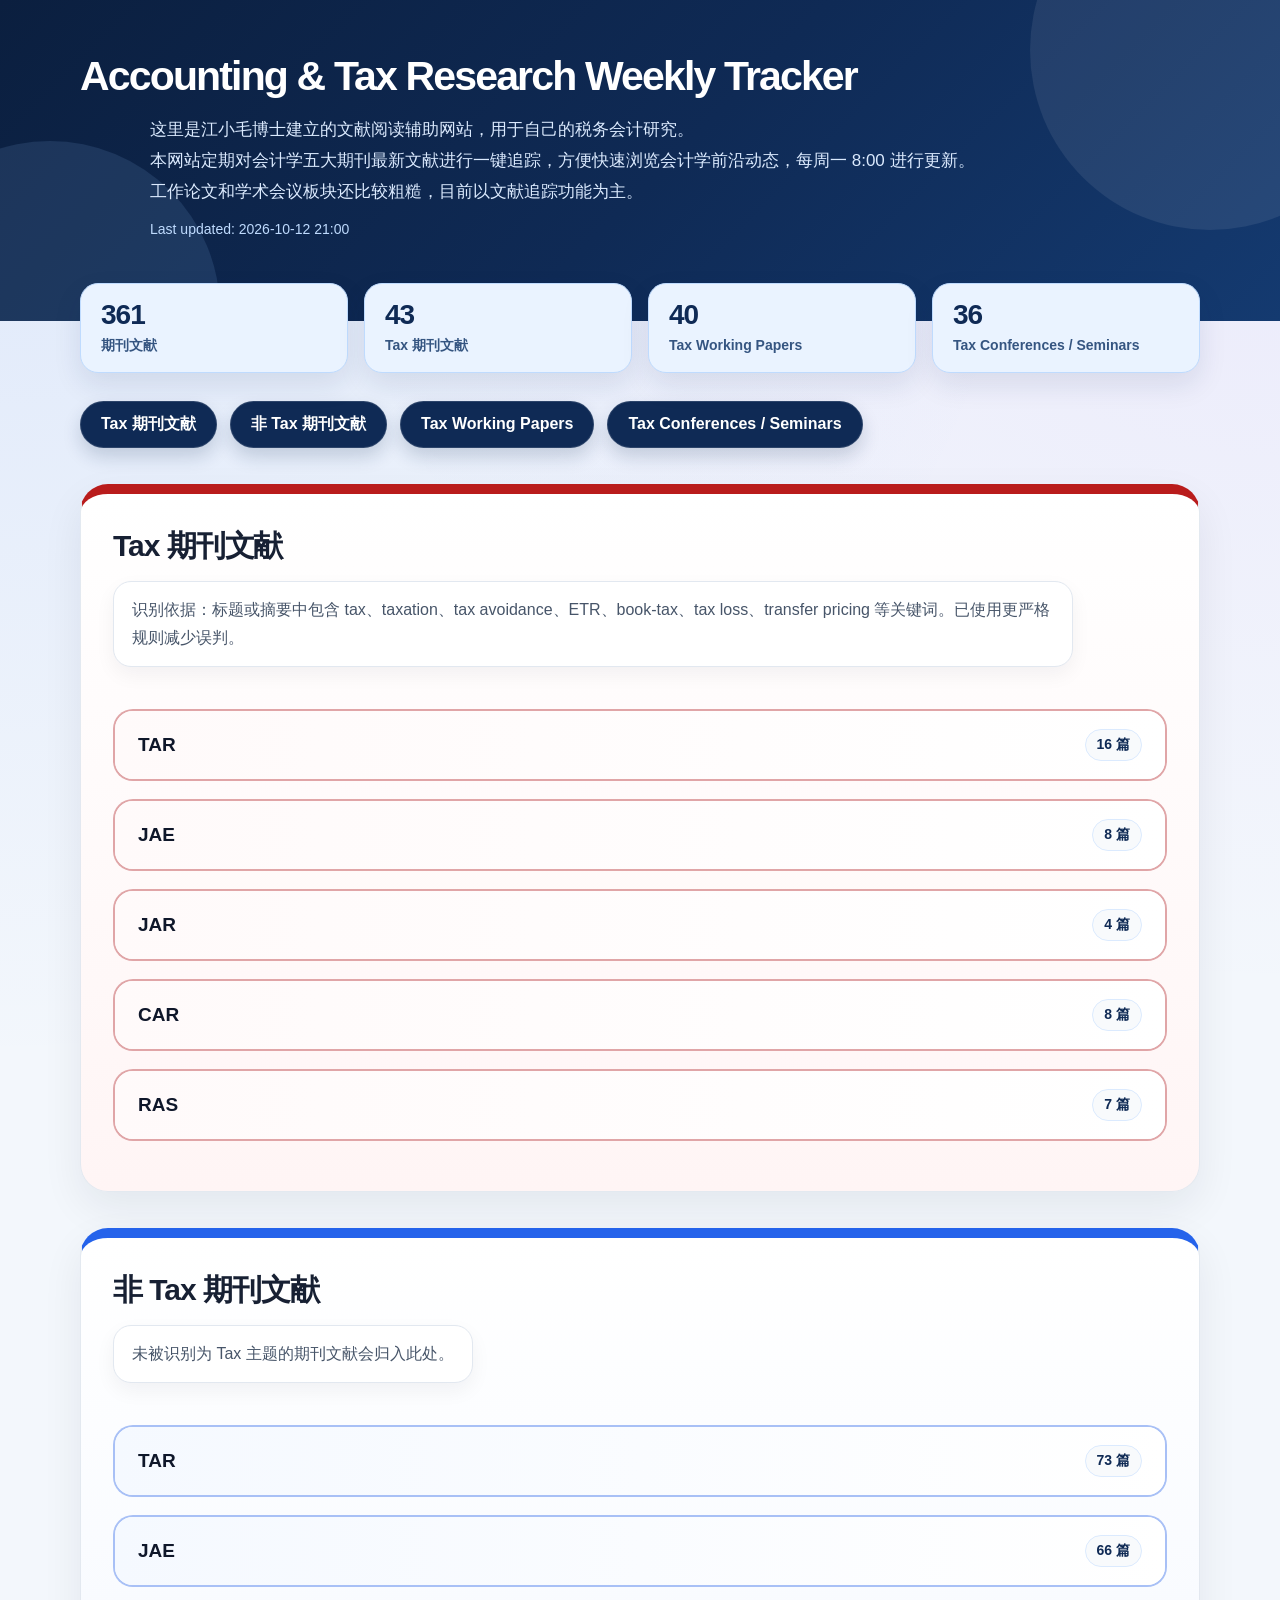
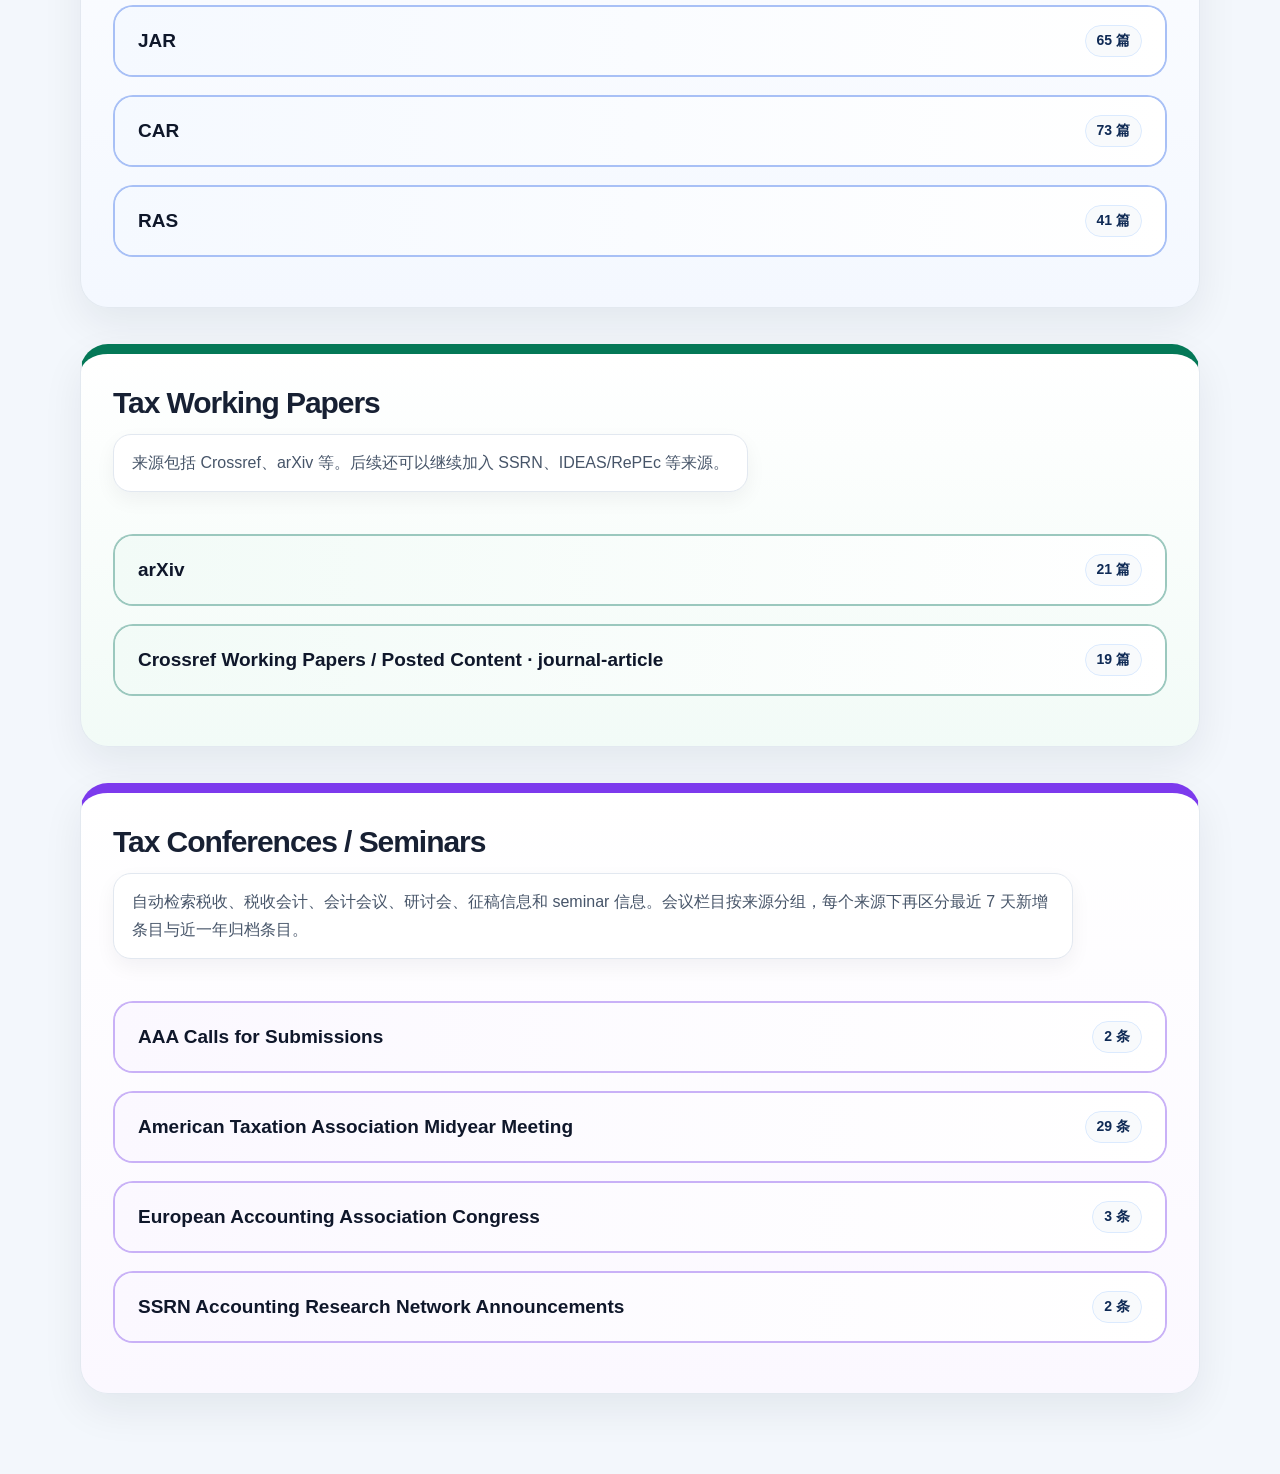
==== commit 17502e5b: "Weekly literature update" ====
--- a/docs/index.html
+++ b/docs/index.html
@@ -13,17 +13,17 @@
     <p>这里是江小毛博士建立的文献阅读辅助网站，用于自己的税务会计研究。</p>
 <p>本网站定期对会计学五大期刊最新文献进行一键追踪，方便快速浏览会计学前沿动态，每周一 8:00 进行更新。</p>
 <p>工作论文和学术会议板块还比较粗糙，目前以文献追踪功能为主。</p>
-    <p class="updated">Last updated: 2026-09-28 19:23</p>
+    <p class="updated">Last updated: 2026-10-12 21:00</p>
   </header>
 
   <main>
     <section class="summary">
       <div>
-        <strong>342</strong>
+        <strong>361</strong>
         <span>期刊文献</span>
       </div>
       <div>
-        <strong>39</strong>
+        <strong>43</strong>
         <span>Tax 期刊文献</span>
       </div>
       <div>
@@ -55,24 +55,373 @@
             <details class="journal-block">
               <summary>
                 <span>TAR</span>
-                <span>13 篇</span>
+                <span>16 篇</span>
               </summary>
 
               
                 <div class="section-subgroup">
                   <div class="section-subtitle">
                     <span>Crossref Fallback / Recent Articles</span>
-                    <span>13 篇</span>
+                    <span>16 篇</span>
                   </div>
 
                   
                     <article class="card tax-card">
                       <div class="meta">
+                        The Accounting Review · Crossref Fallback / Recent Articles · 2026-08-27
+                      </div>
+
+                      
+                        <span class="new-badge">本周新增</span>
+                      
+
+                      <h3>
+                        <a href="https://doi.org/10.2308/tar-2025-0338" target="_blank">
+                          Does Anti-Tax Avoidance Regulation Curb Industry Concentration?
+                        </a>
+                      </h3>
+
+                      <div class="abstract-block">
+                        <h4>Abstract</h4>
+                        <p>ABSTRACT Policymakers claim that combating tax avoidance can help reduce industry concentration by leveling the playing field between industry leaders and their competitors. We test the validity of this claim by using administrative data on industry concentration and exploiting the staggered introduction of anti-tax avoidance regulations across 17 European countries. Although these regulations significantly reduce tax avoidance, we find no statistically or economically meaningful effect on industry concentration. Further tests indicate that our nonresults stem from a genuine lack of effect rather than a lack of statistical power and that our inferences are robust to multiple research designs. The sole exception is in industries with both high levels of leader tax-avoidance advantages and multinational presence, but even in these industries, effect sizes are modest and fall short of regulatory benchmarks. Overall, our findings cast doubt on the idea that broad-based anti-tax avoidance regulations can materially influence industry concentration. JEL Classifications: D40; H25; M40; M41.</p>
+                      </div>
+
+                      
+                        <div class="source-info">
+                          <h4>Source Info</h4>
+                          <p>Source: Crossref fallback because publisher page blocked script access.</p>
+                        </div>
+                      
+
+                      <p class="authors">
+                        
+                          Authors: John Gallemore, Martin Jacob, Jesse Marangoni, Christian P. H. Peters
+                        
+                      </p>
+
+                      <p>
+                        <span class="tag">Method: Unclassified</span>
+                        <span class="tag tax-tag">Tax</span>
+                      </p>
+                    </article>
+                  
+                    <article class="card tax-card">
+                      <div class="meta">
+                        The Accounting Review · Crossref Fallback / Recent Articles · 2026-08-12
+                      </div>
+
+                      
+                        <span class="new-badge">本周新增</span>
+                      
+
+                      <h3>
+                        <a href="https://doi.org/10.2308/tar-2023-0689" target="_blank">
+                          Social Tax Discontent and Individual Tax Avoidance
+                        </a>
+                      </h3>
+
+                      <div class="abstract-block">
+                        <h4>Abstract</h4>
+                        <p>ABSTRACT This study examines the relation between exposure to social tax discontent—public expressions of frustration about others’ tax avoidance on social media—and individual tax avoidance. Economic and psychological theories predict bidirectional effects: discontent may reduce avoidance by inducing internal sanctions (e.g., shame and guilt) or increase avoidance by normalizing noncompliance through perceived prevalence. Using a novel, large-scale measure of tax discontent derived from geolocated Twitter data and a language classification model, we find that increases in social tax discontent are associated with reductions in estimated tax avoidance. The effect is stronger among high-income groups, in response to tweets targeting wealthy individuals, and in areas with higher political engagement and social media activity. Our results reinforce the importance of taxpayers’ social and behavioral motivations and suggest that jurisdictions’ efforts to manage taxpayer beliefs and leverage social norms can act as a complementary tool to traditional enforcement. Data Availability: The data used in this study are derived from public and third-party sources described in the text: the IRS Statistics of Income, the U.S. Bureau of Labor Statistics (BLS) Quarterly Census of Employment and Wages, the Bureau of Economic Analysis, Google Trends, and the National Neighborhood Data Archive. Twitter/X data were collected via the Twitter Application Programming Interface (API) under its academic-access terms and are subject to Twitter’s/X’s terms of use; they cannot be redistributed by the authors, but the collection and classification procedures are described in Section IV. JEL Classifications: H26; H24; Z13; D91.</p>
+                      </div>
+
+                      
+                        <div class="source-info">
+                          <h4>Source Info</h4>
+                          <p>Source: Crossref fallback because publisher page blocked script access.</p>
+                        </div>
+                      
+
+                      <p class="authors">
+                        
+                          Authors: Andrew Belnap, Kevin R. Standridge, Jacob R. Thornock, Braden Williams
+                        
+                      </p>
+
+                      <p>
+                        <span class="tag">Method: Analytical / Theory</span>
+                        <span class="tag tax-tag">Tax</span>
+                      </p>
+                    </article>
+                  
+                    <article class="card tax-card">
+                      <div class="meta">
+                        The Accounting Review · Crossref Fallback / Recent Articles · 2026-08-17
+                      </div>
+
+                      
+                        <span class="new-badge">本周新增</span>
+                      
+
+                      <h3>
+                        <a href="https://doi.org/10.2308/tar-2024-0708" target="_blank">
+                          Domestic Product Market Impacts of Politically Motivated Foreign Tariffs
+                        </a>
+                      </h3>
+
+                      <div class="abstract-block">
+                        <h4>Abstract</h4>
+                        <p>ABSTRACT We examine how foreign non-income tax shocks affect U.S. product markets. Our setting is the politically motivated tariffs on U.S. whiskey exports levied during the 2018 trade war, which created an exogenous negative foreign demand shock for domestic producers. Using a difference-in-differences design we show that, on average, U.S. whiskey producers decrease U.S. product prices and thus increase domestic sales volume following the export tariffs. However, we find evidence of strategic pricing, as producers increase prices of locally produced products in primary production states (Kentucky and Tennessee) and more significantly decrease prices in states where whiskey consumption is less popular. Further, we show that U.S. whiskey producers implement smaller product price decreases in states with greater tariff-related media exposure and reduce advertising spending nationwide but not in Kentucky and Tennessee. Taken together, these findings provide timely evidence regarding how foreign trade restrictions impact the U.S. product market and consumer outcomes. Data Availability: NielsenIQ Retail Scanner Data are available through the Kilts Center for Marketing at the University of Chicago Booth School of Business (http://research.chicagobooth.edu/nielsen). Kantar Advertising Insights data are available by subscription. GDELT data are available at https://www.gdeltproject.org/. JEL Classifications: M40; M41; F10; F13; F14.</p>
+                      </div>
+
+                      
+                        <div class="source-info">
+                          <h4>Source Info</h4>
+                          <p>Source: Crossref fallback because publisher page blocked script access.</p>
+                        </div>
+                      
+
+                      <p class="authors">
+                        
+                          Authors: Carlyle S. Burd, Duke Ferguson
+                        
+                      </p>
+
+                      <p>
+                        <span class="tag">Method: Archival empirical</span>
+                        <span class="tag tax-tag">Tax</span>
+                      </p>
+                    </article>
+                  
+                    <article class="card tax-card">
+                      <div class="meta">
+                        The Accounting Review · Crossref Fallback / Recent Articles · 2026-09-21
+                      </div>
+
+                      
+                        <span class="new-badge">本周新增</span>
+                      
+
+                      <h3>
+                        <a href="https://doi.org/10.2308/tar-2023-0495" target="_blank">
+                          Auditor-Employed Tax Experts and Audit Quality
+                        </a>
+                      </h3>
+
+                      <div class="abstract-block">
+                        <h4>Abstract</h4>
+                        <p>ABSTRACT Using PCAOB data, we examine variation in auditor-employed tax experts’ involvement to assist the audit team. Tax expert hours average 5 percent of total audit hours and are positively associated with several proxies for the complexity of tax estimates. Greater tax expert involvement correlates with a higher detection rate of tax-related internal control material weaknesses (ICMWs) and a greater frequency of subsequent tax-related restatements. However, earlier tax expert involvement is associated with fewer ICMWs, although it is not significantly associated with subsequent restatements. Overall, our findings provide new evidence on how the timing and intensity of tax expert involvement relate to audit outcomes. Although involving tax experts is a typical response to auditing complex estimates, their involvement alone does not fully mitigate restatement risk. Importantly, timely coordination between the audit team and tax experts plays a critical role in ensuring high audit quality. Data Availability: Audit engagement data from the PCAOB are proprietary; other data are from public sources. JEL Classifications: M4.</p>
+                      </div>
+
+                      
+                        <div class="source-info">
+                          <h4>Source Info</h4>
+                          <p>Source: Crossref fallback because publisher page blocked script access.</p>
+                        </div>
+                      
+
+                      <p class="authors">
+                        
+                          Authors: Andrew M. Bauer, Miguel Minutti-Meza, Saad Siddiqui, Aleksandra B. Zimmerman
+                        
+                      </p>
+
+                      <p>
+                        <span class="tag">Method: Unclassified</span>
+                        <span class="tag tax-tag">Tax</span>
+                      </p>
+                    </article>
+                  
+                    <article class="card tax-card">
+                      <div class="meta">
+                        The Accounting Review · Crossref Fallback / Recent Articles · 2026-09-21
+                      </div>
+
+                      
+                        <span class="new-badge">本周新增</span>
+                      
+
+                      <h3>
+                        <a href="https://doi.org/10.2308/tar-2023-0662" target="_blank">
+                          Financial Statement Audits of Private Firms and IRS Enforcement Outcomes
+                        </a>
+                      </h3>
+
+                      <div class="abstract-block">
+                        <h4>Abstract</h4>
+                        <p>ABSTRACT Using IRS tax return data for private C corporations, we examine the relation between GAAP audits and IRS enforcement outcomes. Among IRS-audited tax returns, we find that those with audited GAAP financial statements have fewer and smaller proposed deficiencies. These effects persist after controlling for tax preparers. Furthermore, we estimate that the explanatory power of audited GAAP financial statements is comparable to that of external debtholders. Audited GAAP financial statements are also associated with a higher likelihood of unagreed proposed deficiencies, more detailed tax return disclosures, and fewer IRS audit hours, all of which are consistent with more defensible tax positions. Tax returns with audited GAAP financial statements exhibit greater initial voluntary compliance and generate smaller proposed deficiencies per IRS audit hour. These results inform private firms as they weigh the costs and benefits of financial statement audits and the IRS as it allocates enforcement resources. Data Availability: The IRS provided confidential tax information to Michele S. Mullaney pursuant to an agreement under the Intergovernmental Personnel Act of 1970 through the Statistics of Income Division’s Joint Statistical Research Program. JEL Classifications: H25; H26; M41; M42; M48.</p>
+                      </div>
+
+                      
+                        <div class="source-info">
+                          <h4>Source Info</h4>
+                          <p>Source: Crossref fallback because publisher page blocked script access.</p>
+                        </div>
+                      
+
+                      <p class="authors">
+                        
+                          Authors: Michele S. Mullaney, Bridget Stomberg, Brian Williams
+                        
+                      </p>
+
+                      <p>
+                        <span class="tag">Method: Unclassified</span>
+                        <span class="tag tax-tag">Tax</span>
+                      </p>
+                    </article>
+                  
+                    <article class="card tax-card">
+                      <div class="meta">
+                        The Accounting Review · Crossref Fallback / Recent Articles · 2026-10-07
+                      </div>
+
+                      
+                        <span class="new-badge">本周新增</span>
+                      
+
+                      <h3>
+                        <a href="https://doi.org/10.2308/tar-2024-0158" target="_blank">
+                          The Effect of Global Intangible Low-Taxed Income Tax on U.S. Multinational Companies’ Cross-Border Tangible Investments
+                        </a>
+                      </h3>
+
+                      <div class="abstract-block">
+                        <h4>Abstract</h4>
+                        <p>ABSTRACT The Global Intangible Low-Taxed Income (GILTI) provision, enacted under the 2017 U.S. tax reform, aimed to deter profit shifting by U.S. multinational corporations (MNCs) but has raised concerns about unintended incentives to shift tangible investments abroad. Using an ex ante identification strategy based on public financial statements, we document that an average MNC increases foreign tangible investment by approximately $256.2 million relative to 2017 levels to minimize GILTI tax. Although this finding could raise concerns that firms are reducing domestic tangible investment for foreign expansion, we find no significant decline in domestic tangible investment. Furthermore, we find GILTI firms increase both foreign and domestic innovation, including capital-intensive technologies. The positive domestic innovation spillovers support the intended effect of the U.S. tax reform in boosting domestic economic growth. Our evidence reveals how international tax provisions, though aimed at curbing profit shifting, can simultaneously create unintended incentives. JEL Classifications: M41; H25; H26.</p>
+                      </div>
+
+                      
+                        <div class="source-info">
+                          <h4>Source Info</h4>
+                          <p>Source: Crossref fallback because publisher page blocked script access.</p>
+                        </div>
+                      
+
+                      <p class="authors">
+                        
+                          Authors: Jingjing Huang, Benjamin Osswald, Ryan J. Wilson
+                        
+                      </p>
+
+                      <p>
+                        <span class="tag">Method: Unclassified</span>
+                        <span class="tag tax-tag">Tax</span>
+                      </p>
+                    </article>
+                  
+                    <article class="card tax-card">
+                      <div class="meta">
+                        The Accounting Review · Crossref Fallback / Recent Articles · 2026-10-06
+                      </div>
+
+                      
+                        <span class="new-badge">本周新增</span>
+                      
+
+                      <h3>
+                        <a href="https://doi.org/10.2308/tar-2025-0248" target="_blank">
+                          Do Commercial Property Taxes Affect Business Microlocation Decisions?
+                        </a>
+                      </h3>
+
+                      <div class="abstract-block">
+                        <h4>Abstract</h4>
+                        <p>ABSTRACT Do commercial property taxes affect business microlocation decisions? Using precise geolocations for 2.8 million U.S. establishments, we employ a spatial discontinuity density design, comparing for-profit establishments to nonprofits, which are generally exempt from property taxes. Relative to nonprofit establishments, for-profit establishments disproportionately locate on the low-tax side of county borders. This effect strengthens with the size of the tax differential. At borders with differentials in the top decile (quartile), we estimate a 6–7 (5–6) percent shift in establishment location toward the low-tax side over a 10-km band. Businesses move from as far as 10 km away on the high-tax side but concentrate within 1 km on the low-tax side. Firms trade off tax savings with customer access: low-foot-traffic establishments respond more to tax differentials than high-foot-traffic ones. A survey of U.S. mayors finds that perceptions of property taxes’ importance for business location rise with cross-border tax differentials. Data Availability: Survey data are available upon request. All other data were obtained from publicly and commercially available sources described in the manuscript. JEL Classifications: H25; H71; H73; R32.</p>
+                      </div>
+
+                      
+                        <div class="source-info">
+                          <h4>Source Info</h4>
+                          <p>Source: Crossref fallback because publisher page blocked script access.</p>
+                        </div>
+                      
+
+                      <p class="authors">
+                        
+                          Authors: Brayden D. Bulloch, Fabio B. Gaertner, Jeffrey L. Hoopes
+                        
+                      </p>
+
+                      <p>
+                        <span class="tag">Method: Survey / Interview</span>
+                        <span class="tag tax-tag">Tax</span>
+                      </p>
+                    </article>
+                  
+                    <article class="card tax-card">
+                      <div class="meta">
+                        The Accounting Review · Crossref Fallback / Recent Articles · 2026-10-07
+                      </div>
+
+                      
+                        <span class="new-badge">本周新增</span>
+                      
+
+                      <h3>
+                        <a href="https://doi.org/10.2308/tar-2024-0168" target="_blank">
+                          Tax-Related Key Audit Matters and Changes in Multinational Income Shifting
+                        </a>
+                      </h3>
+
+                      <div class="abstract-block">
+                        <h4>Abstract</h4>
+                        <p>ABSTRACT Key audit matters (KAMs) increase the salience of uncertainty surrounding the underlying accounts. We examine KAMs related to uncertain tax positions (UTPs), which highlight potential concerns to external stakeholders about uncertain tax planning activities such as multinational income shifting. Increased scrutiny may reduce the expected benefits of these strategies and discourage firms from pursuing them. Using KAM disclosures in the expanded audit reports, we find that group-level KAM disclosures are associated with a decline in multinational income shifting when the KAMs relate to UTPs. This relation is stronger when firms are financially unconstrained, when the institutional environment features strong tax enforcement, and when KAMs highlight specific risk statements and auditors provide explicit assurance. Overall, our findings reveal a novel and potentially unintended real effect of expanded audit reports: the salience of tax-related KAM disclosures influences multinational tax planning, highlighting broader consequences of this regulatory intervention. Data Availability: Data are available from the public sources cited in the text. JEL Classifications: H25; H26; H40.</p>
+                      </div>
+
+                      
+                        <div class="source-info">
+                          <h4>Source Info</h4>
+                          <p>Source: Crossref fallback because publisher page blocked script access.</p>
+                        </div>
+                      
+
+                      <p class="authors">
+                        
+                          Authors: Christof Beuselinck, Nathan C. Goldman, Jochen Pierk, Cinthia Valle Ruiz
+                        
+                      </p>
+
+                      <p>
+                        <span class="tag">Method: Unclassified</span>
+                        <span class="tag tax-tag">Tax</span>
+                      </p>
+                    </article>
+                  
+                    <article class="card tax-card">
+                      <div class="meta">
+                        The Accounting Review · Crossref Fallback / Recent Articles · 2026-10-01
+                      </div>
+
+                      
+                        <span class="new-badge">本周新增</span>
+                      
+
+                      <h3>
+                        <a href="https://doi.org/10.2308/tar-2025-0006" target="_blank">
+                          CEO Tax Lock-In and Share Pledging
+                        </a>
+                      </h3>
+
+                      <div class="abstract-block">
+                        <h4>Abstract</h4>
+                        <p>ABSTRACT We study how CEOs’ personal tax incentives shape their share pledging decisions and firms’ restrictions on the practice. Pledging shares entails using company stock as collateral for personal loans, enabling executives to obtain liquidity without making a taxable sale of appreciated shares. Using pledging data from 2006 to 2024, we find a robust positive relation between CEOs’ unrealized capital gains tax liabilities, or tax burdens, and share pledging. This relation is weaker when interest rates are high, consistent with CEOs’ trading off tax benefits against borrowing costs. After Institutional Shareholder Services discouraged share pledging in 2012, firms with high-tax-burden CEOs were slower to adopt antipledging policies and, when they did adopt, chose less restrictive policies. Firms that adopted strong antipledging policies subsequently increased CEO cash pay and stock awards. Our evidence suggests that share pledging helps executives manage personal tax lock-in and that firms consider this benefit when restricting pledging. Data Availability: Data are available from the public and subscription sources identified in the text, subject to applicable data-use restrictions. JEL Classifications: G30; H24; J33; M52.</p>
+                      </div>
+
+                      
+                        <div class="source-info">
+                          <h4>Source Info</h4>
+                          <p>Source: Crossref fallback because publisher page blocked script access.</p>
+                        </div>
+                      
+
+                      <p class="authors">
+                        
+                          Authors: Jonathan Underwood, Benjamin P. Yost
+                        
+                      </p>
+
+                      <p>
+                        <span class="tag">Method: Archival empirical</span>
+                        <span class="tag tax-tag">Tax</span>
+                      </p>
+                    </article>
+                  
+                    <article class="card tax-card">
+                      <div class="meta">
                         The Accounting Review · Crossref Fallback / Recent Articles · 2026-07-30
                       </div>
 
-                      
-                        <span class="new-badge">本周新增</span>
                       
 
                       <h3>
@@ -111,8 +460,6 @@
                       </div>
 
                       
-                        <span class="new-badge">本周新增</span>
-                      
 
                       <h3>
                         <a href="https://doi.org/10.2308/tar-2024-0328" target="_blank">
@@ -135,240 +482,6 @@
                       <p class="authors">
                         
                           Authors: Michelle L. Nessa, Xinjie Tang, Ryan J. Wilson
-                        
-                      </p>
-
-                      <p>
-                        <span class="tag">Method: Unclassified</span>
-                        <span class="tag tax-tag">Tax</span>
-                      </p>
-                    </article>
-                  
-                    <article class="card tax-card">
-                      <div class="meta">
-                        The Accounting Review · Crossref Fallback / Recent Articles · 2026-08-27
-                      </div>
-
-                      
-                        <span class="new-badge">本周新增</span>
-                      
-
-                      <h3>
-                        <a href="https://doi.org/10.2308/tar-2025-0338" target="_blank">
-                          Does Anti-Tax Avoidance Regulation Curb Industry Concentration?
-                        </a>
-                      </h3>
-
-                      <div class="abstract-block">
-                        <h4>Abstract</h4>
-                        <p>ABSTRACT Policymakers claim that combating tax avoidance can help reduce industry concentration by leveling the playing field between industry leaders and their competitors. We test the validity of this claim by using administrative data on industry concentration and exploiting the staggered introduction of anti-tax avoidance regulations across 17 European countries. Although these regulations significantly reduce tax avoidance, we find no statistically or economically meaningful effect on industry concentration. Further tests indicate that our nonresults stem from a genuine lack of effect rather than a lack of statistical power and that our inferences are robust to multiple research designs. The sole exception is in industries with both high levels of leader tax-avoidance advantages and multinational presence, but even in these industries, effect sizes are modest and fall short of regulatory benchmarks. Overall, our findings cast doubt on the idea that broad-based anti-tax avoidance regulations can materially influence industry concentration. JEL Classifications: D40; H25; M40; M41.</p>
-                      </div>
-
-                      
-                        <div class="source-info">
-                          <h4>Source Info</h4>
-                          <p>Source: Crossref fallback because publisher page blocked script access.</p>
-                        </div>
-                      
-
-                      <p class="authors">
-                        
-                          Authors: John Gallemore, Martin Jacob, Jesse Marangoni, Christian P. H. Peters
-                        
-                      </p>
-
-                      <p>
-                        <span class="tag">Method: Unclassified</span>
-                        <span class="tag tax-tag">Tax</span>
-                      </p>
-                    </article>
-                  
-                    <article class="card tax-card">
-                      <div class="meta">
-                        The Accounting Review · Crossref Fallback / Recent Articles · 2026-08-12
-                      </div>
-
-                      
-                        <span class="new-badge">本周新增</span>
-                      
-
-                      <h3>
-                        <a href="https://doi.org/10.2308/tar-2023-0689" target="_blank">
-                          Social Tax Discontent and Individual Tax Avoidance
-                        </a>
-                      </h3>
-
-                      <div class="abstract-block">
-                        <h4>Abstract</h4>
-                        <p>ABSTRACT This study examines the relation between exposure to social tax discontent—public expressions of frustration about others’ tax avoidance on social media—and individual tax avoidance. Economic and psychological theories predict bidirectional effects: discontent may reduce avoidance by inducing internal sanctions (e.g., shame and guilt) or increase avoidance by normalizing noncompliance through perceived prevalence. Using a novel, large-scale measure of tax discontent derived from geolocated Twitter data and a language classification model, we find that increases in social tax discontent are associated with reductions in estimated tax avoidance. The effect is stronger among high-income groups, in response to tweets targeting wealthy individuals, and in areas with higher political engagement and social media activity. Our results reinforce the importance of taxpayers’ social and behavioral motivations and suggest that jurisdictions’ efforts to manage taxpayer beliefs and leverage social norms can act as a complementary tool to traditional enforcement. Data Availability: The data used in this study are derived from public and third-party sources described in the text: the IRS Statistics of Income, the U.S. Bureau of Labor Statistics (BLS) Quarterly Census of Employment and Wages, the Bureau of Economic Analysis, Google Trends, and the National Neighborhood Data Archive. Twitter/X data were collected via the Twitter Application Programming Interface (API) under its academic-access terms and are subject to Twitter’s/X’s terms of use; they cannot be redistributed by the authors, but the collection and classification procedures are described in Section IV. JEL Classifications: H26; H24; Z13; D91.</p>
-                      </div>
-
-                      
-                        <div class="source-info">
-                          <h4>Source Info</h4>
-                          <p>Source: Crossref fallback because publisher page blocked script access.</p>
-                        </div>
-                      
-
-                      <p class="authors">
-                        
-                          Authors: Andrew Belnap, Kevin R. Standridge, Jacob R. Thornock, Braden Williams
-                        
-                      </p>
-
-                      <p>
-                        <span class="tag">Method: Analytical / Theory</span>
-                        <span class="tag tax-tag">Tax</span>
-                      </p>
-                    </article>
-                  
-                    <article class="card tax-card">
-                      <div class="meta">
-                        The Accounting Review · Crossref Fallback / Recent Articles · 2026-08-17
-                      </div>
-
-                      
-                        <span class="new-badge">本周新增</span>
-                      
-
-                      <h3>
-                        <a href="https://doi.org/10.2308/tar-2024-0708" target="_blank">
-                          Domestic Product Market Impacts of Politically Motivated Foreign Tariffs
-                        </a>
-                      </h3>
-
-                      <div class="abstract-block">
-                        <h4>Abstract</h4>
-                        <p>ABSTRACT We examine how foreign non-income tax shocks affect U.S. product markets. Our setting is the politically motivated tariffs on U.S. whiskey exports levied during the 2018 trade war, which created an exogenous negative foreign demand shock for domestic producers. Using a difference-in-differences design we show that, on average, U.S. whiskey producers decrease U.S. product prices and thus increase domestic sales volume following the export tariffs. However, we find evidence of strategic pricing, as producers increase prices of locally produced products in primary production states (Kentucky and Tennessee) and more significantly decrease prices in states where whiskey consumption is less popular. Further, we show that U.S. whiskey producers implement smaller product price decreases in states with greater tariff-related media exposure and reduce advertising spending nationwide but not in Kentucky and Tennessee. Taken together, these findings provide timely evidence regarding how foreign trade restrictions impact the U.S. product market and consumer outcomes. Data Availability: NielsenIQ Retail Scanner Data are available through the Kilts Center for Marketing at the University of Chicago Booth School of Business (http://research.chicagobooth.edu/nielsen). Kantar Advertising Insights data are available by subscription. GDELT data are available at https://www.gdeltproject.org/. JEL Classifications: M40; M41; F10; F13; F14.</p>
-                      </div>
-
-                      
-                        <div class="source-info">
-                          <h4>Source Info</h4>
-                          <p>Source: Crossref fallback because publisher page blocked script access.</p>
-                        </div>
-                      
-
-                      <p class="authors">
-                        
-                          Authors: Carlyle S. Burd, Duke Ferguson
-                        
-                      </p>
-
-                      <p>
-                        <span class="tag">Method: Archival empirical</span>
-                        <span class="tag tax-tag">Tax</span>
-                      </p>
-                    </article>
-                  
-                    <article class="card tax-card">
-                      <div class="meta">
-                        The Accounting Review · Crossref Fallback / Recent Articles · 2026-09-21
-                      </div>
-
-                      
-                        <span class="new-badge">本周新增</span>
-                      
-
-                      <h3>
-                        <a href="https://doi.org/10.2308/tar-2023-0495" target="_blank">
-                          Auditor-Employed Tax Experts and Audit Quality
-                        </a>
-                      </h3>
-
-                      <div class="abstract-block">
-                        <h4>Abstract</h4>
-                        <p>ABSTRACT Using PCAOB data, we examine variation in auditor-employed tax experts’ involvement to assist the audit team. Tax expert hours average 5 percent of total audit hours and are positively associated with several proxies for the complexity of tax estimates. Greater tax expert involvement correlates with a higher detection rate of tax-related internal control material weaknesses (ICMWs) and a greater frequency of subsequent tax-related restatements. However, earlier tax expert involvement is associated with fewer ICMWs, although it is not significantly associated with subsequent restatements. Overall, our findings provide new evidence on how the timing and intensity of tax expert involvement relate to audit outcomes. Although involving tax experts is a typical response to auditing complex estimates, their involvement alone does not fully mitigate restatement risk. Importantly, timely coordination between the audit team and tax experts plays a critical role in ensuring high audit quality. Data Availability: Audit engagement data from the PCAOB are proprietary; other data are from public sources. JEL Classifications: M4.</p>
-                      </div>
-
-                      
-                        <div class="source-info">
-                          <h4>Source Info</h4>
-                          <p>Source: Crossref fallback because publisher page blocked script access.</p>
-                        </div>
-                      
-
-                      <p class="authors">
-                        
-                          Authors: Andrew M. Bauer, Miguel Minutti-Meza, Saad Siddiqui, Aleksandra B. Zimmerman
-                        
-                      </p>
-
-                      <p>
-                        <span class="tag">Method: Unclassified</span>
-                        <span class="tag tax-tag">Tax</span>
-                      </p>
-                    </article>
-                  
-                    <article class="card tax-card">
-                      <div class="meta">
-                        The Accounting Review · Crossref Fallback / Recent Articles · 2026-09-25
-                      </div>
-
-                      
-                        <span class="new-badge">本周新增</span>
-                      
-
-                      <h3>
-                        <a href="https://doi.org/10.2308/tar-2025-0006" target="_blank">
-                          CEO Tax Lock-In and Share Pledging
-                        </a>
-                      </h3>
-
-                      <div class="abstract-block">
-                        <h4>Abstract</h4>
-                        <p>ABSTRACT We study how CEOs’ personal tax incentives shape their share pledging decisions and firms’ restrictions on the practice. Pledging shares entails using company stock as collateral for personal loans, enabling executives to obtain liquidity without making a taxable sale of appreciated shares. Using pledging data from 2006 to 2024, we find a robust positive relation between CEOs’ unrealized capital gains tax liabilities, or tax burdens, and share pledging. This relation is weaker when interest rates are high, consistent with CEOs’ trading off tax benefits against borrowing costs. After Institutional Shareholder Services discouraged share pledging in 2012, firms with high-tax-burden CEOs were slower to adopt antipledging policies and, when they did adopt, chose less restrictive policies. Firms that adopted strong antipledging policies subsequently increased CEO cash pay and stock awards. Our evidence suggests that share pledging helps executives manage personal tax lock-in and that firms consider this benefit when restricting pledging. Data Availability: Data are available from the public and subscription sources identified in the text, subject to applicable data-use restrictions. JEL Classifications: G30; H24; J33; M52.</p>
-                      </div>
-
-                      
-                        <div class="source-info">
-                          <h4>Source Info</h4>
-                          <p>Source: Crossref fallback because publisher page blocked script access.</p>
-                        </div>
-                      
-
-                      <p class="authors">
-                        
-                          Authors: Jonathan Underwood, Benjamin P. Yost
-                        
-                      </p>
-
-                      <p>
-                        <span class="tag">Method: Archival empirical</span>
-                        <span class="tag tax-tag">Tax</span>
-                      </p>
-                    </article>
-                  
-                    <article class="card tax-card">
-                      <div class="meta">
-                        The Accounting Review · Crossref Fallback / Recent Articles · 2026-09-21
-                      </div>
-
-                      
-                        <span class="new-badge">本周新增</span>
-                      
-
-                      <h3>
-                        <a href="https://doi.org/10.2308/tar-2023-0662" target="_blank">
-                          Financial Statement Audits of Private Firms and IRS Enforcement Outcomes
-                        </a>
-                      </h3>
-
-                      <div class="abstract-block">
-                        <h4>Abstract</h4>
-                        <p>ABSTRACT Using IRS tax return data for private C corporations, we examine the relation between GAAP audits and IRS enforcement outcomes. Among IRS-audited tax returns, we find that those with audited GAAP financial statements have fewer and smaller proposed deficiencies. These effects persist after controlling for tax preparers. Furthermore, we estimate that the explanatory power of audited GAAP financial statements is comparable to that of external debtholders. Audited GAAP financial statements are also associated with a higher likelihood of unagreed proposed deficiencies, more detailed tax return disclosures, and fewer IRS audit hours, all of which are consistent with more defensible tax positions. Tax returns with audited GAAP financial statements exhibit greater initial voluntary compliance and generate smaller proposed deficiencies per IRS audit hour. These results inform private firms as they weigh the costs and benefits of financial statement audits and the IRS as it allocates enforcement resources. Data Availability: The IRS provided confidential tax information to Michele S. Mullaney pursuant to an agreement under the Intergovernmental Personnel Act of 1970 through the Statistics of Income Division’s Joint Statistical Research Program. JEL Classifications: H25; H26; M41; M42; M48.</p>
-                      </div>
-
-                      
-                        <div class="source-info">
-                          <h4>Source Info</h4>
-                          <p>Source: Crossref fallback because publisher page blocked script access.</p>
-                        </div>
-                      
-
-                      <p class="authors">
-                        
-                          Authors: Michele S. Mullaney, Bridget Stomberg, Brian Williams
                         
                       </p>
 
@@ -898,14 +1011,14 @@
             <details class="journal-block">
               <summary>
                 <span>JAR</span>
-                <span>3 篇</span>
+                <span>4 篇</span>
               </summary>
 
               
                 <div class="section-subgroup">
                   <div class="section-subtitle">
                     <span>Most Recent RSS</span>
-                    <span>3 篇</span>
+                    <span>4 篇</span>
                   </div>
 
                   
@@ -926,7 +1039,7 @@
 
                       <div class="abstract-block">
                         <h4>Abstract</h4>
-                        <p>We study the economic consequences of anti-loss trafficking rules, which disallow the use of loss carryforwards as a tax shield after a substantial ownership change. We use staggered changes to these rules in the EU27 Member States, Norway, and the United Kingdom from 1998 to 2019 and find that limiting the transfer of tax losses is related to the number of mergers and acquisitions (M&amp;A) declining by 18%, driven by loss making targets. Turning to broader industry dynamics, we find decreases in survival rates of young companies after tighter regulations. Loosening of regulation is associated with increased firm survival. Tightening (loosening) anti-loss trafficking rules is related to decreased (increased) industry productivity, especially in R&amp;D-intensive industries that are more prone to loss-making. Finally, tighter anti-loss trafficking rules are associated with lower deal synergies and risk-taking. All effects concentrate in strict regimes.</p>
+                        <p>ABSTRACT We study the economic consequences of anti‐loss trafficking rules, which disallow the use of loss carryforwards as a tax shield after a substantial ownership change. We use staggered changes to these rules in the EU27 Member States, Norway, and the United Kingdom from 1998 to 2019 and find that limiting the transfer of tax losses is related to the number of mergers and acquisitions (M&A) declining by 18%, driven by loss‐making targets. Turning to broader industry dynamics, we find decreases in survival rates of young companies after tighter regulations. Loosening of regulation is associated with increased firm survival. Tightening (loosening) anti‐loss trafficking rules is related to decreased (increased) industry productivity, especially in R&D‐intensive industries that are more prone to loss‐making. Finally, tighter anti‐loss trafficking rules are associated with lower deal synergies and risk‐taking. All effects concentrate in strict regimes.</p>
                       </div>
 
                       
@@ -963,7 +1076,7 @@
 
                       <div class="abstract-block">
                         <h4>Abstract</h4>
-                        <p>Effective policymakers must balance the demands of formulating a corporate tax system that raises revenue and spurs economic activity (e.g., investment) while promoting a “level playing field” across firms. Balancing these tradeoffs has likely caused tax systems to become more complex over time, increasing firms’ difficulty in understanding and complying with tax regulations. We investigate the impact of tax system complexity on the responsiveness of firm-level investment to tax policy changes. Exploiting staggered tax rate changes and variation in tax system complexity across countries, we document two key findings. First, firm-level investment is less sensitive to changes in the corporate tax rate when tax system complexity is higher, suggesting that such complexity can undermine the ability of tax policy to affect economic growth. Second, the impact of tax complexity on the sensitivity of investment to tax rate changes varies significantly across firms, with domestic-owned, smaller, and private firms being more affected. These cross-sectional disparities are consistent with tax system complexity potentially reducing tax system parity. Collectively, our findings suggest that corporate tax system complexity can negatively impact the ability of fiscal policy to affect investment and lead to heterogeneous tax policy responses across firms.</p>
+                        <p>ABSTRACT Effective policymakers must balance the demands of formulating a corporate tax system that raises revenue and spurs economic activity (e.g., investment) while promoting a “level playing field” across firms. Balancing these tradeoffs has likely caused tax systems to become more complex over time, increasing firms’ difficulty in understanding and complying with tax regulations. We investigate the impact of tax system complexity on the responsiveness of firm‐level investment to tax policy changes. Exploiting staggered tax rate changes and variation in tax system complexity across countries, we document two key findings. First, firm‐level investment is less sensitive to changes in the corporate tax rate when tax system complexity is higher, suggesting that such complexity can undermine the ability of tax policy to affect economic growth. Second, the impact of tax complexity on the sensitivity of investment to tax rate changes varies significantly across firms, with domestic‐owned, smaller, and private firms being more affected. These cross‐sectional disparities are consistent with tax system complexity potentially reducing tax system parity. Collectively, our findings suggest that corporate tax system complexity can negatively impact the ability of fiscal policy to affect investment and lead to heterogeneous tax policy responses across firms.</p>
                       </div>
 
                       
@@ -1004,7 +1117,7 @@
 
                       <div class="abstract-block">
                         <h4>Abstract</h4>
-                        <p>ABSTRACT This study examines the relation between taxes and business investment using the setting of an unexpected and economically significant federal corporate income tax rate increase in Canada known colloquially as the Halloween Massacre of 2006. This tax increase only applies to firms organized as income trusts, but not corporations. Using a difference‐in‐differences design, we find that investment by income trusts decreases about 0.67% for each 1 percentage point increase in the tax rate, translating into over $10 billion in reduced aggregate investment. In decomposing total investment, our results reveal that capital expenditures exhibit an immediate decrease while there is a delayed decrease in acquisition activity. Our results are concentrated in high‐investment income trusts that are most sensitive to the link between investment and taxes. Our study helps resolve conflicting prior results by providing robust evidence that tax increases have an economically significant and negative causal effect on business investment.</p>
+                        <p>This study examines the relation between taxes and business investment using the setting of an unexpected and economically significant federal corporate income tax rate increase in Canada known colloquially as the Halloween Massacre of 2006. This tax increase only applies to firms organized as income trusts, but not corporations. Using a difference-indifferences design, we find that investment by income trusts decreases about 0.67% for each 1 percentage point increase in the tax rate, translating into over $10 billion in reduced aggregate investment. In decomposing total investment, our results reveal that capital expenditures exhibit an immediate decrease while there is a delayed decrease in acquisition activity. Our results are concentrated in high-investment income trusts that are most sensitive to the link between investment and taxes. Our study helps resolve conflicting prior results by providing robust evidence that tax increases have an economically significant and negative causal effect on business investment.</p>
                       </div>
 
                       
@@ -1014,6 +1127,42 @@
                           Authors: MATTHEW BOLAND, 
 KHIN PHYO HLAING, 
 PETRO LISOWSKY
+                        
+                      </p>
+
+                      <p>
+                        <span class="tag">Method: Unclassified</span>
+                        <span class="tag tax-tag">Tax</span>
+                      </p>
+                    </article>
+                  
+                    <article class="card tax-card">
+                      <div class="meta">
+                        Journal of Accounting Research · Most Recent RSS · Sun, 11 Oct 2026 22:08:55 -0700
+                      </div>
+
+                      
+                        <span class="new-badge">本周新增</span>
+                      
+
+                      <h3>
+                        <a href="https://onlinelibrary.wiley.com/doi/10.1111/1475-679x.70087?af=R" target="_blank">
+                          The effect of the mandatory disclosure of corporate tax returns on reporting bias
+                        </a>
+                      </h3>
+
+                      <div class="abstract-block">
+                        <h4>Abstract</h4>
+                        <p><p>How do investor reactions to the mandatory disclosure of firm tax information influence&nbsp;<span>managers’ reporting choices? To answer this question, we build a structural model of reporting&nbsp;</span><span>bias, which we test with a unique dataset of Turkish firms that have been mandated to publicly&nbsp;</span><span>disclose their tax returns since 2009. We find that both book and tax income numbers are informative&nbsp;</span><span>to investors. Structural estimates are consistent with disclosure of the tax report reducing&nbsp;</span><span>both market incentives to manage book earnings and investor uncertainty about underlying&nbsp;</span><span>firm value. Tax disclosure is associated with higher reported tax income, though the increase&nbsp;</span><span>is not statistically significant. Counterfactual estimates suggest that book-tax-conformity could&nbsp;</span><span>change financial and tax reporting biases, but lead to a lower quality information environment&nbsp;</span><span>relative to the separate disclosure of book and tax reports.</span></p></p>
+                      </div>
+
+                      
+
+                      <p class="authors">
+                        
+                          Authors: ERIC J. ALLEN, 
+HENRY L. FRIEDMAN, 
+AYDIN UYSAL
                         
                       </p>
 
@@ -1045,7 +1194,7 @@
                   
                     <article class="card tax-card">
                       <div class="meta">
-                        Contemporary Accounting Research · Most Recent RSS · Tue, 22 Sep 2026 05:18:43 -0700
+                        Contemporary Accounting Research · Most Recent RSS · Tue, 22 Sep 2026 00:00:00 -0700
                       </div>
 
                       
@@ -1633,24 +1782,820 @@
             <details class="journal-block">
               <summary>
                 <span>TAR</span>
-                <span>68 篇</span>
+                <span>73 篇</span>
               </summary>
 
               
                 <div class="section-subgroup">
                   <div class="section-subtitle">
                     <span>Crossref Fallback / Recent Articles</span>
-                    <span>68 篇</span>
+                    <span>73 篇</span>
                   </div>
 
                   
                     <article class="card">
                       <div class="meta">
+                        The Accounting Review · Crossref Fallback / Recent Articles · 2026-08-13
+                      </div>
+
+                      
+                        <span class="new-badge">本周新增</span>
+                      
+
+                      <h3>
+                        <a href="https://doi.org/10.2308/tar-2023-0485" target="_blank">
+                          When Companies Choose Their Reporting Standards: Evidence on SASB Adoption and Associated Outcomes
+                        </a>
+                      </h3>
+
+                      <div class="abstract-block">
+                        <h4>Abstract</h4>
+                        <p>ABSTRACT We examine companies’ voluntary adoption of sustainability disclosure standards developed by the Sustainability Accounting Standards Board (SASB). Specifically, we study which company characteristics help explain the use of SASB standards and examine whether voluntary use is associated with sustainability-related activities and market outcomes. We find that peer behavior, sustainability-focused institutional ownership, company size, and existing sustainability reporting practices are key determinants associated with SASB adoption. Moreover, SASB adoption appears to be a highly persistent disclosure choice. It is significantly associated with better sustainability performance, such as lower sustainability violations, greenhouse gas emissions, and pollution levels, particularly when the SASB standards identify those issues as financially material for the company's industry. Finally, SASB adoption is associated with more extensive sustainability disclosure and greater price informativeness, consistent with investors getting additional firm-specific information from SASB-based reporting. JEL Classifications: M41; M14; G32; Q56.</p>
+                      </div>
+
+                      
+                        <div class="source-info">
+                          <h4>Source Info</h4>
+                          <p>Source: Crossref fallback because publisher page blocked script access.</p>
+                        </div>
+                      
+
+                      <p class="authors">
+                        
+                          Authors: Khrystyna Bochkay, Seungju Choi, Jeffrey Hales
+                        
+                      </p>
+
+                      <p>
+                        <span class="tag">Method: Unclassified</span>
+                      </p>
+                    </article>
+                  
+                    <article class="card">
+                      <div class="meta">
+                        The Accounting Review · Crossref Fallback / Recent Articles · 2026-08-28
+                      </div>
+
+                      
+                        <span class="new-badge">本周新增</span>
+                      
+
+                      <h3>
+                        <a href="https://doi.org/10.2308/tar-2023-0299" target="_blank">
+                          An Empirical Investigation of New and Existing Non-GAAP Exclusion Quality Indicators
+                        </a>
+                      </h3>
+
+                      <div class="abstract-block">
+                        <h4>Abstract</h4>
+                        <p>ABSTRACT We examine commonly used indicators of aggressive non-GAAP exclusions and find that the majority perform poorly at identifying low-quality exclusions in terms of decision usefulness for investors. We propose a new firm-quarter-specific indicator that identifies instances in which GAAP earnings quality is high (i.e., when firms have less need to provide non-GAAP metrics) but managers disclose non-GAAP earnings anyway. Our new indicator is easy to calculate, requires minimal data, and performs far better at identifying low-quality exclusions than indicators used in prior research. Using our indicator, we find instances in which managers exclude earnings components that are decision useful, consistent with regulators’ concerns about the quality of some non-GAAP earnings disclosures. Our results are robust to a variety of specification checks. Data Availability: Data are derived from a combination of publicly available sources referenced in the article and third-party subscription data bases. JEL Classifications: M40; M41.</p>
+                      </div>
+
+                      
+                        <div class="source-info">
+                          <h4>Source Info</h4>
+                          <p>Source: Crossref fallback because publisher page blocked script access.</p>
+                        </div>
+                      
+
+                      <p class="authors">
+                        
+                          Authors: Samuel O. Davidson, Enrique A. Gomez, Frank Heflin, Dana Wallace
+                        
+                      </p>
+
+                      <p>
+                        <span class="tag">Method: Unclassified</span>
+                      </p>
+                    </article>
+                  
+                    <article class="card">
+                      <div class="meta">
+                        The Accounting Review · Crossref Fallback / Recent Articles · 2026-08-18
+                      </div>
+
+                      
+                        <span class="new-badge">本周新增</span>
+                      
+
+                      <h3>
+                        <a href="https://doi.org/10.2308/tar-2023-0401" target="_blank">
+                          Broker In-House ESG Research
+                        </a>
+                      </h3>
+
+                      <div class="abstract-block">
+                        <h4>Abstract</h4>
+                        <p>ABSTRACT This study examines the determinants and consequences of broker in-house ESG research. Using manually collected brokerage ESG research data, we find that the provision of in-house ESG research is positively related to both demand-side factors (client demand, internal demand, and local ESG awareness) and supply-side factors (broker size and coverage of sustainable industries). Regarding the consequences of such research, we find that in-house ESG research is associated with improved earnings forecast accuracy in industries where ESG is more salient. Further, the market reaction to earnings forecast revisions is stronger when equity analysts have access to in-house ESG research. Finally, we observe a consistent pattern suggesting that ESG analysts support equity analysts beyond forecast accuracy, as equity analysts with access to in-house ESG research issue more accurate target prices, more informative recommendation upgrades for ESG-heavy industries, and discuss ESG issues more extensively in their analyst reports. Data Availability Statement: The data used in this study are obtained from publicly available sources identified in the paper, as well as job posting data licensed from Lightcast. Sample construction procedures are described in the paper. Researchers interested in the job posting data should contact Lightcast directly, as access is subject to licensing restrictions. JEL Classifications: G14; G24; M41; M14.</p>
+                      </div>
+
+                      
+                        <div class="source-info">
+                          <h4>Source Info</h4>
+                          <p>Source: Crossref fallback because publisher page blocked script access.</p>
+                        </div>
+                      
+
+                      <p class="authors">
+                        
+                          Authors: Yixin Wei, Steven F. Cahan, Li Chen
+                        
+                      </p>
+
+                      <p>
+                        <span class="tag">Method: Archival empirical</span>
+                      </p>
+                    </article>
+                  
+                    <article class="card">
+                      <div class="meta">
+                        The Accounting Review · Crossref Fallback / Recent Articles · 2026-08-17
+                      </div>
+
+                      
+                        <span class="new-badge">本周新增</span>
+                      
+
+                      <h3>
+                        <a href="https://doi.org/10.2308/tar-2023-0731" target="_blank">
+                          Circuitousness in Disclosure Narratives
+                        </a>
+                      </h3>
+
+                      <div class="abstract-block">
+                        <h4>Abstract</h4>
+                        <p>ABSTRACT This paper examines circuitousness, which reflects related information being spread throughout a narrative as opposed to being grouped together. Circuitousness in the MD&A is higher for underperforming firms facing an imminent recovery, a difficult scenario for managers to describe and reconcile. Such firms’ disclosures are accompanied by heightened information processing activity, such as EDGAR downloads and analyst forecast revisions. Additionally, initial return reactions are faster but incomplete, consistent with recoveries and the ensuing circuitousness increasing processing costs that delay price discovery. Changes in institutional ownership are concentrated among quasi-indexers, who rely on public disclosure but rebalance only gradually. Circuitousness is incrementally and more consistently predictive than other textual characteristics that are related but are typically associated with obfuscation, such as the Fog index and repetition. Overall, circuitousness in financial disclosure signals that a turnaround is imminent and corresponds to more costly information processing. JEL Classifications: D83; D84; G14; G30; M40; M41.</p>
+                      </div>
+
+                      
+                        <div class="source-info">
+                          <h4>Source Info</h4>
+                          <p>Source: Crossref fallback because publisher page blocked script access.</p>
+                        </div>
+                      
+
+                      <p class="authors">
+                        
+                          Authors: Nicholas Guest, Jiawen Yan
+                        
+                      </p>
+
+                      <p>
+                        <span class="tag">Method: Unclassified</span>
+                      </p>
+                    </article>
+                  
+                    <article class="card">
+                      <div class="meta">
+                        The Accounting Review · Crossref Fallback / Recent Articles · 2026-08-27
+                      </div>
+
+                      
+                        <span class="new-badge">本周新增</span>
+                      
+
+                      <h3>
+                        <a href="https://doi.org/10.2308/tar-2023-0477" target="_blank">
+                          The Debt Market Role of Asset Valuation Uncertainty
+                        </a>
+                      </h3>
+
+                      <div class="abstract-block">
+                        <h4>Abstract</h4>
+                        <p>ABSTRACT We collect data on ranges of hypothetical asset liquidation values disclosed in U.S. Bankruptcy Court filings. We use this historical information to construct a firm-specific measure, “RecRisk,” which captures asset recovery risk through the uncertainty surrounding asset valuations in liquidation events. We document that higher RecRisk is associated with smaller syndicated loan amounts as a percentage of available collateral, more and tighter performance covenants, and increased loan spreads for borrowers with high credit risk. High RecRisk borrowers also experience lower secondary loan market prices and reduced liquidity for loans with high credit risk. When borrowers become financially distressed, high RecRisk is further associated with declining loan prices and reduced ownership by Collateralized Loan Obligations, the dominant investors in the leveraged loan market. Overall, our results indicate that loan contract terms and prices reflect recovery risk faced by lenders. Data Availability: Data are available from the sources cited in the text. The authors can provide the RecRisk measure at the firm-year level upon request. JEL Classifications: M41; G32; G34; G12; G21; G33.</p>
+                      </div>
+
+                      
+                        <div class="source-info">
+                          <h4>Source Info</h4>
+                          <p>Source: Crossref fallback because publisher page blocked script access.</p>
+                        </div>
+                      
+
+                      <p class="authors">
+                        
+                          Authors: Aleksander A. Aleszczyk, Florin P. Vasvari, Dushyantkumar Vyas
+                        
+                      </p>
+
+                      <p>
+                        <span class="tag">Method: Archival empirical</span>
+                      </p>
+                    </article>
+                  
+                    <article class="card">
+                      <div class="meta">
+                        The Accounting Review · Crossref Fallback / Recent Articles · 2026-08-12
+                      </div>
+
+                      
+                        <span class="new-badge">本周新增</span>
+                      
+
+                      <h3>
+                        <a href="https://doi.org/10.2308/tar-2024-0758" target="_blank">
+                          Benefits of Bank-Collateralized Loan Obligation Relationships: Evidence from Bankruptcy and Restructuring Outcomes of Collateralized Loan Obligation-Held Loans
+                        </a>
+                      </h3>
+
+                      <div class="abstract-block">
+                        <h4>Abstract</h4>
+                        <p>ABSTRACT Despite persistent academic and regulatory concerns, collateralized loan obligations (CLOs) have consistently demonstrated resiliency over the past two decades. We document that firms whose loans are acquired by CLOs are less likely to experience adverse credit events within 12 months of inclusion in the CLO portfolio, particularly when CLOs maintain institutional-level relationships with originating banks (through repeated transactions) or when individual-level relationships exist (as evidenced by personnel flows between originating banks and CLOs). The effects of these relationships are more pronounced when banks likely possess superior private information about borrowers. Furthermore, conditional upon filing for bankruptcy, borrowers whose loans are held by CLOs with institutional- or individual-level relationships are more likely to successfully reorganize under Chapter 11. Collectively, our findings highlight the dual information channels, both institutional and personnel based, that mitigate information frictions in the leveraged loan market. Data Availability: Data are available from commercial sources cited in the text. JEL Classifications: M41; G32; G34; G12.</p>
+                      </div>
+
+                      
+                        <div class="source-info">
+                          <h4>Source Info</h4>
+                          <p>Source: Crossref fallback because publisher page blocked script access.</p>
+                        </div>
+                      
+
+                      <p class="authors">
+                        
+                          Authors: Yupeng Lin, Dushyantkumar Vyas, Wanrong Xu
+                        
+                      </p>
+
+                      <p>
+                        <span class="tag">Method: Unclassified</span>
+                      </p>
+                    </article>
+                  
+                    <article class="card">
+                      <div class="meta">
+                        The Accounting Review · Crossref Fallback / Recent Articles · 2026-08-06
+                      </div>
+
+                      
+                        <span class="new-badge">本周新增</span>
+                      
+
+                      <h3>
+                        <a href="https://doi.org/10.2308/tar-2023-0699" target="_blank">
+                          Managerial Accountants and Investment Efficiency
+                        </a>
+                      </h3>
+
+                      <div class="abstract-block">
+                        <h4>Abstract</h4>
+                        <p>ABSTRACT This study explores the relation between a firm’s employment of managerial accountants and the efficiency of its investment decisions. To investigate this, we track the yearly employment levels of managerial accountants within firms and find a positive association with investment efficiency. This positive association persists after controlling for financial accountants and multiple measures of financial reporting quality, suggesting the effect operates through improved internal information. Cross-sectional tests show that the relation is concentrated in firms with greater internal information asymmetry and more complex overhead cost allocation. A staggered difference-in-differences (DiD) design exploiting state implementation of the 150 credit hour CPA rule further alleviates endogeneity concerns. Our study contributes to the investment efficiency literature and highlights an important benefit of employing managerial accountants. The findings are particularly relevant, given the recent shortage of accounting professionals. Data Availability: Data are available from public sources and third-party data providers. JEL Classifications: M41; M51; J21; G31.</p>
+                      </div>
+
+                      
+                        <div class="source-info">
+                          <h4>Source Info</h4>
+                          <p>Source: Crossref fallback because publisher page blocked script access.</p>
+                        </div>
+                      
+
+                      <p class="authors">
+                        
+                          Authors: Michael Iselin, Jacob Ott, Youli Zou
+                        
+                      </p>
+
+                      <p>
+                        <span class="tag">Method: Archival empirical</span>
+                      </p>
+                    </article>
+                  
+                    <article class="card">
+                      <div class="meta">
+                        The Accounting Review · Crossref Fallback / Recent Articles · 2026-08-10
+                      </div>
+
+                      
+                        <span class="new-badge">本周新增</span>
+                      
+
+                      <h3>
+                        <a href="https://doi.org/10.2308/tar-2022-0526" target="_blank">
+                          The Market Disciplinary Effect of Asset Write-Off: Theory and Empirical Evidence from Goodwill Impairment
+                        </a>
+                      </h3>
+
+                      <div class="abstract-block">
+                        <h4>Abstract</h4>
+                        <p>ABSTRACT We study the effect of subsequent write-off tests on myopic managers’ investment decisions. Write-off tests discipline overinvestment when the likelihood of adverse events is high but can otherwise cause more severe underinvestment. Hence, tightening impairment stringency improves firm value when the likelihood of adverse events is high but destroys firm value when that likelihood is low. With intermediate levels of likelihood, firm value is hump-shaped in impairment stringency. To test the theory, we exploit an increase in goodwill impairment stringency following goodwill-related restatements by peer firms audited by the same auditor office, and we adopt a stacked difference-in-differences (DiD) design to control for any generic effects of peer restatements. Firms facing more stringent goodwill impairment reduce M&As relative to other types of investment, as well as in absolute amounts. The valuation of treated firms improves only during periods of high recession expectations or when facing high distress risk. Data Availability: Data are available from sources identified in the text. JEL Classifications: D82; G31; G34; M41; M42.</p>
+                      </div>
+
+                      
+                        <div class="source-info">
+                          <h4>Source Info</h4>
+                          <p>Source: Crossref fallback because publisher page blocked script access.</p>
+                        </div>
+                      
+
+                      <p class="authors">
+                        
+                          Authors: Yi Jiang, Yupeng Lin, Wenjie Xue
+                        
+                      </p>
+
+                      <p>
+                        <span class="tag">Method: Archival empirical</span>
+                      </p>
+                    </article>
+                  
+                    <article class="card">
+                      <div class="meta">
+                        The Accounting Review · Crossref Fallback / Recent Articles · 2026-09-30
+                      </div>
+
+                      
+                        <span class="new-badge">本周新增</span>
+                      
+
+                      <h3>
+                        <a href="https://doi.org/10.2308/tar-2025-0166" target="_blank">
+                          The Nonproduction of an Accounting Standard: Climate Change, Emissions Trading, and Legitimacy Shielding
+                        </a>
+                      </h3>
+
+                      <div class="abstract-block">
+                        <h4>Abstract</h4>
+                        <p>ABSTRACT We examine the work of the International Accounting Standards Board (IASB) on accounting for carbon emission allowances. Despite commencing work in 2002, no accounting standard or guidance has been put in place to date. To understand how a standard-setter defends its legitimacy while not settling this important financial accounting issue, we conduct a qualitative case study of over two decades of archival materials. We investigate nonproduction of a standard as a means for the IASB to protect legitimacy in circumstances where standardization would leave it open to controversy and resistance. Building on institutional research on communication, we show how nonproduction unfolds through four communicative patterns: commitment signaling, equivocal messaging, conveying complexity, and downplaying urgency. Our study provides new insights into how standard-setters navigate difficult-to-settle accounting issues of wide public concern. It also shows how communication shields standard-setters’ legitimacy by prolonging stakeholder engagement and postponing closure on a contentious accounting issue.</p>
+                      </div>
+
+                      
+                        <div class="source-info">
+                          <h4>Source Info</h4>
+                          <p>Source: Crossref fallback because publisher page blocked script access.</p>
+                        </div>
+                      
+
+                      <p class="authors">
+                        
+                          Authors: Jonathan Tweedie, Marian Konstantin Gatzweiler, Matteo Ronzani, Max Baker
+                        
+                      </p>
+
+                      <p>
+                        <span class="tag">Method: Unclassified</span>
+                      </p>
+                    </article>
+                  
+                    <article class="card">
+                      <div class="meta">
+                        The Accounting Review · Crossref Fallback / Recent Articles · 2026-09-24
+                      </div>
+
+                      
+                        <span class="new-badge">本周新增</span>
+                      
+
+                      <h3>
+                        <a href="https://doi.org/10.2308/tar-2024-0371" target="_blank">
+                          Option Value of Auditing: Evidence from Post-Audit Career Advancement
+                        </a>
+                      </h3>
+
+                      <div class="abstract-block">
+                        <h4>Abstract</h4>
+                        <p>ABSTRACT This paper studies the career trajectories of individuals who exit auditing. Using individual-level employment data, I document that ex-auditors transition into a range of positions, especially in accounting and finance, and that ex-auditors who transition into accounting or finance roles are more likely to be promoted than peers in the same roles without an auditing background. These results suggest that auditing experience is not only associated with varied career options but also with advancement in those options. These promotion advantages are more pronounced for ex-auditors who obtained relevant industry or regional exposure through auditing, who were affiliated with Big N audit firms or with audit offices with greater market share or task complexity, who have three to five years of audit tenure, or who transitioned into positions with greater skill overlap with auditing. Together, this paper provides large-sample descriptive evidence that sheds light on the option value of auditing. Data Availability: Data are available from the commercial data providers identified in the paper. JEL Classifications: J24; J62; M42.</p>
+                      </div>
+
+                      
+                        <div class="source-info">
+                          <h4>Source Info</h4>
+                          <p>Source: Crossref fallback because publisher page blocked script access.</p>
+                        </div>
+                      
+
+                      <p class="authors">
+                        
+                          Authors: Jingwen Yang
+                        
+                      </p>
+
+                      <p>
+                        <span class="tag">Method: Archival empirical</span>
+                      </p>
+                    </article>
+                  
+                    <article class="card">
+                      <div class="meta">
+                        The Accounting Review · Crossref Fallback / Recent Articles · 2026-09-11
+                      </div>
+
+                      
+                        <span class="new-badge">本周新增</span>
+                      
+
+                      <h3>
+                        <a href="https://doi.org/10.2308/tar-2024-0518" target="_blank">
+                          Stay In Your Own Lane: Navigating the Challenges of Upward Knowledge Sharing in Hierarchical Audit Teams
+                        </a>
+                      </h3>
+
+                      <div class="abstract-block">
+                        <h4>Abstract</h4>
+                        <p>ABSTRACT Digitalization is transforming the audit profession. Apprenticeship norms prescribe that knowledge flows down from supervisors to subordinates, but digitalization increasingly positions junior auditors as experts in emerging technology. Consequently, supervisors can learn from subordinates. This reversal challenges long-standing apprenticeship expectations, yet little is known about how it unfolds or the tensions it creates. Against this backdrop, we examine tensions that can arise when subordinate auditors share their knowledge with supervisors. Drawing on 51 semistructured interviews and guided by theory, we identify four recurring roadblocks to upward knowledge sharing: junior auditors' status motives, “same as last year” routines, status insecurity among immediate supervisors, and defensiveness when juniors cross perceived knowledge “lanes.” We also find a rare, countervailing pathway: the emergence of informal champions who legitimize junior auditors' contributions. Our study deepens understanding of how digitalization transforms team learning in audits and shows how historical structures and norms evolve under new conditions. Data Availability: Data were obtained from interviews. JEL Classifications: M41; M42; M51.</p>
+                      </div>
+
+                      
+                        <div class="source-info">
+                          <h4>Source Info</h4>
+                          <p>Source: Crossref fallback because publisher page blocked script access.</p>
+                        </div>
+                      
+
+                      <p class="authors">
+                        
+                          Authors: Tina D. Carpenter, Margaret H. Christ, Miranda T. Hugie
+                        
+                      </p>
+
+                      <p>
+                        <span class="tag">Method: Survey / Interview</span>
+                      </p>
+                    </article>
+                  
+                    <article class="card">
+                      <div class="meta">
+                        The Accounting Review · Crossref Fallback / Recent Articles · 2026-09-01
+                      </div>
+
+                      
+                        <span class="new-badge">本周新增</span>
+                      
+
+                      <h3>
+                        <a href="https://doi.org/10.2308/tar-2025-0350" target="_blank">
+                          Academic Freedom as Social Freedom: A Normative Reconstruction and Critique of the Accounting Discipline
+                        </a>
+                      </h3>
+
+                      <div class="abstract-block">
+                        <h4>Abstract</h4>
+                        <p>ABSTRACT Academic freedom is often equated with protection from political and economic interference. Authoritative definitions are broader. They combine protection from external interference, peer-based evaluation, and institutional arrangements for scholarly self-governance. Drawing on Honneth’s (2014) theory of democratic institutions, this paper develops the second and third elements and integrates all three within a recognition-theoretical framework that reconceptualizes academic freedom as social freedom. Using accounting as a case, we reconstruct two transformations that shape the discipline today: the theory revolution of the 1960s, which consolidated peer-based epistemic recognition, and the journal ranking revolution of the 1990s, which reorganized recognition around performance metrics and publication hierarchies. We show that academic freedom can be hollowed out from within without being formally revoked and argue that a discipline weakened from within is less able to resist external threats. Defending academic freedom requires attention to architectures of recognition through which scholarly worth and truth are organized. JEL Classifications: M41.</p>
+                      </div>
+
+                      
+                        <div class="source-info">
+                          <h4>Source Info</h4>
+                          <p>Source: Crossref fallback because publisher page blocked script access.</p>
+                        </div>
+                      
+
+                      <p class="authors">
+                        
+                          Authors: Thomas Ahrens, Jan A. Pfister
+                        
+                      </p>
+
+                      <p>
+                        <span class="tag">Method: Analytical / Theory</span>
+                      </p>
+                    </article>
+                  
+                    <article class="card">
+                      <div class="meta">
+                        The Accounting Review · Crossref Fallback / Recent Articles · 2026-09-08
+                      </div>
+
+                      
+                        <span class="new-badge">本周新增</span>
+                      
+
+                      <h3>
+                        <a href="https://doi.org/10.2308/tar-2024-0006" target="_blank">
+                          Regulating Financial Advice: Evidence from the Municipal Bond Market
+                        </a>
+                      </h3>
+
+                      <div class="abstract-block">
+                        <h4>Abstract</h4>
+                        <p>ABSTRACT We examine how the 2016 Municipal Advisor Regulatory Reform, which professionalized municipal advisors by imposing standards of conduct and minimum competency requirements, affected advisory firms and issuers. Using a difference-in-differences (DiD) research design, we find that the reform improved the quality of financial advice provided by independent municipal advisory firms relative to dealer firms. Specifically, independent municipal advisors assemble higher-quality financing teams and ensure greater financial disclosure compliance and timeliness in the post-reform period. These improvements provide tangible economic benefits to issuers through lower bond issuance costs and smaller underwriter fees. Finally, we document that independent advisory firms gain market share and charge higher fees relative to dealer firms after the reform. Overall, our study provides novel evidence linking the professionalization of financial intermediaries to improvements in the quality of advice, financial transparency, and issuer borrowing costs. Data Availability: Data are available from the commercial and public sources identified in the paper. JEL Classifications: G10; G18; G24; G28; M40; M48.</p>
+                      </div>
+
+                      
+                        <div class="source-info">
+                          <h4>Source Info</h4>
+                          <p>Source: Crossref fallback because publisher page blocked script access.</p>
+                        </div>
+                      
+
+                      <p class="authors">
+                        
+                          Authors: Jacquelyn Gillette, Gabriel Pündrich, Ari Yezegel
+                        
+                      </p>
+
+                      <p>
+                        <span class="tag">Method: Archival empirical</span>
+                      </p>
+                    </article>
+                  
+                    <article class="card">
+                      <div class="meta">
+                        The Accounting Review · Crossref Fallback / Recent Articles · 2026-09-08
+                      </div>
+
+                      
+                        <span class="new-badge">本周新增</span>
+                      
+
+                      <h3>
+                        <a href="https://doi.org/10.2308/tar-2024-0091" target="_blank">
+                          Subjective Performance Evaluation in the Presence of a Third Party
+                        </a>
+                      </h3>
+
+                      <div class="abstract-block">
+                        <h4>Abstract</h4>
+                        <p>ABSTRACT We show that favoritism biases subjective evaluations and that the presence of a third party can mitigate this bias. Using archival data from professional ski jumping, we find that, controlling for objective performance, judges favor athletes of their own nationality and athletes who have a compatriot on the panel. We predict and provide evidence that in-person observation by an audience is associated with lower levels of favoritism compared with third-party observation via mediated communication. We contribute to the accounting literature by highlighting how in-person observation by a third party can reduce the likelihood that favoritism biases subjective evaluations. Data availability: The data used in this study are publicly available from open-access sources. JEL Classifications: D91; M40; M51; L83; Z20.</p>
+                      </div>
+
+                      
+                        <div class="source-info">
+                          <h4>Source Info</h4>
+                          <p>Source: Crossref fallback because publisher page blocked script access.</p>
+                        </div>
+                      
+
+                      <p class="authors">
+                        
+                          Authors: Jan Bouwens, Christian Hofmann, Peter Kroos, Christopher Lechner
+                        
+                      </p>
+
+                      <p>
+                        <span class="tag">Method: Unclassified</span>
+                      </p>
+                    </article>
+                  
+                    <article class="card">
+                      <div class="meta">
+                        The Accounting Review · Crossref Fallback / Recent Articles · 2026-09-26
+                      </div>
+
+                      
+                        <span class="new-badge">本周新增</span>
+                      
+
+                      <h3>
+                        <a href="https://doi.org/10.2308/tar-2024-0791" target="_blank">
+                          The Issuance and Design of Sustainability-Linked Loans
+                        </a>
+                      </h3>
+
+                      <div class="abstract-block">
+                        <h4>Abstract</h4>
+                        <p>ABSTRACT We explore the contract design of sustainability-linked loans (SLLs), a rapidly growing form of ESG-labeled debt that ties loan pricing to firms’ sustainability performance. Using a global SLL sample issued between 2017 and 2023, we examine whether SLLs are structured to discipline borrowers with weak ESG performance through stringent sustainability-linked provisions. We find no association between borrower ESG performance and the rigor of SLL provisions, suggesting that SLLs are generally not designed as incentive contracts. Instead, SLL contract design aligns more closely with ESG branding and credit-product-expansion motives: borrowers leverage SLLs to enhance legitimacy and visibility and to attract additional capital, whereas lenders can convey their ESG commitment, cater to investor demand for ESG-labeled debt, and expand their credit product offering. Overall, our evidence suggests that SLLs function primarily as symbolic labels rather than credible mechanisms for driving meaningful improvements in firms’ sustainability outcomes. Data Availability: Data are available from the sources cited in the text. JEL Classifications: M14; M41; G21; G32; Q56.</p>
+                      </div>
+
+                      
+                        <div class="source-info">
+                          <h4>Source Info</h4>
+                          <p>Source: Crossref fallback because publisher page blocked script access.</p>
+                        </div>
+                      
+
+                      <p class="authors">
+                        
+                          Authors: Aleksander A. Aleszczyk, Maria Loumioti, George Serafeim
+                        
+                      </p>
+
+                      <p>
+                        <span class="tag">Method: Archival empirical</span>
+                      </p>
+                    </article>
+                  
+                    <article class="card">
+                      <div class="meta">
+                        The Accounting Review · Crossref Fallback / Recent Articles · 2026-09-01
+                      </div>
+
+                      
+                        <span class="new-badge">本周新增</span>
+                      
+
+                      <h3>
+                        <a href="https://doi.org/10.2308/tar-2024-0189" target="_blank">
+                          What Do Inventories Tell about the Future Economy?
+                        </a>
+                      </h3>
+
+                      <div class="abstract-block">
+                        <h4>Abstract</h4>
+                        <p>ABSTRACT This paper provides evidence that the mean and dispersion of manufacturers’ inventory growth, as reflected in accounting disclosures, convey valuable information about subsequent changes in economic output growth. At the same time, I find that although government statistical agencies and professional forecasters incorporate mean inventory growth in their estimates or forecasts, they fail to account for its dispersion. I develop and calibrate a heterogeneous-firm model to show that the leading information embedded in macro-level inventory moments arises from firms’ asymmetric responses to news shocks at the micro level. The model also suggests that the failure to incorporate dispersion is likely due to the noise in the dispersion signal used by statistical agencies and forecasters. Data Availability: Data are available from the public sources cited in the text. JEL Classifications: E01; E22; E32; E37; M41.</p>
+                      </div>
+
+                      
+                        <div class="source-info">
+                          <h4>Source Info</h4>
+                          <p>Source: Crossref fallback because publisher page blocked script access.</p>
+                        </div>
+                      
+
+                      <p class="authors">
+                        
+                          Authors: Yuanzhen Lyu
+                        
+                      </p>
+
+                      <p>
+                        <span class="tag">Method: Analytical / Theory</span>
+                      </p>
+                    </article>
+                  
+                    <article class="card">
+                      <div class="meta">
+                        The Accounting Review · Crossref Fallback / Recent Articles · 2026-09-08
+                      </div>
+
+                      
+                        <span class="new-badge">本周新增</span>
+                      
+
+                      <h3>
+                        <a href="https://doi.org/10.2308/tar-2023-0303" target="_blank">
+                          Exchange-Traded Fund Flows and Valuation
+                        </a>
+                      </h3>
+
+                      <div class="abstract-block">
+                        <h4>Abstract</h4>
+                        <p>ABSTRACT The past two decades have witnessed dramatic growth in passive investing via exchange-traded funds (ETFs). To the extent that ETF flows reflect nonfundamental investor demand, large ETF flows may push the prices of the underlying stocks away from their fundamental values. Consistent with this conjecture, I first find that ETF flows chase past fund performance, suggesting that ETF flows contain a systematic nonfundamental demand component. I then document that ETF flow-induced trading is associated with contemporaneous stock price increases, followed by return reversals. Accounting-based valuation tests show that ETF flow-induced trading is negatively associated with value-to-price (V/P) ratios, consistent with overvaluation. The effect strengthens for specialized ETFs and stocks with high short-selling constraints. Finally, firms with high ETF flow-induced trading behave in ways typically associated with perceived overvaluation. Data Availability: Data are available from the public sources cited in the text. JEL Classifications: G14; G32; G40; M41.</p>
+                      </div>
+
+                      
+                        <div class="source-info">
+                          <h4>Source Info</h4>
+                          <p>Source: Crossref fallback because publisher page blocked script access.</p>
+                        </div>
+                      
+
+                      <p class="authors">
+                        
+                          Authors: Yuan Zou
+                        
+                      </p>
+
+                      <p>
+                        <span class="tag">Method: Unclassified</span>
+                      </p>
+                    </article>
+                  
+                    <article class="card">
+                      <div class="meta">
+                        The Accounting Review · Crossref Fallback / Recent Articles · 2026-10-09
+                      </div>
+
+                      
+                        <span class="new-badge">本周新增</span>
+                      
+
+                      <h3>
+                        <a href="https://doi.org/10.2308/tar-2023-0595" target="_blank">
+                          Building Better Information: Reporting Technology, Internal Information Frictions, and Investment Efficiency
+                        </a>
+                      </h3>
+
+                      <div class="abstract-block">
+                        <h4>Abstract</h4>
+                        <p>ABSTRACT We assess how firms use spending on reporting infrastructure to improve managerial reporting quality (MRQ) and whether doing so improves investment efficiency. Using the Sarbanes-Oxley Act’s internal control provisions (SOX 404) as a shock to MRQ demand, we find that treated firms increase reporting infrastructure spending, including for information technology and communications. We next examine variation across segments in the benefits and costs of improving reporting infrastructure. Segments increase spending more when facing larger internal moral hazard frictions and when they are less likely to have voluntarily improved MRQ before SOX (including segments insulated from competition, facing difficulty obtaining enterprise resource planning (ERP) systems, or lacking internal control personnel). Finally, we find that treated firms improve investment efficiency post-SOX 404, with larger gains among firms with higher spending on reporting infrastructure. Our findings indicate that regulatory mandates can improve investment efficiency by inducing reporting infrastructure improvements that enhance MRQ. JEL Classifications: D83; G15; G18; G38; L15; M41; M42.</p>
+                      </div>
+
+                      
+                        <div class="source-info">
+                          <h4>Source Info</h4>
+                          <p>Source: Crossref fallback because publisher page blocked script access.</p>
+                        </div>
+                      
+
+                      <p class="authors">
+                        
+                          Authors: Philip G. Berger, Feng Li, Lisa Yao Liu, M. H. Franco Wong
+                        
+                      </p>
+
+                      <p>
+                        <span class="tag">Method: Unclassified</span>
+                      </p>
+                    </article>
+                  
+                    <article class="card">
+                      <div class="meta">
+                        The Accounting Review · Crossref Fallback / Recent Articles · 2026-10-09
+                      </div>
+
+                      
+                        <span class="new-badge">本周新增</span>
+                      
+
+                      <h3>
+                        <a href="https://doi.org/10.2308/tar-2024-0017" target="_blank">
+                          Social Media Toxicity and Capital Markets
+                        </a>
+                      </h3>
+
+                      <div class="abstract-block">
+                        <h4>Abstract</h4>
+                        <p>ABSTRACT This paper asks about the existence, determinants, and implications of toxic content in financial social media. Using machine learning algorithms to measure toxicity in Seeking Alpha articles and comments, we find measurable toxicity concentrated primarily in user-generated comments rather than articles. Comment toxicity is greater for firms with more investor attention or uncertainty. We document three key results about toxicity in capital markets. First, toxicity displays a feedback loop in platform participation: past toxicity is associated with more future toxic contributors for a given firm. Second, firms receiving more toxic comments have greater retail trading volume but less informative retail trades, especially when comments disagree. Third, toxicity is associated with slower price discovery around earnings announcements. Our findings suggest that financial social media toxicity relates to both user behavior and market outcomes and raise important considerations for platform governance in financial markets. Data Availability: The Seeking Alpha articles and comments used in this study were obtained directly from Seeking Alpha under a data-sharing arrangement and are proprietary; we are not permitted to redistribute them. These data may be requested from Seeking Alpha. Compustat, Execucomp, CRSP, and New York Stock Exchange (NYSE) Trade and Quote (TAQ) data are available through Wharton Research Data Services (WRDS) to subscribing institutions. JEL Classifications: G14; G41; D83; D91.</p>
+                      </div>
+
+                      
+                        <div class="source-info">
+                          <h4>Source Info</h4>
+                          <p>Source: Crossref fallback because publisher page blocked script access.</p>
+                        </div>
+                      
+
+                      <p class="authors">
+                        
+                          Authors: Elizabeth Blankespoor, Jedson Pinto, Kirti Sinha
+                        
+                      </p>
+
+                      <p>
+                        <span class="tag">Method: Archival empirical</span>
+                      </p>
+                    </article>
+                  
+                    <article class="card">
+                      <div class="meta">
+                        The Accounting Review · Crossref Fallback / Recent Articles · 2026-10-06
+                      </div>
+
+                      
+                        <span class="new-badge">本周新增</span>
+                      
+
+                      <h3>
+                        <a href="https://doi.org/10.2308/tar-2025-0120" target="_blank">
+                          Unwinding Loan Prospecting Pressure through Renegotiation: The Role of Loan Officer Changes in Debt Contracting
+                        </a>
+                      </h3>
+
+                      <div class="abstract-block">
+                        <h4>Abstract</h4>
+                        <p>ABSTRACT We examine the impact of loan officer changes on debt contract design. Loan officers face pressure to originate new loans, incentivizing them to offer loan terms that are more favorable than warranted by borrowers’ creditworthiness. Because a loan officer who replaces the originating loan officer is not subject to this loan prospecting pressure, we predict that she reverses the favorable discretion exercised at loan origination. Consistent with this prediction, we find that the first renegotiation following the replacement of the originating loan officer is associated with more unfavorable renegotiation outcomes. This effect is more pronounced when loan prospecting pressure at loan origination is greater—when the originating loan officer is less experienced, when the lead arranger faces tight performance benchmarks or lower income growth, and when credit market competition is more intense. Overall, we provide novel insights into how loan officer changes restore contracting efficiency through renegotiations. Data Availability: Syndicated loan data are from DealScan; borrower financial data are from Compustat and CRSP; bank financial data are from the Call Report and Compustat; loan agreements are from Morningstar, FactSet, and SEC filings; analyst data are from I/B/E/S; credit rating data are from S&P Global Ratings and the Mergent Fixed Income Securities Database (FISD); media coverage data are from RavenPack; covenant violation data are from Nini, Smith, and Sufi (2012); and loan officer employment histories were hand collected from LinkedIn. JEL Classifications: G21; G30; G32; J24.</p>
+                      </div>
+
+                      
+                        <div class="source-info">
+                          <h4>Source Info</h4>
+                          <p>Source: Crossref fallback because publisher page blocked script access.</p>
+                        </div>
+                      
+
+                      <p class="authors">
+                        
+                          Authors: Jessie Cheong, Jung Koo Kang, Regina Wittenberg-Moerman
+                        
+                      </p>
+
+                      <p>
+                        <span class="tag">Method: Archival empirical</span>
+                      </p>
+                    </article>
+                  
+                    <article class="card">
+                      <div class="meta">
+                        The Accounting Review · Crossref Fallback / Recent Articles · 2026-10-08
+                      </div>
+
+                      
+                        <span class="new-badge">本周新增</span>
+                      
+
+                      <h3>
+                        <a href="https://doi.org/10.2308/tar-2024-0833" target="_blank">
+                          From Text to Beta: Macroeconomic Disclosures and Firm-Level Systematic Risk
+                        </a>
+                      </h3>
+
+                      <div class="abstract-block">
+                        <h4>Abstract</h4>
+                        <p>ABSTRACT Using news text from The Wall Street Journal and macroeconomic disclosures in 10-K filings, we address the challenge of characterizing both time-varying aggregate risks and firm-level risk exposures. We develop a disclosure-based measure of systematic risk that (1) reveals salient macro risks in each period, (2) provides a text-based estimate of earnings exposure to these risks, and (3) explains the cross-section of stock returns. We also show that macro disclosures are pervasive across the annual report, grow over time, vary with the business cycle, and exhibit within-firm variation, consistent with the time-varying nature of systematic risk exposure. Overall, disclosures yield transparent and economically interpretable estimates of firm-level systematic risk. Data Availability: Data are obtained from SEC filings, Bureau of Economic Analysis, The Wall Street Journal, Compustat, CRSP, I/B/E/S. JEL Classifications: E31; E32; G11; G12; M21; M41.</p>
+                      </div>
+
+                      
+                        <div class="source-info">
+                          <h4>Source Info</h4>
+                          <p>Source: Crossref fallback because publisher page blocked script access.</p>
+                        </div>
+                      
+
+                      <p class="authors">
+                        
+                          Authors: Cameron Holstead, Alon Kalay, Gil Sadka, Federico Siano
+                        
+                      </p>
+
+                      <p>
+                        <span class="tag">Method: Archival empirical</span>
+                      </p>
+                    </article>
+                  
+                    <article class="card">
+                      <div class="meta">
                         The Accounting Review · Crossref Fallback / Recent Articles · 2026-07-30
                       </div>
 
-                      
-                        <span class="new-badge">本周新增</span>
                       
 
                       <h3>
@@ -1688,8 +2633,6 @@
                       </div>
 
                       
-                        <span class="new-badge">本周新增</span>
-                      
 
                       <h3>
                         <a href="https://doi.org/10.2308/tar-2024-0289" target="_blank">
@@ -1726,8 +2669,6 @@
                       </div>
 
                       
-                        <span class="new-badge">本周新增</span>
-                      
 
                       <h3>
                         <a href="https://doi.org/10.2308/tar-2025-0459" target="_blank">
@@ -1764,8 +2705,6 @@
                       </div>
 
                       
-                        <span class="new-badge">本周新增</span>
-                      
 
                       <h3>
                         <a href="https://doi.org/10.2308/tar-2024-0592" target="_blank">
@@ -1802,8 +2741,6 @@
                       </div>
 
                       
-                        <span class="new-badge">本周新增</span>
-                      
 
                       <h3>
                         <a href="https://doi.org/10.2308/tar-2023-0727" target="_blank">
@@ -1840,8 +2777,6 @@
                       </div>
 
                       
-                        <span class="new-badge">本周新增</span>
-                      
 
                       <h3>
                         <a href="https://doi.org/10.2308/tar-2024-0762" target="_blank">
@@ -1869,614 +2804,6 @@
 
                       <p>
                         <span class="tag">Method: Archival empirical</span>
-                      </p>
-                    </article>
-                  
-                    <article class="card">
-                      <div class="meta">
-                        The Accounting Review · Crossref Fallback / Recent Articles · 2026-08-13
-                      </div>
-
-                      
-                        <span class="new-badge">本周新增</span>
-                      
-
-                      <h3>
-                        <a href="https://doi.org/10.2308/tar-2023-0485" target="_blank">
-                          When Companies Choose Their Reporting Standards: Evidence on SASB Adoption and Associated Outcomes
-                        </a>
-                      </h3>
-
-                      <div class="abstract-block">
-                        <h4>Abstract</h4>
-                        <p>ABSTRACT We examine companies’ voluntary adoption of sustainability disclosure standards developed by the Sustainability Accounting Standards Board (SASB). Specifically, we study which company characteristics help explain the use of SASB standards and examine whether voluntary use is associated with sustainability-related activities and market outcomes. We find that peer behavior, sustainability-focused institutional ownership, company size, and existing sustainability reporting practices are key determinants associated with SASB adoption. Moreover, SASB adoption appears to be a highly persistent disclosure choice. It is significantly associated with better sustainability performance, such as lower sustainability violations, greenhouse gas emissions, and pollution levels, particularly when the SASB standards identify those issues as financially material for the company's industry. Finally, SASB adoption is associated with more extensive sustainability disclosure and greater price informativeness, consistent with investors getting additional firm-specific information from SASB-based reporting. JEL Classifications: M41; M14; G32; Q56.</p>
-                      </div>
-
-                      
-                        <div class="source-info">
-                          <h4>Source Info</h4>
-                          <p>Source: Crossref fallback because publisher page blocked script access.</p>
-                        </div>
-                      
-
-                      <p class="authors">
-                        
-                          Authors: Khrystyna Bochkay, Seungju Choi, Jeffrey Hales
-                        
-                      </p>
-
-                      <p>
-                        <span class="tag">Method: Unclassified</span>
-                      </p>
-                    </article>
-                  
-                    <article class="card">
-                      <div class="meta">
-                        The Accounting Review · Crossref Fallback / Recent Articles · 2026-08-28
-                      </div>
-
-                      
-                        <span class="new-badge">本周新增</span>
-                      
-
-                      <h3>
-                        <a href="https://doi.org/10.2308/tar-2023-0299" target="_blank">
-                          An Empirical Investigation of New and Existing Non-GAAP Exclusion Quality Indicators
-                        </a>
-                      </h3>
-
-                      <div class="abstract-block">
-                        <h4>Abstract</h4>
-                        <p>ABSTRACT We examine commonly used indicators of aggressive non-GAAP exclusions and find that the majority perform poorly at identifying low-quality exclusions in terms of decision usefulness for investors. We propose a new firm-quarter-specific indicator that identifies instances in which GAAP earnings quality is high (i.e., when firms have less need to provide non-GAAP metrics) but managers disclose non-GAAP earnings anyway. Our new indicator is easy to calculate, requires minimal data, and performs far better at identifying low-quality exclusions than indicators used in prior research. Using our indicator, we find instances in which managers exclude earnings components that are decision useful, consistent with regulators’ concerns about the quality of some non-GAAP earnings disclosures. Our results are robust to a variety of specification checks. Data Availability: Data are derived from a combination of publicly available sources referenced in the article and third-party subscription data bases. JEL Classifications: M40; M41.</p>
-                      </div>
-
-                      
-                        <div class="source-info">
-                          <h4>Source Info</h4>
-                          <p>Source: Crossref fallback because publisher page blocked script access.</p>
-                        </div>
-                      
-
-                      <p class="authors">
-                        
-                          Authors: Samuel O. Davidson, Enrique A. Gomez, Frank Heflin, Dana Wallace
-                        
-                      </p>
-
-                      <p>
-                        <span class="tag">Method: Unclassified</span>
-                      </p>
-                    </article>
-                  
-                    <article class="card">
-                      <div class="meta">
-                        The Accounting Review · Crossref Fallback / Recent Articles · 2026-08-18
-                      </div>
-
-                      
-                        <span class="new-badge">本周新增</span>
-                      
-
-                      <h3>
-                        <a href="https://doi.org/10.2308/tar-2023-0401" target="_blank">
-                          Broker In-House ESG Research
-                        </a>
-                      </h3>
-
-                      <div class="abstract-block">
-                        <h4>Abstract</h4>
-                        <p>ABSTRACT This study examines the determinants and consequences of broker in-house ESG research. Using manually collected brokerage ESG research data, we find that the provision of in-house ESG research is positively related to both demand-side factors (client demand, internal demand, and local ESG awareness) and supply-side factors (broker size and coverage of sustainable industries). Regarding the consequences of such research, we find that in-house ESG research is associated with improved earnings forecast accuracy in industries where ESG is more salient. Further, the market reaction to earnings forecast revisions is stronger when equity analysts have access to in-house ESG research. Finally, we observe a consistent pattern suggesting that ESG analysts support equity analysts beyond forecast accuracy, as equity analysts with access to in-house ESG research issue more accurate target prices, more informative recommendation upgrades for ESG-heavy industries, and discuss ESG issues more extensively in their analyst reports. Data Availability Statement: The data used in this study are obtained from publicly available sources identified in the paper, as well as job posting data licensed from Lightcast. Sample construction procedures are described in the paper. Researchers interested in the job posting data should contact Lightcast directly, as access is subject to licensing restrictions. JEL Classifications: G14; G24; M41; M14.</p>
-                      </div>
-
-                      
-                        <div class="source-info">
-                          <h4>Source Info</h4>
-                          <p>Source: Crossref fallback because publisher page blocked script access.</p>
-                        </div>
-                      
-
-                      <p class="authors">
-                        
-                          Authors: Yixin Wei, Steven F. Cahan, Li Chen
-                        
-                      </p>
-
-                      <p>
-                        <span class="tag">Method: Archival empirical</span>
-                      </p>
-                    </article>
-                  
-                    <article class="card">
-                      <div class="meta">
-                        The Accounting Review · Crossref Fallback / Recent Articles · 2026-08-27
-                      </div>
-
-                      
-                        <span class="new-badge">本周新增</span>
-                      
-
-                      <h3>
-                        <a href="https://doi.org/10.2308/tar-2023-0477" target="_blank">
-                          The Debt Market Role of Asset Valuation Uncertainty
-                        </a>
-                      </h3>
-
-                      <div class="abstract-block">
-                        <h4>Abstract</h4>
-                        <p>ABSTRACT We collect data on ranges of hypothetical asset liquidation values disclosed in U.S. Bankruptcy Court filings. We use this historical information to construct a firm-specific measure, “RecRisk,” which captures asset recovery risk through the uncertainty surrounding asset valuations in liquidation events. We document that higher RecRisk is associated with smaller syndicated loan amounts as a percentage of available collateral, more and tighter performance covenants, and increased loan spreads for borrowers with high credit risk. High RecRisk borrowers also experience lower secondary loan market prices and reduced liquidity for loans with high credit risk. When borrowers become financially distressed, high RecRisk is further associated with declining loan prices and reduced ownership by Collateralized Loan Obligations, the dominant investors in the leveraged loan market. Overall, our results indicate that loan contract terms and prices reflect recovery risk faced by lenders. Data Availability: Data are available from the sources cited in the text. The authors can provide the RecRisk measure at the firm-year level upon request. JEL Classifications: M41; G32; G34; G12; G21; G33.</p>
-                      </div>
-
-                      
-                        <div class="source-info">
-                          <h4>Source Info</h4>
-                          <p>Source: Crossref fallback because publisher page blocked script access.</p>
-                        </div>
-                      
-
-                      <p class="authors">
-                        
-                          Authors: Aleksander A. Aleszczyk, Florin P. Vasvari, Dushyantkumar Vyas
-                        
-                      </p>
-
-                      <p>
-                        <span class="tag">Method: Archival empirical</span>
-                      </p>
-                    </article>
-                  
-                    <article class="card">
-                      <div class="meta">
-                        The Accounting Review · Crossref Fallback / Recent Articles · 2026-08-17
-                      </div>
-
-                      
-                        <span class="new-badge">本周新增</span>
-                      
-
-                      <h3>
-                        <a href="https://doi.org/10.2308/tar-2023-0731" target="_blank">
-                          Circuitousness in Disclosure Narratives
-                        </a>
-                      </h3>
-
-                      <div class="abstract-block">
-                        <h4>Abstract</h4>
-                        <p>ABSTRACT This paper examines circuitousness, which reflects related information being spread throughout a narrative as opposed to being grouped together. Circuitousness in the MD&A is higher for underperforming firms facing an imminent recovery, a difficult scenario for managers to describe and reconcile. Such firms’ disclosures are accompanied by heightened information processing activity, such as EDGAR downloads and analyst forecast revisions. Additionally, initial return reactions are faster but incomplete, consistent with recoveries and the ensuing circuitousness increasing processing costs that delay price discovery. Changes in institutional ownership are concentrated among quasi-indexers, who rely on public disclosure but rebalance only gradually. Circuitousness is incrementally and more consistently predictive than other textual characteristics that are related but are typically associated with obfuscation, such as the Fog index and repetition. Overall, circuitousness in financial disclosure signals that a turnaround is imminent and corresponds to more costly information processing. JEL Classifications: D83; D84; G14; G30; M40; M41.</p>
-                      </div>
-
-                      
-                        <div class="source-info">
-                          <h4>Source Info</h4>
-                          <p>Source: Crossref fallback because publisher page blocked script access.</p>
-                        </div>
-                      
-
-                      <p class="authors">
-                        
-                          Authors: Nicholas Guest, Jiawen Yan
-                        
-                      </p>
-
-                      <p>
-                        <span class="tag">Method: Unclassified</span>
-                      </p>
-                    </article>
-                  
-                    <article class="card">
-                      <div class="meta">
-                        The Accounting Review · Crossref Fallback / Recent Articles · 2026-08-12
-                      </div>
-
-                      
-                        <span class="new-badge">本周新增</span>
-                      
-
-                      <h3>
-                        <a href="https://doi.org/10.2308/tar-2024-0758" target="_blank">
-                          Benefits of Bank-Collateralized Loan Obligation Relationships: Evidence from Bankruptcy and Restructuring Outcomes of Collateralized Loan Obligation-Held Loans
-                        </a>
-                      </h3>
-
-                      <div class="abstract-block">
-                        <h4>Abstract</h4>
-                        <p>ABSTRACT Despite persistent academic and regulatory concerns, collateralized loan obligations (CLOs) have consistently demonstrated resiliency over the past two decades. We document that firms whose loans are acquired by CLOs are less likely to experience adverse credit events within 12 months of inclusion in the CLO portfolio, particularly when CLOs maintain institutional-level relationships with originating banks (through repeated transactions) or when individual-level relationships exist (as evidenced by personnel flows between originating banks and CLOs). The effects of these relationships are more pronounced when banks likely possess superior private information about borrowers. Furthermore, conditional upon filing for bankruptcy, borrowers whose loans are held by CLOs with institutional- or individual-level relationships are more likely to successfully reorganize under Chapter 11. Collectively, our findings highlight the dual information channels, both institutional and personnel based, that mitigate information frictions in the leveraged loan market. Data Availability: Data are available from commercial sources cited in the text. JEL Classifications: M41; G32; G34; G12.</p>
-                      </div>
-
-                      
-                        <div class="source-info">
-                          <h4>Source Info</h4>
-                          <p>Source: Crossref fallback because publisher page blocked script access.</p>
-                        </div>
-                      
-
-                      <p class="authors">
-                        
-                          Authors: Yupeng Lin, Dushyantkumar Vyas, Wanrong Xu
-                        
-                      </p>
-
-                      <p>
-                        <span class="tag">Method: Unclassified</span>
-                      </p>
-                    </article>
-                  
-                    <article class="card">
-                      <div class="meta">
-                        The Accounting Review · Crossref Fallback / Recent Articles · 2026-08-06
-                      </div>
-
-                      
-                        <span class="new-badge">本周新增</span>
-                      
-
-                      <h3>
-                        <a href="https://doi.org/10.2308/tar-2023-0699" target="_blank">
-                          Managerial Accountants and Investment Efficiency
-                        </a>
-                      </h3>
-
-                      <div class="abstract-block">
-                        <h4>Abstract</h4>
-                        <p>ABSTRACT This study explores the relation between a firm’s employment of managerial accountants and the efficiency of its investment decisions. To investigate this, we track the yearly employment levels of managerial accountants within firms and find a positive association with investment efficiency. This positive association persists after controlling for financial accountants and multiple measures of financial reporting quality, suggesting the effect operates through improved internal information. Cross-sectional tests show that the relation is concentrated in firms with greater internal information asymmetry and more complex overhead cost allocation. A staggered difference-in-differences (DiD) design exploiting state implementation of the 150 credit hour CPA rule further alleviates endogeneity concerns. Our study contributes to the investment efficiency literature and highlights an important benefit of employing managerial accountants. The findings are particularly relevant, given the recent shortage of accounting professionals. Data Availability: Data are available from public sources and third-party data providers. JEL Classifications: M41; M51; J21; G31.</p>
-                      </div>
-
-                      
-                        <div class="source-info">
-                          <h4>Source Info</h4>
-                          <p>Source: Crossref fallback because publisher page blocked script access.</p>
-                        </div>
-                      
-
-                      <p class="authors">
-                        
-                          Authors: Michael Iselin, Jacob Ott, Youli Zou
-                        
-                      </p>
-
-                      <p>
-                        <span class="tag">Method: Archival empirical</span>
-                      </p>
-                    </article>
-                  
-                    <article class="card">
-                      <div class="meta">
-                        The Accounting Review · Crossref Fallback / Recent Articles · 2026-08-10
-                      </div>
-
-                      
-                        <span class="new-badge">本周新增</span>
-                      
-
-                      <h3>
-                        <a href="https://doi.org/10.2308/tar-2022-0526" target="_blank">
-                          The Market Disciplinary Effect of Asset Write-Off: Theory and Empirical Evidence from Goodwill Impairment
-                        </a>
-                      </h3>
-
-                      <div class="abstract-block">
-                        <h4>Abstract</h4>
-                        <p>ABSTRACT We study the effect of subsequent write-off tests on myopic managers’ investment decisions. Write-off tests discipline overinvestment when the likelihood of adverse events is high but can otherwise cause more severe underinvestment. Hence, tightening impairment stringency improves firm value when the likelihood of adverse events is high but destroys firm value when that likelihood is low. With intermediate levels of likelihood, firm value is hump-shaped in impairment stringency. To test the theory, we exploit an increase in goodwill impairment stringency following goodwill-related restatements by peer firms audited by the same auditor office, and we adopt a stacked difference-in-differences (DiD) design to control for any generic effects of peer restatements. Firms facing more stringent goodwill impairment reduce M&As relative to other types of investment, as well as in absolute amounts. The valuation of treated firms improves only during periods of high recession expectations or when facing high distress risk. Data Availability: Data are available from sources identified in the text. JEL Classifications: D82; G31; G34; M41; M42.</p>
-                      </div>
-
-                      
-                        <div class="source-info">
-                          <h4>Source Info</h4>
-                          <p>Source: Crossref fallback because publisher page blocked script access.</p>
-                        </div>
-                      
-
-                      <p class="authors">
-                        
-                          Authors: Yi Jiang, Yupeng Lin, Wenjie Xue
-                        
-                      </p>
-
-                      <p>
-                        <span class="tag">Method: Archival empirical</span>
-                      </p>
-                    </article>
-                  
-                    <article class="card">
-                      <div class="meta">
-                        The Accounting Review · Crossref Fallback / Recent Articles · 2026-09-24
-                      </div>
-
-                      
-                        <span class="new-badge">本周新增</span>
-                      
-
-                      <h3>
-                        <a href="https://doi.org/10.2308/tar-2024-0371" target="_blank">
-                          Option Value of Auditing: Evidence from Post-Audit Career Advancement
-                        </a>
-                      </h3>
-
-                      <div class="abstract-block">
-                        <h4>Abstract</h4>
-                        <p>ABSTRACT This paper studies the career trajectories of individuals who exit auditing. Using individual-level employment data, I document that ex-auditors transition into a range of positions, especially in accounting and finance, and that ex-auditors who transition into accounting or finance roles are more likely to be promoted than peers in the same roles without an auditing background. These results suggest that auditing experience is not only associated with varied career options but also with advancement in those options. These promotion advantages are more pronounced for ex-auditors who obtained relevant industry or regional exposure through auditing, who were affiliated with Big N audit firms or with audit offices with greater market share or task complexity, who have three to five years of audit tenure, or who transitioned into positions with greater skill overlap with auditing. Together, this paper provides large-sample descriptive evidence that sheds light on the option value of auditing. Data Availability: Data are available from the commercial data providers identified in the paper. JEL Classifications: J24; J62; M42.</p>
-                      </div>
-
-                      
-                        <div class="source-info">
-                          <h4>Source Info</h4>
-                          <p>Source: Crossref fallback because publisher page blocked script access.</p>
-                        </div>
-                      
-
-                      <p class="authors">
-                        
-                          Authors: Jingwen Yang
-                        
-                      </p>
-
-                      <p>
-                        <span class="tag">Method: Archival empirical</span>
-                      </p>
-                    </article>
-                  
-                    <article class="card">
-                      <div class="meta">
-                        The Accounting Review · Crossref Fallback / Recent Articles · 2026-09-11
-                      </div>
-
-                      
-                        <span class="new-badge">本周新增</span>
-                      
-
-                      <h3>
-                        <a href="https://doi.org/10.2308/tar-2024-0518" target="_blank">
-                          Stay In Your Own Lane: Navigating the Challenges of Upward Knowledge Sharing in Hierarchical Audit Teams
-                        </a>
-                      </h3>
-
-                      <div class="abstract-block">
-                        <h4>Abstract</h4>
-                        <p>ABSTRACT Digitalization is transforming the audit profession. Apprenticeship norms prescribe that knowledge flows down from supervisors to subordinates, but digitalization increasingly positions junior auditors as experts in emerging technology. Consequently, supervisors can learn from subordinates. This reversal challenges long-standing apprenticeship expectations, yet little is known about how it unfolds or the tensions it creates. Against this backdrop, we examine tensions that can arise when subordinate auditors share their knowledge with supervisors. Drawing on 51 semistructured interviews and guided by theory, we identify four recurring roadblocks to upward knowledge sharing: junior auditors' status motives, “same as last year” routines, status insecurity among immediate supervisors, and defensiveness when juniors cross perceived knowledge “lanes.” We also find a rare, countervailing pathway: the emergence of informal champions who legitimize junior auditors' contributions. Our study deepens understanding of how digitalization transforms team learning in audits and shows how historical structures and norms evolve under new conditions. Data Availability: Data were obtained from interviews. JEL Classifications: M41; M42; M51.</p>
-                      </div>
-
-                      
-                        <div class="source-info">
-                          <h4>Source Info</h4>
-                          <p>Source: Crossref fallback because publisher page blocked script access.</p>
-                        </div>
-                      
-
-                      <p class="authors">
-                        
-                          Authors: Tina D. Carpenter, Margaret H. Christ, Miranda T. Hugie
-                        
-                      </p>
-
-                      <p>
-                        <span class="tag">Method: Survey / Interview</span>
-                      </p>
-                    </article>
-                  
-                    <article class="card">
-                      <div class="meta">
-                        The Accounting Review · Crossref Fallback / Recent Articles · 2026-09-01
-                      </div>
-
-                      
-                        <span class="new-badge">本周新增</span>
-                      
-
-                      <h3>
-                        <a href="https://doi.org/10.2308/tar-2025-0350" target="_blank">
-                          Academic Freedom as Social Freedom: A Normative Reconstruction and Critique of the Accounting Discipline
-                        </a>
-                      </h3>
-
-                      <div class="abstract-block">
-                        <h4>Abstract</h4>
-                        <p>ABSTRACT Academic freedom is often equated with protection from political and economic interference. Authoritative definitions are broader. They combine protection from external interference, peer-based evaluation, and institutional arrangements for scholarly self-governance. Drawing on Honneth’s (2014) theory of democratic institutions, this paper develops the second and third elements and integrates all three within a recognition-theoretical framework that reconceptualizes academic freedom as social freedom. Using accounting as a case, we reconstruct two transformations that shape the discipline today: the theory revolution of the 1960s, which consolidated peer-based epistemic recognition, and the journal ranking revolution of the 1990s, which reorganized recognition around performance metrics and publication hierarchies. We show that academic freedom can be hollowed out from within without being formally revoked and argue that a discipline weakened from within is less able to resist external threats. Defending academic freedom requires attention to architectures of recognition through which scholarly worth and truth are organized. JEL Classifications: M41.</p>
-                      </div>
-
-                      
-                        <div class="source-info">
-                          <h4>Source Info</h4>
-                          <p>Source: Crossref fallback because publisher page blocked script access.</p>
-                        </div>
-                      
-
-                      <p class="authors">
-                        
-                          Authors: Thomas Ahrens, Jan A. Pfister
-                        
-                      </p>
-
-                      <p>
-                        <span class="tag">Method: Analytical / Theory</span>
-                      </p>
-                    </article>
-                  
-                    <article class="card">
-                      <div class="meta">
-                        The Accounting Review · Crossref Fallback / Recent Articles · 2026-09-08
-                      </div>
-
-                      
-                        <span class="new-badge">本周新增</span>
-                      
-
-                      <h3>
-                        <a href="https://doi.org/10.2308/tar-2024-0006" target="_blank">
-                          Regulating Financial Advice: Evidence from the Municipal Bond Market
-                        </a>
-                      </h3>
-
-                      <div class="abstract-block">
-                        <h4>Abstract</h4>
-                        <p>ABSTRACT We examine how the 2016 Municipal Advisor Regulatory Reform, which professionalized municipal advisors by imposing standards of conduct and minimum competency requirements, affected advisory firms and issuers. Using a difference-in-differences (DiD) research design, we find that the reform improved the quality of financial advice provided by independent municipal advisory firms relative to dealer firms. Specifically, independent municipal advisors assemble higher-quality financing teams and ensure greater financial disclosure compliance and timeliness in the post-reform period. These improvements provide tangible economic benefits to issuers through lower bond issuance costs and smaller underwriter fees. Finally, we document that independent advisory firms gain market share and charge higher fees relative to dealer firms after the reform. Overall, our study provides novel evidence linking the professionalization of financial intermediaries to improvements in the quality of advice, financial transparency, and issuer borrowing costs. Data Availability: Data are available from the commercial and public sources identified in the paper. JEL Classifications: G10; G18; G24; G28; M40; M48.</p>
-                      </div>
-
-                      
-                        <div class="source-info">
-                          <h4>Source Info</h4>
-                          <p>Source: Crossref fallback because publisher page blocked script access.</p>
-                        </div>
-                      
-
-                      <p class="authors">
-                        
-                          Authors: Jacquelyn Gillette, Gabriel Pündrich, Ari Yezegel
-                        
-                      </p>
-
-                      <p>
-                        <span class="tag">Method: Archival empirical</span>
-                      </p>
-                    </article>
-                  
-                    <article class="card">
-                      <div class="meta">
-                        The Accounting Review · Crossref Fallback / Recent Articles · 2026-09-08
-                      </div>
-
-                      
-                        <span class="new-badge">本周新增</span>
-                      
-
-                      <h3>
-                        <a href="https://doi.org/10.2308/tar-2024-0091" target="_blank">
-                          Subjective Performance Evaluation in the Presence of a Third Party
-                        </a>
-                      </h3>
-
-                      <div class="abstract-block">
-                        <h4>Abstract</h4>
-                        <p>ABSTRACT We show that favoritism biases subjective evaluations and that the presence of a third party can mitigate this bias. Using archival data from professional ski jumping, we find that, controlling for objective performance, judges favor athletes of their own nationality and athletes who have a compatriot on the panel. We predict and provide evidence that in-person observation by an audience is associated with lower levels of favoritism compared with third-party observation via mediated communication. We contribute to the accounting literature by highlighting how in-person observation by a third party can reduce the likelihood that favoritism biases subjective evaluations. Data availability: The data used in this study are publicly available from open-access sources. JEL Classifications: D91; M40; M51; L83; Z20.</p>
-                      </div>
-
-                      
-                        <div class="source-info">
-                          <h4>Source Info</h4>
-                          <p>Source: Crossref fallback because publisher page blocked script access.</p>
-                        </div>
-                      
-
-                      <p class="authors">
-                        
-                          Authors: Jan Bouwens, Christian Hofmann, Peter Kroos, Christopher Lechner
-                        
-                      </p>
-
-                      <p>
-                        <span class="tag">Method: Unclassified</span>
-                      </p>
-                    </article>
-                  
-                    <article class="card">
-                      <div class="meta">
-                        The Accounting Review · Crossref Fallback / Recent Articles · 2026-09-26
-                      </div>
-
-                      
-                        <span class="new-badge">本周新增</span>
-                      
-
-                      <h3>
-                        <a href="https://doi.org/10.2308/tar-2024-0791" target="_blank">
-                          The Issuance and Design of Sustainability-Linked Loans
-                        </a>
-                      </h3>
-
-                      <div class="abstract-block">
-                        <h4>Abstract</h4>
-                        <p>ABSTRACT We explore the contract design of sustainability-linked loans (SLLs), a rapidly growing form of ESG-labeled debt that ties loan pricing to firms’ sustainability performance. Using a global SLL sample issued between 2017 and 2023, we examine whether SLLs are structured to discipline borrowers with weak ESG performance through stringent sustainability-linked provisions. We find no association between borrower ESG performance and the rigor of SLL provisions, suggesting that SLLs are generally not designed as incentive contracts. Instead, SLL contract design aligns more closely with ESG branding and credit-product-expansion motives: borrowers leverage SLLs to enhance legitimacy and visibility and to attract additional capital, whereas lenders can convey their ESG commitment, cater to investor demand for ESG-labeled debt, and expand their credit product offering. Overall, our evidence suggests that SLLs function primarily as symbolic labels rather than credible mechanisms for driving meaningful improvements in firms’ sustainability outcomes. Data Availability: Data are available from the sources cited in the text. JEL Classifications: M14; M41; G21; G32; Q56.</p>
-                      </div>
-
-                      
-                        <div class="source-info">
-                          <h4>Source Info</h4>
-                          <p>Source: Crossref fallback because publisher page blocked script access.</p>
-                        </div>
-                      
-
-                      <p class="authors">
-                        
-                          Authors: Aleksander A. Aleszczyk, Maria Loumioti, George Serafeim
-                        
-                      </p>
-
-                      <p>
-                        <span class="tag">Method: Archival empirical</span>
-                      </p>
-                    </article>
-                  
-                    <article class="card">
-                      <div class="meta">
-                        The Accounting Review · Crossref Fallback / Recent Articles · 2026-09-01
-                      </div>
-
-                      
-                        <span class="new-badge">本周新增</span>
-                      
-
-                      <h3>
-                        <a href="https://doi.org/10.2308/tar-2024-0189" target="_blank">
-                          What Do Inventories Tell about the Future Economy?
-                        </a>
-                      </h3>
-
-                      <div class="abstract-block">
-                        <h4>Abstract</h4>
-                        <p>ABSTRACT This paper provides evidence that the mean and dispersion of manufacturers’ inventory growth, as reflected in accounting disclosures, convey valuable information about subsequent changes in economic output growth. At the same time, I find that although government statistical agencies and professional forecasters incorporate mean inventory growth in their estimates or forecasts, they fail to account for its dispersion. I develop and calibrate a heterogeneous-firm model to show that the leading information embedded in macro-level inventory moments arises from firms’ asymmetric responses to news shocks at the micro level. The model also suggests that the failure to incorporate dispersion is likely due to the noise in the dispersion signal used by statistical agencies and forecasters. Data Availability: Data are available from the public sources cited in the text. JEL Classifications: E01; E22; E32; E37; M41.</p>
-                      </div>
-
-                      
-                        <div class="source-info">
-                          <h4>Source Info</h4>
-                          <p>Source: Crossref fallback because publisher page blocked script access.</p>
-                        </div>
-                      
-
-                      <p class="authors">
-                        
-                          Authors: Yuanzhen Lyu
-                        
-                      </p>
-
-                      <p>
-                        <span class="tag">Method: Analytical / Theory</span>
-                      </p>
-                    </article>
-                  
-                    <article class="card">
-                      <div class="meta">
-                        The Accounting Review · Crossref Fallback / Recent Articles · 2026-09-08
-                      </div>
-
-                      
-                        <span class="new-badge">本周新增</span>
-                      
-
-                      <h3>
-                        <a href="https://doi.org/10.2308/tar-2023-0303" target="_blank">
-                          Exchange-Traded Fund Flows and Valuation
-                        </a>
-                      </h3>
-
-                      <div class="abstract-block">
-                        <h4>Abstract</h4>
-                        <p>ABSTRACT The past two decades have witnessed dramatic growth in passive investing via exchange-traded funds (ETFs). To the extent that ETF flows reflect nonfundamental investor demand, large ETF flows may push the prices of the underlying stocks away from their fundamental values. Consistent with this conjecture, I first find that ETF flows chase past fund performance, suggesting that ETF flows contain a systematic nonfundamental demand component. I then document that ETF flow-induced trading is associated with contemporaneous stock price increases, followed by return reversals. Accounting-based valuation tests show that ETF flow-induced trading is negatively associated with value-to-price (V/P) ratios, consistent with overvaluation. The effect strengthens for specialized ETFs and stocks with high short-selling constraints. Finally, firms with high ETF flow-induced trading behave in ways typically associated with perceived overvaluation. Data Availability: Data are available from the public sources cited in the text. JEL Classifications: G14; G32; G40; M41.</p>
-                      </div>
-
-                      
-                        <div class="source-info">
-                          <h4>Source Info</h4>
-                          <p>Source: Crossref fallback because publisher page blocked script access.</p>
-                        </div>
-                      
-
-                      <p class="authors">
-                        
-                          Authors: Yuan Zou
-                        
-                      </p>
-
-                      <p>
-                        <span class="tag">Method: Unclassified</span>
                       </p>
                     </article>
                   
@@ -4145,14 +4472,14 @@
             <details class="journal-block">
               <summary>
                 <span>JAE</span>
-                <span>64 篇</span>
+                <span>66 篇</span>
               </summary>
 
               
                 <div class="section-subgroup">
                   <div class="section-subtitle">
                     <span>RSS / Latest Articles</span>
-                    <span>64 篇</span>
+                    <span>66 篇</span>
                   </div>
 
                   
@@ -4211,7 +4538,7 @@
 
                       <div class="abstract-block">
                         <h4>Abstract</h4>
-                        <p>Blockchain-based smart contracts are emerging as a disruptive force that may change the way financial statement audits are performed and delivered. With their potential ability to autonomously execute audit procedures on behalf of the auditor and disclose the results of these audit procedures, blockchain-based smart contracts have the potential to improve audit quality and meet the information demands of various vested parties for more timely and transparent audit reporting. This paper proposes the application of smart contracts to auditing as an enabler for improved audit data analytics and close to real-time audit reporting.</p>
+                        <p>To govern smart contracts running on Ethereum, multiple Ethereum Request for Comment (ERC) standards have been developed, each containing a set of rules to guide the behaviors of smart contracts. Violating the ERC rules could cause serious security issues and financial loss, signifying the importance of verifying smart contracts follow ERCs. Today's practices of such verification are to either manually audit each single contract or use expert-developed, limited-scope program-analysis tools, both of which are far from being effective in identifying ERC rule violations. This paper presents a tool named AuditGPT that leverages large language models (LLMs) to automatically and comprehensively verify ERC rules against smart contracts. To build AuditGPT, we first conduct an empirical study on 222 ERC rules specified in four popular ERCs to understand their content, their security impacts, their specification in natural language, and their implementation in Solidity. Guided by the study, we construct AuditGPT by separating the large, complex auditing process into small, manageable tasks and design prompts specialized for each ERC rule type to enhance LLMs' auditing performance. In the evaluation, AuditGPT successfully pinpoints 418 ERC rule violations and only reports 18 false positives, showcasing its effectiveness and accuracy. Moreover, AuditGPT beats an auditing service provided by security experts in effectiveness, accuracy, and cost, demonstrating its advancement over state-of-the-art smart-contract auditing practices.</p>
                       </div>
 
                       
@@ -4667,7 +4994,7 @@
 
                       <div class="abstract-block">
                         <h4>Abstract</h4>
-                        <p>We address key questions related to the explosion of interest in the emerging fields of big data, analytics, and data science. We discuss the novelty of the fields and whether the underlying questions are fundamentally different, the strengths that the information systems (IS) community brings to this discourse, interesting research questions for IS scholars, the role of predictive and explanatory modeling, and how research in this emerging area should be evaluated for contribution and significance.</p>
+                        <p>No abstract available.</p>
                       </div>
 
                       
@@ -4705,7 +5032,7 @@
 
                       <div class="abstract-block">
                         <h4>Abstract</h4>
-                        <p>Under increased pressure to report environmental impacts, some firms selectively disclose relatively benign impacts, creating an impression of transparency while masking their true performance. We theorize circumstances under which firms are less likely to engage in such selective disclosure, focusing on organizational and institutional factors that intensify scrutiny and expectations of transparency and that foster civil society mobilization. We test our hypotheses using a novel panel data set of 4,750 public companies across many industries that are headquartered in 45 countries during 2004–2007. Results show that firms that are more environmentally damaging, particularly those in countries where they are more exposed to scrutiny and global norms, are less likely to engage in selective disclosure. We discuss contributions to research on institutional theory, strategic management, and information disclosure.</p>
+                        <p>This paper contributes to the research in accounting and the debate about the nature of carbon footprint reporting for society. This paper utilises numbers and narratives to explore changes in carbon footprint using UK national carbon emissions data for the period 1990–2009 and six years (2006–2011) of carbon emissions data for the FTSE 100 group of companies and a case study that focuses on the UK mixed grocery sector. Our argument is that existing approaches to framing carbon disclosure generate malleable, inconsistent and irreconcilable numbers and narratives. In this paper we argue for an alternative framing of carbon disclosure informed by a reporting entities business model. Specifically, we suggest, that a reporting entity disclose its carbon–material stakeholder relations. This alternative, we argue, would increase the visibility of carbon generating stakeholder relations and avoid some of the difficulties and arbitrariness associated with framing carbon disclosure around a reporting entity boundary where judgements have to be made about responsibility and operational control.</p>
                       </div>
 
                       
@@ -4743,7 +5070,7 @@
 
                       <div class="abstract-block">
                         <h4>Abstract</h4>
-                        <p>ABSTRACT In this article, I analyze the social processes of performance audits in a variety of cases in China, other postsocialist nations, and a U.S. workplace with Chinese immigrant employees. Although the processes share many commonalities, the ideological evaluations of them by the people involved are often diametrically opposed to those by anthropological analysts. For example, the Chinese workers often describe the performance audits as “socialist,” whereas the anthropological analysts tend to see them as a form of “neoliberal” governmentality. I use these contradictory evaluations to develop a critique of Nikolas Rose's conceptualization of “neoliberal governmentality,” especially when it is used as an explanation for contemporary processes of governing. Building on the comparative analysis of the performance audit cases, I conclude with a call for a classic anthropological approach to the study of audit cultures. [governmentality, audit cultures, China, socialism, neoliberalism]</p>
+                        <p>No abstract available.</p>
                       </div>
 
                       
@@ -4781,7 +5108,7 @@
 
                       <div class="abstract-block">
                         <h4>Abstract</h4>
-                        <p>SUMMARY We examine whether increases in co-working experience between the lead and concurring audit partners affect engagement audit quality and audit efficiency. We define co-working experience as the lead and concurring audit partners having worked together in these roles on previous audit engagements for clients other than the focal client. A priori, increases in co-working experience could increase or decrease audit quality, but are expected to increase audit efficiency. Using data from Taiwan, where the identities of lead and concurring audit partners are known, we find that co-working experience is positively associated with audit quality and audit efficiency. Further, the effects of co-working experience on audit quality and audit efficiency are more pronounced when co-working experience is more intensive, the two partners are more accessible to each other, the audit firm is less experienced with the client or less knowledgeable about the client's industry, or client audit risks are higher. Data Availability: Data are available from the sources cited in the text. JEL Classifications: M4; M42.</p>
+                        <p>Building on economic theories of cultural transmission, we examine how audit partners’ cultural trust influences audit outcomes. Based on the “presumptive doubt” perspective of professional skepticism, we propose that audit partners from trusting cultures are more likely to rely on management’s assertions, while still exercising a high degree of caution and not naively trusting management. Consistent with our prediction, we find that audit partners from trusting cultures commit fewer Type I errors when issuing going concern opinions, without significantly increasing Type II errors. The reduction in Type I errors is primarily found when audit partners normally tend to be more conservative, and it is attenuated when management is less trustworthy. At the same time, audit partners from trusting cultures are also associated with more within-GAAP earnings management, suggesting that increased trust entails a cost. Collectively, our findings offer new insights into how cultural trust affects the assurance of accounting information.</p>
                       </div>
 
                       
@@ -5047,7 +5374,7 @@
 
                       <div class="abstract-block">
                         <h4>Abstract</h4>
-                        <p>We introduce the new concept of embodied energy injustices in order to encourage integrative, systemic, transboundary assessment of the global implications and responsibility of energy-policy decisions. Embodied energy injustices reframe considerations of energy justice to explicitly consider hidden and distant injustices (upstream or downstream) arising from the extraction, processing, transportation and disposal of energy resources. We assess the embodied energy injustices connected to the decision to decommission a coal-fired power plant in Salem, Massachusetts, US, and its replacement with a natural-gas-fired power station. Cerrejón open-pit coalmine in La Guajira, Colombia, powered the Salem plant for over a decade. Fracked gas from Pennsylvania now supplies fuel for the new power station. Comparing the extraction of these two very different fuels reveals multiple parallel injustices. But the regulatory environment fails to account for the different constituencies, jurisdictions and effects that fall outside the formal remit of existing impact assessments. We therefore call for mandatory transboundary impact assessments of large-scale energy-related projects, which explicitly integrate previously unrecognized social-environmental harms and injustices. Expanding energy law and policy discussions to incorporate embodied energy injustices can enhance sustainable energy governance and enable corporate accountability for the transboundary harms of fossil fuel extraction and use. Linking chains of energy injustice —by revealing their interconnected positions along fossil-fuel supply chains—may help generate and unite powerful trans-local solidarity movements, which politicize local struggles within wider national, regional and global energy politics.</p>
+                        <p>The uneasy juxtaposition of cynicism and trust presents one of the most interesting and profound conundrums in political and constitutional theory. The conundrum is that both cynicism and trust seem vital to the long-term viability of a democracy, despite the fact that they appear to be mutually exclusive concepts. Trust requires a firm belief in the honesty, reliability,</p>
                       </div>
 
                       
@@ -5123,7 +5450,7 @@
 
                       <div class="abstract-block">
                         <h4>Abstract</h4>
-                        <p><p>We analyze the market impact of the SEC’s 2023 amendments to Rule 10b5-1, which introduced cooling-off periods, restrictions on overlapping plans, and enhanced disclosure requirements. We show that insider trading decreases significantly after the reform, particularly among firms with high insider trading levels prior to the amendments. Simultaneously, price impact, quoted spreads, and effective spreads decrease, market depths increase, and price efficiency improves. Instrumental-variable estimates confirm that declines in insider trading lead to better liquidity and efficiency. The evidence indicates that the amendments significantly reduced opportunistic insider trading and improved overall market quality.</p></p>
+                        <p>This Notes and Comments is brought to you for free and open access by the Law Reviews at Digital Commons @ Loyola Marymount University and Loyola Law School. It has been accepted for inclusion in Loyola of Los Angeles International and Comparative Law Review by an authorized administrator of Digital Commons @ Loyola Marymount University and Loyola Law School. For more information, please contact digitalcommons@lmu.edu. Recommended Citation</p>
                       </div>
 
                       
@@ -5412,6 +5739,82 @@
                   
                     <article class="card">
                       <div class="meta">
+                        Journal of Accounting and Economics · RSS / Latest Articles · Available online 5 October 2026
+                      </div>
+
+                      
+                        <span class="new-badge">本周新增</span>
+                      
+
+                      <h3>
+                        <a href="https://www.sciencedirect.com/science/article/pii/S0165410126000959?dgcid=rss_sd_all" target="_blank">
+                          Managerial delegation within firms and peer information environment
+                        </a>
+                      </h3>
+
+                      <div class="abstract-block">
+                        <h4>Abstract</h4>
+                        <p>This paper examines whether and how the peer information environment – generated by peer firms' disclosures and by the information intermediaries covering them – affects the CEO's delegation of decision rights to division managers (DMs). Using an international survey dataset, I measure within-firm delegation of decision-making over capital investment, human capital investment, investment in new products, and sales. I find that CEOs delegate more to managers of divisions in country-industries with richer peer information environments. Cross-sectional tests highlight three underlying channels. Specifically, the results suggest that peer information (i) helps the CEO acquire information to reduce potential information disadvantages relative to DMs (CEO learning), (ii) mitigates CEO-DM agency frictions (agency mitigation), and (iii) provides DMs with relevant information to make better decisions (DM learning). While CEO learning reduces delegation, agency mitigation and DM learning increase it. These findings provide evidence that information about peers influences the internal organization of firms.</p>
+                      </div>
+
+                      
+                        <div class="source-info">
+                          <h4>Source Info</h4>
+                          <p>Publication date: Available online 5 October 2026 Source: Journal of Accounting and Economics Author(s): Jalal Sani</p>
+                        </div>
+                      
+
+                      <p class="authors">
+                        
+                          Authors: Jalal Sani
+                        
+                      </p>
+
+                      <p>
+                        <span class="tag">Method: Unclassified</span>
+                      </p>
+                    </article>
+                  
+                    <article class="card">
+                      <div class="meta">
+                        Journal of Accounting and Economics · RSS / Latest Articles · Available online 7 October 2026
+                      </div>
+
+                      
+                        <span class="new-badge">本周新增</span>
+                      
+
+                      <h3>
+                        <a href="https://www.sciencedirect.com/science/article/pii/S0165410126000972?dgcid=rss_sd_all" target="_blank">
+                          Macroeconomic implications of accounting standards
+                        </a>
+                      </h3>
+
+                      <div class="abstract-block">
+                        <h4>Abstract</h4>
+                        <p>Each year natural disasters affect about 200 million people and cause about $50 billion in damage. This paper compares the incidence of natural disasters across countries along several dimensions and finds that the relative costs tend to be far higher in developing countries than in advanced economies. The analysis shows that small island states are especially vulnerable, with the countries of the Eastern Caribbean standing out as among the most disaster-prone in the world. Natural disasters are found to have had a discernible macroeconomic impact, including large effects on fiscal and external balances, pointing to an important role for precautionary measures.</p>
+                      </div>
+
+                      
+                        <div class="source-info">
+                          <h4>Source Info</h4>
+                          <p>Publication date: Available online 7 October 2026 Source: Journal of Accounting and Economics Author(s): Hyun Hwang, Eunhee Kim, Volker Laux</p>
+                        </div>
+                      
+
+                      <p class="authors">
+                        
+                          Authors: Hyun Hwang, Eunhee Kim, Volker Laux
+                        
+                      </p>
+
+                      <p>
+                        <span class="tag">Method: Unclassified</span>
+                      </p>
+                    </article>
+                  
+                    <article class="card">
+                      <div class="meta">
                         Journal of Accounting and Economics · RSS / Latest Articles · November 2026
                       </div>
 
@@ -5465,7 +5868,7 @@
 
                       <div class="abstract-block">
                         <h4>Abstract</h4>
-                        <p>We address key questions related to the explosion of interest in the emerging fields of big data, analytics, and data science. We discuss the novelty of the fields and whether the underlying questions are fundamentally different, the strengths that the information systems (IS) community brings to this discourse, interesting research questions for IS scholars, the role of predictive and explanatory modeling, and how research in this emerging area should be evaluated for contribution and significance.</p>
+                        <p>No abstract available.</p>
                       </div>
 
                       
@@ -5693,7 +6096,7 @@
 
                       <div class="abstract-block">
                         <h4>Abstract</h4>
-                        <p>Abstract This study collates potential economic effects of mandated disclosure and reporting standards for corporate social responsibility (CSR) and sustainability topics. We first outline key features of CSR reporting. Next, we draw on relevant academic literatures in accounting, finance, economics, and management to discuss and evaluate the potential economic consequences of a requirement for CSR and sustainability reporting for U.S. firms, including effects in capital markets, on stakeholders other than investors, and on firm behavior. We also discuss issues related to the implementation and enforcement of CSR and sustainability reporting standards as well as two approaches to sustainability reporting that differ in their overarching goals and materiality standards. Our analysis yields a number of insights that are relevant for the current debate on mandatory CSR and sustainability reporting. It also points scholars to avenues for future research.</p>
+                        <p>Media plays a crucial role in shaping public perception of firms, significantly impacting their operations and performance. Firms often attempt to influence media channels to showcase their climate action initiatives, aiming to enhance their public image, reputation, and stakeholder trust. While firms cannot directly control their media coverage, intentional or unintentional dissemination of their climate action efforts can thrust them into the media spotlight. The implications of this media spotlight remain uncertain. While firms may anticipate positive public relations benefits from such exposure, it may also raise environmental expectations for firms and risk highlighting less favorable aspects of their environmental practices. Despite previous research on the impact of media exposure on firms’ financial outcomes, a notable gap exists in understanding how the media spotlight on firms’ climate actions affects their operational and financial performance. A clear hurdle is the lack of a systematic and objective measurement of such a spotlight. Our study addresses this research gap by developing a machine learning-based framework to derive a climate action vocabulary as a novel information artifact. The vocabulary is subsequently used to measure the intensity of media attention on a firm's climate actions. Our research reveals that an increased media spotlight on climate actions, regardless of their sentiment, has an adverse effect on firms’ financial performance, primarily due to the rise in operational costs. Furthermore, we find that the impact of media spotlight is heterogeneous. Low-polluting firms experience negative financial consequences as the downside of the heightened media spotlight. In contrast, high-polluting firms and those operating in polluting industries may witness an overall positive financial impact. We also find that firms’ market orientation (business-to-business vs. business-to-consumer), durability classification, index constituency (i.e., S&P 500), and greenwashing status significantly moderate the relationship. Our research highlights key considerations for corporate leaders with respect to the drawbacks for low-polluting firms in seeking media attention for their climate actions. Given that the media captures society's limited attention, our research suggests that firms should refrain from promoting superficial narratives about climate change that distract society from more impactful sustainability conversations.</p>
                       </div>
 
                       
@@ -6561,14 +6964,14 @@
             <details class="journal-block">
               <summary>
                 <span>JAR</span>
-                <span>62 篇</span>
+                <span>65 篇</span>
               </summary>
 
               
                 <div class="section-subgroup">
                   <div class="section-subtitle">
                     <span>Most Recent RSS</span>
-                    <span>62 篇</span>
+                    <span>65 篇</span>
                   </div>
 
                   
@@ -6868,7 +7271,7 @@
 
                       <div class="abstract-block">
                         <h4>Abstract</h4>
-                        <p>ABSTRACT This paper examines investors’ perceptions of auditor involvement in non‐GAAP reporting as captured by non‐GAAP disclosures in 10‐K filings. We find that firm‐years with auditor involvement in non‐GAAP reporting have higher CARs, lower bid–ask spreads, lower stock volatility, and lower abnormal trading volume on 10‐K filing dates. To sharpen identification of auditor involvement, we hand‐collect non‐GAAP measures and reconciliations for S&P 500 firms and identify which exclusions reconcile directly to the audited financial statements. As the percentage of exclusions that reconcile directly to the audited financial statements increases, bid–ask spreads and stock volatility on 10‐K filing dates decrease. We find that the results are not driven by strategic reporting or managers’ responses to perceived litigation risk. This study provides new insights into non‐GAAP disclosures outside of earnings announcements, which have been largely ignored in prior literature. Collectively, our results suggest investors value auditor involvement in non‐GAAP reporting and inform policymakers and standard setters considering the usefulness of assurance over non‐GAAP measures.</p>
+                        <p>No abstract available.</p>
                       </div>
 
                       
@@ -6903,7 +7306,7 @@
 
                       <div class="abstract-block">
                         <h4>Abstract</h4>
-                        <p>To what extent does the narrative context surrounding the numbers in financial statements alter the informativeness of these numbers, i.e., contextualize them? Answering this question empirically presents a methodological challenge. Leveraging recent advances in deep learning, we propose a method to uncover the value of contextual information learned from the (deep) interactions between numeric and narrative disclosures. We show that the contextualization of accounting numbers makes them substantially more informative in shaping beliefs about a firm's future, especially when numeric data is less reliable. In fact, the informational value of interactions dominates the direct informational value of the narrative context. We corroborate this finding by showing that stock markets and financial analysts incorporate the interactions between narrative and numeric information when making forecasts. We also demonstrate the value of our approach by identifying rich firm-year-specific heterogeneity in earnings persistence. We discuss a number of avenues for future research.</p>
+                        <p>To what extent does “false science” affect the rate and direction of scientific change? We examine the impact of over 1,100 scientific retractions on the citation trajectories of articles that are related to retracted papers in intellectual space but were published prior to the retraction event. Following retraction and relative to carefully selected controls, related articles experience a lasting 5% to 10% decline in the rate of citations received. This penalty is more severe when the retracted article involves fraud or misconduct rather than honest mistakes. In addition, we find that the arrival rate of new articles and funding flows into these fields decrease after a retraction.</p>
                       </div>
 
                       
@@ -6971,7 +7374,7 @@
 
                       <div class="abstract-block">
                         <h4>Abstract</h4>
-                        <p>We collect a sample of 178,334 lawsuits filed against 222,913 lawsuit-defendants (representing 5,533 unique public companies) in federal district court from 2006 through 2021. These lawsuits involve an array of allegations, including product liability, civil rights discrimination, cybersecurity breaches, improper compensation and labor practices, antitrust violations, corruption, securities violations, pollution, and intellectual property infringement. Less than 0.6% of these cases stem from securities class action claims. The remaining cases exhibit rich variation in legal exposure across firms, industries, and time that reflects firm activities as well as social, political, and regulatory trends. Our findings indicate that materiality, public and private enforcement, the richness of firms’ information environments (including the desire to control the narrative surrounding the lawsuit), and firm characteristics factor into managers’ decisions to disclose these claims. Subsequent tests link aggregate legal exposure to return volatility, suggesting value in taking a holistic view when considering how litigation shapes firms’ risk. Collectively, our findings establish the foundation to further study the adequacy and strategic nature of the disclosure of contingent liabilities, and to explore alleged corporate misbehavior in myriad present-day contexts. In so doing, they highlight the importance of taking a context-specific view when assessing legal exposure.</p>
+                        <p>ABSTRACT We assemble and describe a sample of 174,782 lawsuits filed against 218,437 public‐company lawsuit‐defendants in federal district court from 2006 to 2021. These lawsuits involve an array of allegations, including product liability, civil rights discrimination, contract breaches, improper compensation and labor practices, antitrust violations, corruption, securities violations, pollution, and intellectual property infringement. The sample exhibits rich variation across firms, industries, time, suit type, plaintiffs, and outcomes—reflecting not only firm activities but also social, political, and regulatory trends. Although many claims matter very little, some are important individually or in aggregate. We observe 23% of defendants experience a market value decline exceeding 10% of current assets around the lawsuit filing. Consistent with the notion that even low‐stakes claims, when numerous or persistent, can introduce frictions or reflect underlying issues, we find that aggregate legal exposure is associated with increased return volatility and decreased profitability. Subsequent tests indicate that materiality, public and private enforcement, and firms’ information environments (as well as other firm traits) are associated with managers’ decisions to disclose these claims. Collectively, our descriptive evidence establishes a foundation for further research into underexplored types of corporate litigation that represent a broad range of alleged wrongdoing and socially irresponsible behavior.</p>
                       </div>
 
                       
@@ -7040,7 +7443,7 @@
 
                       <div class="abstract-block">
                         <h4>Abstract</h4>
-                        <p>ABSTRACT Prior research has pointed to differences in organizational capital as a reason for the persistent performance discrepancies among otherwise similar firms. In this paper, we develop and validate a new measure of organizational capital. Based on over a million crowd‐sourced employee reviews scraped from Glassdoor, we construct the measure of organizational capital at the firm‐year level using the word embedding model and ChatGPT‐generated synthetic reviews. Our measure varies over time in accordance with macro trends, and differs both across and within firms, reflecting firm heterogeneity and major internal changes. We validate our measure by testing empirical predictions of the properties of organizational capital discussed in prior literature. Our findings suggest that this measure captures a slowly evolving intangible asset that is significantly associated with firm performance and top management's influence, aligning with the conceptualization of organizational capital by Dessein and Prat. We further showcase applications of our measure in accounting, economics, finance, and management literature. Taken together, the paper provides implications for various stakeholders who are interested in assessing and managing firms' organizational capital.</p>
+                        <p>Manufacturing plants have a clear life cycle: they are born small, grow substantially with age, and eventually die. Economists have long thought that this life cycle is driven by organization capital, the accumulation of plant‐specific knowledge. The location of plants in the life cycle determines the size of the payments, or organization rents, plant owners receive from organization capital. These payments are compensation for the interest cost to plant owners of waiting for their plants to grow. We use a quantitative growth model of the life cycle of plants, along with U.S. data, to infer the overall size of these payments.</p>
                       </div>
 
                       
@@ -7075,7 +7478,7 @@
 
                       <div class="abstract-block">
                         <h4>Abstract</h4>
-                        <p>Combining hedge fund quarterly position information with their access records on the SEC's EDGAR server, we explore whether hedge funds proactively gather and analyze the textual information within 10-K filings that correspond to their stock holdings, and how these behaviors might affect their positions. We show that hedge funds adjust their positions according to the text of the annual reports they download. Meanwhile, analyzing textual information in annual reports helps hedge funds generate excess returns. Overall, our evidence supports that the textual content within annual reports harbors crucial company insights, prompting a subset of hedge funds engaged in bulk downloads from the SEC's website to execute trades grounded in diligent analysis of this textual information present in 10-K filings.</p>
+                        <p>ABSTRACT Combining hedge funds’ quarterly position information with their access records on the SEC's EDGAR server, we explore whether hedge funds proactively gather and analyze textual information in 10‐K filings related to their stock holdings, and how these behaviors affect their positions. We find that hedge funds adjust their positions according to the textual information in the annual reports they download. Meanwhile, analyzing these reports helps them to generate excess returns. Overall, our evidence suggests that the textual content of annual reports contains crucial company insights, prompting a subset of hedge funds that engage in bulk downloads from the SEC's website to trade based on diligent analysis of 10‐K filings.</p>
                       </div>
 
                       
@@ -7178,7 +7581,7 @@
 
                       <div class="abstract-block">
                         <h4>Abstract</h4>
-                        <p>The increased deployment of new technologies such as smart mobile devices and social networks and the growing importance of in-store technological solutions create new opportunities and challenges for retailers. As the line between online and physical channels is blurred, a new approach to channel integration is emerging—the omnichannel, which aims to deliver a seamless customer experience regardless of the channel. This introduction presents the results of focus group discussions on the role of information technology in retail, new business models, and the future role of traditional stores as e-commerce advances. Key issues that emerged from the discussion include the need for channel integration, the impact of mobile technologies, the growing role of social media, the changing role of physical brick-and-mortar stores, the need to respond to diverse customer requirements, the balance between personalization and privacy, and, finally, supply chain redesign. The four papers in this Special Issue explore these themes further.</p>
+                        <p>Aims and ScopeThe Clinical Respiratory Journal (CRJ) provides a rapid-response forum for publishing clinical research in all areas of respiratory medicine from clinical lung disease to basic research relevant to the clinic.With just 1 month from receipt of manuscript to fi rst decision, CRJ off ers a swift, interactive peer-review process.We publish original research, review articles, case studies, editorials and book reviews in all areas of clinical lung disease including: Asthma, Allergy, COPD, Non-invasive ventilation, Sleep related breathing disorders, Interstitial lung diseases, Lung cancer, Clinical genetics, Rhinitis, Airway and lung infection, Epidemiology and Pediatrics.CRJ provides a fast-track service for selected Phase II and Phase III trial studies.</p>
                       </div>
 
                       
@@ -7216,7 +7619,7 @@
 
                       <div class="abstract-block">
                         <h4>Abstract</h4>
-                        <p>Class-tested and coherent, this textbook teaches classical and web information retrieval, including web search and the related areas of text classification and text clustering from basic concepts. It gives an up-to-date treatment of all aspects of the design and implementation of systems for gathering, indexing, and searching documents; methods for evaluating systems; and an introduction to the use of machine learning methods on text collections. All the important ideas are explained using examples and figures, making it perfect for introductory courses in information retrieval for advanced undergraduates and graduate students in computer science. Based on feedback from extensive classroom experience, the book has been carefully structured in order to make teaching more natural and effective. Slides and additional exercises (with solutions for lecturers) are also available through the book's supporting website to help course instructors prepare their lectures.</p>
+                        <p>Surveys can aid scholars by expanding their knowledge and understanding of an area of inquiry.They also help policy makers, regulators and other audiences in assessing the state of knowledge in a research area.We particularly encourage survey proposals that not only summarize and review an existing set of studies, but that build a framework for understanding and interpreting the extant work.They should also provide thoughtful guidance to readers about gaps in the existing literature and</p>
                       </div>
 
                       
@@ -7254,7 +7657,7 @@
 
                       <div class="abstract-block">
                         <h4>Abstract</h4>
-                        <p>A new approach to the problem of multimodality medical image registration is proposed, using a basic concept from information theory, mutual information (MI), or relative entropy, as a new matching criterion. The method presented in this paper applies MI to measure the statistical dependence or information redundancy between the image intensities of corresponding voxels in both images, which is assumed to be maximal if the images are geometrically aligned. Maximization of MI is a very general and powerful criterion, because no assumptions are made regarding the nature of this dependence and no limiting constraints are imposed on the image content of the modalities involved. The accuracy of the MI criterion is validated for rigid body registration of computed tomography (CT), magnetic resonance (MR), and photon emission tomography (PET) images by comparison with the stereotactic registration solution, while robustness is evaluated with respect to implementation issues, such as interpolation and optimization, and image content, including partial overlap and image degradation. Our results demonstrate that subvoxel accuracy with respect to the stereotactic reference solution can be achieved completely automatically and without any prior segmentation, feature extraction, or other preprocessing steps which makes this method very well suited for clinical applications.</p>
+                        <p>The 2023 Journal of Accounting Research conference will be held at the University of Chicago Booth School of Business on May 5-6, 2023.Funding for the conference is generously provided by the KPMG Foundation, in conjunction with the Chookaszian Accounting Research Center at Chicago Booth.To foster stronger ties between theoretical and empirical accounting research, the 2023 JAR conference invites the submission of studies that integrate theory (from economics, psychology, or sociology) with archival, experimental, or survey methods.Submitted papers may, among other examples, test implications of a theory, develop quantitative assessments of its explanatory power, or derive quantitative implications from a model informed by a rigorous analysis of data.Results should change expectations about the empirical validity of a theory or set of theories, improve knowledge of the quantitative implications of a theory or set of theories, or provide novel insights about assumptions.We are particularly interested in studies that:</p>
                       </div>
 
                       
@@ -7911,6 +8314,111 @@
                           Authors: ERIC W. CHAN, 
 MACKENZIE K. FEINBERG, 
 MARTIN WIERNSPERGER
+                        
+                      </p>
+
+                      <p>
+                        <span class="tag">Method: Unclassified</span>
+                      </p>
+                    </article>
+                  
+                    <article class="card">
+                      <div class="meta">
+                        Journal of Accounting Research · Most Recent RSS · Mon, 28 Sep 2026 21:46:24 -0700
+                      </div>
+
+                      
+                        <span class="new-badge">本周新增</span>
+                      
+
+                      <h3>
+                        <a href="https://onlinelibrary.wiley.com/doi/10.1111/1475-679x.70089?af=R" target="_blank">
+                          Partisanship, Information, and Punishment for Misconduct at Work
+                        </a>
+                      </h3>
+
+                      <div class="abstract-block">
+                        <h4>Abstract</h4>
+                        <p>ABSTRACT We examine whether firms apply partisan standards when responding to employee financial misconduct. Using detailed individual‐level data on financial advisers, we find that advisers who are in the political minority at their firm (political minority advisers) are no different from their colleagues at the same firm and time in the incidence and severity of misconduct, yet following misconduct, they are significantly more likely to depart—a pattern we term “partisan punishment standards.” This pattern is especially pronounced at firms with lower internal information quality (IIQ), proxied with (1) lower external reporting quality (for public firms only), (2) private firms (relative to public firms), and (3) not hiring an independent public accountant to create an internal control report (for both public and private firms). We also document “partisan reporting standards”: Firms are more likely to publicly disclose misconduct by political minority advisers while remaining relatively silent in other cases. Firms that exhibit partisan punishment practices subsequently experience slower growth.</p>
+                      </div>
+
+                      
+
+                      <p class="authors">
+                        
+                          Authors: VIVEK PANDEY, 
+JOANNA S. WU, 
+YUANZHE ZHANG
+                        
+                      </p>
+
+                      <p>
+                        <span class="tag">Method: Unclassified</span>
+                      </p>
+                    </article>
+                  
+                    <article class="card">
+                      <div class="meta">
+                        Journal of Accounting Research · Most Recent RSS · Tue, 29 Sep 2026 23:25:46 -0700
+                      </div>
+
+                      
+                        <span class="new-badge">本周新增</span>
+                      
+
+                      <h3>
+                        <a href="https://onlinelibrary.wiley.com/doi/10.1111/1475-679x.70090?af=R" target="_blank">
+                          Book Value Risk Management of Banks: Limited Hedging, HTM Accounting, and Rising Interest Rates
+                        </a>
+                      </h3>
+
+                      <div class="abstract-block">
+                        <h4>Abstract</h4>
+                        <p>In the face of rising interest rates in 2022, banks mitigated interest rate exposure of the accounting value of their assets but left the vast majority of their long-duration assets exposed to interest rate risk.Data from call reports and SEC filings shows that only 6% of U.S. banking assets used derivatives to hedge their interest rate risk, and even heavy users of derivatives left most assets unhedged.The banks most vulnerable to asset declines and solvency runs decreased existing hedges, focusing on short-term gains but risking further losses if rates rose.Instead of hedging the market value risk of bank asset declines, banks used accounting reclassification to diminish the impact of interest rate increases on book capital.Banks reclassified $1 trillion in securities as held-to-maturity (HTM) which insulated these assets book values from interest rate fluctuations.More vulnerable banks were more likely to reclassify.Extending Jiang et al.'s (2023) solvency bank run model, we show that capital regulation could address run risk by encouraging capital raising, but its effectiveness depends on the regulatory capital definitions and can by eroded by the use of HTM accounting.Including deposit franchise value in regulatory capital calculations without considering run risk could weaken capital regulation's ability to prevent runs.Our findings have implications for regulatory capital accounting and risk management practices in the banking sector.</p>
+                      </div>
+
+                      
+
+                      <p class="authors">
+                        
+                          Authors: João Granja, 
+Erica Xuewei Jiang, 
+Gregor Matvos, 
+Tomasz Piskorski, 
+Amit Seru
+                        
+                      </p>
+
+                      <p>
+                        <span class="tag">Method: Unclassified</span>
+                      </p>
+                    </article>
+                  
+                    <article class="card">
+                      <div class="meta">
+                        Journal of Accounting Research · Most Recent RSS · Wed, 30 Sep 2026 08:43:03 -0700
+                      </div>
+
+                      
+                        <span class="new-badge">本周新增</span>
+                      
+
+                      <h3>
+                        <a href="https://onlinelibrary.wiley.com/doi/10.1111/1475-679x.70086?af=R" target="_blank">
+                          Mimicking Regulatory Peers
+                        </a>
+                      </h3>
+
+                      <div class="abstract-block">
+                        <h4>Abstract</h4>
+                        <p>ABSTRACT Bank regulators use peer information for bank evaluations and publicly disclose this information. This study investigates whether the regulatory use and disclosure of peer information induce herding behavior in banks' regulatory capital ratios. I examine this question using a 2004 peer group reform that introduced class‐of peer groups for newly chartered banks, grouping them exclusively with their cohorts, while established banks continued to be compared with similar‐sized banks. The results show that, post‐reform, banks exhibit heightened herding behavior in their regulatory capital ratios. Depending on their relative capital position, banks either become more sensitive to changes in the peer group average or converge toward it. Additionally, I find that under‐capitalized banks adjust loan portfolios to manage their capital ratios, and this gap‐closing behavior is associated with worse subsequent loan quality, higher bank failure rates during the financial crisis, and, at the bank holding company level, larger systemic‐risk contributions. These findings highlight significant implications of regulatory disclosure for bank behavior and stability.</p>
+                      </div>
+
+                      
+
+                      <p class="authors">
+                        
+                          Authors: MINJAE KIM
                         
                       </p>
 
@@ -8864,14 +9372,14 @@
             <details class="journal-block">
               <summary>
                 <span>CAR</span>
-                <span>68 篇</span>
+                <span>73 篇</span>
               </summary>
 
               
                 <div class="section-subgroup">
                   <div class="section-subtitle">
                     <span>Most Recent RSS</span>
-                    <span>68 篇</span>
+                    <span>73 篇</span>
                   </div>
 
                   
@@ -9031,7 +9539,7 @@
 
                       <div class="abstract-block">
                         <h4>Abstract</h4>
-                        <p>ABSTRACT The PCAOB posits that audit partner and manager involvement, primarily through greater supervision and review (“oversight”) of audit engagements, is an important determinant and indicator of audit quality. We test this notion by empirically examining the link between staffing leverage, as measured by an office's ratio of audit partners and managers to audit employees, and audit outcomes from 2008 to 2022. We find staffing leverage is associated with lower rates of client misstatements, comment letters, and PCAOB inspection deficiencies, suggesting higher audit quality. When disaggregated, the association pertains to both partners and nonpartner managers. This relation is stronger for more complex clients and for offices with better management. We also find that staffing leverage measured at the firm level predicts audit quality, and that both office‐ and firm‐level staffing leverage are incrementally informative of audit quality, suggesting disclosing audit oversight metrics at multiple levels could be beneficial. However, the association between firm‐level staffing leverage and audit quality is statistically detected only within Big 4 audits. These findings suggest that audit committees, investors, and regulators can use audit‐office partner‐staffing and manager‐staffing leverage as an informative indicator of audit quality, particularly for complex engagements.</p>
+                        <p>No abstract available.</p>
                       </div>
 
                       
@@ -9101,7 +9609,7 @@
 
                       <div class="abstract-block">
                         <h4>Abstract</h4>
-                        <p>ABSTRACT Prior research finds that the textual content of Item 1A risk factor disclosures in 10‐K filings provides valuable information about firm risk. However, less is known about whether the ordering of these disclosures conveys useful information. We examine whether the relative prominence of individual risk factors within Item 1A reflects firms' exposure to the underlying risks and predicts future adverse outcomes. Focusing on credit and goodwill risk disclosures, we find that risk factor prominence is associated with proxies for the underlying risks and predicts credit rating downgrades, bankruptcy filings, and goodwill impairments. We further find that prominence is more informative during periods of high information uncertainty, when the benefits of risk disclosure are predicted to be greater. Overall, our findings suggest that risk factor prominence offers a valuable signal of firm risk that complements the textual disclosures in Item 1A. Accordingly, investors, analysts, lenders, auditors, boards, and regulators should consider both the level of, and changes in, risk factor prominence when evaluating firm risk.</p>
+                        <p>No abstract available.</p>
                       </div>
 
                       
@@ -9242,7 +9750,7 @@
 
                       <div class="abstract-block">
                         <h4>Abstract</h4>
-                        <p>Dans cet article est présentée l’analyse de plus de 200 écrits de jeunes placés par l’Aide sociale à l’enfance ou par la Protection judiciaire de la jeunesse demandant une poursuite de leur prise en charge durant leur majorité (de leurs 18 ans à 21 ans maximum). Ces lettres datent des années 70 jusqu’à aujourd’hui. Elles reflètent dans leur épaisseur et surtout dans leur contenu (termes employés, sujets valorisés, présentation de soi) à la fois les nouvelles pratiques de rationalisation mises en place dans l’accompagnement social (par le projet individuel, par la contractualisation des mesures d’assistance) ainsi que d’autres pratiques laissant une large marge de manœuvre à la subjectivité des acteurs (l’importance donnée à la relation individuelle entre usager et intervenant).</p>
+                        <p>No abstract available.</p>
                       </div>
 
                       
@@ -9298,7 +9806,7 @@
                   
                     <article class="card">
                       <div class="meta">
-                        Contemporary Accounting Research · Most Recent RSS · Tue, 22 Sep 2026 05:18:43 -0700
+                        Contemporary Accounting Research · Most Recent RSS · Tue, 22 Sep 2026 00:00:00 -0700
                       </div>
 
                       
@@ -9339,7 +9847,7 @@
                   
                     <article class="card">
                       <div class="meta">
-                        Contemporary Accounting Research · Most Recent RSS · Tue, 22 Sep 2026 05:18:43 -0700
+                        Contemporary Accounting Research · Most Recent RSS · Tue, 22 Sep 2026 00:00:00 -0700
                       </div>
 
                       
@@ -9381,7 +9889,7 @@
                   
                     <article class="card">
                       <div class="meta">
-                        Contemporary Accounting Research · Most Recent RSS · Tue, 22 Sep 2026 05:18:43 -0700
+                        Contemporary Accounting Research · Most Recent RSS · Tue, 22 Sep 2026 00:00:00 -0700
                       </div>
 
                       
@@ -9419,7 +9927,7 @@
                   
                     <article class="card">
                       <div class="meta">
-                        Contemporary Accounting Research · Most Recent RSS · Tue, 22 Sep 2026 05:18:43 -0700
+                        Contemporary Accounting Research · Most Recent RSS · Tue, 22 Sep 2026 00:00:00 -0700
                       </div>
 
                       
@@ -9460,7 +9968,7 @@
                   
                     <article class="card">
                       <div class="meta">
-                        Contemporary Accounting Research · Most Recent RSS · Tue, 22 Sep 2026 05:18:43 -0700
+                        Contemporary Accounting Research · Most Recent RSS · Tue, 22 Sep 2026 00:00:00 -0700
                       </div>
 
                       
@@ -9475,7 +9983,7 @@
 
                       <div class="abstract-block">
                         <h4>Abstract</h4>
-                        <p>With the widespread use of narrative feedback in companies, understanding how such feedback can be valuable for employee performance improvement is important. Drawing on proprietary data from an e-commerce company, we investigate the role of specificity and causality—two key language characteristics for self-regulation and learning. Our findings suggest that neither specificity nor causality is always beneficial; instead, their effects depend on whether the feedback refers to strengths or weaknesses. Specifically, employees are more likely to improve when they receive more specific narrative feedback on their strengths, consistent with employees engaging in more systematic exploration when feedback provides concrete references to desirable behaviors. In contrast, we find that increases in the specificity of narrative feedback on weaknesses can have negative performance consequences, as employees who are confronted with many specific examples of undesirable behaviors may attempt too many behavioral changes at once, undermining learning and improvement. Furthermore, employees are more likely to improve when feedback on their weaknesses uses more causal language, suggesting that explanations of why certain behaviors were ineffective help employees understand and correct those behaviors. Our study informs HR leaders, supervisors, and experts responsible for designing management control systems by showing that narrative feedback should be specific when describing strengths, but more selective and richer in causal explanations when addressing weaknesses.</p>
+                        <p>ABSTRACT With the widespread use of narrative feedback in companies, understanding how such feedback can be valuable for employee performance improvement is important. Drawing on proprietary data from an e‐commerce company, we investigate the role of specificity and causality—two key language characteristics for self‐regulation and learning. Our findings suggest that neither specificity nor causality is always beneficial; instead, their effects depend on whether the feedback refers to strengths or weaknesses. Specifically, employees are more likely to improve when they receive more specific narrative feedback on their strengths, consistent with employees engaging in more systematic exploration when feedback provides concrete references to desirable behaviors. In contrast, we find that increases in the specificity of narrative feedback on weaknesses can have negative performance consequences, as employees who are confronted with many specific examples of undesirable behaviors may attempt too many behavioral changes at once, undermining learning and improvement. Furthermore, employees are more likely to improve when feedback on their weaknesses uses more causal language, suggesting that explanations of why certain behaviors were ineffective help employees understand and correct those behaviors. Our study informs HR leaders, supervisors, and experts responsible for designing management control systems by showing that narrative feedback should be specific when describing strengths, but more selective and richer in causal explanations when addressing weaknesses.</p>
                       </div>
 
                       
@@ -9500,7 +10008,7 @@
                   
                     <article class="card">
                       <div class="meta">
-                        Contemporary Accounting Research · Most Recent RSS · Tue, 22 Sep 2026 05:18:43 -0700
+                        Contemporary Accounting Research · Most Recent RSS · Tue, 22 Sep 2026 00:00:00 -0700
                       </div>
 
                       
@@ -9515,7 +10023,7 @@
 
                       <div class="abstract-block">
                         <h4>Abstract</h4>
-                        <p>ABSTRACT This paper examines private meetings between company managers and institutional investors as part of the broader financial reporting environment. Using direct observations of 39 such meetings across four large, listed companies—complemented with the study of preparatory work and internal documents—the paper investigates how these meetings help build and maintain relationships between companies and investors. The analysis shows that the importance of these meetings lies not primarily in the exchange of new information but in the creation of familiarity, focused engagement, and exclusivity, which strengthen social ties and reinforce participants' positions in the capital market. Drawing on interaction ritual theory, the paper identifies three forms of ritual work through which these outcomes are produced: assembly work, conversational work, and bodily work. The study contributes to research on the social embeddedness of capital markets and suggests that private reporting meetings should be understood not only as informational events but also as relational mechanisms that shape access, trust, and network persistence.</p>
+                        <p>No abstract available.</p>
                       </div>
 
                       
@@ -9540,7 +10048,7 @@
                   
                     <article class="card">
                       <div class="meta">
-                        Contemporary Accounting Research · Most Recent RSS · Tue, 22 Sep 2026 05:18:43 -0700
+                        Contemporary Accounting Research · Most Recent RSS · Tue, 22 Sep 2026 00:00:00 -0700
                       </div>
 
                       
@@ -9579,7 +10087,7 @@
                   
                     <article class="card">
                       <div class="meta">
-                        Contemporary Accounting Research · Most Recent RSS · Tue, 22 Sep 2026 05:18:43 -0700
+                        Contemporary Accounting Research · Most Recent RSS · Tue, 22 Sep 2026 00:00:00 -0700
                       </div>
 
                       
@@ -9620,7 +10128,7 @@
                   
                     <article class="card">
                       <div class="meta">
-                        Contemporary Accounting Research · Most Recent RSS · Tue, 22 Sep 2026 05:18:43 -0700
+                        Contemporary Accounting Research · Most Recent RSS · Tue, 22 Sep 2026 00:00:00 -0700
                       </div>
 
                       
@@ -9659,7 +10167,7 @@
                   
                     <article class="card">
                       <div class="meta">
-                        Contemporary Accounting Research · Most Recent RSS · Tue, 22 Sep 2026 05:18:43 -0700
+                        Contemporary Accounting Research · Most Recent RSS · Tue, 22 Sep 2026 00:00:00 -0700
                       </div>
 
                       
@@ -9699,7 +10207,7 @@
                   
                     <article class="card">
                       <div class="meta">
-                        Contemporary Accounting Research · Most Recent RSS · Tue, 22 Sep 2026 05:18:43 -0700
+                        Contemporary Accounting Research · Most Recent RSS · Tue, 22 Sep 2026 00:00:00 -0700
                       </div>
 
                       
@@ -9714,7 +10222,7 @@
 
                       <div class="abstract-block">
                         <h4>Abstract</h4>
-                        <p>ABSTRACT I use downloads of regulatory filings by SEC employees as a measure of SEC attention and find that SEC employees are disproportionately less likely to review the filings of firms with names later in the alphabet. Additional tests show that alphabetical order determines a firm's priority when the SEC follows up on common shocks among peer firms and that the strength of the SEC's alphabetical bias does not vary with the intensity of resource constraints. Further, the SEC appears to be more surprised by the restatements of end‐of‐the‐alphabet firms. These results are consistent with a cognitive bias that leads SEC employees to pay more attention to firms at the top of alphabetically sorted lists. Last, using shocks to alphabetical order caused by firm name changes, I find that alphabetically induced increases in SEC attention are linked with lower future noncompliance, suggesting that the regulatory effects of alphabetical order are material. Overall, this study highlights the “human” element of regulatory attention.</p>
+                        <p>No abstract available.</p>
                       </div>
 
                       
@@ -9737,7 +10245,7 @@
                   
                     <article class="card">
                       <div class="meta">
-                        Contemporary Accounting Research · Most Recent RSS · Tue, 22 Sep 2026 05:18:43 -0700
+                        Contemporary Accounting Research · Most Recent RSS · Tue, 22 Sep 2026 00:00:00 -0700
                       </div>
 
                       
@@ -9777,7 +10285,7 @@
                   
                     <article class="card">
                       <div class="meta">
-                        Contemporary Accounting Research · Most Recent RSS · Tue, 22 Sep 2026 05:18:43 -0700
+                        Contemporary Accounting Research · Most Recent RSS · Tue, 22 Sep 2026 00:00:00 -0700
                       </div>
 
                       
@@ -9818,7 +10326,7 @@
                   
                     <article class="card">
                       <div class="meta">
-                        Contemporary Accounting Research · Most Recent RSS · Tue, 22 Sep 2026 05:18:43 -0700
+                        Contemporary Accounting Research · Most Recent RSS · Tue, 22 Sep 2026 00:00:00 -0700
                       </div>
 
                       
@@ -9858,7 +10366,7 @@
                   
                     <article class="card">
                       <div class="meta">
-                        Contemporary Accounting Research · Most Recent RSS · Tue, 22 Sep 2026 05:18:43 -0700
+                        Contemporary Accounting Research · Most Recent RSS · Tue, 22 Sep 2026 00:00:00 -0700
                       </div>
 
                       
@@ -9898,7 +10406,7 @@
                   
                     <article class="card">
                       <div class="meta">
-                        Contemporary Accounting Research · Most Recent RSS · Tue, 22 Sep 2026 05:18:43 -0700
+                        Contemporary Accounting Research · Most Recent RSS · Tue, 22 Sep 2026 00:00:00 -0700
                       </div>
 
                       
@@ -9936,7 +10444,7 @@
                   
                     <article class="card">
                       <div class="meta">
-                        Contemporary Accounting Research · Most Recent RSS · Tue, 22 Sep 2026 05:18:43 -0700
+                        Contemporary Accounting Research · Most Recent RSS · Tue, 22 Sep 2026 00:00:00 -0700
                       </div>
 
                       
@@ -9977,7 +10485,7 @@
                   
                     <article class="card">
                       <div class="meta">
-                        Contemporary Accounting Research · Most Recent RSS · Tue, 22 Sep 2026 05:18:43 -0700
+                        Contemporary Accounting Research · Most Recent RSS · Tue, 22 Sep 2026 00:00:00 -0700
                       </div>
 
                       
@@ -10018,7 +10526,7 @@
                   
                     <article class="card">
                       <div class="meta">
-                        Contemporary Accounting Research · Most Recent RSS · Tue, 22 Sep 2026 05:18:43 -0700
+                        Contemporary Accounting Research · Most Recent RSS · Tue, 22 Sep 2026 00:00:00 -0700
                       </div>
 
                       
@@ -10033,7 +10541,7 @@
 
                       <div class="abstract-block">
                         <h4>Abstract</h4>
-                        <p>ABSTRACT Research has long recognized that institutional investors possess significant information processing advantages. Yet even these investors face limited‐attention constraints, implying that periods of distraction may attenuate their advantage. We examine the effects of a plausibly exogenous shock to institutional attention arising from the annual buy‐side‐focused Equity Research and Valuation (ERV) conference for Chartered Financial Analysts on institutions' information processing at earnings announcements. Validation tests using conference call data indicate that fewer buy‐side analysts are present on earnings calls during ERV conferences and that questions are shorter, consistent with the presence of substitute or backup analysts. In our main analyses, we find that buy‐side analyst inattention reduces information asymmetry among investors and improves liquidity at these earnings announcements, consistent with theory, and observe similar results for non–earnings announcement events. In additional tests, we document slower price formation, but also more profitable retail trading, during these periods. Collectively, we provide novel evidence on the market consequences of institutional inattention during key information events.</p>
+                        <p>No abstract available.</p>
                       </div>
 
                       
@@ -10059,7 +10567,7 @@
                   
                     <article class="card">
                       <div class="meta">
-                        Contemporary Accounting Research · Most Recent RSS · Tue, 22 Sep 2026 05:18:43 -0700
+                        Contemporary Accounting Research · Most Recent RSS · Tue, 22 Sep 2026 00:00:00 -0700
                       </div>
 
                       
@@ -10074,7 +10582,7 @@
 
                       <div class="abstract-block">
                         <h4>Abstract</h4>
-                        <p>The increased deployment of new technologies such as smart mobile devices and social networks and the growing importance of in-store technological solutions create new opportunities and challenges for retailers. As the line between online and physical channels is blurred, a new approach to channel integration is emerging—the omnichannel, which aims to deliver a seamless customer experience regardless of the channel. This introduction presents the results of focus group discussions on the role of information technology in retail, new business models, and the future role of traditional stores as e-commerce advances. Key issues that emerged from the discussion include the need for channel integration, the impact of mobile technologies, the growing role of social media, the changing role of physical brick-and-mortar stores, the need to respond to diverse customer requirements, the balance between personalization and privacy, and, finally, supply chain redesign. The four papers in this Special Issue explore these themes further.</p>
+                        <p>Aims and ScopeThe Clinical Respiratory Journal (CRJ) provides a rapid-response forum for publishing clinical research in all areas of respiratory medicine from clinical lung disease to basic research relevant to the clinic.With just 1 month from receipt of manuscript to fi rst decision, CRJ off ers a swift, interactive peer-review process.We publish original research, review articles, case studies, editorials and book reviews in all areas of clinical lung disease including: Asthma, Allergy, COPD, Non-invasive ventilation, Sleep related breathing disorders, Interstitial lung diseases, Lung cancer, Clinical genetics, Rhinitis, Airway and lung infection, Epidemiology and Pediatrics.CRJ provides a fast-track service for selected Phase II and Phase III trial studies.</p>
                       </div>
 
                       
@@ -10123,6 +10631,179 @@
 Cassie Mongold, 
 Laura Quaid, 
 Jennifer Winchel
+                        
+                      </p>
+
+                      <p>
+                        <span class="tag">Method: Unclassified</span>
+                      </p>
+                    </article>
+                  
+                    <article class="card">
+                      <div class="meta">
+                        Contemporary Accounting Research · Most Recent RSS · Mon, 28 Sep 2026 08:17:58 -0700
+                      </div>
+
+                      
+                        <span class="new-badge">本周新增</span>
+                      
+
+                      <h3>
+                        <a href="https://onlinelibrary.wiley.com/doi/10.1111/1911-3846.70087?af=R" target="_blank">
+                          Estimating the Private Value of Financial Statement StatisticsEstimation de la valeur privée des statistiques des états financiers
+                        </a>
+                      </h3>
+
+                      <div class="abstract-block">
+                        <h4>Abstract</h4>
+                        <p>No abstract available.</p>
+                      </div>
+
+                      
+
+                      <p class="authors">
+                        
+                          Authors: Russell Lundholm, 
+Xin Zheng
+                        
+                      </p>
+
+                      <p>
+                        <span class="tag">Method: Unclassified</span>
+                      </p>
+                    </article>
+                  
+                    <article class="card">
+                      <div class="meta">
+                        Contemporary Accounting Research · Most Recent RSS · Tue, 29 Sep 2026 21:31:48 -0700
+                      </div>
+
+                      
+                        <span class="new-badge">本周新增</span>
+                      
+
+                      <h3>
+                        <a href="https://onlinelibrary.wiley.com/doi/10.1111/1911-3846.70083?af=R" target="_blank">
+                          Opportunities for Enhancing Professional Skepticism Prior to Entering the Accounting ProfessionOpportunités d'améliorer le scepticisme professionnel avant l'accession à la profession comptable
+                        </a>
+                      </h3>
+
+                      <div class="abstract-block">
+                        <h4>Abstract</h4>
+                        <p>ABSTRACT We investigate the development of professional skepticism prior to entering the accounting profession and consider opportunities for enhancing it through university instruction. In two longitudinal studies of 857 participants, we track performance over several years. Students with higher levels of trait skepticism perform better in accounting and auditing courses and score higher on their first attempt at the Certified Public Accountant (CPA) exam. However, students with lower trait skepticism demonstrate strong perseverance and ultimately pass the exam at similar rates. Audit instruction affects students differently: Those with the lowest initial skepticism show significant increases, while those with the highest initial levels show significant decreases. Trait skepticism is positively associated with initial risk judgments, but audit instruction reduces these differences by increasing risk perceptions across all students. Trait skepticism does not influence self‐selection into the accounting major. However, women with higher trait skepticism are more likely than men to choose auditing careers. In sum, these findings suggest that audit firms and educators should use trait skepticism assessments as an important developmental tool to identify promising candidates, diagnose training needs, and tailor support for those with lower initial levels of the trait.</p>
+                      </div>
+
+                      
+
+                      <p class="authors">
+                        
+                          Authors: Allen D. Blay, 
+M. G. Fennema, 
+Michelle McAllister
+                        
+                      </p>
+
+                      <p>
+                        <span class="tag">Method: Unclassified</span>
+                      </p>
+                    </article>
+                  
+                    <article class="card">
+                      <div class="meta">
+                        Contemporary Accounting Research · Most Recent RSS · Tue, 29 Sep 2026 21:43:53 -0700
+                      </div>
+
+                      
+                        <span class="new-badge">本周新增</span>
+                      
+
+                      <h3>
+                        <a href="https://onlinelibrary.wiley.com/doi/10.1111/1911-3846.70084?af=R" target="_blank">
+                          Collaborative Innovation and R&D Disclosures: Evidence From Co‐PatentsInnovation collaborative et communication d'informations sur la R et D : données relatives à la copropriété de brevets
+                        </a>
+                      </h3>
+
+                      <div class="abstract-block">
+                        <h4>Abstract</h4>
+                        <p>No abstract available.</p>
+                      </div>
+
+                      
+
+                      <p class="authors">
+                        
+                          Authors: Caroline Lee, 
+Zhongnan Xiang
+                        
+                      </p>
+
+                      <p>
+                        <span class="tag">Method: Unclassified</span>
+                      </p>
+                    </article>
+                  
+                    <article class="card">
+                      <div class="meta">
+                        Contemporary Accounting Research · Most Recent RSS · Sat, 03 Oct 2026 01:35:07 -0700
+                      </div>
+
+                      
+                        <span class="new-badge">本周新增</span>
+                      
+
+                      <h3>
+                        <a href="https://onlinelibrary.wiley.com/doi/10.1111/1911-3846.70077?af=R" target="_blank">
+                          Specialists' Evidence Evaluation and Judgments in AuditsÉvaluation des preuves et jugements des spécialistes lors des audits
+                        </a>
+                      </h3>
+
+                      <div class="abstract-block">
+                        <h4>Abstract</h4>
+                        <p>ABSTRACT Audits of complex fair value estimates involve evaluating and challenging key client assumptions. Auditors generally lack the necessary expertise to perform this work, and thus, they often engage valuation specialists to perform this audit work. However, valuation specialists primarily perform advisory work and may not put enough care into their audit work. We examine whether valuation specialists' psychological ownership of audit work and auditors' infringement on that work affect specialists' judgment quality. Using a survey and an experiment with practicing valuation specialists, we find that higher psychological ownership improves specialists' evidence evaluation and judgments, but only when auditors do not behave intrusively by infringing on their work. When auditors behave intrusively, the benefits of specialists' higher psychological ownership disappear. Our findings show that audit quality depends not only on specialist behavior but also on auditor interactions with specialists. Our study offers practical guidance to audit firms on how to organize audit work and manage internal working relationships between auditors and valuation specialists.</p>
+                      </div>
+
+                      
+
+                      <p class="authors">
+                        
+                          Authors: Tim D. Bauer, 
+Cassandra Estep, 
+Emily E. Griffith
+                        
+                      </p>
+
+                      <p>
+                        <span class="tag">Method: Unclassified</span>
+                      </p>
+                    </article>
+                  
+                    <article class="card">
+                      <div class="meta">
+                        Contemporary Accounting Research · Most Recent RSS · Thu, 08 Oct 2026 07:37:50 -0700
+                      </div>
+
+                      
+                        <span class="new-badge">本周新增</span>
+                      
+
+                      <h3>
+                        <a href="https://onlinelibrary.wiley.com/doi/10.1111/1911-3846.70088?af=R" target="_blank">
+                          Choosing the Stage: The Strategic Role of Disclosure Venues in Guidance RevisionsChoisir la scène : le rôle stratégique des plateformes de communication dans la révision des prévisions
+                        </a>
+                      </h3>
+
+                      <div class="abstract-block">
+                        <h4>Abstract</h4>
+                        <p>No abstract available.</p>
+                      </div>
+
+                      
+
+                      <p class="authors">
+                        
+                          Authors: Akash Chattopadhyay, 
+Nayana Reiter, 
+Mani Sethuraman
                         
                       </p>
 
@@ -13440,8 +14121,6 @@
                 </div>
 
                 
-                  <span class="new-badge">本周新增</span>
-                
 
                 <h3>
                   <a href="https://doi.org/10.61838/jhrlp.207" target="_blank">
@@ -13471,8 +14150,6 @@
                 </div>
 
                 
-                  <span class="new-badge">本周新增</span>
-                
 
                 <h3>
                   <a href="https://doi.org/10.1016/j.jbusres.2026.116493" target="_blank">
@@ -13502,8 +14179,6 @@
                 </div>
 
                 
-                  <span class="new-badge">本周新增</span>
-                
 
                 <h3>
                   <a href="https://doi.org/10.1504/ijmfa.2027.10070040" target="_blank">
@@ -14046,7 +14721,7 @@
                     <p class="authors">
                       First seen: 2026-05-12
                       
-                        · Last seen: 2026-09-28
+                        · Last seen: 2026-10-12
                       
                     </p>
 
@@ -14078,7 +14753,7 @@
                     <p class="authors">
                       First seen: 2026-08-31
                       
-                        · Last seen: 2026-09-28
+                        · Last seen: 2026-10-12
                       
                     </p>
 
@@ -14167,7 +14842,7 @@
                     <p class="authors">
                       First seen: 2026-05-12
                       
-                        · Last seen: 2026-09-28
+                        · Last seen: 2026-10-12
                       
                     </p>
 
@@ -14199,7 +14874,7 @@
                     <p class="authors">
                       First seen: 2026-05-12
                       
-                        · Last seen: 2026-09-28
+                        · Last seen: 2026-10-12
                       
                     </p>
 
@@ -14231,7 +14906,7 @@
                     <p class="authors">
                       First seen: 2026-05-12
                       
-                        · Last seen: 2026-09-28
+                        · Last seen: 2026-10-12
                       
                     </p>
 
@@ -14263,7 +14938,7 @@
                     <p class="authors">
                       First seen: 2026-05-12
                       
-                        · Last seen: 2026-09-28
+                        · Last seen: 2026-10-12
                       
                     </p>
 
@@ -14295,7 +14970,7 @@
                     <p class="authors">
                       First seen: 2026-05-12
                       
-                        · Last seen: 2026-09-28
+                        · Last seen: 2026-10-12
                       
                     </p>
 
@@ -14327,7 +15002,7 @@
                     <p class="authors">
                       First seen: 2026-05-12
                       
-                        · Last seen: 2026-09-28
+                        · Last seen: 2026-10-12
                       
                     </p>
 
@@ -14487,7 +15162,7 @@
                     <p class="authors">
                       First seen: 2026-05-12
                       
-                        · Last seen: 2026-09-28
+                        · Last seen: 2026-10-12
                       
                     </p>
 
@@ -14551,7 +15226,7 @@
                     <p class="authors">
                       First seen: 2026-05-12
                       
-                        · Last seen: 2026-09-28
+                        · Last seen: 2026-10-12
                       
                     </p>
 
@@ -14583,7 +15258,7 @@
                     <p class="authors">
                       First seen: 2026-05-12
                       
-                        · Last seen: 2026-09-28
+                        · Last seen: 2026-10-12
                       
                     </p>
 
@@ -14615,7 +15290,7 @@
                     <p class="authors">
                       First seen: 2026-05-12
                       
-                        · Last seen: 2026-09-28
+                        · Last seen: 2026-10-12
                       
                     </p>
 
@@ -14679,7 +15354,7 @@
                     <p class="authors">
                       First seen: 2026-06-04
                       
-                        · Last seen: 2026-09-28
+                        · Last seen: 2026-10-12
                       
                     </p>
 
@@ -14711,7 +15386,7 @@
                     <p class="authors">
                       First seen: 2026-05-12
                       
-                        · Last seen: 2026-09-28
+                        · Last seen: 2026-10-12
                       
                     </p>
 
@@ -14743,7 +15418,7 @@
                     <p class="authors">
                       First seen: 2026-05-12
                       
-                        · Last seen: 2026-09-28
+                        · Last seen: 2026-10-12
                       
                     </p>
 
@@ -14775,7 +15450,7 @@
                     <p class="authors">
                       First seen: 2026-05-12
                       
-                        · Last seen: 2026-09-28
+                        · Last seen: 2026-10-12
                       
                     </p>
 
@@ -14807,7 +15482,7 @@
                     <p class="authors">
                       First seen: 2026-05-12
                       
-                        · Last seen: 2026-09-28
+                        · Last seen: 2026-10-12
                       
                     </p>
 
@@ -14839,7 +15514,7 @@
                     <p class="authors">
                       First seen: 2026-05-12
                       
-                        · Last seen: 2026-09-28
+                        · Last seen: 2026-10-12
                       
                     </p>
 
@@ -14871,7 +15546,7 @@
                     <p class="authors">
                       First seen: 2026-05-12
                       
-                        · Last seen: 2026-09-28
+                        · Last seen: 2026-10-12
                       
                     </p>
 
@@ -14903,7 +15578,7 @@
                     <p class="authors">
                       First seen: 2026-05-12
                       
-                        · Last seen: 2026-09-28
+                        · Last seen: 2026-10-12
                       
                     </p>
 
@@ -14935,7 +15610,7 @@
                     <p class="authors">
                       First seen: 2026-05-12
                       
-                        · Last seen: 2026-09-28
+                        · Last seen: 2026-10-12
                       
                     </p>
 
@@ -14967,7 +15642,7 @@
                     <p class="authors">
                       First seen: 2026-05-12
                       
-                        · Last seen: 2026-09-28
+                        · Last seen: 2026-10-12
                       
                     </p>
 
@@ -14999,7 +15674,7 @@
                     <p class="authors">
                       First seen: 2026-05-12
                       
-                        · Last seen: 2026-09-28
+                        · Last seen: 2026-10-12
                       
                     </p>
 
@@ -15031,7 +15706,7 @@
                     <p class="authors">
                       First seen: 2026-05-12
                       
-                        · Last seen: 2026-09-28
+                        · Last seen: 2026-10-12
                       
                     </p>
 
@@ -15088,7 +15763,7 @@
                     <p class="authors">
                       First seen: 2026-05-12
                       
-                        · Last seen: 2026-09-28
+                        · Last seen: 2026-10-12
                       
                     </p>
 
@@ -15120,7 +15795,7 @@
                     <p class="authors">
                       First seen: 2026-06-04
                       
-                        · Last seen: 2026-09-28
+                        · Last seen: 2026-10-12
                       
                     </p>
 
@@ -15152,7 +15827,7 @@
                     <p class="authors">
                       First seen: 2026-06-04
                       
-                        · Last seen: 2026-09-28
+                        · Last seen: 2026-10-12
                       
                     </p>
 
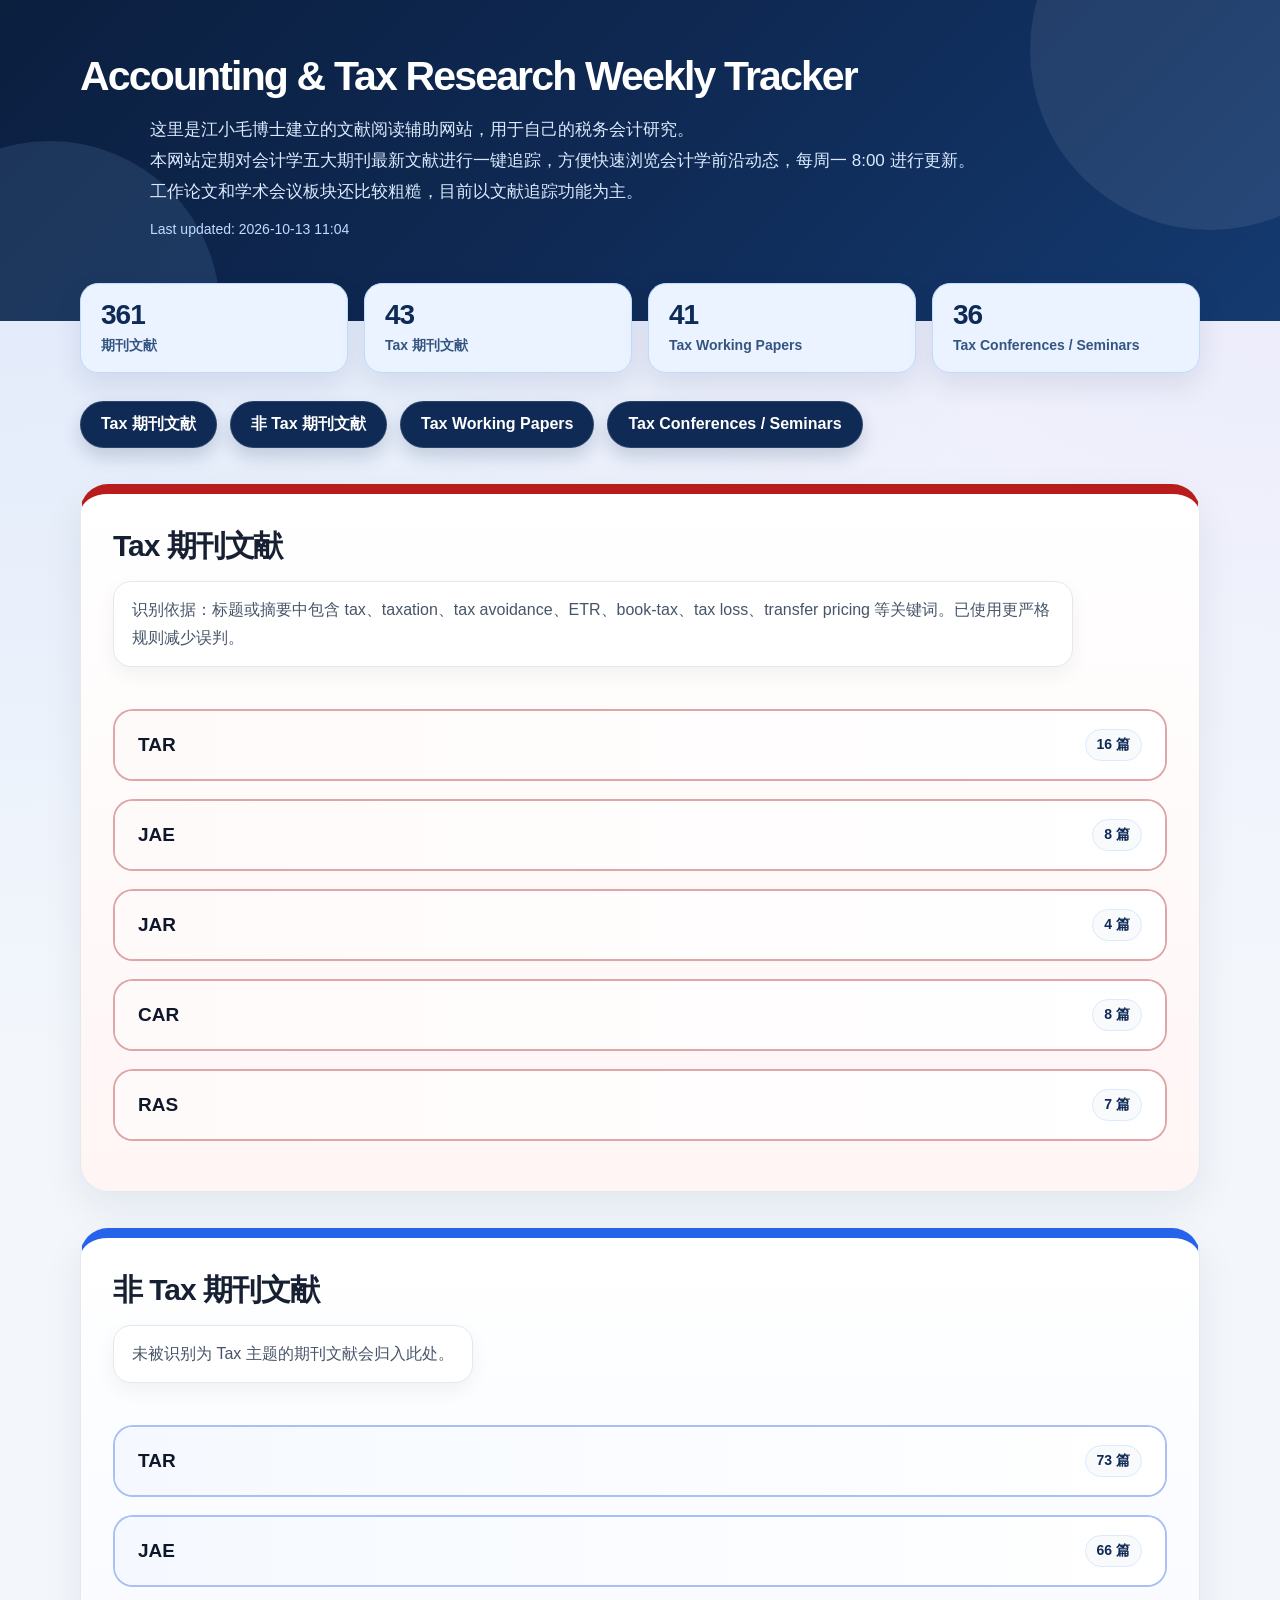
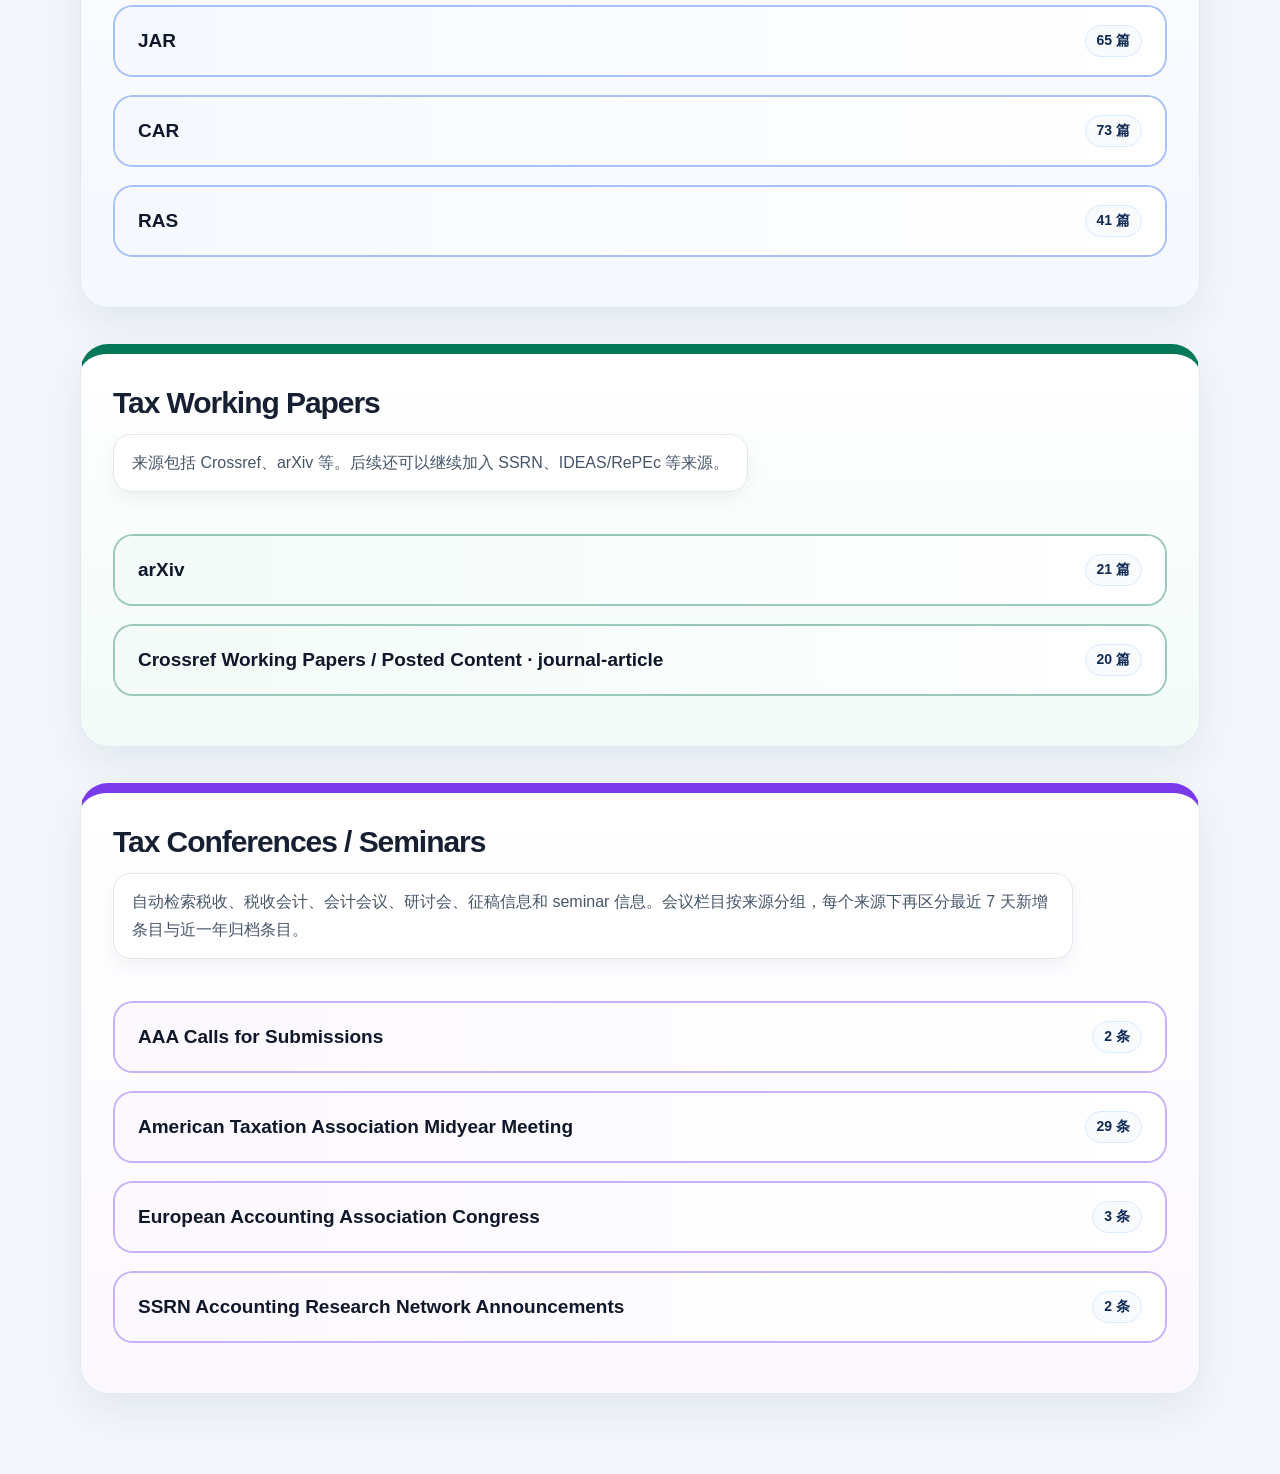
==== commit 7b65cf6d: "Weekly literature update" ====
--- a/docs/index.html
+++ b/docs/index.html
@@ -13,7 +13,7 @@
     <p>这里是江小毛博士建立的文献阅读辅助网站，用于自己的税务会计研究。</p>
 <p>本网站定期对会计学五大期刊最新文献进行一键追踪，方便快速浏览会计学前沿动态，每周一 8:00 进行更新。</p>
 <p>工作论文和学术会议板块还比较粗糙，目前以文献追踪功能为主。</p>
-    <p class="updated">Last updated: 2026-10-12 21:00</p>
+    <p class="updated">Last updated: 2026-10-13 11:04</p>
   </header>
 
   <main>
@@ -27,7 +27,7 @@
         <span>Tax 期刊文献</span>
       </div>
       <div>
-        <strong>40</strong>
+        <strong>41</strong>
         <span>Tax Working Papers</span>
       </div>
       <div>
@@ -1039,7 +1039,7 @@
 
                       <div class="abstract-block">
                         <h4>Abstract</h4>
-                        <p>ABSTRACT We study the economic consequences of anti‐loss trafficking rules, which disallow the use of loss carryforwards as a tax shield after a substantial ownership change. We use staggered changes to these rules in the EU27 Member States, Norway, and the United Kingdom from 1998 to 2019 and find that limiting the transfer of tax losses is related to the number of mergers and acquisitions (M&A) declining by 18%, driven by loss‐making targets. Turning to broader industry dynamics, we find decreases in survival rates of young companies after tighter regulations. Loosening of regulation is associated with increased firm survival. Tightening (loosening) anti‐loss trafficking rules is related to decreased (increased) industry productivity, especially in R&D‐intensive industries that are more prone to loss‐making. Finally, tighter anti‐loss trafficking rules are associated with lower deal synergies and risk‐taking. All effects concentrate in strict regimes.</p>
+                        <p>We study the economic consequences of anti-loss trafficking rules, which disallow the use of loss carryforwards as a tax shield after a substantial ownership change. We use staggered changes to these rules in the EU27 Member States, Norway, and the United Kingdom from 1998 to 2019 and find that limiting the transfer of tax losses is related to the number of mergers and acquisitions (M&amp;A) declining by 18%, driven by loss making targets. Turning to broader industry dynamics, we find decreases in survival rates of young companies after tighter regulations. Loosening of regulation is associated with increased firm survival. Tightening (loosening) anti-loss trafficking rules is related to decreased (increased) industry productivity, especially in R&amp;D-intensive industries that are more prone to loss-making. Finally, tighter anti-loss trafficking rules are associated with lower deal synergies and risk-taking. All effects concentrate in strict regimes.</p>
                       </div>
 
                       
@@ -1076,7 +1076,7 @@
 
                       <div class="abstract-block">
                         <h4>Abstract</h4>
-                        <p>ABSTRACT Effective policymakers must balance the demands of formulating a corporate tax system that raises revenue and spurs economic activity (e.g., investment) while promoting a “level playing field” across firms. Balancing these tradeoffs has likely caused tax systems to become more complex over time, increasing firms’ difficulty in understanding and complying with tax regulations. We investigate the impact of tax system complexity on the responsiveness of firm‐level investment to tax policy changes. Exploiting staggered tax rate changes and variation in tax system complexity across countries, we document two key findings. First, firm‐level investment is less sensitive to changes in the corporate tax rate when tax system complexity is higher, suggesting that such complexity can undermine the ability of tax policy to affect economic growth. Second, the impact of tax complexity on the sensitivity of investment to tax rate changes varies significantly across firms, with domestic‐owned, smaller, and private firms being more affected. These cross‐sectional disparities are consistent with tax system complexity potentially reducing tax system parity. Collectively, our findings suggest that corporate tax system complexity can negatively impact the ability of fiscal policy to affect investment and lead to heterogeneous tax policy responses across firms.</p>
+                        <p>Effective policymakers must balance the demands of formulating a corporate tax system that raises revenue and spurs economic activity (e.g., investment) while promoting a “level playing field” across firms. Balancing these tradeoffs has likely caused tax systems to become more complex over time, increasing firms’ difficulty in understanding and complying with tax regulations. We investigate the impact of tax system complexity on the responsiveness of firm-level investment to tax policy changes. Exploiting staggered tax rate changes and variation in tax system complexity across countries, we document two key findings. First, firm-level investment is less sensitive to changes in the corporate tax rate when tax system complexity is higher, suggesting that such complexity can undermine the ability of tax policy to affect economic growth. Second, the impact of tax complexity on the sensitivity of investment to tax rate changes varies significantly across firms, with domestic-owned, smaller, and private firms being more affected. These cross-sectional disparities are consistent with tax system complexity potentially reducing tax system parity. Collectively, our findings suggest that corporate tax system complexity can negatively impact the ability of fiscal policy to affect investment and lead to heterogeneous tax policy responses across firms.</p>
                       </div>
 
                       
@@ -1117,7 +1117,7 @@
 
                       <div class="abstract-block">
                         <h4>Abstract</h4>
-                        <p>This study examines the relation between taxes and business investment using the setting of an unexpected and economically significant federal corporate income tax rate increase in Canada known colloquially as the Halloween Massacre of 2006. This tax increase only applies to firms organized as income trusts, but not corporations. Using a difference-indifferences design, we find that investment by income trusts decreases about 0.67% for each 1 percentage point increase in the tax rate, translating into over $10 billion in reduced aggregate investment. In decomposing total investment, our results reveal that capital expenditures exhibit an immediate decrease while there is a delayed decrease in acquisition activity. Our results are concentrated in high-investment income trusts that are most sensitive to the link between investment and taxes. Our study helps resolve conflicting prior results by providing robust evidence that tax increases have an economically significant and negative causal effect on business investment.</p>
+                        <p>ABSTRACT This study examines the relation between taxes and business investment using the setting of an unexpected and economically significant federal corporate income tax rate increase in Canada known colloquially as the Halloween Massacre of 2006. This tax increase only applies to firms organized as income trusts, but not corporations. Using a difference‐in‐differences design, we find that investment by income trusts decreases about 0.67% for each 1 percentage point increase in the tax rate, translating into over $10 billion in reduced aggregate investment. In decomposing total investment, our results reveal that capital expenditures exhibit an immediate decrease while there is a delayed decrease in acquisition activity. Our results are concentrated in high‐investment income trusts that are most sensitive to the link between investment and taxes. Our study helps resolve conflicting prior results by providing robust evidence that tax increases have an economically significant and negative causal effect on business investment.</p>
                       </div>
 
                       
@@ -4690,7 +4690,7 @@
 
                       <div class="abstract-block">
                         <h4>Abstract</h4>
-                        <p><span>We review the empirical accounting literature on private firms. Recent advances in data gathering provide new openings to examine private firms which, despite driving half of private sector economic activity, have historically been challenging to study. We provide a conceptual framework to organize the literature, centering on information production, information verification, and information dissemination. Four key takeaways emerge from our review. First, private firm settings offer unique advantages for understanding the economic role of accounting. Because private firms face less regulation than public firms, their accounting choices can shed light on economic tradeoffs that public firm choices cannot. Second, there is limited descriptive evidence on many fundamental accounting choices, including the extent to which private firms follow US GAAP, obtain an audit, or use various management accounting practices. Third, studies jointly modeling private and public firms provide more complete, robust analyses of the economy, regulation in particular. Fourth, private and public firms differ on many central dimensions, which raises difficulties related to conducting empirical analysis and assessing generalizability.&nbsp;</span></p>
+                        <p>We review the empirical accounting literature on private firms. Recent advances in data gathering provide new openings to examine private firms which, despite driving half of private sector economic activity, have historically been challenging to study. We provide a conceptual framework to organize the literature, centering on information production, information verification, and information dissemination. Four key takeaways emerge from our review. First, private firm settings offer unique advantages for understanding the economic role of accounting. Because private firms face less regulation than public firms, their accounting choices can shed light on economic tradeoffs that public firm choices cannot. Second, there is limited descriptive evidence on many fundamental accounting choices, including the extent to which private firms follow US GAAP, obtain an audit, or use various management accounting practices. Third, studies jointly modeling private and public firms provide more complete, robust analyses of the economy, regulation in particular. Fourth, private and public firms differ on many central dimensions, which raises difficulties related to conducting empirical analysis and assessing generalizability.</p>
                       </div>
 
                       
@@ -4766,7 +4766,7 @@
 
                       <div class="abstract-block">
                         <h4>Abstract</h4>
-                        <p>Pandey et al. (2026) examine whether the auditor independence provisions of Sarbanes-Oxley (SOX) impact accounting careers and human-capital development. I discuss how the paper shows that independence regulation affects not just the economic ties of auditors and clients, but also the organization of work through which auditors develop human capital. I interpret the evidence as identifying both intended and unintended consequences of independence rules on accountants' learning, networks, and mobility. The paper adds an important labor-market cost dimension to the evaluation of SOX, but I argue it should be read as informing independence regulation rather than making a case against it. The broader implication is that auditor independence and human capital are complementary inputs into audit quality, which creates a regulatory design problem of protecting auditor objectivity while sustaining expertise.</p>
+                        <p>The thesis explores the relationship between Audit Committees and External Auditors’ fees of a sample of FTSE 350 companies in the UK for the period of 2005-2006. This is achieved by providing answers to three main research questions. First, what are the determinants of Audit Committee activity? Second, what is the relationship between Audit Committee activity and external auditors’ fees? Third, what is the relationship between audit and non-audit fees and how does the Audit Committee affect these? Starting out with an Agency Theoretical background, the study found evidence consistent with the views that a higher proportion of Independent Non-Executive Directors on the board enhances Audit Committees’ activity, but the presence of financial expertise on the committee was not found to be statistically significant in explaining its activity. The thesis also documented evidence that shows that Audit Committee activity is inversely related to managerial ownership of shares in companies. In line with the economic theory of auditing, the researcher used fees paid to the external auditor to proxy for the level of economic bonding between auditors and their clients. Higher fees are interpreted to indicate compromised independence. Five alternative measures of economic bonding were used. The researcher found a stable and statistically significant positive relationship between measures of economic bonding and Audit Committee activity. This finding is consistent with the view that Audit Committees buy more services from the auditors in order to enhance auditing and reporting quality. Strong positive relationships between audit and non-audit services and vice versa were found using a single equation fees model but these relationships were not consistent when the researcher controlled for endogeneity between audit and non audit fees using Simultaneous Equation Models (SEM). Audit Committee activity was not statistically important in these relationships. This evidence taken together supports the proposition that economies of scope exist in the joint provision of both audit and non-auditing services to the same client. Finally the thesis also documents evidence that suggests that knowledge spill-over flows from non-audit services to auditing services and that auditor do not use audit as a loss leader.</p>
                       </div>
 
                       
@@ -5108,7 +5108,7 @@
 
                       <div class="abstract-block">
                         <h4>Abstract</h4>
-                        <p>Building on economic theories of cultural transmission, we examine how audit partners’ cultural trust influences audit outcomes. Based on the “presumptive doubt” perspective of professional skepticism, we propose that audit partners from trusting cultures are more likely to rely on management’s assertions, while still exercising a high degree of caution and not naively trusting management. Consistent with our prediction, we find that audit partners from trusting cultures commit fewer Type I errors when issuing going concern opinions, without significantly increasing Type II errors. The reduction in Type I errors is primarily found when audit partners normally tend to be more conservative, and it is attenuated when management is less trustworthy. At the same time, audit partners from trusting cultures are also associated with more within-GAAP earnings management, suggesting that increased trust entails a cost. Collectively, our findings offer new insights into how cultural trust affects the assurance of accounting information.</p>
+                        <p>SUMMARY We examine whether increases in co-working experience between the lead and concurring audit partners affect engagement audit quality and audit efficiency. We define co-working experience as the lead and concurring audit partners having worked together in these roles on previous audit engagements for clients other than the focal client. A priori, increases in co-working experience could increase or decrease audit quality, but are expected to increase audit efficiency. Using data from Taiwan, where the identities of lead and concurring audit partners are known, we find that co-working experience is positively associated with audit quality and audit efficiency. Further, the effects of co-working experience on audit quality and audit efficiency are more pronounced when co-working experience is more intensive, the two partners are more accessible to each other, the audit firm is less experienced with the client or less knowledgeable about the client's industry, or client audit risks are higher. Data Availability: Data are available from the sources cited in the text. JEL Classifications: M4; M42.</p>
                       </div>
 
                       
@@ -5450,7 +5450,7 @@
 
                       <div class="abstract-block">
                         <h4>Abstract</h4>
-                        <p>This Notes and Comments is brought to you for free and open access by the Law Reviews at Digital Commons @ Loyola Marymount University and Loyola Law School. It has been accepted for inclusion in Loyola of Los Angeles International and Comparative Law Review by an authorized administrator of Digital Commons @ Loyola Marymount University and Loyola Law School. For more information, please contact digitalcommons@lmu.edu. Recommended Citation</p>
+                        <p><p>We analyze the market impact of the SEC’s 2023 amendments to Rule 10b5-1, which introduced cooling-off periods, restrictions on overlapping plans, and enhanced disclosure requirements. We show that insider trading decreases significantly after the reform, particularly among firms with high insider trading levels prior to the amendments. Simultaneously, price impact, quoted spreads, and effective spreads decrease, market depths increase, and price efficiency improves. Instrumental-variable estimates confirm that declines in insider trading lead to better liquidity and efficiency. The evidence indicates that the amendments significantly reduced opportunistic insider trading and improved overall market quality.</p></p>
                       </div>
 
                       
@@ -5602,7 +5602,7 @@
 
                       <div class="abstract-block">
                         <h4>Abstract</h4>
-                        <p>We study whether misconduct by firms and investment advisers declines around a quasi-natural experiment created by the staggered launch of Twitter accounts by regional offices of the U.S. Securities and Exchange Commission (SEC). Even though the tweets repackage information available on the SEC’s website, we find a reduction in opportunistic insider trading and financial misreporting for firms, and a reduction in customer complaints against investment advisers. Consistent with the tweets making enforcement actions more salient and widely disseminated, we find the decline in misconduct to be cross-sectionally related to Twitter following and engagement, the fraction of retail clients, tweet content, and investment in compliance. In addition, we find Twitter adoption expands press coverage of the SEC’s work and increases stock market reactions to SEC enforcement actions. Our results suggest that regulators’ use of social media, a relatively low-cost intervention, deters misconduct.</p>
+                        <p>There are plenty of noneconomic reasons to care whether victims are compensated in class actions. The traditional law-and-economics view, however, is that when individual claim values are small, there is no reason to care whether victims are compensated. Rather than compensation deterring wrongdoing is tort law's primary economic objective. And on this score, law-and-economics scholars contend that only the aggregate amount of money that a defendant expects to pay affects deterrence. They say that it does not matter for deterrence purposes how that money is split between victims, lawyers, and charities. This Article challenges that claim about achieving tort law's primary objective and argues that there is an economic reason to care whether victims are compensated in class actions. It offers reason to think that compensating victims deters more wrongdoing than the same amount of relief in other forms, at least in damages class actions.\nPut a different way, this Article contends that the primary objectives of class actions -- compensation and deterrence -- are intertwined in ways that scholars have not previously recognized. Compensation affects the amount of reputational harm that class actions inflict on defendants, and anticipating that reputational harm provides a source of deterrence. Because the public cares whether victims are compensated in civil litigation, if class actions were frequently to slight compensation that would undermine public perception of the class device; class actions would come to seem more like plaintiffs' lawyers' extortion mechanisms than legitimate means of redressing harm. Diminished procedural legitimacy makes the class action a less powerful signal about the validity of the underlying claims, which undermines reputational deterrence.</p>
                       </div>
 
                       
@@ -6248,7 +6248,7 @@
 
                       <div class="abstract-block">
                         <h4>Abstract</h4>
-                        <p><div> Since 2011, there has been a substantial decline in the number of students graduating from college with accounting majors. We help explain this decline by empirically showing that technological advancement is associated with lower relative demand from employers for accounting majors compared to other business majors, especially finance. Specifically, corporate software investment is associated with lower relative wages and employment for accounting majors. Cross-sectional tests point to these findings resulting from differences in demand for human capital associated with specific college majors. As the wage gap between finance and accounting majors widens, fewer students subsequently choose an accounting major and more choose a finance major, consistent with selection models going back to Roy (1951).&nbsp;Our findings illustrate the utility of incorporating human capital demand factors into analyses of accounting labor markets and their connection to college major choice. </div></p>
+                        <p>Since 2011, there has been a substantial decline in the number of students graduating from college with accounting majors. We help explain this decline by empirically showing that technological advancement is associated with lower relative demand from employers for accounting majors compared to other business majors, especially finance. Specifically, corporate software investment is associated with lower relative wages and employment for accounting majors. Cross-sectional tests point to these findings resulting from differences in demand for human capital associated with specific college majors. As the wage gap between finance and accounting majors widens, fewer students subsequently choose an accounting major and more choose a finance major, consistent with selection models going back to Roy (1951). Our findings illustrate the utility of incorporating human capital demand factors into analyses of accounting labor markets and their connection to college major choice.</p>
                       </div>
 
                       
@@ -6286,7 +6286,7 @@
 
                       <div class="abstract-block">
                         <h4>Abstract</h4>
-                        <p>SEC-mandated, machine-readable structured filings are an alternative source to Compustat for companies’ accounting data. Discrepancies between as-filed and Compustat data, potentially a result of Compustat’s standardizations, are more pronounced for firms with complex financial reporting. We show that these data discrepancies affect inferences in four research settings: (i) properties of accrual accounting, including accruals-cash flow relationships and abnormal accruals; (ii) real earnings management; (iii) the existence and magnitude of six of 21 accounting-based anomalies examined, including the accruals anomaly; and (iv) disclosure quality assessments based on the hierarchical structure of financial statement items. FactSet data also exhibit significant and often larger discrepancies from as-filed data. Our findings demonstrate the importance of these data discrepancies for the interpretation of empirical tests.</p>
+                        <p>No abstract available.</p>
                       </div>
 
                       
@@ -7271,7 +7271,7 @@
 
                       <div class="abstract-block">
                         <h4>Abstract</h4>
-                        <p>No abstract available.</p>
+                        <p>ABSTRACT This paper examines investors’ perceptions of auditor involvement in non‐GAAP reporting as captured by non‐GAAP disclosures in 10‐K filings. We find that firm‐years with auditor involvement in non‐GAAP reporting have higher CARs, lower bid–ask spreads, lower stock volatility, and lower abnormal trading volume on 10‐K filing dates. To sharpen identification of auditor involvement, we hand‐collect non‐GAAP measures and reconciliations for S&P 500 firms and identify which exclusions reconcile directly to the audited financial statements. As the percentage of exclusions that reconcile directly to the audited financial statements increases, bid–ask spreads and stock volatility on 10‐K filing dates decrease. We find that the results are not driven by strategic reporting or managers’ responses to perceived litigation risk. This study provides new insights into non‐GAAP disclosures outside of earnings announcements, which have been largely ignored in prior literature. Collectively, our results suggest investors value auditor involvement in non‐GAAP reporting and inform policymakers and standard setters considering the usefulness of assurance over non‐GAAP measures.</p>
                       </div>
 
                       
@@ -7374,7 +7374,7 @@
 
                       <div class="abstract-block">
                         <h4>Abstract</h4>
-                        <p>ABSTRACT We assemble and describe a sample of 174,782 lawsuits filed against 218,437 public‐company lawsuit‐defendants in federal district court from 2006 to 2021. These lawsuits involve an array of allegations, including product liability, civil rights discrimination, contract breaches, improper compensation and labor practices, antitrust violations, corruption, securities violations, pollution, and intellectual property infringement. The sample exhibits rich variation across firms, industries, time, suit type, plaintiffs, and outcomes—reflecting not only firm activities but also social, political, and regulatory trends. Although many claims matter very little, some are important individually or in aggregate. We observe 23% of defendants experience a market value decline exceeding 10% of current assets around the lawsuit filing. Consistent with the notion that even low‐stakes claims, when numerous or persistent, can introduce frictions or reflect underlying issues, we find that aggregate legal exposure is associated with increased return volatility and decreased profitability. Subsequent tests indicate that materiality, public and private enforcement, and firms’ information environments (as well as other firm traits) are associated with managers’ decisions to disclose these claims. Collectively, our descriptive evidence establishes a foundation for further research into underexplored types of corporate litigation that represent a broad range of alleged wrongdoing and socially irresponsible behavior.</p>
+                        <p>We collect a sample of 178,334 lawsuits filed against 222,913 lawsuit-defendants (representing 5,533 unique public companies) in federal district court from 2006 through 2021. These lawsuits involve an array of allegations, including product liability, civil rights discrimination, cybersecurity breaches, improper compensation and labor practices, antitrust violations, corruption, securities violations, pollution, and intellectual property infringement. Less than 0.6% of these cases stem from securities class action claims. The remaining cases exhibit rich variation in legal exposure across firms, industries, and time that reflects firm activities as well as social, political, and regulatory trends. Our findings indicate that materiality, public and private enforcement, the richness of firms’ information environments (including the desire to control the narrative surrounding the lawsuit), and firm characteristics factor into managers’ decisions to disclose these claims. Subsequent tests link aggregate legal exposure to return volatility, suggesting value in taking a holistic view when considering how litigation shapes firms’ risk. Collectively, our findings establish the foundation to further study the adequacy and strategic nature of the disclosure of contingent liabilities, and to explore alleged corporate misbehavior in myriad present-day contexts. In so doing, they highlight the importance of taking a context-specific view when assessing legal exposure.</p>
                       </div>
 
                       
@@ -7478,7 +7478,7 @@
 
                       <div class="abstract-block">
                         <h4>Abstract</h4>
-                        <p>ABSTRACT Combining hedge funds’ quarterly position information with their access records on the SEC's EDGAR server, we explore whether hedge funds proactively gather and analyze textual information in 10‐K filings related to their stock holdings, and how these behaviors affect their positions. We find that hedge funds adjust their positions according to the textual information in the annual reports they download. Meanwhile, analyzing these reports helps them to generate excess returns. Overall, our evidence suggests that the textual content of annual reports contains crucial company insights, prompting a subset of hedge funds that engage in bulk downloads from the SEC's website to trade based on diligent analysis of 10‐K filings.</p>
+                        <p>Combining hedge fund quarterly position information with their access records on the SEC's EDGAR server, we explore whether hedge funds proactively gather and analyze the textual information within 10-K filings that correspond to their stock holdings, and how these behaviors might affect their positions. We show that hedge funds adjust their positions according to the text of the annual reports they download. Meanwhile, analyzing textual information in annual reports helps hedge funds generate excess returns. Overall, our evidence supports that the textual content within annual reports harbors crucial company insights, prompting a subset of hedge funds engaged in bulk downloads from the SEC's website to execute trades grounded in diligent analysis of this textual information present in 10-K filings.</p>
                       </div>
 
                       
@@ -7772,7 +7772,7 @@
 
                       <div class="abstract-block">
                         <h4>Abstract</h4>
-                        <p><span><span>We examine the labor market consequences of the 2020 Regulation S-K requiring human capital disclosure in 10K filings. Using large-sample job-level data and a </span></span><span>Generative </span><span><span>Large Language Model (GLLM), we observe that public firms subject to the regulation increase their disclosure of diversity, equity, and inclusion (DEI) information in job postings relative to a matched sample of large private firms. The increase in job-posting disclosure is more pronounced among firms facing greater external pressure </span></span><span>to increase their </span><span><span>workforce </span></span><span>diversity</span><span><span>. These findings suggest a shift in demand for diverse candidates by public firms following the regulation. Yet, consistent with short-term inelastic labor supply, this demand shift lengthens the recruitment period, with noticeable increases in workplace gender diversity emerging one year after the regulation, particularly among firms that demonstrate a credible commitment to DEI. Our study documents how securities regulations can impact labor market practices and underscores the challenges involved in shaping workforce diversity.</span></span><span></span></p>
+                        <p>ABSTRACT We examine the labor market consequences of the 2020 Regulation S‐K requiring human capital disclosure in 10K filings. Using large‐sample job‐level data and a Generative Large Language Model (GLLM), we observe that public firms subject to the regulation increase their disclosure of diversity, equity, and inclusion (DEI) information in job postings relative to a matched sample of large private firms. The increase in job‐posting disclosure is more pronounced among firms facing greater external pressure to increase their workforce diversity. These findings suggest a shift in demand for diverse candidates by public firms following the regulation. Yet, consistent with short‐term inelastic labor supply, this demand shift lengthens the recruitment period, with noticeable increases in workplace gender diversity emerging one year after the regulation, particularly among firms that demonstrate a credible commitment to DEI. Our study documents how securities regulations can impact labor market practices and underscores the challenges involved in shaping workforce diversity.</p>
                       </div>
 
                       
@@ -7812,7 +7812,7 @@
 
                       <div class="abstract-block">
                         <h4>Abstract</h4>
-                        <p><div> We study how the assignment of intellectual property rights between inventors and their employers affects innovation. Incomplete contracting theories predict that stronger employer property rightsreduce the threat that employee inventors hold up their employers, thereby affecting inventor and invention outcomes. We test these predictions using a U.S. appellate court ruling that shifted the assignment of property rights from inventors to their employers. Within-employer-year analyses demonstrate that affected inventors are less likely to self-assign patents, assign patents to new employers, or leave their current employer, all consistent with reduced inventor ability to hold up their employers. Due to the reduced possibility of hold-up, affected inventors’ innovations are revealed more promptly when disclosed, draw from a broader set of prior patents, and spread more to subsequent patents. If affected inventors do leave their employer, they are more likely to relocate to unaffected states. Furthermore, employers affected by the ruling are more likely to locate their inventors in agglomeration economies and alter their innovation strategy by reallocating activity across states and expanding their innovation portfolios. Our collective evidence suggests that shifting intellectual property rights to employers affects inventor and invention outcomes by reducing the threat of employee hold-up from the employer’s perspective.&nbsp; </div></p>
+                        <p>We study how the assignment of intellectual property rights between inventors and their employers affects innovation. Incomplete contracting theories predict that stronger employer property rights reduce the threat that employee inventors hold up their employers, thereby affecting inventor and invention outcomes. We test these predictions using a U.S. appellate court ruling that shifted the assignment of property rights from inventors to their employers. Within-employer-year analyses demonstrate that affected inventors are less likely to retain patent rights, assign patents to new employers, or leave their current employer, all consistent with reduced inventor ability to hold up their employers. Due to the reduced possibility of hold-up, affected inventors’ innovations are revealed more promptly when disclosed, draw from a broader set of prior patents, and spread more to subsequent patents. If affected inventors do leave their employer, they are more likely to relocate to unaffected states. Furthermore, employers affected by the ruling are more likely to locate their inventors in agglomeration economies and alter their innovation strategy by reallocating activity across states and expanding their innovation portfolios. Our collective evidence suggests that shifting intellectual property rights to employers affects inventor and invention outcomes by reducing the threat of employee hold-up from the employer's perspective.</p>
                       </div>
 
                       
@@ -8304,7 +8304,7 @@
 
                       <div class="abstract-block">
                         <h4>Abstract</h4>
-                        <p>ABSTRACT Professional development and training are essential for organizational growth and success, but resource constraints often force managers into a dilemma: Should they train their lower performing or higher performing employees? While lower performers with greater skill gaps can benefit more from training than higher performers, managers must also consider employees’ fairness concerns. Using an interactive experiment, we predict and find that how employees react to their manager's allocation of training resources depends on the prevailing fairness norms in the work environment. When egalitarian norms dominate, such as when employees have little control over their job tasks, lower performers take the receipt of resources for training for granted and react negatively when the manager allocates those resources to higher performers instead. In contrast, when meritocratic norms dominate, such as when employees have more control over their job tasks, higher performers react more negatively than lower performers to not receiving training resources. Additional experiments suggest that these fairness‐norm–dependent reactions are most pronounced under tournament incentives and may disappear under individual performance‐based pay. Overall, our study highlights the importance for managers to consider both employee productivity and the prevailing fairness norms of the work environment when allocating scarce training resources.</p>
+                        <p>No abstract available.</p>
                       </div>
 
                       
@@ -8374,7 +8374,7 @@
 
                       <div class="abstract-block">
                         <h4>Abstract</h4>
-                        <p>In the face of rising interest rates in 2022, banks mitigated interest rate exposure of the accounting value of their assets but left the vast majority of their long-duration assets exposed to interest rate risk.Data from call reports and SEC filings shows that only 6% of U.S. banking assets used derivatives to hedge their interest rate risk, and even heavy users of derivatives left most assets unhedged.The banks most vulnerable to asset declines and solvency runs decreased existing hedges, focusing on short-term gains but risking further losses if rates rose.Instead of hedging the market value risk of bank asset declines, banks used accounting reclassification to diminish the impact of interest rate increases on book capital.Banks reclassified $1 trillion in securities as held-to-maturity (HTM) which insulated these assets book values from interest rate fluctuations.More vulnerable banks were more likely to reclassify.Extending Jiang et al.'s (2023) solvency bank run model, we show that capital regulation could address run risk by encouraging capital raising, but its effectiveness depends on the regulatory capital definitions and can by eroded by the use of HTM accounting.Including deposit franchise value in regulatory capital calculations without considering run risk could weaken capital regulation's ability to prevent runs.Our findings have implications for regulatory capital accounting and risk management practices in the banking sector.</p>
+                        <p>We document that as interest rates rose in 2022, banks limited the impact on the accounting value of their assets but left most long-duration assets exposed to interest rate risk. Call report and SEC data show that only about 6% of U.S. banking assets were hedged with derivatives, and even the heaviest users hedged only a small share of their portfolios. Rather than hedge market-value risk, banks relied on held-to-maturity (HTM) accounting to shield book capital, reclassifying roughly $1 trillion of securities as HTM once rates began to rise. More vulnerable banks, especially those overseen by less stringent state regulators, were more likely to shift into HTM. We develop a simple model of how capital regulation, accounting rules, and bank incentives interact in determining whether banks hedge interest rate risk or recapitalize. Capital regulation can reduce run risk, particularly when equity holders are unwilling to hedge or raise new capital. HTM accounting can help well-capitalized banks avoid the costs of excessively tight capital requirements, but it can also enable weaker, moderately-capitalized, banks to window-dress capital ratios, leaving them susceptible to runs. Incorporating deposit franchise value into regulatory capital without considering run risk may further weaken the effectiveness of capital regulation. These findings carry important implications for regulatory capital accounting and risk-management practices across the banking sector.</p>
                       </div>
 
                       
@@ -9400,7 +9400,7 @@
 
                       <div class="abstract-block">
                         <h4>Abstract</h4>
-                        <p>ABSTRACT Whereas prior studies primarily examine how environmental shocks affect manufacturing, distribution, and supply chains, we examine a distinct and understudied channel: the effect of wildfire smoke on human capital operating from firm headquarters. Using satellite‐based smoke plume measures, we show that wildfire smoke exposure in a firm's headquarters county is associated with lower operating income, with effects strengthening as smoke becomes more frequent and severe. Exposure is associated with increased employee health concerns, higher employee turnover, and shorter tenure. The negative association is stronger for firms that rely more heavily on skilled employees, and it is concentrated in higher operating costs. Collectively, these findings are consistent with wildfire smoke impairing workforce stability and productivity. Our study points to the need for enhanced climate‐risk and human‐capital disclosures. It also informs HR managers' planning for absenteeism and employee well‐being, and helps investors, audit committees, and auditors better assess smoke‐related operating risks.</p>
+                        <p>No abstract available.</p>
                       </div>
 
                       
@@ -9506,7 +9506,7 @@
 
                       <div class="abstract-block">
                         <h4>Abstract</h4>
-                        <p>ABSTRACT Firms increasingly support employee‐led startups by providing funding in exchange for equity. These investments create a dual role for employees, who pursue their entrepreneurial ventures as shared residual claimants while continuing to work on core tasks under incomplete fixed‐pay contracts. Although the investments align incentives within the startup, their effects on employees' effort in their core roles remain unclear. Using an experimental economics approach, I examine how a firm's investment decision affects employees' effort on core tasks. To isolate what is unique about equity investments, I use a non‐equity gift of equal monetary value as the baseline. The results show that employees reduce effort more when the firm denies a non‐equity gift than when it denies an equity investment. This difference arises because employees view a denied equity investment as the firm's business judgment based on risk and expected return, rather than as a failure to act generously. When funding in either form is provided, employees reciprocate positively, resulting in similarly high effort. Overall, the findings suggest that equity‐based entrepreneurship programs can help motivate effort on both startups and core tasks while mitigating the harm of rejecting employees' proposals.</p>
+                        <p>No abstract available.</p>
                       </div>
 
                       
@@ -9539,7 +9539,7 @@
 
                       <div class="abstract-block">
                         <h4>Abstract</h4>
-                        <p>No abstract available.</p>
+                        <p>ABSTRACT The PCAOB posits that audit partner and manager involvement, primarily through greater supervision and review (“oversight”) of audit engagements, is an important determinant and indicator of audit quality. We test this notion by empirically examining the link between staffing leverage, as measured by an office's ratio of audit partners and managers to audit employees, and audit outcomes from 2008 to 2022. We find staffing leverage is associated with lower rates of client misstatements, comment letters, and PCAOB inspection deficiencies, suggesting higher audit quality. When disaggregated, the association pertains to both partners and nonpartner managers. This relation is stronger for more complex clients and for offices with better management. We also find that staffing leverage measured at the firm level predicts audit quality, and that both office‐ and firm‐level staffing leverage are incrementally informative of audit quality, suggesting disclosing audit oversight metrics at multiple levels could be beneficial. However, the association between firm‐level staffing leverage and audit quality is statistically detected only within Big 4 audits. These findings suggest that audit committees, investors, and regulators can use audit‐office partner‐staffing and manager‐staffing leverage as an informative indicator of audit quality, particularly for complex engagements.</p>
                       </div>
 
                       
@@ -9609,7 +9609,7 @@
 
                       <div class="abstract-block">
                         <h4>Abstract</h4>
-                        <p>No abstract available.</p>
+                        <p>ABSTRACT Prior research finds that the textual content of Item 1A risk factor disclosures in 10‐K filings provides valuable information about firm risk. However, less is known about whether the ordering of these disclosures conveys useful information. We examine whether the relative prominence of individual risk factors within Item 1A reflects firms' exposure to the underlying risks and predicts future adverse outcomes. Focusing on credit and goodwill risk disclosures, we find that risk factor prominence is associated with proxies for the underlying risks and predicts credit rating downgrades, bankruptcy filings, and goodwill impairments. We further find that prominence is more informative during periods of high information uncertainty, when the benefits of risk disclosure are predicted to be greater. Overall, our findings suggest that risk factor prominence offers a valuable signal of firm risk that complements the textual disclosures in Item 1A. Accordingly, investors, analysts, lenders, auditors, boards, and regulators should consider both the level of, and changes in, risk factor prominence when evaluating firm risk.</p>
                       </div>
 
                       
@@ -9904,7 +9904,7 @@
 
                       <div class="abstract-block">
                         <h4>Abstract</h4>
-                        <p>ABSTRACT This study evaluates the auditing profession's diversity outcomes by comparing diversity along the university to job pipeline for auditing and other comparison disciplines. My tests show consistently anomalous outcomes for Black people in the audit labor pipeline, and therefore, I focus the study on them. I find that, among college freshmen planning to major in accounting, Black college freshmen are significantly overrepresented relative to freshmen planning to major in other business disciplines or nonbusiness disciplines. I find evidence of Black underrepresentation in the audit labor pipeline at every subsequent point: among accounting bachelor's and master's degree recipients, in the audit firm recruiting process, and among young professional auditors. My evidence of especially sharp Black attrition from accounting degree programs is, to my knowledge, novel. Although I lack sufficient data to pinpoint the mechanisms causing this sharp Black attrition from accounting degree programs, my findings are inconsistent with the popular theory that Black college students are distinctively uninterested in pursuing accounting education. It is not yet possible to make well‐targeted and data‐driven policy prescriptions to counter Black attrition from accounting degree programs because its causes are not well understood. Universities could contribute to the diagnosis process by systematically collecting and distributing data characterizing when and why students select away from accounting. My findings on audit firm recruiting are inconsistent with popular theories that Black underrepresentation in audit firms is attributable to overtly racially biased recruiters or lower interest among Black accounting graduates in pursuing careers in audit firms. Rather, my findings conform best with unintentionally biased recruiting by audit firms, which appear to make recruiting investments using outdated definitions of school quality. My evidence suggests that campus‐recruiting leaders within audit firms have the opportunity to hire more Black auditors without reducing the quality of the schools from which they recruit.</p>
+                        <p>No abstract available.</p>
                       </div>
 
                       
@@ -10023,7 +10023,7 @@
 
                       <div class="abstract-block">
                         <h4>Abstract</h4>
-                        <p>No abstract available.</p>
+                        <p>ABSTRACT This paper examines private meetings between company managers and institutional investors as part of the broader financial reporting environment. Using direct observations of 39 such meetings across four large, listed companies—complemented with the study of preparatory work and internal documents—the paper investigates how these meetings help build and maintain relationships between companies and investors. The analysis shows that the importance of these meetings lies not primarily in the exchange of new information but in the creation of familiarity, focused engagement, and exclusivity, which strengthen social ties and reinforce participants' positions in the capital market. Drawing on interaction ritual theory, the paper identifies three forms of ritual work through which these outcomes are produced: assembly work, conversational work, and bodily work. The study contributes to research on the social embeddedness of capital markets and suggests that private reporting meetings should be understood not only as informational events but also as relational mechanisms that shape access, trust, and network persistence.</p>
                       </div>
 
                       
@@ -10222,7 +10222,7 @@
 
                       <div class="abstract-block">
                         <h4>Abstract</h4>
-                        <p>No abstract available.</p>
+                        <p>ABSTRACT I use downloads of regulatory filings by SEC employees as a measure of SEC attention and find that SEC employees are disproportionately less likely to review the filings of firms with names later in the alphabet. Additional tests show that alphabetical order determines a firm's priority when the SEC follows up on common shocks among peer firms and that the strength of the SEC's alphabetical bias does not vary with the intensity of resource constraints. Further, the SEC appears to be more surprised by the restatements of end‐of‐the‐alphabet firms. These results are consistent with a cognitive bias that leads SEC employees to pay more attention to firms at the top of alphabetically sorted lists. Last, using shocks to alphabetical order caused by firm name changes, I find that alphabetically induced increases in SEC attention are linked with lower future noncompliance, suggesting that the regulatory effects of alphabetical order are material. Overall, this study highlights the “human” element of regulatory attention.</p>
                       </div>
 
                       
@@ -10541,7 +10541,7 @@
 
                       <div class="abstract-block">
                         <h4>Abstract</h4>
-                        <p>No abstract available.</p>
+                        <p>ABSTRACT Research has long recognized that institutional investors possess significant information processing advantages. Yet even these investors face limited‐attention constraints, implying that periods of distraction may attenuate their advantage. We examine the effects of a plausibly exogenous shock to institutional attention arising from the annual buy‐side‐focused Equity Research and Valuation (ERV) conference for Chartered Financial Analysts on institutions' information processing at earnings announcements. Validation tests using conference call data indicate that fewer buy‐side analysts are present on earnings calls during ERV conferences and that questions are shorter, consistent with the presence of substitute or backup analysts. In our main analyses, we find that buy‐side analyst inattention reduces information asymmetry among investors and improves liquidity at these earnings announcements, consistent with theory, and observe similar results for non–earnings announcement events. In additional tests, we document slower price formation, but also more profitable retail trading, during these periods. Collectively, we provide novel evidence on the market consequences of institutional inattention during key information events.</p>
                       </div>
 
                       
@@ -10656,7 +10656,7 @@
 
                       <div class="abstract-block">
                         <h4>Abstract</h4>
-                        <p>No abstract available.</p>
+                        <p>La recherche dont rend compte cet article avait pour objet d’étudier les objectifs des états financiers annuels et intermédiaires des PME et les conditions de leur genèse. Elle procède d’une enquête par questionnaire, menée, auprès du dirigeant principal de ces entreprises au Canada. Les résultats confirment que les PME sont très hétérogènes et ne constituent pas des modèles réduits des organisations de grande dimension. Plus spécifiquement, la présente recherche ajoute une validation à un cadre conceptuel développé en système d’information.</p>
                       </div>
 
                       
@@ -10794,7 +10794,7 @@
 
                       <div class="abstract-block">
                         <h4>Abstract</h4>
-                        <p>No abstract available.</p>
+                        <p>Les plateformes de travail se caractérisent par leur recours à une main d'œuvre externalisée, employée à la demande et rémunérée à la tâche, afin de produire des services standardisés à flux tendu. Leur émergence est souvent perçue comme un tournant majeur du rapport capital-travail, suggérant des changements fondamentaux dans la dynamique d'accumulation capitaliste. Pourtant, en une décennie d'activité, la plupart de ces entreprises ne sont toujours pas rentables, ce qui questionne leur capacité à représenter un modèle durable de relation de travail capitaliste. L'objectif de cette thèse, qui s'intéresse plus particulièrement au cas des plateformes de livraison, est de clarifier la structure économique de ces plateformes et leur impact sur l'organisation de la production dans les branches qu'elles investissent. Ce faisant, elle vise à proposer une approche plus nuancée de leur rôle dans la trajectoire d'accumulation capitaliste. Le chapitre 1 discute trois propositions formulées dans le champ de l'économie politique hétérodoxe. Ces approches se fixent essentiellement sur les dimensions régressives de l'économie de plateforme en négligeant les transformations productives qu'elles suscitent par ailleurs. La thèse suggère de rééquilibrer l'analyse en soulignant que leurs dimensions les plus régressives ne garantissent pas nécessairement la viabilité économique des plateformes. La première partie de la thèse propose d'abord une analyse approfondie des modèles économiques de plateformes de livraison. Elle articule pour cela deux niveaux : d'abord l'analyse de la structure des modèles économiques (chapitre 2), puis l'exploration de l'organisation concrète des marchés (chapitre 3). Nous concluons qu'un accès des plateformes à la rentabilité opérationnelle paraît peu probable à court terme, du moins pour ce qui concerne les marchés occidentaux. Dès lors, leur viabilité économique doit dépendre d'autres leviers que la réduction artificielle des coûts du travail. La deuxième partie de la thèse se penche sur les recompositions productives que les plateformes de livraison suscitent dans la branche de la restauration. L'essor d'un marché de masse de la livraison entraîne des réalignements stratégiques de la part d'entreprises tierces, notamment autour d'un modèle productif émergeant en restauration : les dark kitchens, des cuisines qui écoulent leurs produits exclusivement par les plateformes (chapitre 4). Les mutations formelles et réelles des modèles d'entreprises expriment la poursuite de l'accumulation, dans une forme d'industrialisation du secteur de la restauration (chapitre 5). Elles mettent en évidence le rôle que les plateformes peuvent jouer dans la transformation des méthodes de production dans les branches où elles opèrent, mouvement auquel leur propre viabilité apparaît suspendue.</p>
                       </div>
 
                       
@@ -14111,15 +14111,48 @@
           <details class="journal-block">
             <summary>
               <span>Crossref Working Papers / Posted Content · journal-article</span>
-              <span>19 篇</span>
+              <span>20 篇</span>
             </summary>
 
+            
+              <article class="card working-card">
+                <div class="meta">
+                  Crossref Working Papers / Posted Content · journal-article · 2027-01
+                </div>
+
+                
+                  <span class="new-badge">本周新增</span>
+                
+
+                <h3>
+                  <a href="https://doi.org/10.1016/j.jbusres.2026.116579" target="_blank">
+                    Board gender diversity, cultural logics, and corporate tax behaviour
+                  </a>
+                </h3>
+
+                <div class="abstract-block">
+                  <h4>Abstract</h4>
+                  <p>No abstract available.</p>
+                </div>
+
+                <p class="authors">
+                  
+                    Authors: Atia Hussain, Ammad Ahmed, Bao Thi Ngoc Nguyen
+                  
+                </p>
+
+                <p>
+                  <span class="tag tax-tag">Tax Working Paper</span>
+                </p>
+              </article>
             
               <article class="card working-card">
                 <div class="meta">
                   Crossref Working Papers / Posted Content · journal-article · 2027
                 </div>
 
+                
+                  <span class="new-badge">本周新增</span>
                 
 
                 <h3>
@@ -14150,6 +14183,8 @@
                 </div>
 
                 
+                  <span class="new-badge">本周新增</span>
+                
 
                 <h3>
                   <a href="https://doi.org/10.1016/j.jbusres.2026.116493" target="_blank">
@@ -14179,6 +14214,8 @@
                 </div>
 
                 
+                  <span class="new-badge">本周新增</span>
+                
 
                 <h3>
                   <a href="https://doi.org/10.1504/ijmfa.2027.10070040" target="_blank">
@@ -14721,7 +14758,7 @@
                     <p class="authors">
                       First seen: 2026-05-12
                       
-                        · Last seen: 2026-10-12
+                        · Last seen: 2026-10-13
                       
                     </p>
 
@@ -14753,7 +14790,7 @@
                     <p class="authors">
                       First seen: 2026-08-31
                       
-                        · Last seen: 2026-10-12
+                        · Last seen: 2026-10-13
                       
                     </p>
 
@@ -14842,7 +14879,7 @@
                     <p class="authors">
                       First seen: 2026-05-12
                       
-                        · Last seen: 2026-10-12
+                        · Last seen: 2026-10-13
                       
                     </p>
 
@@ -14874,7 +14911,7 @@
                     <p class="authors">
                       First seen: 2026-05-12
                       
-                        · Last seen: 2026-10-12
+                        · Last seen: 2026-10-13
                       
                     </p>
 
@@ -14906,7 +14943,7 @@
                     <p class="authors">
                       First seen: 2026-05-12
                       
-                        · Last seen: 2026-10-12
+                        · Last seen: 2026-10-13
                       
                     </p>
 
@@ -14938,7 +14975,7 @@
                     <p class="authors">
                       First seen: 2026-05-12
                       
-                        · Last seen: 2026-10-12
+                        · Last seen: 2026-10-13
                       
                     </p>
 
@@ -14970,7 +15007,7 @@
                     <p class="authors">
                       First seen: 2026-05-12
                       
-                        · Last seen: 2026-10-12
+                        · Last seen: 2026-10-13
                       
                     </p>
 
@@ -15002,7 +15039,7 @@
                     <p class="authors">
                       First seen: 2026-05-12
                       
-                        · Last seen: 2026-10-12
+                        · Last seen: 2026-10-13
                       
                     </p>
 
@@ -15162,7 +15199,7 @@
                     <p class="authors">
                       First seen: 2026-05-12
                       
-                        · Last seen: 2026-10-12
+                        · Last seen: 2026-10-13
                       
                     </p>
 
@@ -15226,7 +15263,7 @@
                     <p class="authors">
                       First seen: 2026-05-12
                       
-                        · Last seen: 2026-10-12
+                        · Last seen: 2026-10-13
                       
                     </p>
 
@@ -15258,7 +15295,7 @@
                     <p class="authors">
                       First seen: 2026-05-12
                       
-                        · Last seen: 2026-10-12
+                        · Last seen: 2026-10-13
                       
                     </p>
 
@@ -15290,7 +15327,7 @@
                     <p class="authors">
                       First seen: 2026-05-12
                       
-                        · Last seen: 2026-10-12
+                        · Last seen: 2026-10-13
                       
                     </p>
 
@@ -15354,7 +15391,7 @@
                     <p class="authors">
                       First seen: 2026-06-04
                       
-                        · Last seen: 2026-10-12
+                        · Last seen: 2026-10-13
                       
                     </p>
 
@@ -15386,7 +15423,7 @@
                     <p class="authors">
                       First seen: 2026-05-12
                       
-                        · Last seen: 2026-10-12
+                        · Last seen: 2026-10-13
                       
                     </p>
 
@@ -15418,7 +15455,7 @@
                     <p class="authors">
                       First seen: 2026-05-12
                       
-                        · Last seen: 2026-10-12
+                        · Last seen: 2026-10-13
                       
                     </p>
 
@@ -15450,7 +15487,7 @@
                     <p class="authors">
                       First seen: 2026-05-12
                       
-                        · Last seen: 2026-10-12
+                        · Last seen: 2026-10-13
                       
                     </p>
 
@@ -15482,7 +15519,7 @@
                     <p class="authors">
                       First seen: 2026-05-12
                       
-                        · Last seen: 2026-10-12
+                        · Last seen: 2026-10-13
                       
                     </p>
 
@@ -15514,7 +15551,7 @@
                     <p class="authors">
                       First seen: 2026-05-12
                       
-                        · Last seen: 2026-10-12
+                        · Last seen: 2026-10-13
                       
                     </p>
 
@@ -15546,7 +15583,7 @@
                     <p class="authors">
                       First seen: 2026-05-12
                       
-                        · Last seen: 2026-10-12
+                        · Last seen: 2026-10-13
                       
                     </p>
 
@@ -15578,7 +15615,7 @@
                     <p class="authors">
                       First seen: 2026-05-12
                       
-                        · Last seen: 2026-10-12
+                        · Last seen: 2026-10-13
                       
                     </p>
 
@@ -15610,7 +15647,7 @@
                     <p class="authors">
                       First seen: 2026-05-12
                       
-                        · Last seen: 2026-10-12
+                        · Last seen: 2026-10-13
                       
                     </p>
 
@@ -15642,7 +15679,7 @@
                     <p class="authors">
                       First seen: 2026-05-12
                       
-                        · Last seen: 2026-10-12
+                        · Last seen: 2026-10-13
                       
                     </p>
 
@@ -15674,7 +15711,7 @@
                     <p class="authors">
                       First seen: 2026-05-12
                       
-                        · Last seen: 2026-10-12
+                        · Last seen: 2026-10-13
                       
                     </p>
 
@@ -15706,7 +15743,7 @@
                     <p class="authors">
                       First seen: 2026-05-12
                       
-                        · Last seen: 2026-10-12
+                        · Last seen: 2026-10-13
                       
                     </p>
 
@@ -15763,7 +15800,7 @@
                     <p class="authors">
                       First seen: 2026-05-12
                       
-                        · Last seen: 2026-10-12
+                        · Last seen: 2026-10-13
                       
                     </p>
 
@@ -15795,7 +15832,7 @@
                     <p class="authors">
                       First seen: 2026-06-04
                       
-                        · Last seen: 2026-10-12
+                        · Last seen: 2026-10-13
                       
                     </p>
 
@@ -15827,7 +15864,7 @@
                     <p class="authors">
                       First seen: 2026-06-04
                       
-                        · Last seen: 2026-10-12
+                        · Last seen: 2026-10-13
                       
                     </p>
 
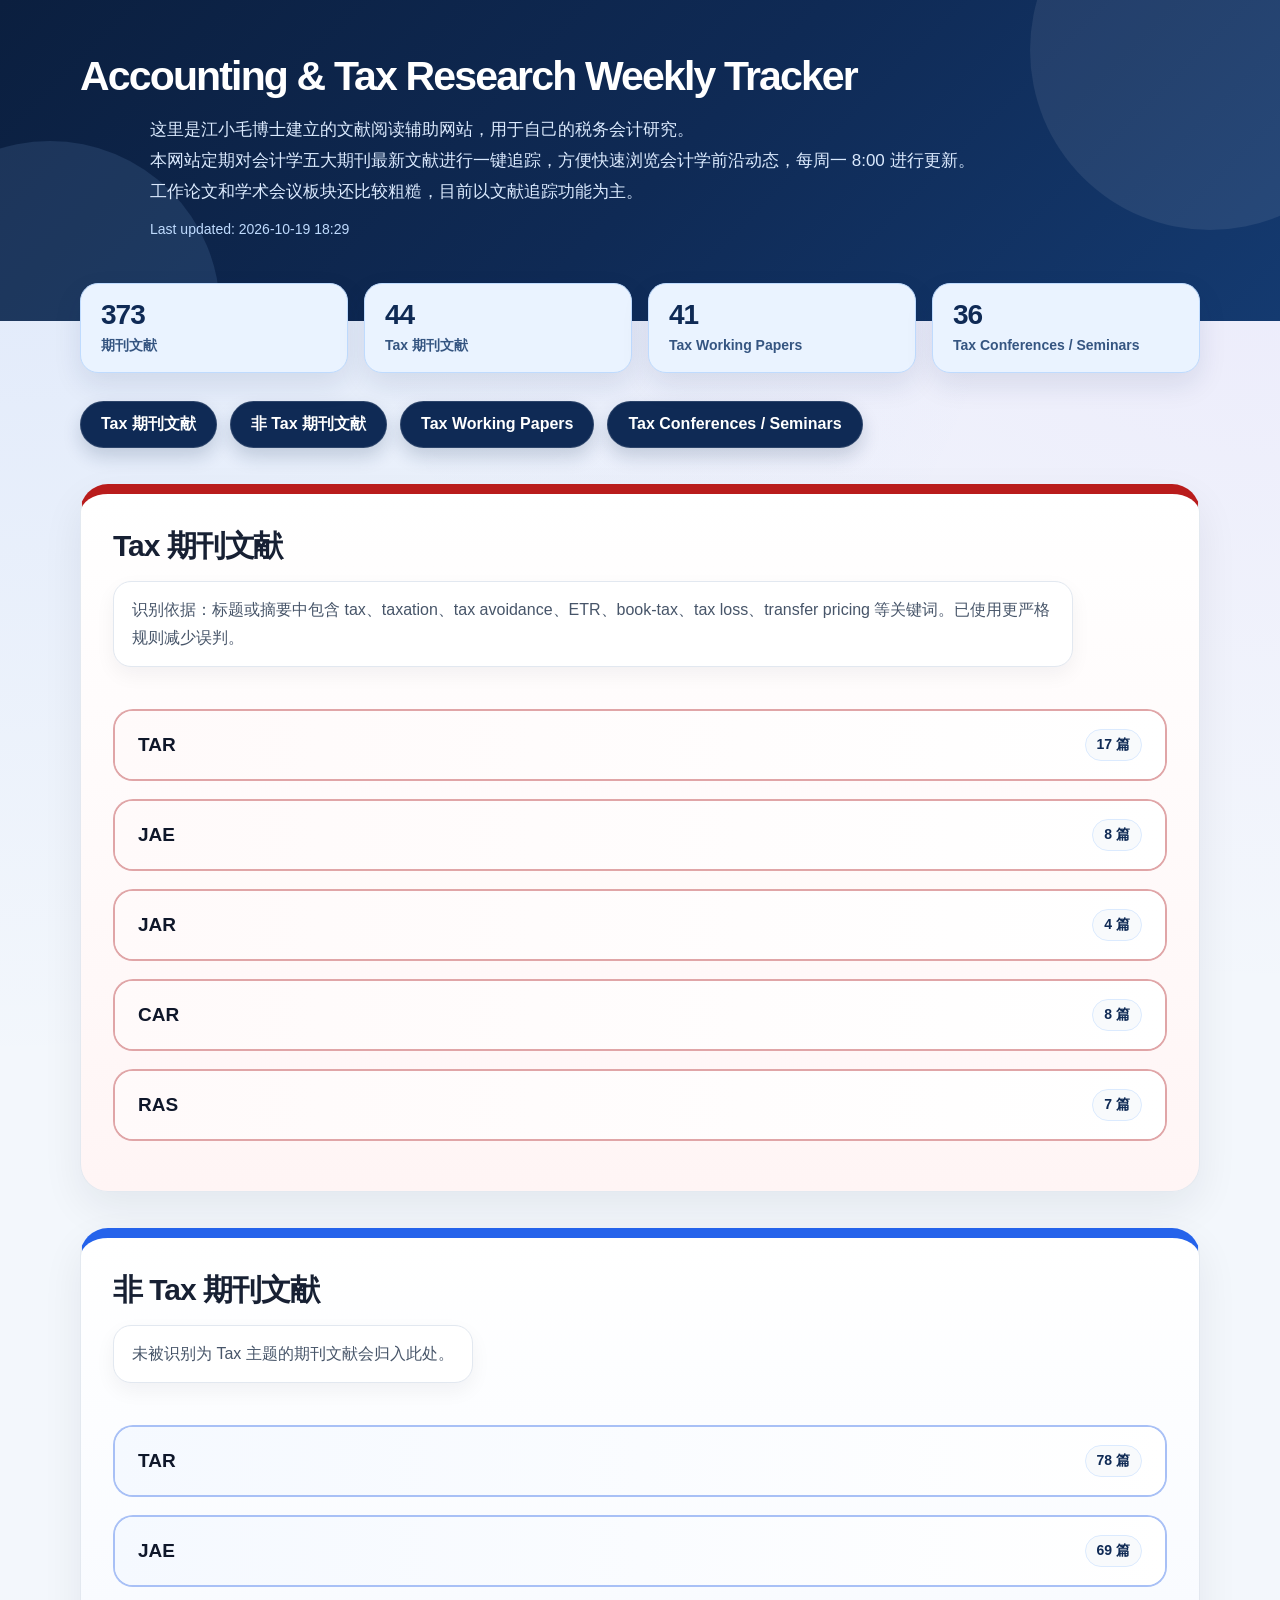
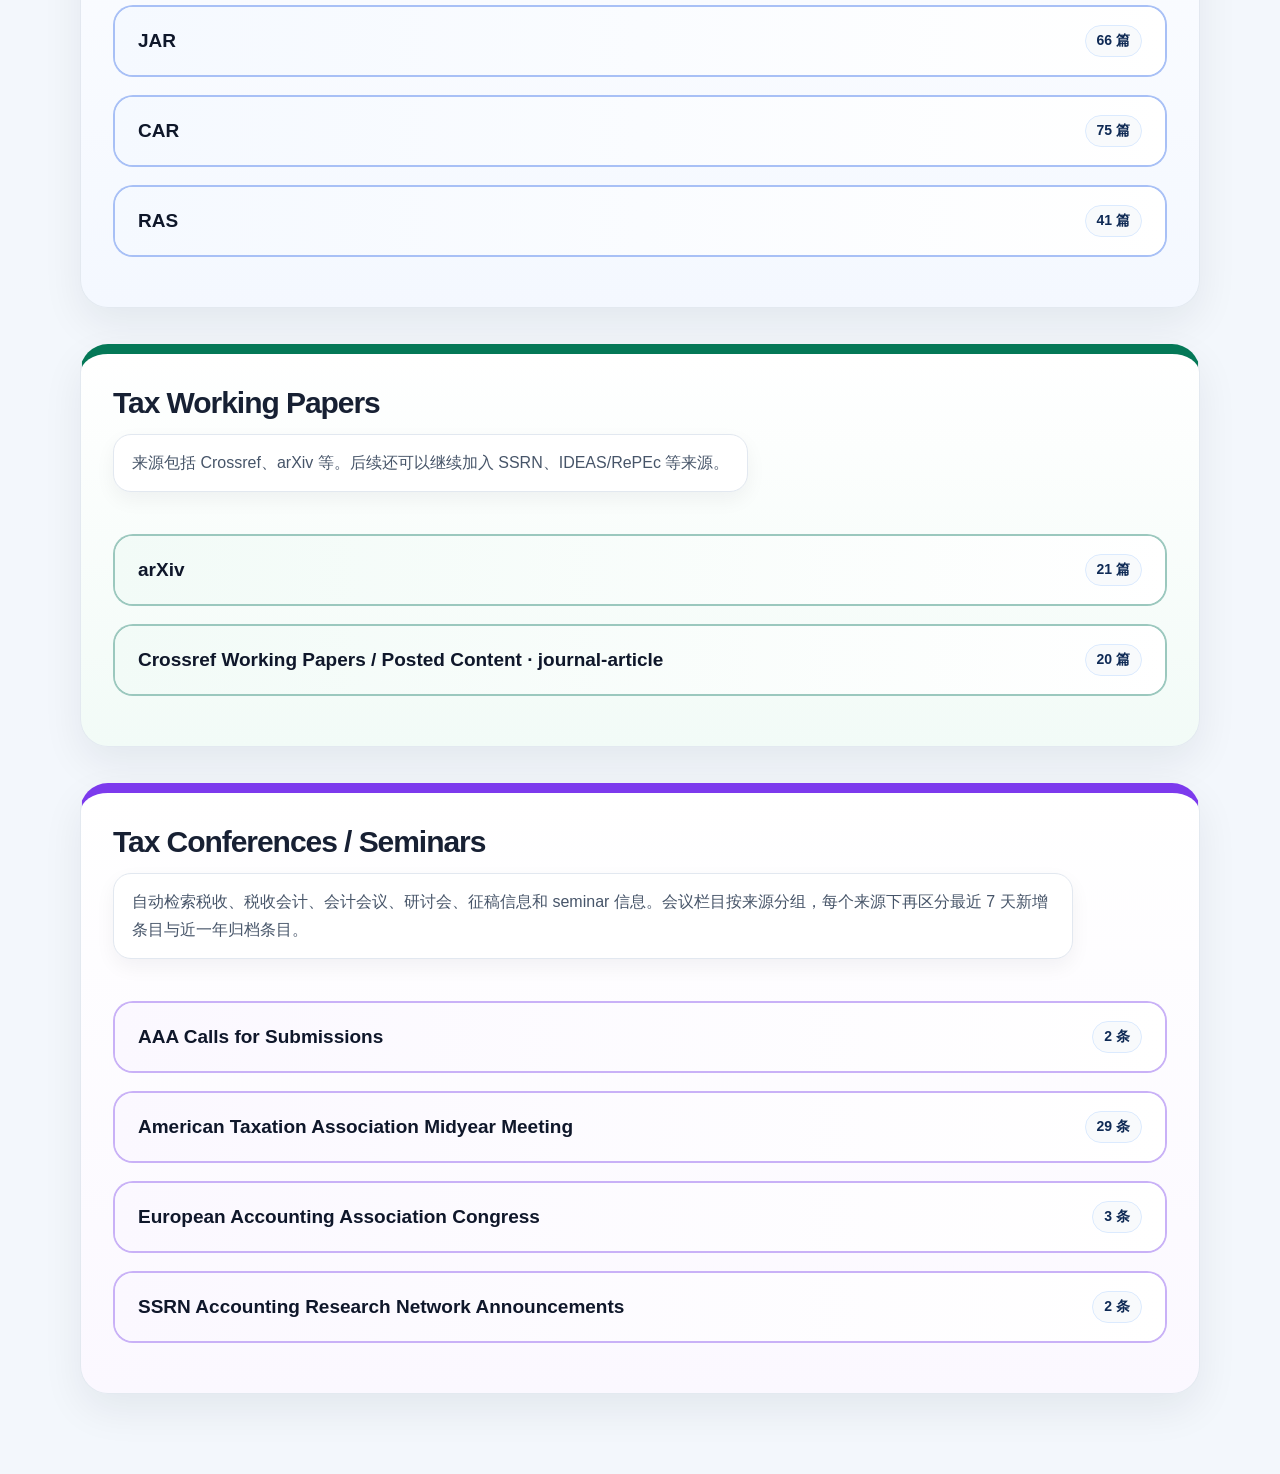
==== commit 3fa34ea2: "Weekly literature update" ====
--- a/docs/index.html
+++ b/docs/index.html
@@ -13,17 +13,17 @@
     <p>这里是江小毛博士建立的文献阅读辅助网站，用于自己的税务会计研究。</p>
 <p>本网站定期对会计学五大期刊最新文献进行一键追踪，方便快速浏览会计学前沿动态，每周一 8:00 进行更新。</p>
 <p>工作论文和学术会议板块还比较粗糙，目前以文献追踪功能为主。</p>
-    <p class="updated">Last updated: 2026-10-13 11:04</p>
+    <p class="updated">Last updated: 2026-10-19 18:29</p>
   </header>
 
   <main>
     <section class="summary">
       <div>
-        <strong>361</strong>
+        <strong>373</strong>
         <span>期刊文献</span>
       </div>
       <div>
-        <strong>43</strong>
+        <strong>44</strong>
         <span>Tax 期刊文献</span>
       </div>
       <div>
@@ -55,16 +55,367 @@
             <details class="journal-block">
               <summary>
                 <span>TAR</span>
-                <span>16 篇</span>
+                <span>17 篇</span>
               </summary>
 
               
                 <div class="section-subgroup">
                   <div class="section-subtitle">
                     <span>Crossref Fallback / Recent Articles</span>
-                    <span>16 篇</span>
+                    <span>17 篇</span>
                   </div>
 
+                  
+                    <article class="card tax-card">
+                      <div class="meta">
+                        The Accounting Review · Crossref Fallback / Recent Articles · 2026-08-12
+                      </div>
+
+                      
+                        <span class="new-badge">本周新增</span>
+                      
+
+                      <h3>
+                        <a href="https://doi.org/10.2308/tar-2023-0689" target="_blank">
+                          Social Tax Discontent and Individual Tax Avoidance
+                        </a>
+                      </h3>
+
+                      <div class="abstract-block">
+                        <h4>Abstract</h4>
+                        <p>ABSTRACT This study examines the relation between exposure to social tax discontent—public expressions of frustration about others’ tax avoidance on social media—and individual tax avoidance. Economic and psychological theories predict bidirectional effects: discontent may reduce avoidance by inducing internal sanctions (e.g., shame and guilt) or increase avoidance by normalizing noncompliance through perceived prevalence. Using a novel, large-scale measure of tax discontent derived from geolocated Twitter data and a language classification model, we find that increases in social tax discontent are associated with reductions in estimated tax avoidance. The effect is stronger among high-income groups, in response to tweets targeting wealthy individuals, and in areas with higher political engagement and social media activity. Our results reinforce the importance of taxpayers’ social and behavioral motivations and suggest that jurisdictions’ efforts to manage taxpayer beliefs and leverage social norms can act as a complementary tool to traditional enforcement. Data Availability: The data used in this study are derived from public and third-party sources described in the text: the IRS Statistics of Income, the U.S. Bureau of Labor Statistics (BLS) Quarterly Census of Employment and Wages, the Bureau of Economic Analysis, Google Trends, and the National Neighborhood Data Archive. Twitter/X data were collected via the Twitter Application Programming Interface (API) under its academic-access terms and are subject to Twitter’s/X’s terms of use; they cannot be redistributed by the authors, but the collection and classification procedures are described in Section IV. JEL Classifications: H26; H24; Z13; D91.</p>
+                      </div>
+
+                      
+                        <div class="source-info">
+                          <h4>Source Info</h4>
+                          <p>Source: Crossref fallback because publisher page blocked script access.</p>
+                        </div>
+                      
+
+                      <p class="authors">
+                        
+                          Authors: Andrew Belnap, Kevin R. Standridge, Jacob R. Thornock, Braden Williams
+                        
+                      </p>
+
+                      <p>
+                        <span class="tag">Method: Analytical / Theory</span>
+                        <span class="tag tax-tag">Tax</span>
+                      </p>
+                    </article>
+                  
+                    <article class="card tax-card">
+                      <div class="meta">
+                        The Accounting Review · Crossref Fallback / Recent Articles · 2026-08-17
+                      </div>
+
+                      
+                        <span class="new-badge">本周新增</span>
+                      
+
+                      <h3>
+                        <a href="https://doi.org/10.2308/tar-2024-0708" target="_blank">
+                          Domestic Product Market Impacts of Politically Motivated Foreign Tariffs
+                        </a>
+                      </h3>
+
+                      <div class="abstract-block">
+                        <h4>Abstract</h4>
+                        <p>ABSTRACT We examine how foreign non-income tax shocks affect U.S. product markets. Our setting is the politically motivated tariffs on U.S. whiskey exports levied during the 2018 trade war, which created an exogenous negative foreign demand shock for domestic producers. Using a difference-in-differences design we show that, on average, U.S. whiskey producers decrease U.S. product prices and thus increase domestic sales volume following the export tariffs. However, we find evidence of strategic pricing, as producers increase prices of locally produced products in primary production states (Kentucky and Tennessee) and more significantly decrease prices in states where whiskey consumption is less popular. Further, we show that U.S. whiskey producers implement smaller product price decreases in states with greater tariff-related media exposure and reduce advertising spending nationwide but not in Kentucky and Tennessee. Taken together, these findings provide timely evidence regarding how foreign trade restrictions impact the U.S. product market and consumer outcomes. Data Availability: NielsenIQ Retail Scanner Data are available through the Kilts Center for Marketing at the University of Chicago Booth School of Business (http://research.chicagobooth.edu/nielsen). Kantar Advertising Insights data are available by subscription. GDELT data are available at https://www.gdeltproject.org/. JEL Classifications: M40; M41; F10; F13; F14.</p>
+                      </div>
+
+                      
+                        <div class="source-info">
+                          <h4>Source Info</h4>
+                          <p>Source: Crossref fallback because publisher page blocked script access.</p>
+                        </div>
+                      
+
+                      <p class="authors">
+                        
+                          Authors: Carlyle S. Burd, Duke Ferguson
+                        
+                      </p>
+
+                      <p>
+                        <span class="tag">Method: Archival empirical</span>
+                        <span class="tag tax-tag">Tax</span>
+                      </p>
+                    </article>
+                  
+                    <article class="card tax-card">
+                      <div class="meta">
+                        The Accounting Review · Crossref Fallback / Recent Articles · 2026-09-21
+                      </div>
+
+                      
+                        <span class="new-badge">本周新增</span>
+                      
+
+                      <h3>
+                        <a href="https://doi.org/10.2308/tar-2023-0495" target="_blank">
+                          Auditor-Employed Tax Experts and Audit Quality
+                        </a>
+                      </h3>
+
+                      <div class="abstract-block">
+                        <h4>Abstract</h4>
+                        <p>ABSTRACT Using PCAOB data, we examine variation in auditor-employed tax experts’ involvement to assist the audit team. Tax expert hours average 5 percent of total audit hours and are positively associated with several proxies for the complexity of tax estimates. Greater tax expert involvement correlates with a higher detection rate of tax-related internal control material weaknesses (ICMWs) and a greater frequency of subsequent tax-related restatements. However, earlier tax expert involvement is associated with fewer ICMWs, although it is not significantly associated with subsequent restatements. Overall, our findings provide new evidence on how the timing and intensity of tax expert involvement relate to audit outcomes. Although involving tax experts is a typical response to auditing complex estimates, their involvement alone does not fully mitigate restatement risk. Importantly, timely coordination between the audit team and tax experts plays a critical role in ensuring high audit quality. Data Availability: Audit engagement data from the PCAOB are proprietary; other data are from public sources. JEL Classifications: M4.</p>
+                      </div>
+
+                      
+                        <div class="source-info">
+                          <h4>Source Info</h4>
+                          <p>Source: Crossref fallback because publisher page blocked script access.</p>
+                        </div>
+                      
+
+                      <p class="authors">
+                        
+                          Authors: Andrew M. Bauer, Miguel Minutti-Meza, Saad Siddiqui, Aleksandra B. Zimmerman
+                        
+                      </p>
+
+                      <p>
+                        <span class="tag">Method: Unclassified</span>
+                        <span class="tag tax-tag">Tax</span>
+                      </p>
+                    </article>
+                  
+                    <article class="card tax-card">
+                      <div class="meta">
+                        The Accounting Review · Crossref Fallback / Recent Articles · 2026-09-21
+                      </div>
+
+                      
+                        <span class="new-badge">本周新增</span>
+                      
+
+                      <h3>
+                        <a href="https://doi.org/10.2308/tar-2023-0662" target="_blank">
+                          Financial Statement Audits of Private Firms and IRS Enforcement Outcomes
+                        </a>
+                      </h3>
+
+                      <div class="abstract-block">
+                        <h4>Abstract</h4>
+                        <p>ABSTRACT Using IRS tax return data for private C corporations, we examine the relation between GAAP audits and IRS enforcement outcomes. Among IRS-audited tax returns, we find that those with audited GAAP financial statements have fewer and smaller proposed deficiencies. These effects persist after controlling for tax preparers. Furthermore, we estimate that the explanatory power of audited GAAP financial statements is comparable to that of external debtholders. Audited GAAP financial statements are also associated with a higher likelihood of unagreed proposed deficiencies, more detailed tax return disclosures, and fewer IRS audit hours, all of which are consistent with more defensible tax positions. Tax returns with audited GAAP financial statements exhibit greater initial voluntary compliance and generate smaller proposed deficiencies per IRS audit hour. These results inform private firms as they weigh the costs and benefits of financial statement audits and the IRS as it allocates enforcement resources. Data Availability: The IRS provided confidential tax information to Michele S. Mullaney pursuant to an agreement under the Intergovernmental Personnel Act of 1970 through the Statistics of Income Division’s Joint Statistical Research Program. JEL Classifications: H25; H26; M41; M42; M48.</p>
+                      </div>
+
+                      
+                        <div class="source-info">
+                          <h4>Source Info</h4>
+                          <p>Source: Crossref fallback because publisher page blocked script access.</p>
+                        </div>
+                      
+
+                      <p class="authors">
+                        
+                          Authors: Michele S. Mullaney, Bridget Stomberg, Brian Williams
+                        
+                      </p>
+
+                      <p>
+                        <span class="tag">Method: Unclassified</span>
+                        <span class="tag tax-tag">Tax</span>
+                      </p>
+                    </article>
+                  
+                    <article class="card tax-card">
+                      <div class="meta">
+                        The Accounting Review · Crossref Fallback / Recent Articles · 2026-10-16
+                      </div>
+
+                      
+                        <span class="new-badge">本周新增</span>
+                      
+
+                      <h3>
+                        <a href="https://doi.org/10.2308/tar-2024-0214" target="_blank">
+                          Internal Control over Financial Reporting and Mortgage Fraud
+                        </a>
+                      </h3>
+
+                      <div class="abstract-block">
+                        <h4>Abstract</h4>
+                        <p>ABSTRACT Mortgage fraud was a leading force behind the 2008 financial crisis. We measure the fraudulent income overstatement at the bank-ZIP Code-year level as the difference in the local growth between reported income in mortgage applications and the income based on IRS data. We find that overstated income is positively associated with banks’ internal control weaknesses over financial reporting and negatively associated with subsequent remediation of such weaknesses. The associations are concentrated among banks that integrate their accounting and operation processes, as proxied by the adoption of an Enterprise Resource Planning system. Finally, using the removal of internal control provisions in the Federal Deposit Insurance Corporation Improvement Act in 2005 as a shock to internal control quality, we find that affected banks experience increased income overstatement on mortgage applications. Data Availability: Data used in this study are available from the public and proprietary sources identified in the article. Access to proprietary data is subject to the relevant providers’ licensing restrictions. JEL Classifications: G01; G21; G28; G51; M41.</p>
+                      </div>
+
+                      
+                        <div class="source-info">
+                          <h4>Source Info</h4>
+                          <p>Source: Crossref fallback because publisher page blocked script access.</p>
+                        </div>
+                      
+
+                      <p class="authors">
+                        
+                          Authors: Yiwei Dou, Danye Wang, Xi Wu
+                        
+                      </p>
+
+                      <p>
+                        <span class="tag">Method: Unclassified</span>
+                        <span class="tag tax-tag">Tax</span>
+                      </p>
+                    </article>
+                  
+                    <article class="card tax-card">
+                      <div class="meta">
+                        The Accounting Review · Crossref Fallback / Recent Articles · 2026-10-07
+                      </div>
+
+                      
+                        <span class="new-badge">本周新增</span>
+                      
+
+                      <h3>
+                        <a href="https://doi.org/10.2308/tar-2024-0158" target="_blank">
+                          The Effect of Global Intangible Low-Taxed Income Tax on U.S. Multinational Companies’ Cross-Border Tangible Investments
+                        </a>
+                      </h3>
+
+                      <div class="abstract-block">
+                        <h4>Abstract</h4>
+                        <p>ABSTRACT The Global Intangible Low-Taxed Income (GILTI) provision, enacted under the 2017 U.S. tax reform, aimed to deter profit shifting by U.S. multinational corporations (MNCs) but has raised concerns about unintended incentives to shift tangible investments abroad. Using an ex ante identification strategy based on public financial statements, we document that an average MNC increases foreign tangible investment by approximately $256.2 million relative to 2017 levels to minimize GILTI tax. Although this finding could raise concerns that firms are reducing domestic tangible investment for foreign expansion, we find no significant decline in domestic tangible investment. Furthermore, we find GILTI firms increase both foreign and domestic innovation, including capital-intensive technologies. The positive domestic innovation spillovers support the intended effect of the U.S. tax reform in boosting domestic economic growth. Our evidence reveals how international tax provisions, though aimed at curbing profit shifting, can simultaneously create unintended incentives. JEL Classifications: M41; H25; H26.</p>
+                      </div>
+
+                      
+                        <div class="source-info">
+                          <h4>Source Info</h4>
+                          <p>Source: Crossref fallback because publisher page blocked script access.</p>
+                        </div>
+                      
+
+                      <p class="authors">
+                        
+                          Authors: Jingjing Huang, Benjamin Osswald, Ryan J. Wilson
+                        
+                      </p>
+
+                      <p>
+                        <span class="tag">Method: Unclassified</span>
+                        <span class="tag tax-tag">Tax</span>
+                      </p>
+                    </article>
+                  
+                    <article class="card tax-card">
+                      <div class="meta">
+                        The Accounting Review · Crossref Fallback / Recent Articles · 2026-10-06
+                      </div>
+
+                      
+                        <span class="new-badge">本周新增</span>
+                      
+
+                      <h3>
+                        <a href="https://doi.org/10.2308/tar-2025-0248" target="_blank">
+                          Do Commercial Property Taxes Affect Business Microlocation Decisions?
+                        </a>
+                      </h3>
+
+                      <div class="abstract-block">
+                        <h4>Abstract</h4>
+                        <p>ABSTRACT Do commercial property taxes affect business microlocation decisions? Using precise geolocations for 2.8 million U.S. establishments, we employ a spatial discontinuity density design, comparing for-profit establishments to nonprofits, which are generally exempt from property taxes. Relative to nonprofit establishments, for-profit establishments disproportionately locate on the low-tax side of county borders. This effect strengthens with the size of the tax differential. At borders with differentials in the top decile (quartile), we estimate a 6–7 (5–6) percent shift in establishment location toward the low-tax side over a 10-km band. Businesses move from as far as 10 km away on the high-tax side but concentrate within 1 km on the low-tax side. Firms trade off tax savings with customer access: low-foot-traffic establishments respond more to tax differentials than high-foot-traffic ones. A survey of U.S. mayors finds that perceptions of property taxes’ importance for business location rise with cross-border tax differentials. Data Availability: Survey data are available upon request. All other data were obtained from publicly and commercially available sources described in the manuscript. JEL Classifications: H25; H71; H73; R32.</p>
+                      </div>
+
+                      
+                        <div class="source-info">
+                          <h4>Source Info</h4>
+                          <p>Source: Crossref fallback because publisher page blocked script access.</p>
+                        </div>
+                      
+
+                      <p class="authors">
+                        
+                          Authors: Brayden D. Bulloch, Fabio B. Gaertner, Jeffrey L. Hoopes
+                        
+                      </p>
+
+                      <p>
+                        <span class="tag">Method: Survey / Interview</span>
+                        <span class="tag tax-tag">Tax</span>
+                      </p>
+                    </article>
+                  
+                    <article class="card tax-card">
+                      <div class="meta">
+                        The Accounting Review · Crossref Fallback / Recent Articles · 2026-10-07
+                      </div>
+
+                      
+                        <span class="new-badge">本周新增</span>
+                      
+
+                      <h3>
+                        <a href="https://doi.org/10.2308/tar-2024-0168" target="_blank">
+                          Tax-Related Key Audit Matters and Changes in Multinational Income Shifting
+                        </a>
+                      </h3>
+
+                      <div class="abstract-block">
+                        <h4>Abstract</h4>
+                        <p>ABSTRACT Key audit matters (KAMs) increase the salience of uncertainty surrounding the underlying accounts. We examine KAMs related to uncertain tax positions (UTPs), which highlight potential concerns to external stakeholders about uncertain tax planning activities such as multinational income shifting. Increased scrutiny may reduce the expected benefits of these strategies and discourage firms from pursuing them. Using KAM disclosures in the expanded audit reports, we find that group-level KAM disclosures are associated with a decline in multinational income shifting when the KAMs relate to UTPs. This relation is stronger when firms are financially unconstrained, when the institutional environment features strong tax enforcement, and when KAMs highlight specific risk statements and auditors provide explicit assurance. Overall, our findings reveal a novel and potentially unintended real effect of expanded audit reports: the salience of tax-related KAM disclosures influences multinational tax planning, highlighting broader consequences of this regulatory intervention. Data Availability: Data are available from the public sources cited in the text. JEL Classifications: H25; H26; H40.</p>
+                      </div>
+
+                      
+                        <div class="source-info">
+                          <h4>Source Info</h4>
+                          <p>Source: Crossref fallback because publisher page blocked script access.</p>
+                        </div>
+                      
+
+                      <p class="authors">
+                        
+                          Authors: Christof Beuselinck, Nathan C. Goldman, Jochen Pierk, Cinthia Valle Ruiz
+                        
+                      </p>
+
+                      <p>
+                        <span class="tag">Method: Unclassified</span>
+                        <span class="tag tax-tag">Tax</span>
+                      </p>
+                    </article>
+                  
+                    <article class="card tax-card">
+                      <div class="meta">
+                        The Accounting Review · Crossref Fallback / Recent Articles · 2026-10-01
+                      </div>
+
+                      
+                        <span class="new-badge">本周新增</span>
+                      
+
+                      <h3>
+                        <a href="https://doi.org/10.2308/tar-2025-0006" target="_blank">
+                          CEO Tax Lock-In and Share Pledging
+                        </a>
+                      </h3>
+
+                      <div class="abstract-block">
+                        <h4>Abstract</h4>
+                        <p>ABSTRACT We study how CEOs’ personal tax incentives shape their share pledging decisions and firms’ restrictions on the practice. Pledging shares entails using company stock as collateral for personal loans, enabling executives to obtain liquidity without making a taxable sale of appreciated shares. Using pledging data from 2006 to 2024, we find a robust positive relation between CEOs’ unrealized capital gains tax liabilities, or tax burdens, and share pledging. This relation is weaker when interest rates are high, consistent with CEOs’ trading off tax benefits against borrowing costs. After Institutional Shareholder Services discouraged share pledging in 2012, firms with high-tax-burden CEOs were slower to adopt antipledging policies and, when they did adopt, chose less restrictive policies. Firms that adopted strong antipledging policies subsequently increased CEO cash pay and stock awards. Our evidence suggests that share pledging helps executives manage personal tax lock-in and that firms consider this benefit when restricting pledging. Data Availability: Data are available from the public and subscription sources identified in the text, subject to applicable data-use restrictions. JEL Classifications: G30; H24; J33; M52.</p>
+                      </div>
+
+                      
+                        <div class="source-info">
+                          <h4>Source Info</h4>
+                          <p>Source: Crossref fallback because publisher page blocked script access.</p>
+                        </div>
+                      
+
+                      <p class="authors">
+                        
+                          Authors: Jonathan Underwood, Benjamin P. Yost
+                        
+                      </p>
+
+                      <p>
+                        <span class="tag">Method: Archival empirical</span>
+                        <span class="tag tax-tag">Tax</span>
+                      </p>
+                    </article>
                   
                     <article class="card tax-card">
                       <div class="meta">
@@ -101,318 +452,6 @@
 
                       <p>
                         <span class="tag">Method: Unclassified</span>
-                        <span class="tag tax-tag">Tax</span>
-                      </p>
-                    </article>
-                  
-                    <article class="card tax-card">
-                      <div class="meta">
-                        The Accounting Review · Crossref Fallback / Recent Articles · 2026-08-12
-                      </div>
-
-                      
-                        <span class="new-badge">本周新增</span>
-                      
-
-                      <h3>
-                        <a href="https://doi.org/10.2308/tar-2023-0689" target="_blank">
-                          Social Tax Discontent and Individual Tax Avoidance
-                        </a>
-                      </h3>
-
-                      <div class="abstract-block">
-                        <h4>Abstract</h4>
-                        <p>ABSTRACT This study examines the relation between exposure to social tax discontent—public expressions of frustration about others’ tax avoidance on social media—and individual tax avoidance. Economic and psychological theories predict bidirectional effects: discontent may reduce avoidance by inducing internal sanctions (e.g., shame and guilt) or increase avoidance by normalizing noncompliance through perceived prevalence. Using a novel, large-scale measure of tax discontent derived from geolocated Twitter data and a language classification model, we find that increases in social tax discontent are associated with reductions in estimated tax avoidance. The effect is stronger among high-income groups, in response to tweets targeting wealthy individuals, and in areas with higher political engagement and social media activity. Our results reinforce the importance of taxpayers’ social and behavioral motivations and suggest that jurisdictions’ efforts to manage taxpayer beliefs and leverage social norms can act as a complementary tool to traditional enforcement. Data Availability: The data used in this study are derived from public and third-party sources described in the text: the IRS Statistics of Income, the U.S. Bureau of Labor Statistics (BLS) Quarterly Census of Employment and Wages, the Bureau of Economic Analysis, Google Trends, and the National Neighborhood Data Archive. Twitter/X data were collected via the Twitter Application Programming Interface (API) under its academic-access terms and are subject to Twitter’s/X’s terms of use; they cannot be redistributed by the authors, but the collection and classification procedures are described in Section IV. JEL Classifications: H26; H24; Z13; D91.</p>
-                      </div>
-
-                      
-                        <div class="source-info">
-                          <h4>Source Info</h4>
-                          <p>Source: Crossref fallback because publisher page blocked script access.</p>
-                        </div>
-                      
-
-                      <p class="authors">
-                        
-                          Authors: Andrew Belnap, Kevin R. Standridge, Jacob R. Thornock, Braden Williams
-                        
-                      </p>
-
-                      <p>
-                        <span class="tag">Method: Analytical / Theory</span>
-                        <span class="tag tax-tag">Tax</span>
-                      </p>
-                    </article>
-                  
-                    <article class="card tax-card">
-                      <div class="meta">
-                        The Accounting Review · Crossref Fallback / Recent Articles · 2026-08-17
-                      </div>
-
-                      
-                        <span class="new-badge">本周新增</span>
-                      
-
-                      <h3>
-                        <a href="https://doi.org/10.2308/tar-2024-0708" target="_blank">
-                          Domestic Product Market Impacts of Politically Motivated Foreign Tariffs
-                        </a>
-                      </h3>
-
-                      <div class="abstract-block">
-                        <h4>Abstract</h4>
-                        <p>ABSTRACT We examine how foreign non-income tax shocks affect U.S. product markets. Our setting is the politically motivated tariffs on U.S. whiskey exports levied during the 2018 trade war, which created an exogenous negative foreign demand shock for domestic producers. Using a difference-in-differences design we show that, on average, U.S. whiskey producers decrease U.S. product prices and thus increase domestic sales volume following the export tariffs. However, we find evidence of strategic pricing, as producers increase prices of locally produced products in primary production states (Kentucky and Tennessee) and more significantly decrease prices in states where whiskey consumption is less popular. Further, we show that U.S. whiskey producers implement smaller product price decreases in states with greater tariff-related media exposure and reduce advertising spending nationwide but not in Kentucky and Tennessee. Taken together, these findings provide timely evidence regarding how foreign trade restrictions impact the U.S. product market and consumer outcomes. Data Availability: NielsenIQ Retail Scanner Data are available through the Kilts Center for Marketing at the University of Chicago Booth School of Business (http://research.chicagobooth.edu/nielsen). Kantar Advertising Insights data are available by subscription. GDELT data are available at https://www.gdeltproject.org/. JEL Classifications: M40; M41; F10; F13; F14.</p>
-                      </div>
-
-                      
-                        <div class="source-info">
-                          <h4>Source Info</h4>
-                          <p>Source: Crossref fallback because publisher page blocked script access.</p>
-                        </div>
-                      
-
-                      <p class="authors">
-                        
-                          Authors: Carlyle S. Burd, Duke Ferguson
-                        
-                      </p>
-
-                      <p>
-                        <span class="tag">Method: Archival empirical</span>
-                        <span class="tag tax-tag">Tax</span>
-                      </p>
-                    </article>
-                  
-                    <article class="card tax-card">
-                      <div class="meta">
-                        The Accounting Review · Crossref Fallback / Recent Articles · 2026-09-21
-                      </div>
-
-                      
-                        <span class="new-badge">本周新增</span>
-                      
-
-                      <h3>
-                        <a href="https://doi.org/10.2308/tar-2023-0495" target="_blank">
-                          Auditor-Employed Tax Experts and Audit Quality
-                        </a>
-                      </h3>
-
-                      <div class="abstract-block">
-                        <h4>Abstract</h4>
-                        <p>ABSTRACT Using PCAOB data, we examine variation in auditor-employed tax experts’ involvement to assist the audit team. Tax expert hours average 5 percent of total audit hours and are positively associated with several proxies for the complexity of tax estimates. Greater tax expert involvement correlates with a higher detection rate of tax-related internal control material weaknesses (ICMWs) and a greater frequency of subsequent tax-related restatements. However, earlier tax expert involvement is associated with fewer ICMWs, although it is not significantly associated with subsequent restatements. Overall, our findings provide new evidence on how the timing and intensity of tax expert involvement relate to audit outcomes. Although involving tax experts is a typical response to auditing complex estimates, their involvement alone does not fully mitigate restatement risk. Importantly, timely coordination between the audit team and tax experts plays a critical role in ensuring high audit quality. Data Availability: Audit engagement data from the PCAOB are proprietary; other data are from public sources. JEL Classifications: M4.</p>
-                      </div>
-
-                      
-                        <div class="source-info">
-                          <h4>Source Info</h4>
-                          <p>Source: Crossref fallback because publisher page blocked script access.</p>
-                        </div>
-                      
-
-                      <p class="authors">
-                        
-                          Authors: Andrew M. Bauer, Miguel Minutti-Meza, Saad Siddiqui, Aleksandra B. Zimmerman
-                        
-                      </p>
-
-                      <p>
-                        <span class="tag">Method: Unclassified</span>
-                        <span class="tag tax-tag">Tax</span>
-                      </p>
-                    </article>
-                  
-                    <article class="card tax-card">
-                      <div class="meta">
-                        The Accounting Review · Crossref Fallback / Recent Articles · 2026-09-21
-                      </div>
-
-                      
-                        <span class="new-badge">本周新增</span>
-                      
-
-                      <h3>
-                        <a href="https://doi.org/10.2308/tar-2023-0662" target="_blank">
-                          Financial Statement Audits of Private Firms and IRS Enforcement Outcomes
-                        </a>
-                      </h3>
-
-                      <div class="abstract-block">
-                        <h4>Abstract</h4>
-                        <p>ABSTRACT Using IRS tax return data for private C corporations, we examine the relation between GAAP audits and IRS enforcement outcomes. Among IRS-audited tax returns, we find that those with audited GAAP financial statements have fewer and smaller proposed deficiencies. These effects persist after controlling for tax preparers. Furthermore, we estimate that the explanatory power of audited GAAP financial statements is comparable to that of external debtholders. Audited GAAP financial statements are also associated with a higher likelihood of unagreed proposed deficiencies, more detailed tax return disclosures, and fewer IRS audit hours, all of which are consistent with more defensible tax positions. Tax returns with audited GAAP financial statements exhibit greater initial voluntary compliance and generate smaller proposed deficiencies per IRS audit hour. These results inform private firms as they weigh the costs and benefits of financial statement audits and the IRS as it allocates enforcement resources. Data Availability: The IRS provided confidential tax information to Michele S. Mullaney pursuant to an agreement under the Intergovernmental Personnel Act of 1970 through the Statistics of Income Division’s Joint Statistical Research Program. JEL Classifications: H25; H26; M41; M42; M48.</p>
-                      </div>
-
-                      
-                        <div class="source-info">
-                          <h4>Source Info</h4>
-                          <p>Source: Crossref fallback because publisher page blocked script access.</p>
-                        </div>
-                      
-
-                      <p class="authors">
-                        
-                          Authors: Michele S. Mullaney, Bridget Stomberg, Brian Williams
-                        
-                      </p>
-
-                      <p>
-                        <span class="tag">Method: Unclassified</span>
-                        <span class="tag tax-tag">Tax</span>
-                      </p>
-                    </article>
-                  
-                    <article class="card tax-card">
-                      <div class="meta">
-                        The Accounting Review · Crossref Fallback / Recent Articles · 2026-10-07
-                      </div>
-
-                      
-                        <span class="new-badge">本周新增</span>
-                      
-
-                      <h3>
-                        <a href="https://doi.org/10.2308/tar-2024-0158" target="_blank">
-                          The Effect of Global Intangible Low-Taxed Income Tax on U.S. Multinational Companies’ Cross-Border Tangible Investments
-                        </a>
-                      </h3>
-
-                      <div class="abstract-block">
-                        <h4>Abstract</h4>
-                        <p>ABSTRACT The Global Intangible Low-Taxed Income (GILTI) provision, enacted under the 2017 U.S. tax reform, aimed to deter profit shifting by U.S. multinational corporations (MNCs) but has raised concerns about unintended incentives to shift tangible investments abroad. Using an ex ante identification strategy based on public financial statements, we document that an average MNC increases foreign tangible investment by approximately $256.2 million relative to 2017 levels to minimize GILTI tax. Although this finding could raise concerns that firms are reducing domestic tangible investment for foreign expansion, we find no significant decline in domestic tangible investment. Furthermore, we find GILTI firms increase both foreign and domestic innovation, including capital-intensive technologies. The positive domestic innovation spillovers support the intended effect of the U.S. tax reform in boosting domestic economic growth. Our evidence reveals how international tax provisions, though aimed at curbing profit shifting, can simultaneously create unintended incentives. JEL Classifications: M41; H25; H26.</p>
-                      </div>
-
-                      
-                        <div class="source-info">
-                          <h4>Source Info</h4>
-                          <p>Source: Crossref fallback because publisher page blocked script access.</p>
-                        </div>
-                      
-
-                      <p class="authors">
-                        
-                          Authors: Jingjing Huang, Benjamin Osswald, Ryan J. Wilson
-                        
-                      </p>
-
-                      <p>
-                        <span class="tag">Method: Unclassified</span>
-                        <span class="tag tax-tag">Tax</span>
-                      </p>
-                    </article>
-                  
-                    <article class="card tax-card">
-                      <div class="meta">
-                        The Accounting Review · Crossref Fallback / Recent Articles · 2026-10-06
-                      </div>
-
-                      
-                        <span class="new-badge">本周新增</span>
-                      
-
-                      <h3>
-                        <a href="https://doi.org/10.2308/tar-2025-0248" target="_blank">
-                          Do Commercial Property Taxes Affect Business Microlocation Decisions?
-                        </a>
-                      </h3>
-
-                      <div class="abstract-block">
-                        <h4>Abstract</h4>
-                        <p>ABSTRACT Do commercial property taxes affect business microlocation decisions? Using precise geolocations for 2.8 million U.S. establishments, we employ a spatial discontinuity density design, comparing for-profit establishments to nonprofits, which are generally exempt from property taxes. Relative to nonprofit establishments, for-profit establishments disproportionately locate on the low-tax side of county borders. This effect strengthens with the size of the tax differential. At borders with differentials in the top decile (quartile), we estimate a 6–7 (5–6) percent shift in establishment location toward the low-tax side over a 10-km band. Businesses move from as far as 10 km away on the high-tax side but concentrate within 1 km on the low-tax side. Firms trade off tax savings with customer access: low-foot-traffic establishments respond more to tax differentials than high-foot-traffic ones. A survey of U.S. mayors finds that perceptions of property taxes’ importance for business location rise with cross-border tax differentials. Data Availability: Survey data are available upon request. All other data were obtained from publicly and commercially available sources described in the manuscript. JEL Classifications: H25; H71; H73; R32.</p>
-                      </div>
-
-                      
-                        <div class="source-info">
-                          <h4>Source Info</h4>
-                          <p>Source: Crossref fallback because publisher page blocked script access.</p>
-                        </div>
-                      
-
-                      <p class="authors">
-                        
-                          Authors: Brayden D. Bulloch, Fabio B. Gaertner, Jeffrey L. Hoopes
-                        
-                      </p>
-
-                      <p>
-                        <span class="tag">Method: Survey / Interview</span>
-                        <span class="tag tax-tag">Tax</span>
-                      </p>
-                    </article>
-                  
-                    <article class="card tax-card">
-                      <div class="meta">
-                        The Accounting Review · Crossref Fallback / Recent Articles · 2026-10-07
-                      </div>
-
-                      
-                        <span class="new-badge">本周新增</span>
-                      
-
-                      <h3>
-                        <a href="https://doi.org/10.2308/tar-2024-0168" target="_blank">
-                          Tax-Related Key Audit Matters and Changes in Multinational Income Shifting
-                        </a>
-                      </h3>
-
-                      <div class="abstract-block">
-                        <h4>Abstract</h4>
-                        <p>ABSTRACT Key audit matters (KAMs) increase the salience of uncertainty surrounding the underlying accounts. We examine KAMs related to uncertain tax positions (UTPs), which highlight potential concerns to external stakeholders about uncertain tax planning activities such as multinational income shifting. Increased scrutiny may reduce the expected benefits of these strategies and discourage firms from pursuing them. Using KAM disclosures in the expanded audit reports, we find that group-level KAM disclosures are associated with a decline in multinational income shifting when the KAMs relate to UTPs. This relation is stronger when firms are financially unconstrained, when the institutional environment features strong tax enforcement, and when KAMs highlight specific risk statements and auditors provide explicit assurance. Overall, our findings reveal a novel and potentially unintended real effect of expanded audit reports: the salience of tax-related KAM disclosures influences multinational tax planning, highlighting broader consequences of this regulatory intervention. Data Availability: Data are available from the public sources cited in the text. JEL Classifications: H25; H26; H40.</p>
-                      </div>
-
-                      
-                        <div class="source-info">
-                          <h4>Source Info</h4>
-                          <p>Source: Crossref fallback because publisher page blocked script access.</p>
-                        </div>
-                      
-
-                      <p class="authors">
-                        
-                          Authors: Christof Beuselinck, Nathan C. Goldman, Jochen Pierk, Cinthia Valle Ruiz
-                        
-                      </p>
-
-                      <p>
-                        <span class="tag">Method: Unclassified</span>
-                        <span class="tag tax-tag">Tax</span>
-                      </p>
-                    </article>
-                  
-                    <article class="card tax-card">
-                      <div class="meta">
-                        The Accounting Review · Crossref Fallback / Recent Articles · 2026-10-01
-                      </div>
-
-                      
-                        <span class="new-badge">本周新增</span>
-                      
-
-                      <h3>
-                        <a href="https://doi.org/10.2308/tar-2025-0006" target="_blank">
-                          CEO Tax Lock-In and Share Pledging
-                        </a>
-                      </h3>
-
-                      <div class="abstract-block">
-                        <h4>Abstract</h4>
-                        <p>ABSTRACT We study how CEOs’ personal tax incentives shape their share pledging decisions and firms’ restrictions on the practice. Pledging shares entails using company stock as collateral for personal loans, enabling executives to obtain liquidity without making a taxable sale of appreciated shares. Using pledging data from 2006 to 2024, we find a robust positive relation between CEOs’ unrealized capital gains tax liabilities, or tax burdens, and share pledging. This relation is weaker when interest rates are high, consistent with CEOs’ trading off tax benefits against borrowing costs. After Institutional Shareholder Services discouraged share pledging in 2012, firms with high-tax-burden CEOs were slower to adopt antipledging policies and, when they did adopt, chose less restrictive policies. Firms that adopted strong antipledging policies subsequently increased CEO cash pay and stock awards. Our evidence suggests that share pledging helps executives manage personal tax lock-in and that firms consider this benefit when restricting pledging. Data Availability: Data are available from the public and subscription sources identified in the text, subject to applicable data-use restrictions. JEL Classifications: G30; H24; J33; M52.</p>
-                      </div>
-
-                      
-                        <div class="source-info">
-                          <h4>Source Info</h4>
-                          <p>Source: Crossref fallback because publisher page blocked script access.</p>
-                        </div>
-                      
-
-                      <p class="authors">
-                        
-                          Authors: Jonathan Underwood, Benjamin P. Yost
-                        
-                      </p>
-
-                      <p>
-                        <span class="tag">Method: Archival empirical</span>
                         <span class="tag tax-tag">Tax</span>
                       </p>
                     </article>
@@ -1153,7 +1192,7 @@
 
                       <div class="abstract-block">
                         <h4>Abstract</h4>
-                        <p><p>How do investor reactions to the mandatory disclosure of firm tax information influence&nbsp;<span>managers’ reporting choices? To answer this question, we build a structural model of reporting&nbsp;</span><span>bias, which we test with a unique dataset of Turkish firms that have been mandated to publicly&nbsp;</span><span>disclose their tax returns since 2009. We find that both book and tax income numbers are informative&nbsp;</span><span>to investors. Structural estimates are consistent with disclosure of the tax report reducing&nbsp;</span><span>both market incentives to manage book earnings and investor uncertainty about underlying&nbsp;</span><span>firm value. Tax disclosure is associated with higher reported tax income, though the increase&nbsp;</span><span>is not statistically significant. Counterfactual estimates suggest that book-tax-conformity could&nbsp;</span><span>change financial and tax reporting biases, but lead to a lower quality information environment&nbsp;</span><span>relative to the separate disclosure of book and tax reports.</span></p></p>
+                        <p>ABSTRACT How do investor reactions to the mandatory disclosure of firm tax information influence managers' reporting choices? To answer this question, we build a structural model of reporting bias, which we test with a unique data set of Turkish firms that have been mandated to publicly disclose their tax returns since 2009. We find that both book and tax income numbers are informative to investors. Structural estimates are consistent with disclosure of the tax report reducing both market incentives to manage book earnings and investor uncertainty about underlying firm value. Tax disclosure is associated with higher reported tax income, though the increase is not statistically significant. Counterfactual estimates suggest that book‐tax‐conformity could change financial and tax reporting biases, but lead to a lower quality information environment relative to the separate disclosure of book and tax reports.</p>
                       </div>
 
                       
@@ -1782,16 +1821,814 @@
             <details class="journal-block">
               <summary>
                 <span>TAR</span>
-                <span>73 篇</span>
+                <span>78 篇</span>
               </summary>
 
               
                 <div class="section-subgroup">
                   <div class="section-subtitle">
                     <span>Crossref Fallback / Recent Articles</span>
-                    <span>73 篇</span>
+                    <span>78 篇</span>
                   </div>
 
+                  
+                    <article class="card">
+                      <div class="meta">
+                        The Accounting Review · Crossref Fallback / Recent Articles · 2026-08-12
+                      </div>
+
+                      
+                        <span class="new-badge">本周新增</span>
+                      
+
+                      <h3>
+                        <a href="https://doi.org/10.2308/tar-2024-0758" target="_blank">
+                          Benefits of Bank-Collateralized Loan Obligation Relationships: Evidence from Bankruptcy and Restructuring Outcomes of Collateralized Loan Obligation-Held Loans
+                        </a>
+                      </h3>
+
+                      <div class="abstract-block">
+                        <h4>Abstract</h4>
+                        <p>ABSTRACT Despite persistent academic and regulatory concerns, collateralized loan obligations (CLOs) have consistently demonstrated resiliency over the past two decades. We document that firms whose loans are acquired by CLOs are less likely to experience adverse credit events within 12 months of inclusion in the CLO portfolio, particularly when CLOs maintain institutional-level relationships with originating banks (through repeated transactions) or when individual-level relationships exist (as evidenced by personnel flows between originating banks and CLOs). The effects of these relationships are more pronounced when banks likely possess superior private information about borrowers. Furthermore, conditional upon filing for bankruptcy, borrowers whose loans are held by CLOs with institutional- or individual-level relationships are more likely to successfully reorganize under Chapter 11. Collectively, our findings highlight the dual information channels, both institutional and personnel based, that mitigate information frictions in the leveraged loan market. Data Availability: Data are available from commercial sources cited in the text. JEL Classifications: M41; G32; G34; G12.</p>
+                      </div>
+
+                      
+                        <div class="source-info">
+                          <h4>Source Info</h4>
+                          <p>Source: Crossref fallback because publisher page blocked script access.</p>
+                        </div>
+                      
+
+                      <p class="authors">
+                        
+                          Authors: Yupeng Lin, Dushyantkumar Vyas, Wanrong Xu
+                        
+                      </p>
+
+                      <p>
+                        <span class="tag">Method: Unclassified</span>
+                      </p>
+                    </article>
+                  
+                    <article class="card">
+                      <div class="meta">
+                        The Accounting Review · Crossref Fallback / Recent Articles · 2026-08-06
+                      </div>
+
+                      
+                        <span class="new-badge">本周新增</span>
+                      
+
+                      <h3>
+                        <a href="https://doi.org/10.2308/tar-2023-0699" target="_blank">
+                          Managerial Accountants and Investment Efficiency
+                        </a>
+                      </h3>
+
+                      <div class="abstract-block">
+                        <h4>Abstract</h4>
+                        <p>ABSTRACT This study explores the relation between a firm’s employment of managerial accountants and the efficiency of its investment decisions. To investigate this, we track the yearly employment levels of managerial accountants within firms and find a positive association with investment efficiency. This positive association persists after controlling for financial accountants and multiple measures of financial reporting quality, suggesting the effect operates through improved internal information. Cross-sectional tests show that the relation is concentrated in firms with greater internal information asymmetry and more complex overhead cost allocation. A staggered difference-in-differences (DiD) design exploiting state implementation of the 150 credit hour CPA rule further alleviates endogeneity concerns. Our study contributes to the investment efficiency literature and highlights an important benefit of employing managerial accountants. The findings are particularly relevant, given the recent shortage of accounting professionals. Data Availability: Data are available from public sources and third-party data providers. JEL Classifications: M41; M51; J21; G31.</p>
+                      </div>
+
+                      
+                        <div class="source-info">
+                          <h4>Source Info</h4>
+                          <p>Source: Crossref fallback because publisher page blocked script access.</p>
+                        </div>
+                      
+
+                      <p class="authors">
+                        
+                          Authors: Michael Iselin, Jacob Ott, Youli Zou
+                        
+                      </p>
+
+                      <p>
+                        <span class="tag">Method: Archival empirical</span>
+                      </p>
+                    </article>
+                  
+                    <article class="card">
+                      <div class="meta">
+                        The Accounting Review · Crossref Fallback / Recent Articles · 2026-08-10
+                      </div>
+
+                      
+                        <span class="new-badge">本周新增</span>
+                      
+
+                      <h3>
+                        <a href="https://doi.org/10.2308/tar-2022-0526" target="_blank">
+                          The Market Disciplinary Effect of Asset Write-Off: Theory and Empirical Evidence from Goodwill Impairment
+                        </a>
+                      </h3>
+
+                      <div class="abstract-block">
+                        <h4>Abstract</h4>
+                        <p>ABSTRACT We study the effect of subsequent write-off tests on myopic managers’ investment decisions. Write-off tests discipline overinvestment when the likelihood of adverse events is high but can otherwise cause more severe underinvestment. Hence, tightening impairment stringency improves firm value when the likelihood of adverse events is high but destroys firm value when that likelihood is low. With intermediate levels of likelihood, firm value is hump-shaped in impairment stringency. To test the theory, we exploit an increase in goodwill impairment stringency following goodwill-related restatements by peer firms audited by the same auditor office, and we adopt a stacked difference-in-differences (DiD) design to control for any generic effects of peer restatements. Firms facing more stringent goodwill impairment reduce M&As relative to other types of investment, as well as in absolute amounts. The valuation of treated firms improves only during periods of high recession expectations or when facing high distress risk. Data Availability: Data are available from sources identified in the text. JEL Classifications: D82; G31; G34; M41; M42.</p>
+                      </div>
+
+                      
+                        <div class="source-info">
+                          <h4>Source Info</h4>
+                          <p>Source: Crossref fallback because publisher page blocked script access.</p>
+                        </div>
+                      
+
+                      <p class="authors">
+                        
+                          Authors: Yi Jiang, Yupeng Lin, Wenjie Xue
+                        
+                      </p>
+
+                      <p>
+                        <span class="tag">Method: Archival empirical</span>
+                      </p>
+                    </article>
+                  
+                    <article class="card">
+                      <div class="meta">
+                        The Accounting Review · Crossref Fallback / Recent Articles · 2026-09-30
+                      </div>
+
+                      
+                        <span class="new-badge">本周新增</span>
+                      
+
+                      <h3>
+                        <a href="https://doi.org/10.2308/tar-2025-0166" target="_blank">
+                          The Nonproduction of an Accounting Standard: Climate Change, Emissions Trading, and Legitimacy Shielding
+                        </a>
+                      </h3>
+
+                      <div class="abstract-block">
+                        <h4>Abstract</h4>
+                        <p>ABSTRACT We examine the work of the International Accounting Standards Board (IASB) on accounting for carbon emission allowances. Despite commencing work in 2002, no accounting standard or guidance has been put in place to date. To understand how a standard-setter defends its legitimacy while not settling this important financial accounting issue, we conduct a qualitative case study of over two decades of archival materials. We investigate nonproduction of a standard as a means for the IASB to protect legitimacy in circumstances where standardization would leave it open to controversy and resistance. Building on institutional research on communication, we show how nonproduction unfolds through four communicative patterns: commitment signaling, equivocal messaging, conveying complexity, and downplaying urgency. Our study provides new insights into how standard-setters navigate difficult-to-settle accounting issues of wide public concern. It also shows how communication shields standard-setters’ legitimacy by prolonging stakeholder engagement and postponing closure on a contentious accounting issue.</p>
+                      </div>
+
+                      
+                        <div class="source-info">
+                          <h4>Source Info</h4>
+                          <p>Source: Crossref fallback because publisher page blocked script access.</p>
+                        </div>
+                      
+
+                      <p class="authors">
+                        
+                          Authors: Jonathan Tweedie, Marian Konstantin Gatzweiler, Matteo Ronzani, Max Baker
+                        
+                      </p>
+
+                      <p>
+                        <span class="tag">Method: Unclassified</span>
+                      </p>
+                    </article>
+                  
+                    <article class="card">
+                      <div class="meta">
+                        The Accounting Review · Crossref Fallback / Recent Articles · 2026-09-24
+                      </div>
+
+                      
+                        <span class="new-badge">本周新增</span>
+                      
+
+                      <h3>
+                        <a href="https://doi.org/10.2308/tar-2024-0371" target="_blank">
+                          Option Value of Auditing: Evidence from Post-Audit Career Advancement
+                        </a>
+                      </h3>
+
+                      <div class="abstract-block">
+                        <h4>Abstract</h4>
+                        <p>ABSTRACT This paper studies the career trajectories of individuals who exit auditing. Using individual-level employment data, I document that ex-auditors transition into a range of positions, especially in accounting and finance, and that ex-auditors who transition into accounting or finance roles are more likely to be promoted than peers in the same roles without an auditing background. These results suggest that auditing experience is not only associated with varied career options but also with advancement in those options. These promotion advantages are more pronounced for ex-auditors who obtained relevant industry or regional exposure through auditing, who were affiliated with Big N audit firms or with audit offices with greater market share or task complexity, who have three to five years of audit tenure, or who transitioned into positions with greater skill overlap with auditing. Together, this paper provides large-sample descriptive evidence that sheds light on the option value of auditing. Data Availability: Data are available from the commercial data providers identified in the paper. JEL Classifications: J24; J62; M42.</p>
+                      </div>
+
+                      
+                        <div class="source-info">
+                          <h4>Source Info</h4>
+                          <p>Source: Crossref fallback because publisher page blocked script access.</p>
+                        </div>
+                      
+
+                      <p class="authors">
+                        
+                          Authors: Jingwen Yang
+                        
+                      </p>
+
+                      <p>
+                        <span class="tag">Method: Archival empirical</span>
+                      </p>
+                    </article>
+                  
+                    <article class="card">
+                      <div class="meta">
+                        The Accounting Review · Crossref Fallback / Recent Articles · 2026-09-11
+                      </div>
+
+                      
+                        <span class="new-badge">本周新增</span>
+                      
+
+                      <h3>
+                        <a href="https://doi.org/10.2308/tar-2024-0518" target="_blank">
+                          Stay In Your Own Lane: Navigating the Challenges of Upward Knowledge Sharing in Hierarchical Audit Teams
+                        </a>
+                      </h3>
+
+                      <div class="abstract-block">
+                        <h4>Abstract</h4>
+                        <p>ABSTRACT Digitalization is transforming the audit profession. Apprenticeship norms prescribe that knowledge flows down from supervisors to subordinates, but digitalization increasingly positions junior auditors as experts in emerging technology. Consequently, supervisors can learn from subordinates. This reversal challenges long-standing apprenticeship expectations, yet little is known about how it unfolds or the tensions it creates. Against this backdrop, we examine tensions that can arise when subordinate auditors share their knowledge with supervisors. Drawing on 51 semistructured interviews and guided by theory, we identify four recurring roadblocks to upward knowledge sharing: junior auditors' status motives, “same as last year” routines, status insecurity among immediate supervisors, and defensiveness when juniors cross perceived knowledge “lanes.” We also find a rare, countervailing pathway: the emergence of informal champions who legitimize junior auditors' contributions. Our study deepens understanding of how digitalization transforms team learning in audits and shows how historical structures and norms evolve under new conditions. Data Availability: Data were obtained from interviews. JEL Classifications: M41; M42; M51.</p>
+                      </div>
+
+                      
+                        <div class="source-info">
+                          <h4>Source Info</h4>
+                          <p>Source: Crossref fallback because publisher page blocked script access.</p>
+                        </div>
+                      
+
+                      <p class="authors">
+                        
+                          Authors: Tina D. Carpenter, Margaret H. Christ, Miranda T. Hugie
+                        
+                      </p>
+
+                      <p>
+                        <span class="tag">Method: Survey / Interview</span>
+                      </p>
+                    </article>
+                  
+                    <article class="card">
+                      <div class="meta">
+                        The Accounting Review · Crossref Fallback / Recent Articles · 2026-09-01
+                      </div>
+
+                      
+                        <span class="new-badge">本周新增</span>
+                      
+
+                      <h3>
+                        <a href="https://doi.org/10.2308/tar-2025-0350" target="_blank">
+                          Academic Freedom as Social Freedom: A Normative Reconstruction and Critique of the Accounting Discipline
+                        </a>
+                      </h3>
+
+                      <div class="abstract-block">
+                        <h4>Abstract</h4>
+                        <p>ABSTRACT Academic freedom is often equated with protection from political and economic interference. Authoritative definitions are broader. They combine protection from external interference, peer-based evaluation, and institutional arrangements for scholarly self-governance. Drawing on Honneth’s (2014) theory of democratic institutions, this paper develops the second and third elements and integrates all three within a recognition-theoretical framework that reconceptualizes academic freedom as social freedom. Using accounting as a case, we reconstruct two transformations that shape the discipline today: the theory revolution of the 1960s, which consolidated peer-based epistemic recognition, and the journal ranking revolution of the 1990s, which reorganized recognition around performance metrics and publication hierarchies. We show that academic freedom can be hollowed out from within without being formally revoked and argue that a discipline weakened from within is less able to resist external threats. Defending academic freedom requires attention to architectures of recognition through which scholarly worth and truth are organized. JEL Classifications: M41.</p>
+                      </div>
+
+                      
+                        <div class="source-info">
+                          <h4>Source Info</h4>
+                          <p>Source: Crossref fallback because publisher page blocked script access.</p>
+                        </div>
+                      
+
+                      <p class="authors">
+                        
+                          Authors: Thomas Ahrens, Jan A. Pfister
+                        
+                      </p>
+
+                      <p>
+                        <span class="tag">Method: Analytical / Theory</span>
+                      </p>
+                    </article>
+                  
+                    <article class="card">
+                      <div class="meta">
+                        The Accounting Review · Crossref Fallback / Recent Articles · 2026-09-08
+                      </div>
+
+                      
+                        <span class="new-badge">本周新增</span>
+                      
+
+                      <h3>
+                        <a href="https://doi.org/10.2308/tar-2024-0006" target="_blank">
+                          Regulating Financial Advice: Evidence from the Municipal Bond Market
+                        </a>
+                      </h3>
+
+                      <div class="abstract-block">
+                        <h4>Abstract</h4>
+                        <p>ABSTRACT We examine how the 2016 Municipal Advisor Regulatory Reform, which professionalized municipal advisors by imposing standards of conduct and minimum competency requirements, affected advisory firms and issuers. Using a difference-in-differences (DiD) research design, we find that the reform improved the quality of financial advice provided by independent municipal advisory firms relative to dealer firms. Specifically, independent municipal advisors assemble higher-quality financing teams and ensure greater financial disclosure compliance and timeliness in the post-reform period. These improvements provide tangible economic benefits to issuers through lower bond issuance costs and smaller underwriter fees. Finally, we document that independent advisory firms gain market share and charge higher fees relative to dealer firms after the reform. Overall, our study provides novel evidence linking the professionalization of financial intermediaries to improvements in the quality of advice, financial transparency, and issuer borrowing costs. Data Availability: Data are available from the commercial and public sources identified in the paper. JEL Classifications: G10; G18; G24; G28; M40; M48.</p>
+                      </div>
+
+                      
+                        <div class="source-info">
+                          <h4>Source Info</h4>
+                          <p>Source: Crossref fallback because publisher page blocked script access.</p>
+                        </div>
+                      
+
+                      <p class="authors">
+                        
+                          Authors: Jacquelyn Gillette, Gabriel Pündrich, Ari Yezegel
+                        
+                      </p>
+
+                      <p>
+                        <span class="tag">Method: Archival empirical</span>
+                      </p>
+                    </article>
+                  
+                    <article class="card">
+                      <div class="meta">
+                        The Accounting Review · Crossref Fallback / Recent Articles · 2026-09-08
+                      </div>
+
+                      
+                        <span class="new-badge">本周新增</span>
+                      
+
+                      <h3>
+                        <a href="https://doi.org/10.2308/tar-2024-0091" target="_blank">
+                          Subjective Performance Evaluation in the Presence of a Third Party
+                        </a>
+                      </h3>
+
+                      <div class="abstract-block">
+                        <h4>Abstract</h4>
+                        <p>ABSTRACT We show that favoritism biases subjective evaluations and that the presence of a third party can mitigate this bias. Using archival data from professional ski jumping, we find that, controlling for objective performance, judges favor athletes of their own nationality and athletes who have a compatriot on the panel. We predict and provide evidence that in-person observation by an audience is associated with lower levels of favoritism compared with third-party observation via mediated communication. We contribute to the accounting literature by highlighting how in-person observation by a third party can reduce the likelihood that favoritism biases subjective evaluations. Data availability: The data used in this study are publicly available from open-access sources. JEL Classifications: D91; M40; M51; L83; Z20.</p>
+                      </div>
+
+                      
+                        <div class="source-info">
+                          <h4>Source Info</h4>
+                          <p>Source: Crossref fallback because publisher page blocked script access.</p>
+                        </div>
+                      
+
+                      <p class="authors">
+                        
+                          Authors: Jan Bouwens, Christian Hofmann, Peter Kroos, Christopher Lechner
+                        
+                      </p>
+
+                      <p>
+                        <span class="tag">Method: Unclassified</span>
+                      </p>
+                    </article>
+                  
+                    <article class="card">
+                      <div class="meta">
+                        The Accounting Review · Crossref Fallback / Recent Articles · 2026-09-26
+                      </div>
+
+                      
+                        <span class="new-badge">本周新增</span>
+                      
+
+                      <h3>
+                        <a href="https://doi.org/10.2308/tar-2024-0791" target="_blank">
+                          The Issuance and Design of Sustainability-Linked Loans
+                        </a>
+                      </h3>
+
+                      <div class="abstract-block">
+                        <h4>Abstract</h4>
+                        <p>ABSTRACT We explore the contract design of sustainability-linked loans (SLLs), a rapidly growing form of ESG-labeled debt that ties loan pricing to firms’ sustainability performance. Using a global SLL sample issued between 2017 and 2023, we examine whether SLLs are structured to discipline borrowers with weak ESG performance through stringent sustainability-linked provisions. We find no association between borrower ESG performance and the rigor of SLL provisions, suggesting that SLLs are generally not designed as incentive contracts. Instead, SLL contract design aligns more closely with ESG branding and credit-product-expansion motives: borrowers leverage SLLs to enhance legitimacy and visibility and to attract additional capital, whereas lenders can convey their ESG commitment, cater to investor demand for ESG-labeled debt, and expand their credit product offering. Overall, our evidence suggests that SLLs function primarily as symbolic labels rather than credible mechanisms for driving meaningful improvements in firms’ sustainability outcomes. Data Availability: Data are available from the sources cited in the text. JEL Classifications: M14; M41; G21; G32; Q56.</p>
+                      </div>
+
+                      
+                        <div class="source-info">
+                          <h4>Source Info</h4>
+                          <p>Source: Crossref fallback because publisher page blocked script access.</p>
+                        </div>
+                      
+
+                      <p class="authors">
+                        
+                          Authors: Aleksander A. Aleszczyk, Maria Loumioti, George Serafeim
+                        
+                      </p>
+
+                      <p>
+                        <span class="tag">Method: Archival empirical</span>
+                      </p>
+                    </article>
+                  
+                    <article class="card">
+                      <div class="meta">
+                        The Accounting Review · Crossref Fallback / Recent Articles · 2026-09-01
+                      </div>
+
+                      
+                        <span class="new-badge">本周新增</span>
+                      
+
+                      <h3>
+                        <a href="https://doi.org/10.2308/tar-2024-0189" target="_blank">
+                          What Do Inventories Tell about the Future Economy?
+                        </a>
+                      </h3>
+
+                      <div class="abstract-block">
+                        <h4>Abstract</h4>
+                        <p>ABSTRACT This paper provides evidence that the mean and dispersion of manufacturers’ inventory growth, as reflected in accounting disclosures, convey valuable information about subsequent changes in economic output growth. At the same time, I find that although government statistical agencies and professional forecasters incorporate mean inventory growth in their estimates or forecasts, they fail to account for its dispersion. I develop and calibrate a heterogeneous-firm model to show that the leading information embedded in macro-level inventory moments arises from firms’ asymmetric responses to news shocks at the micro level. The model also suggests that the failure to incorporate dispersion is likely due to the noise in the dispersion signal used by statistical agencies and forecasters. Data Availability: Data are available from the public sources cited in the text. JEL Classifications: E01; E22; E32; E37; M41.</p>
+                      </div>
+
+                      
+                        <div class="source-info">
+                          <h4>Source Info</h4>
+                          <p>Source: Crossref fallback because publisher page blocked script access.</p>
+                        </div>
+                      
+
+                      <p class="authors">
+                        
+                          Authors: Yuanzhen Lyu
+                        
+                      </p>
+
+                      <p>
+                        <span class="tag">Method: Analytical / Theory</span>
+                      </p>
+                    </article>
+                  
+                    <article class="card">
+                      <div class="meta">
+                        The Accounting Review · Crossref Fallback / Recent Articles · 2026-09-08
+                      </div>
+
+                      
+                        <span class="new-badge">本周新增</span>
+                      
+
+                      <h3>
+                        <a href="https://doi.org/10.2308/tar-2023-0303" target="_blank">
+                          Exchange-Traded Fund Flows and Valuation
+                        </a>
+                      </h3>
+
+                      <div class="abstract-block">
+                        <h4>Abstract</h4>
+                        <p>ABSTRACT The past two decades have witnessed dramatic growth in passive investing via exchange-traded funds (ETFs). To the extent that ETF flows reflect nonfundamental investor demand, large ETF flows may push the prices of the underlying stocks away from their fundamental values. Consistent with this conjecture, I first find that ETF flows chase past fund performance, suggesting that ETF flows contain a systematic nonfundamental demand component. I then document that ETF flow-induced trading is associated with contemporaneous stock price increases, followed by return reversals. Accounting-based valuation tests show that ETF flow-induced trading is negatively associated with value-to-price (V/P) ratios, consistent with overvaluation. The effect strengthens for specialized ETFs and stocks with high short-selling constraints. Finally, firms with high ETF flow-induced trading behave in ways typically associated with perceived overvaluation. Data Availability: Data are available from the public sources cited in the text. JEL Classifications: G14; G32; G40; M41.</p>
+                      </div>
+
+                      
+                        <div class="source-info">
+                          <h4>Source Info</h4>
+                          <p>Source: Crossref fallback because publisher page blocked script access.</p>
+                        </div>
+                      
+
+                      <p class="authors">
+                        
+                          Authors: Yuan Zou
+                        
+                      </p>
+
+                      <p>
+                        <span class="tag">Method: Unclassified</span>
+                      </p>
+                    </article>
+                  
+                    <article class="card">
+                      <div class="meta">
+                        The Accounting Review · Crossref Fallback / Recent Articles · 2026-10-19
+                      </div>
+
+                      
+                        <span class="new-badge">本周新增</span>
+                      
+
+                      <h3>
+                        <a href="https://doi.org/10.2308/tar-2024-0836" target="_blank">
+                          How Black Accounting Faculty Exercise Agency to Navigate Career Advancement within Institutional Structures
+                        </a>
+                      </h3>
+
+                      <div class="abstract-block">
+                        <h4>Abstract</h4>
+                        <p>ABSTRACT This study examines how tenured BAF experience and navigate institutional structures while advancing their careers. Leveraging a qualitative approach, we find BAF encounter recurring forms of marginalization embedded in organizational structures that lead to social identity threats that destabilize their identities as scholars and teachers. BAF respond to these threats by employing agentic and self-preserving coping responses designed to affirm identity and negotiate career advancement. Although coping responses can be effective on an individual level, they do not transform institutional structures and can provoke pushback that reinscribes marginalization. The findings unsettle common assumptions that effort in conditions marked by objectivity and neutrality drives career advancement and highlight the institutional structures and invisible labor that BAF navigate to achieve career advancement. We fill the void in the literature examining how career advancement unfolds within racialized conditions of academic institutions and advance research on minoritized group status in accounting academia.</p>
+                      </div>
+
+                      
+                        <div class="source-info">
+                          <h4>Source Info</h4>
+                          <p>Source: Crossref fallback because publisher page blocked script access.</p>
+                        </div>
+                      
+
+                      <p class="authors">
+                        
+                          Authors: Michelle K. Harding, Jennifer R. Joe, Kerri-Ann Sanderson
+                        
+                      </p>
+
+                      <p>
+                        <span class="tag">Method: Unclassified</span>
+                      </p>
+                    </article>
+                  
+                    <article class="card">
+                      <div class="meta">
+                        The Accounting Review · Crossref Fallback / Recent Articles · 2026-10-09
+                      </div>
+
+                      
+                        <span class="new-badge">本周新增</span>
+                      
+
+                      <h3>
+                        <a href="https://doi.org/10.2308/tar-2023-0595" target="_blank">
+                          Building Better Information: Reporting Technology, Internal Information Frictions, and Investment Efficiency
+                        </a>
+                      </h3>
+
+                      <div class="abstract-block">
+                        <h4>Abstract</h4>
+                        <p>ABSTRACT We assess how firms use spending on reporting infrastructure to improve managerial reporting quality (MRQ) and whether doing so improves investment efficiency. Using the Sarbanes-Oxley Act’s internal control provisions (SOX 404) as a shock to MRQ demand, we find that treated firms increase reporting infrastructure spending, including for information technology and communications. We next examine variation across segments in the benefits and costs of improving reporting infrastructure. Segments increase spending more when facing larger internal moral hazard frictions and when they are less likely to have voluntarily improved MRQ before SOX (including segments insulated from competition, facing difficulty obtaining enterprise resource planning (ERP) systems, or lacking internal control personnel). Finally, we find that treated firms improve investment efficiency post-SOX 404, with larger gains among firms with higher spending on reporting infrastructure. Our findings indicate that regulatory mandates can improve investment efficiency by inducing reporting infrastructure improvements that enhance MRQ. JEL Classifications: D83; G15; G18; G38; L15; M41; M42.</p>
+                      </div>
+
+                      
+                        <div class="source-info">
+                          <h4>Source Info</h4>
+                          <p>Source: Crossref fallback because publisher page blocked script access.</p>
+                        </div>
+                      
+
+                      <p class="authors">
+                        
+                          Authors: Philip G. Berger, Feng Li, Lisa Yao Liu, M. H. Franco Wong
+                        
+                      </p>
+
+                      <p>
+                        <span class="tag">Method: Unclassified</span>
+                      </p>
+                    </article>
+                  
+                    <article class="card">
+                      <div class="meta">
+                        The Accounting Review · Crossref Fallback / Recent Articles · 2026-10-15
+                      </div>
+
+                      
+                        <span class="new-badge">本周新增</span>
+                      
+
+                      <h3>
+                        <a href="https://doi.org/10.2308/tar-2025-0361" target="_blank">
+                          Beyond Greenwashing: Environmental Commitments and Gas Flaring in the African Oil Sector
+                        </a>
+                      </h3>
+
+                      <div class="abstract-block">
+                        <h4>Abstract</h4>
+                        <p>Gas flaring remains one of the most persistent environmental and socioeconomic challenges in Nigeria’s oil industry. Despite decades of regulatory efforts, the practice continues to release large volumes of greenhouse gases and toxic pollutants into the atmosphere, contributing to global warming, air pollution, and ecosystem degradation. Communities located near flare sites face severe health risks such as respiratory illnesses, skin problems, and increased mortality rates. The constant exposure to intense heat and light also disrupts agricultural productivity and damages farmlands, leading to food insecurity and loss of livelihoods. Economically, gas flaring represents a significant waste of valuable natural resources that could be harnessed for domestic energy generation and industrial development. The Nigerian economy consequently loses substantial revenue while local populations bear the burden of environmental degradation and poverty. This paper examines the environmental and socioeconomic implications of gas flaring in Nigeria, highlighting the inefficiencies in regulatory enforcement, corporate negligence, and lack of sustainable energy policies. It also explores alternative strategies for gas utilization, community engagement, and cleaner production practices aimed at achieving environmental sustainability and social well-being in the oil-producing regions.</p>
+                      </div>
+
+                      
+                        <div class="source-info">
+                          <h4>Source Info</h4>
+                          <p>Source: Crossref fallback because publisher page blocked script access.</p>
+                        </div>
+                      
+
+                      <p class="authors">
+                        
+                          Authors: Samuel Chang, Hans B. Christensen, Andrew McKinley
+                        
+                      </p>
+
+                      <p>
+                        <span class="tag">Method: Unclassified</span>
+                      </p>
+                    </article>
+                  
+                    <article class="card">
+                      <div class="meta">
+                        The Accounting Review · Crossref Fallback / Recent Articles · 2026-10-09
+                      </div>
+
+                      
+                        <span class="new-badge">本周新增</span>
+                      
+
+                      <h3>
+                        <a href="https://doi.org/10.2308/tar-2024-0017" target="_blank">
+                          Social Media Toxicity and Capital Markets
+                        </a>
+                      </h3>
+
+                      <div class="abstract-block">
+                        <h4>Abstract</h4>
+                        <p>ABSTRACT This paper asks about the existence, determinants, and implications of toxic content in financial social media. Using machine learning algorithms to measure toxicity in Seeking Alpha articles and comments, we find measurable toxicity concentrated primarily in user-generated comments rather than articles. Comment toxicity is greater for firms with more investor attention or uncertainty. We document three key results about toxicity in capital markets. First, toxicity displays a feedback loop in platform participation: past toxicity is associated with more future toxic contributors for a given firm. Second, firms receiving more toxic comments have greater retail trading volume but less informative retail trades, especially when comments disagree. Third, toxicity is associated with slower price discovery around earnings announcements. Our findings suggest that financial social media toxicity relates to both user behavior and market outcomes and raise important considerations for platform governance in financial markets. Data Availability: The Seeking Alpha articles and comments used in this study were obtained directly from Seeking Alpha under a data-sharing arrangement and are proprietary; we are not permitted to redistribute them. These data may be requested from Seeking Alpha. Compustat, Execucomp, CRSP, and New York Stock Exchange (NYSE) Trade and Quote (TAQ) data are available through Wharton Research Data Services (WRDS) to subscribing institutions. JEL Classifications: G14; G41; D83; D91.</p>
+                      </div>
+
+                      
+                        <div class="source-info">
+                          <h4>Source Info</h4>
+                          <p>Source: Crossref fallback because publisher page blocked script access.</p>
+                        </div>
+                      
+
+                      <p class="authors">
+                        
+                          Authors: Elizabeth Blankespoor, Jedson Pinto, Kirti Sinha
+                        
+                      </p>
+
+                      <p>
+                        <span class="tag">Method: Archival empirical</span>
+                      </p>
+                    </article>
+                  
+                    <article class="card">
+                      <div class="meta">
+                        The Accounting Review · Crossref Fallback / Recent Articles · 2026-10-06
+                      </div>
+
+                      
+                        <span class="new-badge">本周新增</span>
+                      
+
+                      <h3>
+                        <a href="https://doi.org/10.2308/tar-2025-0120" target="_blank">
+                          Unwinding Loan Prospecting Pressure through Renegotiation: The Role of Loan Officer Changes in Debt Contracting
+                        </a>
+                      </h3>
+
+                      <div class="abstract-block">
+                        <h4>Abstract</h4>
+                        <p>ABSTRACT We examine the impact of loan officer changes on debt contract design. Loan officers face pressure to originate new loans, incentivizing them to offer loan terms that are more favorable than warranted by borrowers’ creditworthiness. Because a loan officer who replaces the originating loan officer is not subject to this loan prospecting pressure, we predict that she reverses the favorable discretion exercised at loan origination. Consistent with this prediction, we find that the first renegotiation following the replacement of the originating loan officer is associated with more unfavorable renegotiation outcomes. This effect is more pronounced when loan prospecting pressure at loan origination is greater—when the originating loan officer is less experienced, when the lead arranger faces tight performance benchmarks or lower income growth, and when credit market competition is more intense. Overall, we provide novel insights into how loan officer changes restore contracting efficiency through renegotiations. Data Availability: Syndicated loan data are from DealScan; borrower financial data are from Compustat and CRSP; bank financial data are from the Call Report and Compustat; loan agreements are from Morningstar, FactSet, and SEC filings; analyst data are from I/B/E/S; credit rating data are from S&P Global Ratings and the Mergent Fixed Income Securities Database (FISD); media coverage data are from RavenPack; covenant violation data are from Nini, Smith, and Sufi (2012); and loan officer employment histories were hand collected from LinkedIn. JEL Classifications: G21; G30; G32; J24.</p>
+                      </div>
+
+                      
+                        <div class="source-info">
+                          <h4>Source Info</h4>
+                          <p>Source: Crossref fallback because publisher page blocked script access.</p>
+                        </div>
+                      
+
+                      <p class="authors">
+                        
+                          Authors: Jessie Cheong, Jung Koo Kang, Regina Wittenberg-Moerman
+                        
+                      </p>
+
+                      <p>
+                        <span class="tag">Method: Archival empirical</span>
+                      </p>
+                    </article>
+                  
+                    <article class="card">
+                      <div class="meta">
+                        The Accounting Review · Crossref Fallback / Recent Articles · 2026-10-19
+                      </div>
+
+                      
+                        <span class="new-badge">本周新增</span>
+                      
+
+                      <h3>
+                        <a href="https://doi.org/10.2308/tar-2025-0493" target="_blank">
+                          Productivity versus Efficiency: The Effect of Incentive Focus on Target Setting in Participative Budgets
+                        </a>
+                      </h3>
+
+                      <div class="abstract-block">
+                        <h4>Abstract</h4>
+                        <p>This dissertation describes three field experiments that aim to increase productivity and human capital through incentives, training and access to capital. The first chapter presents the results of a randomized evaluation of the Turkish government's job training programs for the unemployed. The second chapter presents the results of a field experiment in India that relies on a novel design to test effort incentives against output incentives in an education setting. The third chapter presents the design for a field experiment in Uganda that increases small firms' access to networks, incentives, and training.</p>
+                      </div>
+
+                      
+                        <div class="source-info">
+                          <h4>Source Info</h4>
+                          <p>Source: Crossref fallback because publisher page blocked script access.</p>
+                        </div>
+                      
+
+                      <p class="authors">
+                        
+                          Authors: Jake Andrassy, Jason L. Brown, Timothy Mallon, Ashley K. Sauciuc
+                        
+                      </p>
+
+                      <p>
+                        <span class="tag">Method: Unclassified</span>
+                      </p>
+                    </article>
+                  
+                    <article class="card">
+                      <div class="meta">
+                        The Accounting Review · Crossref Fallback / Recent Articles · 2026-10-12
+                      </div>
+
+                      
+                        <span class="new-badge">本周新增</span>
+                      
+
+                      <h3>
+                        <a href="https://doi.org/10.2308/tar-2024-0348" target="_blank">
+                          Determinants and Consequences of Auditors’ Consultations with the National Office
+                        </a>
+                      </h3>
+
+                      <div class="abstract-block">
+                        <h4>Abstract</h4>
+                        <p>ABSTRACT Audit teams may consult with their firm’s national office to obtain specialized expertise, satisfy regulatory and quality control requirements, and demonstrate due professional care. We describe the consultation process based on PCAOB standards, firm methodologies, and auditor interviews. We explain different types of consultations and highlight differences in the determinants and usefulness of mandatory versus voluntary consultations. Using PCAOB inspection data, we show that formal consultations are largely predictable based on engagement characteristics and, on average, are not associated with audit quality. However, two subsets of formal consultations that focus on accounting issues and occur earlier in the engagement process are associated with greater regulatory compliance and higher audit quality. Hence, an increasing reliance on all types of consultations does not automatically translate into higher audit quality. Collectively, our findings deepen our understanding of auditors’ use of national office consultations and their implications for audit practice. Data Availability: Audit engagement data from the PCAOB are proprietary; other data are from public sources. JEL Classification: M4.</p>
+                      </div>
+
+                      
+                        <div class="source-info">
+                          <h4>Source Info</h4>
+                          <p>Source: Crossref fallback because publisher page blocked script access.</p>
+                        </div>
+                      
+
+                      <p class="authors">
+                        
+                          Authors: Matthew G. Sherwood, Miguel Minutti-Meza, Aleksandra B. Zimmerman
+                        
+                      </p>
+
+                      <p>
+                        <span class="tag">Method: Survey / Interview</span>
+                      </p>
+                    </article>
+                  
+                    <article class="card">
+                      <div class="meta">
+                        The Accounting Review · Crossref Fallback / Recent Articles · 2026-10-19
+                      </div>
+
+                      
+                        <span class="new-badge">本周新增</span>
+                      
+
+                      <h3>
+                        <a href="https://doi.org/10.2308/tar-2023-0659" target="_blank">
+                          Does Free Speech Law Contribute to Corporate Social Responsibility Behavior? Empirical Evidence
+                        </a>
+                      </h3>
+
+                      <div class="abstract-block">
+                        <h4>Abstract</h4>
+                        <p>ABSTRACT People’s right to free speech can have profound effects on how firms discharge their social and environmental responsibilities. We examine these effects by analyzing the impact of the staggered enactment of anti-SLAPP free speech laws across U.S. states on firms’ corporate social responsibility (CSR) behavior. We theorize that, following the enactment of anti-SLAPP laws, firms enhance their CSR activities as an economically effective means to counter negative publicity from stakeholders. Supporting this idea, we find that firm CSR activity increases after the enactment of anti-SLAPP laws, accompanied by an increase in stakeholder criticism of firms’ social and environmental practices. Further, we observe an increase in the level of CSR disclosure. The link between anti-SLAPP law enactment and subsequent CSR engagement is stronger in states with more comprehensive anti-SLAPP protections than in those with weaker protections. Data Availability: From public sources identified in the study. Some may require a subscription. JEL Classifications: A13; D80; K15; K22; L21; M14; O32.</p>
+                      </div>
+
+                      
+                        <div class="source-info">
+                          <h4>Source Info</h4>
+                          <p>Source: Crossref fallback because publisher page blocked script access.</p>
+                        </div>
+                      
+
+                      <p class="authors">
+                        
+                          Authors: Paul A. Griffin, Hyun Hong, Boochun Jung, S. Katie Moon, Jiwoo Ryou
+                        
+                      </p>
+
+                      <p>
+                        <span class="tag">Method: Unclassified</span>
+                      </p>
+                    </article>
+                  
+                    <article class="card">
+                      <div class="meta">
+                        The Accounting Review · Crossref Fallback / Recent Articles · 2026-10-08
+                      </div>
+
+                      
+                        <span class="new-badge">本周新增</span>
+                      
+
+                      <h3>
+                        <a href="https://doi.org/10.2308/tar-2024-0833" target="_blank">
+                          From Text to Beta: Macroeconomic Disclosures and Firm-Level Systematic Risk
+                        </a>
+                      </h3>
+
+                      <div class="abstract-block">
+                        <h4>Abstract</h4>
+                        <p>ABSTRACT Using news text from The Wall Street Journal and macroeconomic disclosures in 10-K filings, we address the challenge of characterizing both time-varying aggregate risks and firm-level risk exposures. We develop a disclosure-based measure of systematic risk that (1) reveals salient macro risks in each period, (2) provides a text-based estimate of earnings exposure to these risks, and (3) explains the cross-section of stock returns. We also show that macro disclosures are pervasive across the annual report, grow over time, vary with the business cycle, and exhibit within-firm variation, consistent with the time-varying nature of systematic risk exposure. Overall, disclosures yield transparent and economically interpretable estimates of firm-level systematic risk. Data Availability: Data are obtained from SEC filings, Bureau of Economic Analysis, The Wall Street Journal, Compustat, CRSP, I/B/E/S. JEL Classifications: E31; E32; G11; G12; M21; M41.</p>
+                      </div>
+
+                      
+                        <div class="source-info">
+                          <h4>Source Info</h4>
+                          <p>Source: Crossref fallback because publisher page blocked script access.</p>
+                        </div>
+                      
+
+                      <p class="authors">
+                        
+                          Authors: Cameron Holstead, Alon Kalay, Gil Sadka, Federico Siano
+                        
+                      </p>
+
+                      <p>
+                        <span class="tag">Method: Archival empirical</span>
+                      </p>
+                    </article>
                   
                     <article class="card">
                       <div class="meta">
@@ -1975,614 +2812,6 @@
                       <p class="authors">
                         
                           Authors: Aleksander A. Aleszczyk, Florin P. Vasvari, Dushyantkumar Vyas
-                        
-                      </p>
-
-                      <p>
-                        <span class="tag">Method: Archival empirical</span>
-                      </p>
-                    </article>
-                  
-                    <article class="card">
-                      <div class="meta">
-                        The Accounting Review · Crossref Fallback / Recent Articles · 2026-08-12
-                      </div>
-
-                      
-                        <span class="new-badge">本周新增</span>
-                      
-
-                      <h3>
-                        <a href="https://doi.org/10.2308/tar-2024-0758" target="_blank">
-                          Benefits of Bank-Collateralized Loan Obligation Relationships: Evidence from Bankruptcy and Restructuring Outcomes of Collateralized Loan Obligation-Held Loans
-                        </a>
-                      </h3>
-
-                      <div class="abstract-block">
-                        <h4>Abstract</h4>
-                        <p>ABSTRACT Despite persistent academic and regulatory concerns, collateralized loan obligations (CLOs) have consistently demonstrated resiliency over the past two decades. We document that firms whose loans are acquired by CLOs are less likely to experience adverse credit events within 12 months of inclusion in the CLO portfolio, particularly when CLOs maintain institutional-level relationships with originating banks (through repeated transactions) or when individual-level relationships exist (as evidenced by personnel flows between originating banks and CLOs). The effects of these relationships are more pronounced when banks likely possess superior private information about borrowers. Furthermore, conditional upon filing for bankruptcy, borrowers whose loans are held by CLOs with institutional- or individual-level relationships are more likely to successfully reorganize under Chapter 11. Collectively, our findings highlight the dual information channels, both institutional and personnel based, that mitigate information frictions in the leveraged loan market. Data Availability: Data are available from commercial sources cited in the text. JEL Classifications: M41; G32; G34; G12.</p>
-                      </div>
-
-                      
-                        <div class="source-info">
-                          <h4>Source Info</h4>
-                          <p>Source: Crossref fallback because publisher page blocked script access.</p>
-                        </div>
-                      
-
-                      <p class="authors">
-                        
-                          Authors: Yupeng Lin, Dushyantkumar Vyas, Wanrong Xu
-                        
-                      </p>
-
-                      <p>
-                        <span class="tag">Method: Unclassified</span>
-                      </p>
-                    </article>
-                  
-                    <article class="card">
-                      <div class="meta">
-                        The Accounting Review · Crossref Fallback / Recent Articles · 2026-08-06
-                      </div>
-
-                      
-                        <span class="new-badge">本周新增</span>
-                      
-
-                      <h3>
-                        <a href="https://doi.org/10.2308/tar-2023-0699" target="_blank">
-                          Managerial Accountants and Investment Efficiency
-                        </a>
-                      </h3>
-
-                      <div class="abstract-block">
-                        <h4>Abstract</h4>
-                        <p>ABSTRACT This study explores the relation between a firm’s employment of managerial accountants and the efficiency of its investment decisions. To investigate this, we track the yearly employment levels of managerial accountants within firms and find a positive association with investment efficiency. This positive association persists after controlling for financial accountants and multiple measures of financial reporting quality, suggesting the effect operates through improved internal information. Cross-sectional tests show that the relation is concentrated in firms with greater internal information asymmetry and more complex overhead cost allocation. A staggered difference-in-differences (DiD) design exploiting state implementation of the 150 credit hour CPA rule further alleviates endogeneity concerns. Our study contributes to the investment efficiency literature and highlights an important benefit of employing managerial accountants. The findings are particularly relevant, given the recent shortage of accounting professionals. Data Availability: Data are available from public sources and third-party data providers. JEL Classifications: M41; M51; J21; G31.</p>
-                      </div>
-
-                      
-                        <div class="source-info">
-                          <h4>Source Info</h4>
-                          <p>Source: Crossref fallback because publisher page blocked script access.</p>
-                        </div>
-                      
-
-                      <p class="authors">
-                        
-                          Authors: Michael Iselin, Jacob Ott, Youli Zou
-                        
-                      </p>
-
-                      <p>
-                        <span class="tag">Method: Archival empirical</span>
-                      </p>
-                    </article>
-                  
-                    <article class="card">
-                      <div class="meta">
-                        The Accounting Review · Crossref Fallback / Recent Articles · 2026-08-10
-                      </div>
-
-                      
-                        <span class="new-badge">本周新增</span>
-                      
-
-                      <h3>
-                        <a href="https://doi.org/10.2308/tar-2022-0526" target="_blank">
-                          The Market Disciplinary Effect of Asset Write-Off: Theory and Empirical Evidence from Goodwill Impairment
-                        </a>
-                      </h3>
-
-                      <div class="abstract-block">
-                        <h4>Abstract</h4>
-                        <p>ABSTRACT We study the effect of subsequent write-off tests on myopic managers’ investment decisions. Write-off tests discipline overinvestment when the likelihood of adverse events is high but can otherwise cause more severe underinvestment. Hence, tightening impairment stringency improves firm value when the likelihood of adverse events is high but destroys firm value when that likelihood is low. With intermediate levels of likelihood, firm value is hump-shaped in impairment stringency. To test the theory, we exploit an increase in goodwill impairment stringency following goodwill-related restatements by peer firms audited by the same auditor office, and we adopt a stacked difference-in-differences (DiD) design to control for any generic effects of peer restatements. Firms facing more stringent goodwill impairment reduce M&As relative to other types of investment, as well as in absolute amounts. The valuation of treated firms improves only during periods of high recession expectations or when facing high distress risk. Data Availability: Data are available from sources identified in the text. JEL Classifications: D82; G31; G34; M41; M42.</p>
-                      </div>
-
-                      
-                        <div class="source-info">
-                          <h4>Source Info</h4>
-                          <p>Source: Crossref fallback because publisher page blocked script access.</p>
-                        </div>
-                      
-
-                      <p class="authors">
-                        
-                          Authors: Yi Jiang, Yupeng Lin, Wenjie Xue
-                        
-                      </p>
-
-                      <p>
-                        <span class="tag">Method: Archival empirical</span>
-                      </p>
-                    </article>
-                  
-                    <article class="card">
-                      <div class="meta">
-                        The Accounting Review · Crossref Fallback / Recent Articles · 2026-09-30
-                      </div>
-
-                      
-                        <span class="new-badge">本周新增</span>
-                      
-
-                      <h3>
-                        <a href="https://doi.org/10.2308/tar-2025-0166" target="_blank">
-                          The Nonproduction of an Accounting Standard: Climate Change, Emissions Trading, and Legitimacy Shielding
-                        </a>
-                      </h3>
-
-                      <div class="abstract-block">
-                        <h4>Abstract</h4>
-                        <p>ABSTRACT We examine the work of the International Accounting Standards Board (IASB) on accounting for carbon emission allowances. Despite commencing work in 2002, no accounting standard or guidance has been put in place to date. To understand how a standard-setter defends its legitimacy while not settling this important financial accounting issue, we conduct a qualitative case study of over two decades of archival materials. We investigate nonproduction of a standard as a means for the IASB to protect legitimacy in circumstances where standardization would leave it open to controversy and resistance. Building on institutional research on communication, we show how nonproduction unfolds through four communicative patterns: commitment signaling, equivocal messaging, conveying complexity, and downplaying urgency. Our study provides new insights into how standard-setters navigate difficult-to-settle accounting issues of wide public concern. It also shows how communication shields standard-setters’ legitimacy by prolonging stakeholder engagement and postponing closure on a contentious accounting issue.</p>
-                      </div>
-
-                      
-                        <div class="source-info">
-                          <h4>Source Info</h4>
-                          <p>Source: Crossref fallback because publisher page blocked script access.</p>
-                        </div>
-                      
-
-                      <p class="authors">
-                        
-                          Authors: Jonathan Tweedie, Marian Konstantin Gatzweiler, Matteo Ronzani, Max Baker
-                        
-                      </p>
-
-                      <p>
-                        <span class="tag">Method: Unclassified</span>
-                      </p>
-                    </article>
-                  
-                    <article class="card">
-                      <div class="meta">
-                        The Accounting Review · Crossref Fallback / Recent Articles · 2026-09-24
-                      </div>
-
-                      
-                        <span class="new-badge">本周新增</span>
-                      
-
-                      <h3>
-                        <a href="https://doi.org/10.2308/tar-2024-0371" target="_blank">
-                          Option Value of Auditing: Evidence from Post-Audit Career Advancement
-                        </a>
-                      </h3>
-
-                      <div class="abstract-block">
-                        <h4>Abstract</h4>
-                        <p>ABSTRACT This paper studies the career trajectories of individuals who exit auditing. Using individual-level employment data, I document that ex-auditors transition into a range of positions, especially in accounting and finance, and that ex-auditors who transition into accounting or finance roles are more likely to be promoted than peers in the same roles without an auditing background. These results suggest that auditing experience is not only associated with varied career options but also with advancement in those options. These promotion advantages are more pronounced for ex-auditors who obtained relevant industry or regional exposure through auditing, who were affiliated with Big N audit firms or with audit offices with greater market share or task complexity, who have three to five years of audit tenure, or who transitioned into positions with greater skill overlap with auditing. Together, this paper provides large-sample descriptive evidence that sheds light on the option value of auditing. Data Availability: Data are available from the commercial data providers identified in the paper. JEL Classifications: J24; J62; M42.</p>
-                      </div>
-
-                      
-                        <div class="source-info">
-                          <h4>Source Info</h4>
-                          <p>Source: Crossref fallback because publisher page blocked script access.</p>
-                        </div>
-                      
-
-                      <p class="authors">
-                        
-                          Authors: Jingwen Yang
-                        
-                      </p>
-
-                      <p>
-                        <span class="tag">Method: Archival empirical</span>
-                      </p>
-                    </article>
-                  
-                    <article class="card">
-                      <div class="meta">
-                        The Accounting Review · Crossref Fallback / Recent Articles · 2026-09-11
-                      </div>
-
-                      
-                        <span class="new-badge">本周新增</span>
-                      
-
-                      <h3>
-                        <a href="https://doi.org/10.2308/tar-2024-0518" target="_blank">
-                          Stay In Your Own Lane: Navigating the Challenges of Upward Knowledge Sharing in Hierarchical Audit Teams
-                        </a>
-                      </h3>
-
-                      <div class="abstract-block">
-                        <h4>Abstract</h4>
-                        <p>ABSTRACT Digitalization is transforming the audit profession. Apprenticeship norms prescribe that knowledge flows down from supervisors to subordinates, but digitalization increasingly positions junior auditors as experts in emerging technology. Consequently, supervisors can learn from subordinates. This reversal challenges long-standing apprenticeship expectations, yet little is known about how it unfolds or the tensions it creates. Against this backdrop, we examine tensions that can arise when subordinate auditors share their knowledge with supervisors. Drawing on 51 semistructured interviews and guided by theory, we identify four recurring roadblocks to upward knowledge sharing: junior auditors' status motives, “same as last year” routines, status insecurity among immediate supervisors, and defensiveness when juniors cross perceived knowledge “lanes.” We also find a rare, countervailing pathway: the emergence of informal champions who legitimize junior auditors' contributions. Our study deepens understanding of how digitalization transforms team learning in audits and shows how historical structures and norms evolve under new conditions. Data Availability: Data were obtained from interviews. JEL Classifications: M41; M42; M51.</p>
-                      </div>
-
-                      
-                        <div class="source-info">
-                          <h4>Source Info</h4>
-                          <p>Source: Crossref fallback because publisher page blocked script access.</p>
-                        </div>
-                      
-
-                      <p class="authors">
-                        
-                          Authors: Tina D. Carpenter, Margaret H. Christ, Miranda T. Hugie
-                        
-                      </p>
-
-                      <p>
-                        <span class="tag">Method: Survey / Interview</span>
-                      </p>
-                    </article>
-                  
-                    <article class="card">
-                      <div class="meta">
-                        The Accounting Review · Crossref Fallback / Recent Articles · 2026-09-01
-                      </div>
-
-                      
-                        <span class="new-badge">本周新增</span>
-                      
-
-                      <h3>
-                        <a href="https://doi.org/10.2308/tar-2025-0350" target="_blank">
-                          Academic Freedom as Social Freedom: A Normative Reconstruction and Critique of the Accounting Discipline
-                        </a>
-                      </h3>
-
-                      <div class="abstract-block">
-                        <h4>Abstract</h4>
-                        <p>ABSTRACT Academic freedom is often equated with protection from political and economic interference. Authoritative definitions are broader. They combine protection from external interference, peer-based evaluation, and institutional arrangements for scholarly self-governance. Drawing on Honneth’s (2014) theory of democratic institutions, this paper develops the second and third elements and integrates all three within a recognition-theoretical framework that reconceptualizes academic freedom as social freedom. Using accounting as a case, we reconstruct two transformations that shape the discipline today: the theory revolution of the 1960s, which consolidated peer-based epistemic recognition, and the journal ranking revolution of the 1990s, which reorganized recognition around performance metrics and publication hierarchies. We show that academic freedom can be hollowed out from within without being formally revoked and argue that a discipline weakened from within is less able to resist external threats. Defending academic freedom requires attention to architectures of recognition through which scholarly worth and truth are organized. JEL Classifications: M41.</p>
-                      </div>
-
-                      
-                        <div class="source-info">
-                          <h4>Source Info</h4>
-                          <p>Source: Crossref fallback because publisher page blocked script access.</p>
-                        </div>
-                      
-
-                      <p class="authors">
-                        
-                          Authors: Thomas Ahrens, Jan A. Pfister
-                        
-                      </p>
-
-                      <p>
-                        <span class="tag">Method: Analytical / Theory</span>
-                      </p>
-                    </article>
-                  
-                    <article class="card">
-                      <div class="meta">
-                        The Accounting Review · Crossref Fallback / Recent Articles · 2026-09-08
-                      </div>
-
-                      
-                        <span class="new-badge">本周新增</span>
-                      
-
-                      <h3>
-                        <a href="https://doi.org/10.2308/tar-2024-0006" target="_blank">
-                          Regulating Financial Advice: Evidence from the Municipal Bond Market
-                        </a>
-                      </h3>
-
-                      <div class="abstract-block">
-                        <h4>Abstract</h4>
-                        <p>ABSTRACT We examine how the 2016 Municipal Advisor Regulatory Reform, which professionalized municipal advisors by imposing standards of conduct and minimum competency requirements, affected advisory firms and issuers. Using a difference-in-differences (DiD) research design, we find that the reform improved the quality of financial advice provided by independent municipal advisory firms relative to dealer firms. Specifically, independent municipal advisors assemble higher-quality financing teams and ensure greater financial disclosure compliance and timeliness in the post-reform period. These improvements provide tangible economic benefits to issuers through lower bond issuance costs and smaller underwriter fees. Finally, we document that independent advisory firms gain market share and charge higher fees relative to dealer firms after the reform. Overall, our study provides novel evidence linking the professionalization of financial intermediaries to improvements in the quality of advice, financial transparency, and issuer borrowing costs. Data Availability: Data are available from the commercial and public sources identified in the paper. JEL Classifications: G10; G18; G24; G28; M40; M48.</p>
-                      </div>
-
-                      
-                        <div class="source-info">
-                          <h4>Source Info</h4>
-                          <p>Source: Crossref fallback because publisher page blocked script access.</p>
-                        </div>
-                      
-
-                      <p class="authors">
-                        
-                          Authors: Jacquelyn Gillette, Gabriel Pündrich, Ari Yezegel
-                        
-                      </p>
-
-                      <p>
-                        <span class="tag">Method: Archival empirical</span>
-                      </p>
-                    </article>
-                  
-                    <article class="card">
-                      <div class="meta">
-                        The Accounting Review · Crossref Fallback / Recent Articles · 2026-09-08
-                      </div>
-
-                      
-                        <span class="new-badge">本周新增</span>
-                      
-
-                      <h3>
-                        <a href="https://doi.org/10.2308/tar-2024-0091" target="_blank">
-                          Subjective Performance Evaluation in the Presence of a Third Party
-                        </a>
-                      </h3>
-
-                      <div class="abstract-block">
-                        <h4>Abstract</h4>
-                        <p>ABSTRACT We show that favoritism biases subjective evaluations and that the presence of a third party can mitigate this bias. Using archival data from professional ski jumping, we find that, controlling for objective performance, judges favor athletes of their own nationality and athletes who have a compatriot on the panel. We predict and provide evidence that in-person observation by an audience is associated with lower levels of favoritism compared with third-party observation via mediated communication. We contribute to the accounting literature by highlighting how in-person observation by a third party can reduce the likelihood that favoritism biases subjective evaluations. Data availability: The data used in this study are publicly available from open-access sources. JEL Classifications: D91; M40; M51; L83; Z20.</p>
-                      </div>
-
-                      
-                        <div class="source-info">
-                          <h4>Source Info</h4>
-                          <p>Source: Crossref fallback because publisher page blocked script access.</p>
-                        </div>
-                      
-
-                      <p class="authors">
-                        
-                          Authors: Jan Bouwens, Christian Hofmann, Peter Kroos, Christopher Lechner
-                        
-                      </p>
-
-                      <p>
-                        <span class="tag">Method: Unclassified</span>
-                      </p>
-                    </article>
-                  
-                    <article class="card">
-                      <div class="meta">
-                        The Accounting Review · Crossref Fallback / Recent Articles · 2026-09-26
-                      </div>
-
-                      
-                        <span class="new-badge">本周新增</span>
-                      
-
-                      <h3>
-                        <a href="https://doi.org/10.2308/tar-2024-0791" target="_blank">
-                          The Issuance and Design of Sustainability-Linked Loans
-                        </a>
-                      </h3>
-
-                      <div class="abstract-block">
-                        <h4>Abstract</h4>
-                        <p>ABSTRACT We explore the contract design of sustainability-linked loans (SLLs), a rapidly growing form of ESG-labeled debt that ties loan pricing to firms’ sustainability performance. Using a global SLL sample issued between 2017 and 2023, we examine whether SLLs are structured to discipline borrowers with weak ESG performance through stringent sustainability-linked provisions. We find no association between borrower ESG performance and the rigor of SLL provisions, suggesting that SLLs are generally not designed as incentive contracts. Instead, SLL contract design aligns more closely with ESG branding and credit-product-expansion motives: borrowers leverage SLLs to enhance legitimacy and visibility and to attract additional capital, whereas lenders can convey their ESG commitment, cater to investor demand for ESG-labeled debt, and expand their credit product offering. Overall, our evidence suggests that SLLs function primarily as symbolic labels rather than credible mechanisms for driving meaningful improvements in firms’ sustainability outcomes. Data Availability: Data are available from the sources cited in the text. JEL Classifications: M14; M41; G21; G32; Q56.</p>
-                      </div>
-
-                      
-                        <div class="source-info">
-                          <h4>Source Info</h4>
-                          <p>Source: Crossref fallback because publisher page blocked script access.</p>
-                        </div>
-                      
-
-                      <p class="authors">
-                        
-                          Authors: Aleksander A. Aleszczyk, Maria Loumioti, George Serafeim
-                        
-                      </p>
-
-                      <p>
-                        <span class="tag">Method: Archival empirical</span>
-                      </p>
-                    </article>
-                  
-                    <article class="card">
-                      <div class="meta">
-                        The Accounting Review · Crossref Fallback / Recent Articles · 2026-09-01
-                      </div>
-
-                      
-                        <span class="new-badge">本周新增</span>
-                      
-
-                      <h3>
-                        <a href="https://doi.org/10.2308/tar-2024-0189" target="_blank">
-                          What Do Inventories Tell about the Future Economy?
-                        </a>
-                      </h3>
-
-                      <div class="abstract-block">
-                        <h4>Abstract</h4>
-                        <p>ABSTRACT This paper provides evidence that the mean and dispersion of manufacturers’ inventory growth, as reflected in accounting disclosures, convey valuable information about subsequent changes in economic output growth. At the same time, I find that although government statistical agencies and professional forecasters incorporate mean inventory growth in their estimates or forecasts, they fail to account for its dispersion. I develop and calibrate a heterogeneous-firm model to show that the leading information embedded in macro-level inventory moments arises from firms’ asymmetric responses to news shocks at the micro level. The model also suggests that the failure to incorporate dispersion is likely due to the noise in the dispersion signal used by statistical agencies and forecasters. Data Availability: Data are available from the public sources cited in the text. JEL Classifications: E01; E22; E32; E37; M41.</p>
-                      </div>
-
-                      
-                        <div class="source-info">
-                          <h4>Source Info</h4>
-                          <p>Source: Crossref fallback because publisher page blocked script access.</p>
-                        </div>
-                      
-
-                      <p class="authors">
-                        
-                          Authors: Yuanzhen Lyu
-                        
-                      </p>
-
-                      <p>
-                        <span class="tag">Method: Analytical / Theory</span>
-                      </p>
-                    </article>
-                  
-                    <article class="card">
-                      <div class="meta">
-                        The Accounting Review · Crossref Fallback / Recent Articles · 2026-09-08
-                      </div>
-
-                      
-                        <span class="new-badge">本周新增</span>
-                      
-
-                      <h3>
-                        <a href="https://doi.org/10.2308/tar-2023-0303" target="_blank">
-                          Exchange-Traded Fund Flows and Valuation
-                        </a>
-                      </h3>
-
-                      <div class="abstract-block">
-                        <h4>Abstract</h4>
-                        <p>ABSTRACT The past two decades have witnessed dramatic growth in passive investing via exchange-traded funds (ETFs). To the extent that ETF flows reflect nonfundamental investor demand, large ETF flows may push the prices of the underlying stocks away from their fundamental values. Consistent with this conjecture, I first find that ETF flows chase past fund performance, suggesting that ETF flows contain a systematic nonfundamental demand component. I then document that ETF flow-induced trading is associated with contemporaneous stock price increases, followed by return reversals. Accounting-based valuation tests show that ETF flow-induced trading is negatively associated with value-to-price (V/P) ratios, consistent with overvaluation. The effect strengthens for specialized ETFs and stocks with high short-selling constraints. Finally, firms with high ETF flow-induced trading behave in ways typically associated with perceived overvaluation. Data Availability: Data are available from the public sources cited in the text. JEL Classifications: G14; G32; G40; M41.</p>
-                      </div>
-
-                      
-                        <div class="source-info">
-                          <h4>Source Info</h4>
-                          <p>Source: Crossref fallback because publisher page blocked script access.</p>
-                        </div>
-                      
-
-                      <p class="authors">
-                        
-                          Authors: Yuan Zou
-                        
-                      </p>
-
-                      <p>
-                        <span class="tag">Method: Unclassified</span>
-                      </p>
-                    </article>
-                  
-                    <article class="card">
-                      <div class="meta">
-                        The Accounting Review · Crossref Fallback / Recent Articles · 2026-10-09
-                      </div>
-
-                      
-                        <span class="new-badge">本周新增</span>
-                      
-
-                      <h3>
-                        <a href="https://doi.org/10.2308/tar-2023-0595" target="_blank">
-                          Building Better Information: Reporting Technology, Internal Information Frictions, and Investment Efficiency
-                        </a>
-                      </h3>
-
-                      <div class="abstract-block">
-                        <h4>Abstract</h4>
-                        <p>ABSTRACT We assess how firms use spending on reporting infrastructure to improve managerial reporting quality (MRQ) and whether doing so improves investment efficiency. Using the Sarbanes-Oxley Act’s internal control provisions (SOX 404) as a shock to MRQ demand, we find that treated firms increase reporting infrastructure spending, including for information technology and communications. We next examine variation across segments in the benefits and costs of improving reporting infrastructure. Segments increase spending more when facing larger internal moral hazard frictions and when they are less likely to have voluntarily improved MRQ before SOX (including segments insulated from competition, facing difficulty obtaining enterprise resource planning (ERP) systems, or lacking internal control personnel). Finally, we find that treated firms improve investment efficiency post-SOX 404, with larger gains among firms with higher spending on reporting infrastructure. Our findings indicate that regulatory mandates can improve investment efficiency by inducing reporting infrastructure improvements that enhance MRQ. JEL Classifications: D83; G15; G18; G38; L15; M41; M42.</p>
-                      </div>
-
-                      
-                        <div class="source-info">
-                          <h4>Source Info</h4>
-                          <p>Source: Crossref fallback because publisher page blocked script access.</p>
-                        </div>
-                      
-
-                      <p class="authors">
-                        
-                          Authors: Philip G. Berger, Feng Li, Lisa Yao Liu, M. H. Franco Wong
-                        
-                      </p>
-
-                      <p>
-                        <span class="tag">Method: Unclassified</span>
-                      </p>
-                    </article>
-                  
-                    <article class="card">
-                      <div class="meta">
-                        The Accounting Review · Crossref Fallback / Recent Articles · 2026-10-09
-                      </div>
-
-                      
-                        <span class="new-badge">本周新增</span>
-                      
-
-                      <h3>
-                        <a href="https://doi.org/10.2308/tar-2024-0017" target="_blank">
-                          Social Media Toxicity and Capital Markets
-                        </a>
-                      </h3>
-
-                      <div class="abstract-block">
-                        <h4>Abstract</h4>
-                        <p>ABSTRACT This paper asks about the existence, determinants, and implications of toxic content in financial social media. Using machine learning algorithms to measure toxicity in Seeking Alpha articles and comments, we find measurable toxicity concentrated primarily in user-generated comments rather than articles. Comment toxicity is greater for firms with more investor attention or uncertainty. We document three key results about toxicity in capital markets. First, toxicity displays a feedback loop in platform participation: past toxicity is associated with more future toxic contributors for a given firm. Second, firms receiving more toxic comments have greater retail trading volume but less informative retail trades, especially when comments disagree. Third, toxicity is associated with slower price discovery around earnings announcements. Our findings suggest that financial social media toxicity relates to both user behavior and market outcomes and raise important considerations for platform governance in financial markets. Data Availability: The Seeking Alpha articles and comments used in this study were obtained directly from Seeking Alpha under a data-sharing arrangement and are proprietary; we are not permitted to redistribute them. These data may be requested from Seeking Alpha. Compustat, Execucomp, CRSP, and New York Stock Exchange (NYSE) Trade and Quote (TAQ) data are available through Wharton Research Data Services (WRDS) to subscribing institutions. JEL Classifications: G14; G41; D83; D91.</p>
-                      </div>
-
-                      
-                        <div class="source-info">
-                          <h4>Source Info</h4>
-                          <p>Source: Crossref fallback because publisher page blocked script access.</p>
-                        </div>
-                      
-
-                      <p class="authors">
-                        
-                          Authors: Elizabeth Blankespoor, Jedson Pinto, Kirti Sinha
-                        
-                      </p>
-
-                      <p>
-                        <span class="tag">Method: Archival empirical</span>
-                      </p>
-                    </article>
-                  
-                    <article class="card">
-                      <div class="meta">
-                        The Accounting Review · Crossref Fallback / Recent Articles · 2026-10-06
-                      </div>
-
-                      
-                        <span class="new-badge">本周新增</span>
-                      
-
-                      <h3>
-                        <a href="https://doi.org/10.2308/tar-2025-0120" target="_blank">
-                          Unwinding Loan Prospecting Pressure through Renegotiation: The Role of Loan Officer Changes in Debt Contracting
-                        </a>
-                      </h3>
-
-                      <div class="abstract-block">
-                        <h4>Abstract</h4>
-                        <p>ABSTRACT We examine the impact of loan officer changes on debt contract design. Loan officers face pressure to originate new loans, incentivizing them to offer loan terms that are more favorable than warranted by borrowers’ creditworthiness. Because a loan officer who replaces the originating loan officer is not subject to this loan prospecting pressure, we predict that she reverses the favorable discretion exercised at loan origination. Consistent with this prediction, we find that the first renegotiation following the replacement of the originating loan officer is associated with more unfavorable renegotiation outcomes. This effect is more pronounced when loan prospecting pressure at loan origination is greater—when the originating loan officer is less experienced, when the lead arranger faces tight performance benchmarks or lower income growth, and when credit market competition is more intense. Overall, we provide novel insights into how loan officer changes restore contracting efficiency through renegotiations. Data Availability: Syndicated loan data are from DealScan; borrower financial data are from Compustat and CRSP; bank financial data are from the Call Report and Compustat; loan agreements are from Morningstar, FactSet, and SEC filings; analyst data are from I/B/E/S; credit rating data are from S&P Global Ratings and the Mergent Fixed Income Securities Database (FISD); media coverage data are from RavenPack; covenant violation data are from Nini, Smith, and Sufi (2012); and loan officer employment histories were hand collected from LinkedIn. JEL Classifications: G21; G30; G32; J24.</p>
-                      </div>
-
-                      
-                        <div class="source-info">
-                          <h4>Source Info</h4>
-                          <p>Source: Crossref fallback because publisher page blocked script access.</p>
-                        </div>
-                      
-
-                      <p class="authors">
-                        
-                          Authors: Jessie Cheong, Jung Koo Kang, Regina Wittenberg-Moerman
-                        
-                      </p>
-
-                      <p>
-                        <span class="tag">Method: Archival empirical</span>
-                      </p>
-                    </article>
-                  
-                    <article class="card">
-                      <div class="meta">
-                        The Accounting Review · Crossref Fallback / Recent Articles · 2026-10-08
-                      </div>
-
-                      
-                        <span class="new-badge">本周新增</span>
-                      
-
-                      <h3>
-                        <a href="https://doi.org/10.2308/tar-2024-0833" target="_blank">
-                          From Text to Beta: Macroeconomic Disclosures and Firm-Level Systematic Risk
-                        </a>
-                      </h3>
-
-                      <div class="abstract-block">
-                        <h4>Abstract</h4>
-                        <p>ABSTRACT Using news text from The Wall Street Journal and macroeconomic disclosures in 10-K filings, we address the challenge of characterizing both time-varying aggregate risks and firm-level risk exposures. We develop a disclosure-based measure of systematic risk that (1) reveals salient macro risks in each period, (2) provides a text-based estimate of earnings exposure to these risks, and (3) explains the cross-section of stock returns. We also show that macro disclosures are pervasive across the annual report, grow over time, vary with the business cycle, and exhibit within-firm variation, consistent with the time-varying nature of systematic risk exposure. Overall, disclosures yield transparent and economically interpretable estimates of firm-level systematic risk. Data Availability: Data are obtained from SEC filings, Bureau of Economic Analysis, The Wall Street Journal, Compustat, CRSP, I/B/E/S. JEL Classifications: E31; E32; G11; G12; M21; M41.</p>
-                      </div>
-
-                      
-                        <div class="source-info">
-                          <h4>Source Info</h4>
-                          <p>Source: Crossref fallback because publisher page blocked script access.</p>
-                        </div>
-                      
-
-                      <p class="authors">
-                        
-                          Authors: Cameron Holstead, Alon Kalay, Gil Sadka, Federico Siano
                         
                       </p>
 
@@ -4472,14 +4701,14 @@
             <details class="journal-block">
               <summary>
                 <span>JAE</span>
-                <span>66 篇</span>
+                <span>69 篇</span>
               </summary>
 
               
                 <div class="section-subgroup">
                   <div class="section-subtitle">
                     <span>RSS / Latest Articles</span>
-                    <span>66 篇</span>
+                    <span>69 篇</span>
                   </div>
 
                   
@@ -4576,7 +4805,7 @@
 
                       <div class="abstract-block">
                         <h4>Abstract</h4>
-                        <p><p>Building on the literature showing that speech disfluency conveys information about the speaker's uncertainty, we create a measure of firm uncertainty based on disfluency of managerial speech in earnings conference calls and examine its impact on analysts. We show that, when managers exhibit greater disfluency (which we label "managerial acoustic uncertainty") in their responses to analyst questions, analyst forecast dispersion increases, even after accounting for characteristics of the language being used by managers and analysts. Furthermore, we find that the positive association between acoustic uncertainty and analyst forecast dispersion is concentrated in conference calls in which the managerial responses exhibit more specificity and forward-looking information, and for firms with more negative earnings news and weaker information environments. Our findings are consistent with uncertainty expressed in the acoustic features of managerial speech affecting market participants, and suggest that our measure captures a unique aspect of firm uncertainty.</p></p>
+                        <p>Recent advances in artificial intelligence and natural language processing are gradually transforming how humans search, shop, and express their preferences. Leveraging the new affordances and modalities of human–machine interaction through voice-controlled interfaces will require a nuanced understanding of the physics and psychology of speech formation as well as the systematic extraction and analysis of vocal features from the human voice. In this paper, we first develop a conceptual framework linking vocal features in the human voice to experiential outcomes and emotional states. We then illustrate the effective processing, editing, analysis, and visualization of voice data based on an Amazon Alexa user interaction, utilizing state-of-the-art signal-processing packages in R. Finally, we offer novel insight into the ways in which business research might employ voice and sound analytics moving forward, including a discussion of the ethical implications of building multi-modal databases for business and society.</p>
                       </div>
 
                       
@@ -4690,7 +4919,7 @@
 
                       <div class="abstract-block">
                         <h4>Abstract</h4>
-                        <p>We review the empirical accounting literature on private firms. Recent advances in data gathering provide new openings to examine private firms which, despite driving half of private sector economic activity, have historically been challenging to study. We provide a conceptual framework to organize the literature, centering on information production, information verification, and information dissemination. Four key takeaways emerge from our review. First, private firm settings offer unique advantages for understanding the economic role of accounting. Because private firms face less regulation than public firms, their accounting choices can shed light on economic tradeoffs that public firm choices cannot. Second, there is limited descriptive evidence on many fundamental accounting choices, including the extent to which private firms follow US GAAP, obtain an audit, or use various management accounting practices. Third, studies jointly modeling private and public firms provide more complete, robust analyses of the economy, regulation in particular. Fourth, private and public firms differ on many central dimensions, which raises difficulties related to conducting empirical analysis and assessing generalizability.</p>
+                        <p><span>We review the empirical accounting literature on private firms. Recent advances in data gathering provide new openings to examine private firms which, despite driving half of private sector economic activity, have historically been challenging to study. We provide a conceptual framework to organize the literature, centering on information production, information verification, and information dissemination. Four key takeaways emerge from our review. First, private firm settings offer unique advantages for understanding the economic role of accounting. Because private firms face less regulation than public firms, their accounting choices can shed light on economic tradeoffs that public firm choices cannot. Second, there is limited descriptive evidence on many fundamental accounting choices, including the extent to which private firms follow US GAAP, obtain an audit, or use various management accounting practices. Third, studies jointly modeling private and public firms provide more complete, robust analyses of the economy, regulation in particular. Fourth, private and public firms differ on many central dimensions, which raises difficulties related to conducting empirical analysis and assessing generalizability.&nbsp;</span></p>
                       </div>
 
                       
@@ -4728,7 +4957,7 @@
 
                       <div class="abstract-block">
                         <h4>Abstract</h4>
-                        <p>This discussion reviews and reflects on Bernard and Sutherland's (2026) survey of empirical research on private firms and the economic role of accounting. It traces the emergence of large-sample private-firm research, highlights persistent challenges related to data availability, firm heterogeneity, and causal identification, and questions the applicability of listed-firm conceptions of what constitutes a financial report to smaller private firms. I urge a shift in research toward studying how private firms generate accounting information and select which accounting items to include in their financial reports, and offer conjectures on the determinants of such accounting choices. The discussion also highlights the weaker and more heterogeneous nature of accounting regulation and enforcement across private firms and concludes with a call for broader, more descriptive, and institutionally grounded research on accounting's economic role beyond that in public firms.&nbsp;</p>
+                        <p>We review the empirical accounting literature on private firms. Recent advances in data gathering provide new openings to examine private firms which, despite driving half of private sector economic activity, have historically been challenging to study. We provide a conceptual framework to organize the literature, centering on information production, information verification, and information dissemination. Four key takeaways emerge from our review. First, private firm settings offer unique advantages for understanding the economic role of accounting. Because private firms face less regulation than public firms, their accounting choices can shed light on economic tradeoffs that public firm choices cannot. Second, there is limited descriptive evidence on many fundamental accounting choices, including the extent to which private firms follow US GAAP, obtain an audit, or use various management accounting practices. Third, studies jointly modeling private and public firms provide more complete, robust analyses of the economy, regulation in particular. Fourth, private and public firms differ on many central dimensions, which raises difficulties related to conducting empirical analysis and assessing generalizability.</p>
                       </div>
 
                       
@@ -4766,7 +4995,7 @@
 
                       <div class="abstract-block">
                         <h4>Abstract</h4>
-                        <p>The thesis explores the relationship between Audit Committees and External Auditors’ fees of a sample of FTSE 350 companies in the UK for the period of 2005-2006. This is achieved by providing answers to three main research questions. First, what are the determinants of Audit Committee activity? Second, what is the relationship between Audit Committee activity and external auditors’ fees? Third, what is the relationship between audit and non-audit fees and how does the Audit Committee affect these? Starting out with an Agency Theoretical background, the study found evidence consistent with the views that a higher proportion of Independent Non-Executive Directors on the board enhances Audit Committees’ activity, but the presence of financial expertise on the committee was not found to be statistically significant in explaining its activity. The thesis also documented evidence that shows that Audit Committee activity is inversely related to managerial ownership of shares in companies. In line with the economic theory of auditing, the researcher used fees paid to the external auditor to proxy for the level of economic bonding between auditors and their clients. Higher fees are interpreted to indicate compromised independence. Five alternative measures of economic bonding were used. The researcher found a stable and statistically significant positive relationship between measures of economic bonding and Audit Committee activity. This finding is consistent with the view that Audit Committees buy more services from the auditors in order to enhance auditing and reporting quality. Strong positive relationships between audit and non-audit services and vice versa were found using a single equation fees model but these relationships were not consistent when the researcher controlled for endogeneity between audit and non audit fees using Simultaneous Equation Models (SEM). Audit Committee activity was not statistically important in these relationships. This evidence taken together supports the proposition that economies of scope exist in the joint provision of both audit and non-auditing services to the same client. Finally the thesis also documents evidence that suggests that knowledge spill-over flows from non-audit services to auditing services and that auditor do not use audit as a loss leader.</p>
+                        <p>Pandey et al. (2026) examine whether the auditor independence provisions of Sarbanes-Oxley (SOX) impact accounting careers and human-capital development. I discuss how the paper shows that independence regulation affects not just the economic ties of auditors and clients, but also the organization of work through which auditors develop human capital. I interpret the evidence as identifying both intended and unintended consequences of independence rules on accountants' learning, networks, and mobility. The paper adds an important labor-market cost dimension to the evaluation of SOX, but I argue it should be read as informing independence regulation rather than making a case against it. The broader implication is that auditor independence and human capital are complementary inputs into audit quality, which creates a regulatory design problem of protecting auditor objectivity while sustaining expertise.</p>
                       </div>
 
                       
@@ -4804,7 +5033,7 @@
 
                       <div class="abstract-block">
                         <h4>Abstract</h4>
-                        <p>Smart contracts implement financial logic on public blockchains, and external code audits are a primary means of providing assurance about their security. This paper discusses Landsman, Lyandres, Maydew, Rabetti, and Zhang (Journal of Accounting and Economics, forthcoming), who describe and analyze the market for smart contract audits. I provide a brief primer on blockchains and smart contracts, explain what distinguishes blockchainbased finance from traditional finance, outline why no audit can guarantee security in an open, permissionless environment, and discuss how Landsman et al.s findings relate to financial auditing. A central result in their paper is that pre-launch audits do not predict fewer breaches, which is noteworthy and consistent with the view that a smart contract audit, like a financial audit, is a snapshot, not a shield. Beyond the conceptual and methodological parallels between smart contract and financial audits, two distinctive features merit the attention of accounting scholars: open code forking, which creates networks of common-code exposure and correlated systemic risk, and bug bounty programs, which provide a crowdsourced and potentially continuous form of assurance.</p>
+                        <p>The surge in the adoption of smart contracts necessitates rigorous auditing to ensure their security and reliability. Manual auditing, although comprehensive, is time-consuming and heavily reliant on the auditor's expertise. With the rise of Large Language Models (LLMs), there is growing interest in leveraging them to assist auditors in the auditing process (co-auditing). However, the effectiveness of LLMs in smart contract co-auditing is contingent upon the design of the input prompts, especially in terms of context description and code length. This paper introduces a novel context-driven prompting technique for smart contract co-auditing. Our approach employs three techniques for context scoping and augmentation, encompassing code scoping to chunk long code into self-contained code segments based on code inter-dependencies, assessment scoping to enhance context description based on the target assessment goal, thereby limiting the search space, and reporting scoping to force a specific format for the generated response. Through empirical evaluations on publicly available vulnerable contracts, our method demonstrated a detection rate of 96\% for vulnerable functions, outperforming the native prompting approach, which detected only 53\%. To assess the reliability of our prompting approach, manual analysis of the results was conducted by expert auditors from our partner, Quantstamp, a world-leading smart contract auditing company. The experts' analysis indicates that, in unlabeled datasets, our proposed approach enhances the proficiency of the GPT-4 code interpreter in detecting vulnerabilities.</p>
                       </div>
 
                       
@@ -4880,7 +5109,7 @@
 
                       <div class="abstract-block">
                         <h4>Abstract</h4>
-                        <p>I study whether private equity (PE) investors’ fundraising periods are associated with increased earnings management (EM) among portfolio firms. Using a novel matched sample of European buyout funds and private firm financials, I find that EM intensifies during fundraising periods among portfolio firms backed by a predictable subset of PE investors. Specifically, I find the effects appear mostly in portfolio firms backed by low reputation PE investors rather than across the entire sample. These effects are economically meaningful, consistent with qualitative evidence from interviews with PE professionals. Cross-sectional analyses show that EM increases when investors have stronger incentives and greater ability to influence reporting and where institutional guardrails are weaker. I also document that certain forms of EM are associated with longer future portfolio firm holding periods and worse exit outcomes. Together, the results reveal how investor reputation and fundraising incentives can shape private firm reporting in opaque markets.</p>
+                        <p>In a leveraged buyout, a company is acquired by a specialized investment firm using a relatively small portion of equity and a relatively large portion of outside debt financing. The leveraged buyout investment firms today refer to themselves (and are generally referred to) as private equity firms. We describe and present time series evidence on the private equity industry, considering both firms and transactions. We discuss the existing empirical evidence on the economics of the firms and transactions. We consider similarities and differences between the recent private equity wave and the wave of the 1980s. Finally, we speculate on what the evidence implies for the future of private equity.</p>
                       </div>
 
                       
@@ -5602,7 +5831,7 @@
 
                       <div class="abstract-block">
                         <h4>Abstract</h4>
-                        <p>There are plenty of noneconomic reasons to care whether victims are compensated in class actions. The traditional law-and-economics view, however, is that when individual claim values are small, there is no reason to care whether victims are compensated. Rather than compensation deterring wrongdoing is tort law's primary economic objective. And on this score, law-and-economics scholars contend that only the aggregate amount of money that a defendant expects to pay affects deterrence. They say that it does not matter for deterrence purposes how that money is split between victims, lawyers, and charities. This Article challenges that claim about achieving tort law's primary objective and argues that there is an economic reason to care whether victims are compensated in class actions. It offers reason to think that compensating victims deters more wrongdoing than the same amount of relief in other forms, at least in damages class actions.\nPut a different way, this Article contends that the primary objectives of class actions -- compensation and deterrence -- are intertwined in ways that scholars have not previously recognized. Compensation affects the amount of reputational harm that class actions inflict on defendants, and anticipating that reputational harm provides a source of deterrence. Because the public cares whether victims are compensated in civil litigation, if class actions were frequently to slight compensation that would undermine public perception of the class device; class actions would come to seem more like plaintiffs' lawyers' extortion mechanisms than legitimate means of redressing harm. Diminished procedural legitimacy makes the class action a less powerful signal about the validity of the underlying claims, which undermines reputational deterrence.</p>
+                        <p>We study whether misconduct by firms and investment advisers declines around a quasi-natural experiment created by the staggered launch of Twitter accounts by regional offices of the U.S. Securities and Exchange Commission (SEC). Even though the tweets repackage information available on the SEC’s website, we find a reduction in opportunistic insider trading and financial misreporting for firms, and a reduction in customer complaints against investment advisers. Consistent with the tweets making enforcement actions more salient and widely disseminated, we find the decline in misconduct to be cross-sectionally related to Twitter following and engagement, the fraction of retail clients, tweet content, and investment in compliance. In addition, we find Twitter adoption expands press coverage of the SEC’s work and increases stock market reactions to SEC enforcement actions. Our results suggest that regulators’ use of social media, a relatively low-cost intervention, deters misconduct.</p>
                       </div>
 
                       
@@ -5792,7 +6021,7 @@
 
                       <div class="abstract-block">
                         <h4>Abstract</h4>
-                        <p>Each year natural disasters affect about 200 million people and cause about $50 billion in damage. This paper compares the incidence of natural disasters across countries along several dimensions and finds that the relative costs tend to be far higher in developing countries than in advanced economies. The analysis shows that small island states are especially vulnerable, with the countries of the Eastern Caribbean standing out as among the most disaster-prone in the world. Natural disasters are found to have had a discernible macroeconomic impact, including large effects on fiscal and external balances, pointing to an important role for precautionary measures.</p>
+                        <p>This paper reviews the main analytical, empirical, and policy issues related to the macroeconomic implications of money laundering. The paper discusses, first, how money laundering can be measured, given that it is unobservable, and reports cross-section econometric estimates of the displacement of monetary behavior in industrial countries attributed to money laundering. It then examines the various potential channels by which money laundering influences macroeconomic performance, including an econometric estimate of its effects on GDP growth rates. Finally, the paper discusses macropolicy implications, particularly in the areas of exchange controls, prudential banking supervision, tax evasion, statistical reporting, and legislation.</p>
                       </div>
 
                       
@@ -5805,6 +6034,120 @@
                       <p class="authors">
                         
                           Authors: Hyun Hwang, Eunhee Kim, Volker Laux
+                        
+                      </p>
+
+                      <p>
+                        <span class="tag">Method: Unclassified</span>
+                      </p>
+                    </article>
+                  
+                    <article class="card">
+                      <div class="meta">
+                        Journal of Accounting and Economics · RSS / Latest Articles · Available online 14 October 2026
+                      </div>
+
+                      
+                        <span class="new-badge">本周新增</span>
+                      
+
+                      <h3>
+                        <a href="https://www.sciencedirect.com/science/article/pii/S0165410126000935?dgcid=rss_sd_all" target="_blank">
+                          Judge financial holdings and case outcomes: Evidence from judge financial disclosures
+                        </a>
+                      </h3>
+
+                      <div class="abstract-block">
+                        <h4>Abstract</h4>
+                        <p>This paper examines the association between a judge's financial holdings and the outcome of legal cases. Using novel data on financial disclosures of judges and the civil case information of public firms across district courts in the United States between 2000 and 2021, we document multiple instances in which judges fail to recuse themselves in cases where they hold common stock. We find robust evidence that judges appear to rule more favorably and take longer when deciding over conflicted cases than when deciding over unconflicted ones. We also find that investors are positively surprised by these outcomes, as reflected by stock returns to case outcomes. Collectively, our results provide the first large-scale evidence of the relation between judges' financial holdings and case outcomes.</p>
+                      </div>
+
+                      
+                        <div class="source-info">
+                          <h4>Source Info</h4>
+                          <p>Publication date: Available online 14 October 2026 Source: Journal of Accounting and Economics Author(s): Tuhin Harit, Sunil Parupati, Jedson Pinto, Gil Sadka</p>
+                        </div>
+                      
+
+                      <p class="authors">
+                        
+                          Authors: Tuhin Harit, Sunil Parupati, Jedson Pinto, Gil Sadka
+                        
+                      </p>
+
+                      <p>
+                        <span class="tag">Method: Unclassified</span>
+                      </p>
+                    </article>
+                  
+                    <article class="card">
+                      <div class="meta">
+                        Journal of Accounting and Economics · RSS / Latest Articles · Available online 14 October 2026
+                      </div>
+
+                      
+                        <span class="new-badge">本周新增</span>
+                      
+
+                      <h3>
+                        <a href="https://www.sciencedirect.com/science/article/pii/S0165410126000996?dgcid=rss_sd_all" target="_blank">
+                          Video-Based Deception Detection and Financial Fraud
+                        </a>
+                      </h3>
+
+                      <div class="abstract-block">
+                        <h4>Abstract</h4>
+                        <p>Using a comprehensive visual deception score estimated with computer vision and machine learning algorithms, we find that visual deception cues revealed from mandatorily disclosed IPO roadshow videos in China predict IPO financial fraud. The predictive power of visual cues is incremental to financial, textual, and audio fraud indicators. Analyses on these deception cues show that they are well grounded in prior psychology research. Furthermore, decomposing the entire video into five topics, we show that only the deception score of the topic on financial performance predicts fraud. We further show that insiders from the firms with higher visual deception scores are more likely to sell stocks quickly following the expiration of lockup periods and the subsequent stock returns of these firms are significantly lower. Our study highlights the potential benefits of mandatory video disclosure to investors and regulators.</p>
+                      </div>
+
+                      
+                        <div class="source-info">
+                          <h4>Source Info</h4>
+                          <p>Publication date: Available online 14 October 2026 Source: Journal of Accounting and Economics Author(s): Binglei Duan, Danqi Hu, Hai Lu</p>
+                        </div>
+                      
+
+                      <p class="authors">
+                        
+                          Authors: Binglei Duan, Danqi Hu, Hai Lu
+                        
+                      </p>
+
+                      <p>
+                        <span class="tag">Method: Unclassified</span>
+                      </p>
+                    </article>
+                  
+                    <article class="card">
+                      <div class="meta">
+                        Journal of Accounting and Economics · RSS / Latest Articles · Available online 16 October 2026
+                      </div>
+
+                      
+                        <span class="new-badge">本周新增</span>
+                      
+
+                      <h3>
+                        <a href="https://www.sciencedirect.com/science/article/pii/S0165410126000984?dgcid=rss_sd_all" target="_blank">
+                          The Good Idea Dilemma 1
+                        </a>
+                      </h3>
+
+                      <div class="abstract-block">
+                        <h4>Abstract</h4>
+                        <p><span>Once a good idea comes to mind, it is hard to avoid wondering why no one else has already taken advantage of it. Is it because the idea is not as good as it initially appears? This concern gives rise to a dilemma over whether to pursue the idea or abandon it despite its apparent promise, a dilemma we call </span><span>“the good idea dilemma”</span><span>. Paradoxically, the more compelling an idea appears, the more puzzling it becomes that others have not exploited it, thereby deepening the dilemma. We</span><span> study this</span><span> dilemma in a continuous-time game with multiple players,</span><span> analyzing idea adoption dynamics and their economic implications. </span><span>The dilemma yields both under-implementation of good ideas and over-implementation of bad ideas. Its adverse consequences equally affect trivial ideas that arise frequently and creative ideas that rarely do, but intensify for ideas accessible to larger audiences or with riskier outcomes, even under risk neutrality.</span></p>
+                      </div>
+
+                      
+                        <div class="source-info">
+                          <h4>Source Info</h4>
+                          <p>Publication date: Available online 16 October 2026 Source: Journal of Accounting and Economics Author(s): Eti Einhorn, Nisan Langberg, Tsahi Versano</p>
+                        </div>
+                      
+
+                      <p class="authors">
+                        
+                          Authors: Eti Einhorn, Nisan Langberg, Tsahi Versano
                         
                       </p>
 
@@ -6248,7 +6591,7 @@
 
                       <div class="abstract-block">
                         <h4>Abstract</h4>
-                        <p>Since 2011, there has been a substantial decline in the number of students graduating from college with accounting majors. We help explain this decline by empirically showing that technological advancement is associated with lower relative demand from employers for accounting majors compared to other business majors, especially finance. Specifically, corporate software investment is associated with lower relative wages and employment for accounting majors. Cross-sectional tests point to these findings resulting from differences in demand for human capital associated with specific college majors. As the wage gap between finance and accounting majors widens, fewer students subsequently choose an accounting major and more choose a finance major, consistent with selection models going back to Roy (1951). Our findings illustrate the utility of incorporating human capital demand factors into analyses of accounting labor markets and their connection to college major choice.</p>
+                        <p><div> Since 2011, there has been a substantial decline in the number of students graduating from college with accounting majors. We help explain this decline by empirically showing that technological advancement is associated with lower relative demand from employers for accounting majors compared to other business majors, especially finance. Specifically, corporate software investment is associated with lower relative wages and employment for accounting majors. Cross-sectional tests point to these findings resulting from differences in demand for human capital associated with specific college majors. As the wage gap between finance and accounting majors widens, fewer students subsequently choose an accounting major and more choose a finance major, consistent with selection models going back to Roy (1951).&nbsp;Our findings illustrate the utility of incorporating human capital demand factors into analyses of accounting labor markets and their connection to college major choice. </div></p>
                       </div>
 
                       
@@ -6964,14 +7307,14 @@
             <details class="journal-block">
               <summary>
                 <span>JAR</span>
-                <span>65 篇</span>
+                <span>66 篇</span>
               </summary>
 
               
                 <div class="section-subgroup">
                   <div class="section-subtitle">
                     <span>Most Recent RSS</span>
-                    <span>65 篇</span>
+                    <span>66 篇</span>
                   </div>
 
                   
@@ -7271,7 +7614,7 @@
 
                       <div class="abstract-block">
                         <h4>Abstract</h4>
-                        <p>ABSTRACT This paper examines investors’ perceptions of auditor involvement in non‐GAAP reporting as captured by non‐GAAP disclosures in 10‐K filings. We find that firm‐years with auditor involvement in non‐GAAP reporting have higher CARs, lower bid–ask spreads, lower stock volatility, and lower abnormal trading volume on 10‐K filing dates. To sharpen identification of auditor involvement, we hand‐collect non‐GAAP measures and reconciliations for S&P 500 firms and identify which exclusions reconcile directly to the audited financial statements. As the percentage of exclusions that reconcile directly to the audited financial statements increases, bid–ask spreads and stock volatility on 10‐K filing dates decrease. We find that the results are not driven by strategic reporting or managers’ responses to perceived litigation risk. This study provides new insights into non‐GAAP disclosures outside of earnings announcements, which have been largely ignored in prior literature. Collectively, our results suggest investors value auditor involvement in non‐GAAP reporting and inform policymakers and standard setters considering the usefulness of assurance over non‐GAAP measures.</p>
+                        <p>No abstract available.</p>
                       </div>
 
                       
@@ -7306,7 +7649,7 @@
 
                       <div class="abstract-block">
                         <h4>Abstract</h4>
-                        <p>To what extent does “false science” affect the rate and direction of scientific change? We examine the impact of over 1,100 scientific retractions on the citation trajectories of articles that are related to retracted papers in intellectual space but were published prior to the retraction event. Following retraction and relative to carefully selected controls, related articles experience a lasting 5% to 10% decline in the rate of citations received. This penalty is more severe when the retracted article involves fraud or misconduct rather than honest mistakes. In addition, we find that the arrival rate of new articles and funding flows into these fields decrease after a retraction.</p>
+                        <p>To what extent does the narrative context surrounding the numbers in financial statements alter the informativeness of these numbers, i.e., contextualize them? Answering this question empirically presents a methodological challenge. Leveraging recent advances in deep learning, we propose a method to uncover the value of contextual information learned from the (deep) interactions between numeric and narrative disclosures. We show that the contextualization of accounting numbers makes them substantially more informative in shaping beliefs about a firm's future, especially when numeric data is less reliable. In fact, the informational value of interactions dominates the direct informational value of the narrative context. We corroborate this finding by showing that stock markets and financial analysts incorporate the interactions between narrative and numeric information when making forecasts. We also demonstrate the value of our approach by identifying rich firm-year-specific heterogeneity in earnings persistence. We discuss a number of avenues for future research.</p>
                       </div>
 
                       
@@ -7443,7 +7786,7 @@
 
                       <div class="abstract-block">
                         <h4>Abstract</h4>
-                        <p>Manufacturing plants have a clear life cycle: they are born small, grow substantially with age, and eventually die. Economists have long thought that this life cycle is driven by organization capital, the accumulation of plant‐specific knowledge. The location of plants in the life cycle determines the size of the payments, or organization rents, plant owners receive from organization capital. These payments are compensation for the interest cost to plant owners of waiting for their plants to grow. We use a quantitative growth model of the life cycle of plants, along with U.S. data, to infer the overall size of these payments.</p>
+                        <p>ABSTRACT Prior research has pointed to differences in organizational capital as a reason for the persistent performance discrepancies among otherwise similar firms. In this paper, we develop and validate a new measure of organizational capital. Based on over a million crowd‐sourced employee reviews scraped from Glassdoor, we construct the measure of organizational capital at the firm‐year level using the word embedding model and ChatGPT‐generated synthetic reviews. Our measure varies over time in accordance with macro trends, and differs both across and within firms, reflecting firm heterogeneity and major internal changes. We validate our measure by testing empirical predictions of the properties of organizational capital discussed in prior literature. Our findings suggest that this measure captures a slowly evolving intangible asset that is significantly associated with firm performance and top management's influence, aligning with the conceptualization of organizational capital by Dessein and Prat. We further showcase applications of our measure in accounting, economics, finance, and management literature. Taken together, the paper provides implications for various stakeholders who are interested in assessing and managing firms' organizational capital.</p>
                       </div>
 
                       
@@ -7772,7 +8115,7 @@
 
                       <div class="abstract-block">
                         <h4>Abstract</h4>
-                        <p>ABSTRACT We examine the labor market consequences of the 2020 Regulation S‐K requiring human capital disclosure in 10K filings. Using large‐sample job‐level data and a Generative Large Language Model (GLLM), we observe that public firms subject to the regulation increase their disclosure of diversity, equity, and inclusion (DEI) information in job postings relative to a matched sample of large private firms. The increase in job‐posting disclosure is more pronounced among firms facing greater external pressure to increase their workforce diversity. These findings suggest a shift in demand for diverse candidates by public firms following the regulation. Yet, consistent with short‐term inelastic labor supply, this demand shift lengthens the recruitment period, with noticeable increases in workplace gender diversity emerging one year after the regulation, particularly among firms that demonstrate a credible commitment to DEI. Our study documents how securities regulations can impact labor market practices and underscores the challenges involved in shaping workforce diversity.</p>
+                        <p><span><span>We examine the labor market consequences of the 2020 Regulation S-K requiring human capital disclosure in 10K filings. Using large-sample job-level data and a </span></span><span>Generative </span><span><span>Large Language Model (GLLM), we observe that public firms subject to the regulation increase their disclosure of diversity, equity, and inclusion (DEI) information in job postings relative to a matched sample of large private firms. The increase in job-posting disclosure is more pronounced among firms facing greater external pressure </span></span><span>to increase their </span><span><span>workforce </span></span><span>diversity</span><span><span>. These findings suggest a shift in demand for diverse candidates by public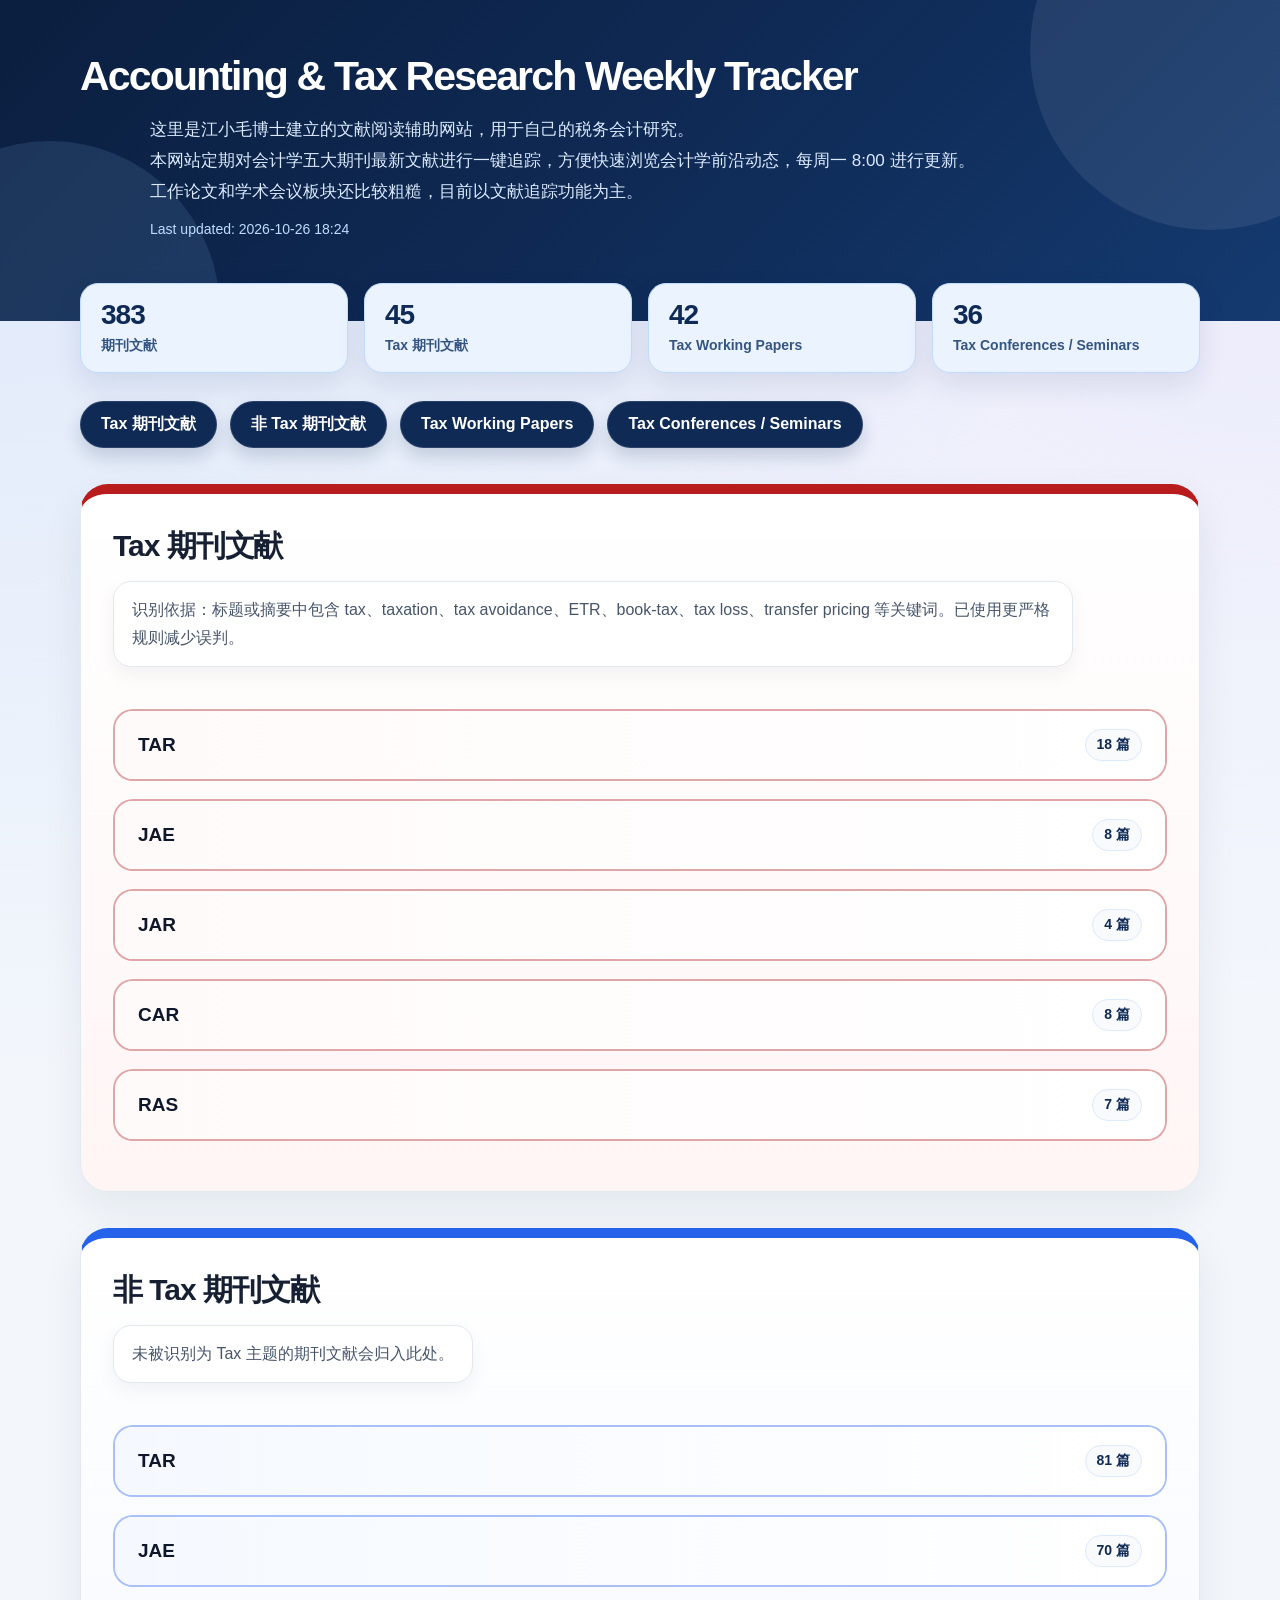
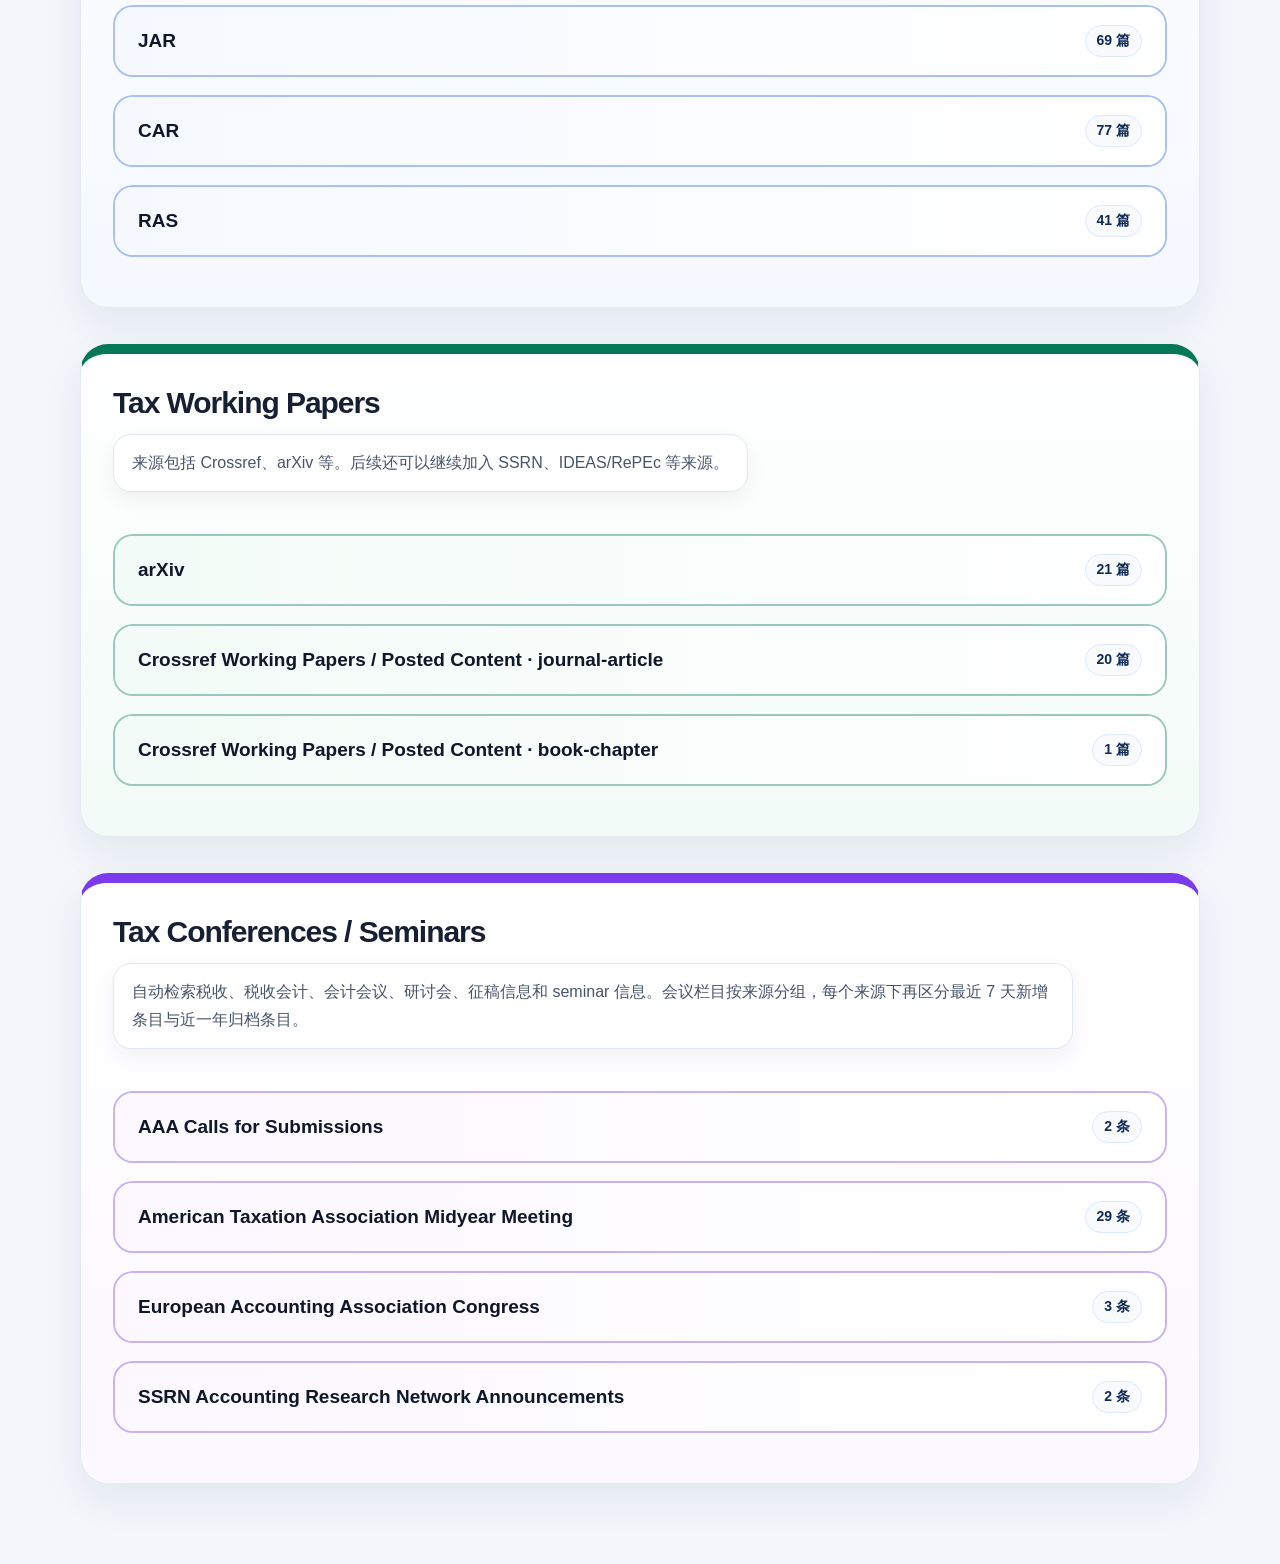
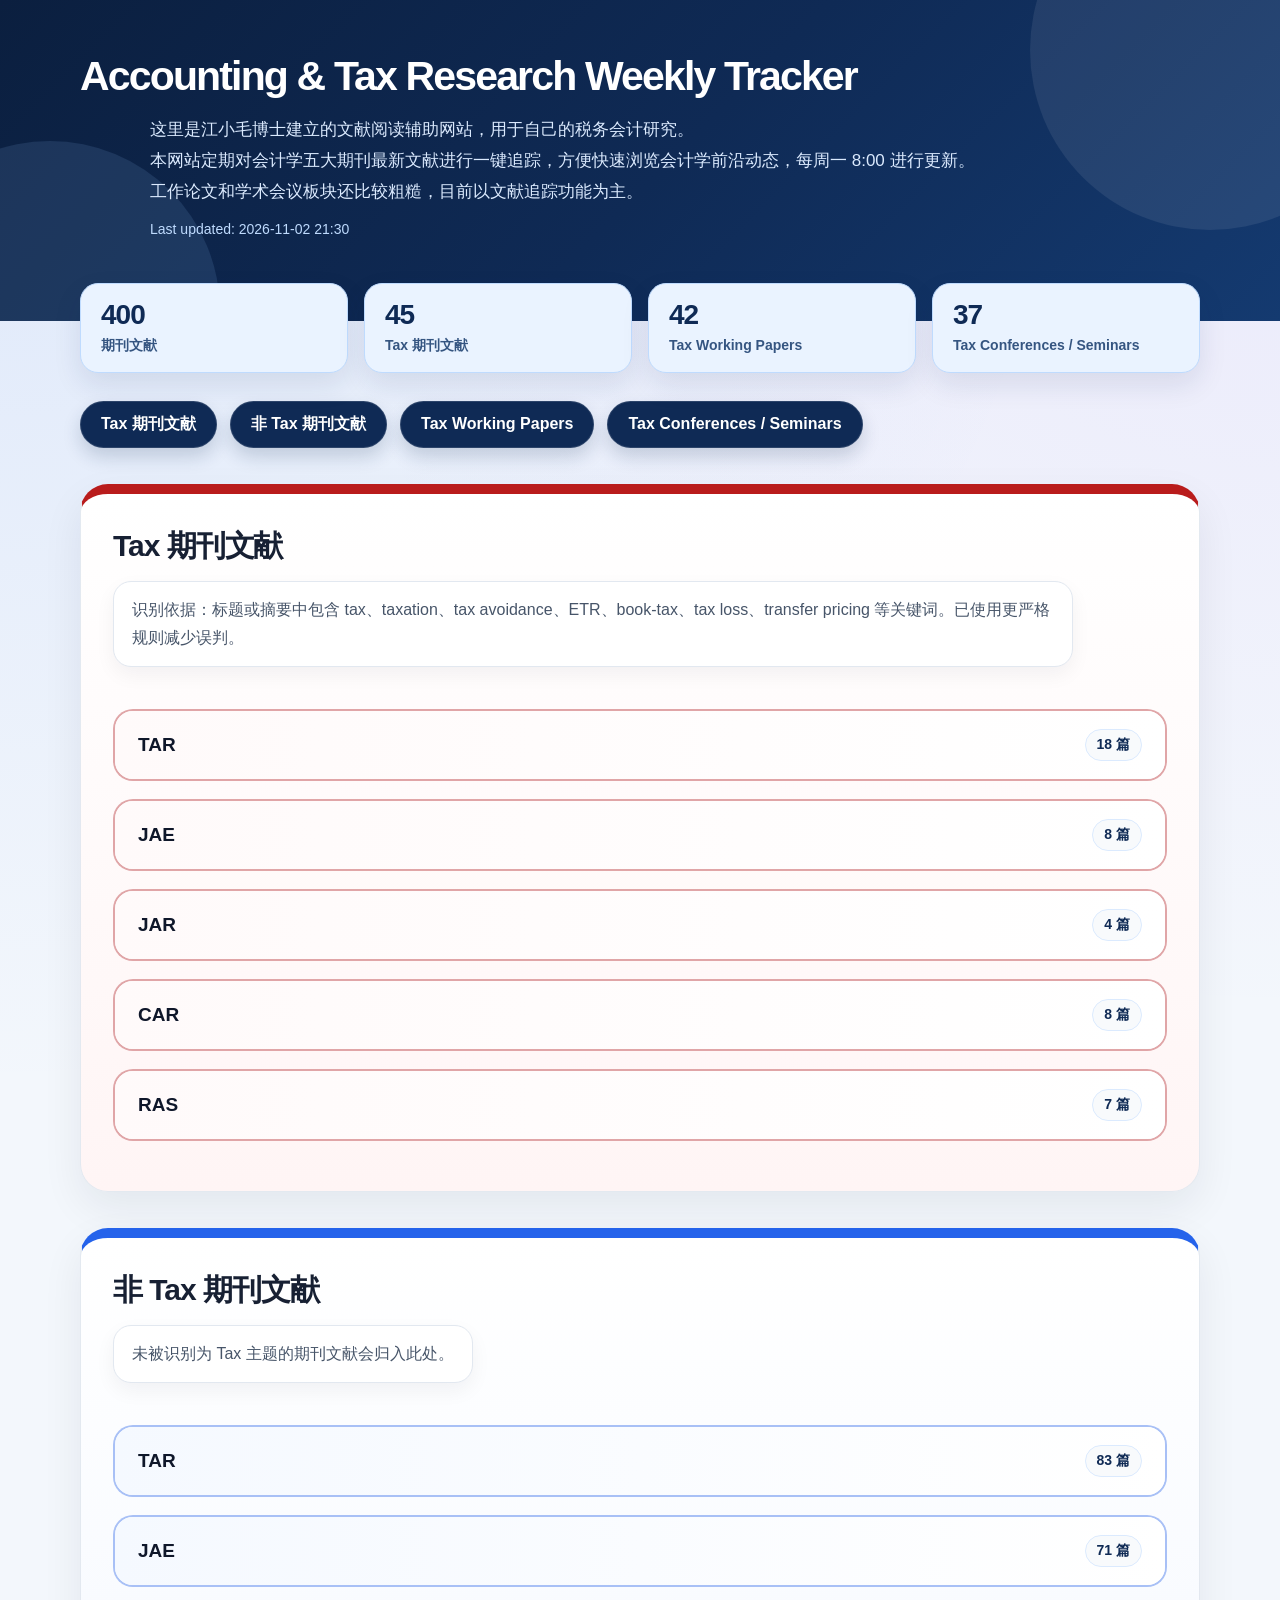
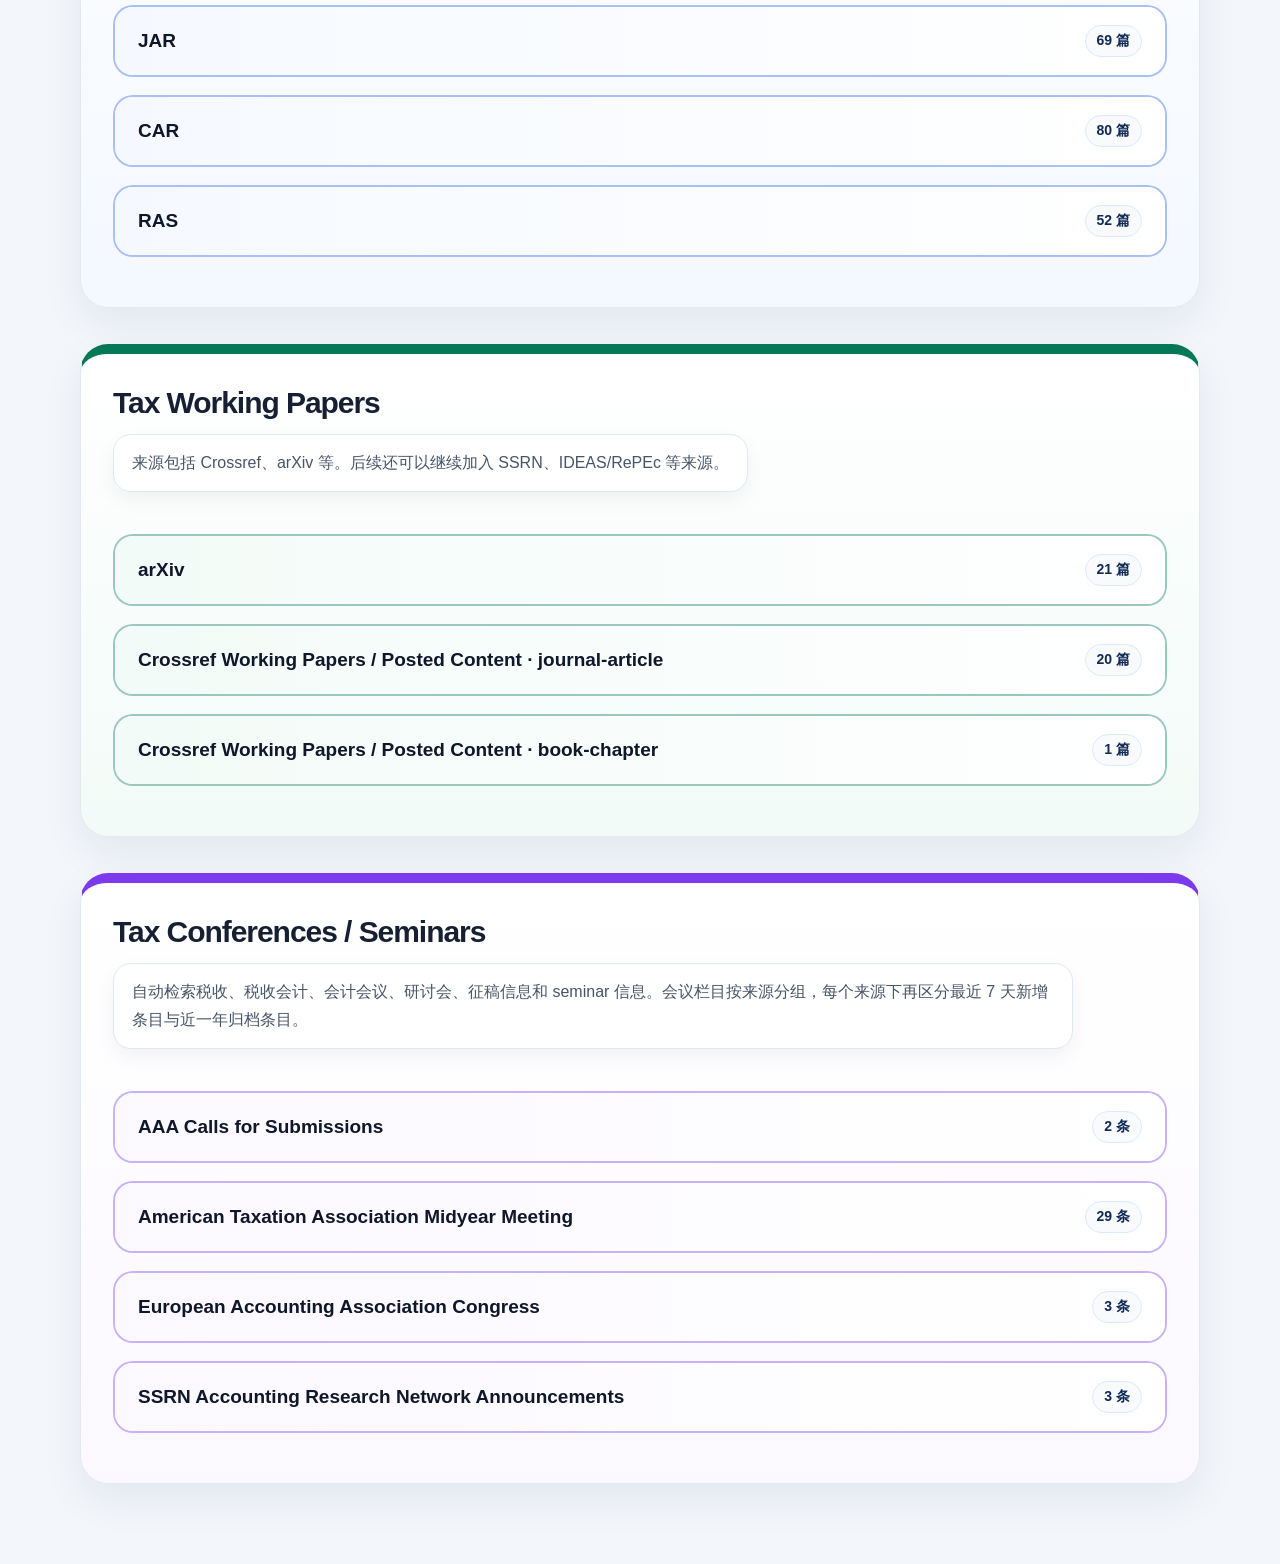
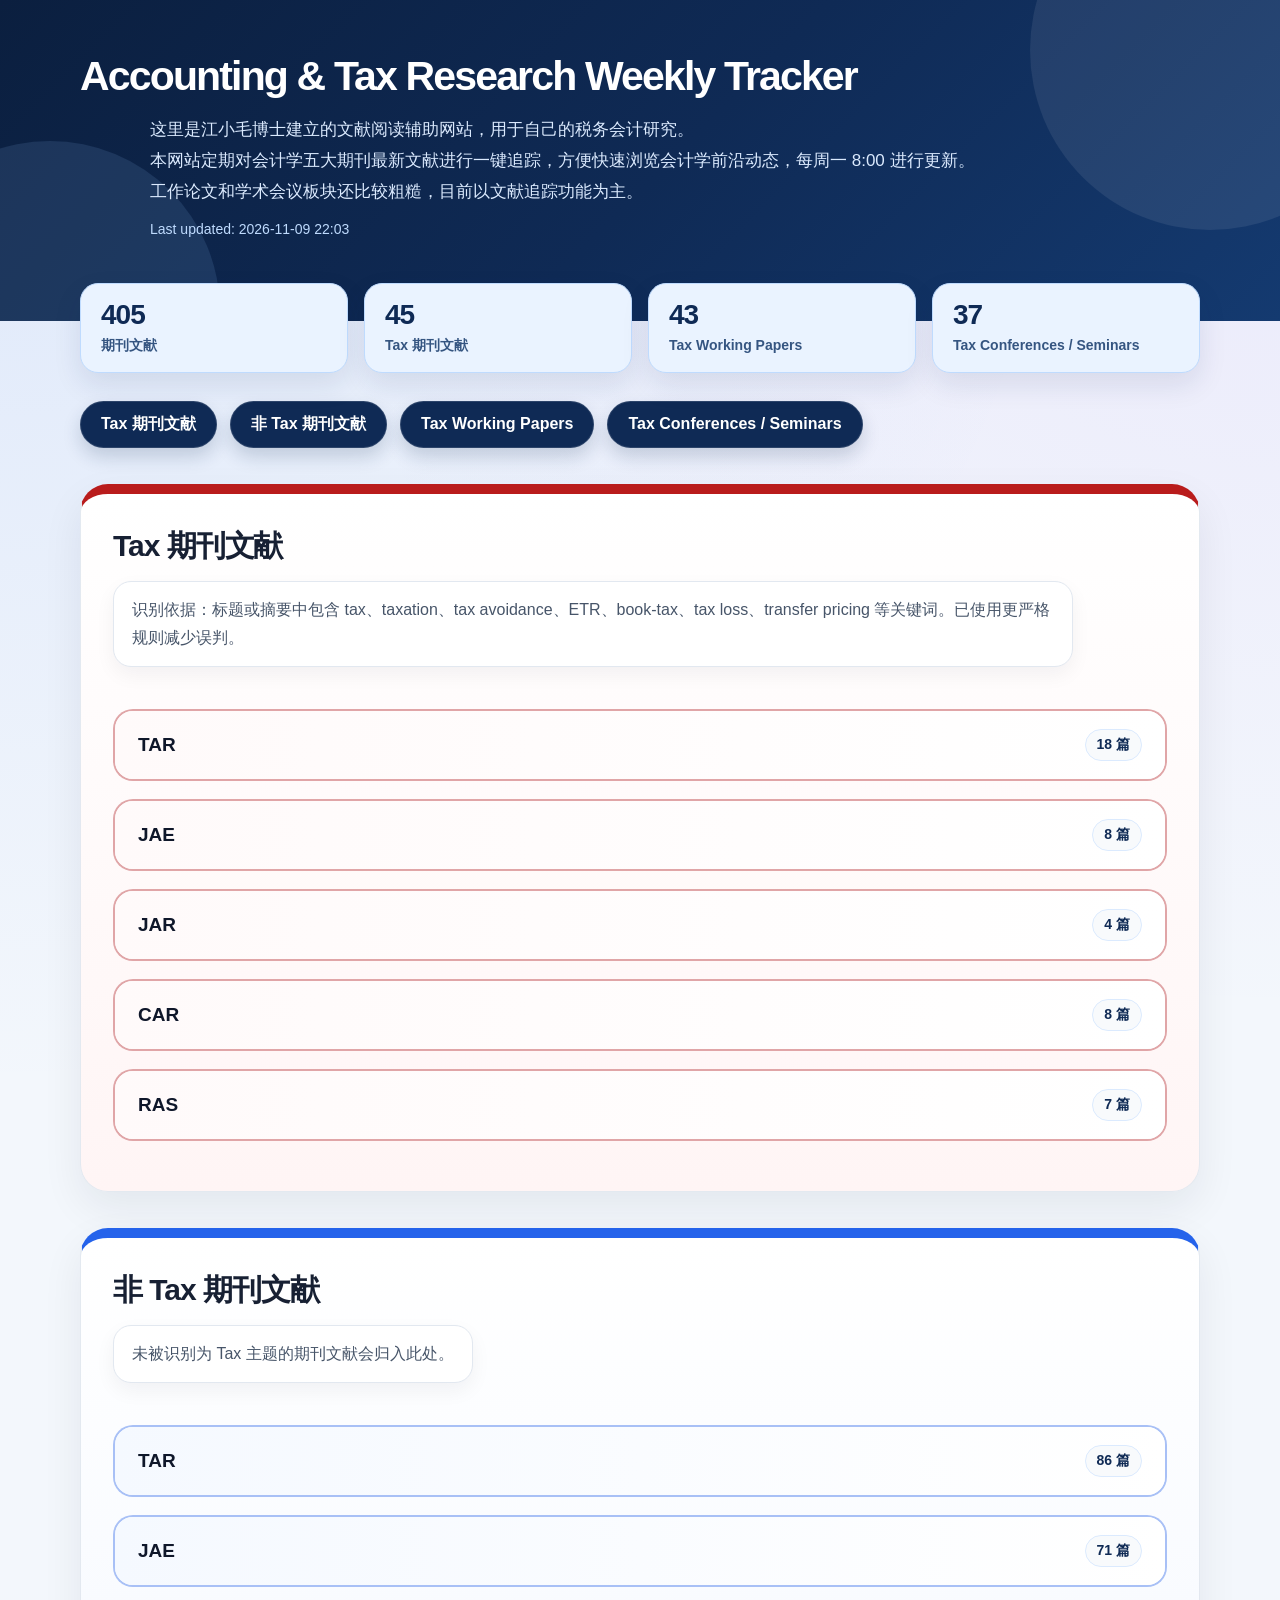
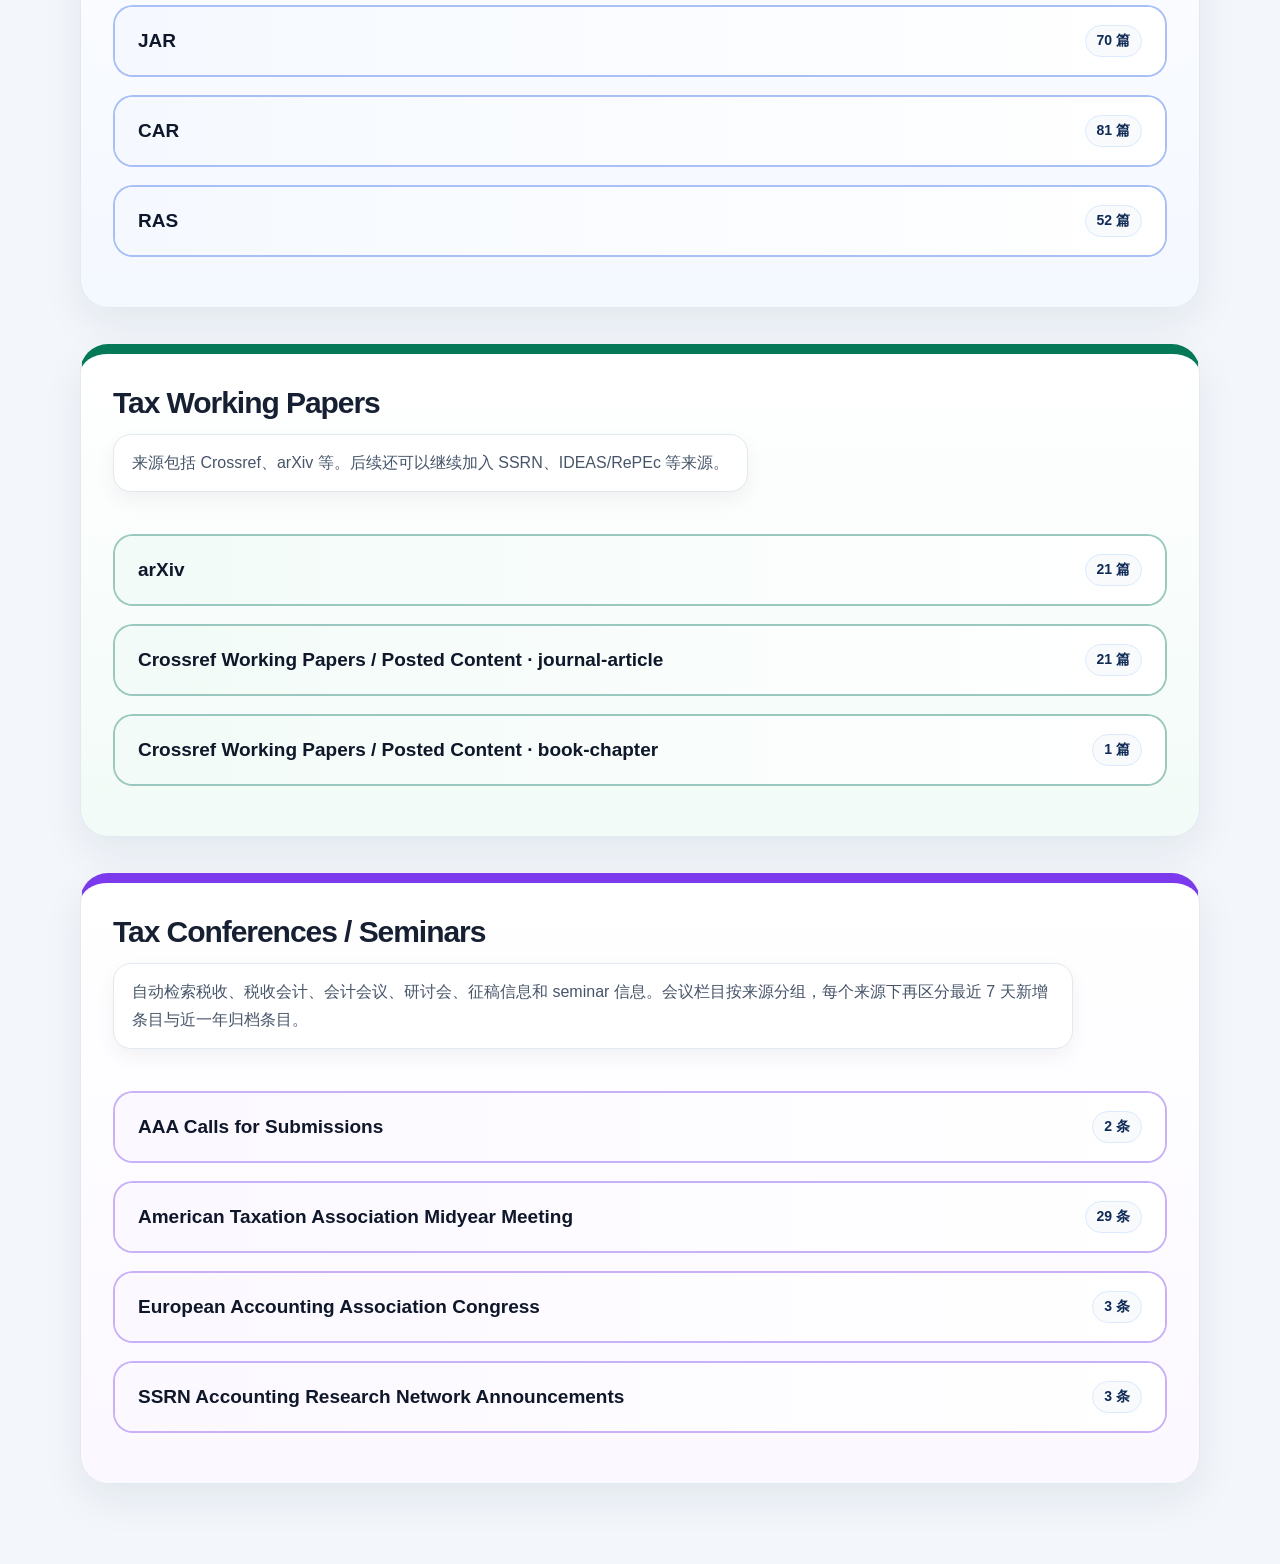
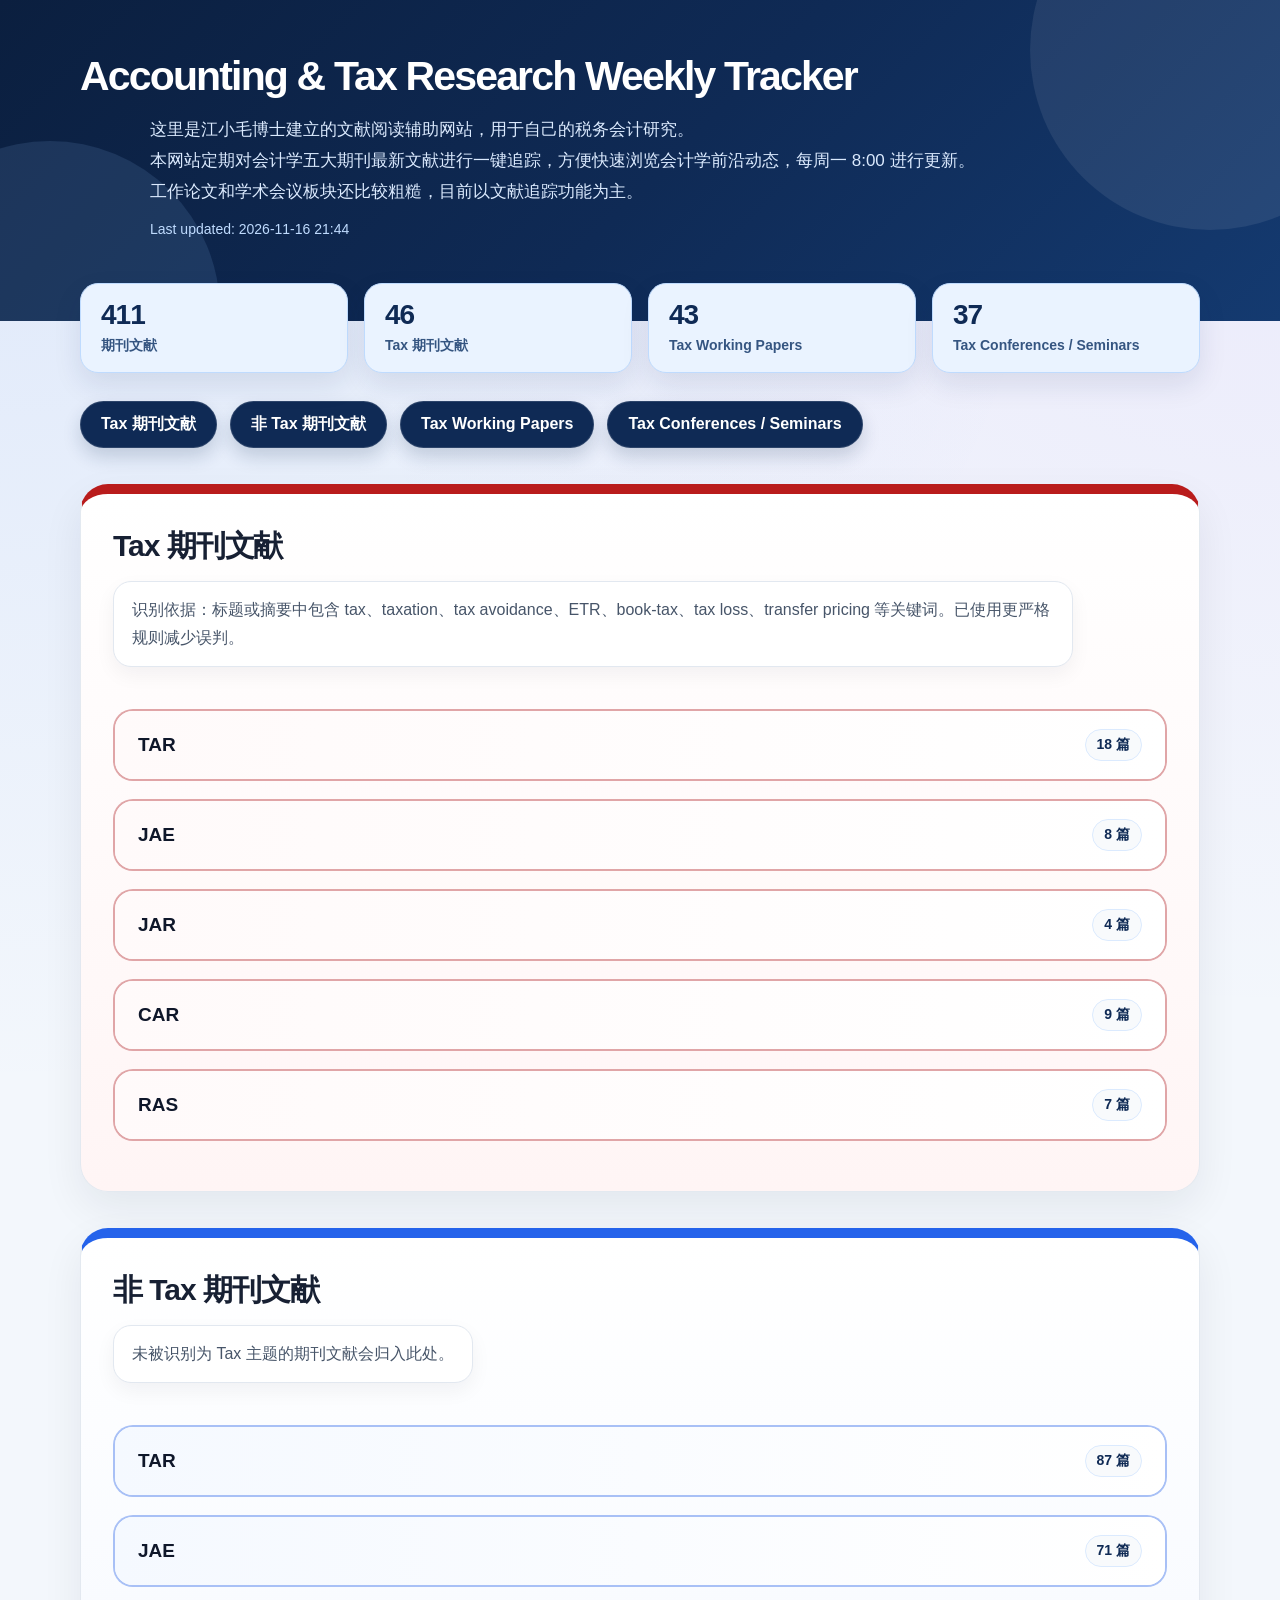
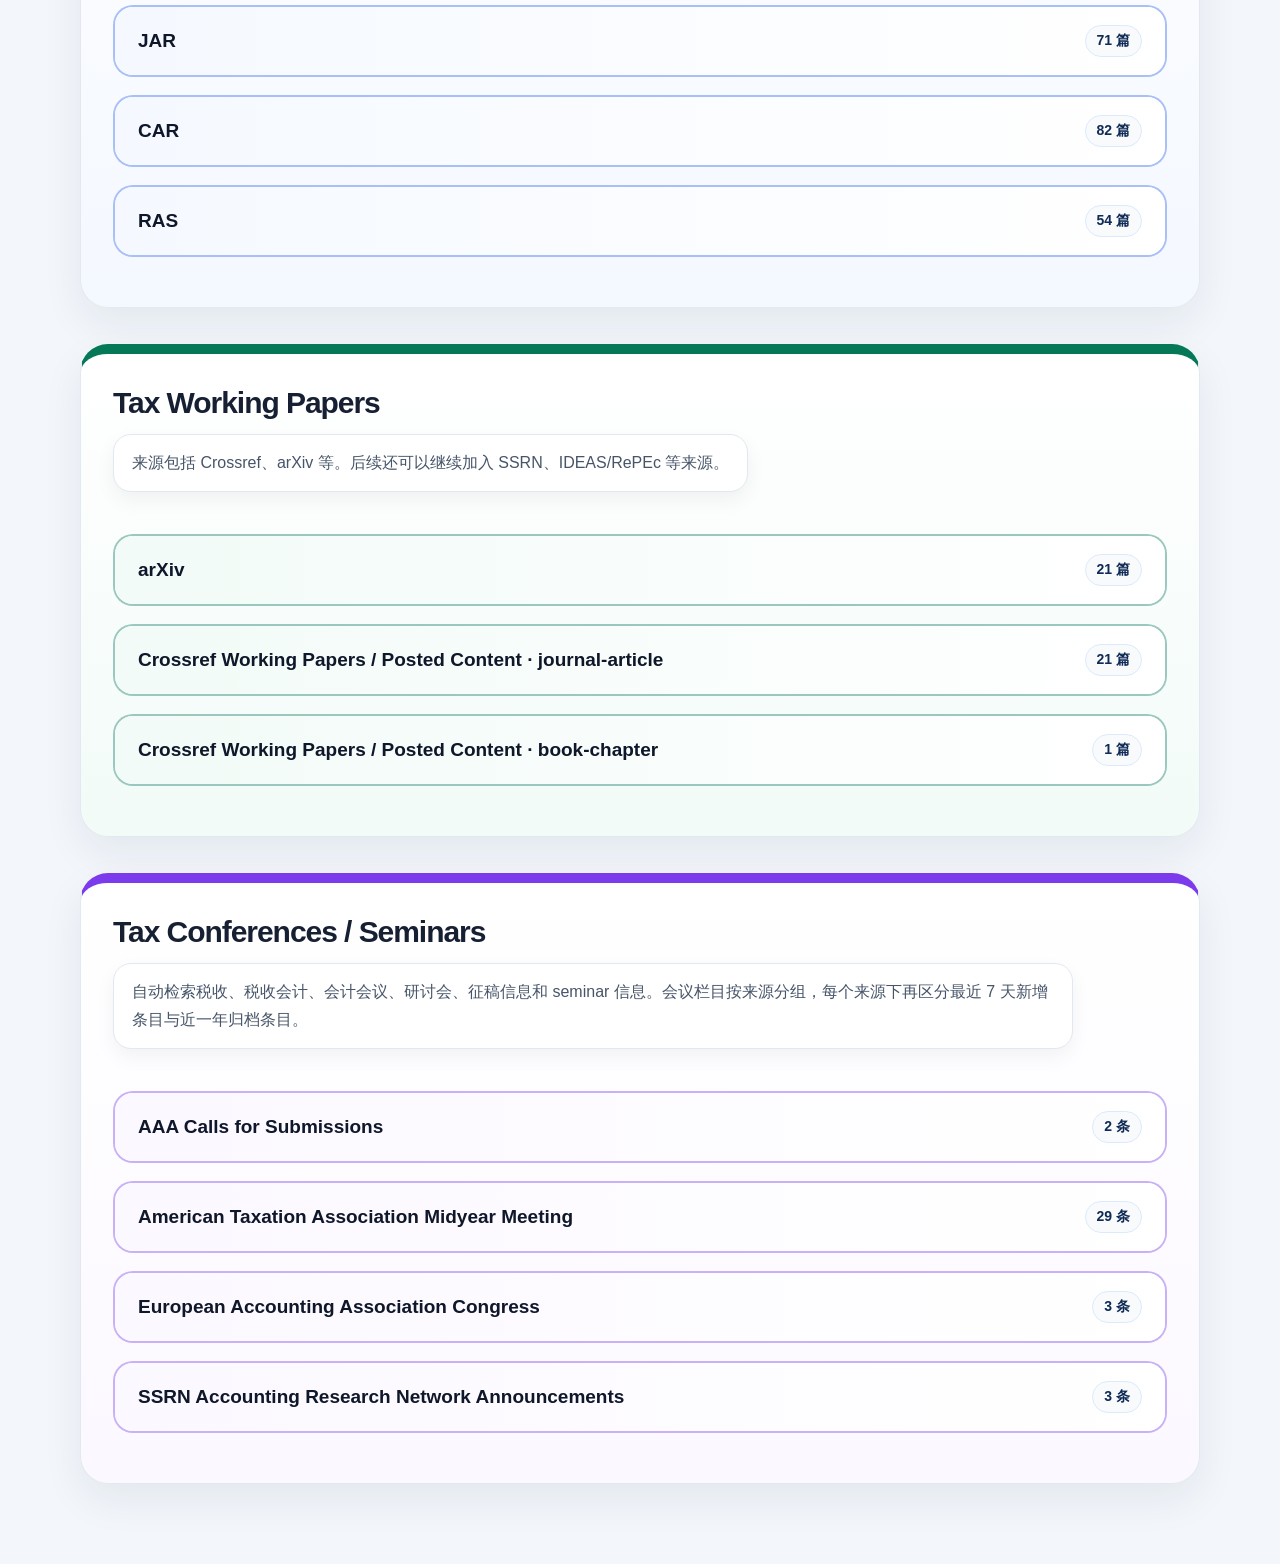
